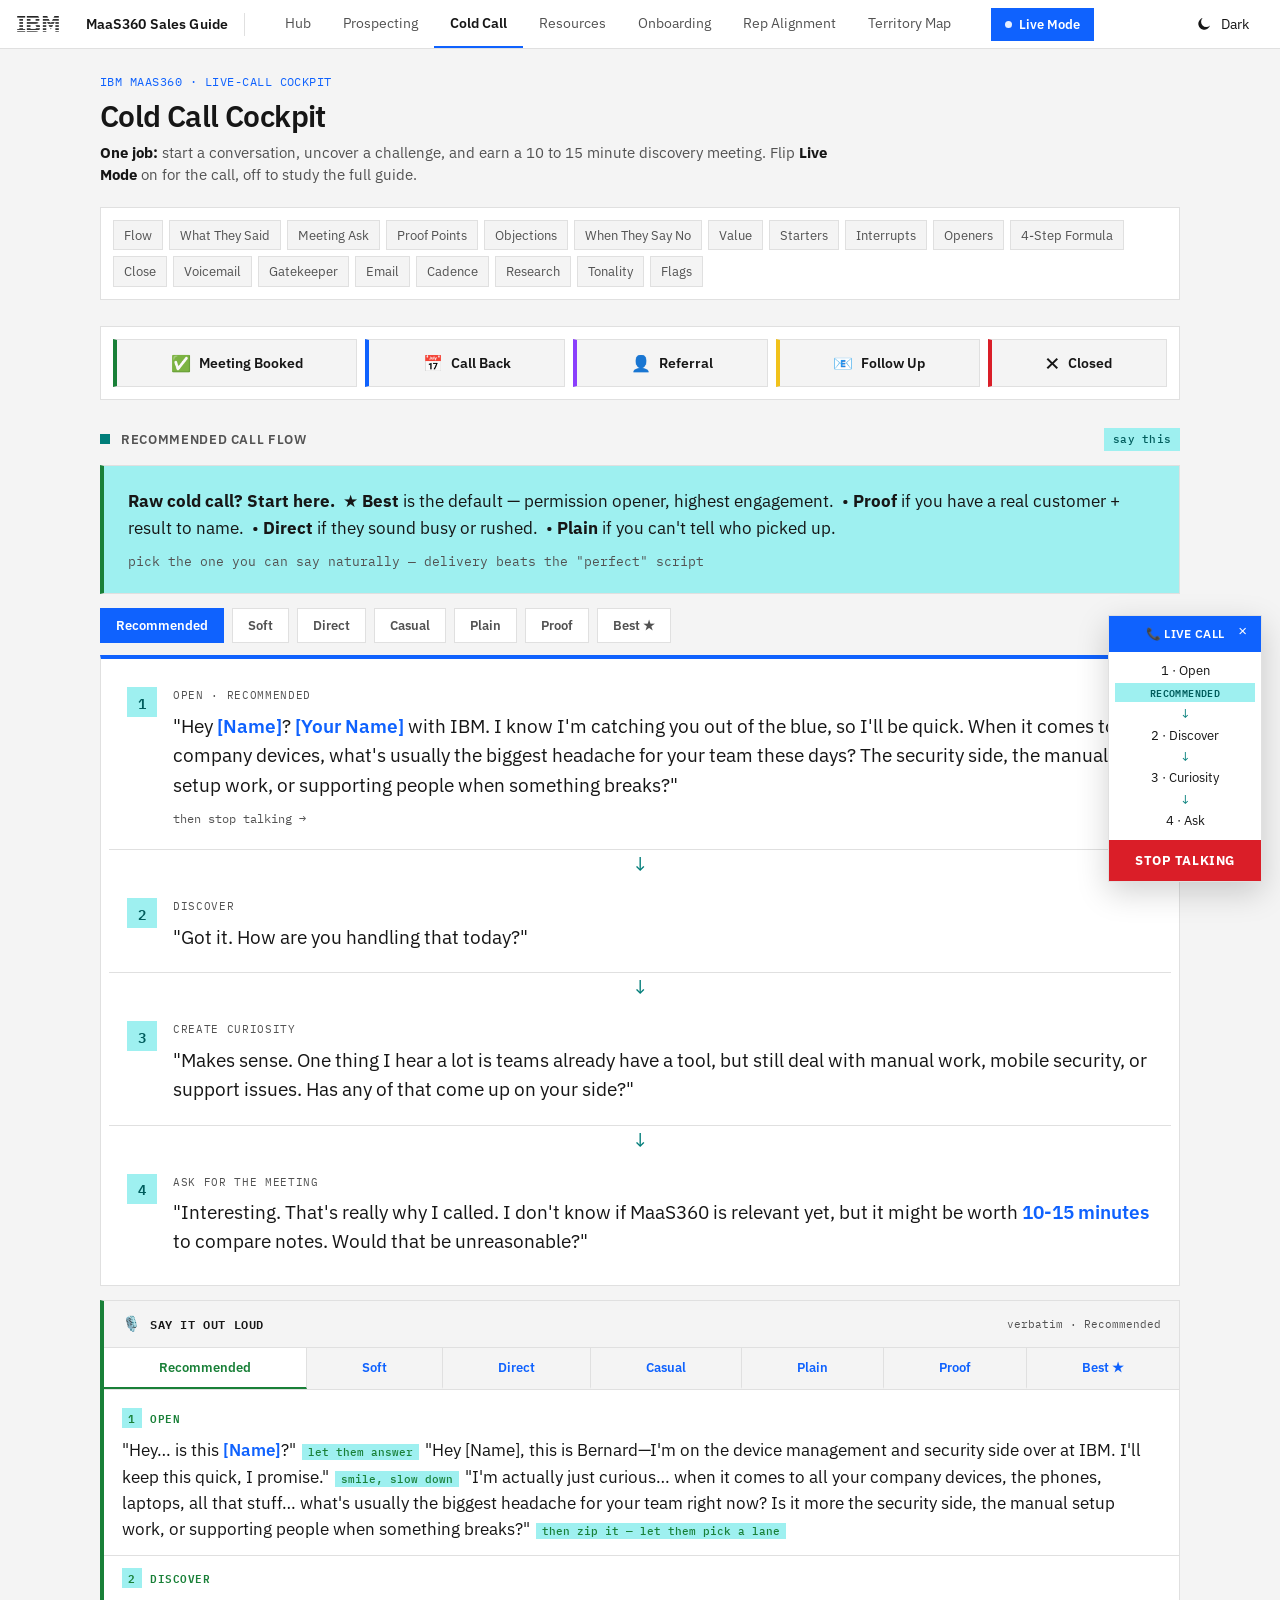
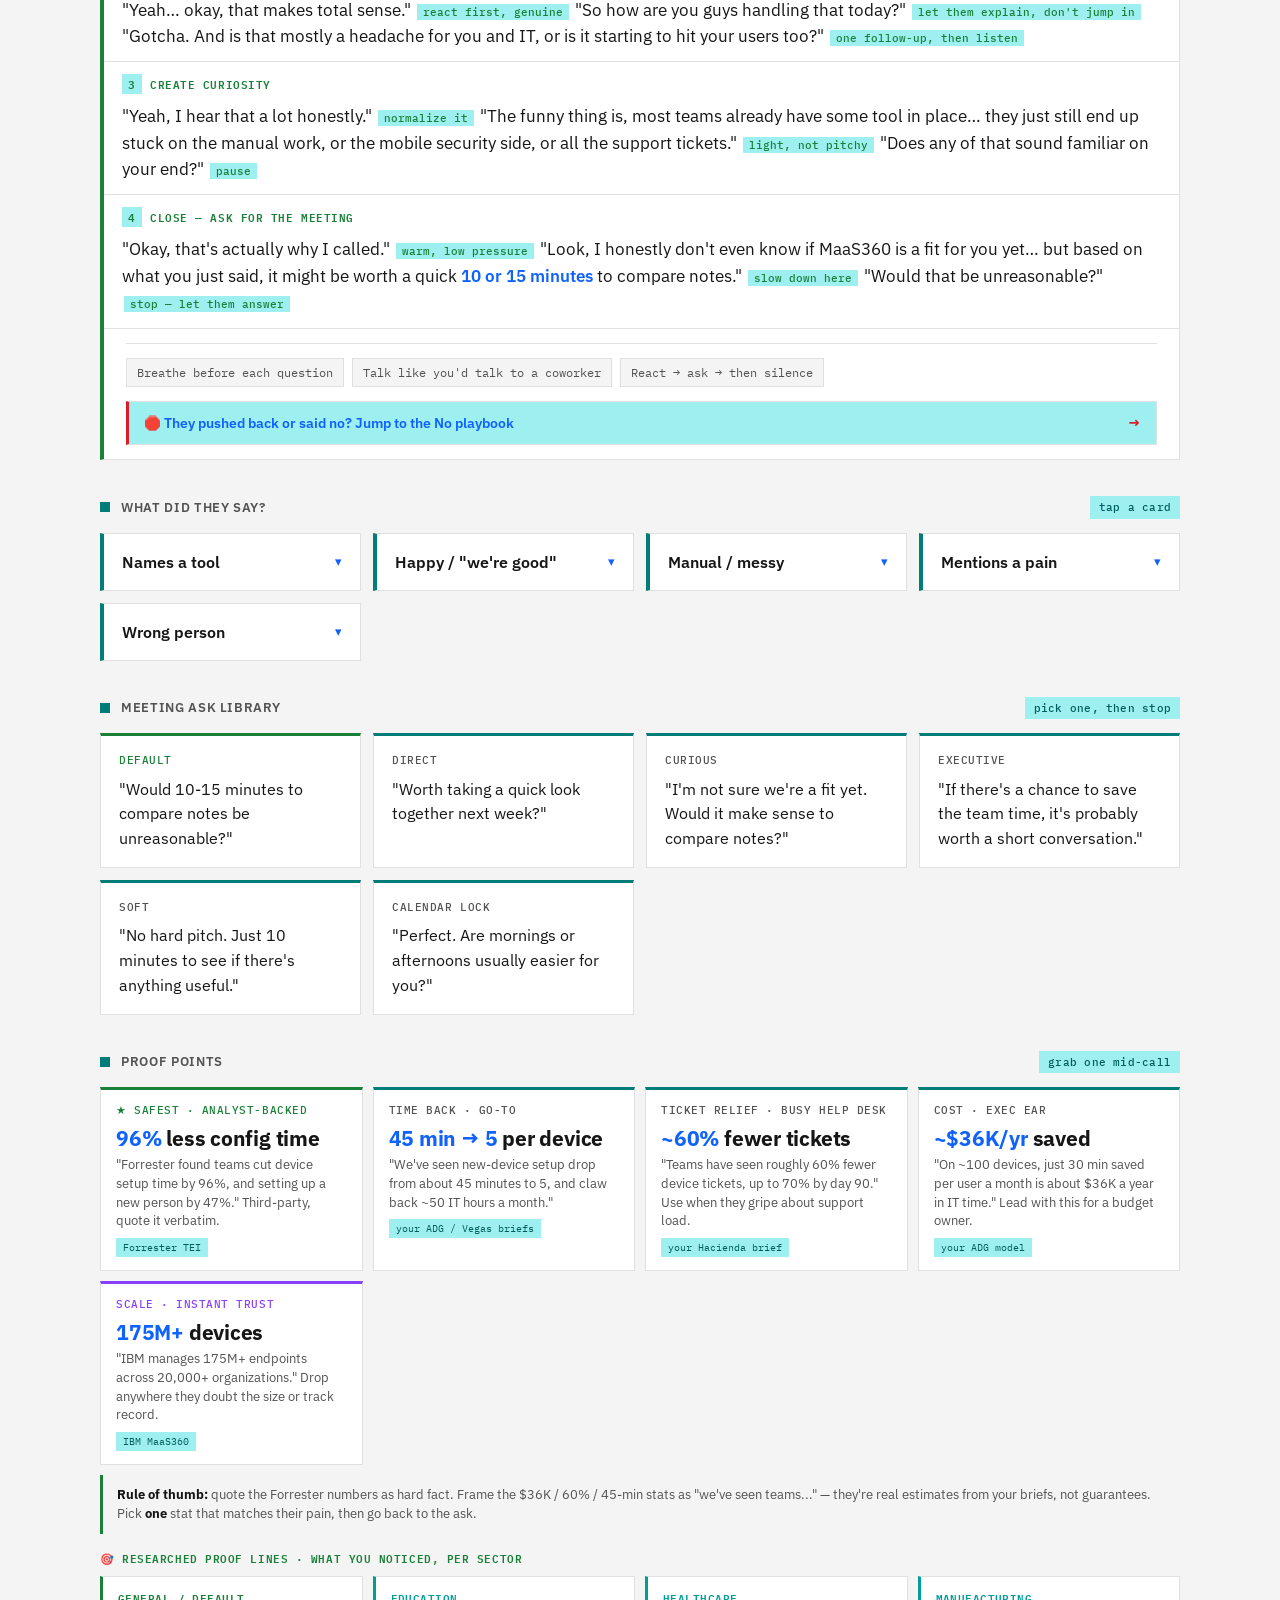
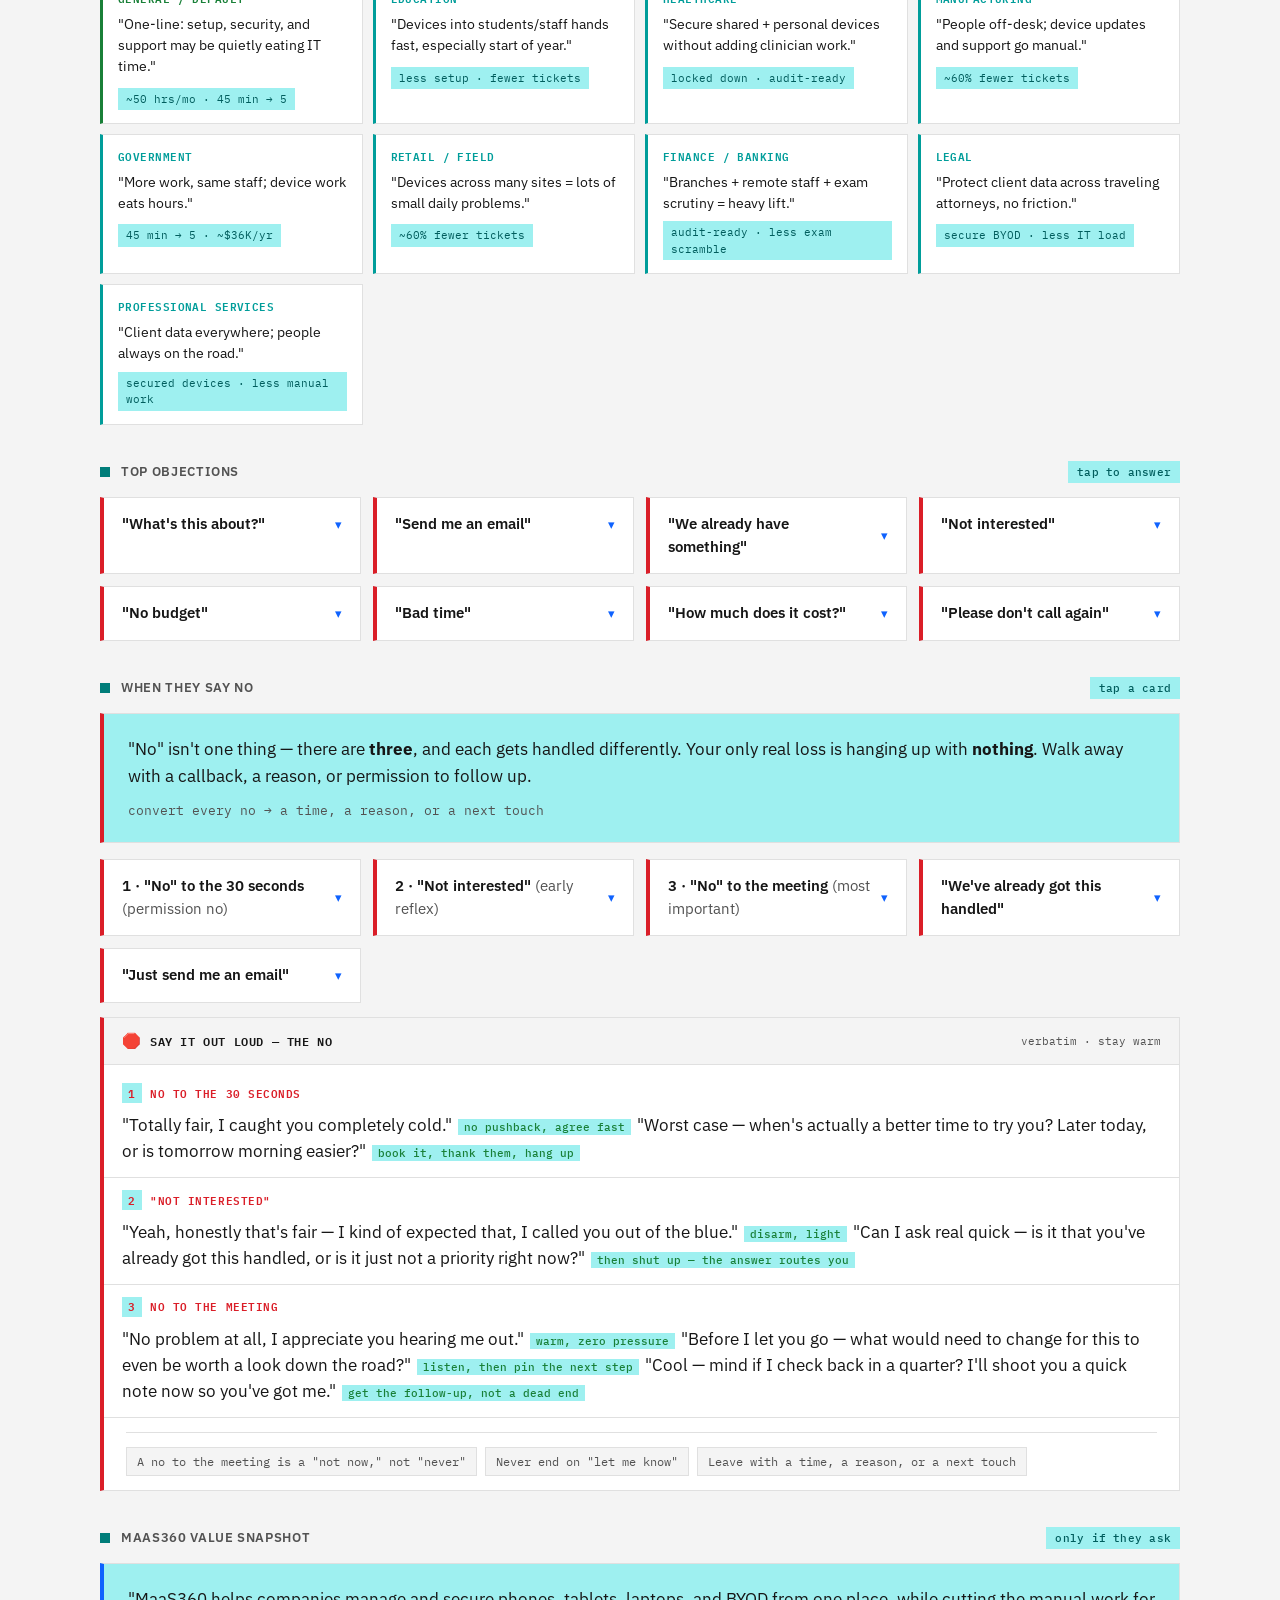
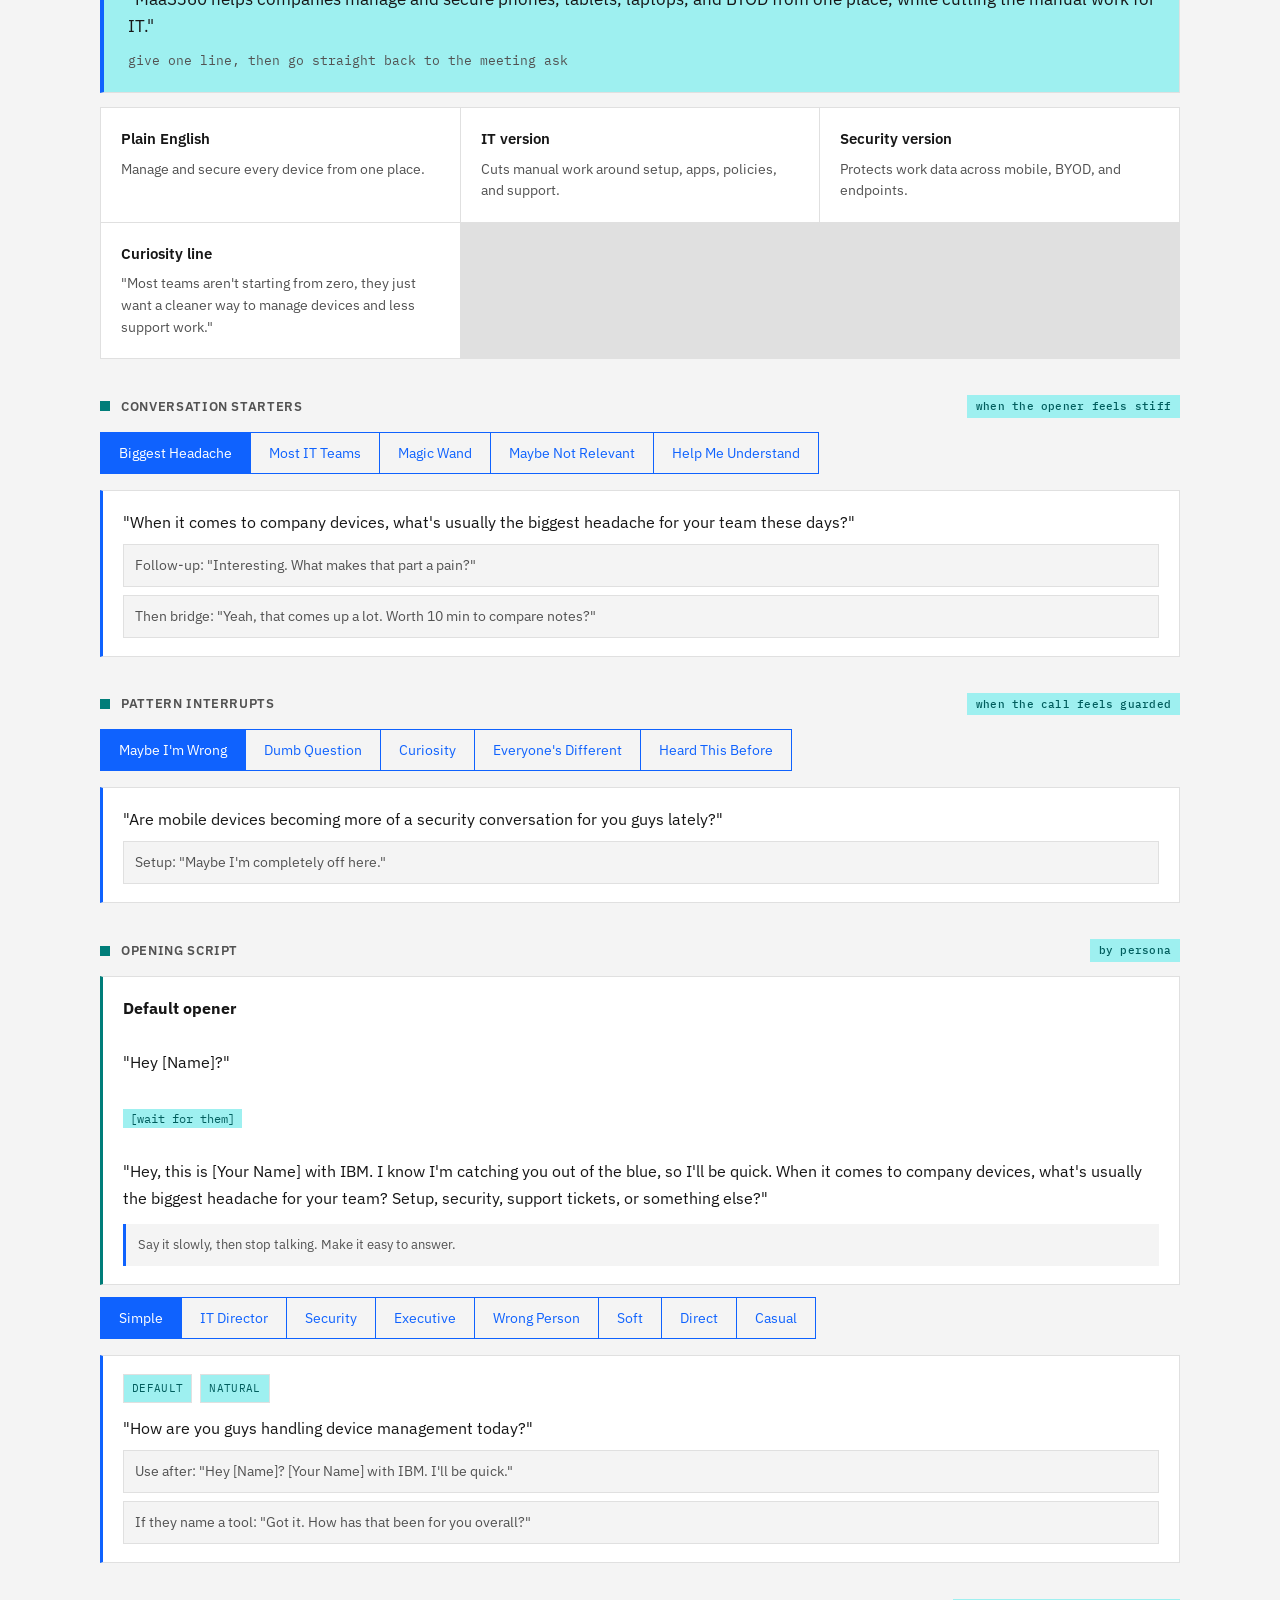
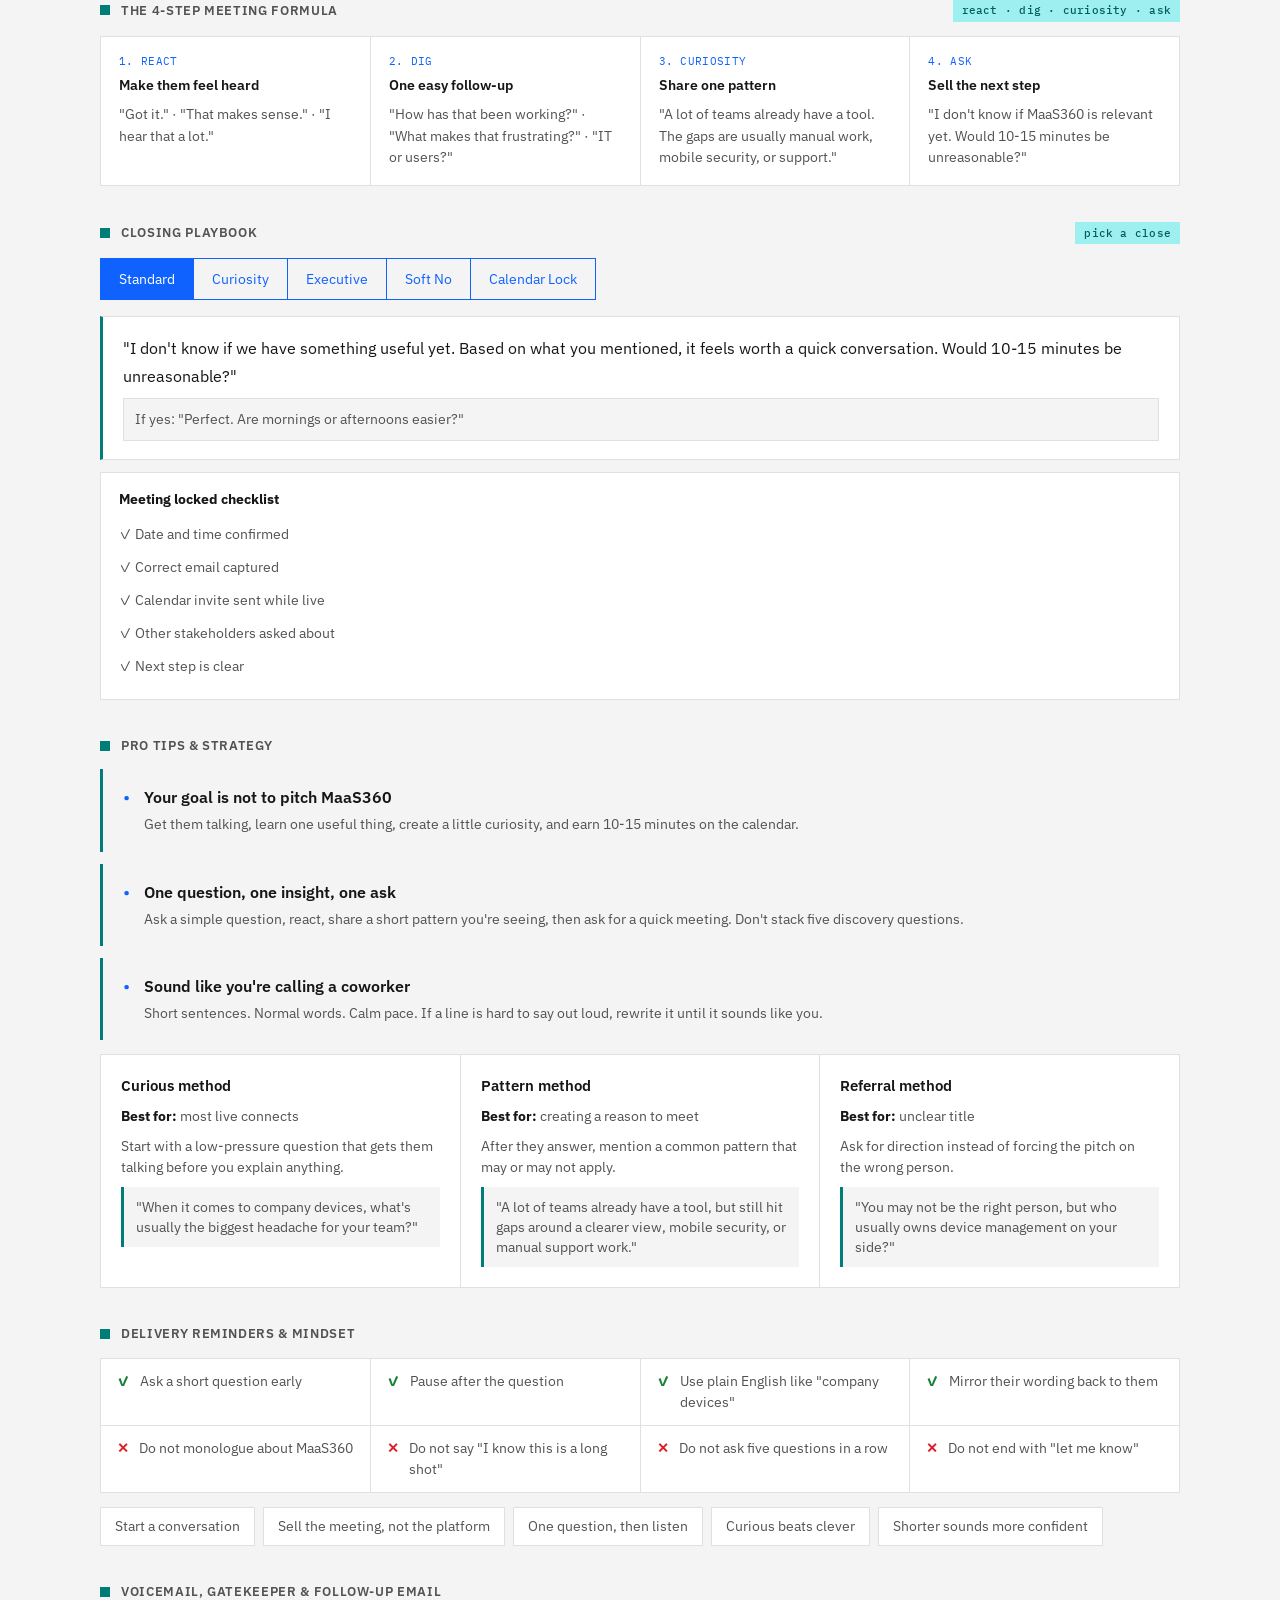
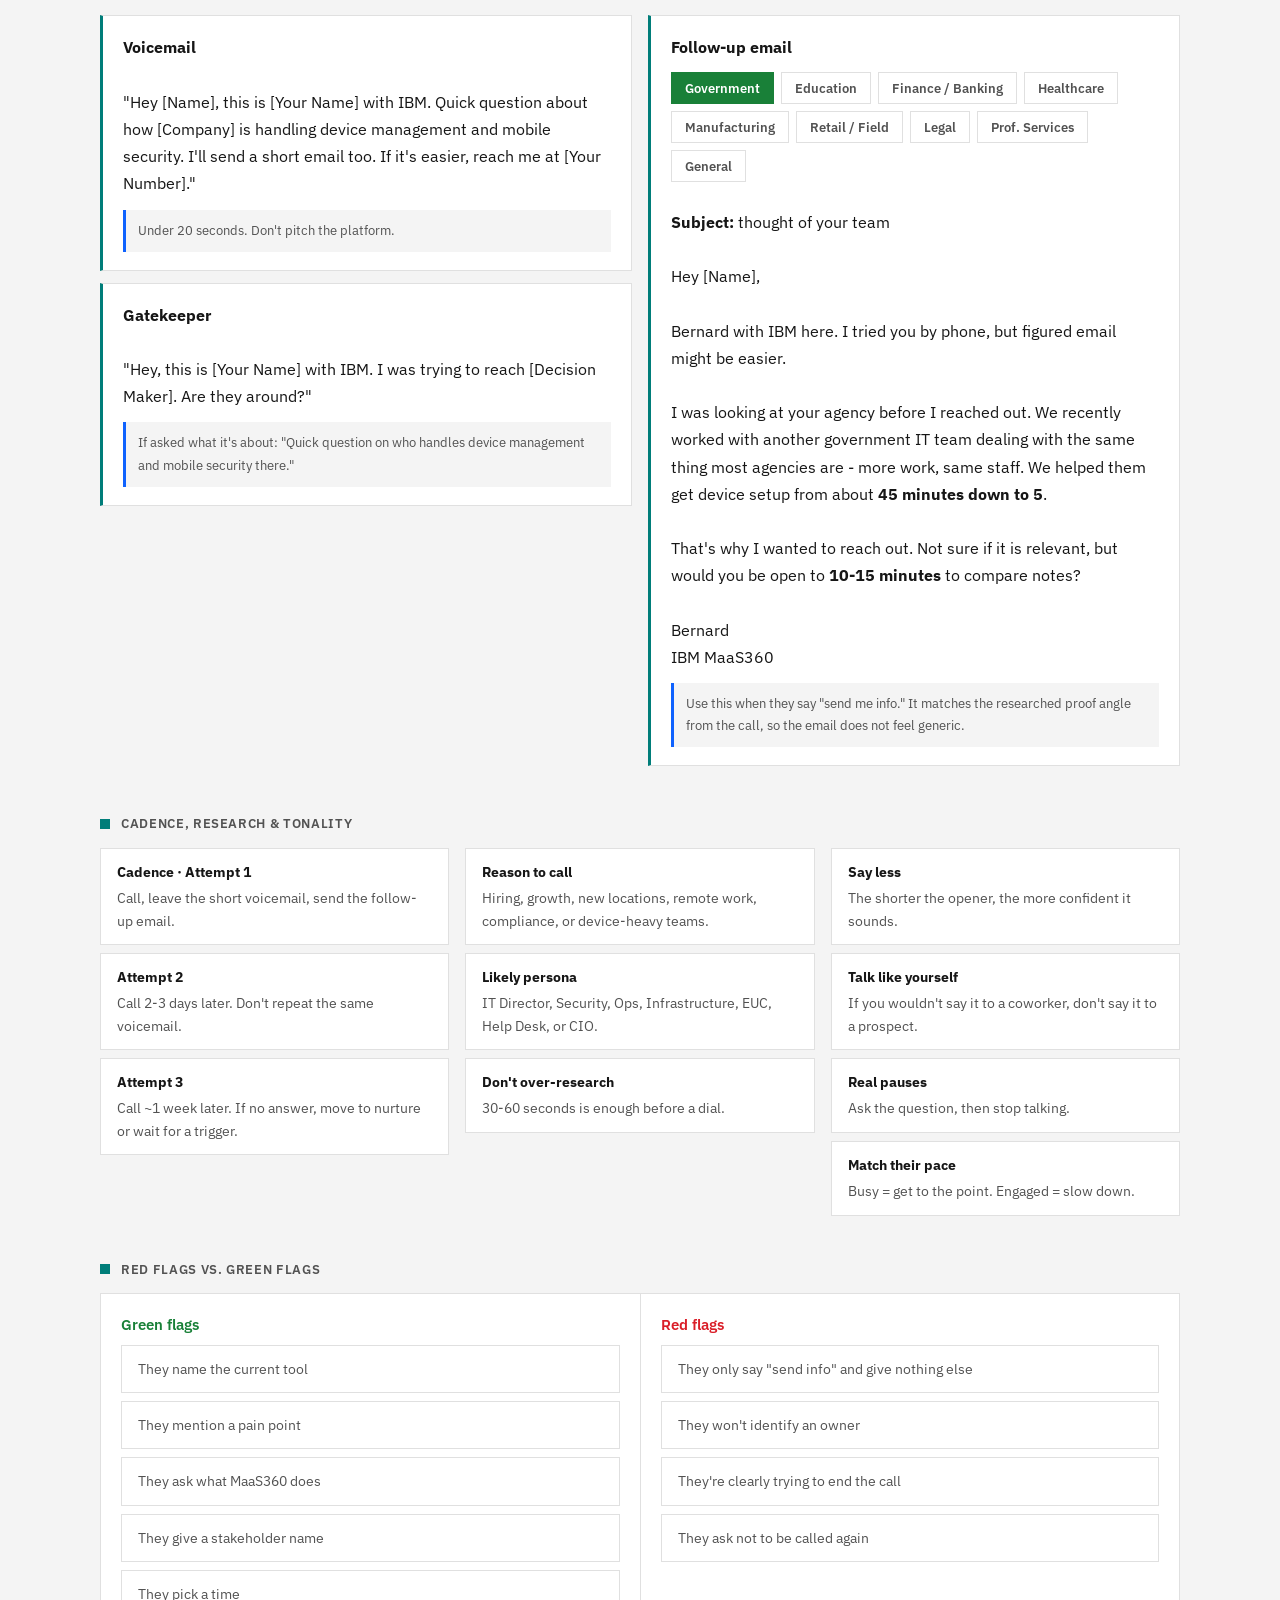
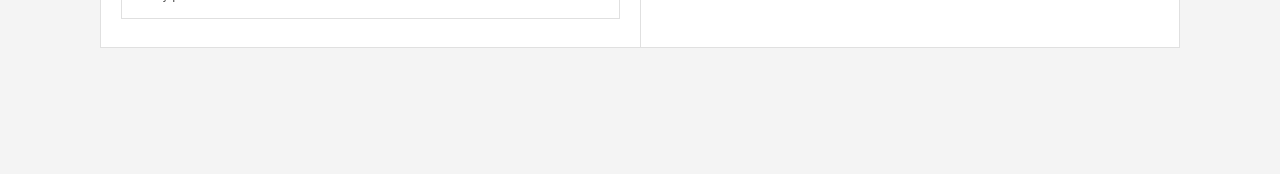
==== cold-call.html @ 193ea431 "8/11/2026" ====
<!DOCTYPE html>
<!--
  MaaS360 Cold Call — Master Cockpit
  Combines the best of three sheets into one:
    • Live-Call Cockpit  → fast "what do I say next" engine + Live Mode + floating rail
    • Conversational sheet → deep guide (delivery, discovery, close, voicemail, gatekeeper, email, cadence, research, tonality, flags)
    • Final sheet         → richest scripts (conversation starters, pattern interrupts, 4-step formula, meeting ask library)
  Self-contained: IBM Carbon theme, fonts, and light/dark toggle are embedded. No external CSS/JS needed.
  Live Mode collapses the page to the 4 in-call sections. Press L to toggle.
-->
<html lang="en">
<head>
  <meta charset="UTF-8">
  <meta name="viewport" content="width=device-width, initial-scale=1.0">
  <title>Cold Call Cockpit — MaaS360</title>
  <link rel="preconnect" href="https://fonts.googleapis.com">
  <link rel="preconnect" href="https://fonts.gstatic.com" crossorigin>
  <link href="https://fonts.googleapis.com/css2?family=IBM+Plex+Mono:wght@400;500&family=IBM+Plex+Sans:wght@300;400;500;600;700&display=swap" rel="stylesheet">
  <link rel="stylesheet" href="carbon.css">
  <script src="carbon-theme.js"></script>
  <style>
    /* ===== Cockpit-specific styles only. Theme tokens (--vars), fonts, the shared
       site-nav, and the theme-toggle all come from carbon.css / carbon-theme.js. ===== */

    /* Live Mode button in the shared nav */
    .live-btn{
      display:flex; align-items:center; gap:7px; background:var(--primary); border:1px solid var(--primary);
      color:var(--on-primary); font-family:inherit; font-size:13px; font-weight:600;
      padding:7px 13px; cursor:pointer; transition:filter .12s;
    }
    .live-btn:hover{filter:brightness(1.08);}
    .live-btn .dot{width:7px; height:7px; border-radius:50%; background:currentColor; opacity:.9;}
    body.live .live-btn{background:var(--support-error); border-color:var(--support-error);}

    /* ===================== LAYOUT ===================== */
    .cc-wrap{max-width:1120px; margin:0 auto; padding:24px 20px 90px;}

    /* Header */
    .cc-head{margin-bottom:20px;}
    .cc-eyebrow{font-family:'IBM Plex Mono',monospace; font-size:12px; letter-spacing:.04em; text-transform:uppercase; color:var(--primary); margin-bottom:8px;}
    .cc-head h1{font-size:30px; font-weight:600; letter-spacing:-.02em; line-height:1.15; margin:0 0 8px; color:var(--text);}
    .cc-head p.sub{font-size:15px; color:var(--text-dim); max-width:760px; margin:0;}
    .cc-head p.sub b{color:var(--text);}
    .live-hint{display:none; font-size:12.5px; color:var(--text-dim); font-family:'IBM Plex Mono',monospace; margin-top:10px;}
    .live-hint b{color:var(--text);}

    /* Jump bar (full-guide only) */
    .jump{display:flex; flex-wrap:wrap; gap:6px; margin:18px 0 26px; padding:12px; background:var(--panel); border:1px solid var(--line);}
    .jump a{font-size:12.5px; text-decoration:none; color:var(--text-dim); padding:5px 10px; border:1px solid var(--line); background:var(--panel-2);}
    .jump a:hover{color:var(--text); border-color:var(--primary);}

    /* Outcome bar */
    .outcome-bar{display:flex; flex-wrap:wrap; gap:8px; margin-bottom:28px; padding:12px; background:var(--panel); border:1px solid var(--line);}
    .outcome{display:flex; align-items:center; gap:8px; flex:1 1 auto; justify-content:center; min-width:140px; padding:11px 12px;
      background:var(--panel-2); border:1px solid var(--line); font-size:13.5px; font-weight:600; color:var(--text); border-left:4px solid var(--chip,var(--primary));}
    .outcome .ico{font-size:16px;}
    .outcome.book{--chip:var(--support-success);}
    .outcome.callback{--chip:var(--primary);}
    .outcome.referral{--chip:#8a3ffc;}
    .outcome.follow{--chip:#f1c21b;}
    .outcome.closed{--chip:var(--support-error);}

    /* Section shell */
    .cc-sec{margin-bottom:36px;}
    .cc-sec-title{display:flex; align-items:center; gap:11px; font-size:13px; font-weight:600; text-transform:uppercase; letter-spacing:.05em; color:var(--text-dim); margin-bottom:14px;}
    .cc-sec-title::before{content:""; width:10px; height:10px; background:var(--acc); flex:0 0 auto;}
    .cc-sec-title .badge{margin-left:auto; font-family:'IBM Plex Mono',monospace; font-size:11px; font-weight:500; letter-spacing:.02em; color:var(--acc-fg); background:var(--acc-bg); padding:3px 9px; text-transform:none;}

    /* Opener switcher pills (in-call, visible in Live Mode) */
    .opener-pills{display:flex; flex-wrap:wrap; gap:8px; margin-bottom:12px;}
    .op-pill{font-family:inherit; font-size:13px; font-weight:600; padding:8px 15px; cursor:pointer;
      background:var(--panel); color:var(--text-dim); border:1px solid var(--line); transition:all .12s;}
    .op-pill:hover{border-color:var(--primary); color:var(--text);}
    .op-pill.active{background:var(--primary); color:var(--on-primary); border-color:var(--primary);}
    /* Researched Proof mode */
    .sector-strip{margin:14px 0 14px; padding:12px 14px; background:var(--acc-bg); border:1px solid var(--line); border-left:3px solid var(--support-success);} 
    .sector-strip .sector-label{font-family:'IBM Plex Mono',monospace; font-size:11px; font-weight:600; text-transform:uppercase; letter-spacing:.04em; color:var(--support-success); margin-bottom:9px;}
    .sector-pills,.email-pills{display:flex; flex-wrap:wrap; gap:7px;}
    .sec-pill,.em-pill{font-family:inherit; font-size:12.5px; font-weight:600; padding:7px 13px; cursor:pointer; background:var(--panel); color:var(--text-dim); border:1px solid var(--line); transition:all .12s;}
    .sec-pill:hover,.em-pill:hover{border-color:var(--support-success); color:var(--text);}
    .sec-pill.active,.em-pill.active{background:var(--support-success); color:#fff; border-color:var(--support-success);}
    .sector-stat{margin-top:10px; padding:9px 12px; background:var(--panel); border-left:3px solid var(--support-success); font-size:12.5px; line-height:1.5; color:var(--text-dim);}
    
    .sector-examples{margin-top:8px; font-size:11.5px; color:var(--text-dim); font-family:'IBM Plex Mono',monospace;}
    .sector-examples b{color:var(--text); font-weight:600;}
    /* Quick "what you noticed" observation chips — grab one in <5s, click drops it into the script */
    .obs-strip{margin-top:12px; padding-top:11px; border-top:1px dashed var(--line);}
    .obs-label{font-family:'IBM Plex Mono',monospace; font-size:10.5px; font-weight:600; text-transform:uppercase; letter-spacing:.04em; color:var(--support-success); margin-bottom:8px;}
    .obs-chips{display:flex; flex-wrap:wrap; gap:7px;}
    .obs-chip{font-family:inherit; font-size:12.5px; font-weight:500; padding:7px 12px; cursor:pointer; background:var(--panel); color:var(--text); border:1px solid var(--line); border-left:3px solid var(--support-success); transition:all .12s; text-align:left;}
    .obs-chip:hover{background:var(--panel-2); border-left-color:var(--primary);}
    .obs-chip.active{background:var(--support-success); color:#fff; border-left-color:var(--support-success);}
    .obs-hint{margin-top:7px; font-size:11px; color:var(--text-dim); font-family:'IBM Plex Mono',monospace;}
.sector-stat b,#emailBody b{color:var(--text);} 
    .sect-ref{margin-top:16px;}.sect-ref-label{font-family:'IBM Plex Mono',monospace; font-size:11px; font-weight:600; text-transform:uppercase; letter-spacing:.05em; color:var(--support-success); margin-bottom:10px;}
    .sect-grid{display:grid; grid-template-columns:repeat(auto-fit,minmax(230px,1fr)); gap:10px;}.sect-card{background:var(--panel); border:1px solid var(--line); border-left:3px solid #009d9a; padding:13px 15px;}.sect-card.default{border-left-color:var(--support-success);}.sect-card h5{font-family:'IBM Plex Mono',monospace; font-size:11px; text-transform:uppercase; letter-spacing:.04em; color:#009d9a; margin:0 0 7px; font-weight:600;}.sect-card.default h5{color:var(--support-success);}.sect-card .hook{font-size:13.5px; line-height:1.55; color:var(--text); margin:0 0 8px;}.sect-card .hook b{color:var(--primary);}.sect-card .nums{font-family:'IBM Plex Mono',monospace; font-size:11px; color:var(--acc-fg); background:var(--acc-bg); padding:3px 8px; display:inline-block;}

    /* HERO call flow */
    .flow{background:var(--panel); border:1px solid var(--line); border-top:4px solid var(--primary); padding:8px;}
    .flow-step{position:relative; background:var(--panel); padding:20px 22px 20px 64px; border-bottom:1px solid var(--line);}
    .flow-step:last-child{border-bottom:none;}
    .flow-step .num{position:absolute; left:18px; top:20px; width:30px; height:30px; background:var(--acc-bg); color:var(--acc-fg); font-family:'IBM Plex Mono',monospace; font-size:14px; font-weight:600; display:flex; align-items:center; justify-content:center;}
    .flow-step .role{font-family:'IBM Plex Mono',monospace; font-size:11px; text-transform:uppercase; letter-spacing:.06em; color:var(--text-dim); margin-bottom:8px;}
    .flow-step p.line{font-size:19px; line-height:1.55; color:var(--text); font-weight:400; margin:0;}
    .flow-step p.line b{color:var(--primary); font-weight:600;}
    .flow-step .cue{display:inline-block; margin-top:10px; font-size:12px; font-family:'IBM Plex Mono',monospace; color:var(--text-dim);}
    .flow-arrow{text-align:center; color:var(--acc); font-size:20px; line-height:1; padding:4px 0; background:var(--panel);}
    /* Say It Out Loud — verbatim teleprompter */
    .spoken-wrap{background:var(--panel); border:1px solid var(--line); border-left:4px solid var(--support-success); margin-top:14px;}
    .spoken-head{display:flex; align-items:center; gap:9px; padding:12px 18px; border-bottom:1px solid var(--line); background:var(--panel-2);}
    .spoken-head .ic{font-size:15px;}
    .spoken-head .ttl{font-family:'IBM Plex Mono',monospace; font-size:12px; font-weight:600; text-transform:uppercase; letter-spacing:.05em; color:var(--text);}
    .spoken-head .sub{margin-left:auto; font-family:'IBM Plex Mono',monospace; font-size:11px; color:var(--text-dim);}
    .spoken-tabs{display:flex; flex-wrap:wrap; gap:0; border-bottom:1px solid var(--line); background:var(--panel-2);}
    .sp-tab{flex:1 1 auto; min-width:90px; padding:11px 14px; background:transparent; color:var(--link); font-family:inherit; font-size:13px; font-weight:600; cursor:pointer; border:none; border-right:1px solid var(--line); border-bottom:2px solid transparent; transition:background .11s,color .11s,border-color .11s;}
    .sp-tab:last-child{border-right:none;}
    .sp-tab:hover{background:var(--panel);}
    .sp-tab.active{background:var(--panel); color:var(--support-success); border-bottom-color:var(--support-success);}
    .spoken-body{padding:6px 0 14px;}
    .spoken-beat{padding:12px 18px; border-bottom:1px solid var(--line);}
    .spoken-beat:last-of-type{border-bottom:none;}
    .spoken-beat .beat-label{font-family:'IBM Plex Mono',monospace; font-size:11px; font-weight:600; text-transform:uppercase; letter-spacing:.05em; color:var(--support-success); margin-bottom:9px; display:flex; align-items:center; gap:8px;}
    .spoken-beat .beat-label .n{width:20px; height:20px; background:var(--acc-bg); color:var(--support-success); display:flex; align-items:center; justify-content:center; font-size:11px; flex:0 0 auto;}
    .spoken-body p.say{font-size:17px; line-height:1.55; color:var(--text); font-weight:400; margin:0;}
    .spoken-body p.say b{color:var(--primary); font-weight:600;}
    .cue-inline{display:inline; font-family:'IBM Plex Mono',monospace; font-size:11px; font-weight:500; color:var(--support-success); background:var(--acc-bg); padding:1px 6px; margin:0 2px; white-space:nowrap;}
    .spoken-tips{display:flex; flex-wrap:wrap; gap:8px; margin:14px 22px 0; padding-top:14px; border-top:1px solid var(--line);}
    .spoken-tips .st{font-family:'IBM Plex Mono',monospace; font-size:11.5px; color:var(--text-dim); background:var(--panel-2); border:1px solid var(--line); padding:5px 10px;}
    /* Best-only jump button inside the spoken card */
    .sp-jump{display:flex; align-items:center; gap:8px; margin:14px 22px 0; padding:11px 15px; background:var(--acc-bg); color:var(--link); text-decoration:none; border:1px solid var(--line); border-left:3px solid var(--support-error); font-family:inherit; font-size:13.5px; font-weight:600; transition:background .12s;}
    .sp-jump:hover{background:var(--panel-2);}
    .sp-jump .arr{margin-left:auto; color:var(--support-error); font-weight:700;}

    /* "When they say no" — reuse obj patterns */
    .no-body p{border-left-color:var(--support-error) !important;}

    /* Tap cards — "what did they say" */
    .say-grid{display:grid; grid-template-columns:repeat(auto-fit,minmax(220px,1fr)); gap:12px;}
    .say-card{background:var(--panel); border:1px solid var(--line); border-left:4px solid var(--acc); cursor:pointer; transition:box-shadow .12s,transform .08s,background .12s; user-select:none;}
    .say-card:hover{box-shadow:0 2px 8px rgba(0,0,0,.12); background:var(--panel-2);}
    .say-card:active{transform:translateY(1px);}
    .say-card.open{border-left-color:var(--primary); box-shadow:0 2px 8px rgba(0,0,0,.12);}
    .say-head{display:flex; align-items:center; justify-content:space-between; gap:10px; padding:16px 18px;}
    .say-head .label{font-size:16px; font-weight:600; color:var(--text);}
    .say-head .chev{font-size:13px; color:var(--link); transition:transform .2s; flex:0 0 auto;}
    .say-card.open .say-head .chev{transform:rotate(180deg);}
    .say-body{display:none; padding:0 18px 18px;}
    .say-card.open .say-body{display:block;}
    .say-body p{font-size:16px; line-height:1.6; color:var(--text-dim); padding:14px 16px; background:var(--panel-2); border-left:3px solid var(--acc); margin:0 0 8px;}
    .say-body p:last-child{margin-bottom:0;}
    .say-body p b{color:var(--text);}
    .say-body .follow{font-size:13px; font-family:'IBM Plex Mono',monospace; color:var(--acc-fg); background:var(--acc-bg); padding:3px 9px; display:inline-block; margin-top:2px;}

    /* Meeting ask library */
    .ask-grid{display:grid; grid-template-columns:repeat(auto-fit,minmax(230px,1fr)); gap:12px;}
    .ask-card{background:var(--panel); border:1px solid var(--line); padding:16px 18px; border-top:3px solid var(--acc);}
    .ask-card.default{border-top-color:var(--support-success);}
    .ask-card h4{font-family:'IBM Plex Mono',monospace; font-size:11px; text-transform:uppercase; letter-spacing:.05em; color:var(--text-dim); margin:0 0 8px; font-weight:500;}
    .ask-card.default h4{color:var(--support-success);}
    .ask-card p{font-size:16px; line-height:1.55; color:var(--text); margin:0;}

    /* Objections — tap cards */
    .obj-grid{display:grid; grid-template-columns:repeat(auto-fit,minmax(260px,1fr)); gap:12px;}
    .obj-card{background:var(--panel); border:1px solid var(--line); border-left:4px solid var(--support-error); cursor:pointer; transition:box-shadow .12s,background .12s; user-select:none;}
    .obj-card:hover{box-shadow:0 2px 8px rgba(0,0,0,.12); background:var(--panel-2);}
    .obj-card.open{box-shadow:0 2px 8px rgba(0,0,0,.12);}
    .obj-head{display:flex; align-items:center; justify-content:space-between; gap:10px; padding:15px 18px;}
    .obj-head .q{font-size:15px; font-weight:600; color:var(--text);}
    .obj-head .chev{font-size:13px; color:var(--link); transition:transform .2s; flex:0 0 auto;}
    .obj-card.open .chev{transform:rotate(180deg);}
    .obj-body{display:none; padding:0 18px 16px;}
    .obj-card.open .obj-body{display:block;}
    .obj-body p{font-size:15.5px; line-height:1.6; color:var(--text-dim); padding:13px 15px; background:var(--panel-2); border-left:3px solid var(--acc); margin:0 0 8px;}
    .obj-body p:last-child{margin-bottom:0;}
    .obj-body p b{color:var(--text);}
    .obj-body .then{display:inline-block; margin-top:2px; font-size:12px; font-family:'IBM Plex Mono',monospace; color:var(--acc-fg); background:var(--acc-bg); padding:4px 10px;}

    /* Proof-point cheat strip (visible in Live Mode) */
    .proof-strip{display:grid; grid-template-columns:repeat(auto-fit,minmax(215px,1fr)); gap:10px;}
    .proof-card{background:var(--panel); border:1px solid var(--line); border-top:3px solid var(--acc); padding:13px 15px;}
    .proof-card.safe{border-top-color:var(--support-success);}
    .proof-card.scale{border-top-color:#8a3ffc;}
    .proof-card h4{font-family:'IBM Plex Mono',monospace; font-size:10.5px; text-transform:uppercase; letter-spacing:.05em; color:var(--text-dim); margin:0 0 7px; font-weight:500; display:flex; align-items:center; gap:6px;}
    .proof-card.safe h4{color:var(--support-success);}
    .proof-card.scale h4{color:#8a3ffc;}
    .proof-card .stat{font-size:21px; font-weight:700; line-height:1.15; color:var(--text); letter-spacing:-.01em; margin:0 0 5px;}
    .proof-card .stat b{color:var(--primary); font-weight:700;}
    .proof-card .desc{font-size:12.5px; line-height:1.5; color:var(--text-dim); margin:0;}
    .proof-card .src{display:inline-block; margin-top:8px; font-family:'IBM Plex Mono',monospace; font-size:10px; color:var(--acc-fg); background:var(--acc-bg); padding:2px 7px;}
    .proof-note{margin-top:10px; padding:10px 14px; background:var(--panel-2); border-left:3px solid var(--support-success); font-size:12.5px; color:var(--text-dim); line-height:1.55;}
    .proof-note b{color:var(--text);}
    /* Snapshot */
    .snapshot{background:var(--acc-bg); border:1px solid var(--line); border-left:4px solid var(--primary); padding:22px 24px; margin-bottom:14px;}
    .snapshot p{font-size:17px; line-height:1.6; color:var(--text); margin:0;}
    .snapshot .hint{display:block; margin-top:10px; font-size:13px; color:var(--text-dim); font-family:'IBM Plex Mono',monospace;}

    /* Tabs (Carbon content switcher) */
    .tabs{display:inline-flex; border:1px solid var(--primary); margin-bottom:16px; flex-wrap:wrap;}
    .tab{padding:11px 18px; background:transparent; color:var(--link); font-family:inherit; font-size:14px; cursor:pointer; border:none; border-right:1px solid var(--primary); transition:background .11s,color .11s;}
    .tab:last-child{border-right:none;}
    .tab:hover{background:var(--panel-2);}
    .tab.active{background:var(--primary); color:var(--on-primary);}
    .tab-content{display:none;}
    .tab-content.active{display:block;}

    /* Script cards */
    .script-card{background:var(--panel); border:1px solid var(--line); border-left:3px solid var(--acc); padding:18px 20px; margin-bottom:12px; font-size:16px; color:var(--text); line-height:1.7;}
    .script-card.blue{border-left-color:var(--primary);}
    .script-card strong{color:var(--text);}
    .script-card em{font-style:normal; font-family:'IBM Plex Mono',monospace; font-size:12px; color:var(--acc-fg); background:var(--acc-bg); padding:2px 7px;}
    .script-note{font-size:13px; color:var(--text-dim); margin-top:12px; padding:10px 12px; background:var(--panel-2); border-left:3px solid var(--primary);}
    .human-line{font-size:13.5px; color:var(--text-dim); background:var(--panel-2); padding:9px 11px; margin-top:8px; border:1px solid var(--line);}
    .tag-row{display:flex; flex-wrap:wrap; gap:8px; margin:0 0 12px;}
    .micro-tag{font-family:'IBM Plex Mono',monospace; font-size:11px; text-transform:uppercase; letter-spacing:.03em; color:var(--acc-fg); background:var(--acc-bg); padding:4px 8px; border:1px solid var(--line);}
    .close-box{background:var(--panel-2); border-left:3px solid var(--acc); padding:16px 18px; margin:10px 0 4px;}
    .close-box .label{font-family:'IBM Plex Mono',monospace; font-size:12px; font-weight:500; color:var(--text-dim); text-transform:uppercase; letter-spacing:.03em; margin-bottom:8px;}
    .close-box p{font-size:16px; color:var(--text); font-weight:600; margin:0;}

    /* Formula grid */
    .flow-grid{display:grid; grid-template-columns:repeat(auto-fit,minmax(230px,1fr)); gap:1px; background:var(--line); border:1px solid var(--line); margin:0 0 12px;}
    .flow-card{background:var(--panel); padding:16px 18px; min-height:130px;}
    .flow-card .step-label{font-family:'IBM Plex Mono',monospace; font-size:11px; color:var(--link); text-transform:uppercase; letter-spacing:.03em; margin-bottom:6px;}
    .flow-card h4{font-size:14px; color:var(--text); margin:0 0 8px; font-weight:600;}
    .flow-card p{font-size:13.5px; color:var(--text-dim); line-height:1.6; margin:0;}

    /* Method / two-col */
    .two-col{display:grid; grid-template-columns:repeat(auto-fit,minmax(280px,1fr)); gap:1px; background:var(--line); border:1px solid var(--line); margin-top:4px;}
    .method-card{background:var(--panel); padding:20px;}
    .method-card h4{font-size:15px; color:var(--text); margin:0 0 8px; font-weight:600;}
    .method-card p{font-size:13.5px; color:var(--text-dim); line-height:1.6; margin:0 0 8px;}
    .method-card p strong{color:var(--text);}
    .method-card p:last-child{margin-bottom:0;}
    .method-example{background:var(--panel-2); padding:10px 12px; font-size:13.5px; color:var(--text-dim); margin-top:8px; border-left:3px solid var(--acc);}
    .method-card.green h4{color:var(--support-success);}
    .method-card.red h4{color:var(--support-error);}

    /* Callout / rules / pills / list */
    .callout-tip{display:flex; gap:14px; background:var(--panel-2); border-left:3px solid var(--acc); padding:16px 20px; margin-bottom:12px;}
    .callout-tip .ic{font-size:18px; flex:0 0 auto; line-height:1.4; color:var(--primary);}
    .callout-tip strong{display:block; color:var(--text); margin-bottom:4px; font-weight:600;}
    .callout-tip p{margin:0; color:var(--text-dim); font-size:14px; line-height:1.6;}
    .rules{display:grid; grid-template-columns:repeat(auto-fit,minmax(240px,1fr)); gap:1px; background:var(--line); border:1px solid var(--line);}
    .rule{background:var(--panel); padding:12px 16px; font-size:14px; color:var(--text-dim); display:flex; gap:10px; align-items:flex-start;}
    .rule::before{font-weight:700; flex:0 0 auto;}
    .rule.yes::before{content:"✓"; color:var(--support-success);}
    .rule.no::before{content:"✕"; color:var(--support-error);}
    .pills{display:flex; flex-wrap:wrap; gap:8px;}
    .pill{font-size:14px; padding:8px 14px; background:var(--panel); color:var(--text-dim); border:1px solid var(--line);}
    .list-item{background:var(--panel); border:1px solid var(--line); padding:12px 16px; margin-bottom:8px; font-size:14px; color:var(--text-dim); line-height:1.6;}
    .list-item strong{color:var(--text); display:block; margin-bottom:4px;}
    .checklist-box{background:var(--panel); border:1px solid var(--line); padding:16px 18px; margin:12px 0;}
    .checklist-box h4{margin:0 0 8px; font-size:14px; color:var(--text);}
    .checklist-box div{padding:6px 0; color:var(--text-dim); font-size:14px;}
    .trio{display:grid; grid-template-columns:repeat(auto-fit,minmax(280px,1fr)); gap:16px;}

    /* Floating live-call rail */
    .rail{position:fixed; right:18px; bottom:18px; z-index:90; width:154px; background:var(--panel); border:1px solid var(--line); box-shadow:0 10px 30px rgba(0,0,0,.18);}
    .rail-head{background:var(--primary); color:var(--on-primary); font-size:12px; font-weight:600; text-align:center; padding:9px; letter-spacing:.03em;}
    .rail a{display:block; text-align:center; font-size:13px; color:var(--text); text-decoration:none; padding:9px 6px;}
    .rail a:hover{background:var(--panel-2);}
    .rail .ar{text-align:center; color:var(--acc); font-size:13px; line-height:.4; padding:0;}
    .rail-stop{background:var(--support-error); color:#fff; text-align:center; font-weight:700; font-size:13px; padding:11px; letter-spacing:.04em;}
    .rail-tag{display:block; font-family:'IBM Plex Mono',monospace; font-size:10px; font-weight:600; text-transform:uppercase; letter-spacing:.04em; color:var(--acc-fg); background:var(--acc-bg); padding:2px 6px; margin-top:3px;}
    .rail-close{position:absolute; top:6px; right:8px; background:transparent; border:none; color:var(--on-primary); font-size:15px; cursor:pointer; line-height:1;}
    @media(max-width:900px){.rail{display:none;}}

    /* ===================== LIVE MODE ===================== */
    /* In Live Mode, hide everything except the 4 in-call sections. */
    body.live .full-guide,
    body.live .cc-head p.sub,
    body.live .jump{display:none;}
    body.live .live-hint{display:block;}
    body.live .cc-sec-title .badge{opacity:.65;}

    /* ===================== PRINT ===================== */
    @media print{
      .rail,.live-btn,.theme-toggle,.jump{display:none !important;}
      .site-nav{position:static;}
      .cc-wrap{max-width:100%; padding:0;}
      .cc-sec{margin-bottom:14px; break-inside:avoid;}
      .flow,.snapshot,.say-card,.obj-card,.ask-card,.method-card,.script-card{break-inside:avoid;}
      .say-card .say-body,.obj-card .obj-body{display:block !important;}
      .tab-content{display:block !important;}
    }

    @media(max-width:640px){
      .cc-head h1{font-size:24px;}
      .flow-step{padding:16px 16px 16px 56px;}
      .flow-step .num{left:14px;}
      .flow-step p.line{font-size:17px;}
      .outcome{min-width:calc(50% - 4px);}
    }
  </style>
</head>
<body class="acc-cold">
  <!-- ===================== NAV ===================== -->
  <header class="site-nav">
    <div class="site-nav-inner">
      <a class="site-nav-brand" href="index.html" aria-label="MaaS360 Sales Guide — home">
        <svg class="ibm-logo" viewBox="0 0 110 44" role="img" aria-label="IBM">
          <defs><mask id="ibmbars">
            <rect width="110" height="44" fill="#000"/>
            <g fill="#fff">
              <rect y="0" width="110" height="2.93"/><rect y="5.87" width="110" height="2.93"/>
              <rect y="11.73" width="110" height="2.93"/><rect y="17.6" width="110" height="2.93"/>
              <rect y="23.47" width="110" height="2.93"/><rect y="29.33" width="110" height="2.93"/>
              <rect y="35.2" width="110" height="2.93"/><rect y="41.07" width="110" height="2.93"/>
            </g>
          </mask></defs>
          <text x="0" y="36" font-family="'IBM Plex Sans','Helvetica Neue',Arial,sans-serif" font-weight="700" font-size="46" letter-spacing="-1" fill="currentColor" mask="url(#ibmbars)">IBM</text>
        </svg>
        <span class="product">MaaS360 Sales Guide</span>
      </a>
      <nav class="site-nav-links" aria-label="Guides">
        <a href="index.html">Hub</a>
        <a href="prospecting.html">Prospecting</a>
        <a href="cold-call.html" class="active">Cold Call</a>
        <a href="resources.html">Resources</a>
        <a href="onboarding.html">Onboarding</a>
        <a href="rep-alignment.html">Rep Alignment</a>
        <a href="territory-map.html">Territory Map</a>
      </nav>
      <button class="live-btn" type="button" id="liveBtn" aria-pressed="false" title="Toggle Live Mode (L)">
        <span class="dot"></span><span id="liveLbl">Live Mode</span>
      </button>
      <button class="theme-toggle" type="button" aria-label="Toggle light or dark theme">
        <svg class="tt-moon" viewBox="0 0 32 32" aria-hidden="true"><path d="M13.5 5.5A10.5 10.5 0 1 0 26.5 18.5 8.5 8.5 0 0 1 13.5 5.5z"/></svg>
        <svg class="tt-sun" viewBox="0 0 32 32" aria-hidden="true"><path d="M16 12a4 4 0 1 0 4 4 4 4 0 0 0-4-4zm0 6a2 2 0 1 1 2-2 2 2 0 0 1-2 2zM15 3h2v4h-2zM15 25h2v4h-2zM5.6 7l1.4-1.4 2.8 2.8L8.5 9.9zM22.1 23.5l1.4-1.4 2.9 2.8-1.5 1.5zM3 15h4v2H3zM25 15h4v2h-4zM7 26.4 5.6 25l2.8-2.9 1.5 1.5zM23.5 9.9l2.8-2.9L27.8 8.5 24.9 11.3z"/></svg>
        <span class="tt-label">Dark</span>
      </button>
    </div>
  </header>

  <main class="cc-wrap" id="top">
    <!-- Header -->
    <div class="cc-head">
      <div class="cc-eyebrow">IBM MaaS360 · Live-Call Cockpit</div>
      <h1>Cold Call Cockpit</h1>
      <p class="sub"><b>One job:</b> start a conversation, uncover a challenge, and earn a 10 to 15 minute discovery meeting. Flip <b>Live Mode</b> on for the call, off to study the full guide.</p>
      <p class="live-hint">Live Mode on — showing only <b>Flow</b>, <b>What Did They Say</b>, <b>Ask</b>, and <b>Objections</b>. Press <b>L</b> or the button to exit.</p>
    </div>

    <!-- Jump bar (hidden in Live Mode) -->
    <nav class="jump full-guide" aria-label="Jump to">
      <a href="#s-flow">Flow</a>
      <a href="#s-say">What They Said</a>
      <a href="#s-ask">Meeting Ask</a>
      <a href="#s-proof">Proof Points</a>
      <a href="#s-obj">Objections</a>
      <a href="#s-no">When They Say No</a>
      <a href="#s-snap">Value</a>
      <a href="#s-starters">Starters</a>
      <a href="#s-interrupts">Interrupts</a>
      <a href="#s-opening">Openers</a>
      <a href="#s-formula">4-Step Formula</a>
      <a href="#s-close">Close</a>
      <a href="#s-voicemail">Voicemail</a>
      <a href="#s-gatekeeper">Gatekeeper</a>
      <a href="#s-email">Email</a>
      <a href="#s-cadence">Cadence</a>
      <a href="#s-research">Research</a>
      <a href="#s-tonality">Tonality</a>
      <a href="#s-flags">Flags</a>
    </nav>

    <!-- Outcome bar -->
    <div class="outcome-bar" aria-label="Possible call outcomes">
      <div class="outcome book"><span class="ico">✅</span> Meeting Booked</div>
      <div class="outcome callback"><span class="ico">📅</span> Call Back</div>
      <div class="outcome referral"><span class="ico">👤</span> Referral</div>
      <div class="outcome follow"><span class="ico">📧</span> Follow Up</div>
      <div class="outcome closed"><span class="ico">❌</span> Closed</div>
    </div>

    <!-- ============ 1. IN-CALL: HERO FLOW ============ -->
    <section class="cc-sec" id="s-flow">
      <div class="cc-sec-title">Recommended Call Flow <span class="badge">say this</span></div>
      <div class="snapshot" style="border-left-color:var(--support-success); margin-bottom:14px;">
        <p><b>Raw cold call? Start here.</b> &nbsp;&#9733; <b>Best</b> is the default &mdash; permission opener, highest engagement. &nbsp;&#8226; <b>Proof</b> if you have a real customer + result to name. &nbsp;&#8226; <b>Direct</b> if they sound busy or rushed. &nbsp;&#8226; <b>Plain</b> if you can't tell who picked up.</p>
        <span class="hint">pick the one you can say naturally &mdash; delivery beats the "perfect" script</span>
      </div>
      <div class="opener-pills" id="openerPills" role="tablist" aria-label="Choose your opener">
        <button class="op-pill active" type="button" data-open="rec">Recommended</button>
        <button class="op-pill" type="button" data-open="soft">Soft</button>
        <button class="op-pill" type="button" data-open="direct">Direct</button>
        <button class="op-pill" type="button" data-open="casual">Casual</button>
        <button class="op-pill" type="button" data-open="plain">Plain</button>
        <button class="op-pill" type="button" data-open="proof">Proof</button>
        <button class="op-pill" type="button" data-open="best">Best &#9733;</button>
      </div>
      <div class="flow">
        <div class="flow-step">
          <span class="num">1</span>
          <div class="role" id="openRole">Open · Recommended</div>
          <p class="line" id="openLine">"Hey <b>[Name]</b>? <b>[Your Name]</b> with IBM. I know I'm catching you out of the blue, so I'll be quick. When it comes to company devices, what's usually the biggest headache for your team these days? The security side, the manual setup work, or supporting people when something breaks?"</p>
          <span class="cue" id="openCue">then stop talking →</span>
        </div>
        <div class="flow-arrow">↓</div>
        <div class="flow-step">
          <span class="num">2</span>
          <div class="role" id="discRole">Discover</div>
          <p class="line" id="discLine">"Got it. How are you handling that today?"</p>
        </div>
        <div class="flow-arrow">↓</div>
        <div class="flow-step">
          <span class="num">3</span>
          <div class="role" id="curiRole">Create curiosity</div>
          <p class="line" id="curiLine">"Makes sense. One thing I hear a lot is teams already have a tool, but still deal with manual work, mobile security, or support issues. Has any of that come up on your side?"</p>
        </div>
        <div class="flow-arrow">↓</div>
        <div class="flow-step">
          <span class="num">4</span>
          <div class="role" id="askRole">Ask for the meeting</div>
          <p class="line" id="askLine">"Interesting. That's really why I called. I don't know if MaaS360 is relevant yet, but it might be worth <b>10-15 minutes</b> to compare notes. Would that be unreasonable?"</p>
        </div>
      </div>

      <!-- Proof-only: researched-call angle + sector proof story -->
      <div class="sector-strip" id="sectorStrip" style="display:none;">
        <div class="sector-label">&#127919; What You Noticed &mdash; choose this before reading the verbatim script</div>
        <div class="sector-pills" id="sectorPills" role="tablist" aria-label="Choose what you noticed">
          <button class="sec-pill active" type="button" data-sec="government">Government</button>
          <button class="sec-pill" type="button" data-sec="school">Education</button>
          <button class="sec-pill" type="button" data-sec="finance">Finance / Banking</button>
          <button class="sec-pill" type="button" data-sec="healthcare">Healthcare</button>
          <button class="sec-pill" type="button" data-sec="industrial">Manufacturing</button>
          <button class="sec-pill" type="button" data-sec="retail">Retail / Field</button>
          <button class="sec-pill" type="button" data-sec="legal">Legal</button>
          <button class="sec-pill" type="button" data-sec="profservices">Prof. Services</button>
          <button class="sec-pill" type="button" data-sec="general">General</button>
        </div>
        <div class="sector-examples" id="sectorExamples"></div>
        <div class="obs-strip" id="obsStrip">
          <div class="obs-label">&#128064; Safe "what I noticed" &mdash; true even if you don't know them yet</div>
          <div class="obs-chips" id="obsChips"></div>
          <div class="obs-hint">Don't know the account? Tap any of these &mdash; they're safe bets for the whole sector. Fills the <b>[quick observation]</b> line.</div>
        </div>
        <div class="sector-stat" id="sectorStat"></div>
      </div>
      <!-- Say It Out Loud — verbatim teleprompter, synced to the opener pills -->
      <div class="spoken-wrap">
        <div class="spoken-head">
          <span class="ic">&#127897;&#65039;</span>
          <span class="ttl">Say It Out Loud</span>
          <span class="sub" id="spokenTag">verbatim &middot; Recommended</span>
        </div>
        <div class="spoken-tabs" id="spokenTabs" role="tablist" aria-label="Choose spoken style">
          <button class="sp-tab active" type="button" data-open="rec">Recommended</button>
          <button class="sp-tab" type="button" data-open="soft">Soft</button>
          <button class="sp-tab" type="button" data-open="direct">Direct</button>
          <button class="sp-tab" type="button" data-open="casual">Casual</button>
          <button class="sp-tab" type="button" data-open="plain">Plain</button>
          <button class="sp-tab" type="button" data-open="proof">Proof</button>
          <button class="sp-tab" type="button" data-open="best">Best &#9733;</button>
        </div>
        <div class="spoken-body">
          <div class="spoken-beat">
            <div class="beat-label"><span class="n">1</span> Open</div>
            <p class="say" id="spokenLine">"Hey&hellip; is this <b>[Name]</b>?" <span class="cue-inline">let them answer</span> "Hey [Name], this is Bernard&mdash;I'm on the device management and security side over at IBM. I'll keep this quick, I promise." <span class="cue-inline">smile, slow down</span> "I'm actually just curious&hellip; when it comes to all your company devices, the phones, laptops, all that stuff&hellip; what's usually the biggest headache for your team right now? Is it more the security side, the manual setup work, or supporting people when something breaks?" <span class="cue-inline">then zip it &mdash; let them pick a lane</span></p>
          </div>
          <div class="spoken-beat">
            <div class="beat-label"><span class="n">2</span> Discover</div>
            <p class="say" id="spokenDisc">"Yeah&hellip; okay, that makes total sense." <span class="cue-inline">react first, genuine</span> "So how are you guys handling that today?" <span class="cue-inline">let them explain, don't jump in</span> "Gotcha. And is that mostly a headache for you and IT, or is it starting to hit your users too?" <span class="cue-inline">one follow-up, then listen</span></p>
          </div>
          <div class="spoken-beat">
            <div class="beat-label"><span class="n">3</span> Create curiosity</div>
            <p class="say" id="spokenCuri">"Yeah, I hear that a lot honestly." <span class="cue-inline">normalize it</span> "The funny thing is, most teams already have some tool in place&hellip; they just still end up stuck on the manual work, or the mobile security side, or all the support tickets." <span class="cue-inline">light, not pitchy</span> "Does any of that sound familiar on your end?" <span class="cue-inline">pause</span></p>
          </div>
          <div class="spoken-beat">
            <div class="beat-label"><span class="n">4</span> Close &mdash; ask for the meeting</div>
            <p class="say" id="spokenAsk">"Okay, that's actually why I called." <span class="cue-inline">warm, low pressure</span> "Look, I honestly don't even know if MaaS360 is a fit for you yet&hellip; but based on what you just said, it might be worth a quick <b>10 or 15 minutes</b> to compare notes." <span class="cue-inline">slow down here</span> "Would that be unreasonable?" <span class="cue-inline">stop &mdash; let them answer</span></p>
          </div>
          <div class="spoken-tips">
            <span class="st">Breathe before each question</span>
            <span class="st">Talk like you'd talk to a coworker</span>
            <span class="st">React &rarr; ask &rarr; then silence</span>
          </div>
          <a class="sp-jump" href="#s-no"><span>&#128721; They pushed back or said no? Jump to the No playbook</span><span class="arr">&rarr;</span></a>
        </div>
      </div>
    </section>

    <!-- ============ 2. IN-CALL: WHAT DID THEY SAY ============ -->
    <section class="cc-sec" id="s-say">
      <div class="cc-sec-title">What Did They Say? <span class="badge">tap a card</span></div>
      <div class="say-grid">
        <div class="say-card" data-say>
          <div class="say-head"><span class="label">Names a tool</span><span class="chev">▾</span></div>
          <div class="say-body">
            <p>"Got it, most teams I speak with already have something. How has <b>[Intune / Jamf / Workspace ONE]</b> been working overall?"</p>
            <span class="follow">then → "Is there one part the team still complains about?"</span>
          </div>
        </div>
        <div class="say-card" data-say>
          <div class="say-head"><span class="label">Happy / "we're good"</span><span class="chev">▾</span></div>
          <div class="say-body">
            <p>"Totally fair, I'd be surprised if you didn't. Is it smooth across the board, or is there one area the team still gripes about? Even good tools have a weak spot."</p>
          </div>
        </div>
        <div class="say-card" data-say>
          <div class="say-head"><span class="label">Manual / messy</span><span class="chev">▾</span></div>
          <div class="say-body">
            <p>"That sounds like a lot to keep track of. Is the painful part the <b>setup</b>, the <b>security</b> side, or <b>supporting users</b> after the fact?"</p>
            <span class="follow">then → "How do you handle it when someone's remote or offsite?"</span>
          </div>
        </div>
        <div class="say-card" data-say>
          <div class="say-head"><span class="label">Mentions a pain</span><span class="chev">▾</span></div>
          <div class="say-body">
            <p>"How are you handling that today? And is that more of a headache for <b>IT</b>, or is it starting to hit your <b>end users</b> too?"</p>
          </div>
        </div>
        <div class="say-card" data-say>
          <div class="say-head"><span class="label">Wrong person</span><span class="chev">▾</span></div>
          <div class="say-body">
            <p>"No worries. Who's closest to device management or mobile security on your side?"</p>
            <span class="follow">then → "Would it be weird if I mentioned you pointed me the right way?"</span>
          </div>
        </div>
      </div>
    </section>

    <!-- ============ 3. IN-CALL: MEETING ASK LIBRARY ============ -->
    <section class="cc-sec" id="s-ask">
      <div class="cc-sec-title">Meeting Ask Library <span class="badge">pick one, then stop</span></div>
      <div class="ask-grid">
        <div class="ask-card default"><h4>Default</h4><p>"Would 10-15 minutes to compare notes be unreasonable?"</p></div>
        <div class="ask-card"><h4>Direct</h4><p>"Worth taking a quick look together next week?"</p></div>
        <div class="ask-card"><h4>Curious</h4><p>"I'm not sure we're a fit yet. Would it make sense to compare notes?"</p></div>
        <div class="ask-card"><h4>Executive</h4><p>"If there's a chance to save the team time, it's probably worth a short conversation."</p></div>
        <div class="ask-card"><h4>Soft</h4><p>"No hard pitch. Just 10 minutes to see if there's anything useful."</p></div>
        <div class="ask-card"><h4>Calendar lock</h4><p>"Perfect. Are mornings or afternoons usually easier for you?"</p></div>
      </div>
    </section>

    <!-- ============ 3.5 IN-CALL: PROOF-POINT CHEAT STRIP ============ -->
    <section class="cc-sec" id="s-proof">
      <div class="cc-sec-title">Proof Points <span class="badge">grab one mid-call</span></div>
      <div class="proof-strip">
        <div class="proof-card safe">
          <h4>&#9733; Safest &middot; analyst-backed</h4>
          <p class="stat"><b>96%</b> less config time</p>
          <p class="desc">"Forrester found teams cut device setup time by 96%, and setting up a new person by 47%." Third-party, quote it verbatim.</p>
          <span class="src">Forrester TEI</span>
        </div>
        <div class="proof-card">
          <h4>Time back &middot; go-to</h4>
          <p class="stat"><b>45 min &rarr; 5</b> per device</p>
          <p class="desc">"We've seen new-device setup drop from about 45 minutes to 5, and claw back ~50 IT hours a month."</p>
          <span class="src">your ADG / Vegas briefs</span>
        </div>
        <div class="proof-card">
          <h4>Ticket relief &middot; busy help desk</h4>
          <p class="stat"><b>~60%</b> fewer tickets</p>
          <p class="desc">"Teams have seen roughly 60% fewer device tickets, up to 70% by day 90." Use when they gripe about support load.</p>
          <span class="src">your Hacienda brief</span>
        </div>
        <div class="proof-card">
          <h4>Cost &middot; exec ear</h4>
          <p class="stat"><b>~$36K/yr</b> saved</p>
          <p class="desc">"On ~100 devices, just 30 min saved per user a month is about $36K a year in IT time." Lead with this for a budget owner.</p>
          <span class="src">your ADG model</span>
        </div>
        <div class="proof-card scale">
          <h4>Scale &middot; instant trust</h4>
          <p class="stat"><b>175M+</b> devices</p>
          <p class="desc">"IBM manages 175M+ endpoints across 20,000+ organizations." Drop anywhere they doubt the size or track record.</p>
          <span class="src">IBM MaaS360</span>
        </div>
      </div>
      <div class="proof-note"><b>Rule of thumb:</b> quote the Forrester numbers as hard fact. Frame the $36K / 60% / 45-min stats as "we've seen teams..." &mdash; they're real estimates from your briefs, not guarantees. Pick <b>one</b> stat that matches their pain, then go back to the ask.</div>
      <div class="sect-ref">
        <div class="sect-ref-label">&#127919; Researched proof lines &middot; what you noticed, per sector</div>
        <div class="sect-grid">
          <div class="sect-card default"><h5>General / Default</h5><p class="hook">"One-line: setup, security, and support may be quietly eating IT time."</p><span class="nums">~50 hrs/mo &middot; 45 min &rarr; 5</span></div>
          <div class="sect-card"><h5>Education</h5><p class="hook">"Devices into students/staff hands fast, especially start of year."</p><span class="nums">less setup &middot; fewer tickets</span></div>
          <div class="sect-card"><h5>Healthcare</h5><p class="hook">"Secure shared + personal devices without adding clinician work."</p><span class="nums">locked down &middot; audit-ready</span></div>
          <div class="sect-card"><h5>Manufacturing</h5><p class="hook">"People off-desk; device updates and support go manual."</p><span class="nums">~60% fewer tickets</span></div>
          <div class="sect-card"><h5>Government</h5><p class="hook">"More work, same staff; device work eats hours."</p><span class="nums">45 min &rarr; 5 &middot; ~$36K/yr</span></div>
          <div class="sect-card"><h5>Retail / Field</h5><p class="hook">"Devices across many sites = lots of small daily problems."</p><span class="nums">~60% fewer tickets</span></div>
          <div class="sect-card"><h5>Finance / Banking</h5><p class="hook">"Branches + remote staff + exam scrutiny = heavy lift."</p><span class="nums">audit-ready &middot; less exam scramble</span></div>
          <div class="sect-card"><h5>Legal</h5><p class="hook">"Protect client data across traveling attorneys, no friction."</p><span class="nums">secure BYOD &middot; less IT load</span></div>
          <div class="sect-card"><h5>Professional Services</h5><p class="hook">"Client data everywhere; people always on the road."</p><span class="nums">secured devices &middot; less manual work</span></div>
        </div>
      </div>
    </section>

    <!-- ============ 4. IN-CALL: OBJECTIONS ============ -->
    <section class="cc-sec" id="s-obj">
      <div class="cc-sec-title">Top Objections <span class="badge">tap to answer</span></div>
      <div class="obj-grid">
        <div class="obj-card" data-obj>
          <div class="obj-head"><span class="q">"What's this about?"</span><span class="chev">▾</span></div>
          <div class="obj-body"><p>"Fair question. I work with teams on managing and securing company devices. I was really just trying to understand how you guys handle that today."</p><span class="then">then → "Are you close to that, or is that someone else?"</span></div>
        </div>
        <div class="obj-card" data-obj>
          <div class="obj-head"><span class="q">"Send me an email"</span><span class="chev">▾</span></div>
          <div class="obj-body"><p>"Happy to. Just so I don't send you something generic, are you using anything today for device management?"</p><span class="then">then → "The email makes more sense with 10 min of context. Crazy to compare notes next week?"</span></div>
        </div>
        <div class="obj-card" data-obj>
          <div class="obj-head"><span class="q">"We already have something"</span><span class="chev">▾</span></div>
          <div class="obj-body"><p>"Makes sense, most teams I call already do. Is it working smoothly, or is there one part the team still complains about?"</p><span class="then">find the gap</span></div>
        </div>
        <div class="obj-card" data-obj>
          <div class="obj-head"><span class="q">"Not interested"</span><span class="chev">▾</span></div>
          <div class="obj-body"><p>"Totally fair. Usually that means timing is off, you already have something that works, or I caught the wrong person. Which one is it?"</p><span class="then">learn why or exit clean</span></div>
        </div>
        <div class="obj-card" data-obj>
          <div class="obj-head"><span class="q">"No budget"</span><span class="chev">▾</span></div>
          <div class="obj-body"><p>"Makes sense. I'm not calling to ask you to buy anything today. Would it still be useful to know what's out there so you're not starting from scratch later?"</p><span class="then">low pressure meeting</span></div>
        </div>
        <div class="obj-card" data-obj>
          <div class="obj-head"><span class="q">"Bad time"</span><span class="chev">▾</span></div>
          <div class="obj-body"><p>"No worries, I caught you in the middle of something. Should I try later today, or is tomorrow morning better?"</p><span class="then">get a callback window</span></div>
        </div>
        <div class="obj-card" data-obj>
          <div class="obj-head"><span class="q">"How much does it cost?"</span><span class="chev">▾</span></div>
          <div class="obj-body"><p>"It depends on the number of devices and what you actually need, so I don't want to throw out a random number. Roughly how many users or devices would this apply to?"</p><span class="then">qualify, then book</span></div>
        </div>
        <div class="obj-card" data-obj>
          <div class="obj-head"><span class="q">"Please don't call again"</span><span class="chev">▾</span></div>
          <div class="obj-body"><p>"Understood. I'll make a note and won't call again. Appreciate your time."</p><span class="then">then actually stop — log it, no follow-up</span></div>
        </div>
      </div>
    </section>

    <!-- ============ 5. IN-CALL: WHEN THEY SAY NO ============ -->
    <section class="cc-sec" id="s-no">
      <div class="cc-sec-title">When They Say No <span class="badge">tap a card</span></div>
      <div class="snapshot" style="border-left-color:var(--support-error); margin-bottom:16px;">
        <p>"No" isn't one thing &mdash; there are <b>three</b>, and each gets handled differently. Your only real loss is hanging up with <b>nothing</b>. Walk away with a callback, a reason, or permission to follow up.</p>
        <span class="hint">convert every no &rarr; a time, a reason, or a next touch</span>
      </div>
      <div class="obj-grid">
        <div class="obj-card" data-obj>
          <div class="obj-head"><span class="q">1 &middot; "No" to the 30 seconds <span style="font-weight:400; color:var(--text-dim);">(permission no)</span></span><span class="chev">&#9662;</span></div>
          <div class="obj-body no-body"><p>"Totally fair, I caught you cold. Worst case &mdash; when's a better time to try you, later today or tomorrow morning?"</p><span class="then">don't push into the pitch &mdash; just book the callback and go</span></div>
        </div>
        <div class="obj-card" data-obj>
          <div class="obj-head"><span class="q">2 &middot; "Not interested" <span style="font-weight:400; color:var(--text-dim);">(early reflex)</span></span><span class="chev">&#9662;</span></div>
          <div class="obj-body no-body"><p>"Yeah, that's fair &mdash; I kind of expected that since I called you out of nowhere. Can I ask, is it that you've already got this handled, or just that it's not a priority right now?"</p><span class="then">their answer tells you: real no vs. brush-off</span></div>
        </div>
        <div class="obj-card" data-obj>
          <div class="obj-head"><span class="q">3 &middot; "No" to the meeting <span style="font-weight:400; color:var(--text-dim);">(most important)</span></span><span class="chev">&#9662;</span></div>
          <div class="obj-body no-body"><p>"No problem at all. Before I let you go &mdash; what would need to change for this to be worth a look down the road?"</p><span class="then">then pin it: "Mind if I check back in a quarter? I'll send my info now."</span></div>
        </div>
        <div class="obj-card" data-obj>
          <div class="obj-head"><span class="q">"We've already got this handled"</span><span class="chev">&#9662;</span></div>
          <div class="obj-body no-body"><p>"Makes sense, most teams I call already have something. Is it working smoothly across the board, or is there one part the team still gripes about?"</p><span class="then">find the gap, or exit clean with a follow-up date</span></div>
        </div>
        <div class="obj-card" data-obj>
          <div class="obj-head"><span class="q">"Just send me an email"</span><span class="chev">&#9662;</span></div>
          <div class="obj-body no-body"><p>"Happy to. So I don't send you something generic &mdash; what's the one thing that'd actually be useful to see?"</p><span class="then">get a morsel of discovery, then send something specific</span></div>
        </div>
      </div>
      <!-- Say It Out Loud — the No, verbatim -->
      <div class="spoken-wrap" style="border-left-color:var(--support-error);">
        <div class="spoken-head">
          <span class="ic">&#128721;</span>
          <span class="ttl">Say It Out Loud &mdash; The No</span>
          <span class="sub">verbatim &middot; stay warm</span>
        </div>
        <div class="spoken-body">
          <div class="spoken-beat">
            <div class="beat-label" style="color:var(--support-error);"><span class="n" style="color:var(--support-error);">1</span> No to the 30 seconds</div>
            <p class="say">"Totally fair, I caught you completely cold." <span class="cue-inline">no pushback, agree fast</span> "Worst case &mdash; when's actually a better time to try you? Later today, or is tomorrow morning easier?" <span class="cue-inline">book it, thank them, hang up</span></p>
          </div>
          <div class="spoken-beat">
            <div class="beat-label" style="color:var(--support-error);"><span class="n" style="color:var(--support-error);">2</span> "Not interested"</div>
            <p class="say">"Yeah, honestly that's fair &mdash; I kind of expected that, I called you out of the blue." <span class="cue-inline">disarm, light</span> "Can I ask real quick &mdash; is it that you've already got this handled, or is it just not a priority right now?" <span class="cue-inline">then shut up &mdash; the answer routes you</span></p>
          </div>
          <div class="spoken-beat">
            <div class="beat-label" style="color:var(--support-error);"><span class="n" style="color:var(--support-error);">3</span> No to the meeting</div>
            <p class="say">"No problem at all, I appreciate you hearing me out." <span class="cue-inline">warm, zero pressure</span> "Before I let you go &mdash; what would need to change for this to even be worth a look down the road?" <span class="cue-inline">listen, then pin the next step</span> "Cool &mdash; mind if I check back in a quarter? I'll shoot you a quick note now so you've got me." <span class="cue-inline">get the follow-up, not a dead end</span></p>
          </div>
          <div class="spoken-tips">
            <span class="st">A no to the meeting is a "not now," not "never"</span>
            <span class="st">Never end on "let me know"</span>
            <span class="st">Leave with a time, a reason, or a next touch</span>
          </div>
        </div>
      </div>
    </section>

    <!-- ==================================================== -->
    <!-- ============ FULL GUIDE (hidden in Live Mode) ====== -->
    <!-- ==================================================== -->

    <!-- Value snapshot -->
    <section class="cc-sec full-guide" id="s-snap">
      <div class="cc-sec-title">MaaS360 Value Snapshot <span class="badge">only if they ask</span></div>
      <div class="snapshot">
        <p>"MaaS360 helps companies manage and secure phones, tablets, laptops, and BYOD from one place, while cutting the manual work for IT."</p>
        <span class="hint">give one line, then go straight back to the meeting ask</span>
      </div>
      <div class="two-col">
        <div class="method-card"><h4>Plain English</h4><p>Manage and secure every device from one place.</p></div>
        <div class="method-card"><h4>IT version</h4><p>Cuts manual work around setup, apps, policies, and support.</p></div>
        <div class="method-card"><h4>Security version</h4><p>Protects work data across mobile, BYOD, and endpoints.</p></div>
        <div class="method-card"><h4>Curiosity line</h4><p>"Most teams aren't starting from zero, they just want a cleaner way to manage devices and less support work."</p></div>
      </div>
    </section>

    <!-- Conversation starters -->
    <section class="cc-sec full-guide" id="s-starters">
      <div class="cc-sec-title">Conversation Starters <span class="badge">when the opener feels stiff</span></div>
      <div class="tabs" role="tablist" data-group="starters">
        <button class="tab active" type="button" data-group="starters" data-id="headache">Biggest Headache</button>
        <button class="tab" type="button" data-group="starters" data-id="teams">Most IT Teams</button>
        <button class="tab" type="button" data-group="starters" data-id="magic">Magic Wand</button>
        <button class="tab" type="button" data-group="starters" data-id="relevant">Maybe Not Relevant</button>
        <button class="tab" type="button" data-group="starters" data-id="understand">Help Me Understand</button>
      </div>
      <div class="tab-content active" data-group="starters" data-id="headache"><div class="script-card blue">"When it comes to company devices, what's usually the biggest headache for your team these days?"<div class="human-line">Follow-up: "Interesting. What makes that part a pain?"</div><div class="human-line">Then bridge: "Yeah, that comes up a lot. Worth 10 min to compare notes?"</div></div></div>
      <div class="tab-content" data-group="starters" data-id="teams"><div class="script-card blue">"Out of these three, what gets the most attention: device security, manual work, or support tickets?"<div class="human-line">Setup: "Most IT teams I talk to already have something in place."</div><div class="human-line">Follow-up: "Got it, what's driving that being the priority right now?"</div></div></div>
      <div class="tab-content" data-group="starters" data-id="magic"><div class="script-card blue">"If you could wave a magic wand and fix one thing around device management, what would it be?"<div class="human-line">Follow-up: "How long has that been a thorn in the side?"</div><div class="human-line">Then bridge: "That's exactly the kind of thing we poke at. Quick look next week?"</div></div></div>
      <div class="tab-content" data-group="starters" data-id="relevant"><div class="script-card blue">"How are you handling employee-owned devices today?"<div class="human-line">Setup: "This may not even be relevant for you, but I was curious."</div><div class="human-line">Follow-up: "Has that worked pretty well, or is BYOD still a bit of a headache?"</div></div></div>
      <div class="tab-content" data-group="starters" data-id="understand"><div class="script-card blue">"How does your team manage phones, tablets, and laptops today?"<div class="human-line">Setup: "Help me understand something."</div></div></div>
    </section>

    <!-- Pattern interrupts -->
    <section class="cc-sec full-guide" id="s-interrupts">
      <div class="cc-sec-title">Pattern Interrupts <span class="badge">when the call feels guarded</span></div>
      <div class="tabs" role="tablist" data-group="interrupts">
        <button class="tab active" type="button" data-group="interrupts" data-id="wrong">Maybe I'm Wrong</button>
        <button class="tab" type="button" data-group="interrupts" data-id="dumb">Dumb Question</button>
        <button class="tab" type="button" data-group="interrupts" data-id="curious">Curiosity</button>
        <button class="tab" type="button" data-group="interrupts" data-id="different">Everyone's Different</button>
        <button class="tab" type="button" data-group="interrupts" data-id="heard">Heard This Before</button>
      </div>
      <div class="tab-content active" data-group="interrupts" data-id="wrong"><div class="script-card blue">"Are mobile devices becoming more of a security conversation for you guys lately?"<div class="human-line">Setup: "Maybe I'm completely off here."</div></div></div>
      <div class="tab-content" data-group="interrupts" data-id="dumb"><div class="script-card blue">"Who actually owns device management over there?"<div class="human-line">Setup: "This might be a dumb question."</div></div></div>
      <div class="tab-content" data-group="interrupts" data-id="curious"><div class="script-card blue">"Roughly how many devices are you managing these days?"<div class="human-line">Setup: "Out of curiosity."</div></div></div>
      <div class="tab-content" data-group="interrupts" data-id="different"><div class="script-card blue">"How are you guys approaching device management today?"<div class="human-line">Setup: "Every company seems to handle this differently."</div></div></div>
      <div class="tab-content" data-group="interrupts" data-id="heard"><div class="script-card blue">"Has manual device work come up for your team at all?"<div class="human-line">Setup: "One thing I keep hearing is IT teams spend too much time on device work."</div></div></div>
    </section>

    <!-- Opening script + persona hooks -->
    <section class="cc-sec full-guide" id="s-opening">
      <div class="cc-sec-title">Opening Script <span class="badge">by persona</span></div>
      <div class="script-card"><strong>Default opener</strong><br><br>"Hey [Name]?"<br><br><em>[wait for them]</em><br><br>"Hey, this is [Your Name] with IBM. I know I'm catching you out of the blue, so I'll be quick. When it comes to company devices, what's usually the biggest headache for your team? Setup, security, support tickets, or something else?"<div class="script-note">Say it slowly, then stop talking. Make it easy to answer.</div></div>
      <div class="tabs" role="tablist" data-group="opening">
        <button class="tab active" type="button" data-group="opening" data-id="simple">Simple</button>
        <button class="tab" type="button" data-group="opening" data-id="it">IT Director</button>
        <button class="tab" type="button" data-group="opening" data-id="security">Security</button>
        <button class="tab" type="button" data-group="opening" data-id="exec">Executive</button>
        <button class="tab" type="button" data-group="opening" data-id="unknown">Wrong Person</button>
        <button class="tab" type="button" data-group="opening" data-id="soft">Soft</button>
        <button class="tab" type="button" data-group="opening" data-id="direct">Direct</button>
        <button class="tab" type="button" data-group="opening" data-id="casual">Casual</button>
      </div>
      <div class="tab-content active" data-group="opening" data-id="simple"><div class="script-card blue"><div class="tag-row"><span class="micro-tag">default</span><span class="micro-tag">natural</span></div>"How are you guys handling device management today?"<div class="human-line">Use after: "Hey [Name]? [Your Name] with IBM. I'll be quick."</div><div class="human-line">If they name a tool: "Got it. How has that been for you overall?"</div></div></div>
      <div class="tab-content" data-group="opening" data-id="it"><div class="script-card blue"><div class="tag-row"><span class="micro-tag">IT</span><span class="micro-tag">workload</span></div>"With all the devices your team supports, what's the bigger headache right now? Setup, security, or support tickets?"<div class="human-line">If they pick one: "Yeah, I hear that a lot. What makes that part painful?"</div></div></div>
      <div class="tab-content" data-group="opening" data-id="security"><div class="script-card blue"><div class="tag-row"><span class="micro-tag">security</span><span class="micro-tag">risk</span></div>"Are mobile devices and BYOD a security priority for your team, or is that handled somewhere else?"<div class="human-line">If they engage: "Is the biggest concern risk, compliance, or keeping work data protected?"</div></div></div>
      <div class="tab-content" data-group="opening" data-id="exec"><div class="script-card blue"><div class="tag-row"><span class="micro-tag">exec</span><span class="micro-tag">business</span></div>"For your team this year, is reducing device risk or reducing manual IT work the bigger priority?"<div class="human-line">Keep it high-level: risk, time, user productivity.</div></div></div>
      <div class="tab-content" data-group="opening" data-id="unknown"><div class="script-card blue"><div class="tag-row"><span class="micro-tag">route</span><span class="micro-tag">safe</span></div>"Who usually owns device management or mobile security on your side?"<div class="human-line">Use after: "You might not be the right person."</div><div class="human-line">If they give a name: "Would it be weird if I mentioned you pointed me the right way?"</div></div></div>
      <div class="tab-content" data-group="opening" data-id="soft"><div class="script-card blue"><div class="tag-row"><span class="micro-tag">lowest pressure</span><span class="micro-tag">guarded prospect</span></div>"Hey [Name]? [Your Name] with IBM. I know you weren't expecting my call, so I'll keep it short. This might not even be relevant for you, but how's your team handling company devices these days?"<div class="human-line">If they open up: "Got it. Has that been pretty smooth, or is there a part that still bugs the team?"</div><div class="human-line">If they stall: "No worries. Are you even the right person for device stuff, or is that someone else?"</div></div></div>
      <div class="tab-content" data-group="opening" data-id="direct"><div class="script-card blue"><div class="tag-row"><span class="micro-tag">busy prospect</span><span class="micro-tag">concrete</span></div>"Hey [Name]? [Your Name] with IBM. I'll be quick, I promise. When it comes to managing all your company's phones and laptops, what usually eats up the most time for your team?"<div class="human-line">Follow-up: "Yeah, I hear that a lot. Is that more on IT, or does it hit your users too?"</div><div class="human-line">Then bridge: "That's actually why I called, worth 10-15 min to compare notes?"</div></div></div>
      <div class="tab-content" data-group="opening" data-id="casual"><div class="script-card blue"><div class="tag-row"><span class="micro-tag">most human</span><span class="micro-tag">routes fast</span></div>"Hey [Name]? It's [Your Name] calling from IBM. Total cold call, full transparency. Real quick though, are you the person who deals with device management and security over there, or is that somebody else?"<div class="human-line">If yes: "Perfect. Quick one then, how are you guys handling all that today?"</div><div class="human-line">If no: "No worries, who should I be talking to? Would it be weird if I said you pointed me their way?"</div></div></div>
    </section>

    <!-- 4-step formula -->
    <section class="cc-sec full-guide" id="s-formula">
      <div class="cc-sec-title">The 4-Step Meeting Formula <span class="badge">react · dig · curiosity · ask</span></div>
      <div class="flow-grid">
        <div class="flow-card"><div class="step-label">1. React</div><h4>Make them feel heard</h4><p>"Got it." · "That makes sense." · "I hear that a lot."</p></div>
        <div class="flow-card"><div class="step-label">2. Dig</div><h4>One easy follow-up</h4><p>"How has that been working?" · "What makes that frustrating?" · "IT or users?"</p></div>
        <div class="flow-card"><div class="step-label">3. Curiosity</div><h4>Share one pattern</h4><p>"A lot of teams already have a tool. The gaps are usually manual work, mobile security, or support."</p></div>
        <div class="flow-card"><div class="step-label">4. Ask</div><h4>Sell the next step</h4><p>"I don't know if MaaS360 is relevant yet. Would 10-15 minutes be unreasonable?"</p></div>
      </div>
    </section>

    <!-- Closing playbook -->
    <section class="cc-sec full-guide" id="s-close">
      <div class="cc-sec-title">Closing Playbook <span class="badge">pick a close</span></div>
      <div class="tabs" role="tablist" data-group="close">
        <button class="tab active" type="button" data-group="close" data-id="standard">Standard</button>
        <button class="tab" type="button" data-group="close" data-id="curious">Curiosity</button>
        <button class="tab" type="button" data-group="close" data-id="exec">Executive</button>
        <button class="tab" type="button" data-group="close" data-id="soft">Soft No</button>
        <button class="tab" type="button" data-group="close" data-id="lock">Calendar Lock</button>
      </div>
      <div class="tab-content active" data-group="close" data-id="standard"><div class="script-card">"I don't know if we have something useful yet. Based on what you mentioned, it feels worth a quick conversation. Would 10-15 minutes be unreasonable?"<div class="human-line">If yes: "Perfect. Are mornings or afternoons easier?"</div></div></div>
      <div class="tab-content" data-group="close" data-id="curious"><div class="script-card">"I'm not even sure MaaS360 is a fit yet. That's why I think a quick conversation would be useful. We compare what you do today against where we usually help. If it's not relevant, you tell me. Unreasonable?"</div></div>
      <div class="tab-content" data-group="close" data-id="exec"><div class="script-card">"This may not turn into a project. But if there's a chance to reduce risk or take manual work off IT, it's probably worth a short look. Would 15 minutes next week be fair?"</div></div>
      <div class="tab-content" data-group="close" data-id="soft"><div class="script-card">"Totally fair. Before I let you go, what would need to change for this to be worth looking at later?"<div class="human-line">Then set a specific follow-up date, not "sometime later."</div></div></div>
      <div class="tab-content" data-group="close" data-id="lock"><div class="script-card">"Perfect. I've got Tuesday at 2. What's the best email for the invite?"<br><br>After they answer: "Great, I'm sending it while we're on the phone so I don't lose you."<br><br>Then: "Anyone else who should be included if we're talking device management or security?"</div></div>
      <div class="checklist-box"><h4>Meeting locked checklist</h4><div>✓ Date and time confirmed</div><div>✓ Correct email captured</div><div>✓ Calendar invite sent while live</div><div>✓ Other stakeholders asked about</div><div>✓ Next step is clear</div></div>
    </section>

    <!-- Pro tips + delivery + mindset -->
    <section class="cc-sec full-guide" id="s-tips">
      <div class="cc-sec-title">Pro Tips &amp; Strategy</div>
      <div class="callout-tip"><span class="ic">•</span><div><strong>Your goal is not to pitch MaaS360</strong><p>Get them talking, learn one useful thing, create a little curiosity, and earn 10-15 minutes on the calendar.</p></div></div>
      <div class="callout-tip"><span class="ic">•</span><div><strong>One question, one insight, one ask</strong><p>Ask a simple question, react, share a short pattern you're seeing, then ask for a quick meeting. Don't stack five discovery questions.</p></div></div>
      <div class="callout-tip"><span class="ic">•</span><div><strong>Sound like you're calling a coworker</strong><p>Short sentences. Normal words. Calm pace. If a line is hard to say out loud, rewrite it until it sounds like you.</p></div></div>
      <div class="two-col" style="margin-top:14px;">
        <div class="method-card"><h4>Curious method</h4><p><strong>Best for:</strong> most live connects</p><p>Start with a low-pressure question that gets them talking before you explain anything.</p><div class="method-example">"When it comes to company devices, what's usually the biggest headache for your team?"</div></div>
        <div class="method-card"><h4>Pattern method</h4><p><strong>Best for:</strong> creating a reason to meet</p><p>After they answer, mention a common pattern that may or may not apply.</p><div class="method-example">"A lot of teams already have a tool, but still hit gaps around a clearer view, mobile security, or manual support work."</div></div>
        <div class="method-card"><h4>Referral method</h4><p><strong>Best for:</strong> unclear title</p><p>Ask for direction instead of forcing the pitch on the wrong person.</p><div class="method-example">"You may not be the right person, but who usually owns device management on your side?"</div></div>
      </div>
    </section>

    <section class="cc-sec full-guide" id="s-delivery">
      <div class="cc-sec-title">Delivery Reminders &amp; Mindset</div>
      <div class="rules">
        <div class="rule yes">Ask a short question early</div>
        <div class="rule yes">Pause after the question</div>
        <div class="rule yes">Use plain English like "company devices"</div>
        <div class="rule yes">Mirror their wording back to them</div>
        <div class="rule no">Do not monologue about MaaS360</div>
        <div class="rule no">Do not say "I know this is a long shot"</div>
        <div class="rule no">Do not ask five questions in a row</div>
        <div class="rule no">Do not end with "let me know"</div>
      </div>
      <div class="pills" style="margin-top:14px;">
        <div class="pill">Start a conversation</div>
        <div class="pill">Sell the meeting, not the platform</div>
        <div class="pill">One question, then listen</div>
        <div class="pill">Curious beats clever</div>
        <div class="pill">Shorter sounds more confident</div>
      </div>
    </section>

    <!-- Voicemail / Gatekeeper / Email -->
    <section class="cc-sec full-guide" id="s-voicemail">
      <div class="cc-sec-title">Voicemail, Gatekeeper &amp; Follow-Up Email</div>
      <div class="trio">
        <div>
          <div class="script-card" id="s-gatekeeper"><strong>Voicemail</strong><br><br>"Hey [Name], this is [Your Name] with IBM. Quick question about how [Company] is handling device management and mobile security. I'll send a short email too. If it's easier, reach me at [Your Number]."<div class="script-note">Under 20 seconds. Don't pitch the platform.</div></div>
          <div class="script-card"><strong>Gatekeeper</strong><br><br>"Hey, this is [Your Name] with IBM. I was trying to reach [Decision Maker]. Are they around?"<div class="script-note">If asked what it's about: "Quick question on who handles device management and mobile security there."</div></div>
        </div>
        <div>
          <div class="script-card" id="s-email"><strong>Follow-up email</strong>
            <div class="email-pills" id="emailPills" role="tablist" aria-label="Match email to sector" style="margin-top:10px;">
              <button class="em-pill active" type="button" data-em="government">Government</button>
              <button class="em-pill" type="button" data-em="school">Education</button>
              <button class="em-pill" type="button" data-em="finance">Finance / Banking</button>
              <button class="em-pill" type="button" data-em="healthcare">Healthcare</button>
              <button class="em-pill" type="button" data-em="industrial">Manufacturing</button>
              <button class="em-pill" type="button" data-em="retail">Retail / Field</button>
              <button class="em-pill" type="button" data-em="legal">Legal</button>
              <button class="em-pill" type="button" data-em="profservices">Prof. Services</button>
              <button class="em-pill" type="button" data-em="general">General</button>
        </div>
            <div id="emailBody"></div>
            <div class="script-note">Use this when they say "send me info." It matches the researched proof angle from the call, so the email does not feel generic.</div>
          </div>
        </div>
      </div>
    </section>

    <!-- Cadence / Research / Tonality / Flags -->
    <section class="cc-sec full-guide" id="s-cadence">
      <div class="cc-sec-title">Cadence, Research &amp; Tonality</div>
      <div class="trio">
        <div id="s-research">
          <div class="list-item"><strong>Cadence · Attempt 1</strong>Call, leave the short voicemail, send the follow-up email.</div>
          <div class="list-item"><strong>Attempt 2</strong>Call 2-3 days later. Don't repeat the same voicemail.</div>
          <div class="list-item"><strong>Attempt 3</strong>Call ~1 week later. If no answer, move to nurture or wait for a trigger.</div>
        </div>
        <div>
          <div class="list-item"><strong>Reason to call</strong>Hiring, growth, new locations, remote work, compliance, or device-heavy teams.</div>
          <div class="list-item"><strong>Likely persona</strong>IT Director, Security, Ops, Infrastructure, EUC, Help Desk, or CIO.</div>
          <div class="list-item"><strong>Don't over-research</strong>30-60 seconds is enough before a dial.</div>
        </div>
        <div id="s-tonality">
          <div class="list-item"><strong>Say less</strong>The shorter the opener, the more confident it sounds.</div>
          <div class="list-item"><strong>Talk like yourself</strong>If you wouldn't say it to a coworker, don't say it to a prospect.</div>
          <div class="list-item"><strong>Real pauses</strong>Ask the question, then stop talking.</div>
          <div class="list-item"><strong>Match their pace</strong>Busy = get to the point. Engaged = slow down.</div>
        </div>
      </div>
    </section>

    <!-- Flags -->
    <section class="cc-sec full-guide" id="s-flags">
      <div class="cc-sec-title">Red Flags vs. Green Flags</div>
      <div class="two-col">
        <div class="method-card green"><h4>Green flags</h4>
          <div class="list-item">They name the current tool</div>
          <div class="list-item">They mention a pain point</div>
          <div class="list-item">They ask what MaaS360 does</div>
          <div class="list-item">They give a stakeholder name</div>
          <div class="list-item">They pick a time</div>
        </div>
        <div class="method-card red"><h4>Red flags</h4>
          <div class="list-item">They only say "send info" and give nothing else</div>
          <div class="list-item">They won't identify an owner</div>
          <div class="list-item">They're clearly trying to end the call</div>
          <div class="list-item">They ask not to be called again</div>
        </div>
      </div>
    </section>
  </main>

  <!-- Floating live-call rail -->
  <aside class="rail" id="rail" aria-label="Live call flow">
    <button class="rail-close" id="railClose" aria-label="Hide">×</button>
    <div class="rail-head">📞 LIVE CALL</div>
    <a href="#s-flow">1 · Open <span class="rail-tag" id="railOpen">Recommended</span></a>
    <div class="ar">↓</div>
    <a href="#s-flow">2 · Discover</a>
    <div class="ar">↓</div>
    <a href="#s-flow">3 · Curiosity</a>
    <div class="ar">↓</div>
    <a href="#s-ask">4 · Ask</a>
    <div class="rail-stop">STOP TALKING</div>
  </aside>

  <script>
    // Tap cards — "what did they say" (one open at a time)
    document.querySelectorAll('[data-say]').forEach(function(card){
      card.addEventListener('click',function(){
        var wasOpen=card.classList.contains('open');
        document.querySelectorAll('[data-say]').forEach(function(c){c.classList.remove('open');});
        if(!wasOpen){card.classList.add('open');}
      });
    });
    // Objection cards (one open at a time)
    document.querySelectorAll('[data-obj]').forEach(function(card){
      card.addEventListener('click',function(){
        var wasOpen=card.classList.contains('open');
        document.querySelectorAll('[data-obj]').forEach(function(c){c.classList.remove('open');});
        if(!wasOpen){card.classList.add('open');}
      });
    });
    // Tabs (persona / starters / interrupts / close)
    document.querySelectorAll('.tab').forEach(function(btn){
      btn.addEventListener('click',function(){
        var group=btn.getAttribute('data-group'), id=btn.getAttribute('data-id');
        document.querySelectorAll('.tab[data-group="'+group+'"]').forEach(function(t){t.classList.remove('active');});
        document.querySelectorAll('.tab-content[data-group="'+group+'"]').forEach(function(c){c.classList.remove('active');});
        btn.classList.add('active');
        var panel=document.querySelector('.tab-content[data-group="'+group+'"][data-id="'+id+'"]');
        if(panel){panel.classList.add('active');}
      });
    });
    // Opener switcher — swaps step 1 of the flow (works in Live Mode)
    (function(){
      var openers={
        rec:{tag:'Recommended', role:'Open \u00b7 Recommended', cue:'then stop talking \u2192',
          line:'"Hey <b>[Name]</b>? <b>[Your Name]</b> with IBM. I know I\'m catching you out of the blue, so I\'ll be quick. When it comes to company devices, what\'s usually the biggest headache for your team these days? The security side, the manual setup work, or supporting people when something breaks?"',
          discRole:'Discover', discLine:'"Got it. How are you handling that today? And when it flares up, is it eating your time, IT\'s, or your users\' too?"',
          curiRole:'Create curiosity', curiLine:'"Makes sense. One thing I hear a lot is teams already have a tool, but still deal with manual work, mobile security, or support issues. Has any of that come up on your side?"',
          askRole:'Ask for the meeting', askLine:'"Interesting. That\'s really why I called. I don\'t know if MaaS360 is relevant yet, but it might be worth <b>10-15 minutes</b> to compare notes. Would that be unreasonable?"',
          spoken:'"Hey&hellip; is this <b>[Name]</b>?" <span class="cue-inline">let them answer</span> "Hey [Name], this is Bernard&mdash;I\'m on the device management and security side over at IBM. I\'ll keep this quick, I promise." <span class="cue-inline">smile, slow down</span> "I\'m actually just curious&hellip; when it comes to all your company devices, the phones, laptops, all that stuff&hellip; what\'s usually the biggest headache for your team right now? Is it more the security side, the manual setup work, or supporting people when something breaks?" <span class="cue-inline">then zip it &mdash; let them pick a lane</span>',
          spokenDisc:'"Yeah&hellip; okay, that makes total sense." <span class="cue-inline">react first, genuine</span> "So how are you handling that today?" <span class="cue-inline">let them explain</span> "Gotcha. And when it flares up, is that eating your time and IT\'s, or is it actually slowing your users down too?" <span class="cue-inline">dig into who it hurts</span> "How often are you running into it?" <span class="cue-inline">quantify &mdash; then really listen</span>',
          spokenCuri:'"Yeah, I hear that a lot honestly." <span class="cue-inline">normalize it</span> "The funny thing is, most teams already have some tool in place&hellip; they just still end up stuck on the manual work, or the mobile security side, or all the support tickets." <span class="cue-inline">light, not pitchy</span> "Does any of that sound familiar on your end?" <span class="cue-inline">pause</span>',
          spokenAsk:'"Okay, that\'s actually why I called." <span class="cue-inline">warm, low pressure</span> "Look, I honestly don\'t even know if MaaS360 is a fit for you yet&hellip; but based on what you just said, it might be worth a quick <b>10 or 15 minutes</b> to compare notes." <span class="cue-inline">slow down here</span> "Would that be unreasonable?" <span class="cue-inline">stop &mdash; let them answer</span>'},
        soft:{tag:'Soft', role:'Open \u00b7 Soft \u2014 lowest pressure', cue:'if they stall \u2192 "Are you even the right person for device stuff, or is that someone else?"',
          line:'"Hey <b>[Name]</b>? <b>[Your Name]</b> with IBM. I know you weren\'t expecting my call, so I\'ll keep it short. This might not even be relevant for you, but how\'s your team handling company devices these days?"',
          discRole:'Discover', discLine:'"Got it. Has that been pretty smooth, or is there one part that still bugs the team? And are you looking to change anything, or just living with it for now?"',
          curiRole:'Create curiosity', curiLine:'"Yeah, that comes up a lot. Usually it\'s not the tool itself, it\'s the stuff falling through the cracks between what it does and what the team actually needs. Sound familiar at all?"',
          askRole:'Ask for the meeting', askLine:'"No pressure either way, but it might be worth a quick <b>10-15 minutes</b> to compare notes. Worth a look?"',
          spoken:'"Hey, is this <b>[Name]</b>?" <span class="cue-inline">let them answer</span> "Hey [Name], it\'s Bernard&mdash;I\'m on the device management and security side at IBM. I know you weren\'t expecting my call, so I\'ll keep this really short." <span class="cue-inline">easy tone</span> "Honestly this might not even be relevant for you&hellip; but I was just curious how your team\'s handling company devices these days?" <span class="cue-inline">soft landing, wait</span>',
          spokenDisc:'"Got it&hellip; no, that\'s helpful." <span class="cue-inline">gentle</span> "Has that been pretty smooth for you, or is there one part that still kind of bugs the team?" <span class="cue-inline">let them vent a little</span> "And are you guys actively trying to fix that, or is it more of a \'we just live with it\' thing right now?" <span class="cue-inline">soft dig &mdash; then listen</span>',
          spokenCuri:'"Yeah, that comes up a lot actually." <span class="cue-inline">easy tone</span> "And honestly, usually it\'s not even the tool that\'s the problem &mdash; it\'s the stuff that slips through the cracks between what it does and what the team actually needs day to day." <span class="cue-inline">soft, not salesy</span> "Sound familiar at all?" <span class="cue-inline">wait</span>',
          spokenAsk:'"No pressure either way here, honestly." <span class="cue-inline">reassure</span> "But it might be worth a quick <b>10 or 15 minutes</b> just to compare notes and see if there\'s anything useful." <span class="cue-inline">soft landing</span> "Worth a look?" <span class="cue-inline">stop, let them answer</span>'},
        direct:{tag:'Direct', role:'Open \u00b7 Direct \u2014 for busy people', cue:'then keep it moving \u2192',
          line:'"Hey <b>[Name]</b>? <b>[Your Name]</b> with IBM, I\'ll get right to it. With all the phones and laptops your team runs, what\'s eating the most time right now?"',
          discRole:'Discover', discLine:'"Yeah, I hear that a lot. Roughly how much time does that eat in a week? And is it steady, or does it spike when you onboard someone or they walk out the door?"',
          curiRole:'Create curiosity', curiLine:'"Makes sense. The teams I work with that fix this usually claw back a chunk of that time and stop chasing the same tickets twice. Is that the kind of thing that\'d actually move the needle for you?"',
          askRole:'Ask for the meeting', askLine:'"That\'s actually why I called. Worth <b>10-15 minutes</b> to compare notes and see if we can take some of that off your plate?"',
          spoken:'"Hey [Name]? Bernard with IBM, I\'ll get right to it." <span class="cue-inline">confident, brisk</span> "With all the phones and laptops your team runs, what\'s eating the most time right now?" <span class="cue-inline">stop &mdash; let them answer, don\'t feed them options</span>',
          spokenDisc:'"Yeah, I hear that a lot." <span class="cue-inline">quick, confident</span> "Roughly how much time is that eating in a given week?" <span class="cue-inline">let them put a number on it</span> "And is it pretty steady, or does it spike when you onboard someone new or somebody leaves?" <span class="cue-inline">find the trigger &mdash; then stop</span>',
          spokenCuri:'"Makes sense." <span class="cue-inline">brisk</span> "The teams that actually fix this usually claw back a real chunk of that time &mdash; and stop chasing the same tickets over and over." <span class="cue-inline">concrete, not pitchy</span> "Is that the kind of thing that\'d move the needle for you?" <span class="cue-inline">pause</span>',
          spokenAsk:'"That\'s actually why I called." <span class="cue-inline">get to it</span> "Worth a quick <b>10 or 15 minutes</b> to compare notes and see if we can take some of that off your plate?" <span class="cue-inline">stop, let them answer</span>'},
        casual:{tag:'Casual', role:'Open \u00b7 Casual \u2014 most human', cue:'if right person \u2192',
          line:'"Hey <b>[Name]</b>? It\'s <b>[Your Name]</b> calling from IBM. Total cold call, full transparency. Real quick though, are you the person who deals with device management and security over there, or is that somebody else?"',
          discRole:'Discover', discLine:'"Perfect. So how are you guys handling all that today? Is that a daily kind of thing, or more of a once-in-a-while headache?"',
          curiRole:'Create curiosity', curiLine:'"Gotcha. Honestly the funny thing is most people don\'t realize how much little stuff like that piles up until they actually add it all up one day. Ever feel like that?"',
          askRole:'Ask for the meeting', askLine:'"Honestly that\'s why I called. Not sure we\'re even a fit yet, but might be worth <b>10-15 minutes</b> to compare notes. Crazy idea?"',
          spoken:'"Hey, is this <b>[Name]</b>?" <span class="cue-inline">let them answer</span> "Hey [Name], it\'s Bernard calling from IBM. Total cold call, full transparency here." <span class="cue-inline">grin, relaxed</span> "Real quick though&mdash;are you the person who deals with device management and security over there, or is that somebody else?" <span class="cue-inline">let them route you</span>',
          spokenDisc:'"Perfect." <span class="cue-inline">relaxed</span> "So how are you guys handling all that today?" <span class="cue-inline">let them talk</span> "Gotcha. Is that a daily kind of thing, or more of a once-in-a-while headache?" <span class="cue-inline">easy dig on frequency</span> "And is it mostly on you, or does the whole team touch it?" <span class="cue-inline">then listen</span>',
          spokenCuri:'"Gotcha." <span class="cue-inline">friendly</span> "Honestly, the funny thing is most people don\'t even clock how much all that little stuff adds up&hellip; until they sit down one day and actually tally it." <span class="cue-inline">light, relatable</span> "Ever get that feeling?" <span class="cue-inline">pause</span>',
          spokenAsk:'"Honestly, that\'s why I called." <span class="cue-inline">warm</span> "Not sure we\'re even a fit yet, but it might be worth a quick <b>10 or 15 minutes</b> to compare notes." <span class="cue-inline">easy</span> "Crazy idea?" <span class="cue-inline">stop, let them answer</span>'},
        plain:{tag:'Plain', role:'Open \u00b7 Plain \u2014 no jargon', cue:'keep it everyday \u2192',
          line:'"Hey <b>[Name]</b>? <b>[Your Name]</b> with IBM. I won\'t take much of your time. For the phones and laptops your team uses for work, who\'s usually the one setting those up and keeping them safe?"',
          discRole:'Discover', discLine:'"Okay, gotcha. And when something goes wrong, like a lost phone or someone can\'t log in, how does that usually get sorted out? Quick fix, or a whole afternoon?"',
          curiRole:'Create curiosity', curiLine:'"Yeah, that\'s super common. Most places just want it so a new person\'s laptop is ready on day one, and a lost phone isn\'t a fire drill. Would that kind of thing make your life easier?"',
          askRole:'Ask for the meeting', askLine:'"That\'s really why I called. Might be worth a quick <b>10 or 15 minutes</b> just to walk through it. That sound alright?"',
          spoken:'"Hey&hellip; is this <b>[Name]</b>?" <span class="cue-inline">let them answer</span> "Hey [Name], Bernard here with IBM. I won\'t take much of your time." <span class="cue-inline">friendly, easy</span> "So real quick&hellip; for the phones and laptops your team uses for work, who\'s the person that usually handles setting those up and keeping them safe?" <span class="cue-inline">then let them answer</span>',
          spokenDisc:'"Okay, got it." <span class="cue-inline">no jargon</span> "And when something goes sideways&hellip; like a phone gets lost, or somebody can\'t get into their email&hellip; how does that usually get sorted out?" <span class="cue-inline">let them walk you through it</span> "Is that normally a quick fix, or does it turn into a whole afternoon?" <span class="cue-inline">dig into the real pain &mdash; then listen</span>',
          spokenCuri:'"Yeah, that\'s super common honestly." <span class="cue-inline">reassure</span> "Most places I talk to just want the simple stuff to be simple &mdash; a new hire\'s laptop ready on day one, and a lost phone not turning into a whole fire drill." <span class="cue-inline">keep it plain, paint the picture</span> "Would that kind of thing make your life easier?" <span class="cue-inline">pause</span>',
          spokenAsk:'"That\'s really why I gave you a call." <span class="cue-inline">warm</span> "Might be worth a quick <b>10 or 15 minutes</b> just to show you what I mean and see if it even fits." <span class="cue-inline">easy</span> "That sound alright?" <span class="cue-inline">stop, let them answer</span>'},
        proof:{tag:'Proof', role:'Open \u00b7 Proof \u2014 lead with a result', cue:'proof \u2192 value \u2192 one question',
          line:'"Hey <b>[Name]</b>? <b>[Your Name]</b> with IBM. I\'ll be quick. We just helped <b>a government IT team about your size</b> <b>go from 45 minutes to set up a new device down to about 5</b>, and I figured it might be worth a look for [Company] too. How are you handling all your work phones and laptops today?"',
          discRole:'Discover', discLine:'"Yeah, makes sense. Where\'s the gap for you \u2014 more the rollout and setup side, or keeping everything locked down after? And how far off is that from where you\'d want it?"',
          curiRole:'Create curiosity', curiLine:'"That\'s exactly what that customer was dealing with. And the reason it worked is we didn\'t rip anything out, we just closed the gaps around what they already had. Does that line up with your setup?"',
          askRole:'Ask for the meeting', askLine:'"That\'s really why I called. Might be worth <b>10-15 minutes</b> to compare what you\'re doing today against where we usually help. Open to it?"',
          spoken:'"Hey&hellip; is this <b>[Name]</b>?" <span class="cue-inline">let them answer</span> "Hey [Name], it\'s Bernard with IBM. I\'ll get right to it." <span class="cue-inline">warm, confident</span> "So the reason I\'m calling &mdash; we just helped <b>a government IT team about your size</b> <b>go from 45 minutes to stand up a new device down to about 5</b>, and claw back around <b>50 IT hours a month</b>." <span class="cue-inline">swap in your own customer + number if you\'ve got one approved</span> "Basically an easier handle on all their work phones and laptops. Less manual setup, tighter security on the stuff that matters." <span class="cue-inline">brief pause &mdash; that was your proof</span> "I figured it might be worth a look for [Company] too. How are you guys handling that today?" <span class="cue-inline">then stop &mdash; let them answer</span>',
          spokenDisc:'"Yeah, makes sense &mdash; that\'s helpful." <span class="cue-inline">react genuine</span> "Where\'s the gap for you honestly &mdash; is it more the rollout and getting people set up, or locking everything down and keeping it secure after?" <span class="cue-inline">two lanes, not three</span> "And how far off is that from where you\'d actually want it to be?" <span class="cue-inline">frame it against the result you named &mdash; then listen</span>',
          spokenCuri:'"Yeah, that\'s exactly what that customer was wrestling with too honestly." <span class="cue-inline">confident, not salesy</span> "And the reason it actually worked &mdash; we didn\'t rip anything out on them, we just closed the gaps around what they already had running." <span class="cue-inline">tie it straight back to the result you named</span> "Does that line up with how your setup looks?" <span class="cue-inline">pause</span>',
          spokenAsk:'"That\'s really why I gave you a call." <span class="cue-inline">warm</span> "Might be worth a quick <b>10 or 15 minutes</b> just to compare what you\'re doing today against where we usually help. If it\'s not relevant, you tell me and we\'re done." <span class="cue-inline">low pressure, honest</span> "Open to it?" <span class="cue-inline">stop &mdash; let them answer</span>'},
        best:{tag:'Best \u2605', role:'Open \u00b7 Best \u2014 permission + reason', cue:'get the yes \u2192 give the reason \u2192 one question',
          line:'"Hey <b>[Name]</b>? <b>[Your Name]</b> with IBM. We\'ve never spoken, so full honesty, this is a cold call. Can I have 30 seconds to tell you why I called, and then you can tell me to buzz off? [wait for yes] Appreciate it. The reason I called \u2014 teams your size keep telling me their work phones and laptops eat up way more time and risk than they should. We\'ve actually helped some cut new-device setup from 45 minutes down to about 5. Didn\'t know if that\'s on your radar, or if you\'ve got it handled?"',
          discRole:'Discover', discLine:'"Right, okay. Is that landing mostly on you, or is there a whole team on it? And honestly, is fixing it a priority this year, or more of a someday thing?"',
          curiRole:'Create curiosity', curiLine:'"Yeah, that\'s the pattern I keep running into. The part that bites people is usually the stuff you don\'t see coming, a device walks out the door, or you get asked to prove everything\'s locked down and it\'s a scramble. That ever a worry on your end?"',
          askRole:'Ask for the meeting', askLine:'"That\'s really why I called. Might be worth <b>10-15 minutes</b> to compare what you do today with where we usually help. If it\'s not a fit, you tell me. Fair?"',
          spoken:'"Hey, is this <b>[Name]</b>?" <span class="cue-inline">let them answer</span> "So, we\'ve never actually talked &mdash; full honesty, this is a cold call." <span class="cue-inline">say it light, almost smiling</span> "Can I steal 30 seconds to tell you why I called? If it\'s useless, tell me to buzz off." <span class="cue-inline">STOP. wait for the yes &mdash; this is the whole move.</span> "Appreciate it. So I talk to a lot of teams around your size, and the same thing keeps coming up &mdash; their work phones and laptops eat way more time and risk than they should." <span class="cue-inline">calm, curious &mdash; not excited</span> "Didn\'t know if that\'s on your radar, or if you\'ve already got it handled?" <span class="cue-inline">then zip it</span>',
          spokenDisc:'"Right, okay &mdash; that\'s helpful." <span class="cue-inline">genuine</span> "Is that landing mostly on you, or do you\'ve got a whole team on it?" <span class="cue-inline">size up who owns it</span> "And be honest with me &mdash; is actually fixing this a priority this year, or is it more of a someday, when-we-get-to-it thing?" <span class="cue-inline">find the timing &mdash; then really listen</span>',
          spokenCuri:'"Yeah, honestly that\'s the pattern I keep running into." <span class="cue-inline">calm, not salesy</span> "The part that usually bites people is the stuff they don\'t see coming &mdash; a device walks out the door with someone, or they get asked to prove everything\'s locked down and it turns into a scramble." <span class="cue-inline">name the risk they haven\'t said yet</span> "Is that ever a worry on your end?" <span class="cue-inline">pause</span>',
          spokenAsk:'"That\'s really why I gave you a call." <span class="cue-inline">low pressure</span> "Might be worth a quick <b>10 or 15 minutes</b> just to compare what you\'re doing today against where we usually help. And if it\'s not a fit, you tell me and we\'re done, no weirdness." <span class="cue-inline">honest, easy</span> "Fair enough?" <span class="cue-inline">stop &mdash; let them answer</span>'}
      };
      var proofSectors={"general": {"tag": "General", "line": "\"Hey <b>[Name]</b>? <b>[Your Name]</b> with IBM. I was looking at <b>[Company]</b> before I called. We recently worked with another organization pretty similar to you guys and had some good success simplifying how they manage and secure devices. That's actually why I wanted to give you a call. How are you guys handling device management today?\"", "disc": "\"Got it. Where does most of the time go today - setup, security, or support tickets?\"", "curi": "\"Yeah, that makes sense. Most teams already have something in place, but the device work still piles up in the background.\"", "ask": "\"Might be worth <b>10 or 15 minutes</b> to compare notes and see if there is anything useful.\"", "spoken": "\"Hey, is this <b>[Name]</b>?\" <span class=\"cue-inline\">let them answer</span> \"Hey [Name], it is Bernard with IBM. I was looking at <b>[Company]</b> before I called.\" <span class=\"cue-inline\">normal tone</span> \"We recently worked with another organization pretty similar to you guys and had some good success simplifying how they manage and secure devices.\" <span class=\"cue-inline\">short proof</span> \"That's actually why I wanted to give you a call.\" <span class=\"cue-inline\">pause</span> \"Just curious, how are you guys handling device management today?\" <span class=\"cue-inline\">then stop</span>", "spDisc": "\"Got it, that helps.\" <span class=\"cue-inline\">react first</span> \"Where does most of the time go today - setup, security, or support tickets?\" <span class=\"cue-inline\">let them pick a lane</span>", "spCuri": "\"Yeah, that makes sense.\" <span class=\"cue-inline\">connect it back</span> \"Most teams already have something in place, but the device work still piles up in the background.\" <span class=\"cue-inline\">keep it light</span>", "spAsk": "\"That is why I reached out.\" <span class=\"cue-inline\">low pressure</span> \"Might be worth a quick <b>10 or 15 minutes</b> to compare notes and see if there is anything useful. If not, totally fair.\" <span class=\"cue-inline\">give the out</span> \"Fair enough?\" <span class=\"cue-inline\">stop</span>", "stat": "<b>Angle:</b> similar organization, similar device workload. <b>Bridge:</b> that's why I wanted to call."}, "school": {"tag": "Education", "line": "\"Hey <b>[Name]</b>? <b>[Your Name]</b> with IBM. I was looking at <b>[Company]</b> before I called. We recently worked with another school system pretty similar to you guys and helped cut down a lot of device setup and support headaches. That's actually why I wanted to give you a call. How are you handling devices today?\"", "disc": "\"How has the device side been for you this year? More of a setup headache, or more of a support ticket headache?\"", "curi": "\"Yeah, that tracks. Schools usually have a ton of devices moving at once, and IT ends up carrying most of that load.\"", "ask": "\"Might be worth <b>10 or 15 minutes</b> to compare notes and see if there is anything useful before the next device cycle.\"", "spoken": "\"Hey, is this <b>[Name]</b>?\" <span class=\"cue-inline\">let them answer</span> \"Hey [Name], it is Bernard with IBM. I was looking at <b>[Company]</b> before I called.\" <span class=\"cue-inline\">easy tone</span> \"We recently worked with another school system pretty similar to you guys and helped cut down a lot of device setup and support headaches.\" <span class=\"cue-inline\">short proof</span> \"That's actually why I wanted to give you a call.\" <span class=\"cue-inline\">pause</span> \"Just curious, how are you handling devices today?\" <span class=\"cue-inline\">then stop</span>", "spDisc": "\"Got it.\" <span class=\"cue-inline\">react first</span> \"How has the device side been for you this year? More setup, or more support tickets?\" <span class=\"cue-inline\">let them talk</span>", "spCuri": "\"Yeah, that tracks.\" <span class=\"cue-inline\">connect it</span> \"Schools usually have a ton of devices moving at once, and IT ends up carrying most of that load.\" <span class=\"cue-inline\">normalize</span>", "spAsk": "\"That is why I called.\" <span class=\"cue-inline\">warm</span> \"Might be worth a quick <b>10 or 15 minutes</b> to compare notes and see if there is anything useful before the next device cycle.\" <span class=\"cue-inline\">low pressure</span> \"Fair enough?\" <span class=\"cue-inline\">stop</span>", "stat": "<b>Angle:</b> similar school system with recurring device load. <b>Bridge:</b> that's why I wanted to call."}, "healthcare": {"tag": "Healthcare", "line": "\"Hey <b>[Name]</b>? <b>[Your Name]</b> with IBM. I was looking at <b>[Company]</b> before I called. We recently worked with another healthcare team that was trying to keep devices secure and compliant without creating more work for staff. That's actually why I wanted to give you a call. How are you handling device security today?\"", "disc": "\"Is the bigger challenge locking devices down, proving compliance, or just supporting staff day to day?\"", "curi": "\"Yeah, that is the balance I keep hearing about in healthcare - secure everything, but do not slow the staff down.\"", "ask": "\"Might be worth <b>10 or 15 minutes</b> to compare notes and see if there is anything useful.\"", "spoken": "\"Hey, is this <b>[Name]</b>?\" <span class=\"cue-inline\">let them answer</span> \"Hey [Name], it is Bernard with IBM. I was looking at <b>[Company]</b> before I called.\" <span class=\"cue-inline\">soft, credible</span> \"We recently worked with another healthcare team that was trying to keep devices secure and compliant without creating more work for staff.\" <span class=\"cue-inline\">short proof</span> \"That's actually why I wanted to give you a call.\" <span class=\"cue-inline\">pause</span> \"Just curious, how are you handling device security today?\" <span class=\"cue-inline\">then stop</span>", "spDisc": "\"Got it.\" <span class=\"cue-inline\">react first</span> \"Is the bigger challenge locking devices down, proving compliance, or just supporting staff day to day?\" <span class=\"cue-inline\">let them pick</span>", "spCuri": "\"Yeah, that is the balance I keep hearing about in healthcare.\" <span class=\"cue-inline\">normalize</span> \"Secure everything, but do not slow the staff down.\" <span class=\"cue-inline\">simple</span>", "spAsk": "\"That is why I wanted to reach out.\" <span class=\"cue-inline\">low pressure</span> \"Might be worth a quick <b>10 or 15 minutes</b> to compare notes and see if there is anything useful.\" <span class=\"cue-inline\">give the out</span> \"Fair enough?\" <span class=\"cue-inline\">stop</span>", "stat": "<b>Angle:</b> healthcare security and compliance without extra staff burden. <b>Bridge:</b> that's why I wanted to call."}, "industrial": {"tag": "Manufacturing", "line": "\"Hey <b>[Name]</b>? <b>[Your Name]</b> with IBM. I was looking at <b>[Company]</b> before I called. We recently worked with another manufacturer pretty similar to you guys and helped cut down a lot of the device support work that was eating up time. That's actually why I wanted to give you a call. How are you handling device management today?\"", "disc": "\"Is the bigger headache keeping devices updated, or supporting people when something breaks out on the floor or in the field?\"", "curi": "\"Yeah, that is usually where it adds up - not one huge project, just a lot of little device issues that keep pulling IT away.\"", "ask": "\"Might be worth <b>10 or 15 minutes</b> to compare notes and see if there is anything useful.\"", "spoken": "\"Hey, is this <b>[Name]</b>?\" <span class=\"cue-inline\">let them answer</span> \"Hey [Name], it is Bernard with IBM. I was looking at <b>[Company]</b> before I called.\" <span class=\"cue-inline\">natural</span> \"We recently worked with another manufacturer pretty similar to you guys and helped cut down a lot of the device support work that was eating up time.\" <span class=\"cue-inline\">short proof</span> \"That's actually why I wanted to give you a call.\" <span class=\"cue-inline\">pause</span> \"Just curious, how are you handling device management today?\" <span class=\"cue-inline\">then stop</span>", "spDisc": "\"Gotcha.\" <span class=\"cue-inline\">react first</span> \"Is the bigger headache keeping devices updated, or supporting people when something breaks out on the floor or in the field?\" <span class=\"cue-inline\">let them answer</span>", "spCuri": "\"Yeah, that is usually where it adds up.\" <span class=\"cue-inline\">connect</span> \"Not one huge project, just a lot of little device issues that keep pulling IT away.\" <span class=\"cue-inline\">pause</span>", "spAsk": "\"That is why I called.\" <span class=\"cue-inline\">low pressure</span> \"Might be worth a quick <b>10 or 15 minutes</b> to compare notes and see if there is anything useful.\" <span class=\"cue-inline\">give the out</span> \"Fair enough?\" <span class=\"cue-inline\">stop</span>", "stat": "<b>Angle:</b> similar manufacturer with device support eating time. <b>Bridge:</b> that's why I wanted to call."}, "government": {"tag": "Government", "line": "\"Hey <b>[Name]</b>? <b>[Your Name]</b> with IBM. I was looking at <b>[Company]</b> before I called. We recently worked with another government IT team dealing with the same thing most agencies are - more work, same staff. We helped them get device setup from about 45 minutes down to 5. That's actually why I wanted to give you a call. How are you handling devices today?\"", "disc": "\"Where does device work eat the most time today - issuing them, supporting them, or keeping everything secure and compliant?\"", "curi": "\"Yeah, that is exactly why I thought of your team. Public-sector IT usually has to make every hour count.\"", "ask": "\"Might be worth <b>10 or 15 minutes</b> to compare notes and see if there is anything useful.\"", "spoken": "\"Hey, is this <b>[Name]</b>?\" <span class=\"cue-inline\">let them answer</span> \"Hey [Name], it is Bernard with IBM. I was looking at <b>[Company]</b> before I called.\" <span class=\"cue-inline\">steady</span> \"We recently worked with another government IT team dealing with the same thing most agencies are - more work, same staff. We helped them get device setup from about <b>45 minutes down to 5</b>.\" <span class=\"cue-inline\">short proof</span> \"That's actually why I wanted to give you a call.\" <span class=\"cue-inline\">pause</span> \"Just curious, how are you handling devices today?\" <span class=\"cue-inline\">then stop</span>", "spDisc": "\"Got it.\" <span class=\"cue-inline\">react first</span> \"Where does device work eat the most time today - issuing them, supporting them, or keeping everything secure and compliant?\" <span class=\"cue-inline\">let them pick</span>", "spCuri": "\"Yeah, that is exactly why I thought of your team.\" <span class=\"cue-inline\">connect it</span> \"Public-sector IT usually has to make every hour count.\" <span class=\"cue-inline\">keep it simple</span>", "spAsk": "\"That is why I wanted to reach out.\" <span class=\"cue-inline\">low pressure</span> \"Might be worth a quick <b>10 or 15 minutes</b> to compare notes and see if there is anything useful.\" <span class=\"cue-inline\">give the out</span> \"Fair enough?\" <span class=\"cue-inline\">stop</span>", "stat": "<b>Angle:</b> government IT doing more with the same staff. <b>Bridge:</b> that's why I wanted to call."}, "retail": {"tag": "Retail / Field", "line": "\"Hey <b>[Name]</b>? <b>[Your Name]</b> with IBM. I was looking at <b>[Company]</b> before I called. We recently worked with another organization with a similar footprint and helped reduce device support issues across multiple locations. That's actually why I wanted to give you a call. How are you handling devices across your locations today?\"", "disc": "\"Is the bigger issue keeping devices updated across sites, or the support load when something breaks at one of them?\"", "curi": "\"Yeah, that is usually the hidden cost with distributed teams - a lot of small device problems across a lot of places.\"", "ask": "\"Might be worth <b>10 or 15 minutes</b> to compare notes and see if there is anything useful.\"", "spoken": "\"Hey, is this <b>[Name]</b>?\" <span class=\"cue-inline\">let them answer</span> \"Hey [Name], it is Bernard with IBM. I was looking at <b>[Company]</b> before I called.\" <span class=\"cue-inline\">easy</span> \"We recently worked with another organization with a similar footprint and helped reduce device support issues across multiple locations.\" <span class=\"cue-inline\">short proof</span> \"That's actually why I wanted to give you a call.\" <span class=\"cue-inline\">pause</span> \"Just curious, how are you handling devices across your locations today?\" <span class=\"cue-inline\">then stop</span>", "spDisc": "\"Got it.\" <span class=\"cue-inline\">react first</span> \"Is the bigger issue keeping devices updated across sites, or the support load when something breaks at one of them?\" <span class=\"cue-inline\">let them answer</span>", "spCuri": "\"Yeah, that is usually the hidden cost with distributed teams.\" <span class=\"cue-inline\">normalize</span> \"A lot of small device problems across a lot of places.\" <span class=\"cue-inline\">pause</span>", "spAsk": "\"That is really why I reached out.\" <span class=\"cue-inline\">low pressure</span> \"Might be worth a quick <b>10 or 15 minutes</b> to compare notes and see if there is anything useful.\" <span class=\"cue-inline\">give the out</span> \"Fair enough?\" <span class=\"cue-inline\">stop</span>", "stat": "<b>Angle:</b> similar footprint with device issues across locations. <b>Bridge:</b> that's why I wanted to call."}, "finance": {"tag": "Finance / Banking", "line": "\"Hey <b>[Name]</b>? <b>[Your Name]</b> with IBM. I was looking at <b>[Company]</b> before I called. We recently worked with another financial institution pretty similar to you guys and helped make device security and audit prep a lot easier. That's actually why I wanted to give you a call. How are you handling device security today?\"", "disc": "\"Is the bigger pressure locking devices down, or proving everything when audit or exam time comes around?\"", "curi": "\"Yeah, that is exactly the kind of thing I was thinking of. In finance, the device work is not just support - it has to be provable.\"", "ask": "\"Might be worth <b>10 or 15 minutes</b> to compare notes and see if there is anything useful.\"", "spoken": "\"Hey, is this <b>[Name]</b>?\" <span class=\"cue-inline\">let them answer</span> \"Hey [Name], it is Bernard with IBM. I was looking at <b>[Company]</b> before I called.\" <span class=\"cue-inline\">calm</span> \"We recently worked with another financial institution pretty similar to you guys and helped make device security and audit prep a lot easier.\" <span class=\"cue-inline\">short proof</span> \"That's actually why I wanted to give you a call.\" <span class=\"cue-inline\">pause</span> \"Just curious, how are you handling device security today?\" <span class=\"cue-inline\">then stop</span>", "spDisc": "\"Got it.\" <span class=\"cue-inline\">react first</span> \"Is the bigger pressure locking devices down, or proving everything when audit or exam time comes around?\" <span class=\"cue-inline\">let them pick</span>", "spCuri": "\"Yeah, that is exactly the kind of thing I was thinking of.\" <span class=\"cue-inline\">connect</span> \"In finance, the device work is not just support - it has to be provable.\" <span class=\"cue-inline\">pause</span>", "spAsk": "\"That is why I wanted to reach you.\" <span class=\"cue-inline\">low pressure</span> \"Might be worth a quick <b>10 or 15 minutes</b> to compare notes and see if there is anything useful.\" <span class=\"cue-inline\">give the out</span> \"Fair enough?\" <span class=\"cue-inline\">stop</span>", "stat": "<b>Angle:</b> similar financial team with security and audit pressure. <b>Bridge:</b> that's why I wanted to call."}, "legal": {"tag": "Legal", "line": "\"Hey <b>[Name]</b>? <b>[Your Name]</b> with IBM. I was looking at <b>[Company]</b> before I called. We recently worked with another law firm pretty similar to you guys and helped them better secure client data across laptops and mobile devices. That's actually why I wanted to give you a call. How are you handling that today?\"", "disc": "\"Is the bigger concern protecting client data, or supporting attorneys across laptops and phones without slowing them down?\"", "curi": "\"Yeah, that is the balance I hear from firms a lot - protect the data, but keep attorneys moving.\"", "ask": "\"Might be worth <b>10 or 15 minutes</b> to compare notes and see if there is anything useful.\"", "spoken": "\"Hey, is this <b>[Name]</b>?\" <span class=\"cue-inline\">let them answer</span> \"Hey [Name], it is Bernard with IBM. I was looking at <b>[Company]</b> before I called.\" <span class=\"cue-inline\">natural</span> \"We recently worked with another law firm pretty similar to you guys and helped them better secure client data across laptops and mobile devices.\" <span class=\"cue-inline\">short proof</span> \"That's actually why I wanted to give you a call.\" <span class=\"cue-inline\">pause</span> \"Just curious, how are you handling that today?\" <span class=\"cue-inline\">then stop</span>", "spDisc": "\"Got it.\" <span class=\"cue-inline\">react first</span> \"Is the bigger concern protecting client data, or supporting attorneys across laptops and phones without slowing them down?\" <span class=\"cue-inline\">listen</span>", "spCuri": "\"Yeah, that is the balance I hear from firms a lot.\" <span class=\"cue-inline\">normalize</span> \"Protect the data, but keep attorneys moving.\" <span class=\"cue-inline\">simple</span>", "spAsk": "\"That is really why I reached out.\" <span class=\"cue-inline\">low pressure</span> \"Might be worth a quick <b>10 or 15 minutes</b> to compare notes and see if there is anything useful.\" <span class=\"cue-inline\">give the out</span> \"Fair enough?\" <span class=\"cue-inline\">stop</span>", "stat": "<b>Angle:</b> similar law firm protecting client data across devices. <b>Bridge:</b> that's why I wanted to call."}, "profservices": {"tag": "Professional Services", "line": "\"Hey <b>[Name]</b>? <b>[Your Name]</b> with IBM. I was looking at <b>[Company]</b> before I called. We recently worked with another professional services firm pretty similar to you guys and helped improve device security while reducing support overhead. That's actually why I wanted to give you a call. How are you handling device management today?\"", "disc": "\"Is the bigger challenge keeping client data secure, or supporting people who are always moving between offices and client sites?\"", "curi": "\"Yeah, that is usually where it gets messy - client data everywhere, devices everywhere, and IT trying to keep it consistent.\"", "ask": "\"Might be worth <b>10 or 15 minutes</b> to compare notes and see if there is anything useful.\"", "spoken": "\"Hey, is this <b>[Name]</b>?\" <span class=\"cue-inline\">let them answer</span> \"Hey [Name], it is Bernard with IBM. I was looking at <b>[Company]</b> before I called.\" <span class=\"cue-inline\">easy tone</span> \"We recently worked with another professional services firm pretty similar to you guys and helped improve device security while reducing support overhead.\" <span class=\"cue-inline\">short proof</span> \"That's actually why I wanted to give you a call.\" <span class=\"cue-inline\">pause</span> \"Just curious, how are you handling device management today?\" <span class=\"cue-inline\">then stop</span>", "spDisc": "\"Got it.\" <span class=\"cue-inline\">react first</span> \"Is the bigger challenge keeping client data secure, or supporting people who are always moving between offices and client sites?\" <span class=\"cue-inline\">let them talk</span>", "spCuri": "\"Yeah, that is usually where it gets messy.\" <span class=\"cue-inline\">connect</span> \"Client data everywhere, devices everywhere, and IT trying to keep it consistent.\" <span class=\"cue-inline\">pause</span>", "spAsk": "\"That is why I reached out.\" <span class=\"cue-inline\">low pressure</span> \"Might be worth a quick <b>10 or 15 minutes</b> to compare notes and see if there is anything useful.\" <span class=\"cue-inline\">give the out</span> \"Fair enough?\" <span class=\"cue-inline\">stop</span>", "stat": "<b>Angle:</b> similar professional services firm with security and support overhead. <b>Bridge:</b> that's why I wanted to call."}};
      var roleEl=document.getElementById('openRole'), lineEl=document.getElementById('openLine'), cueEl=document.getElementById('openCue'), railEl=document.getElementById('railOpen');
      var sectorStripEl=document.getElementById('sectorStrip'), sectorStatEl=document.getElementById('sectorStat'), activeSector='government';
      var discRoleEl=document.getElementById('discRole'), discLineEl=document.getElementById('discLine');
      var curiRoleEl=document.getElementById('curiRole'), curiLineEl=document.getElementById('curiLine');
      var askRoleEl=document.getElementById('askRole'), askLineEl=document.getElementById('askLine');
      var spokenLineEl=document.getElementById('spokenLine'), spokenTagEl=document.getElementById('spokenTag');
      var spokenDiscEl=document.getElementById('spokenDisc'), spokenCuriEl=document.getElementById('spokenCuri'), spokenAskEl=document.getElementById('spokenAsk');
      // Shared updater — drives the flow steps AND the spoken teleprompter, keeps both control sets in sync.
      function applyOpener(key){
        var o=openers[key];
        if(!o) return;
        roleEl.textContent=o.role; lineEl.innerHTML=o.line; cueEl.innerHTML=o.cue;
        discRoleEl.textContent=o.discRole; discLineEl.innerHTML=o.discLine;
        curiRoleEl.textContent=o.curiRole; curiLineEl.innerHTML=o.curiLine;
        askRoleEl.textContent=o.askRole; askLineEl.innerHTML=o.askLine;
        if(spokenLineEl&&o.spoken){spokenLineEl.innerHTML=o.spoken;}
        if(spokenDiscEl&&o.spokenDisc){spokenDiscEl.innerHTML=o.spokenDisc;}
        if(spokenCuriEl&&o.spokenCuri){spokenCuriEl.innerHTML=o.spokenCuri;}
        if(spokenAskEl&&o.spokenAsk){spokenAskEl.innerHTML=o.spokenAsk;}
        if(spokenTagEl){spokenTagEl.textContent='verbatim \u00b7 '+o.tag;}
        if(railEl){railEl.textContent=o.tag;}
        document.querySelectorAll('#openerPills .op-pill').forEach(function(x){x.classList.toggle('active', x.getAttribute('data-open')===key);});
        document.querySelectorAll('#spokenTabs .sp-tab').forEach(function(x){x.classList.toggle('active', x.getAttribute('data-open')===key);});
        if(sectorStripEl){ sectorStripEl.style.display=(key==='proof')?'block':'none'; if(key==='proof'){applySector(activeSector);renderObs(activeSector);} }
      }
      var emailTemplates={"general": "<strong>Subject:</strong> thought of your team<br><br>Hey [Name],<br><br>Bernard with IBM here. I tried you by phone, but figured email might be easier.<br><br>I was looking at [Company] before I reached out. We recently worked with another organization pretty similar to you guys and had some good success simplifying how they manage and secure devices.<br><br>That's why I wanted to reach out. Not sure if it is relevant, but would you be open to <b>10-15 minutes</b> to compare notes?<br><br>Bernard<br>IBM MaaS360", "school": "<strong>Subject:</strong> thought of your team<br><br>Hey [Name],<br><br>Bernard with IBM here. I tried you by phone, but figured email might be easier.<br><br>I was looking at your district/school before I reached out. We recently worked with another school system pretty similar to you guys and helped cut down a lot of device setup and support headaches.<br><br>That's why I wanted to reach out. Not sure if it is relevant, but would you be open to <b>10-15 minutes</b> to compare notes?<br><br>Bernard<br>IBM MaaS360", "healthcare": "<strong>Subject:</strong> thought of your team<br><br>Hey [Name],<br><br>Bernard with IBM here. I tried you by phone, but figured email might be easier.<br><br>I was looking at your organization before I reached out. We recently worked with another healthcare team that was trying to keep devices secure and compliant without creating more work for staff.<br><br>That's why I wanted to reach out. Not sure if it is relevant, but would you be open to <b>10-15 minutes</b> to compare notes?<br><br>Bernard<br>IBM MaaS360", "industrial": "<strong>Subject:</strong> thought of your team<br><br>Hey [Name],<br><br>Bernard with IBM here. I tried you by phone, but figured email might be easier.<br><br>I was looking at [Company] before I reached out. We recently worked with another manufacturer pretty similar to you guys and helped cut down a lot of device support work that was eating up time.<br><br>That's why I wanted to reach out. Not sure if it is relevant, but would you be open to <b>10-15 minutes</b> to compare notes?<br><br>Bernard<br>IBM MaaS360", "government": "<strong>Subject:</strong> thought of your team<br><br>Hey [Name],<br><br>Bernard with IBM here. I tried you by phone, but figured email might be easier.<br><br>I was looking at your agency before I reached out. We recently worked with another government IT team dealing with the same thing most agencies are - more work, same staff. We helped them get device setup from about <b>45 minutes down to 5</b>.<br><br>That's why I wanted to reach out. Not sure if it is relevant, but would you be open to <b>10-15 minutes</b> to compare notes?<br><br>Bernard<br>IBM MaaS360", "retail": "<strong>Subject:</strong> thought of your team<br><br>Hey [Name],<br><br>Bernard with IBM here. I tried you by phone, but figured email might be easier.<br><br>I was looking at [Company] before I reached out. We recently worked with another organization with a similar footprint and helped reduce device support issues across multiple locations.<br><br>That's why I wanted to reach out. Not sure if it is relevant, but would you be open to <b>10-15 minutes</b> to compare notes?<br><br>Bernard<br>IBM MaaS360", "finance": "<strong>Subject:</strong> thought of your team<br><br>Hey [Name],<br><br>Bernard with IBM here. I tried you by phone, but figured email might be easier.<br><br>I was looking at [Company] before I reached out. We recently worked with another financial institution pretty similar to you guys and helped make device security and audit prep a lot easier.<br><br>That's why I wanted to reach out. Not sure if it is relevant, but would you be open to <b>10-15 minutes</b> to compare notes?<br><br>Bernard<br>IBM MaaS360", "legal": "<strong>Subject:</strong> thought of your team<br><br>Hey [Name],<br><br>Bernard with IBM here. I tried you by phone, but figured email might be easier.<br><br>I was looking at your firm before I reached out. We recently worked with another law firm pretty similar to you guys and helped them better secure client data across laptops and mobile devices.<br><br>That's why I wanted to reach out. Not sure if it is relevant, but would you be open to <b>10-15 minutes</b> to compare notes?<br><br>Bernard<br>IBM MaaS360", "profservices": "<strong>Subject:</strong> thought of your team<br><br>Hey [Name],<br><br>Bernard with IBM here. I tried you by phone, but figured email might be easier.<br><br>I was looking at [Company] before I reached out. We recently worked with another professional services firm pretty similar to you guys and helped improve device security while reducing support overhead.<br><br>That's why I wanted to reach out. Not sure if it is relevant, but would you be open to <b>10-15 minutes</b> to compare notes?<br><br>Bernard<br>IBM MaaS360"};
      var sectorExamples={
        general:'Fits: mixed/unknown IT shops \u2014 <b>Comporium, Vector Security, Daktronics, Deluxe</b>',
        school:'Fits: universities & districts \u2014 <b>UNL, LSU, Tulane, Creighton, Lincoln Public Schools</b>',
        healthcare:'Fits: hospitals & health systems \u2014 <b>Oklahoma Heart, FMOLHS, North Memorial, Magellan Health</b>',
        industrial:'Fits: manufacturing & field ops \u2014 <b>Vermeer, Ziegler CAT, Japs-Olson, Stuller</b>',
        government:'Fits: agencies & public sector \u2014 <b>City of New Orleans, Sedgwick County, Oakland</b>',
        retail:'Fits: multi-location & stores \u2014 <b>Caribou Coffee, Living Spaces, Restaurant Technologies</b>',
        finance:'Fits: banks, insurance, lending \u2014 <b>Arvest, BancFirst, Tinker FCU, Lockton, LoanDepot, QBE/NAU</b>',
        legal:'Fits: law firms \u2014 <b>Polsinelli, Husch Blackwell, Fish & Richardson</b>',
        profservices:'Fits: consulting & accounting \u2014 <b>EisnerAmper, Eide Bailly, Augeo, Colle & McVoy</b>'
      };
      var sectorExamplesEl=document.getElementById('sectorExamples');
      // Quick, tappable "what I noticed" observations — pick one in under 5 seconds mid-call.
      var sectorObs={
        general:["how much every team runs on mobile now","hybrid work is basically the norm","work and personal devices all mixed together","device counts just keep climbing"],
        school:["back-to-school season ramping up","the summer device refresh window","how many devices schools juggle now","end-of-year device collection coming"],
        healthcare:["how many shared devices you all run","compliance is always front and center","staff leaning on mobile more than ever","patient data lives on so many devices now"],
        industrial:["how many folks are off-desk","devices out on the floor take a beating","shift work makes support tricky","operations basically run around the clock"],
        government:["you're likely heading into budget season","doing more with tight staffing","compliance is always on the radar","device security keeps getting scrutiny"],
        retail:["the seasonal / holiday ramp","how many locations you're juggling","high device turnover on the floor","seasonal hiring spikes"],
        finance:["exams and audits are always looming","how much customer data sits on devices","branches plus remote staff everywhere","security scrutiny keeps climbing"],
        legal:["how much client data lives on devices","attorneys are always on the move","confidentiality is everything in your world","billable time's too precious for IT hassles"],
        profservices:["how much your people are on the road","client data travels everywhere","utilization time is precious","growth usually means more devices fast"]
      }
      var obsChipsEl=document.getElementById('obsChips');
      // Swap the [quick observation] placeholder in whatever's on screen with the chosen phrase.
      function injectObs(text){
        var tag='<b>['+text+']</b>';
        [lineEl,spokenLineEl].forEach(function(el){
          if(!el) return;
          el.innerHTML=el.innerHTML.replace('<b>[quick observation]</b>',tag);
        });
      }
      function renderObs(sec){
        if(!obsChipsEl||!sectorObs[sec]) return;
        obsChipsEl.innerHTML='';
        sectorObs[sec].forEach(function(t){
          var b=document.createElement('button');
          b.type='button'; b.className='obs-chip'; b.textContent=t;
          b.addEventListener('click',function(){
            applySector(activeSector);
            injectObs(t);
            document.querySelectorAll('#obsChips .obs-chip').forEach(function(c){c.classList.remove('active');});
            b.classList.add('active');
          });
          obsChipsEl.appendChild(b);
        });
      }
      function applySector(sec){
        var x=proofSectors[sec]; if(!x) return; activeSector=sec;
        if(sectorExamplesEl&&sectorExamples[sec]){sectorExamplesEl.innerHTML=sectorExamples[sec];}
        if(lineEl){lineEl.innerHTML=x.line;} if(discLineEl){discLineEl.innerHTML=x.disc;} if(curiLineEl){curiLineEl.innerHTML=x.curi;} if(askLineEl){askLineEl.innerHTML=x.ask;}
        if(spokenLineEl){spokenLineEl.innerHTML=x.spoken;} if(spokenDiscEl){spokenDiscEl.innerHTML=x.spDisc;} if(spokenCuriEl){spokenCuriEl.innerHTML=x.spCuri;} if(spokenAskEl){spokenAskEl.innerHTML=x.spAsk;}
        if(sectorStatEl){sectorStatEl.innerHTML=x.stat;} if(spokenTagEl){spokenTagEl.textContent='verbatim \u00b7 Proof \u00b7 '+x.tag;}
        document.querySelectorAll('#sectorPills .sec-pill').forEach(function(btn){btn.classList.toggle('active',btn.getAttribute('data-sec')===sec);});
      }
      document.querySelectorAll('#sectorPills .sec-pill').forEach(function(btn){btn.addEventListener('click',function(){var s=btn.getAttribute('data-sec');applySector(s);renderObs(s);});});
      var emailBodyEl=document.getElementById('emailBody');
      function applyEmail(sec){if(!emailBodyEl||!emailTemplates[sec]) return; emailBodyEl.innerHTML='<br>'+emailTemplates[sec]; document.querySelectorAll('#emailPills .em-pill').forEach(function(btn){btn.classList.toggle('active',btn.getAttribute('data-em')===sec);});}
      document.querySelectorAll('#emailPills .em-pill').forEach(function(btn){btn.addEventListener('click',function(){applyEmail(btn.getAttribute('data-em'));});});
      if(emailBodyEl){applyEmail('government');}
      document.querySelectorAll('#openerPills .op-pill, #spokenTabs .sp-tab').forEach(function(btn){
        btn.addEventListener('click',function(){ applyOpener(btn.getAttribute('data-open')); });
      });
    })();
    // Hide rail
    document.getElementById('railClose').addEventListener('click',function(){
      document.getElementById('rail').style.display='none';
    });
    // Live Mode (L to toggle) — collapses to the 4 in-call sections
    (function(){
      var body=document.body, btn=document.getElementById('liveBtn'), lbl=document.getElementById('liveLbl');
      function apply(on){ body.classList.toggle('live',on); lbl.textContent=on?'Exit Live':'Live Mode'; btn.setAttribute('aria-pressed',on?'true':'false'); if(on){window.scrollTo({top:0,behavior:'smooth'});} }
      btn.addEventListener('click',function(){ apply(!body.classList.contains('live')); });
      document.addEventListener('keydown',function(e){
        var t=e.target.tagName; if(t==='INPUT'||t==='TEXTAREA') return;
        if((e.key==='l'||e.key==='L') && !e.metaKey && !e.ctrlKey && !e.altKey){ apply(!body.classList.contains('live')); }
      });
    })();
    // Theme is handled by the shared carbon-theme.js (binds to .theme-toggle).
  </script>
</body>
</html>
---- carbon.css ----
/* =====================================================================
   MaaS360 Sales Guide — shared IBM Carbon Design System theme layer.
   Grounded in carbondesignsystem.com: IBM Plex Sans, IBM Blue #0f62fe,
   Carbon Gray palette, flat surfaces (no gradients), square geometry,
   2x-grid spacing. Light (White / Gray 10) is default; dark is Gray 100.
   Tokens are owned here so every page shares one system and both themes.
   ===================================================================== */

/* ---------- Light theme (default) ---------- */
:root,
:root[data-theme="light"]{
  --ink:#f4f4f4;          /* page background (Gray 10)            */
  --panel:#ffffff;        /* primary surface / tile (Layer 01)   */
  --panel-2:#f4f4f4;      /* inset / field (Layer 02)            */
  --field:#f4f4f4;        /* input fill                          */
  --line:#e0e0e0;         /* border-subtle (Gray 20)             */
  --line-soft:#e0e0e0;    /* subtle divider                      */
  --line-strong:#8d8d8d;  /* border-strong (Gray 50)             */
  --text:#161616;         /* text-primary (Gray 100)             */
  --text-dim:#525252;     /* text-secondary (Gray 70)            */
  --mist:#6f6f6f;         /* text-helper / placeholder (Gray 60) */

  --primary:#0f62fe;      /* IBM Blue 60 — the one interactive color */
  --primary-hover:#0050e6;
  --primary-active:#002d9c;
  --link:#0f62fe;
  --link-hover:#0043ce;
  --focus:#0f62fe;
  --on-primary:#ffffff;

  /* Section category accents (subtle tags/markers only) — IBM palette */
  --acc-prospect:#0f62fe; --acc-prospect-bg:#d0e2ff; --acc-prospect-fg:#0043ce;  /* Blue    */
  --acc-cold:#007d79;     --acc-cold-bg:#9ef0f0;     --acc-cold-fg:#005d5d;      /* Teal    */
  --acc-resources:#8a3ffc;--acc-resources-bg:#e8daff;--acc-resources-fg:#6929c4; /* Purple  */
  --acc-onboarding:#d02670;--acc-onboarding-bg:#ffd6e8;--acc-onboarding-fg:#9f1853; /* Magenta */
  --acc-rep:#1192e8;      --acc-rep-bg:#bae6ff;      --acc-rep-fg:#00539a;       /* Cyan    */
  --acc-territory:#198038;--acc-territory-bg:#a7f0ba;--acc-territory-fg:#0e6027; /* Green   */

  --support-error:#da1e28;
  --support-success:#198038;
  --overlay:rgba(22,22,22,0.05);
  --shadow:0 2px 6px rgba(0,0,0,0.10);
}

/* ---------- Dark theme (Gray 100) ---------- */
:root[data-theme="dark"]{
  --ink:#161616;          /* background (Gray 100)   */
  --panel:#262626;        /* Layer 01 (Gray 90)      */
  --panel-2:#393939;      /* Layer 02 / field (Gray 80) */
  --field:#393939;
  --line:#393939;         /* border-subtle dark      */
  --line-soft:#303030;
  --line-strong:#6f6f6f;
  --text:#f4f4f4;         /* text-primary (Gray 10)  */
  --text-dim:#c6c6c6;     /* text-secondary (Gray 30)*/
  --mist:#8d8d8d;         /* text-helper (Gray 50)   */

  --primary:#0f62fe;
  --primary-hover:#0353e9;
  --primary-active:#002d9c;
  --link:#78a9ff;         /* Blue 40 for links on dark */
  --link-hover:#a6c8ff;
  --focus:#ffffff;
  --on-primary:#ffffff;

  --acc-prospect:#78a9ff; --acc-prospect-bg:#00297a; --acc-prospect-fg:#d0e2ff;
  --acc-cold:#08bdba;     --acc-cold-bg:#022b30;     --acc-cold-fg:#9ef0f0;
  --acc-resources:#be95ff;--acc-resources-bg:#31135e;--acc-resources-fg:#e8daff;
  --acc-onboarding:#ff7eb6;--acc-onboarding-bg:#510224;--acc-onboarding-fg:#ffd6e8;
  --acc-rep:#33b1ff;      --acc-rep-bg:#003a6d;      --acc-rep-fg:#bae6ff;
  --acc-territory:#42be65;--acc-territory-bg:#022d0d; --acc-territory-fg:#a7f0ba;

  --support-error:#fa4d56;
  --support-success:#42be65;
  --overlay:rgba(255,255,255,0.06);
  --shadow:0 2px 6px rgba(0,0,0,0.40);
}

*{box-sizing:border-box;}
html{color-scheme:light;}
html[data-theme="dark"]{color-scheme:dark;}

html,body{margin:0;padding:0;}
body{
  background:var(--ink);
  color:var(--text);
  font-family:'IBM Plex Sans',-apple-system,BlinkMacSystemFont,'Segoe UI',Roboto,Helvetica,Arial,sans-serif;
  font-size:16px;
  line-height:1.5;
  -webkit-font-smoothing:antialiased;
  transition:background .12s linear, color .12s linear;
}

a{color:var(--link);text-decoration:none;}
a:hover{color:var(--link-hover);text-decoration:underline;}

:focus-visible{outline:2px solid var(--focus);outline-offset:2px;}

/* ---------- IBM 8-bar logo (never stretched or recolored: uses currentColor) ---------- */
.ibm-logo{height:23px;width:auto;display:block;color:var(--text);flex:0 0 auto;}

/* ---------- Shared site navigation ---------- */
.site-nav{
  position:sticky;top:0;z-index:200;
  background:var(--panel);
  border-bottom:1px solid var(--line);
}
.site-nav-inner{
  max-width:1584px;margin:0 auto;padding:0 16px;
  display:flex;align-items:center;gap:24px;min-height:48px;flex-wrap:wrap;
}
.site-nav-brand{
  display:flex;align-items:center;gap:12px;text-decoration:none;color:var(--text);
  padding-right:16px;border-right:1px solid var(--line);
}
.site-nav-brand:hover{text-decoration:none;color:var(--text);}
.site-nav-brand .product{font-weight:600;font-size:14px;letter-spacing:.01em;white-space:nowrap;}
.site-nav-links{display:flex;gap:0;flex-wrap:wrap;margin-left:0;}
.site-nav-links a{
  font-size:14px;color:var(--text-dim);
  padding:0 16px;height:48px;display:inline-flex;align-items:center;
  border-bottom:2px solid transparent;
  transition:background .11s, color .11s, border-color .11s;
}
.site-nav-links a:hover{background:var(--panel-2);color:var(--text);text-decoration:none;}
.site-nav-links a.active{color:var(--text);border-bottom-color:var(--primary);font-weight:600;}
.site-nav-spacer{margin-left:auto;}

/* Theme toggle (Carbon ghost button) */
.theme-toggle{
  margin-left:auto;
  display:inline-flex;align-items:center;gap:8px;
  height:40px;padding:0 14px;
  background:transparent;color:var(--text);
  border:1px solid transparent;border-radius:0;
  font-family:inherit;font-size:14px;cursor:pointer;
  transition:background .11s;
}
.theme-toggle:hover{background:var(--panel-2);}
.theme-toggle svg{width:18px;height:18px;fill:currentColor;flex:0 0 auto;}
.theme-toggle .tt-moon{display:block;}
.theme-toggle .tt-sun{display:none;}
html[data-theme="dark"] .theme-toggle .tt-moon{display:none;}
html[data-theme="dark"] .theme-toggle .tt-sun{display:block;}
@media(max-width:760px){
  .site-nav-links{width:100%;order:3;}
  .site-nav-links a{height:44px;padding:0 12px;}
  .theme-toggle{margin-left:auto;}
}

/* ---------- Carbon buttons ---------- */
.btn-primary,.btn-secondary,.btn-tertiary{
  display:inline-flex;align-items:center;justify-content:space-between;gap:32px;
  font-family:inherit;font-size:14px;font-weight:400;line-height:1;
  border-radius:0;cursor:pointer;border:1px solid transparent;
  padding:13px 16px;min-height:48px;transition:background .11s,border-color .11s,color .11s;
}
.btn-primary{background:var(--primary);color:var(--on-primary);}
.btn-primary:hover{background:var(--primary-hover);color:var(--on-primary);text-decoration:none;}
.btn-primary:active{background:var(--primary-active);}
.btn-secondary{background:transparent;color:var(--link);border-color:var(--primary);}
.btn-secondary:hover{background:var(--primary);color:var(--on-primary);text-decoration:none;}
.btn-tertiary{background:transparent;color:var(--link);}
.btn-tertiary:hover{background:var(--panel-2);text-decoration:none;}

/* ---------- Carbon tag (rounded pill is Carbon-accurate) ---------- */
.ctag{
  display:inline-flex;align-items:center;
  font-size:12px;line-height:1;font-weight:400;
  padding:5px 10px;border-radius:16px;white-space:nowrap;
}

/* Section accent helpers */
.acc-prospect{--acc:var(--acc-prospect);--acc-bg:var(--acc-prospect-bg);--acc-fg:var(--acc-prospect-fg);}
.acc-cold{--acc:var(--acc-cold);--acc-bg:var(--acc-cold-bg);--acc-fg:var(--acc-cold-fg);}
.acc-resources{--acc:var(--acc-resources);--acc-bg:var(--acc-resources-bg);--acc-fg:var(--acc-resources-fg);}
.acc-onboarding{--acc:var(--acc-onboarding);--acc-bg:var(--acc-onboarding-bg);--acc-fg:var(--acc-onboarding-fg);}
.acc-rep{--acc:var(--acc-rep);--acc-bg:var(--acc-rep-bg);--acc-fg:var(--acc-rep-fg);}
.acc-territory{--acc:var(--acc-territory);--acc-bg:var(--acc-territory-bg);--acc-fg:var(--acc-territory-fg);}

/* =====================================================================
   Shared guide-page layer (hero, sticky TOC, sections, tiles, lists)
   ===================================================================== */
.guide{max-width:1056px;margin:0 auto;padding:0 16px;}

.g-hero{padding:64px 0 28px;border-bottom:1px solid var(--line);}
.g-eyebrow{
  font-family:'IBM Plex Mono',monospace;font-size:12px;letter-spacing:.02em;
  text-transform:uppercase;color:var(--acc,var(--text-dim));margin-bottom:20px;
}
.g-h1{font-weight:600;font-size:clamp(32px,5vw,48px);line-height:1.1;margin:0 0 16px;letter-spacing:-.01em;color:var(--text);}
.g-lede{font-size:19px;font-weight:300;color:var(--text-dim);max-width:640px;margin:0;line-height:1.5;}
.g-meta{font-family:'IBM Plex Mono',monospace;font-size:12px;color:var(--mist);margin-top:20px;}

/* Sticky in-page tabs (table of contents) */
.g-toc{position:sticky;top:48px;z-index:100;background:var(--panel);border-bottom:1px solid var(--line);}
.g-toc-inner{max-width:1056px;margin:0 auto;padding:0 16px;display:flex;gap:0;overflow-x:auto;}
.g-toc a{
  flex:0 0 auto;font-size:14px;color:var(--text-dim);
  padding:14px 16px;border-bottom:2px solid transparent;white-space:nowrap;
  transition:background .11s,color .11s,border-color .11s;
}
.g-toc a:hover{background:var(--panel-2);color:var(--text);text-decoration:none;}
.g-toc a.here{color:var(--text);border-bottom-color:var(--acc,var(--primary));font-weight:600;}

.g-main{max-width:1056px;margin:0 auto;padding:0 16px;}
.g-section{padding:48px 0;border-bottom:1px solid var(--line);scroll-margin-top:104px;}
.g-section:last-child{border-bottom:none;}
.g-section-title{font-size:28px;font-weight:600;letter-spacing:-.01em;margin:0 0 8px;color:var(--text);}
.g-section-lede{font-size:16px;color:var(--text-dim);margin:0 0 28px;max-width:640px;}

/* Carbon tiles */
.tile-grid{display:grid;grid-template-columns:repeat(auto-fit,minmax(280px,1fr));gap:1px;background:var(--line);border:1px solid var(--line);}
.tile{background:var(--panel);padding:24px;}
.tile h3{font-size:18px;font-weight:600;margin:0 0 16px;color:var(--text);}
.tile h4{font-size:14px;font-weight:600;margin:0 0 8px;color:var(--text);}

/* Link lists */
.link-list,.checklist,.tool-list,.resource-list{margin:0;padding:0;list-style:none;}
.link-list li,.resource-list li,.tool-list li{
  font-size:14px;color:var(--text-dim);line-height:1.5;padding:10px 0 10px 22px;position:relative;
  border-top:1px solid var(--line);
}
.link-list li:first-child,.resource-list li:first-child,.tool-list li:first-child{border-top:none;}
.link-list li::before,.resource-list li::before{content:"→";position:absolute;left:0;top:10px;color:var(--acc,var(--primary));}
.tool-list li{padding-left:16px;}
.tool-list li::before{content:"";position:absolute;left:0;top:16px;width:6px;height:6px;background:var(--acc,var(--primary));}
.checklist li{font-size:14px;color:var(--text-dim);line-height:1.5;padding:10px 0 10px 26px;position:relative;border-top:1px solid var(--line);}
.checklist li:first-child{border-top:none;}
.checklist li::before{content:"";position:absolute;left:2px;top:14px;width:8px;height:8px;border:1.5px solid var(--acc,var(--primary));}
.tile strong{color:var(--text);font-weight:600;}

/* Callout / info box */
.callout{background:var(--panel-2);border-left:3px solid var(--acc,var(--primary));padding:16px 20px;}
.callout h3{margin:0 0 6px;font-size:15px;color:var(--text);}
.callout p{margin:0;font-size:14px;color:var(--text-dim);}

/* Section category tag */
.g-tag{display:inline-flex;align-items:center;font-size:12px;padding:5px 10px;border-radius:16px;background:var(--acc-bg);color:var(--acc-fg);margin-bottom:20px;}

/* Reduced motion */
@media (prefers-reduced-motion: reduce){
  *{transition:none !important;animation:none !important;}
}
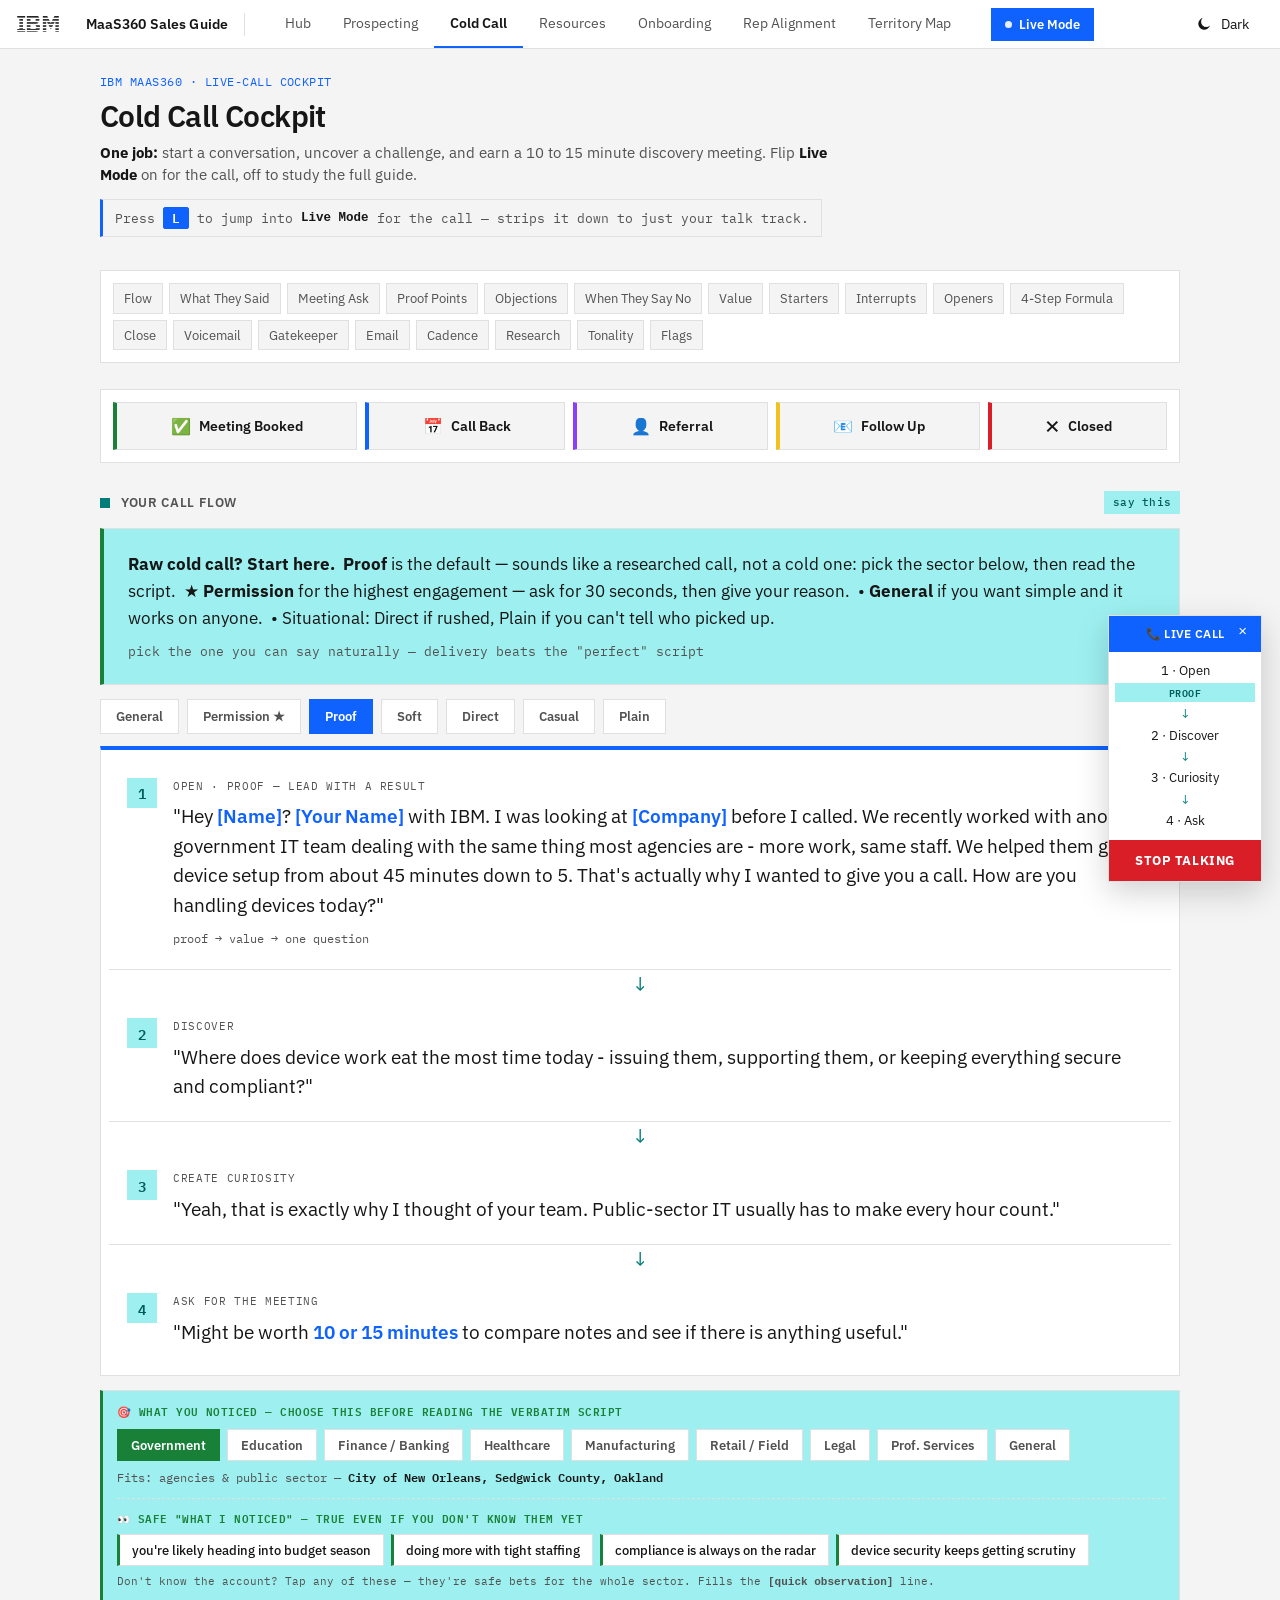
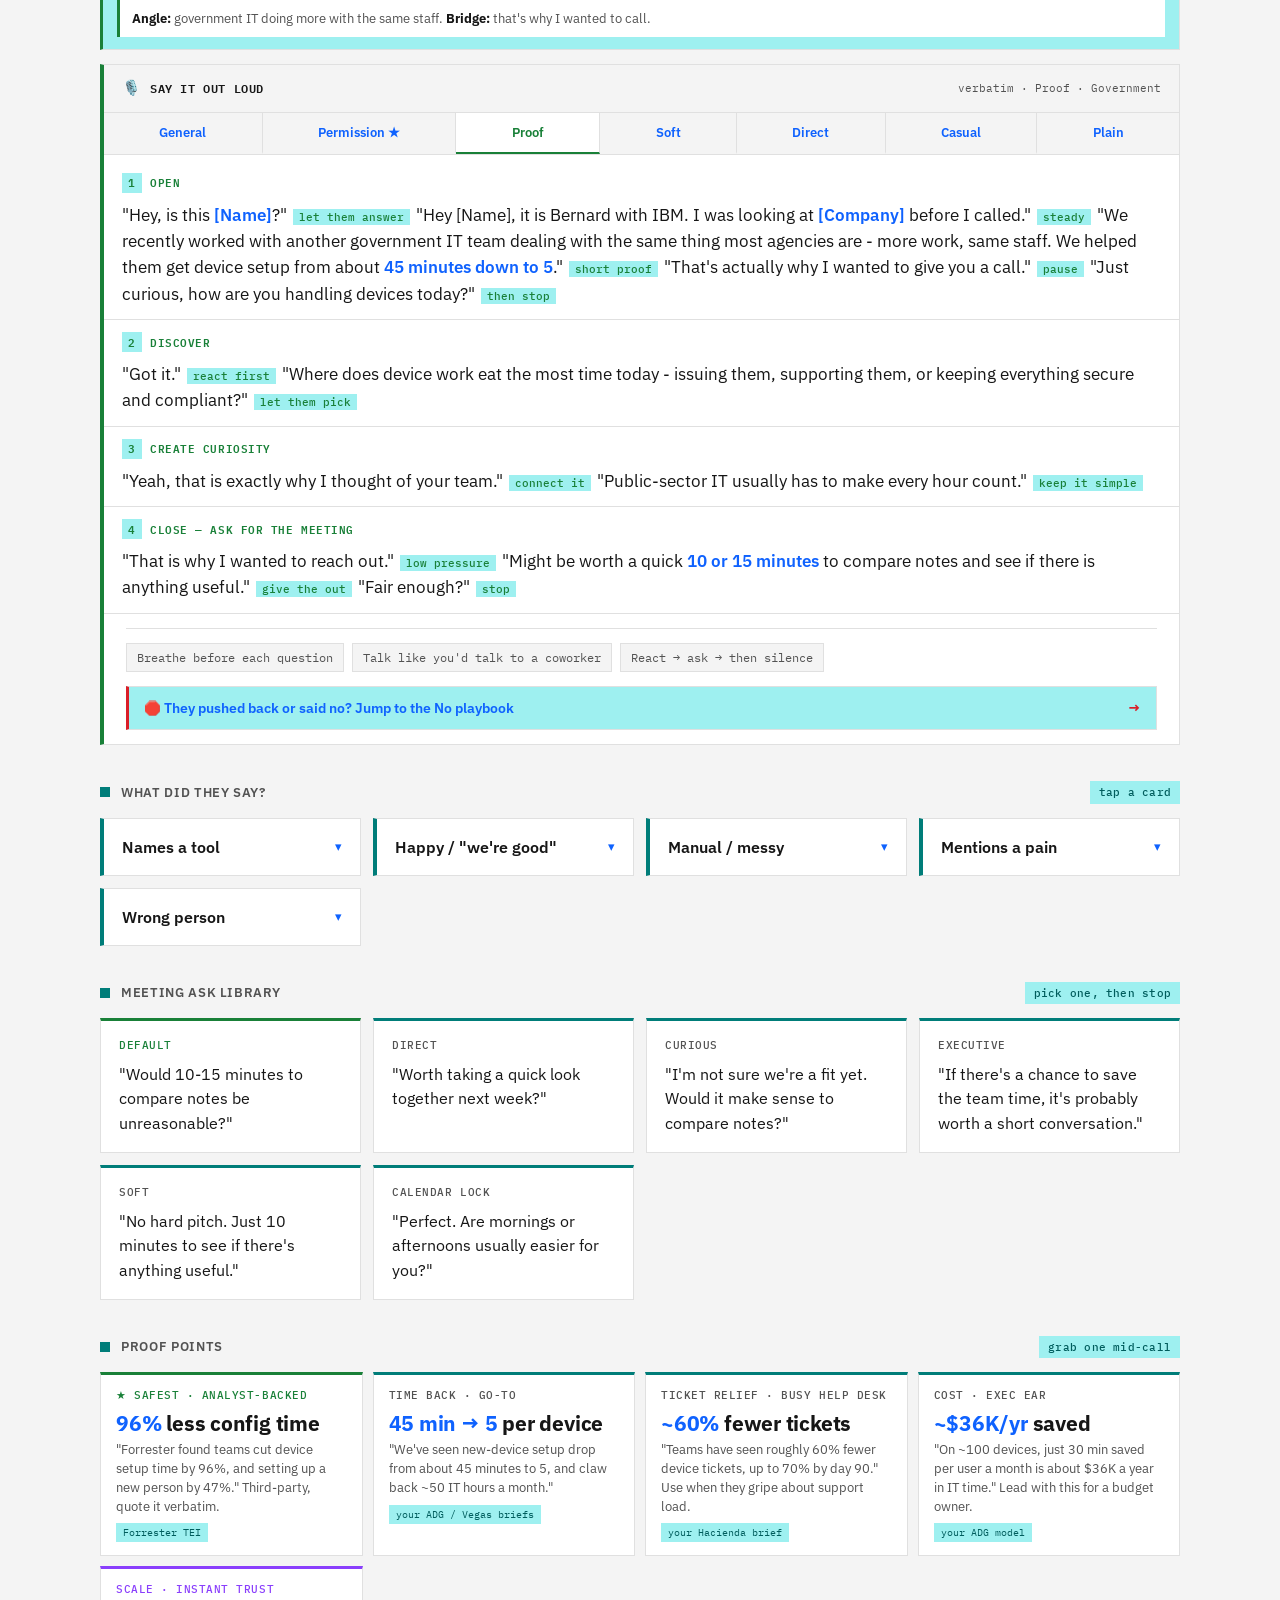
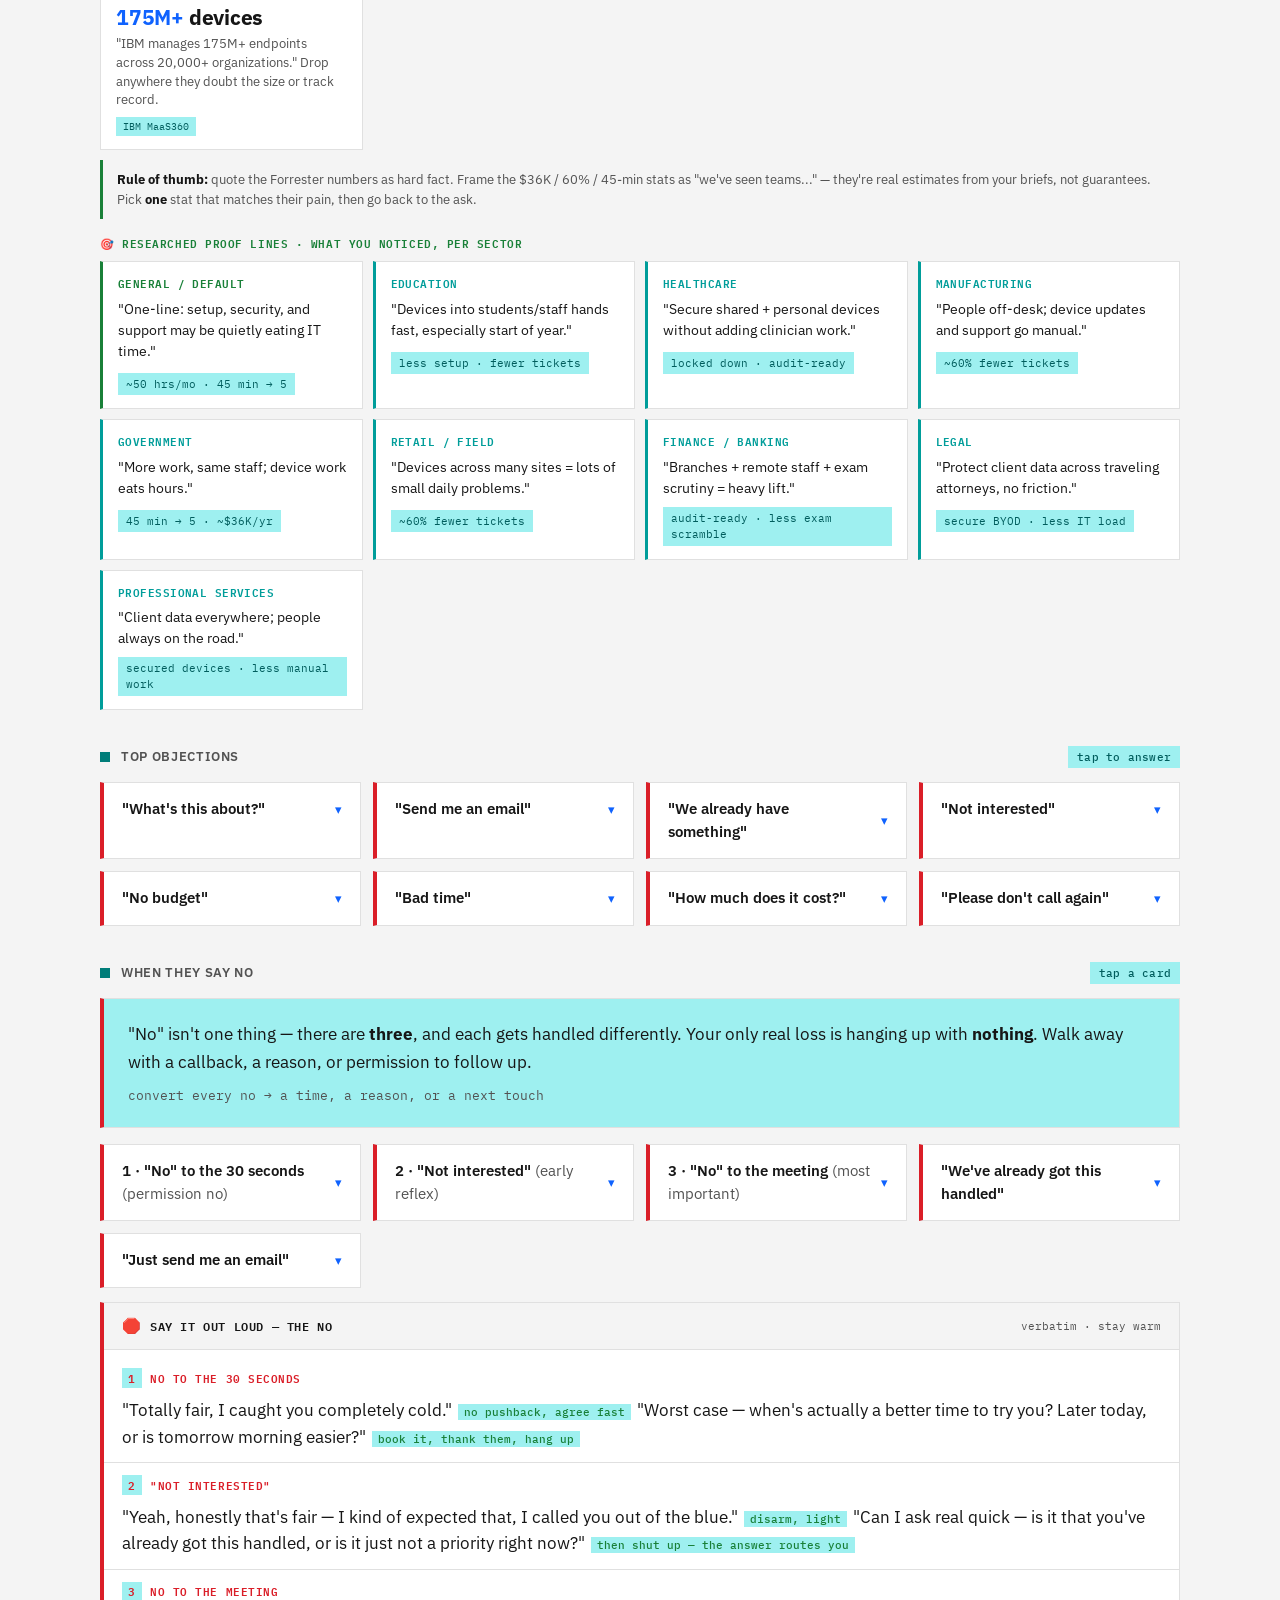
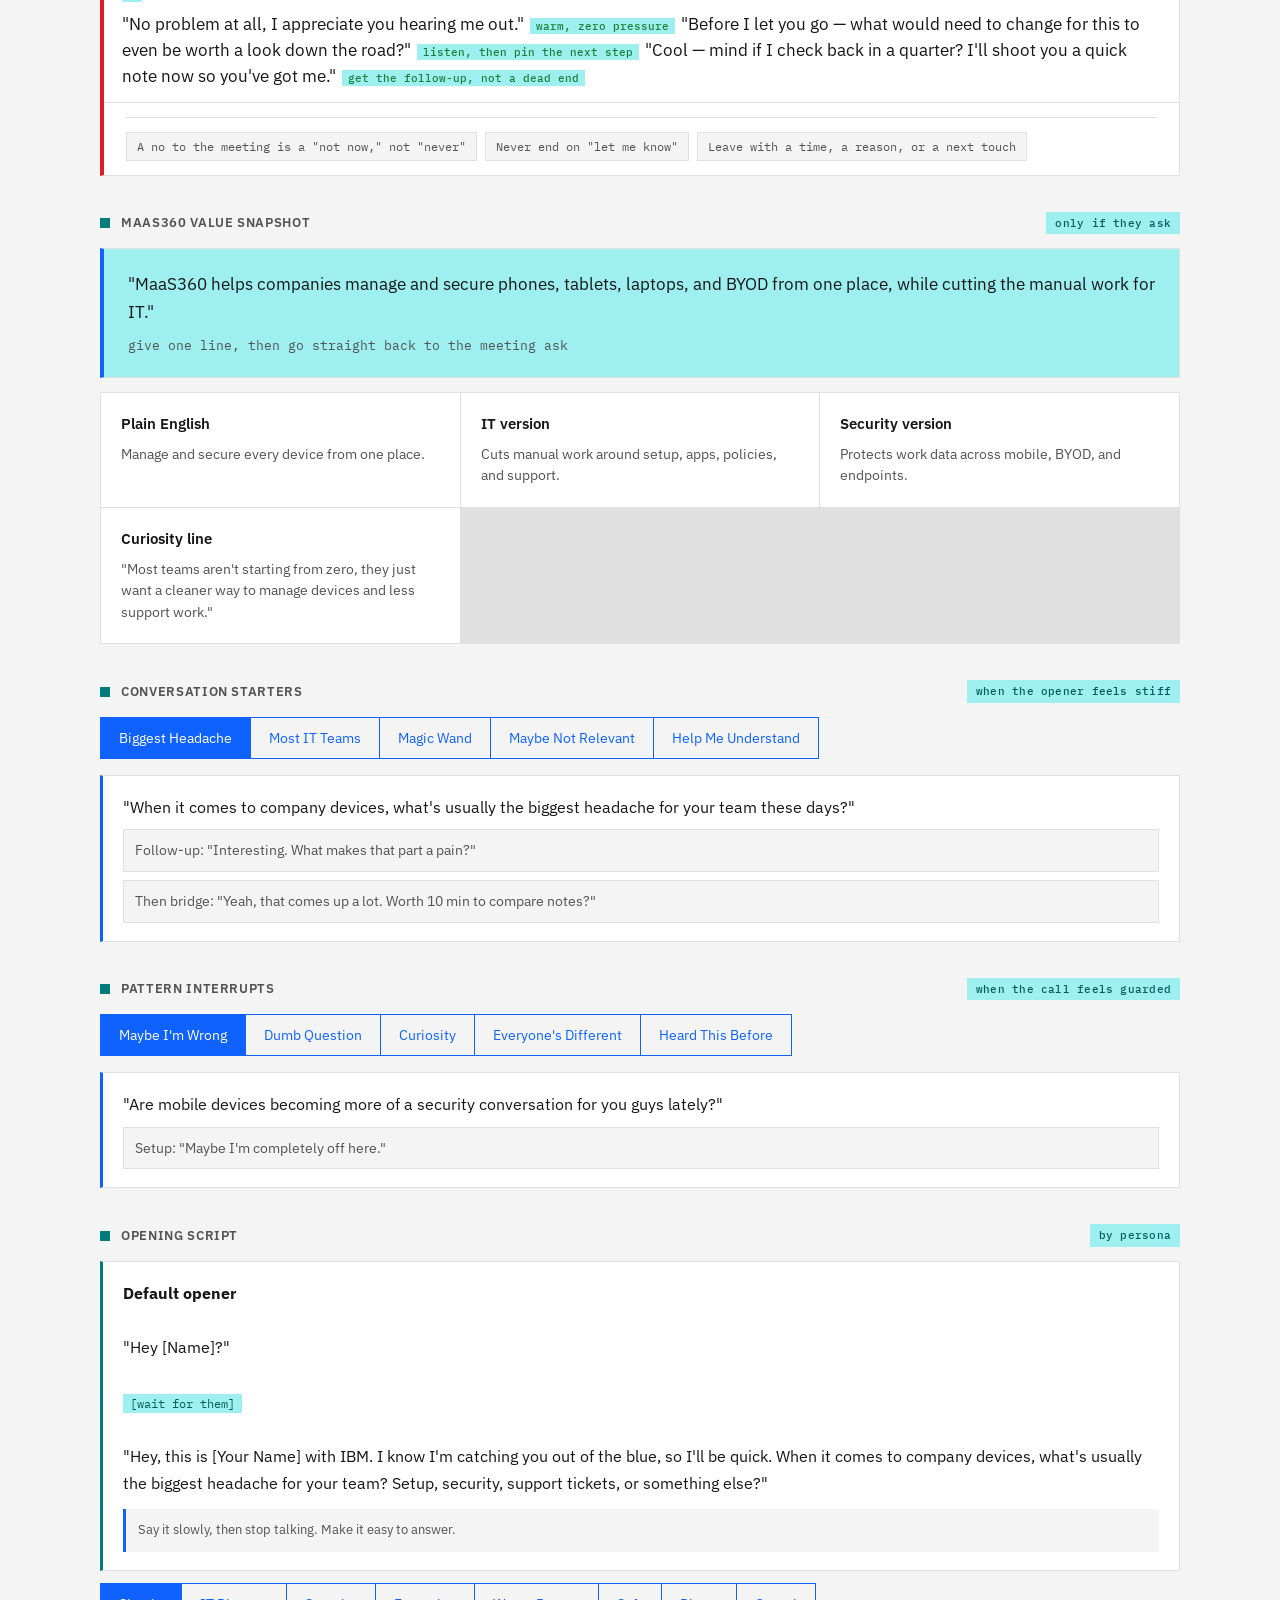
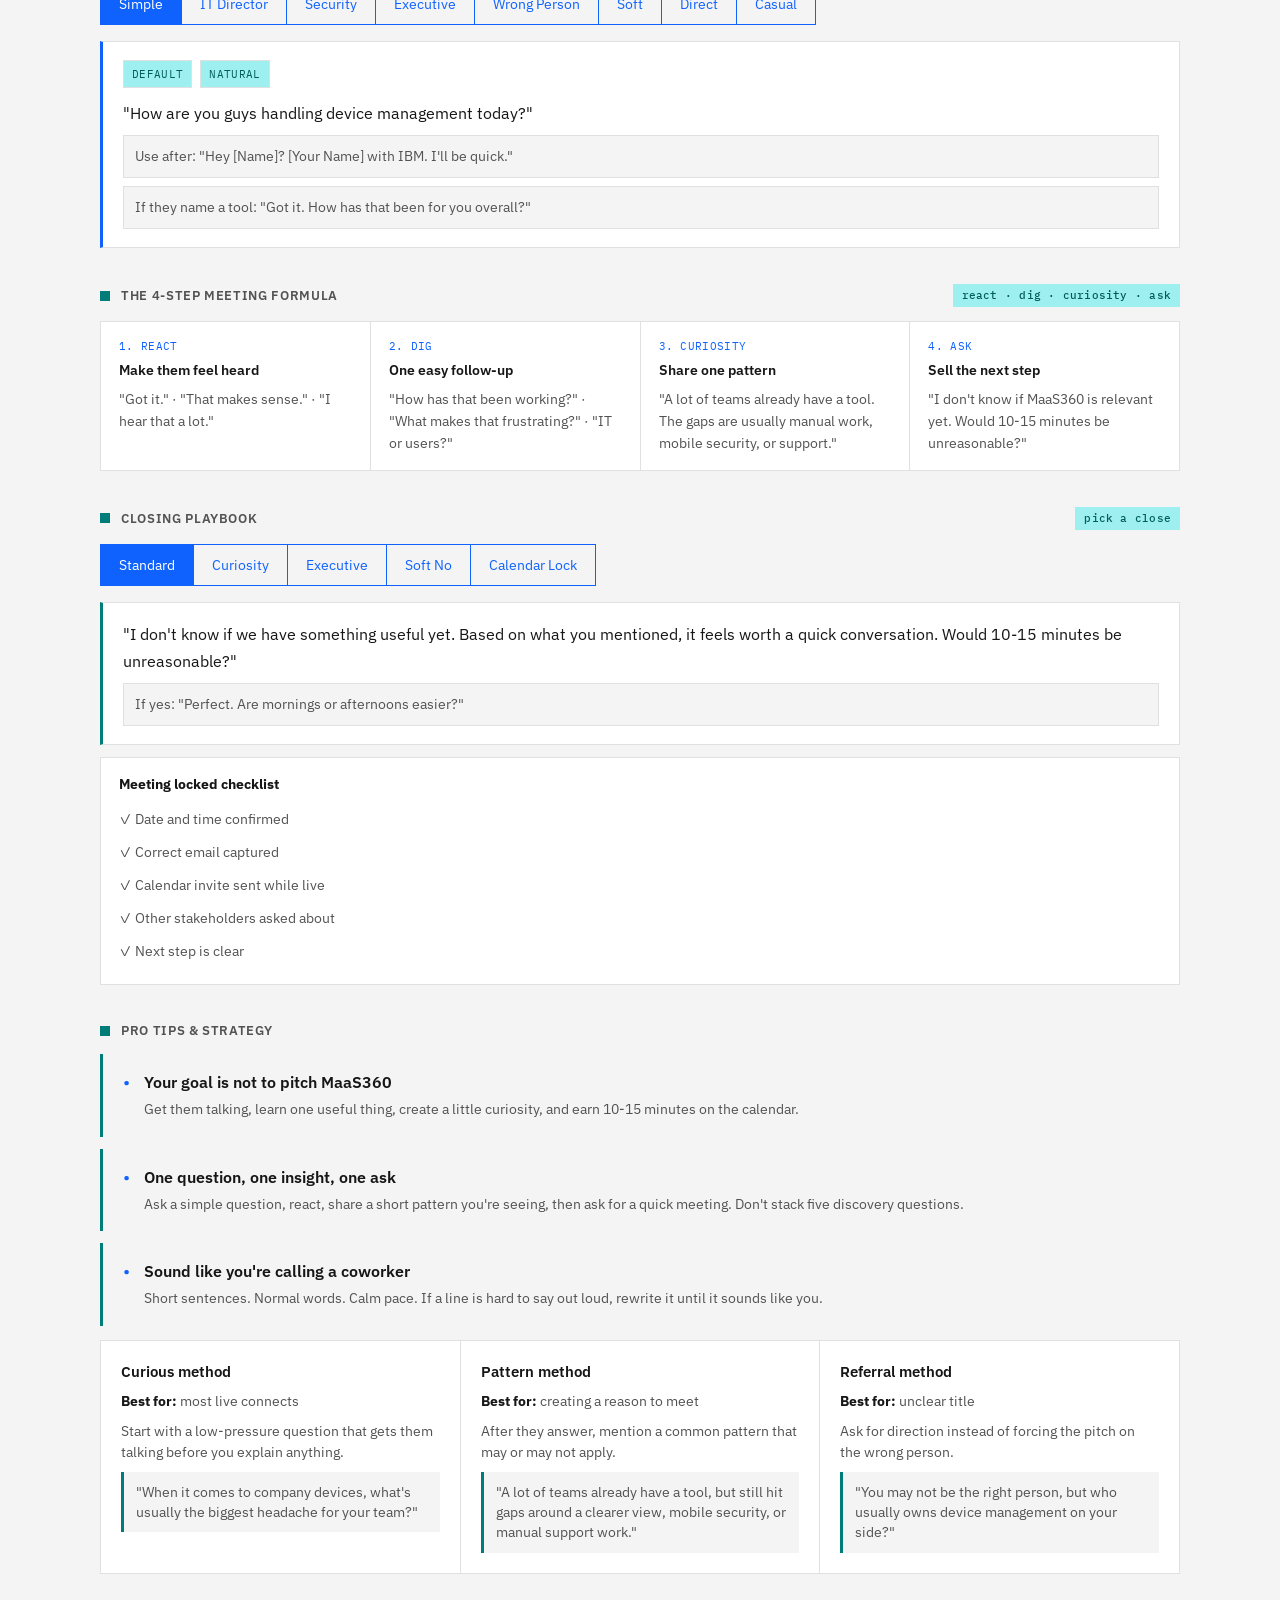
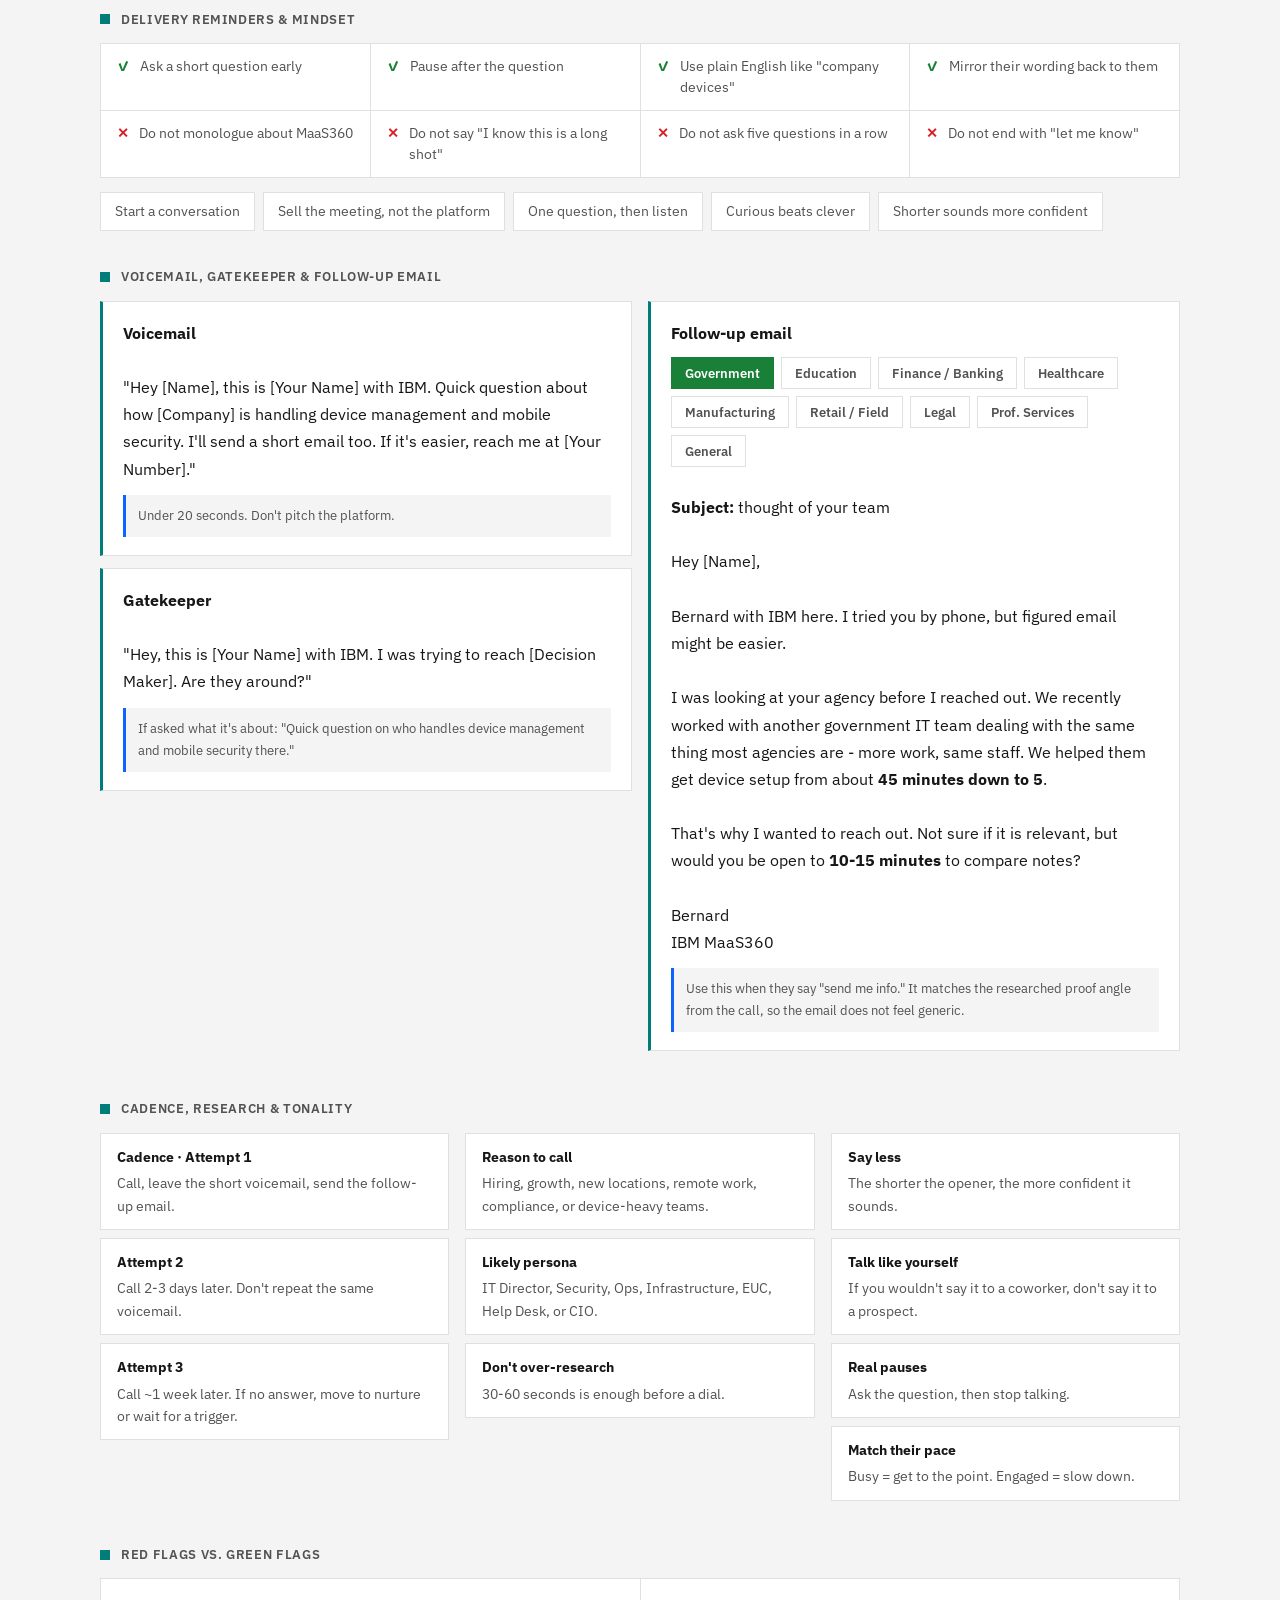
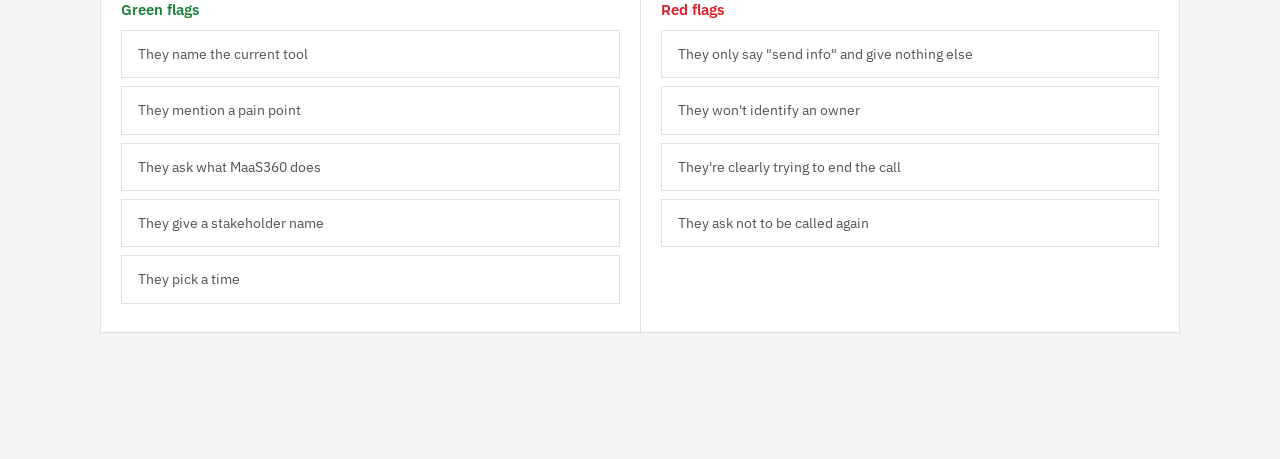
==== commit 7888f28e: "update to cold call" ====
--- a/cold-call.html
+++ b/cold-call.html
@@ -43,6 +43,10 @@
     .cc-head p.sub b{color:var(--text);}
     .live-hint{display:none; font-size:12.5px; color:var(--text-dim); font-family:'IBM Plex Mono',monospace; margin-top:10px;}
     .live-hint b{color:var(--text);}
+    /* "Press L" hint — visible only when NOT in Live Mode */
+    .press-l{display:inline-flex; align-items:center; gap:8px; margin-top:12px; font-size:12.5px; font-family:'IBM Plex Mono',monospace; color:var(--text-dim); background:var(--panel-2); border:1px solid var(--line); border-left:3px solid var(--primary); padding:7px 12px;}
+    .press-l kbd{font-family:inherit; font-weight:600; color:var(--on-primary); background:var(--primary); padding:1px 8px; border:1px solid var(--primary); border-radius:2px;}
+    .press-l b{color:var(--text);}
 
     /* Jump bar (full-guide only) */
     .jump{display:flex; flex-wrap:wrap; gap:6px; margin:18px 0 26px; padding:12px; background:var(--panel); border:1px solid var(--line);}
@@ -268,9 +272,14 @@
     /* In Live Mode, hide everything except the 4 in-call sections. */
     body.live .full-guide,
     body.live .cc-head p.sub,
+    body.live .press-l,
     body.live .jump{display:none;}
     body.live .live-hint{display:block;}
     body.live .cc-sec-title .badge{opacity:.65;}
+    /* Live Mode: drop the flow-step script + duplicate opener pills so only the
+       verbatim "Say It Out Loud" teleprompter shows — no two scripts side by side. */
+    body.live #s-flow .flow,
+    body.live #s-flow .opener-pills{display:none;}
 
     /* ===================== PRINT ===================== */
     @media print{
@@ -337,7 +346,8 @@
       <div class="cc-eyebrow">IBM MaaS360 · Live-Call Cockpit</div>
       <h1>Cold Call Cockpit</h1>
       <p class="sub"><b>One job:</b> start a conversation, uncover a challenge, and earn a 10 to 15 minute discovery meeting. Flip <b>Live Mode</b> on for the call, off to study the full guide.</p>
-      <p class="live-hint">Live Mode on — showing only <b>Flow</b>, <b>What Did They Say</b>, <b>Ask</b>, and <b>Objections</b>. Press <b>L</b> or the button to exit.</p>
+      <p class="press-l">Press <kbd>L</kbd> to jump into <b>Live Mode</b> for the call &mdash; strips it down to just your talk track.</p>
+      <p class="live-hint">Live Mode on — showing only the <b>verbatim talk track</b>, <b>What Did They Say</b>, <b>Ask</b>, and <b>Objections</b>. Press <b>L</b> or the button to exit.</p>
     </div>
 
     <!-- Jump bar (hidden in Live Mode) -->
@@ -374,24 +384,24 @@
 
     <!-- ============ 1. IN-CALL: HERO FLOW ============ -->
     <section class="cc-sec" id="s-flow">
-      <div class="cc-sec-title">Recommended Call Flow <span class="badge">say this</span></div>
+      <div class="cc-sec-title">Your Call Flow <span class="badge">say this</span></div>
       <div class="snapshot" style="border-left-color:var(--support-success); margin-bottom:14px;">
-        <p><b>Raw cold call? Start here.</b> &nbsp;&#9733; <b>Best</b> is the default &mdash; permission opener, highest engagement. &nbsp;&#8226; <b>Proof</b> if you have a real customer + result to name. &nbsp;&#8226; <b>Direct</b> if they sound busy or rushed. &nbsp;&#8226; <b>Plain</b> if you can't tell who picked up.</p>
+        <p><b>Raw cold call? Start here.</b> &nbsp;<b>Proof</b> is the default &mdash; sounds like a researched call, not a cold one: pick the sector below, then read the script. &nbsp;&#9733; <b>Permission</b> for the highest engagement &mdash; ask for 30 seconds, then give your reason. &nbsp;&#8226; <b>General</b> if you want simple and it works on anyone. &nbsp;&#8226; Situational: Direct if rushed, Plain if you can't tell who picked up.</p>
         <span class="hint">pick the one you can say naturally &mdash; delivery beats the "perfect" script</span>
       </div>
       <div class="opener-pills" id="openerPills" role="tablist" aria-label="Choose your opener">
-        <button class="op-pill active" type="button" data-open="rec">Recommended</button>
+        <button class="op-pill" type="button" data-open="rec">General</button>
+        <button class="op-pill" type="button" data-open="best">Permission &#9733;</button>
+        <button class="op-pill active" type="button" data-open="proof">Proof</button>
         <button class="op-pill" type="button" data-open="soft">Soft</button>
         <button class="op-pill" type="button" data-open="direct">Direct</button>
         <button class="op-pill" type="button" data-open="casual">Casual</button>
         <button class="op-pill" type="button" data-open="plain">Plain</button>
-        <button class="op-pill" type="button" data-open="proof">Proof</button>
-        <button class="op-pill" type="button" data-open="best">Best &#9733;</button>
       </div>
       <div class="flow">
         <div class="flow-step">
           <span class="num">1</span>
-          <div class="role" id="openRole">Open · Recommended</div>
+          <div class="role" id="openRole">Open · General</div>
           <p class="line" id="openLine">"Hey <b>[Name]</b>? <b>[Your Name]</b> with IBM. I know I'm catching you out of the blue, so I'll be quick. When it comes to company devices, what's usually the biggest headache for your team these days? The security side, the manual setup work, or supporting people when something breaks?"</p>
           <span class="cue" id="openCue">then stop talking →</span>
         </div>
@@ -442,16 +452,16 @@
         <div class="spoken-head">
           <span class="ic">&#127897;&#65039;</span>
           <span class="ttl">Say It Out Loud</span>
-          <span class="sub" id="spokenTag">verbatim &middot; Recommended</span>
+          <span class="sub" id="spokenTag">verbatim &middot; General</span>
         </div>
         <div class="spoken-tabs" id="spokenTabs" role="tablist" aria-label="Choose spoken style">
-          <button class="sp-tab active" type="button" data-open="rec">Recommended</button>
+          <button class="sp-tab" type="button" data-open="rec">General</button>
+          <button class="sp-tab" type="button" data-open="best">Permission &#9733;</button>
+          <button class="sp-tab active" type="button" data-open="proof">Proof</button>
           <button class="sp-tab" type="button" data-open="soft">Soft</button>
           <button class="sp-tab" type="button" data-open="direct">Direct</button>
           <button class="sp-tab" type="button" data-open="casual">Casual</button>
           <button class="sp-tab" type="button" data-open="plain">Plain</button>
-          <button class="sp-tab" type="button" data-open="proof">Proof</button>
-          <button class="sp-tab" type="button" data-open="best">Best &#9733;</button>
         </div>
         <div class="spoken-body">
           <div class="spoken-beat">
@@ -898,7 +908,7 @@
   <aside class="rail" id="rail" aria-label="Live call flow">
     <button class="rail-close" id="railClose" aria-label="Hide">×</button>
     <div class="rail-head">📞 LIVE CALL</div>
-    <a href="#s-flow">1 · Open <span class="rail-tag" id="railOpen">Recommended</span></a>
+    <a href="#s-flow">1 · Open <span class="rail-tag" id="railOpen">General</span></a>
     <div class="ar">↓</div>
     <a href="#s-flow">2 · Discover</a>
     <div class="ar">↓</div>
@@ -939,7 +949,7 @@
     // Opener switcher — swaps step 1 of the flow (works in Live Mode)
     (function(){
       var openers={
-        rec:{tag:'Recommended', role:'Open \u00b7 Recommended', cue:'then stop talking \u2192',
+        rec:{tag:'General', role:'Open \u00b7 General', cue:'then stop talking \u2192',
           line:'"Hey <b>[Name]</b>? <b>[Your Name]</b> with IBM. I know I\'m catching you out of the blue, so I\'ll be quick. When it comes to company devices, what\'s usually the biggest headache for your team these days? The security side, the manual setup work, or supporting people when something breaks?"',
           discRole:'Discover', discLine:'"Got it. How are you handling that today? And when it flares up, is it eating your time, IT\'s, or your users\' too?"',
           curiRole:'Create curiosity', curiLine:'"Makes sense. One thing I hear a lot is teams already have a tool, but still deal with manual work, mobile security, or support issues. Has any of that come up on your side?"',
@@ -993,7 +1003,7 @@
           spokenDisc:'"Yeah, makes sense &mdash; that\'s helpful." <span class="cue-inline">react genuine</span> "Where\'s the gap for you honestly &mdash; is it more the rollout and getting people set up, or locking everything down and keeping it secure after?" <span class="cue-inline">two lanes, not three</span> "And how far off is that from where you\'d actually want it to be?" <span class="cue-inline">frame it against the result you named &mdash; then listen</span>',
           spokenCuri:'"Yeah, that\'s exactly what that customer was wrestling with too honestly." <span class="cue-inline">confident, not salesy</span> "And the reason it actually worked &mdash; we didn\'t rip anything out on them, we just closed the gaps around what they already had running." <span class="cue-inline">tie it straight back to the result you named</span> "Does that line up with how your setup looks?" <span class="cue-inline">pause</span>',
           spokenAsk:'"That\'s really why I gave you a call." <span class="cue-inline">warm</span> "Might be worth a quick <b>10 or 15 minutes</b> just to compare what you\'re doing today against where we usually help. If it\'s not relevant, you tell me and we\'re done." <span class="cue-inline">low pressure, honest</span> "Open to it?" <span class="cue-inline">stop &mdash; let them answer</span>'},
-        best:{tag:'Best \u2605', role:'Open \u00b7 Best \u2014 permission + reason', cue:'get the yes \u2192 give the reason \u2192 one question',
+        best:{tag:'Permission \u2605', role:'Open \u00b7 Permission \u2014 ask first, then your reason', cue:'get the yes \u2192 give the reason \u2192 one question',
           line:'"Hey <b>[Name]</b>? <b>[Your Name]</b> with IBM. We\'ve never spoken, so full honesty, this is a cold call. Can I have 30 seconds to tell you why I called, and then you can tell me to buzz off? [wait for yes] Appreciate it. The reason I called \u2014 teams your size keep telling me their work phones and laptops eat up way more time and risk than they should. We\'ve actually helped some cut new-device setup from 45 minutes down to about 5. Didn\'t know if that\'s on your radar, or if you\'ve got it handled?"',
           discRole:'Discover', discLine:'"Right, okay. Is that landing mostly on you, or is there a whole team on it? And honestly, is fixing it a priority this year, or more of a someday thing?"',
           curiRole:'Create curiosity', curiLine:'"Yeah, that\'s the pattern I keep running into. The part that bites people is usually the stuff you don\'t see coming, a device walks out the door, or you get asked to prove everything\'s locked down and it\'s a scramble. That ever a worry on your end?"',
@@ -1094,6 +1104,8 @@
       document.querySelectorAll('#openerPills .op-pill, #spokenTabs .sp-tab').forEach(function(btn){
         btn.addEventListener('click',function(){ applyOpener(btn.getAttribute('data-open')); });
       });
+      // Default opener on load — Proof (shows the sector strip + researched-call script)
+      applyOpener('proof');
     })();
     // Hide rail
     document.getElementById('railClose').addEventListener('click',function(){
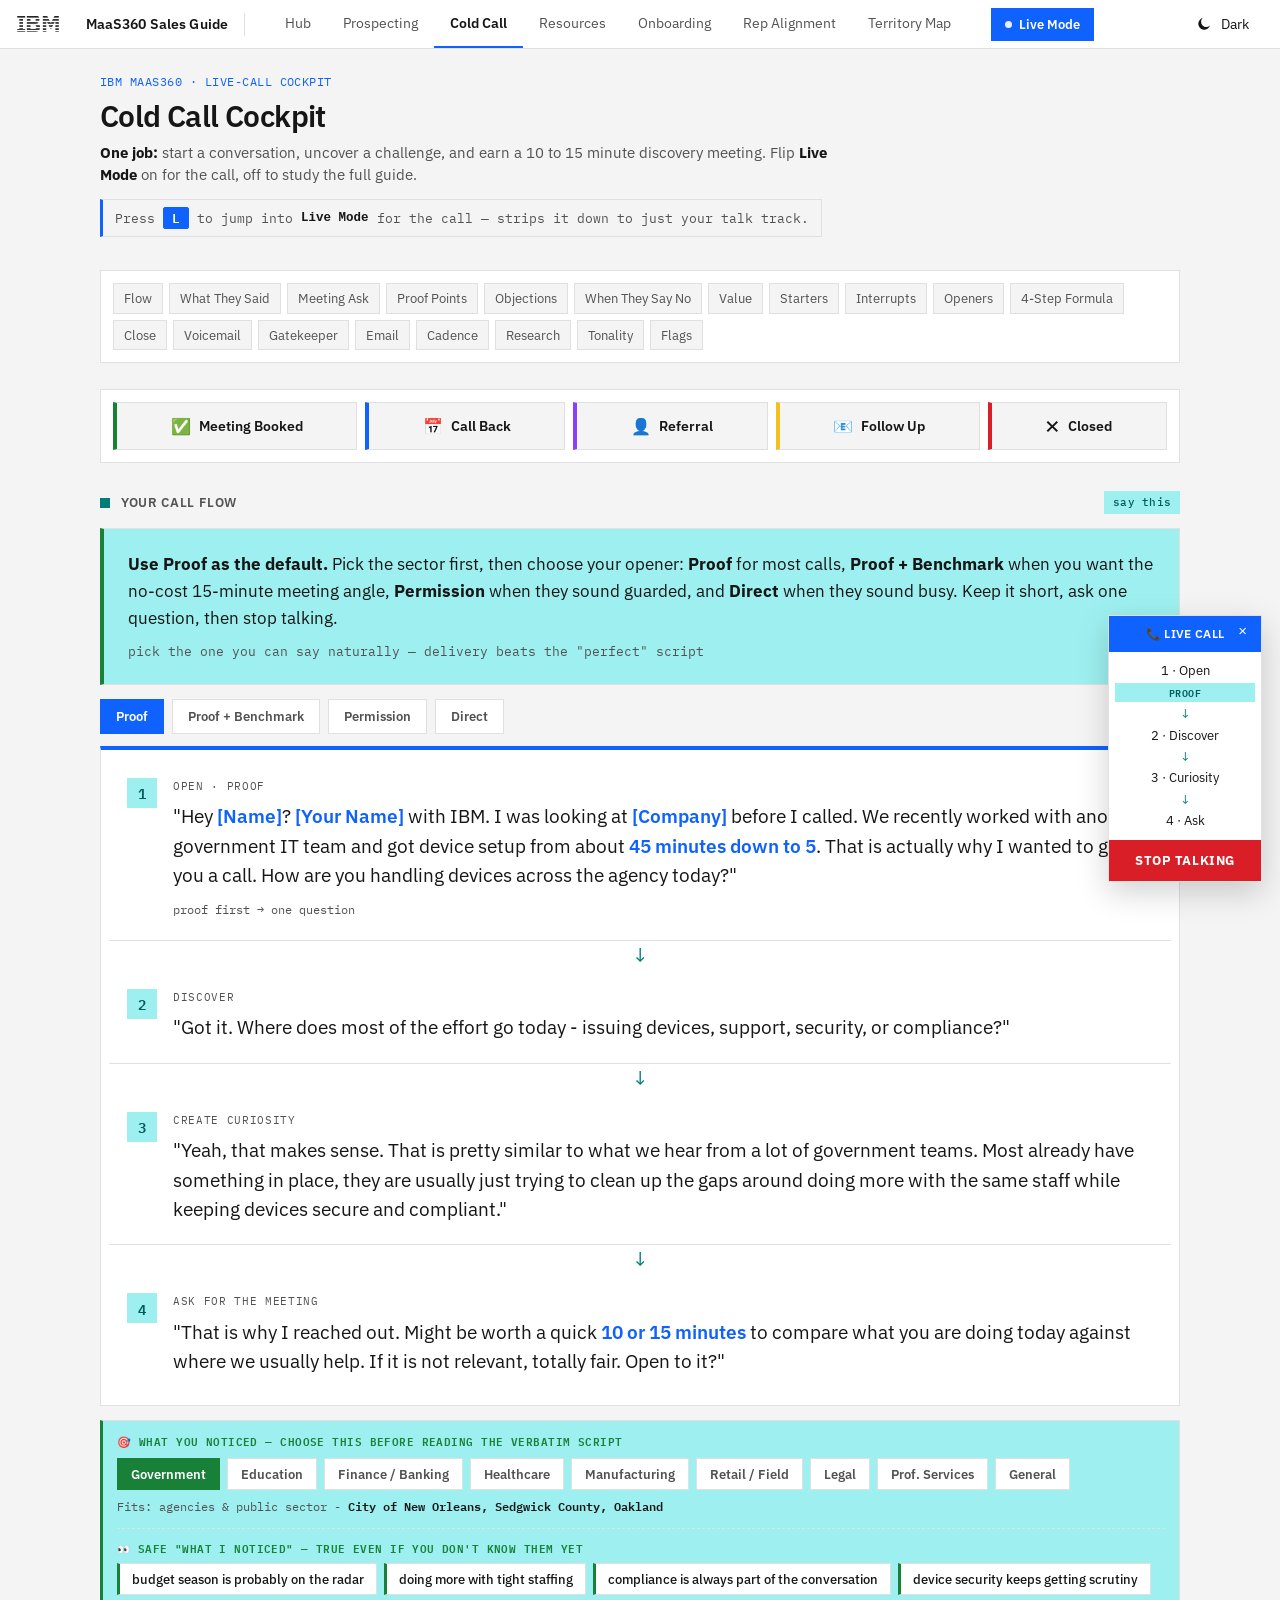
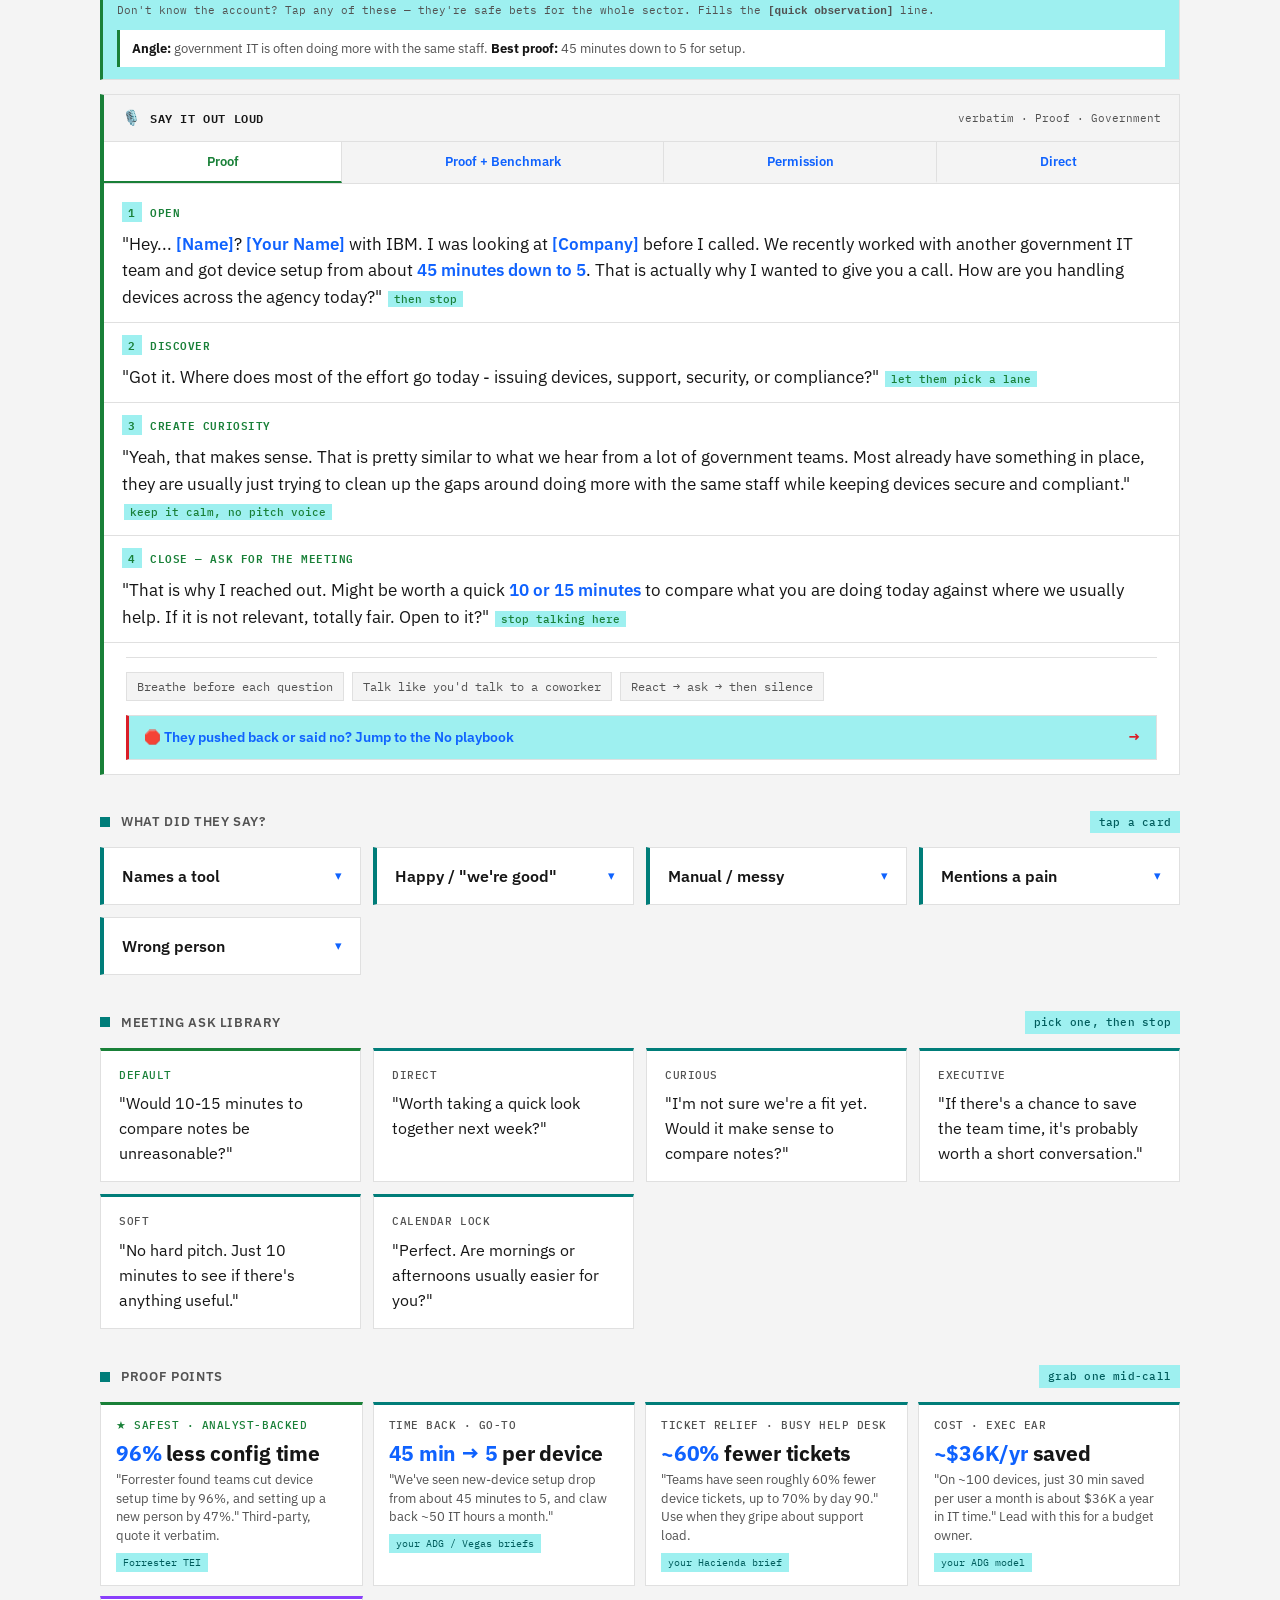
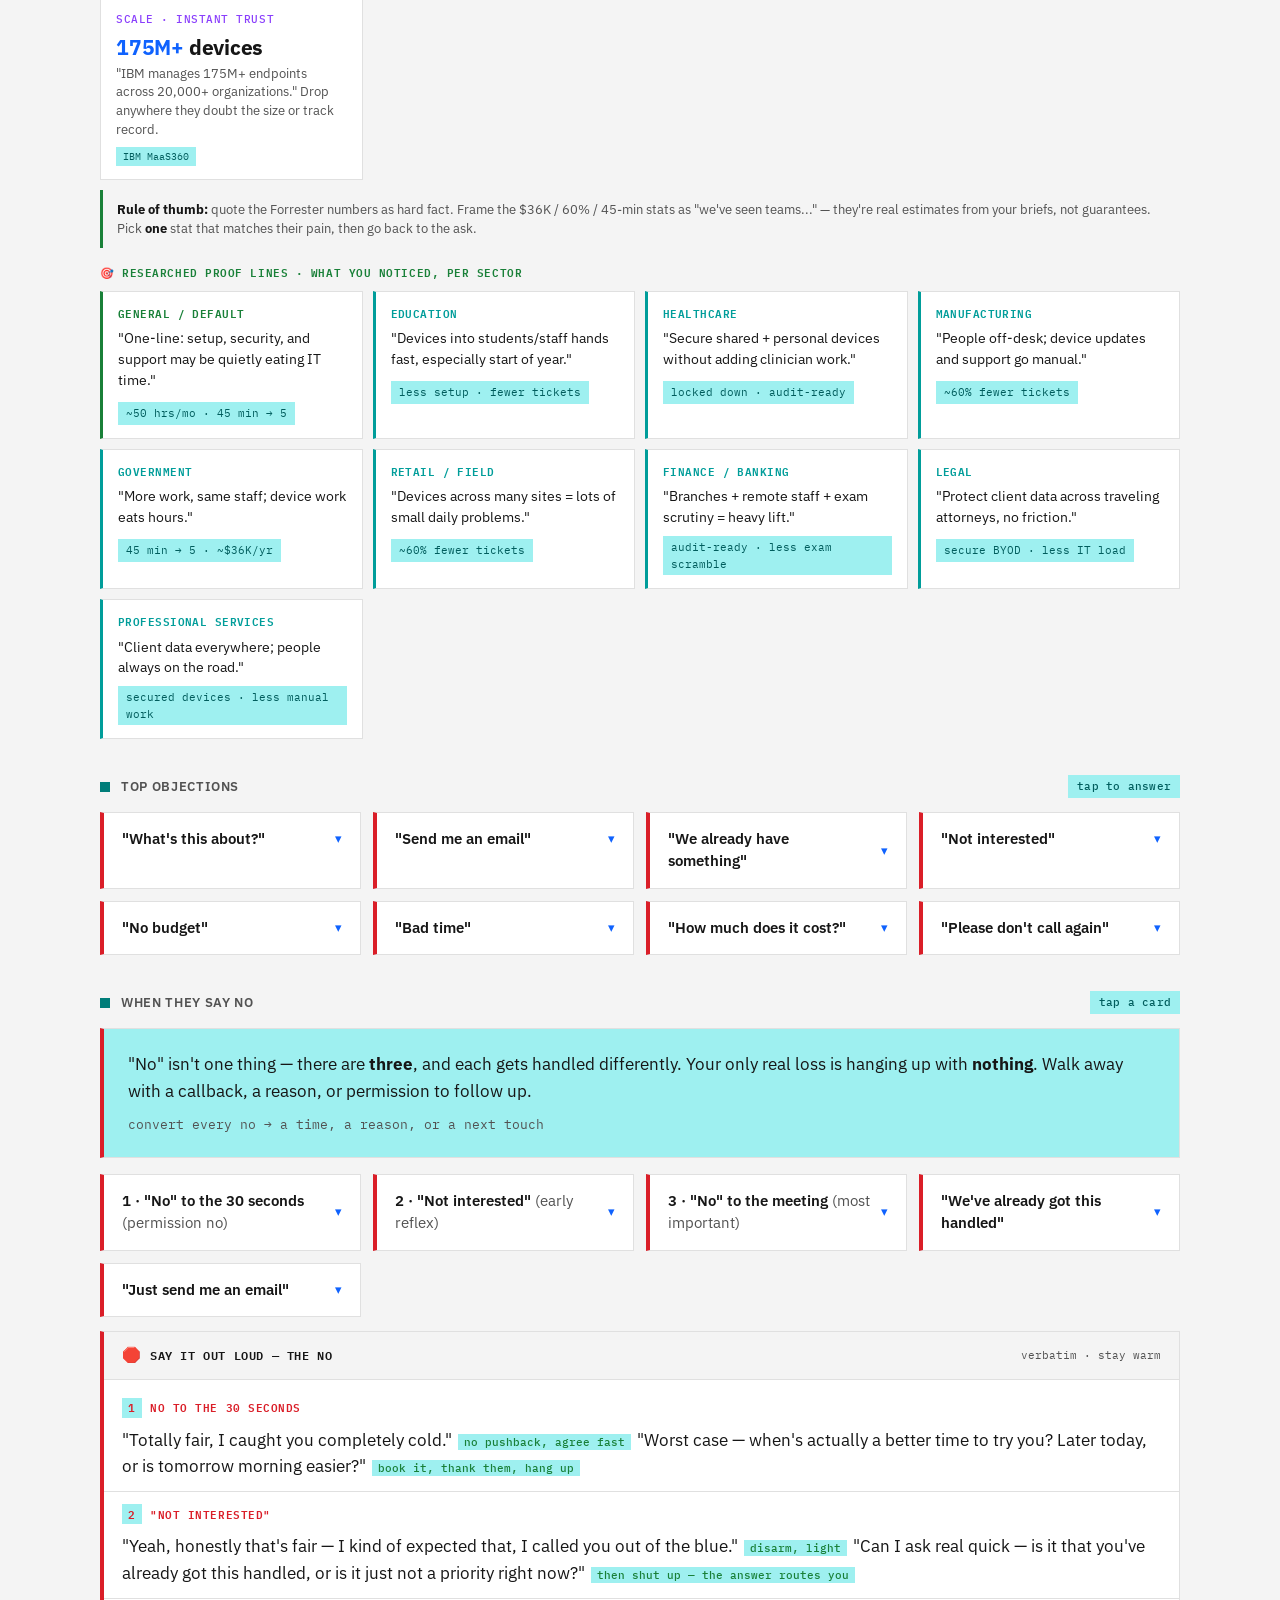
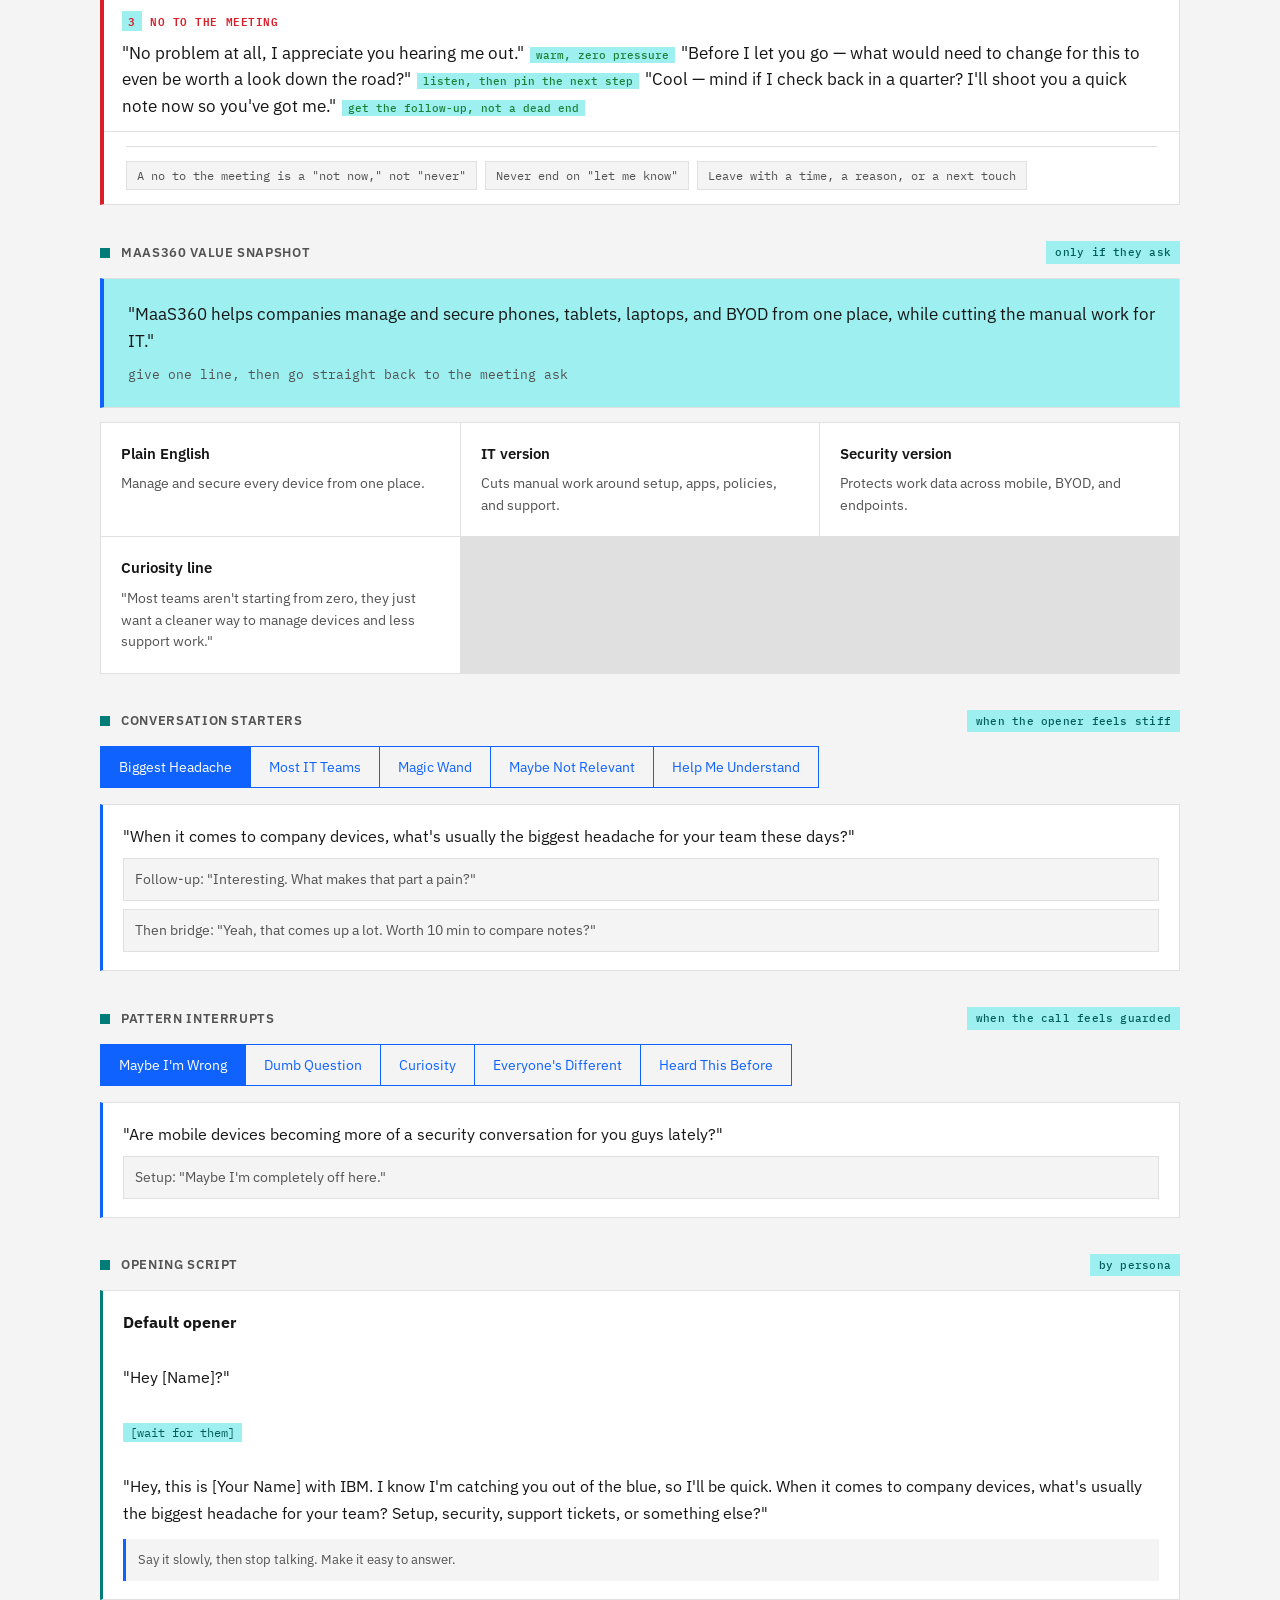
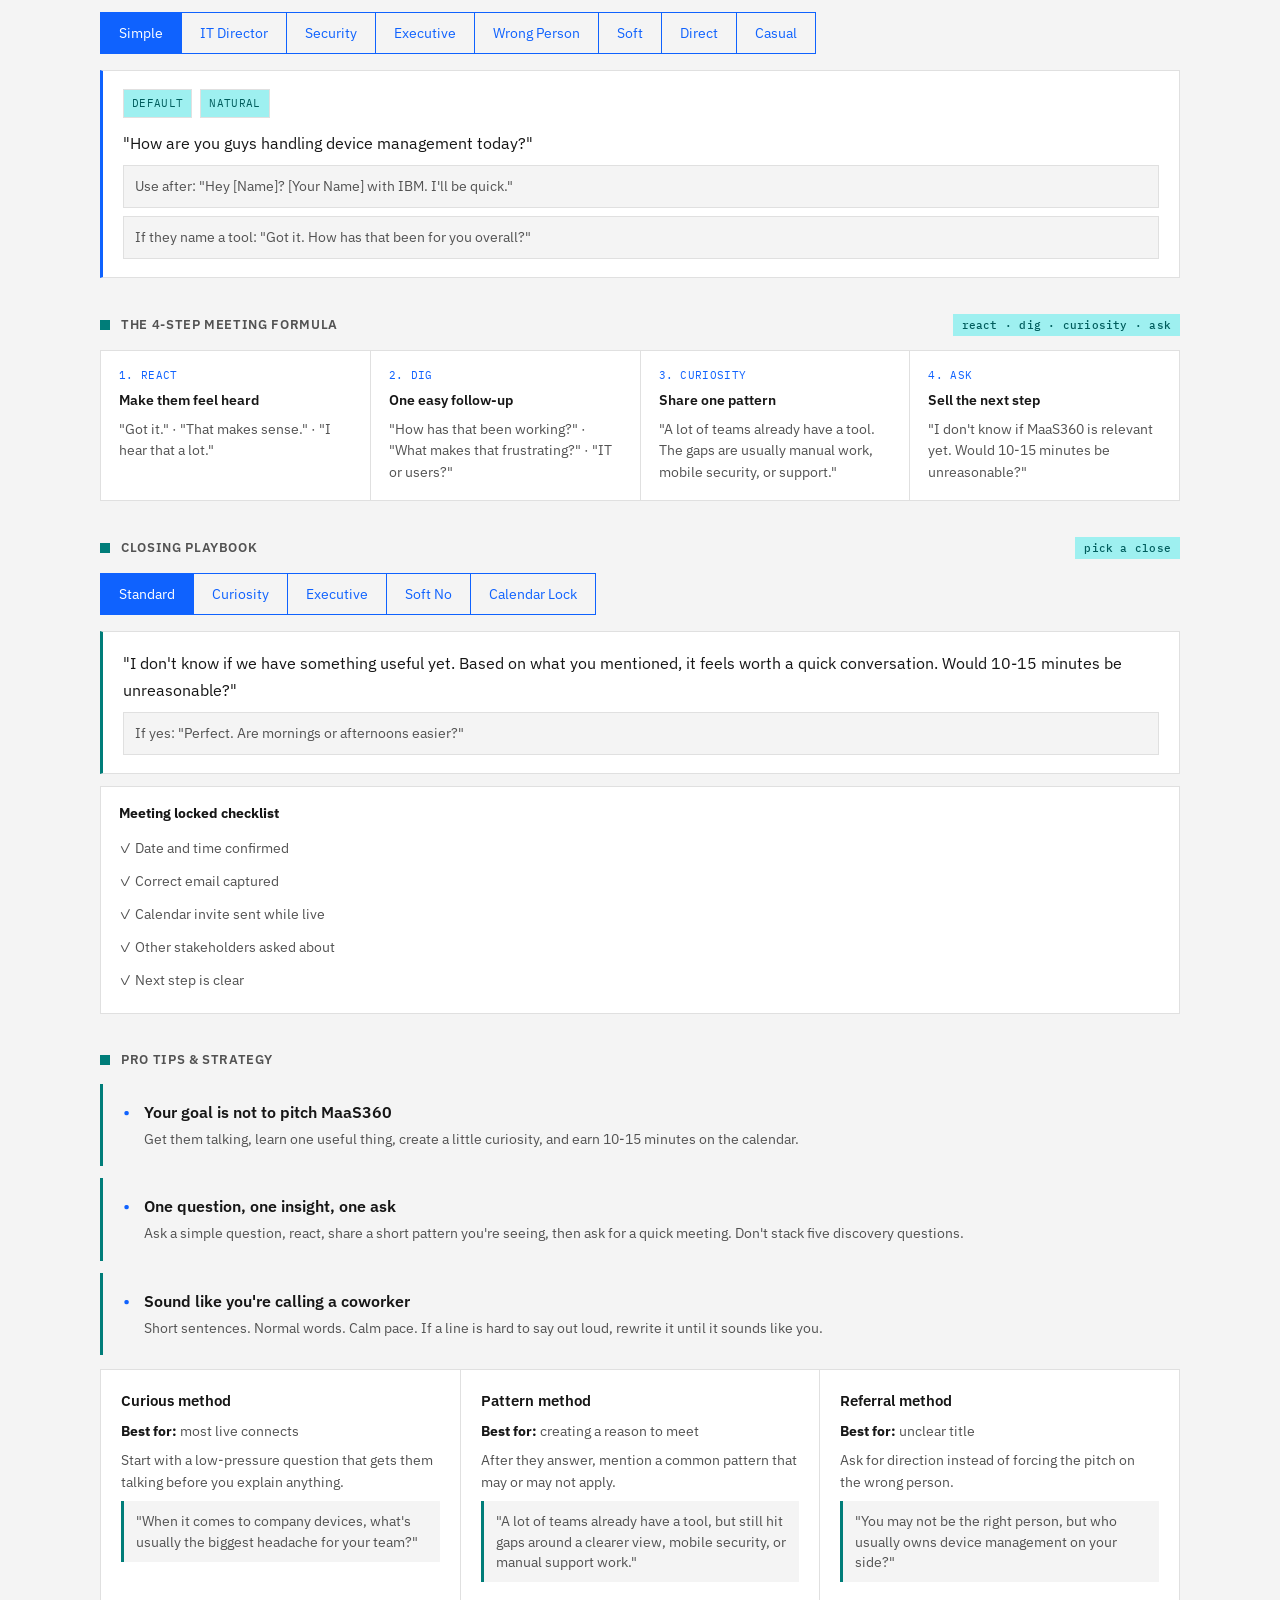
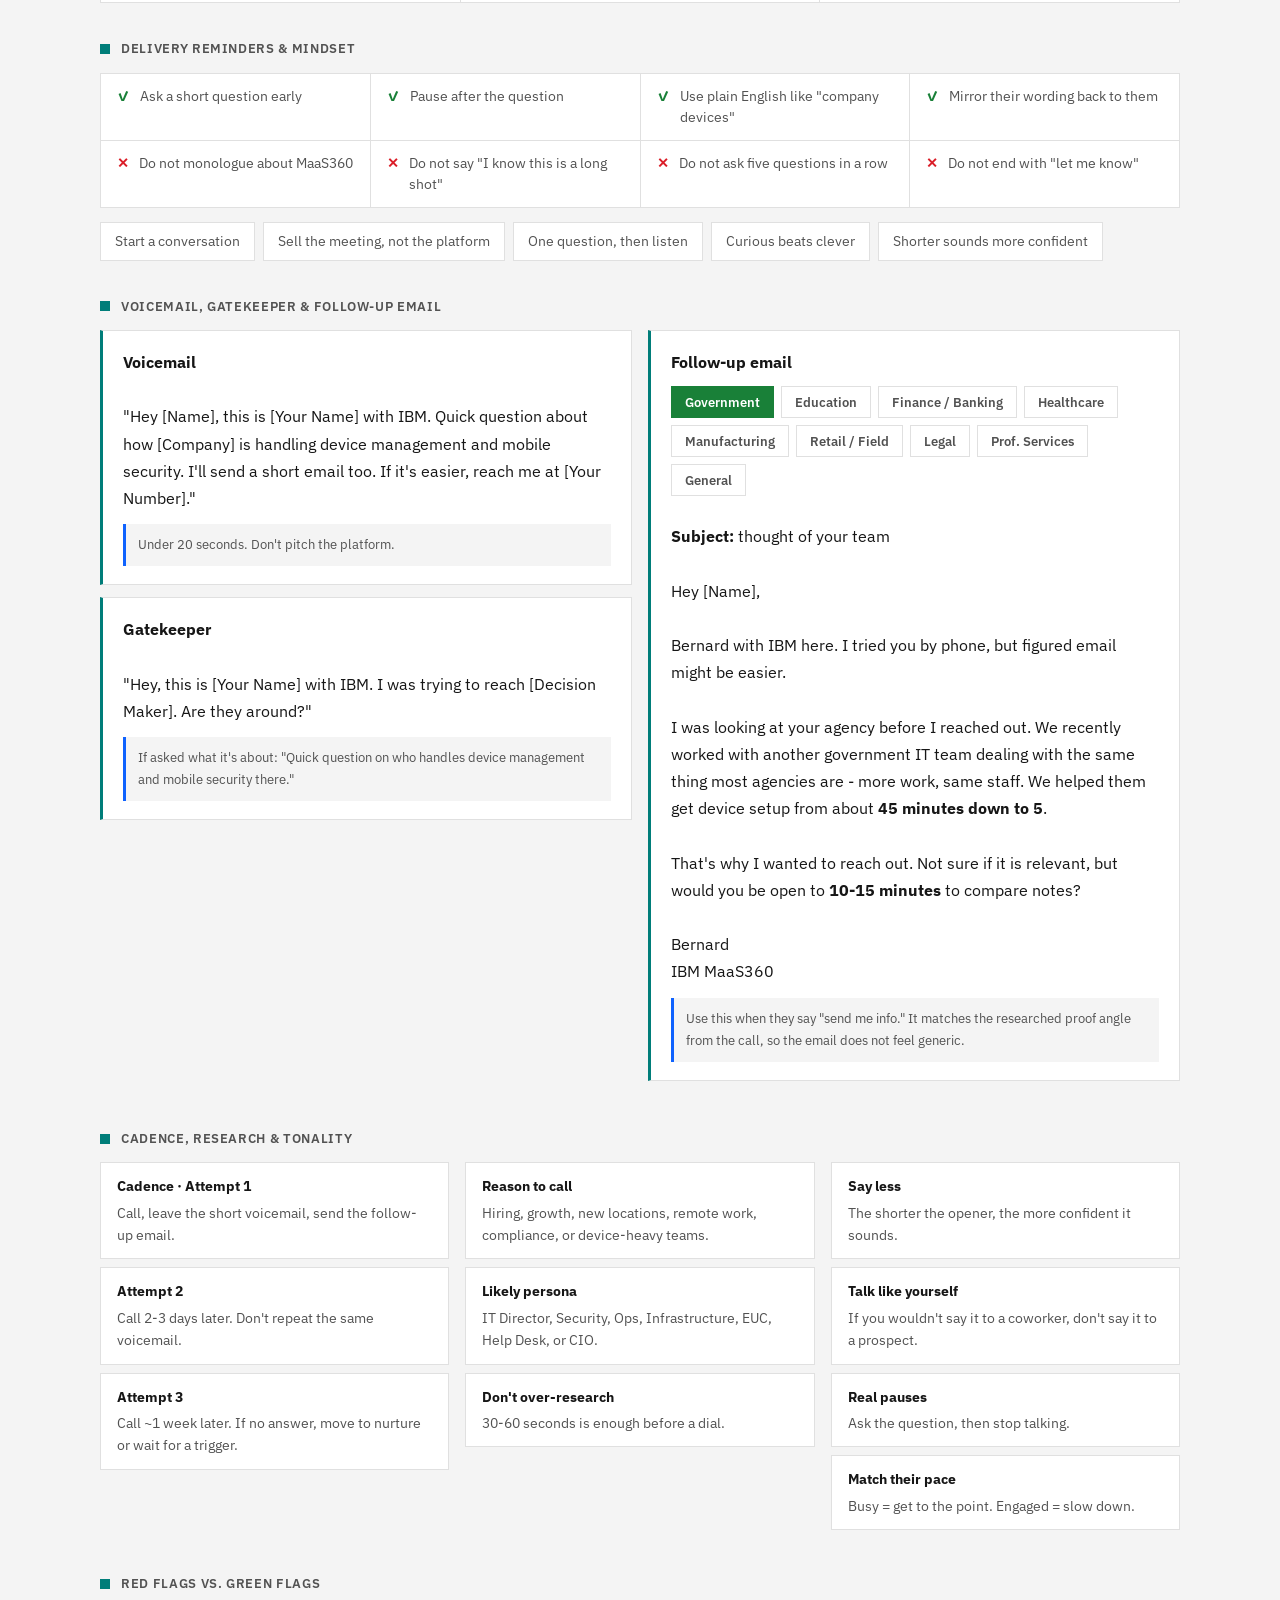
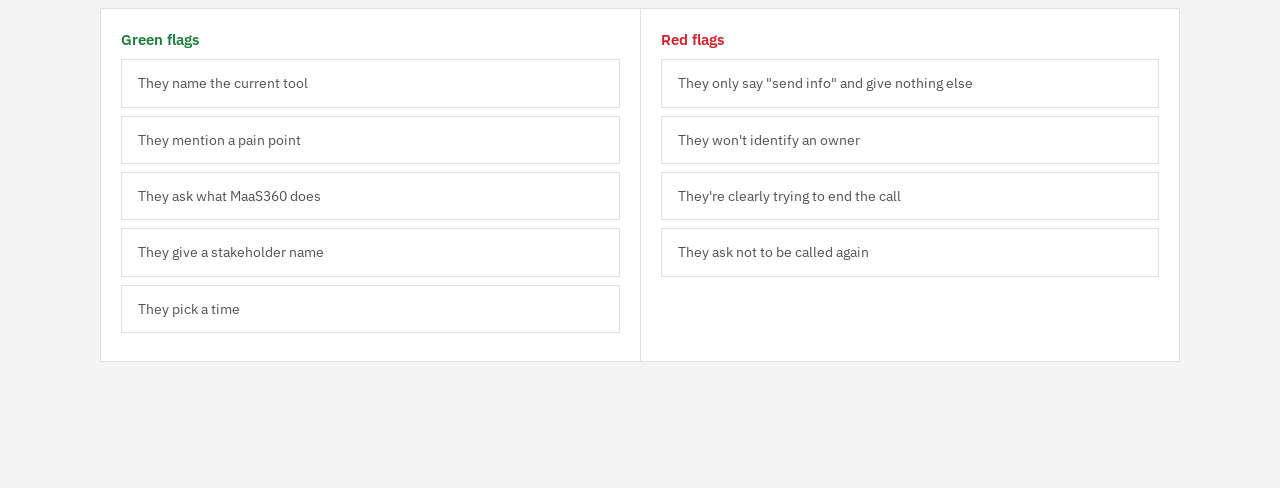
==== commit a81a9af3: "update to cold call" ====
--- a/cold-call.html
+++ b/cold-call.html
@@ -1123,5 +1123,272 @@
     })();
     // Theme is handled by the shared carbon-theme.js (binds to .theme-toggle).
   </script>
+
+  <script>
+    /* ===== 2026-08 Update: focused opener set + sector-aware scripts for every opener ===== */
+    (function(){
+      var activeOpener = 'proof';
+      var activeSector = 'government';
+      var openerPills = document.getElementById('openerPills');
+      var spokenTabs = document.getElementById('spokenTabs');
+      var sectorStrip = document.getElementById('sectorStrip');
+      var roleEl = document.getElementById('openRole');
+      var lineEl = document.getElementById('openLine');
+      var cueEl = document.getElementById('openCue');
+      var discRoleEl = document.getElementById('discRole');
+      var discLineEl = document.getElementById('discLine');
+      var curiRoleEl = document.getElementById('curiRole');
+      var curiLineEl = document.getElementById('curiLine');
+      var askRoleEl = document.getElementById('askRole');
+      var askLineEl = document.getElementById('askLine');
+      var spokenLineEl = document.getElementById('spokenLine');
+      var spokenDiscEl = document.getElementById('spokenDisc');
+      var spokenCuriEl = document.getElementById('spokenCuri');
+      var spokenAskEl = document.getElementById('spokenAsk');
+      var spokenTagEl = document.getElementById('spokenTag');
+      var railEl = document.getElementById('railOpen');
+      var sectorStatEl = document.getElementById('sectorStat');
+      var sectorExamplesEl = document.getElementById('sectorExamples');
+      var obsChipsEl = document.getElementById('obsChips');
+
+      var openerLabels = {
+        proof: 'Proof',
+        benchmark: 'Proof + Benchmark',
+        best: 'Permission',
+        direct: 'Direct'
+      };
+
+      var sectorData = {
+        general: {
+          label: 'General',
+          similar: 'another organization pretty similar to you guys',
+          proof: 'had some good success simplifying how they manage and secure devices',
+          value: 'setup, security, and support may be quietly eating IT time',
+          deviceQuestion: 'device management',
+          handleQuestion: 'How are you handling device management today?',
+          lanes: 'setup, security, compliance, or support',
+          examples: 'Fits: mixed/unknown IT shops - <b>Comporium, Vector Security, Daktronics, Deluxe</b>',
+          stat: '<b>Angle:</b> similar organization, similar device workload. <b>Best proof:</b> less manual setup, fewer support tickets, tighter security.',
+          obs: ['hybrid work is basically the norm','work and personal devices are more mixed now','device counts just keep climbing','IT teams are being asked to do more with less']
+        },
+        school: {
+          label: 'Education',
+          similar: 'another school system pretty similar to you guys',
+          proof: 'cut down a lot of device setup and support headaches',
+          value: 'getting devices into students and staff hands quickly without burying IT',
+          deviceQuestion: 'devices across students and staff',
+          handleQuestion: 'How are you handling devices across students and staff today?',
+          lanes: 'setup, support tickets, security, or the next device cycle',
+          examples: 'Fits: universities & districts - <b>UNL, LSU, Tulane, Creighton, Lincoln Public Schools</b>',
+          stat: '<b>Angle:</b> school systems have recurring device cycles. <b>Best proof:</b> faster setup and fewer support headaches.',
+          obs: ['back-to-school season ramping up','the device refresh cycle','how many devices schools juggle now','students and staff both needing support']
+        },
+        healthcare: {
+          label: 'Healthcare',
+          similar: 'another healthcare team',
+          proof: 'kept devices secure and compliant without creating more work for staff',
+          value: 'securing devices without slowing clinicians or staff down',
+          deviceQuestion: 'device security and compliance',
+          handleQuestion: 'How are you handling device security today?',
+          lanes: 'security, compliance, shared devices, or staff support',
+          examples: 'Fits: hospitals & health systems - <b>Oklahoma Heart, FMOLHS, North Memorial, Magellan Health</b>',
+          stat: '<b>Angle:</b> healthcare balances security and staff productivity. <b>Best proof:</b> secure devices without adding workflow friction.',
+          obs: ['how many shared devices you all run','compliance is always front and center','staff is leaning on mobile more than ever','patient data lives on so many devices now']
+        },
+        industrial: {
+          label: 'Manufacturing',
+          similar: 'another manufacturer pretty similar to you guys',
+          proof: 'cut down a lot of the device support work that was eating up time',
+          value: 'keeping floor, field, and off-desk devices running without constant IT touch',
+          deviceQuestion: 'device management across floor and field teams',
+          handleQuestion: 'How are you handling device management across the floor or field today?',
+          lanes: 'updates, support, security, or keeping devices running in the field',
+          examples: 'Fits: manufacturing & field ops - <b>Vermeer, Ziegler CAT, Japs-Olson, Stuller</b>',
+          stat: '<b>Angle:</b> off-desk teams create steady device support load. <b>Best proof:</b> less support work pulling IT away.',
+          obs: ['how many folks are off-desk','devices out on the floor take a beating','shift work makes support tricky','operations basically run around the clock']
+        },
+        government: {
+          label: 'Government',
+          similar: 'another government IT team',
+          proof: 'got device setup from about <b>45 minutes down to 5</b>',
+          value: 'doing more with the same staff while keeping devices secure and compliant',
+          deviceQuestion: 'devices across the agency',
+          handleQuestion: 'How are you handling devices across the agency today?',
+          lanes: 'issuing devices, support, security, or compliance',
+          examples: 'Fits: agencies & public sector - <b>City of New Orleans, Sedgwick County, Oakland</b>',
+          stat: '<b>Angle:</b> government IT is often doing more with the same staff. <b>Best proof:</b> 45 minutes down to 5 for setup.',
+          obs: ['budget season is probably on the radar','doing more with tight staffing','compliance is always part of the conversation','device security keeps getting scrutiny']
+        },
+        retail: {
+          label: 'Retail / Field',
+          similar: 'another organization with a similar footprint',
+          proof: 'reduced device support issues across multiple locations',
+          value: 'keeping devices consistent across locations without creating a ton of small support fires',
+          deviceQuestion: 'devices across your locations',
+          handleQuestion: 'How are you handling devices across your locations today?',
+          lanes: 'updates across sites, support, security, or seasonal device turnover',
+          examples: 'Fits: multi-location & stores - <b>Caribou Coffee, Living Spaces, Restaurant Technologies</b>',
+          stat: '<b>Angle:</b> distributed teams create lots of small device issues. <b>Best proof:</b> fewer support problems across locations.',
+          obs: ['the seasonal ramp','how many locations are involved','high device turnover on the floor','support across sites gets messy fast']
+        },
+        finance: {
+          label: 'Finance / Banking',
+          similar: 'another financial institution pretty similar to you guys',
+          proof: 'made device security and audit prep a lot easier',
+          value: 'locking devices down and making security easier to prove when it matters',
+          deviceQuestion: 'device security',
+          handleQuestion: 'How are you handling device security today?',
+          lanes: 'security, audit prep, branch devices, or remote staff',
+          examples: 'Fits: banks, insurance, lending - <b>Arvest, BancFirst, Tinker FCU, Lockton, LoanDepot, QBE/NAU</b>',
+          stat: '<b>Angle:</b> finance needs device controls to be provable. <b>Best proof:</b> easier security and audit prep.',
+          obs: ['exams and audits are always looming','customer data sits on a lot of devices','branches plus remote staff add complexity','security scrutiny keeps climbing']
+        },
+        legal: {
+          label: 'Legal',
+          similar: 'another law firm pretty similar to you guys',
+          proof: 'better secured client data across laptops and mobile devices',
+          value: 'protecting client data without slowing attorneys down',
+          deviceQuestion: 'client data across laptops and mobile devices',
+          handleQuestion: 'How are you handling that across laptops and mobile devices today?',
+          lanes: 'client data, attorney mobility, security, or support',
+          examples: 'Fits: law firms - <b>Polsinelli, Husch Blackwell, Fish & Richardson</b>',
+          stat: '<b>Angle:</b> law firms need security with low friction. <b>Best proof:</b> protect client data across mobile and laptops.',
+          obs: ['client data lives on devices','attorneys are always moving','confidentiality is everything','billable time is too precious for IT hassles']
+        },
+        profservices: {
+          label: 'Professional Services',
+          similar: 'another professional services firm pretty similar to you guys',
+          proof: 'improved device security while reducing support overhead',
+          value: 'securing client data across a mobile workforce without adding IT drag',
+          deviceQuestion: 'device management for a mobile workforce',
+          handleQuestion: 'How are you handling device management today?',
+          lanes: 'client data, support overhead, security, or people moving between sites',
+          examples: 'Fits: consulting & accounting - <b>EisnerAmper, Eide Bailly, Augeo, Colle & McVoy</b>',
+          stat: '<b>Angle:</b> client data moves with the employee. <b>Best proof:</b> better security with less support overhead.',
+          obs: ['your people are on the road a lot','client data travels everywhere','utilization time is precious','growth usually means devices multiply fast']
+        }
+      };
+
+      function setControls(){
+        if(openerPills){
+          openerPills.innerHTML = '<button class="op-pill active" type="button" data-open="proof">Proof</button><button class="op-pill" type="button" data-open="benchmark">Proof + Benchmark</button><button class="op-pill" type="button" data-open="best">Permission</button><button class="op-pill" type="button" data-open="direct">Direct</button>';
+        }
+        if(spokenTabs){
+          spokenTabs.innerHTML = '<button class="sp-tab active" type="button" data-open="proof">Proof</button><button class="sp-tab" type="button" data-open="benchmark">Proof + Benchmark</button><button class="sp-tab" type="button" data-open="best">Permission</button><button class="sp-tab" type="button" data-open="direct">Direct</button>';
+        }
+        document.querySelectorAll('#openerPills .op-pill, #spokenTabs .sp-tab').forEach(function(btn){
+          btn.addEventListener('click', function(){
+            activeOpener = btn.getAttribute('data-open') || 'proof';
+            applySectorScript(activeOpener, activeSector);
+          });
+        });
+      }
+
+      function openerCopy(kind, s){
+        var d = sectorData[s] || sectorData.general;
+        var copy = {
+          proof: {
+            tag: 'Proof', role: 'Open · Proof', cue: 'proof first → one question',
+            open: '"Hey <b>[Name]</b>? <b>[Your Name]</b> with IBM. I was looking at <b>[Company]</b> before I called. We recently worked with '+d.similar+' and '+d.proof+'. That is actually why I wanted to give you a call. '+d.handleQuestion+'"',
+            disc: '"Got it. Where does most of the effort go today - '+d.lanes+'?"',
+            curi: '"Yeah, that makes sense. That is pretty similar to what we hear from a lot of '+d.label.toLowerCase()+' teams. Most already have something in place, they are usually just trying to clean up the gaps around '+d.value+'."',
+            ask: '"That is why I reached out. Might be worth a quick <b>10 or 15 minutes</b> to compare what you are doing today against where we usually help. If it is not relevant, totally fair. Open to it?"'
+          },
+          benchmark: {
+            tag: 'Proof + Benchmark', role: 'Open · Proof + Benchmark', cue: 'proof → no-cost benchmark → one question',
+            open: '"Hey <b>[Name]</b>? <b>[Your Name]</b> with IBM. I was looking at <b>[Company]</b> before I called. We recently worked with '+d.similar+' and '+d.proof+'. Because of that, I have been offering a few teams a quick, no-cost <b>15-minute benchmark conversation</b> where we compare what they are doing today against what we are seeing work elsewhere. Did not know if it would make sense for you, but I figured it was worth reaching out. '+d.handleQuestion+'"',
+            disc: '"Got it. For you, where would a benchmark be most useful - '+d.lanes+'?"',
+            curi: '"That is exactly why the benchmark is useful. It is not a hard pitch, it is a quick way to see where your current approach is strong and where teams like yours usually save time or reduce risk."',
+            ask: '"Would it be crazy to spend <b>15 minutes</b> comparing your current approach against what we are seeing work elsewhere? If nothing else, you would walk away with a benchmark of where you stand."'
+          },
+          best: {
+            tag: 'Permission', role: 'Open · Permission', cue: 'ask for 30 seconds → proof → question',
+            open: '"Hey <b>[Name]</b>? <b>[Your Name]</b> with IBM. We have never spoken, so full honesty, this is a cold call. Can I take 30 seconds to tell you why I called, and then you can tell me if I am way off? <span class="cue-inline">wait</span> Appreciate it. I was looking at <b>[Company]</b>, and we recently worked with '+d.similar+' that was focused on '+d.value+'. We '+d.proof+'. Did not know if that is on your radar, or if you have it handled?"',
+            disc: '"Right, okay. Is that landing mostly on you, or is there a broader team on it? And is fixing it a priority this year, or more of a later thing?"',
+            curi: '"Yeah, that is the pattern I keep running into. Teams usually have tools already, but the gaps show up around '+d.lanes+'. Is any of that a worry on your end?"',
+            ask: '"That is really why I called. Might be worth a quick <b>10 or 15 minutes</b> to compare what you do today with where we usually help. If it is not a fit, you tell me. Fair?"'
+          },
+          direct: {
+            tag: 'Direct', role: 'Open · Direct', cue: 'short proof → direct question',
+            open: '"Hey <b>[Name]</b>? Bernard with IBM. I will get right to it. We have been helping '+d.label.toLowerCase()+' teams simplify '+d.deviceQuestion+', and we recently helped '+d.similar+' '+d.proof+'. What is eating the most time for your team around devices right now?"',
+            disc: '"Yeah, I hear that a lot. Roughly how much time is that eating in a given week? And is it steady, or does it spike during onboarding, offboarding, audits, or support issues?"',
+            curi: '"Makes sense. The teams that actually fix this usually claw back time and stop chasing the same device problems over and over. Is that the kind of thing that would move the needle for you?"',
+            ask: '"Worth a quick <b>10 or 15 minutes</b> to compare notes and see if we can take some of that off your plate?"'
+          }
+        };
+        return copy[kind] || copy.proof;
+      }
+
+      function spokenFrom(c){
+        return {
+          open: c.open.replace('"Hey','"Hey...').replace('"', '"') + ' <span class="cue-inline">then stop</span>',
+          disc: c.disc + ' <span class="cue-inline">let them pick a lane</span>',
+          curi: c.curi + ' <span class="cue-inline">keep it calm, no pitch voice</span>',
+          ask: c.ask + ' <span class="cue-inline">stop talking here</span>'
+        };
+      }
+
+      function renderObs(sec){
+        var d = sectorData[sec] || sectorData.general;
+        if(!obsChipsEl) return;
+        obsChipsEl.innerHTML = '';
+        d.obs.forEach(function(t){
+          var b = document.createElement('button');
+          b.type = 'button';
+          b.className = 'obs-chip';
+          b.textContent = t;
+          b.addEventListener('click', function(){
+            document.querySelectorAll('#obsChips .obs-chip').forEach(function(x){x.classList.remove('active');});
+            b.classList.add('active');
+          });
+          obsChipsEl.appendChild(b);
+        });
+      }
+
+      function applySectorScript(kind, sec){
+        activeOpener = kind || activeOpener;
+        activeSector = sec || activeSector;
+        var d = sectorData[activeSector] || sectorData.general;
+        var c = openerCopy(activeOpener, activeSector);
+        var sp = spokenFrom(c);
+        if(roleEl) roleEl.textContent = c.role;
+        if(lineEl) lineEl.innerHTML = c.open;
+        if(cueEl) cueEl.innerHTML = c.cue;
+        if(discRoleEl) discRoleEl.textContent = 'Discover';
+        if(discLineEl) discLineEl.innerHTML = c.disc;
+        if(curiRoleEl) curiRoleEl.textContent = 'Create curiosity';
+        if(curiLineEl) curiLineEl.innerHTML = c.curi;
+        if(askRoleEl) askRoleEl.textContent = 'Ask for the meeting';
+        if(askLineEl) askLineEl.innerHTML = c.ask;
+        if(spokenLineEl) spokenLineEl.innerHTML = sp.open;
+        if(spokenDiscEl) spokenDiscEl.innerHTML = sp.disc;
+        if(spokenCuriEl) spokenCuriEl.innerHTML = sp.curi;
+        if(spokenAskEl) spokenAskEl.innerHTML = sp.ask;
+        if(spokenTagEl) spokenTagEl.textContent = 'verbatim · '+c.tag+' · '+d.label;
+        if(railEl) railEl.textContent = c.tag;
+        if(sectorStrip) sectorStrip.style.display = 'block';
+        if(sectorExamplesEl) sectorExamplesEl.innerHTML = d.examples;
+        if(sectorStatEl) sectorStatEl.innerHTML = d.stat;
+        renderObs(activeSector);
+        document.querySelectorAll('#openerPills .op-pill').forEach(function(x){x.classList.toggle('active', x.getAttribute('data-open') === activeOpener);});
+        document.querySelectorAll('#spokenTabs .sp-tab').forEach(function(x){x.classList.toggle('active', x.getAttribute('data-open') === activeOpener);});
+        document.querySelectorAll('#sectorPills .sec-pill').forEach(function(x){x.classList.toggle('active', x.getAttribute('data-sec') === activeSector);});
+      }
+
+      setControls();
+      document.querySelectorAll('#sectorPills .sec-pill').forEach(function(btn){
+        btn.addEventListener('click', function(){
+          applySectorScript(activeOpener, btn.getAttribute('data-sec') || 'general');
+        });
+      });
+
+      var headerNote = document.querySelector('#s-flow .snapshot p');
+      if(headerNote){
+        headerNote.innerHTML = '<b>Use Proof as the default.</b> Pick the sector first, then choose your opener: <b>Proof</b> for most calls, <b>Proof + Benchmark</b> when you want the no-cost 15-minute meeting angle, <b>Permission</b> when they sound guarded, and <b>Direct</b> when they sound busy. Keep it short, ask one question, then stop talking.';
+      }
+      applySectorScript('proof', 'government');
+    })();
+  </script>
+
 </body>
 </html>
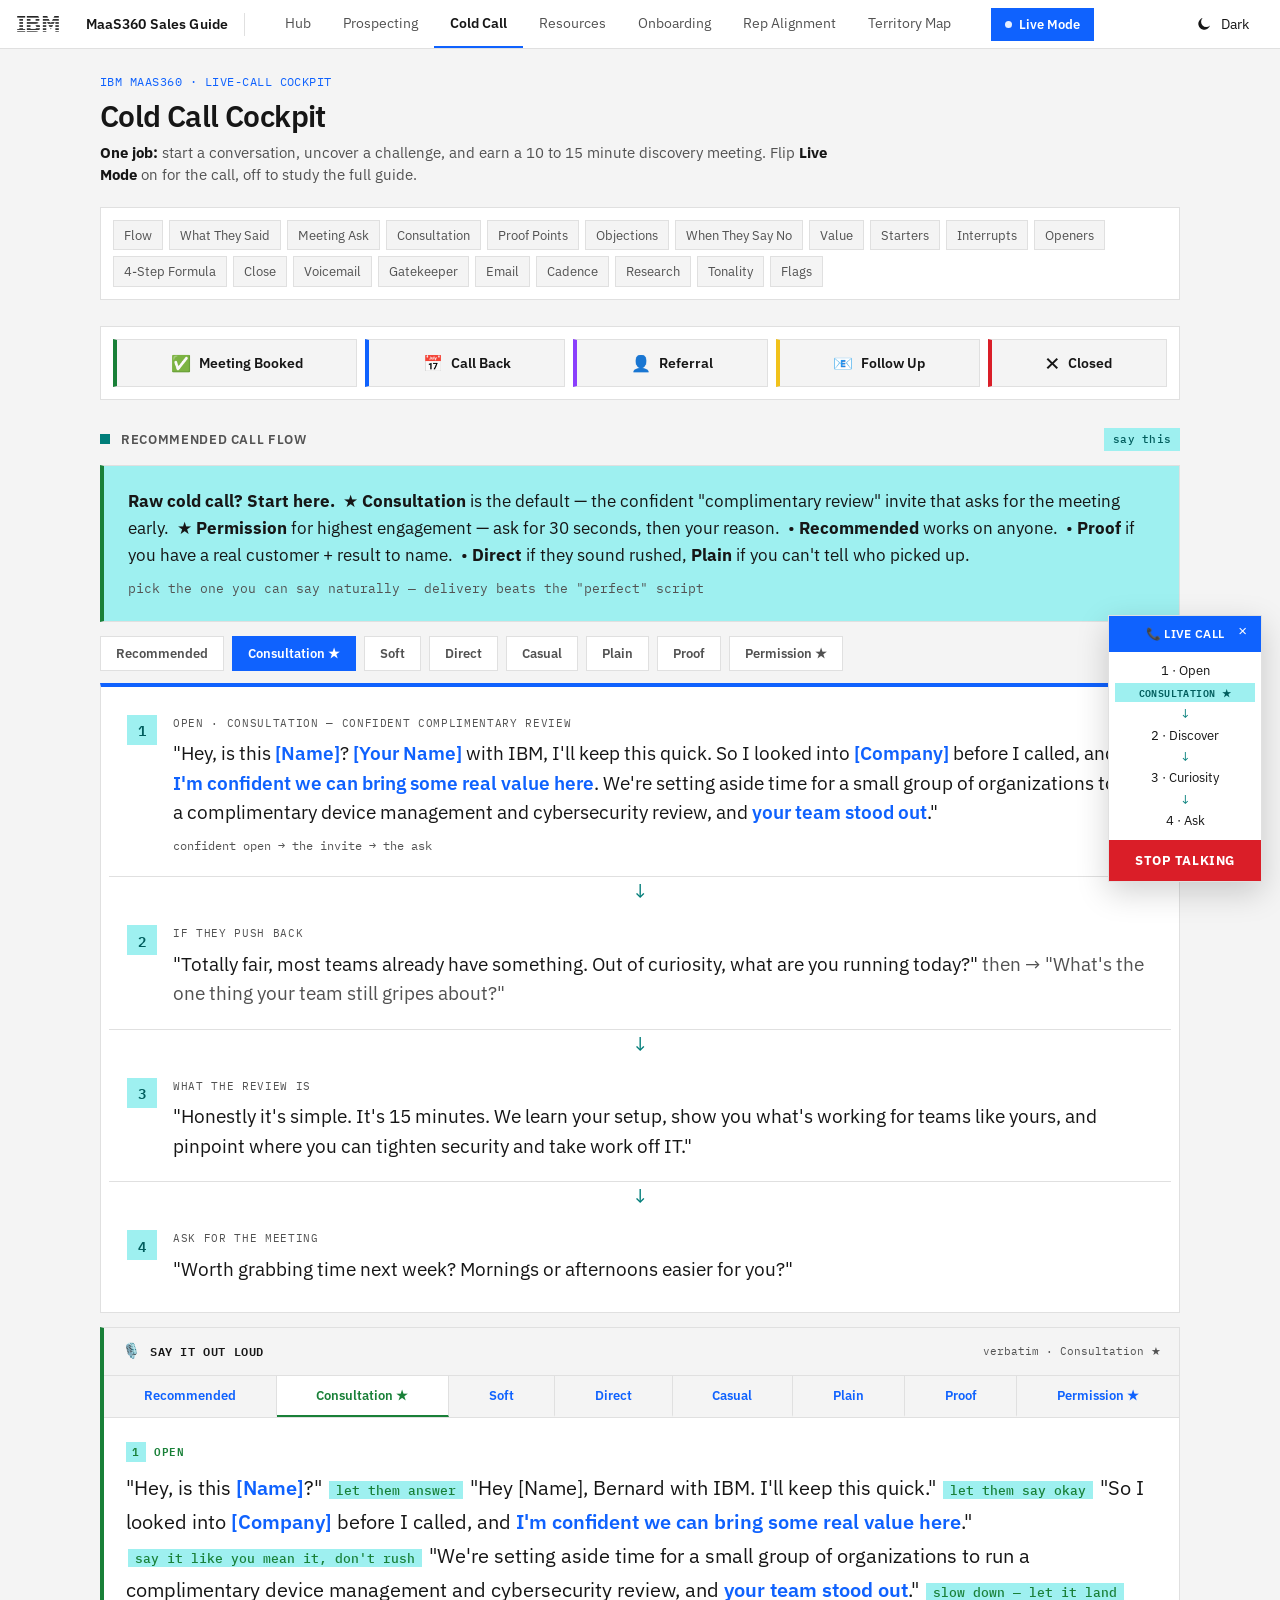
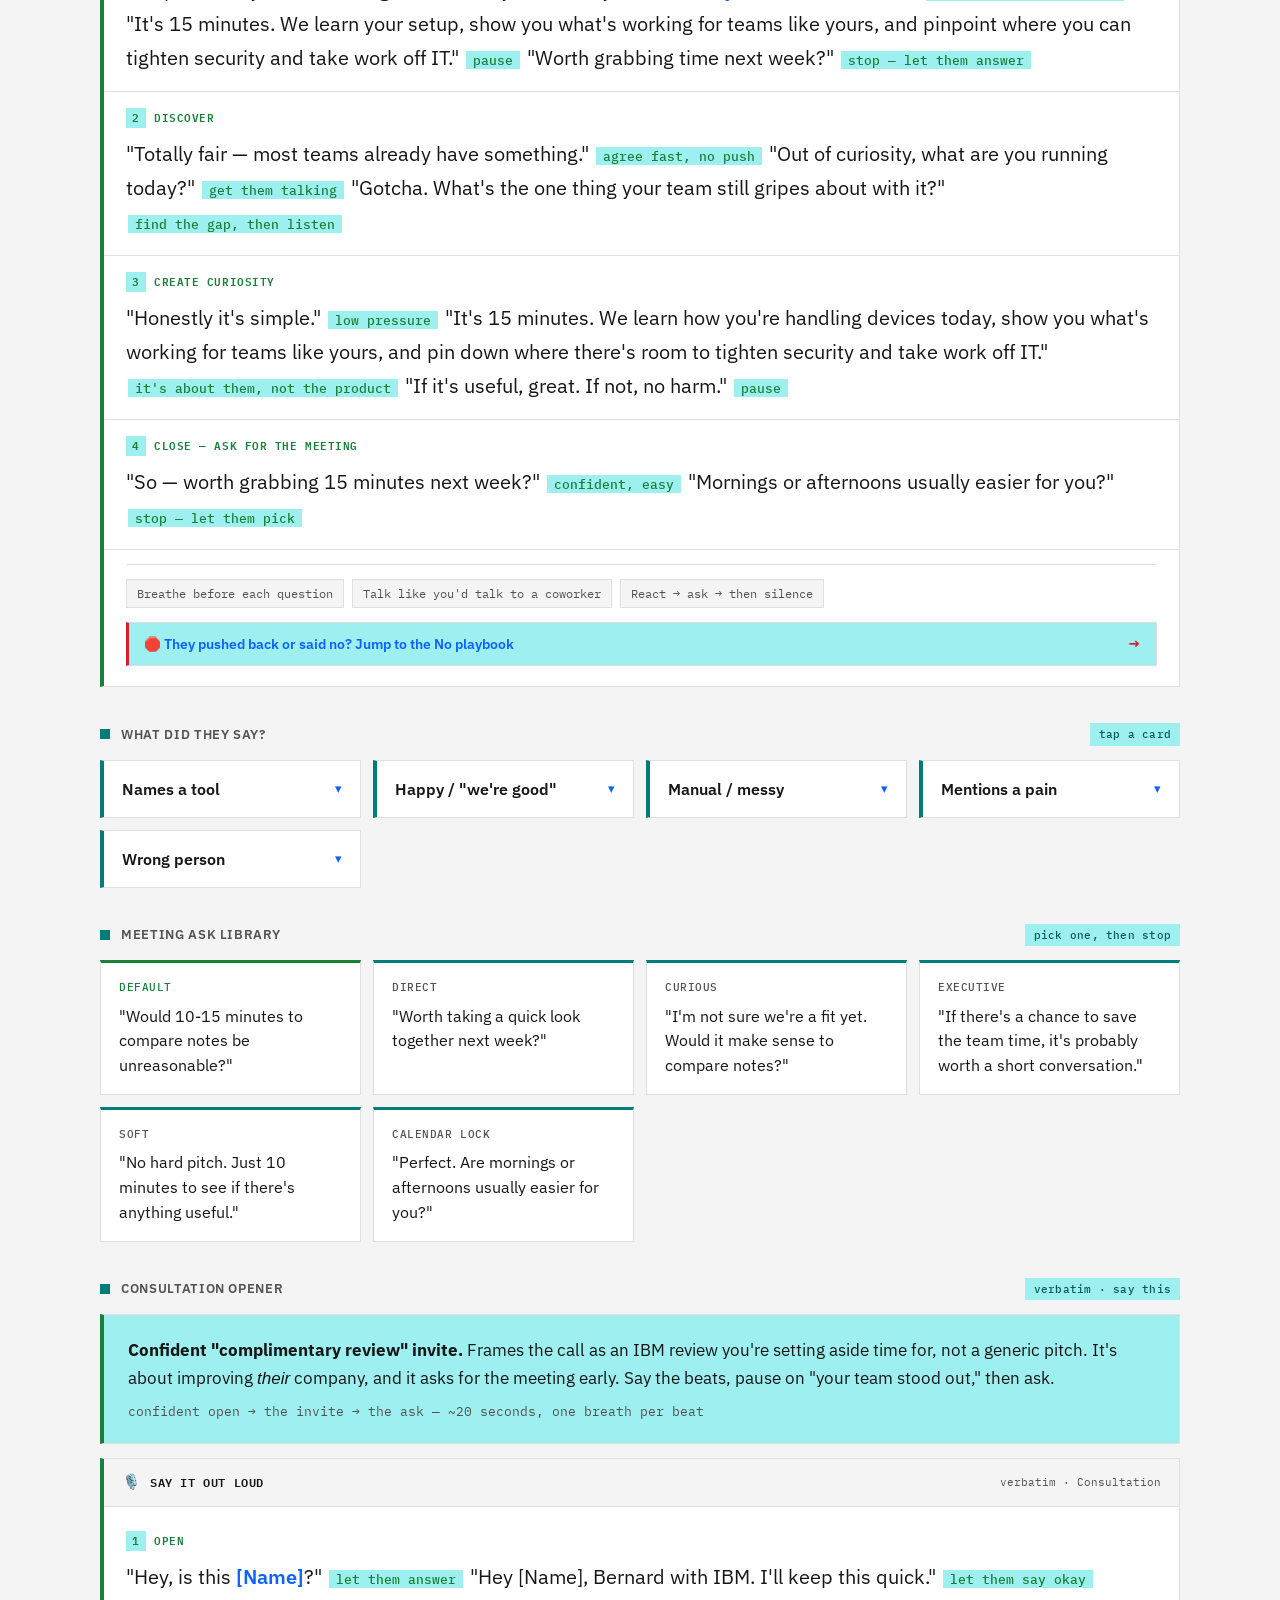
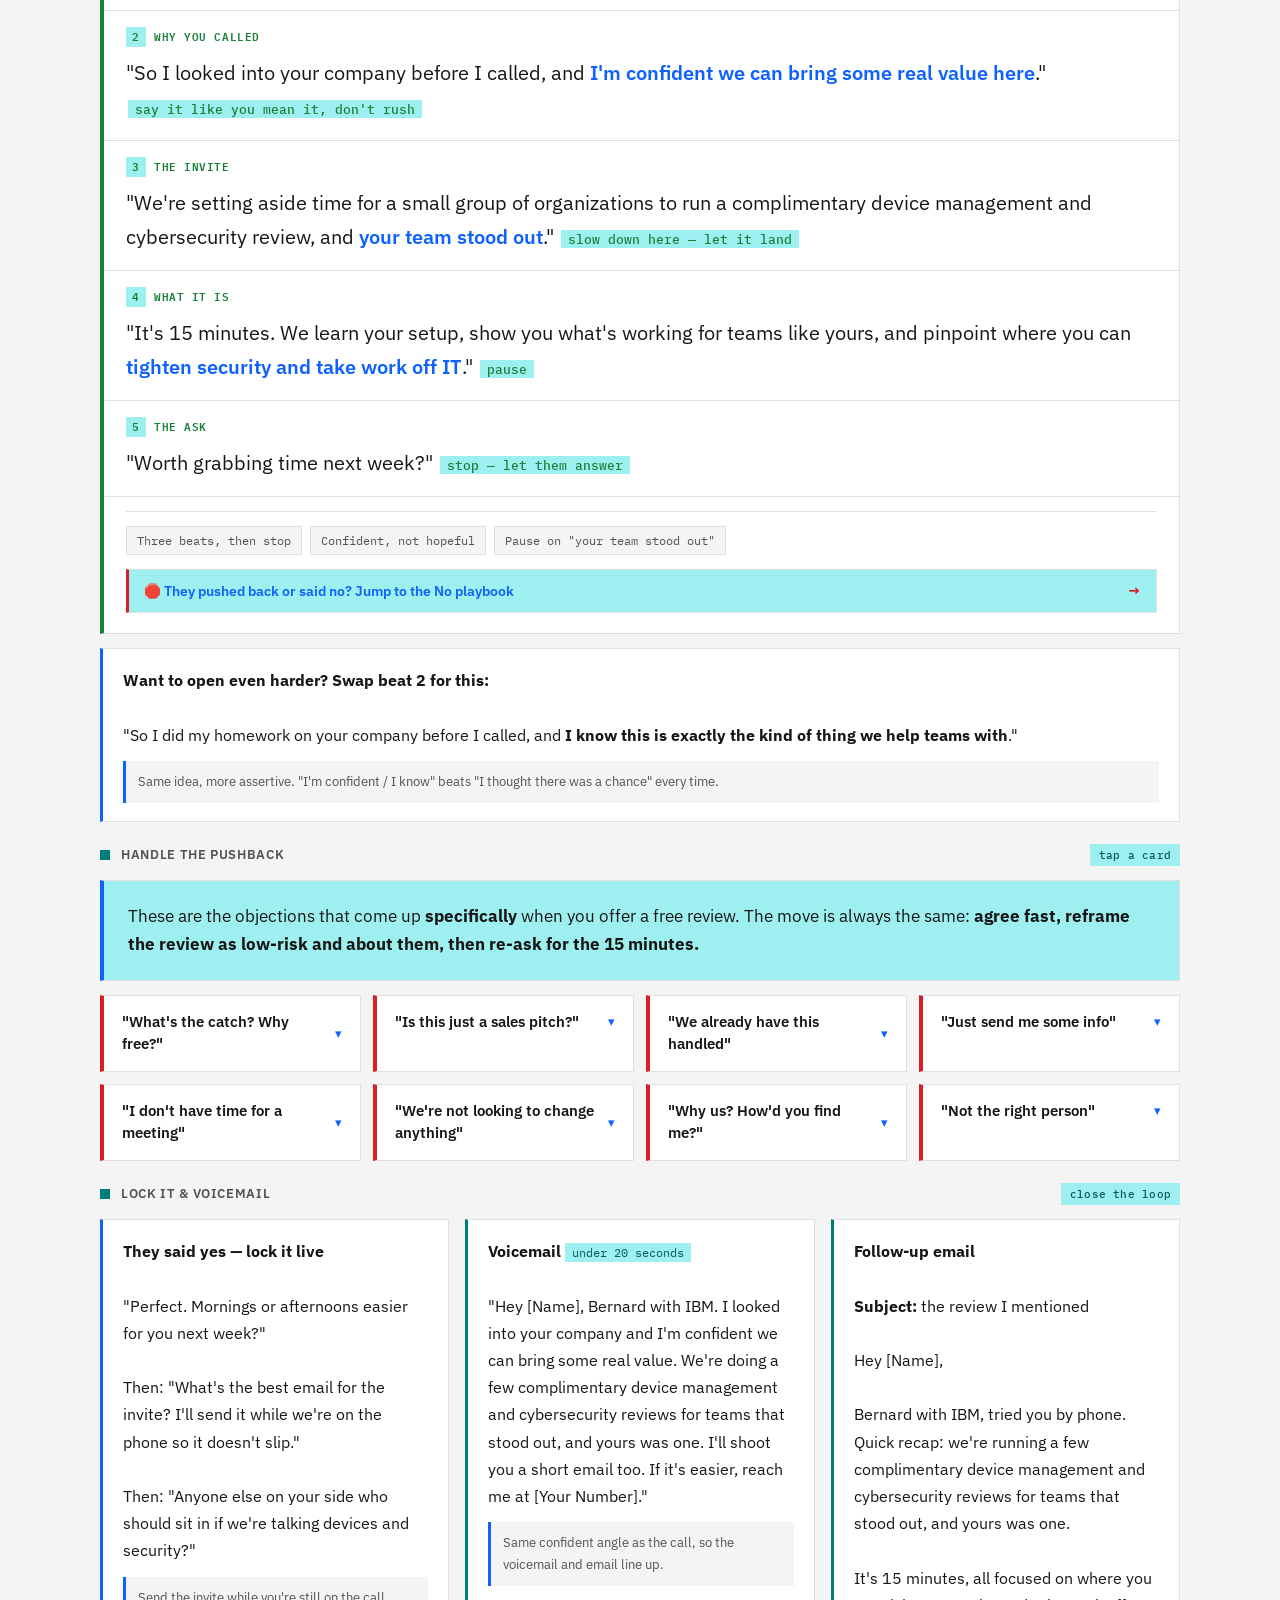
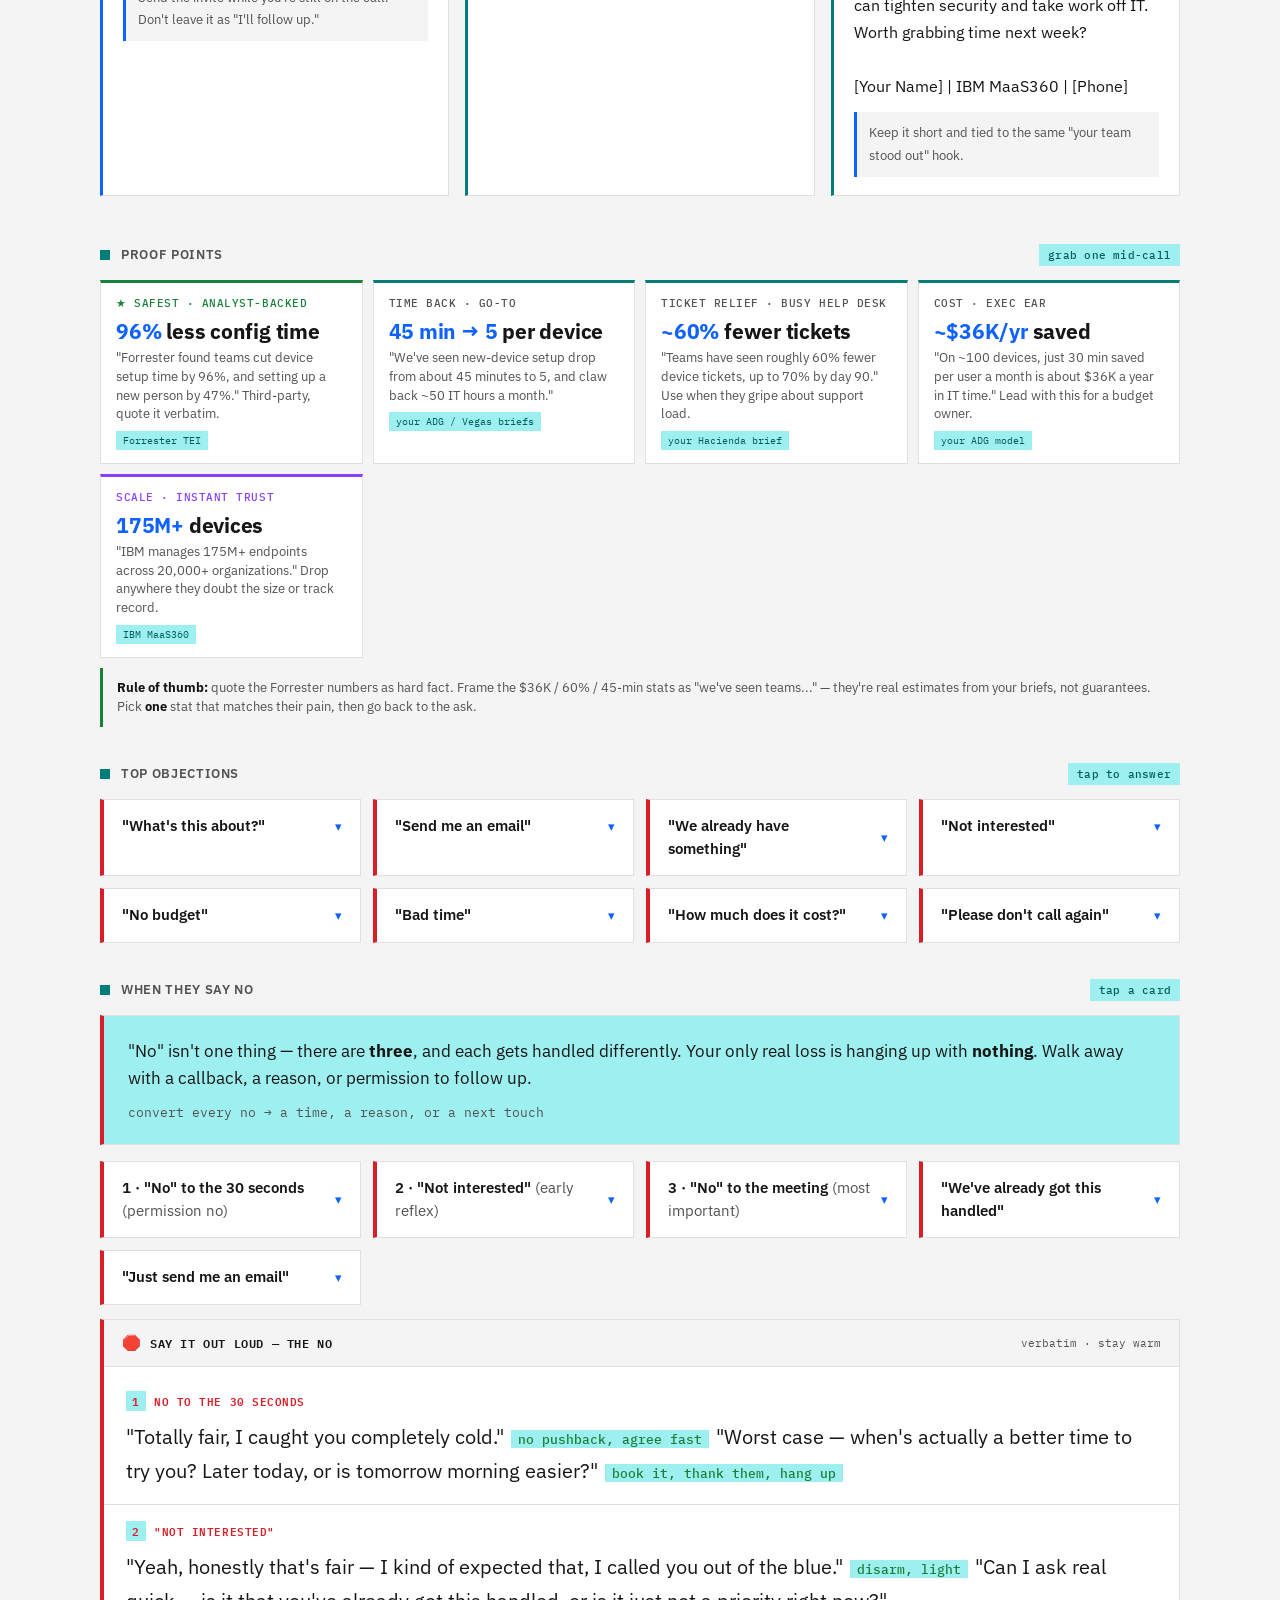
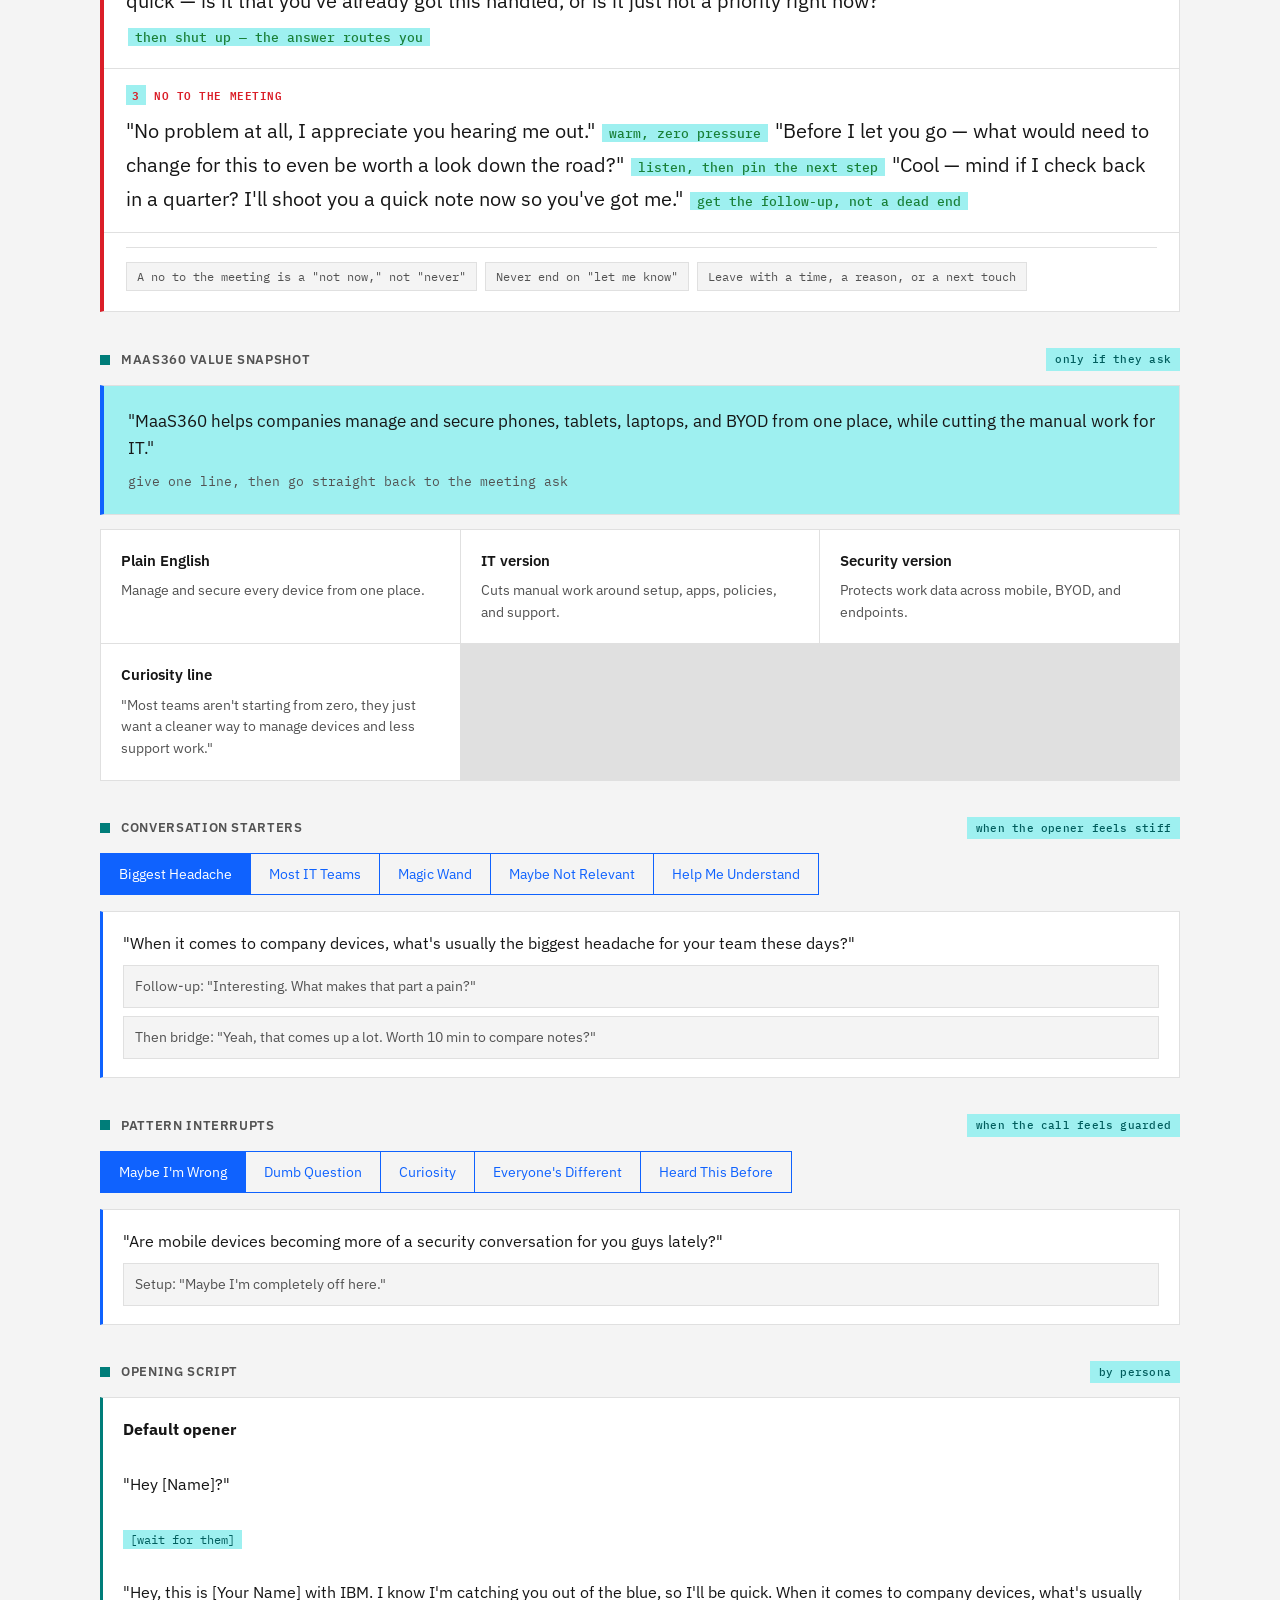
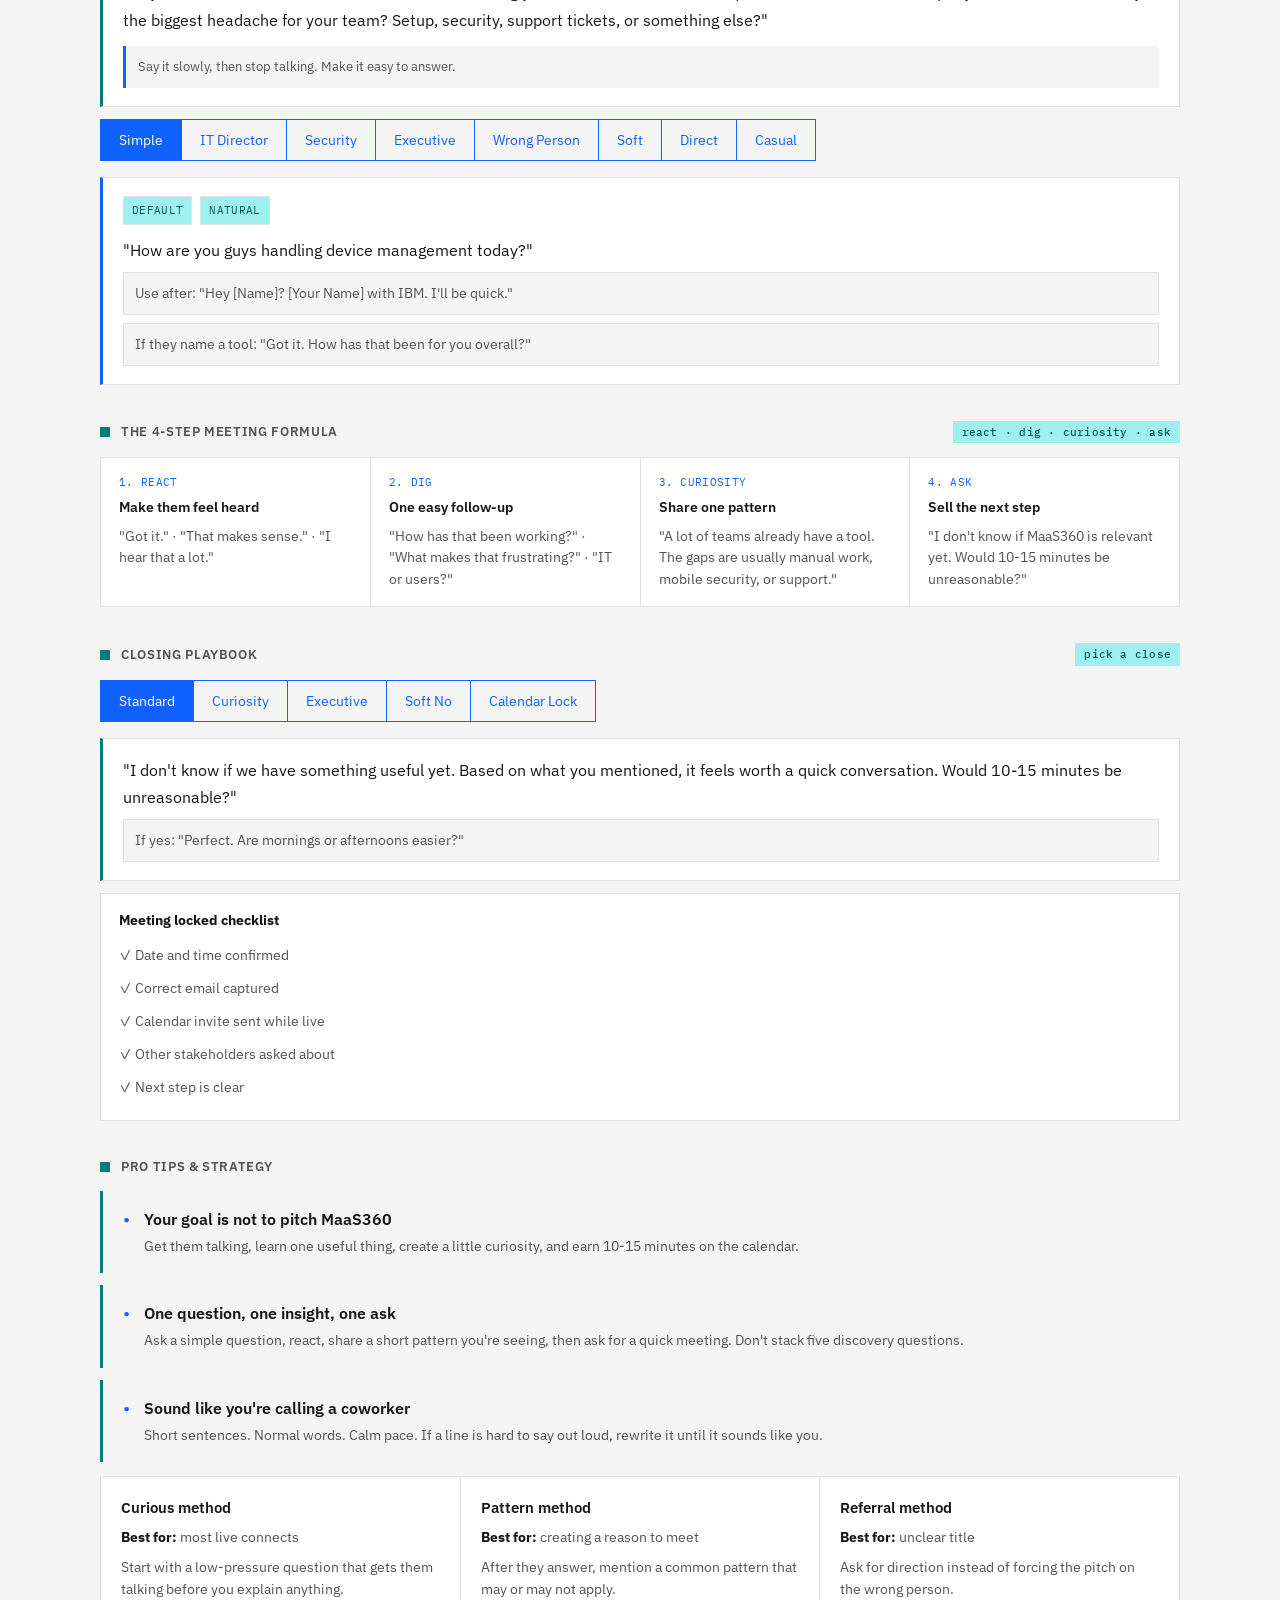
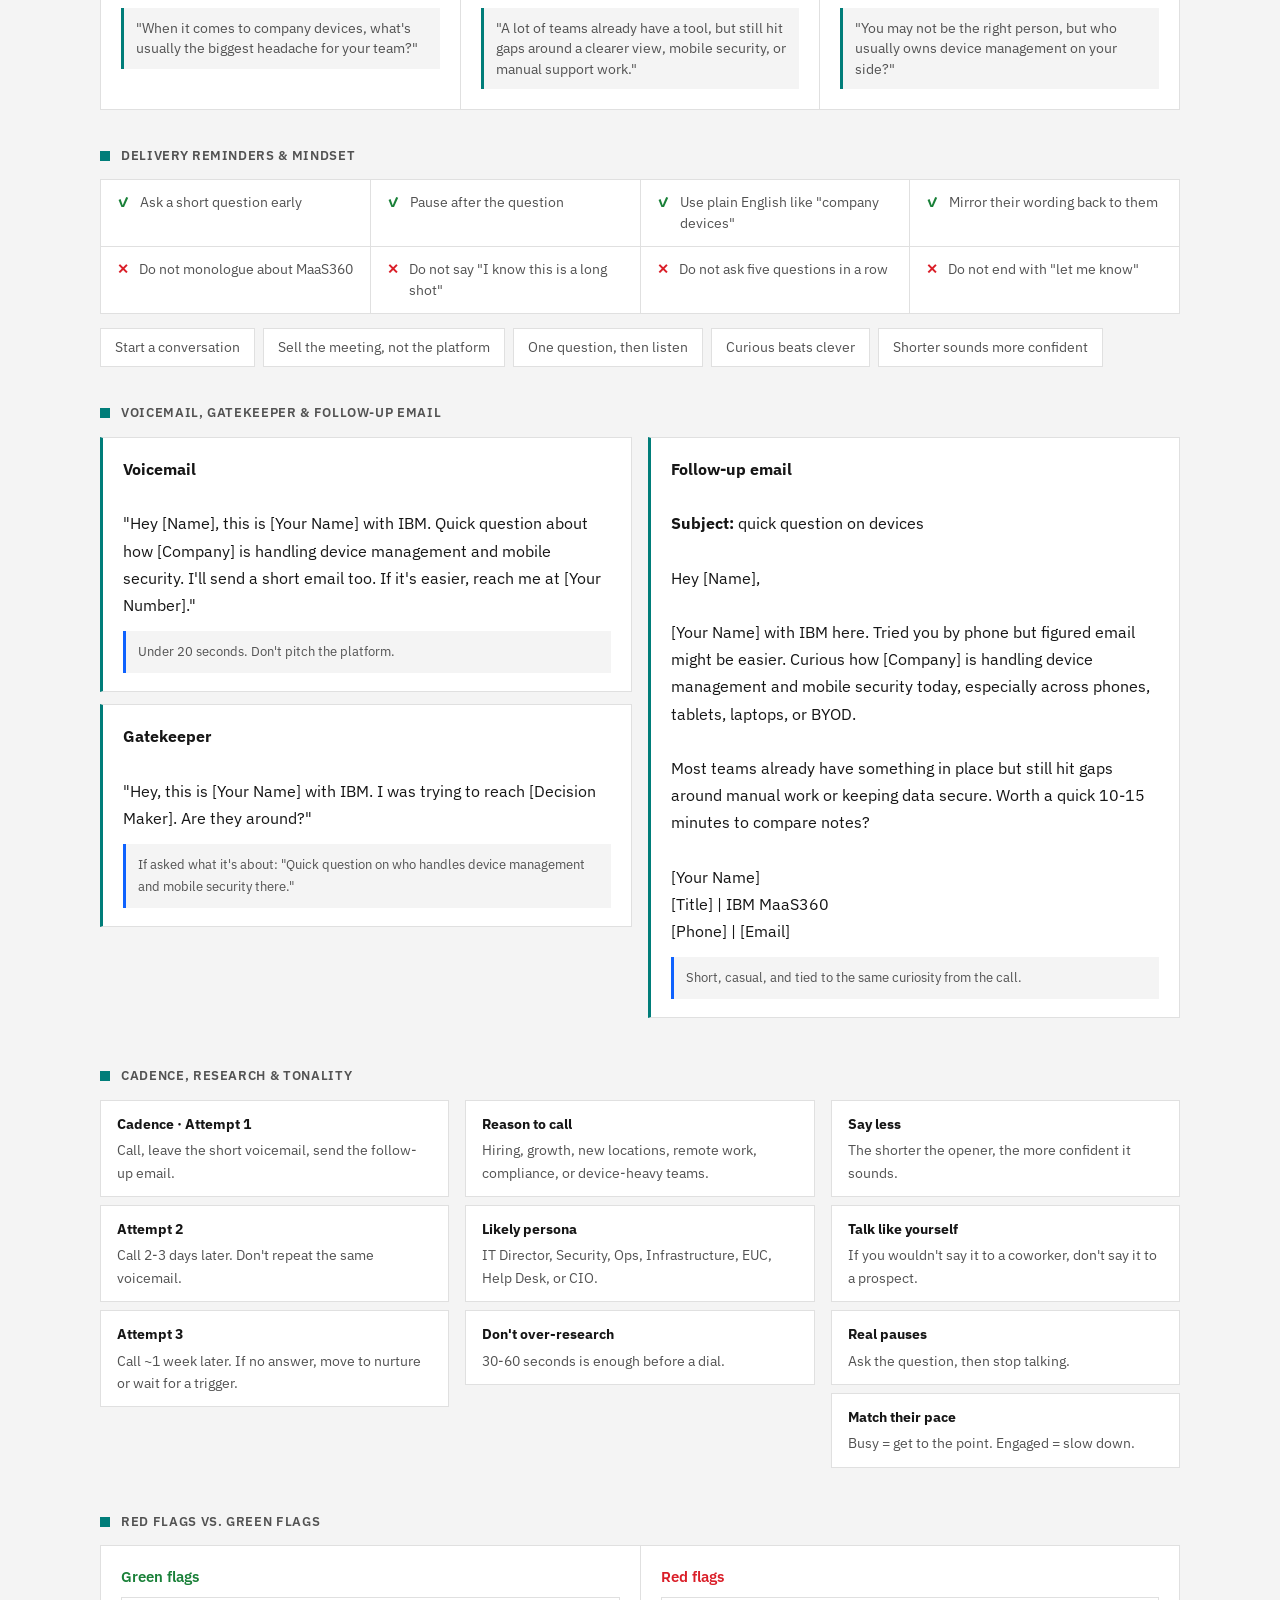
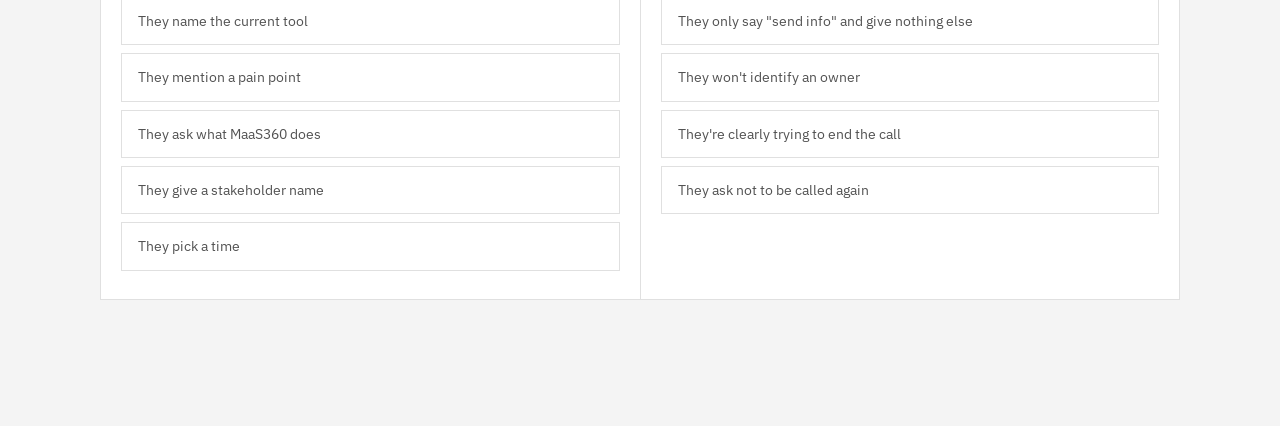
==== commit 75336ecb: "update to cold call" ====
--- a/cold-call.html
+++ b/cold-call.html
@@ -43,10 +43,6 @@
     .cc-head p.sub b{color:var(--text);}
     .live-hint{display:none; font-size:12.5px; color:var(--text-dim); font-family:'IBM Plex Mono',monospace; margin-top:10px;}
     .live-hint b{color:var(--text);}
-    /* "Press L" hint — visible only when NOT in Live Mode */
-    .press-l{display:inline-flex; align-items:center; gap:8px; margin-top:12px; font-size:12.5px; font-family:'IBM Plex Mono',monospace; color:var(--text-dim); background:var(--panel-2); border:1px solid var(--line); border-left:3px solid var(--primary); padding:7px 12px;}
-    .press-l kbd{font-family:inherit; font-weight:600; color:var(--on-primary); background:var(--primary); padding:1px 8px; border:1px solid var(--primary); border-radius:2px;}
-    .press-l b{color:var(--text);}
 
     /* Jump bar (full-guide only) */
     .jump{display:flex; flex-wrap:wrap; gap:6px; margin:18px 0 26px; padding:12px; background:var(--panel); border:1px solid var(--line);}
@@ -76,28 +72,6 @@
       background:var(--panel); color:var(--text-dim); border:1px solid var(--line); transition:all .12s;}
     .op-pill:hover{border-color:var(--primary); color:var(--text);}
     .op-pill.active{background:var(--primary); color:var(--on-primary); border-color:var(--primary);}
-    /* Researched Proof mode */
-    .sector-strip{margin:14px 0 14px; padding:12px 14px; background:var(--acc-bg); border:1px solid var(--line); border-left:3px solid var(--support-success);} 
-    .sector-strip .sector-label{font-family:'IBM Plex Mono',monospace; font-size:11px; font-weight:600; text-transform:uppercase; letter-spacing:.04em; color:var(--support-success); margin-bottom:9px;}
-    .sector-pills,.email-pills{display:flex; flex-wrap:wrap; gap:7px;}
-    .sec-pill,.em-pill{font-family:inherit; font-size:12.5px; font-weight:600; padding:7px 13px; cursor:pointer; background:var(--panel); color:var(--text-dim); border:1px solid var(--line); transition:all .12s;}
-    .sec-pill:hover,.em-pill:hover{border-color:var(--support-success); color:var(--text);}
-    .sec-pill.active,.em-pill.active{background:var(--support-success); color:#fff; border-color:var(--support-success);}
-    .sector-stat{margin-top:10px; padding:9px 12px; background:var(--panel); border-left:3px solid var(--support-success); font-size:12.5px; line-height:1.5; color:var(--text-dim);}
-    
-    .sector-examples{margin-top:8px; font-size:11.5px; color:var(--text-dim); font-family:'IBM Plex Mono',monospace;}
-    .sector-examples b{color:var(--text); font-weight:600;}
-    /* Quick "what you noticed" observation chips — grab one in <5s, click drops it into the script */
-    .obs-strip{margin-top:12px; padding-top:11px; border-top:1px dashed var(--line);}
-    .obs-label{font-family:'IBM Plex Mono',monospace; font-size:10.5px; font-weight:600; text-transform:uppercase; letter-spacing:.04em; color:var(--support-success); margin-bottom:8px;}
-    .obs-chips{display:flex; flex-wrap:wrap; gap:7px;}
-    .obs-chip{font-family:inherit; font-size:12.5px; font-weight:500; padding:7px 12px; cursor:pointer; background:var(--panel); color:var(--text); border:1px solid var(--line); border-left:3px solid var(--support-success); transition:all .12s; text-align:left;}
-    .obs-chip:hover{background:var(--panel-2); border-left-color:var(--primary);}
-    .obs-chip.active{background:var(--support-success); color:#fff; border-left-color:var(--support-success);}
-    .obs-hint{margin-top:7px; font-size:11px; color:var(--text-dim); font-family:'IBM Plex Mono',monospace;}
-.sector-stat b,#emailBody b{color:var(--text);} 
-    .sect-ref{margin-top:16px;}.sect-ref-label{font-family:'IBM Plex Mono',monospace; font-size:11px; font-weight:600; text-transform:uppercase; letter-spacing:.05em; color:var(--support-success); margin-bottom:10px;}
-    .sect-grid{display:grid; grid-template-columns:repeat(auto-fit,minmax(230px,1fr)); gap:10px;}.sect-card{background:var(--panel); border:1px solid var(--line); border-left:3px solid #009d9a; padding:13px 15px;}.sect-card.default{border-left-color:var(--support-success);}.sect-card h5{font-family:'IBM Plex Mono',monospace; font-size:11px; text-transform:uppercase; letter-spacing:.04em; color:#009d9a; margin:0 0 7px; font-weight:600;}.sect-card.default h5{color:var(--support-success);}.sect-card .hook{font-size:13.5px; line-height:1.55; color:var(--text); margin:0 0 8px;}.sect-card .hook b{color:var(--primary);}.sect-card .nums{font-family:'IBM Plex Mono',monospace; font-size:11px; color:var(--acc-fg); background:var(--acc-bg); padding:3px 8px; display:inline-block;}
 
     /* HERO call flow */
     .flow{background:var(--panel); border:1px solid var(--line); border-top:4px solid var(--primary); padding:8px;}
@@ -120,14 +94,14 @@
     .sp-tab:last-child{border-right:none;}
     .sp-tab:hover{background:var(--panel);}
     .sp-tab.active{background:var(--panel); color:var(--support-success); border-bottom-color:var(--support-success);}
-    .spoken-body{padding:6px 0 14px;}
-    .spoken-beat{padding:12px 18px; border-bottom:1px solid var(--line);}
+    .spoken-body{padding:8px 0 20px;}
+    .spoken-beat{padding:16px 22px; border-bottom:1px solid var(--line);}
     .spoken-beat:last-of-type{border-bottom:none;}
     .spoken-beat .beat-label{font-family:'IBM Plex Mono',monospace; font-size:11px; font-weight:600; text-transform:uppercase; letter-spacing:.05em; color:var(--support-success); margin-bottom:9px; display:flex; align-items:center; gap:8px;}
     .spoken-beat .beat-label .n{width:20px; height:20px; background:var(--acc-bg); color:var(--support-success); display:flex; align-items:center; justify-content:center; font-size:11px; flex:0 0 auto;}
-    .spoken-body p.say{font-size:17px; line-height:1.55; color:var(--text); font-weight:400; margin:0;}
+    .spoken-body p.say{font-size:20px; line-height:1.7; color:var(--text); font-weight:400; margin:0;}
     .spoken-body p.say b{color:var(--primary); font-weight:600;}
-    .cue-inline{display:inline; font-family:'IBM Plex Mono',monospace; font-size:11px; font-weight:500; color:var(--support-success); background:var(--acc-bg); padding:1px 6px; margin:0 2px; white-space:nowrap;}
+    .cue-inline{display:inline; font-family:'IBM Plex Mono',monospace; font-size:12.5px; font-weight:500; color:var(--support-success); background:var(--acc-bg); padding:1px 7px; margin:0 2px; white-space:nowrap;}
     .spoken-tips{display:flex; flex-wrap:wrap; gap:8px; margin:14px 22px 0; padding-top:14px; border-top:1px solid var(--line);}
     .spoken-tips .st{font-family:'IBM Plex Mono',monospace; font-size:11.5px; color:var(--text-dim); background:var(--panel-2); border:1px solid var(--line); padding:5px 10px;}
     /* Best-only jump button inside the spoken card */
@@ -272,14 +246,9 @@
     /* In Live Mode, hide everything except the 4 in-call sections. */
     body.live .full-guide,
     body.live .cc-head p.sub,
-    body.live .press-l,
     body.live .jump{display:none;}
     body.live .live-hint{display:block;}
     body.live .cc-sec-title .badge{opacity:.65;}
-    /* Live Mode: drop the flow-step script + duplicate opener pills so only the
-       verbatim "Say It Out Loud" teleprompter shows — no two scripts side by side. */
-    body.live #s-flow .flow,
-    body.live #s-flow .opener-pills{display:none;}
 
     /* ===================== PRINT ===================== */
     @media print{
@@ -346,8 +315,7 @@
       <div class="cc-eyebrow">IBM MaaS360 · Live-Call Cockpit</div>
       <h1>Cold Call Cockpit</h1>
       <p class="sub"><b>One job:</b> start a conversation, uncover a challenge, and earn a 10 to 15 minute discovery meeting. Flip <b>Live Mode</b> on for the call, off to study the full guide.</p>
-      <p class="press-l">Press <kbd>L</kbd> to jump into <b>Live Mode</b> for the call &mdash; strips it down to just your talk track.</p>
-      <p class="live-hint">Live Mode on — showing only the <b>verbatim talk track</b>, <b>What Did They Say</b>, <b>Ask</b>, and <b>Objections</b>. Press <b>L</b> or the button to exit.</p>
+      <p class="live-hint">Live Mode on — showing only <b>Flow</b>, <b>What Did They Say</b>, <b>Ask</b>, and <b>Objections</b>. Press <b>L</b> or the button to exit.</p>
     </div>
 
     <!-- Jump bar (hidden in Live Mode) -->
@@ -355,6 +323,7 @@
       <a href="#s-flow">Flow</a>
       <a href="#s-say">What They Said</a>
       <a href="#s-ask">Meeting Ask</a>
+      <a href="#s-consult">Consultation</a>
       <a href="#s-proof">Proof Points</a>
       <a href="#s-obj">Objections</a>
       <a href="#s-no">When They Say No</a>
@@ -384,24 +353,25 @@
 
     <!-- ============ 1. IN-CALL: HERO FLOW ============ -->
     <section class="cc-sec" id="s-flow">
-      <div class="cc-sec-title">Your Call Flow <span class="badge">say this</span></div>
+      <div class="cc-sec-title">Recommended Call Flow <span class="badge">say this</span></div>
       <div class="snapshot" style="border-left-color:var(--support-success); margin-bottom:14px;">
-        <p><b>Raw cold call? Start here.</b> &nbsp;<b>Proof</b> is the default &mdash; sounds like a researched call, not a cold one: pick the sector below, then read the script. &nbsp;&#9733; <b>Permission</b> for the highest engagement &mdash; ask for 30 seconds, then give your reason. &nbsp;&#8226; <b>General</b> if you want simple and it works on anyone. &nbsp;&#8226; Situational: Direct if rushed, Plain if you can't tell who picked up.</p>
+        <p><b>Raw cold call? Start here.</b> &nbsp;&#9733; <b>Consultation</b> is the default &mdash; the confident "complimentary review" invite that asks for the meeting early. &nbsp;&#9733; <b>Permission</b> for highest engagement &mdash; ask for 30 seconds, then your reason. &nbsp;&#8226; <b>Recommended</b> works on anyone. &nbsp;&#8226; <b>Proof</b> if you have a real customer + result to name. &nbsp;&#8226; <b>Direct</b> if they sound rushed, <b>Plain</b> if you can't tell who picked up.</p>
         <span class="hint">pick the one you can say naturally &mdash; delivery beats the "perfect" script</span>
       </div>
       <div class="opener-pills" id="openerPills" role="tablist" aria-label="Choose your opener">
-        <button class="op-pill" type="button" data-open="rec">General</button>
-        <button class="op-pill" type="button" data-open="best">Permission &#9733;</button>
-        <button class="op-pill active" type="button" data-open="proof">Proof</button>
+        <button class="op-pill active" type="button" data-open="rec">Recommended</button>
+        <button class="op-pill" type="button" data-open="consult">Consultation &#9733;</button>
         <button class="op-pill" type="button" data-open="soft">Soft</button>
         <button class="op-pill" type="button" data-open="direct">Direct</button>
         <button class="op-pill" type="button" data-open="casual">Casual</button>
         <button class="op-pill" type="button" data-open="plain">Plain</button>
+        <button class="op-pill" type="button" data-open="proof">Proof</button>
+        <button class="op-pill" type="button" data-open="best">Permission &#9733;</button>
       </div>
       <div class="flow">
         <div class="flow-step">
           <span class="num">1</span>
-          <div class="role" id="openRole">Open · General</div>
+          <div class="role" id="openRole">Open · Recommended</div>
           <p class="line" id="openLine">"Hey <b>[Name]</b>? <b>[Your Name]</b> with IBM. I know I'm catching you out of the blue, so I'll be quick. When it comes to company devices, what's usually the biggest headache for your team these days? The security side, the manual setup work, or supporting people when something breaks?"</p>
           <span class="cue" id="openCue">then stop talking →</span>
         </div>
@@ -424,44 +394,22 @@
           <p class="line" id="askLine">"Interesting. That's really why I called. I don't know if MaaS360 is relevant yet, but it might be worth <b>10-15 minutes</b> to compare notes. Would that be unreasonable?"</p>
         </div>
       </div>
-
-      <!-- Proof-only: researched-call angle + sector proof story -->
-      <div class="sector-strip" id="sectorStrip" style="display:none;">
-        <div class="sector-label">&#127919; What You Noticed &mdash; choose this before reading the verbatim script</div>
-        <div class="sector-pills" id="sectorPills" role="tablist" aria-label="Choose what you noticed">
-          <button class="sec-pill active" type="button" data-sec="government">Government</button>
-          <button class="sec-pill" type="button" data-sec="school">Education</button>
-          <button class="sec-pill" type="button" data-sec="finance">Finance / Banking</button>
-          <button class="sec-pill" type="button" data-sec="healthcare">Healthcare</button>
-          <button class="sec-pill" type="button" data-sec="industrial">Manufacturing</button>
-          <button class="sec-pill" type="button" data-sec="retail">Retail / Field</button>
-          <button class="sec-pill" type="button" data-sec="legal">Legal</button>
-          <button class="sec-pill" type="button" data-sec="profservices">Prof. Services</button>
-          <button class="sec-pill" type="button" data-sec="general">General</button>
-        </div>
-        <div class="sector-examples" id="sectorExamples"></div>
-        <div class="obs-strip" id="obsStrip">
-          <div class="obs-label">&#128064; Safe "what I noticed" &mdash; true even if you don't know them yet</div>
-          <div class="obs-chips" id="obsChips"></div>
-          <div class="obs-hint">Don't know the account? Tap any of these &mdash; they're safe bets for the whole sector. Fills the <b>[quick observation]</b> line.</div>
-        </div>
-        <div class="sector-stat" id="sectorStat"></div>
-      </div>
       <!-- Say It Out Loud — verbatim teleprompter, synced to the opener pills -->
       <div class="spoken-wrap">
         <div class="spoken-head">
           <span class="ic">&#127897;&#65039;</span>
           <span class="ttl">Say It Out Loud</span>
-          <span class="sub" id="spokenTag">verbatim &middot; General</span>
+          <span class="sub" id="spokenTag">verbatim &middot; Recommended</span>
         </div>
         <div class="spoken-tabs" id="spokenTabs" role="tablist" aria-label="Choose spoken style">
-          <button class="sp-tab" type="button" data-open="rec">General</button>
-          <button class="sp-tab" type="button" data-open="best">Permission &#9733;</button>
-          <button class="sp-tab active" type="button" data-open="proof">Proof</button>
+          <button class="sp-tab active" type="button" data-open="rec">Recommended</button>
+          <button class="sp-tab" type="button" data-open="consult">Consultation &#9733;</button>
           <button class="sp-tab" type="button" data-open="soft">Soft</button>
           <button class="sp-tab" type="button" data-open="direct">Direct</button>
           <button class="sp-tab" type="button" data-open="casual">Casual</button>
           <button class="sp-tab" type="button" data-open="plain">Plain</button>
+          <button class="sp-tab" type="button" data-open="proof">Proof</button>
+          <button class="sp-tab" type="button" data-open="best">Permission &#9733;</button>
         </div>
         <div class="spoken-body">
           <div class="spoken-beat">
@@ -543,6 +491,145 @@
       </div>
     </section>
 
+    <!-- ============ 3.25 IN-CALL: CONSULTATION OPENER ============ -->
+    <section class="cc-sec" id="s-consult">
+      <div class="cc-sec-title">Consultation Opener <span class="badge">verbatim &middot; say this</span></div>
+      <div class="snapshot" style="border-left-color:var(--support-success); margin-bottom:14px;">
+        <p><b>Confident "complimentary review" invite.</b> Frames the call as an IBM review you're setting aside time for, not a generic pitch. It's about improving <em>their</em> company, and it asks for the meeting early. Say the beats, pause on "your team stood out," then ask.</p>
+        <span class="hint">confident open &rarr; the invite &rarr; the ask &mdash; ~20 seconds, one breath per beat</span>
+      </div>
+      <!-- Say It Out Loud — verbatim teleprompter -->
+      <div class="spoken-wrap">
+        <div class="spoken-head">
+          <span class="ic">&#127897;&#65039;</span>
+          <span class="ttl">Say It Out Loud</span>
+          <span class="sub">verbatim &middot; Consultation</span>
+        </div>
+        <div class="spoken-body">
+          <div class="spoken-beat">
+            <div class="beat-label"><span class="n">1</span> Open</div>
+            <p class="say">"Hey, is this <b>[Name]</b>?" <span class="cue-inline">let them answer</span> "Hey [Name], Bernard with IBM. I'll keep this quick." <span class="cue-inline">let them say okay</span></p>
+          </div>
+          <div class="spoken-beat">
+            <div class="beat-label"><span class="n">2</span> Why you called</div>
+            <p class="say">"So I looked into your company before I called, and <b>I'm confident we can bring some real value here</b>." <span class="cue-inline">say it like you mean it, don't rush</span></p>
+          </div>
+          <div class="spoken-beat">
+            <div class="beat-label"><span class="n">3</span> The invite</div>
+            <p class="say">"We're setting aside time for a small group of organizations to run a complimentary device management and cybersecurity review, and <b>your team stood out</b>." <span class="cue-inline">slow down here &mdash; let it land</span></p>
+          </div>
+          <div class="spoken-beat">
+            <div class="beat-label"><span class="n">4</span> What it is</div>
+            <p class="say">"It's 15 minutes. We learn your setup, show you what's working for teams like yours, and pinpoint where you can <b>tighten security and take work off IT</b>." <span class="cue-inline">pause</span></p>
+          </div>
+          <div class="spoken-beat">
+            <div class="beat-label"><span class="n">5</span> The ask</div>
+            <p class="say">"Worth grabbing time next week?" <span class="cue-inline">stop &mdash; let them answer</span></p>
+          </div>
+          <div class="spoken-tips">
+            <span class="st">Three beats, then stop</span>
+            <span class="st">Confident, not hopeful</span>
+            <span class="st">Pause on "your team stood out"</span>
+          </div>
+          <a class="sp-jump" href="#s-no"><span>&#128721; They pushed back or said no? Jump to the No playbook</span><span class="arr">&rarr;</span></a>
+        </div>
+      </div>
+      <!-- Even harder open (optional swap) -->
+      <div class="script-card blue" style="margin-top:14px;">
+        <strong>Want to open even harder? Swap beat 2 for this:</strong><br><br>
+        "So I did my homework on your company before I called, and <b>I know this is exactly the kind of thing we help teams with</b>."
+        <div class="script-note">Same idea, more assertive. "I'm confident / I know" beats "I thought there was a chance" every time.</div>
+      </div>
+      <!-- Consultation-specific objection handling -->
+      <div class="cc-sec-title" style="margin-top:22px;">Handle the Pushback <span class="badge">tap a card</span></div>
+      <div class="snapshot" style="border-left-color:var(--primary); margin-bottom:14px;">
+        <p>These are the objections that come up <b>specifically</b> when you offer a free review. The move is always the same: <b>agree fast, reframe the review as low-risk and about them, then re-ask for the 15 minutes.</b></p>
+      </div>
+      <div class="obj-grid">
+        <div class="obj-card" data-obj>
+          <div class="obj-head"><span class="q">"What's the catch? Why free?"</span><span class="chev">&#9662;</span></div>
+          <div class="obj-body">
+            <p>"No catch, honestly. We do a handful of these because it's the easiest way to show a team where we can actually help. If there's a fit, great, we keep talking. If not, you still walk away knowing where you stand. No cost either way."</p>
+            <span class="then">then &rarr; "So &mdash; worth 15 minutes next week?"</span>
+          </div>
+        </div>
+        <div class="obj-card" data-obj>
+          <div class="obj-head"><span class="q">"Is this just a sales pitch?"</span><span class="chev">&#9662;</span></div>
+          <div class="obj-body">
+            <p>"Fair to ask. It's not a pitch, it's a review. First 15 minutes is us learning how you handle devices today. If there's something worth exploring, I'll say so. If there's not, I'll tell you that too. Either way you get value out of it."</p>
+            <span class="then">then &rarr; "That fair?"</span>
+          </div>
+        </div>
+        <div class="obj-card" data-obj>
+          <div class="obj-head"><span class="q">"We already have this handled"</span><span class="chev">&#9662;</span></div>
+          <div class="obj-body">
+            <p>"Makes sense, most teams I talk to do. That's actually who the review is best for &mdash; not to rip anything out, just a second set of eyes on where the gaps might be. Out of curiosity, what are you running today?"</p>
+            <span class="then">then &rarr; "What's the one thing the team still gripes about?"</span>
+          </div>
+        </div>
+        <div class="obj-card" data-obj>
+          <div class="obj-head"><span class="q">"Just send me some info"</span><span class="chev">&#9662;</span></div>
+          <div class="obj-body">
+            <p>"Happy to. So I don't send you a generic overview though &mdash; what's the one area you'd actually want to see? Security, setup time, or support load? The review's basically that, just live and quicker."</p>
+            <span class="then">then &rarr; "Honestly might be faster to grab 15 minutes. Worth it?"</span>
+          </div>
+        </div>
+        <div class="obj-card" data-obj>
+          <div class="obj-head"><span class="q">"I don't have time for a meeting"</span><span class="chev">&#9662;</span></div>
+          <div class="obj-body">
+            <p>"Totally get it. That's why I kept it to 15 minutes, not an hour. If it's not useful in the first five, you can kick me off the call. When's usually calmer for you, mornings or later in the week?"</p>
+            <span class="then">then &rarr; get a specific window</span>
+          </div>
+        </div>
+        <div class="obj-card" data-obj>
+          <div class="obj-head"><span class="q">"We're not looking to change anything"</span><span class="chev">&#9662;</span></div>
+          <div class="obj-body">
+            <p>"Totally fair, and the review isn't about switching anything. It's just a snapshot of where you're strong and where there might be some easy wins. No pressure to do a thing with it. Worth a look while it's free?"</p>
+            <span class="then">then &rarr; if still no, get a follow-up date</span>
+          </div>
+        </div>
+        <div class="obj-card" data-obj>
+          <div class="obj-head"><span class="q">"Why us? How'd you find me?"</span><span class="chev">&#9662;</span></div>
+          <div class="obj-body">
+            <p>"Honest answer &mdash; I look at teams around your size and industry that tend to deal with a lot of device and security work, and yours stood out. That's the whole reason I picked up the phone."</p>
+            <span class="then">then &rarr; back to the ask: "That's why I figured the 15 minutes was worth it."</span>
+          </div>
+        </div>
+        <div class="obj-card" data-obj>
+          <div class="obj-head"><span class="q">"Not the right person"</span><span class="chev">&#9662;</span></div>
+          <div class="obj-body">
+            <p>"No worries at all. Who usually owns device management or security on your side? I'll bring the review to them &mdash; and would it be weird if I mentioned you pointed me their way?"</p>
+            <span class="then">then &rarr; get the name + warm intro</span>
+          </div>
+        </div>
+      </div>
+      <!-- Lock the meeting + voicemail -->
+      <div class="cc-sec-title" style="margin-top:22px;">Lock It &amp; Voicemail <span class="badge">close the loop</span></div>
+      <div class="trio">
+        <div class="script-card blue">
+          <strong>They said yes &mdash; lock it live</strong><br><br>
+          "Perfect. Mornings or afternoons easier for you next week?"<br><br>
+          Then: "What's the best email for the invite? I'll send it while we're on the phone so it doesn't slip."<br><br>
+          Then: "Anyone else on your side who should sit in if we're talking devices and security?"
+          <div class="script-note">Send the invite while you're still on the call. Don't leave it as "I'll follow up."</div>
+        </div>
+        <div class="script-card">
+          <strong>Voicemail</strong> <em>under 20 seconds</em><br><br>
+          "Hey [Name], Bernard with IBM. I looked into your company and I'm confident we can bring some real value. We're doing a few complimentary device management and cybersecurity reviews for teams that stood out, and yours was one. I'll shoot you a short email too. If it's easier, reach me at [Your Number]."
+          <div class="script-note">Same confident angle as the call, so the voicemail and email line up.</div>
+        </div>
+        <div class="script-card">
+          <strong>Follow-up email</strong><br><br>
+          <strong>Subject:</strong> the review I mentioned<br><br>
+          Hey [Name],<br><br>
+          Bernard with IBM, tried you by phone. Quick recap: we're running a few complimentary device management and cybersecurity reviews for teams that stood out, and yours was one.<br><br>
+          It's 15 minutes, all focused on where you can tighten security and take work off IT. Worth grabbing time next week?<br><br>
+          [Your Name] | IBM MaaS360 | [Phone]
+          <div class="script-note">Keep it short and tied to the same "your team stood out" hook.</div>
+        </div>
+      </div>
+    </section>
+
     <!-- ============ 3.5 IN-CALL: PROOF-POINT CHEAT STRIP ============ -->
     <section class="cc-sec" id="s-proof">
       <div class="cc-sec-title">Proof Points <span class="badge">grab one mid-call</span></div>
@@ -579,20 +666,6 @@
         </div>
       </div>
       <div class="proof-note"><b>Rule of thumb:</b> quote the Forrester numbers as hard fact. Frame the $36K / 60% / 45-min stats as "we've seen teams..." &mdash; they're real estimates from your briefs, not guarantees. Pick <b>one</b> stat that matches their pain, then go back to the ask.</div>
-      <div class="sect-ref">
-        <div class="sect-ref-label">&#127919; Researched proof lines &middot; what you noticed, per sector</div>
-        <div class="sect-grid">
-          <div class="sect-card default"><h5>General / Default</h5><p class="hook">"One-line: setup, security, and support may be quietly eating IT time."</p><span class="nums">~50 hrs/mo &middot; 45 min &rarr; 5</span></div>
-          <div class="sect-card"><h5>Education</h5><p class="hook">"Devices into students/staff hands fast, especially start of year."</p><span class="nums">less setup &middot; fewer tickets</span></div>
-          <div class="sect-card"><h5>Healthcare</h5><p class="hook">"Secure shared + personal devices without adding clinician work."</p><span class="nums">locked down &middot; audit-ready</span></div>
-          <div class="sect-card"><h5>Manufacturing</h5><p class="hook">"People off-desk; device updates and support go manual."</p><span class="nums">~60% fewer tickets</span></div>
-          <div class="sect-card"><h5>Government</h5><p class="hook">"More work, same staff; device work eats hours."</p><span class="nums">45 min &rarr; 5 &middot; ~$36K/yr</span></div>
-          <div class="sect-card"><h5>Retail / Field</h5><p class="hook">"Devices across many sites = lots of small daily problems."</p><span class="nums">~60% fewer tickets</span></div>
-          <div class="sect-card"><h5>Finance / Banking</h5><p class="hook">"Branches + remote staff + exam scrutiny = heavy lift."</p><span class="nums">audit-ready &middot; less exam scramble</span></div>
-          <div class="sect-card"><h5>Legal</h5><p class="hook">"Protect client data across traveling attorneys, no friction."</p><span class="nums">secure BYOD &middot; less IT load</span></div>
-          <div class="sect-card"><h5>Professional Services</h5><p class="hook">"Client data everywhere; people always on the road."</p><span class="nums">secured devices &middot; less manual work</span></div>
-        </div>
-      </div>
     </section>
 
     <!-- ============ 4. IN-CALL: OBJECTIONS ============ -->
@@ -841,21 +914,7 @@
           <div class="script-card"><strong>Gatekeeper</strong><br><br>"Hey, this is [Your Name] with IBM. I was trying to reach [Decision Maker]. Are they around?"<div class="script-note">If asked what it's about: "Quick question on who handles device management and mobile security there."</div></div>
         </div>
         <div>
-          <div class="script-card" id="s-email"><strong>Follow-up email</strong>
-            <div class="email-pills" id="emailPills" role="tablist" aria-label="Match email to sector" style="margin-top:10px;">
-              <button class="em-pill active" type="button" data-em="government">Government</button>
-              <button class="em-pill" type="button" data-em="school">Education</button>
-              <button class="em-pill" type="button" data-em="finance">Finance / Banking</button>
-              <button class="em-pill" type="button" data-em="healthcare">Healthcare</button>
-              <button class="em-pill" type="button" data-em="industrial">Manufacturing</button>
-              <button class="em-pill" type="button" data-em="retail">Retail / Field</button>
-              <button class="em-pill" type="button" data-em="legal">Legal</button>
-              <button class="em-pill" type="button" data-em="profservices">Prof. Services</button>
-              <button class="em-pill" type="button" data-em="general">General</button>
-        </div>
-            <div id="emailBody"></div>
-            <div class="script-note">Use this when they say "send me info." It matches the researched proof angle from the call, so the email does not feel generic.</div>
-          </div>
+          <div class="script-card" id="s-email"><strong>Follow-up email</strong><br><br><strong>Subject:</strong> quick question on devices<br><br>Hey [Name],<br><br>[Your Name] with IBM here. Tried you by phone but figured email might be easier. Curious how [Company] is handling device management and mobile security today, especially across phones, tablets, laptops, or BYOD.<br><br>Most teams already have something in place but still hit gaps around manual work or keeping data secure. Worth a quick 10-15 minutes to compare notes?<br><br>[Your Name]<br>[Title] | IBM MaaS360<br>[Phone] | [Email]<div class="script-note">Short, casual, and tied to the same curiosity from the call.</div></div>
         </div>
       </div>
     </section>
@@ -908,7 +967,7 @@
   <aside class="rail" id="rail" aria-label="Live call flow">
     <button class="rail-close" id="railClose" aria-label="Hide">×</button>
     <div class="rail-head">📞 LIVE CALL</div>
-    <a href="#s-flow">1 · Open <span class="rail-tag" id="railOpen">General</span></a>
+    <a href="#s-flow">1 · Open <span class="rail-tag" id="railOpen">Recommended</span></a>
     <div class="ar">↓</div>
     <a href="#s-flow">2 · Discover</a>
     <div class="ar">↓</div>
@@ -949,7 +1008,7 @@
     // Opener switcher — swaps step 1 of the flow (works in Live Mode)
     (function(){
       var openers={
-        rec:{tag:'General', role:'Open \u00b7 General', cue:'then stop talking \u2192',
+        rec:{tag:'Recommended', role:'Open \u00b7 Recommended', cue:'then stop talking \u2192',
           line:'"Hey <b>[Name]</b>? <b>[Your Name]</b> with IBM. I know I\'m catching you out of the blue, so I\'ll be quick. When it comes to company devices, what\'s usually the biggest headache for your team these days? The security side, the manual setup work, or supporting people when something breaks?"',
           discRole:'Discover', discLine:'"Got it. How are you handling that today? And when it flares up, is it eating your time, IT\'s, or your users\' too?"',
           curiRole:'Create curiosity', curiLine:'"Makes sense. One thing I hear a lot is teams already have a tool, but still deal with manual work, mobile security, or support issues. Has any of that come up on your side?"',
@@ -958,6 +1017,15 @@
           spokenDisc:'"Yeah&hellip; okay, that makes total sense." <span class="cue-inline">react first, genuine</span> "So how are you handling that today?" <span class="cue-inline">let them explain</span> "Gotcha. And when it flares up, is that eating your time and IT\'s, or is it actually slowing your users down too?" <span class="cue-inline">dig into who it hurts</span> "How often are you running into it?" <span class="cue-inline">quantify &mdash; then really listen</span>',
           spokenCuri:'"Yeah, I hear that a lot honestly." <span class="cue-inline">normalize it</span> "The funny thing is, most teams already have some tool in place&hellip; they just still end up stuck on the manual work, or the mobile security side, or all the support tickets." <span class="cue-inline">light, not pitchy</span> "Does any of that sound familiar on your end?" <span class="cue-inline">pause</span>',
           spokenAsk:'"Okay, that\'s actually why I called." <span class="cue-inline">warm, low pressure</span> "Look, I honestly don\'t even know if MaaS360 is a fit for you yet&hellip; but based on what you just said, it might be worth a quick <b>10 or 15 minutes</b> to compare notes." <span class="cue-inline">slow down here</span> "Would that be unreasonable?" <span class="cue-inline">stop &mdash; let them answer</span>'},
+        consult:{tag:'Consultation \u2605', role:'Open \u00b7 Consultation \u2014 confident complimentary review', cue:'confident open \u2192 the invite \u2192 the ask',
+          line:'"Hey, is this <b>[Name]</b>? <b>[Your Name]</b> with IBM, I\'ll keep this quick. So I looked into <b>[Company]</b> before I called, and <b>I\'m confident we can bring some real value here</b>. We\'re setting aside time for a small group of organizations to run a complimentary device management and cybersecurity review, and <b>your team stood out</b>."',
+          discRole:'If they push back', discLine:'"Totally fair, most teams already have something. Out of curiosity, what are you running today?" <span style="color:var(--text-dim);">then &rarr; "What\'s the one thing your team still gripes about?"</span>',
+          curiRole:'What the review is', curiLine:'"Honestly it\'s simple. It\'s 15 minutes. We learn your setup, show you what\'s working for teams like yours, and pinpoint where you can tighten security and take work off IT."',
+          askRole:'Ask for the meeting', askLine:'"Worth grabbing time next week? Mornings or afternoons easier for you?"',
+          spoken:'"Hey, is this <b>[Name]</b>?" <span class="cue-inline">let them answer</span> "Hey [Name], Bernard with IBM. I\'ll keep this quick." <span class="cue-inline">let them say okay</span> "So I looked into <b>[Company]</b> before I called, and <b>I\'m confident we can bring some real value here</b>." <span class="cue-inline">say it like you mean it, don\'t rush</span> "We\'re setting aside time for a small group of organizations to run a complimentary device management and cybersecurity review, and <b>your team stood out</b>." <span class="cue-inline">slow down &mdash; let it land</span> "It\'s 15 minutes. We learn your setup, show you what\'s working for teams like yours, and pinpoint where you can tighten security and take work off IT." <span class="cue-inline">pause</span> "Worth grabbing time next week?" <span class="cue-inline">stop &mdash; let them answer</span>',
+          spokenDisc:'"Totally fair &mdash; most teams already have something." <span class="cue-inline">agree fast, no push</span> "Out of curiosity, what are you running today?" <span class="cue-inline">get them talking</span> "Gotcha. What\'s the one thing your team still gripes about with it?" <span class="cue-inline">find the gap, then listen</span>',
+          spokenCuri:'"Honestly it\'s simple." <span class="cue-inline">low pressure</span> "It\'s 15 minutes. We learn how you\'re handling devices today, show you what\'s working for teams like yours, and pin down where there\'s room to tighten security and take work off IT." <span class="cue-inline">it\'s about them, not the product</span> "If it\'s useful, great. If not, no harm." <span class="cue-inline">pause</span>',
+          spokenAsk:'"So &mdash; worth grabbing 15 minutes next week?" <span class="cue-inline">confident, easy</span> "Mornings or afternoons usually easier for you?" <span class="cue-inline">stop &mdash; let them pick</span>'},
         soft:{tag:'Soft', role:'Open \u00b7 Soft \u2014 lowest pressure', cue:'if they stall \u2192 "Are you even the right person for device stuff, or is that someone else?"',
           line:'"Hey <b>[Name]</b>? <b>[Your Name]</b> with IBM. I know you weren\'t expecting my call, so I\'ll keep it short. This might not even be relevant for you, but how\'s your team handling company devices these days?"',
           discRole:'Discover', discLine:'"Got it. Has that been pretty smooth, or is there one part that still bugs the team? And are you looking to change anything, or just living with it for now?"',
@@ -1003,7 +1071,7 @@
           spokenDisc:'"Yeah, makes sense &mdash; that\'s helpful." <span class="cue-inline">react genuine</span> "Where\'s the gap for you honestly &mdash; is it more the rollout and getting people set up, or locking everything down and keeping it secure after?" <span class="cue-inline">two lanes, not three</span> "And how far off is that from where you\'d actually want it to be?" <span class="cue-inline">frame it against the result you named &mdash; then listen</span>',
           spokenCuri:'"Yeah, that\'s exactly what that customer was wrestling with too honestly." <span class="cue-inline">confident, not salesy</span> "And the reason it actually worked &mdash; we didn\'t rip anything out on them, we just closed the gaps around what they already had running." <span class="cue-inline">tie it straight back to the result you named</span> "Does that line up with how your setup looks?" <span class="cue-inline">pause</span>',
           spokenAsk:'"That\'s really why I gave you a call." <span class="cue-inline">warm</span> "Might be worth a quick <b>10 or 15 minutes</b> just to compare what you\'re doing today against where we usually help. If it\'s not relevant, you tell me and we\'re done." <span class="cue-inline">low pressure, honest</span> "Open to it?" <span class="cue-inline">stop &mdash; let them answer</span>'},
-        best:{tag:'Permission \u2605', role:'Open \u00b7 Permission \u2014 ask first, then your reason', cue:'get the yes \u2192 give the reason \u2192 one question',
+        best:{tag:'Best \u2605', role:'Open \u00b7 Best \u2014 permission + reason', cue:'get the yes \u2192 give the reason \u2192 one question',
           line:'"Hey <b>[Name]</b>? <b>[Your Name]</b> with IBM. We\'ve never spoken, so full honesty, this is a cold call. Can I have 30 seconds to tell you why I called, and then you can tell me to buzz off? [wait for yes] Appreciate it. The reason I called \u2014 teams your size keep telling me their work phones and laptops eat up way more time and risk than they should. We\'ve actually helped some cut new-device setup from 45 minutes down to about 5. Didn\'t know if that\'s on your radar, or if you\'ve got it handled?"',
           discRole:'Discover', discLine:'"Right, okay. Is that landing mostly on you, or is there a whole team on it? And honestly, is fixing it a priority this year, or more of a someday thing?"',
           curiRole:'Create curiosity', curiLine:'"Yeah, that\'s the pattern I keep running into. The part that bites people is usually the stuff you don\'t see coming, a device walks out the door, or you get asked to prove everything\'s locked down and it\'s a scramble. That ever a worry on your end?"',
@@ -1013,9 +1081,7 @@
           spokenCuri:'"Yeah, honestly that\'s the pattern I keep running into." <span class="cue-inline">calm, not salesy</span> "The part that usually bites people is the stuff they don\'t see coming &mdash; a device walks out the door with someone, or they get asked to prove everything\'s locked down and it turns into a scramble." <span class="cue-inline">name the risk they haven\'t said yet</span> "Is that ever a worry on your end?" <span class="cue-inline">pause</span>',
           spokenAsk:'"That\'s really why I gave you a call." <span class="cue-inline">low pressure</span> "Might be worth a quick <b>10 or 15 minutes</b> just to compare what you\'re doing today against where we usually help. And if it\'s not a fit, you tell me and we\'re done, no weirdness." <span class="cue-inline">honest, easy</span> "Fair enough?" <span class="cue-inline">stop &mdash; let them answer</span>'}
       };
-      var proofSectors={"general": {"tag": "General", "line": "\"Hey <b>[Name]</b>? <b>[Your Name]</b> with IBM. I was looking at <b>[Company]</b> before I called. We recently worked with another organization pretty similar to you guys and had some good success simplifying how they manage and secure devices. That's actually why I wanted to give you a call. How are you guys handling device management today?\"", "disc": "\"Got it. Where does most of the time go today - setup, security, or support tickets?\"", "curi": "\"Yeah, that makes sense. Most teams already have something in place, but the device work still piles up in the background.\"", "ask": "\"Might be worth <b>10 or 15 minutes</b> to compare notes and see if there is anything useful.\"", "spoken": "\"Hey, is this <b>[Name]</b>?\" <span class=\"cue-inline\">let them answer</span> \"Hey [Name], it is Bernard with IBM. I was looking at <b>[Company]</b> before I called.\" <span class=\"cue-inline\">normal tone</span> \"We recently worked with another organization pretty similar to you guys and had some good success simplifying how they manage and secure devices.\" <span class=\"cue-inline\">short proof</span> \"That's actually why I wanted to give you a call.\" <span class=\"cue-inline\">pause</span> \"Just curious, how are you guys handling device management today?\" <span class=\"cue-inline\">then stop</span>", "spDisc": "\"Got it, that helps.\" <span class=\"cue-inline\">react first</span> \"Where does most of the time go today - setup, security, or support tickets?\" <span class=\"cue-inline\">let them pick a lane</span>", "spCuri": "\"Yeah, that makes sense.\" <span class=\"cue-inline\">connect it back</span> \"Most teams already have something in place, but the device work still piles up in the background.\" <span class=\"cue-inline\">keep it light</span>", "spAsk": "\"That is why I reached out.\" <span class=\"cue-inline\">low pressure</span> \"Might be worth a quick <b>10 or 15 minutes</b> to compare notes and see if there is anything useful. If not, totally fair.\" <span class=\"cue-inline\">give the out</span> \"Fair enough?\" <span class=\"cue-inline\">stop</span>", "stat": "<b>Angle:</b> similar organization, similar device workload. <b>Bridge:</b> that's why I wanted to call."}, "school": {"tag": "Education", "line": "\"Hey <b>[Name]</b>? <b>[Your Name]</b> with IBM. I was looking at <b>[Company]</b> before I called. We recently worked with another school system pretty similar to you guys and helped cut down a lot of device setup and support headaches. That's actually why I wanted to give you a call. How are you handling devices today?\"", "disc": "\"How has the device side been for you this year? More of a setup headache, or more of a support ticket headache?\"", "curi": "\"Yeah, that tracks. Schools usually have a ton of devices moving at once, and IT ends up carrying most of that load.\"", "ask": "\"Might be worth <b>10 or 15 minutes</b> to compare notes and see if there is anything useful before the next device cycle.\"", "spoken": "\"Hey, is this <b>[Name]</b>?\" <span class=\"cue-inline\">let them answer</span> \"Hey [Name], it is Bernard with IBM. I was looking at <b>[Company]</b> before I called.\" <span class=\"cue-inline\">easy tone</span> \"We recently worked with another school system pretty similar to you guys and helped cut down a lot of device setup and support headaches.\" <span class=\"cue-inline\">short proof</span> \"That's actually why I wanted to give you a call.\" <span class=\"cue-inline\">pause</span> \"Just curious, how are you handling devices today?\" <span class=\"cue-inline\">then stop</span>", "spDisc": "\"Got it.\" <span class=\"cue-inline\">react first</span> \"How has the device side been for you this year? More setup, or more support tickets?\" <span class=\"cue-inline\">let them talk</span>", "spCuri": "\"Yeah, that tracks.\" <span class=\"cue-inline\">connect it</span> \"Schools usually have a ton of devices moving at once, and IT ends up carrying most of that load.\" <span class=\"cue-inline\">normalize</span>", "spAsk": "\"That is why I called.\" <span class=\"cue-inline\">warm</span> \"Might be worth a quick <b>10 or 15 minutes</b> to compare notes and see if there is anything useful before the next device cycle.\" <span class=\"cue-inline\">low pressure</span> \"Fair enough?\" <span class=\"cue-inline\">stop</span>", "stat": "<b>Angle:</b> similar school system with recurring device load. <b>Bridge:</b> that's why I wanted to call."}, "healthcare": {"tag": "Healthcare", "line": "\"Hey <b>[Name]</b>? <b>[Your Name]</b> with IBM. I was looking at <b>[Company]</b> before I called. We recently worked with another healthcare team that was trying to keep devices secure and compliant without creating more work for staff. That's actually why I wanted to give you a call. How are you handling device security today?\"", "disc": "\"Is the bigger challenge locking devices down, proving compliance, or just supporting staff day to day?\"", "curi": "\"Yeah, that is the balance I keep hearing about in healthcare - secure everything, but do not slow the staff down.\"", "ask": "\"Might be worth <b>10 or 15 minutes</b> to compare notes and see if there is anything useful.\"", "spoken": "\"Hey, is this <b>[Name]</b>?\" <span class=\"cue-inline\">let them answer</span> \"Hey [Name], it is Bernard with IBM. I was looking at <b>[Company]</b> before I called.\" <span class=\"cue-inline\">soft, credible</span> \"We recently worked with another healthcare team that was trying to keep devices secure and compliant without creating more work for staff.\" <span class=\"cue-inline\">short proof</span> \"That's actually why I wanted to give you a call.\" <span class=\"cue-inline\">pause</span> \"Just curious, how are you handling device security today?\" <span class=\"cue-inline\">then stop</span>", "spDisc": "\"Got it.\" <span class=\"cue-inline\">react first</span> \"Is the bigger challenge locking devices down, proving compliance, or just supporting staff day to day?\" <span class=\"cue-inline\">let them pick</span>", "spCuri": "\"Yeah, that is the balance I keep hearing about in healthcare.\" <span class=\"cue-inline\">normalize</span> \"Secure everything, but do not slow the staff down.\" <span class=\"cue-inline\">simple</span>", "spAsk": "\"That is why I wanted to reach out.\" <span class=\"cue-inline\">low pressure</span> \"Might be worth a quick <b>10 or 15 minutes</b> to compare notes and see if there is anything useful.\" <span class=\"cue-inline\">give the out</span> \"Fair enough?\" <span class=\"cue-inline\">stop</span>", "stat": "<b>Angle:</b> healthcare security and compliance without extra staff burden. <b>Bridge:</b> that's why I wanted to call."}, "industrial": {"tag": "Manufacturing", "line": "\"Hey <b>[Name]</b>? <b>[Your Name]</b> with IBM. I was looking at <b>[Company]</b> before I called. We recently worked with another manufacturer pretty similar to you guys and helped cut down a lot of the device support work that was eating up time. That's actually why I wanted to give you a call. How are you handling device management today?\"", "disc": "\"Is the bigger headache keeping devices updated, or supporting people when something breaks out on the floor or in the field?\"", "curi": "\"Yeah, that is usually where it adds up - not one huge project, just a lot of little device issues that keep pulling IT away.\"", "ask": "\"Might be worth <b>10 or 15 minutes</b> to compare notes and see if there is anything useful.\"", "spoken": "\"Hey, is this <b>[Name]</b>?\" <span class=\"cue-inline\">let them answer</span> \"Hey [Name], it is Bernard with IBM. I was looking at <b>[Company]</b> before I called.\" <span class=\"cue-inline\">natural</span> \"We recently worked with another manufacturer pretty similar to you guys and helped cut down a lot of the device support work that was eating up time.\" <span class=\"cue-inline\">short proof</span> \"That's actually why I wanted to give you a call.\" <span class=\"cue-inline\">pause</span> \"Just curious, how are you handling device management today?\" <span class=\"cue-inline\">then stop</span>", "spDisc": "\"Gotcha.\" <span class=\"cue-inline\">react first</span> \"Is the bigger headache keeping devices updated, or supporting people when something breaks out on the floor or in the field?\" <span class=\"cue-inline\">let them answer</span>", "spCuri": "\"Yeah, that is usually where it adds up.\" <span class=\"cue-inline\">connect</span> \"Not one huge project, just a lot of little device issues that keep pulling IT away.\" <span class=\"cue-inline\">pause</span>", "spAsk": "\"That is why I called.\" <span class=\"cue-inline\">low pressure</span> \"Might be worth a quick <b>10 or 15 minutes</b> to compare notes and see if there is anything useful.\" <span class=\"cue-inline\">give the out</span> \"Fair enough?\" <span class=\"cue-inline\">stop</span>", "stat": "<b>Angle:</b> similar manufacturer with device support eating time. <b>Bridge:</b> that's why I wanted to call."}, "government": {"tag": "Government", "line": "\"Hey <b>[Name]</b>? <b>[Your Name]</b> with IBM. I was looking at <b>[Company]</b> before I called. We recently worked with another government IT team dealing with the same thing most agencies are - more work, same staff. We helped them get device setup from about 45 minutes down to 5. That's actually why I wanted to give you a call. How are you handling devices today?\"", "disc": "\"Where does device work eat the most time today - issuing them, supporting them, or keeping everything secure and compliant?\"", "curi": "\"Yeah, that is exactly why I thought of your team. Public-sector IT usually has to make every hour count.\"", "ask": "\"Might be worth <b>10 or 15 minutes</b> to compare notes and see if there is anything useful.\"", "spoken": "\"Hey, is this <b>[Name]</b>?\" <span class=\"cue-inline\">let them answer</span> \"Hey [Name], it is Bernard with IBM. I was looking at <b>[Company]</b> before I called.\" <span class=\"cue-inline\">steady</span> \"We recently worked with another government IT team dealing with the same thing most agencies are - more work, same staff. We helped them get device setup from about <b>45 minutes down to 5</b>.\" <span class=\"cue-inline\">short proof</span> \"That's actually why I wanted to give you a call.\" <span class=\"cue-inline\">pause</span> \"Just curious, how are you handling devices today?\" <span class=\"cue-inline\">then stop</span>", "spDisc": "\"Got it.\" <span class=\"cue-inline\">react first</span> \"Where does device work eat the most time today - issuing them, supporting them, or keeping everything secure and compliant?\" <span class=\"cue-inline\">let them pick</span>", "spCuri": "\"Yeah, that is exactly why I thought of your team.\" <span class=\"cue-inline\">connect it</span> \"Public-sector IT usually has to make every hour count.\" <span class=\"cue-inline\">keep it simple</span>", "spAsk": "\"That is why I wanted to reach out.\" <span class=\"cue-inline\">low pressure</span> \"Might be worth a quick <b>10 or 15 minutes</b> to compare notes and see if there is anything useful.\" <span class=\"cue-inline\">give the out</span> \"Fair enough?\" <span class=\"cue-inline\">stop</span>", "stat": "<b>Angle:</b> government IT doing more with the same staff. <b>Bridge:</b> that's why I wanted to call."}, "retail": {"tag": "Retail / Field", "line": "\"Hey <b>[Name]</b>? <b>[Your Name]</b> with IBM. I was looking at <b>[Company]</b> before I called. We recently worked with another organization with a similar footprint and helped reduce device support issues across multiple locations. That's actually why I wanted to give you a call. How are you handling devices across your locations today?\"", "disc": "\"Is the bigger issue keeping devices updated across sites, or the support load when something breaks at one of them?\"", "curi": "\"Yeah, that is usually the hidden cost with distributed teams - a lot of small device problems across a lot of places.\"", "ask": "\"Might be worth <b>10 or 15 minutes</b> to compare notes and see if there is anything useful.\"", "spoken": "\"Hey, is this <b>[Name]</b>?\" <span class=\"cue-inline\">let them answer</span> \"Hey [Name], it is Bernard with IBM. I was looking at <b>[Company]</b> before I called.\" <span class=\"cue-inline\">easy</span> \"We recently worked with another organization with a similar footprint and helped reduce device support issues across multiple locations.\" <span class=\"cue-inline\">short proof</span> \"That's actually why I wanted to give you a call.\" <span class=\"cue-inline\">pause</span> \"Just curious, how are you handling devices across your locations today?\" <span class=\"cue-inline\">then stop</span>", "spDisc": "\"Got it.\" <span class=\"cue-inline\">react first</span> \"Is the bigger issue keeping devices updated across sites, or the support load when something breaks at one of them?\" <span class=\"cue-inline\">let them answer</span>", "spCuri": "\"Yeah, that is usually the hidden cost with distributed teams.\" <span class=\"cue-inline\">normalize</span> \"A lot of small device problems across a lot of places.\" <span class=\"cue-inline\">pause</span>", "spAsk": "\"That is really why I reached out.\" <span class=\"cue-inline\">low pressure</span> \"Might be worth a quick <b>10 or 15 minutes</b> to compare notes and see if there is anything useful.\" <span class=\"cue-inline\">give the out</span> \"Fair enough?\" <span class=\"cue-inline\">stop</span>", "stat": "<b>Angle:</b> similar footprint with device issues across locations. <b>Bridge:</b> that's why I wanted to call."}, "finance": {"tag": "Finance / Banking", "line": "\"Hey <b>[Name]</b>? <b>[Your Name]</b> with IBM. I was looking at <b>[Company]</b> before I called. We recently worked with another financial institution pretty similar to you guys and helped make device security and audit prep a lot easier. That's actually why I wanted to give you a call. How are you handling device security today?\"", "disc": "\"Is the bigger pressure locking devices down, or proving everything when audit or exam time comes around?\"", "curi": "\"Yeah, that is exactly the kind of thing I was thinking of. In finance, the device work is not just support - it has to be provable.\"", "ask": "\"Might be worth <b>10 or 15 minutes</b> to compare notes and see if there is anything useful.\"", "spoken": "\"Hey, is this <b>[Name]</b>?\" <span class=\"cue-inline\">let them answer</span> \"Hey [Name], it is Bernard with IBM. I was looking at <b>[Company]</b> before I called.\" <span class=\"cue-inline\">calm</span> \"We recently worked with another financial institution pretty similar to you guys and helped make device security and audit prep a lot easier.\" <span class=\"cue-inline\">short proof</span> \"That's actually why I wanted to give you a call.\" <span class=\"cue-inline\">pause</span> \"Just curious, how are you handling device security today?\" <span class=\"cue-inline\">then stop</span>", "spDisc": "\"Got it.\" <span class=\"cue-inline\">react first</span> \"Is the bigger pressure locking devices down, or proving everything when audit or exam time comes around?\" <span class=\"cue-inline\">let them pick</span>", "spCuri": "\"Yeah, that is exactly the kind of thing I was thinking of.\" <span class=\"cue-inline\">connect</span> \"In finance, the device work is not just support - it has to be provable.\" <span class=\"cue-inline\">pause</span>", "spAsk": "\"That is why I wanted to reach you.\" <span class=\"cue-inline\">low pressure</span> \"Might be worth a quick <b>10 or 15 minutes</b> to compare notes and see if there is anything useful.\" <span class=\"cue-inline\">give the out</span> \"Fair enough?\" <span class=\"cue-inline\">stop</span>", "stat": "<b>Angle:</b> similar financial team with security and audit pressure. <b>Bridge:</b> that's why I wanted to call."}, "legal": {"tag": "Legal", "line": "\"Hey <b>[Name]</b>? <b>[Your Name]</b> with IBM. I was looking at <b>[Company]</b> before I called. We recently worked with another law firm pretty similar to you guys and helped them better secure client data across laptops and mobile devices. That's actually why I wanted to give you a call. How are you handling that today?\"", "disc": "\"Is the bigger concern protecting client data, or supporting attorneys across laptops and phones without slowing them down?\"", "curi": "\"Yeah, that is the balance I hear from firms a lot - protect the data, but keep attorneys moving.\"", "ask": "\"Might be worth <b>10 or 15 minutes</b> to compare notes and see if there is anything useful.\"", "spoken": "\"Hey, is this <b>[Name]</b>?\" <span class=\"cue-inline\">let them answer</span> \"Hey [Name], it is Bernard with IBM. I was looking at <b>[Company]</b> before I called.\" <span class=\"cue-inline\">natural</span> \"We recently worked with another law firm pretty similar to you guys and helped them better secure client data across laptops and mobile devices.\" <span class=\"cue-inline\">short proof</span> \"That's actually why I wanted to give you a call.\" <span class=\"cue-inline\">pause</span> \"Just curious, how are you handling that today?\" <span class=\"cue-inline\">then stop</span>", "spDisc": "\"Got it.\" <span class=\"cue-inline\">react first</span> \"Is the bigger concern protecting client data, or supporting attorneys across laptops and phones without slowing them down?\" <span class=\"cue-inline\">listen</span>", "spCuri": "\"Yeah, that is the balance I hear from firms a lot.\" <span class=\"cue-inline\">normalize</span> \"Protect the data, but keep attorneys moving.\" <span class=\"cue-inline\">simple</span>", "spAsk": "\"That is really why I reached out.\" <span class=\"cue-inline\">low pressure</span> \"Might be worth a quick <b>10 or 15 minutes</b> to compare notes and see if there is anything useful.\" <span class=\"cue-inline\">give the out</span> \"Fair enough?\" <span class=\"cue-inline\">stop</span>", "stat": "<b>Angle:</b> similar law firm protecting client data across devices. <b>Bridge:</b> that's why I wanted to call."}, "profservices": {"tag": "Professional Services", "line": "\"Hey <b>[Name]</b>? <b>[Your Name]</b> with IBM. I was looking at <b>[Company]</b> before I called. We recently worked with another professional services firm pretty similar to you guys and helped improve device security while reducing support overhead. That's actually why I wanted to give you a call. How are you handling device management today?\"", "disc": "\"Is the bigger challenge keeping client data secure, or supporting people who are always moving between offices and client sites?\"", "curi": "\"Yeah, that is usually where it gets messy - client data everywhere, devices everywhere, and IT trying to keep it consistent.\"", "ask": "\"Might be worth <b>10 or 15 minutes</b> to compare notes and see if there is anything useful.\"", "spoken": "\"Hey, is this <b>[Name]</b>?\" <span class=\"cue-inline\">let them answer</span> \"Hey [Name], it is Bernard with IBM. I was looking at <b>[Company]</b> before I called.\" <span class=\"cue-inline\">easy tone</span> \"We recently worked with another professional services firm pretty similar to you guys and helped improve device security while reducing support overhead.\" <span class=\"cue-inline\">short proof</span> \"That's actually why I wanted to give you a call.\" <span class=\"cue-inline\">pause</span> \"Just curious, how are you handling device management today?\" <span class=\"cue-inline\">then stop</span>", "spDisc": "\"Got it.\" <span class=\"cue-inline\">react first</span> \"Is the bigger challenge keeping client data secure, or supporting people who are always moving between offices and client sites?\" <span class=\"cue-inline\">let them talk</span>", "spCuri": "\"Yeah, that is usually where it gets messy.\" <span class=\"cue-inline\">connect</span> \"Client data everywhere, devices everywhere, and IT trying to keep it consistent.\" <span class=\"cue-inline\">pause</span>", "spAsk": "\"That is why I reached out.\" <span class=\"cue-inline\">low pressure</span> \"Might be worth a quick <b>10 or 15 minutes</b> to compare notes and see if there is anything useful.\" <span class=\"cue-inline\">give the out</span> \"Fair enough?\" <span class=\"cue-inline\">stop</span>", "stat": "<b>Angle:</b> similar professional services firm with security and support overhead. <b>Bridge:</b> that's why I wanted to call."}};
       var roleEl=document.getElementById('openRole'), lineEl=document.getElementById('openLine'), cueEl=document.getElementById('openCue'), railEl=document.getElementById('railOpen');
-      var sectorStripEl=document.getElementById('sectorStrip'), sectorStatEl=document.getElementById('sectorStat'), activeSector='government';
       var discRoleEl=document.getElementById('discRole'), discLineEl=document.getElementById('discLine');
       var curiRoleEl=document.getElementById('curiRole'), curiLineEl=document.getElementById('curiLine');
       var askRoleEl=document.getElementById('askRole'), askLineEl=document.getElementById('askLine');
@@ -1037,75 +1103,12 @@
         if(railEl){railEl.textContent=o.tag;}
         document.querySelectorAll('#openerPills .op-pill').forEach(function(x){x.classList.toggle('active', x.getAttribute('data-open')===key);});
         document.querySelectorAll('#spokenTabs .sp-tab').forEach(function(x){x.classList.toggle('active', x.getAttribute('data-open')===key);});
-        if(sectorStripEl){ sectorStripEl.style.display=(key==='proof')?'block':'none'; if(key==='proof'){applySector(activeSector);renderObs(activeSector);} }
       }
-      var emailTemplates={"general": "<strong>Subject:</strong> thought of your team<br><br>Hey [Name],<br><br>Bernard with IBM here. I tried you by phone, but figured email might be easier.<br><br>I was looking at [Company] before I reached out. We recently worked with another organization pretty similar to you guys and had some good success simplifying how they manage and secure devices.<br><br>That's why I wanted to reach out. Not sure if it is relevant, but would you be open to <b>10-15 minutes</b> to compare notes?<br><br>Bernard<br>IBM MaaS360", "school": "<strong>Subject:</strong> thought of your team<br><br>Hey [Name],<br><br>Bernard with IBM here. I tried you by phone, but figured email might be easier.<br><br>I was looking at your district/school before I reached out. We recently worked with another school system pretty similar to you guys and helped cut down a lot of device setup and support headaches.<br><br>That's why I wanted to reach out. Not sure if it is relevant, but would you be open to <b>10-15 minutes</b> to compare notes?<br><br>Bernard<br>IBM MaaS360", "healthcare": "<strong>Subject:</strong> thought of your team<br><br>Hey [Name],<br><br>Bernard with IBM here. I tried you by phone, but figured email might be easier.<br><br>I was looking at your organization before I reached out. We recently worked with another healthcare team that was trying to keep devices secure and compliant without creating more work for staff.<br><br>That's why I wanted to reach out. Not sure if it is relevant, but would you be open to <b>10-15 minutes</b> to compare notes?<br><br>Bernard<br>IBM MaaS360", "industrial": "<strong>Subject:</strong> thought of your team<br><br>Hey [Name],<br><br>Bernard with IBM here. I tried you by phone, but figured email might be easier.<br><br>I was looking at [Company] before I reached out. We recently worked with another manufacturer pretty similar to you guys and helped cut down a lot of device support work that was eating up time.<br><br>That's why I wanted to reach out. Not sure if it is relevant, but would you be open to <b>10-15 minutes</b> to compare notes?<br><br>Bernard<br>IBM MaaS360", "government": "<strong>Subject:</strong> thought of your team<br><br>Hey [Name],<br><br>Bernard with IBM here. I tried you by phone, but figured email might be easier.<br><br>I was looking at your agency before I reached out. We recently worked with another government IT team dealing with the same thing most agencies are - more work, same staff. We helped them get device setup from about <b>45 minutes down to 5</b>.<br><br>That's why I wanted to reach out. Not sure if it is relevant, but would you be open to <b>10-15 minutes</b> to compare notes?<br><br>Bernard<br>IBM MaaS360", "retail": "<strong>Subject:</strong> thought of your team<br><br>Hey [Name],<br><br>Bernard with IBM here. I tried you by phone, but figured email might be easier.<br><br>I was looking at [Company] before I reached out. We recently worked with another organization with a similar footprint and helped reduce device support issues across multiple locations.<br><br>That's why I wanted to reach out. Not sure if it is relevant, but would you be open to <b>10-15 minutes</b> to compare notes?<br><br>Bernard<br>IBM MaaS360", "finance": "<strong>Subject:</strong> thought of your team<br><br>Hey [Name],<br><br>Bernard with IBM here. I tried you by phone, but figured email might be easier.<br><br>I was looking at [Company] before I reached out. We recently worked with another financial institution pretty similar to you guys and helped make device security and audit prep a lot easier.<br><br>That's why I wanted to reach out. Not sure if it is relevant, but would you be open to <b>10-15 minutes</b> to compare notes?<br><br>Bernard<br>IBM MaaS360", "legal": "<strong>Subject:</strong> thought of your team<br><br>Hey [Name],<br><br>Bernard with IBM here. I tried you by phone, but figured email might be easier.<br><br>I was looking at your firm before I reached out. We recently worked with another law firm pretty similar to you guys and helped them better secure client data across laptops and mobile devices.<br><br>That's why I wanted to reach out. Not sure if it is relevant, but would you be open to <b>10-15 minutes</b> to compare notes?<br><br>Bernard<br>IBM MaaS360", "profservices": "<strong>Subject:</strong> thought of your team<br><br>Hey [Name],<br><br>Bernard with IBM here. I tried you by phone, but figured email might be easier.<br><br>I was looking at [Company] before I reached out. We recently worked with another professional services firm pretty similar to you guys and helped improve device security while reducing support overhead.<br><br>That's why I wanted to reach out. Not sure if it is relevant, but would you be open to <b>10-15 minutes</b> to compare notes?<br><br>Bernard<br>IBM MaaS360"};
-      var sectorExamples={
-        general:'Fits: mixed/unknown IT shops \u2014 <b>Comporium, Vector Security, Daktronics, Deluxe</b>',
-        school:'Fits: universities & districts \u2014 <b>UNL, LSU, Tulane, Creighton, Lincoln Public Schools</b>',
-        healthcare:'Fits: hospitals & health systems \u2014 <b>Oklahoma Heart, FMOLHS, North Memorial, Magellan Health</b>',
-        industrial:'Fits: manufacturing & field ops \u2014 <b>Vermeer, Ziegler CAT, Japs-Olson, Stuller</b>',
-        government:'Fits: agencies & public sector \u2014 <b>City of New Orleans, Sedgwick County, Oakland</b>',
-        retail:'Fits: multi-location & stores \u2014 <b>Caribou Coffee, Living Spaces, Restaurant Technologies</b>',
-        finance:'Fits: banks, insurance, lending \u2014 <b>Arvest, BancFirst, Tinker FCU, Lockton, LoanDepot, QBE/NAU</b>',
-        legal:'Fits: law firms \u2014 <b>Polsinelli, Husch Blackwell, Fish & Richardson</b>',
-        profservices:'Fits: consulting & accounting \u2014 <b>EisnerAmper, Eide Bailly, Augeo, Colle & McVoy</b>'
-      };
-      var sectorExamplesEl=document.getElementById('sectorExamples');
-      // Quick, tappable "what I noticed" observations — pick one in under 5 seconds mid-call.
-      var sectorObs={
-        general:["how much every team runs on mobile now","hybrid work is basically the norm","work and personal devices all mixed together","device counts just keep climbing"],
-        school:["back-to-school season ramping up","the summer device refresh window","how many devices schools juggle now","end-of-year device collection coming"],
-        healthcare:["how many shared devices you all run","compliance is always front and center","staff leaning on mobile more than ever","patient data lives on so many devices now"],
-        industrial:["how many folks are off-desk","devices out on the floor take a beating","shift work makes support tricky","operations basically run around the clock"],
-        government:["you're likely heading into budget season","doing more with tight staffing","compliance is always on the radar","device security keeps getting scrutiny"],
-        retail:["the seasonal / holiday ramp","how many locations you're juggling","high device turnover on the floor","seasonal hiring spikes"],
-        finance:["exams and audits are always looming","how much customer data sits on devices","branches plus remote staff everywhere","security scrutiny keeps climbing"],
-        legal:["how much client data lives on devices","attorneys are always on the move","confidentiality is everything in your world","billable time's too precious for IT hassles"],
-        profservices:["how much your people are on the road","client data travels everywhere","utilization time is precious","growth usually means more devices fast"]
-      }
-      var obsChipsEl=document.getElementById('obsChips');
-      // Swap the [quick observation] placeholder in whatever's on screen with the chosen phrase.
-      function injectObs(text){
-        var tag='<b>['+text+']</b>';
-        [lineEl,spokenLineEl].forEach(function(el){
-          if(!el) return;
-          el.innerHTML=el.innerHTML.replace('<b>[quick observation]</b>',tag);
-        });
-      }
-      function renderObs(sec){
-        if(!obsChipsEl||!sectorObs[sec]) return;
-        obsChipsEl.innerHTML='';
-        sectorObs[sec].forEach(function(t){
-          var b=document.createElement('button');
-          b.type='button'; b.className='obs-chip'; b.textContent=t;
-          b.addEventListener('click',function(){
-            applySector(activeSector);
-            injectObs(t);
-            document.querySelectorAll('#obsChips .obs-chip').forEach(function(c){c.classList.remove('active');});
-            b.classList.add('active');
-          });
-          obsChipsEl.appendChild(b);
-        });
-      }
-      function applySector(sec){
-        var x=proofSectors[sec]; if(!x) return; activeSector=sec;
-        if(sectorExamplesEl&&sectorExamples[sec]){sectorExamplesEl.innerHTML=sectorExamples[sec];}
-        if(lineEl){lineEl.innerHTML=x.line;} if(discLineEl){discLineEl.innerHTML=x.disc;} if(curiLineEl){curiLineEl.innerHTML=x.curi;} if(askLineEl){askLineEl.innerHTML=x.ask;}
-        if(spokenLineEl){spokenLineEl.innerHTML=x.spoken;} if(spokenDiscEl){spokenDiscEl.innerHTML=x.spDisc;} if(spokenCuriEl){spokenCuriEl.innerHTML=x.spCuri;} if(spokenAskEl){spokenAskEl.innerHTML=x.spAsk;}
-        if(sectorStatEl){sectorStatEl.innerHTML=x.stat;} if(spokenTagEl){spokenTagEl.textContent='verbatim \u00b7 Proof \u00b7 '+x.tag;}
-        document.querySelectorAll('#sectorPills .sec-pill').forEach(function(btn){btn.classList.toggle('active',btn.getAttribute('data-sec')===sec);});
-      }
-      document.querySelectorAll('#sectorPills .sec-pill').forEach(function(btn){btn.addEventListener('click',function(){var s=btn.getAttribute('data-sec');applySector(s);renderObs(s);});});
-      var emailBodyEl=document.getElementById('emailBody');
-      function applyEmail(sec){if(!emailBodyEl||!emailTemplates[sec]) return; emailBodyEl.innerHTML='<br>'+emailTemplates[sec]; document.querySelectorAll('#emailPills .em-pill').forEach(function(btn){btn.classList.toggle('active',btn.getAttribute('data-em')===sec);});}
-      document.querySelectorAll('#emailPills .em-pill').forEach(function(btn){btn.addEventListener('click',function(){applyEmail(btn.getAttribute('data-em'));});});
-      if(emailBodyEl){applyEmail('government');}
       document.querySelectorAll('#openerPills .op-pill, #spokenTabs .sp-tab').forEach(function(btn){
         btn.addEventListener('click',function(){ applyOpener(btn.getAttribute('data-open')); });
       });
-      // Default opener on load — Proof (shows the sector strip + researched-call script)
-      applyOpener('proof');
+      // Default opener on load — Consultation
+      applyOpener('consult');
     })();
     // Hide rail
     document.getElementById('railClose').addEventListener('click',function(){
@@ -1123,272 +1126,5 @@
     })();
     // Theme is handled by the shared carbon-theme.js (binds to .theme-toggle).
   </script>
-
-  <script>
-    /* ===== 2026-08 Update: focused opener set + sector-aware scripts for every opener ===== */
-    (function(){
-      var activeOpener = 'proof';
-      var activeSector = 'government';
-      var openerPills = document.getElementById('openerPills');
-      var spokenTabs = document.getElementById('spokenTabs');
-      var sectorStrip = document.getElementById('sectorStrip');
-      var roleEl = document.getElementById('openRole');
-      var lineEl = document.getElementById('openLine');
-      var cueEl = document.getElementById('openCue');
-      var discRoleEl = document.getElementById('discRole');
-      var discLineEl = document.getElementById('discLine');
-      var curiRoleEl = document.getElementById('curiRole');
-      var curiLineEl = document.getElementById('curiLine');
-      var askRoleEl = document.getElementById('askRole');
-      var askLineEl = document.getElementById('askLine');
-      var spokenLineEl = document.getElementById('spokenLine');
-      var spokenDiscEl = document.getElementById('spokenDisc');
-      var spokenCuriEl = document.getElementById('spokenCuri');
-      var spokenAskEl = document.getElementById('spokenAsk');
-      var spokenTagEl = document.getElementById('spokenTag');
-      var railEl = document.getElementById('railOpen');
-      var sectorStatEl = document.getElementById('sectorStat');
-      var sectorExamplesEl = document.getElementById('sectorExamples');
-      var obsChipsEl = document.getElementById('obsChips');
-
-      var openerLabels = {
-        proof: 'Proof',
-        benchmark: 'Proof + Benchmark',
-        best: 'Permission',
-        direct: 'Direct'
-      };
-
-      var sectorData = {
-        general: {
-          label: 'General',
-          similar: 'another organization pretty similar to you guys',
-          proof: 'had some good success simplifying how they manage and secure devices',
-          value: 'setup, security, and support may be quietly eating IT time',
-          deviceQuestion: 'device management',
-          handleQuestion: 'How are you handling device management today?',
-          lanes: 'setup, security, compliance, or support',
-          examples: 'Fits: mixed/unknown IT shops - <b>Comporium, Vector Security, Daktronics, Deluxe</b>',
-          stat: '<b>Angle:</b> similar organization, similar device workload. <b>Best proof:</b> less manual setup, fewer support tickets, tighter security.',
-          obs: ['hybrid work is basically the norm','work and personal devices are more mixed now','device counts just keep climbing','IT teams are being asked to do more with less']
-        },
-        school: {
-          label: 'Education',
-          similar: 'another school system pretty similar to you guys',
-          proof: 'cut down a lot of device setup and support headaches',
-          value: 'getting devices into students and staff hands quickly without burying IT',
-          deviceQuestion: 'devices across students and staff',
-          handleQuestion: 'How are you handling devices across students and staff today?',
-          lanes: 'setup, support tickets, security, or the next device cycle',
-          examples: 'Fits: universities & districts - <b>UNL, LSU, Tulane, Creighton, Lincoln Public Schools</b>',
-          stat: '<b>Angle:</b> school systems have recurring device cycles. <b>Best proof:</b> faster setup and fewer support headaches.',
-          obs: ['back-to-school season ramping up','the device refresh cycle','how many devices schools juggle now','students and staff both needing support']
-        },
-        healthcare: {
-          label: 'Healthcare',
-          similar: 'another healthcare team',
-          proof: 'kept devices secure and compliant without creating more work for staff',
-          value: 'securing devices without slowing clinicians or staff down',
-          deviceQuestion: 'device security and compliance',
-          handleQuestion: 'How are you handling device security today?',
-          lanes: 'security, compliance, shared devices, or staff support',
-          examples: 'Fits: hospitals & health systems - <b>Oklahoma Heart, FMOLHS, North Memorial, Magellan Health</b>',
-          stat: '<b>Angle:</b> healthcare balances security and staff productivity. <b>Best proof:</b> secure devices without adding workflow friction.',
-          obs: ['how many shared devices you all run','compliance is always front and center','staff is leaning on mobile more than ever','patient data lives on so many devices now']
-        },
-        industrial: {
-          label: 'Manufacturing',
-          similar: 'another manufacturer pretty similar to you guys',
-          proof: 'cut down a lot of the device support work that was eating up time',
-          value: 'keeping floor, field, and off-desk devices running without constant IT touch',
-          deviceQuestion: 'device management across floor and field teams',
-          handleQuestion: 'How are you handling device management across the floor or field today?',
-          lanes: 'updates, support, security, or keeping devices running in the field',
-          examples: 'Fits: manufacturing & field ops - <b>Vermeer, Ziegler CAT, Japs-Olson, Stuller</b>',
-          stat: '<b>Angle:</b> off-desk teams create steady device support load. <b>Best proof:</b> less support work pulling IT away.',
-          obs: ['how many folks are off-desk','devices out on the floor take a beating','shift work makes support tricky','operations basically run around the clock']
-        },
-        government: {
-          label: 'Government',
-          similar: 'another government IT team',
-          proof: 'got device setup from about <b>45 minutes down to 5</b>',
-          value: 'doing more with the same staff while keeping devices secure and compliant',
-          deviceQuestion: 'devices across the agency',
-          handleQuestion: 'How are you handling devices across the agency today?',
-          lanes: 'issuing devices, support, security, or compliance',
-          examples: 'Fits: agencies & public sector - <b>City of New Orleans, Sedgwick County, Oakland</b>',
-          stat: '<b>Angle:</b> government IT is often doing more with the same staff. <b>Best proof:</b> 45 minutes down to 5 for setup.',
-          obs: ['budget season is probably on the radar','doing more with tight staffing','compliance is always part of the conversation','device security keeps getting scrutiny']
-        },
-        retail: {
-          label: 'Retail / Field',
-          similar: 'another organization with a similar footprint',
-          proof: 'reduced device support issues across multiple locations',
-          value: 'keeping devices consistent across locations without creating a ton of small support fires',
-          deviceQuestion: 'devices across your locations',
-          handleQuestion: 'How are you handling devices across your locations today?',
-          lanes: 'updates across sites, support, security, or seasonal device turnover',
-          examples: 'Fits: multi-location & stores - <b>Caribou Coffee, Living Spaces, Restaurant Technologies</b>',
-          stat: '<b>Angle:</b> distributed teams create lots of small device issues. <b>Best proof:</b> fewer support problems across locations.',
-          obs: ['the seasonal ramp','how many locations are involved','high device turnover on the floor','support across sites gets messy fast']
-        },
-        finance: {
-          label: 'Finance / Banking',
-          similar: 'another financial institution pretty similar to you guys',
-          proof: 'made device security and audit prep a lot easier',
-          value: 'locking devices down and making security easier to prove when it matters',
-          deviceQuestion: 'device security',
-          handleQuestion: 'How are you handling device security today?',
-          lanes: 'security, audit prep, branch devices, or remote staff',
-          examples: 'Fits: banks, insurance, lending - <b>Arvest, BancFirst, Tinker FCU, Lockton, LoanDepot, QBE/NAU</b>',
-          stat: '<b>Angle:</b> finance needs device controls to be provable. <b>Best proof:</b> easier security and audit prep.',
-          obs: ['exams and audits are always looming','customer data sits on a lot of devices','branches plus remote staff add complexity','security scrutiny keeps climbing']
-        },
-        legal: {
-          label: 'Legal',
-          similar: 'another law firm pretty similar to you guys',
-          proof: 'better secured client data across laptops and mobile devices',
-          value: 'protecting client data without slowing attorneys down',
-          deviceQuestion: 'client data across laptops and mobile devices',
-          handleQuestion: 'How are you handling that across laptops and mobile devices today?',
-          lanes: 'client data, attorney mobility, security, or support',
-          examples: 'Fits: law firms - <b>Polsinelli, Husch Blackwell, Fish & Richardson</b>',
-          stat: '<b>Angle:</b> law firms need security with low friction. <b>Best proof:</b> protect client data across mobile and laptops.',
-          obs: ['client data lives on devices','attorneys are always moving','confidentiality is everything','billable time is too precious for IT hassles']
-        },
-        profservices: {
-          label: 'Professional Services',
-          similar: 'another professional services firm pretty similar to you guys',
-          proof: 'improved device security while reducing support overhead',
-          value: 'securing client data across a mobile workforce without adding IT drag',
-          deviceQuestion: 'device management for a mobile workforce',
-          handleQuestion: 'How are you handling device management today?',
-          lanes: 'client data, support overhead, security, or people moving between sites',
-          examples: 'Fits: consulting & accounting - <b>EisnerAmper, Eide Bailly, Augeo, Colle & McVoy</b>',
-          stat: '<b>Angle:</b> client data moves with the employee. <b>Best proof:</b> better security with less support overhead.',
-          obs: ['your people are on the road a lot','client data travels everywhere','utilization time is precious','growth usually means devices multiply fast']
-        }
-      };
-
-      function setControls(){
-        if(openerPills){
-          openerPills.innerHTML = '<button class="op-pill active" type="button" data-open="proof">Proof</button><button class="op-pill" type="button" data-open="benchmark">Proof + Benchmark</button><button class="op-pill" type="button" data-open="best">Permission</button><button class="op-pill" type="button" data-open="direct">Direct</button>';
-        }
-        if(spokenTabs){
-          spokenTabs.innerHTML = '<button class="sp-tab active" type="button" data-open="proof">Proof</button><button class="sp-tab" type="button" data-open="benchmark">Proof + Benchmark</button><button class="sp-tab" type="button" data-open="best">Permission</button><button class="sp-tab" type="button" data-open="direct">Direct</button>';
-        }
-        document.querySelectorAll('#openerPills .op-pill, #spokenTabs .sp-tab').forEach(function(btn){
-          btn.addEventListener('click', function(){
-            activeOpener = btn.getAttribute('data-open') || 'proof';
-            applySectorScript(activeOpener, activeSector);
-          });
-        });
-      }
-
-      function openerCopy(kind, s){
-        var d = sectorData[s] || sectorData.general;
-        var copy = {
-          proof: {
-            tag: 'Proof', role: 'Open · Proof', cue: 'proof first → one question',
-            open: '"Hey <b>[Name]</b>? <b>[Your Name]</b> with IBM. I was looking at <b>[Company]</b> before I called. We recently worked with '+d.similar+' and '+d.proof+'. That is actually why I wanted to give you a call. '+d.handleQuestion+'"',
-            disc: '"Got it. Where does most of the effort go today - '+d.lanes+'?"',
-            curi: '"Yeah, that makes sense. That is pretty similar to what we hear from a lot of '+d.label.toLowerCase()+' teams. Most already have something in place, they are usually just trying to clean up the gaps around '+d.value+'."',
-            ask: '"That is why I reached out. Might be worth a quick <b>10 or 15 minutes</b> to compare what you are doing today against where we usually help. If it is not relevant, totally fair. Open to it?"'
-          },
-          benchmark: {
-            tag: 'Proof + Benchmark', role: 'Open · Proof + Benchmark', cue: 'proof → no-cost benchmark → one question',
-            open: '"Hey <b>[Name]</b>? <b>[Your Name]</b> with IBM. I was looking at <b>[Company]</b> before I called. We recently worked with '+d.similar+' and '+d.proof+'. Because of that, I have been offering a few teams a quick, no-cost <b>15-minute benchmark conversation</b> where we compare what they are doing today against what we are seeing work elsewhere. Did not know if it would make sense for you, but I figured it was worth reaching out. '+d.handleQuestion+'"',
-            disc: '"Got it. For you, where would a benchmark be most useful - '+d.lanes+'?"',
-            curi: '"That is exactly why the benchmark is useful. It is not a hard pitch, it is a quick way to see where your current approach is strong and where teams like yours usually save time or reduce risk."',
-            ask: '"Would it be crazy to spend <b>15 minutes</b> comparing your current approach against what we are seeing work elsewhere? If nothing else, you would walk away with a benchmark of where you stand."'
-          },
-          best: {
-            tag: 'Permission', role: 'Open · Permission', cue: 'ask for 30 seconds → proof → question',
-            open: '"Hey <b>[Name]</b>? <b>[Your Name]</b> with IBM. We have never spoken, so full honesty, this is a cold call. Can I take 30 seconds to tell you why I called, and then you can tell me if I am way off? <span class="cue-inline">wait</span> Appreciate it. I was looking at <b>[Company]</b>, and we recently worked with '+d.similar+' that was focused on '+d.value+'. We '+d.proof+'. Did not know if that is on your radar, or if you have it handled?"',
-            disc: '"Right, okay. Is that landing mostly on you, or is there a broader team on it? And is fixing it a priority this year, or more of a later thing?"',
-            curi: '"Yeah, that is the pattern I keep running into. Teams usually have tools already, but the gaps show up around '+d.lanes+'. Is any of that a worry on your end?"',
-            ask: '"That is really why I called. Might be worth a quick <b>10 or 15 minutes</b> to compare what you do today with where we usually help. If it is not a fit, you tell me. Fair?"'
-          },
-          direct: {
-            tag: 'Direct', role: 'Open · Direct', cue: 'short proof → direct question',
-            open: '"Hey <b>[Name]</b>? Bernard with IBM. I will get right to it. We have been helping '+d.label.toLowerCase()+' teams simplify '+d.deviceQuestion+', and we recently helped '+d.similar+' '+d.proof+'. What is eating the most time for your team around devices right now?"',
-            disc: '"Yeah, I hear that a lot. Roughly how much time is that eating in a given week? And is it steady, or does it spike during onboarding, offboarding, audits, or support issues?"',
-            curi: '"Makes sense. The teams that actually fix this usually claw back time and stop chasing the same device problems over and over. Is that the kind of thing that would move the needle for you?"',
-            ask: '"Worth a quick <b>10 or 15 minutes</b> to compare notes and see if we can take some of that off your plate?"'
-          }
-        };
-        return copy[kind] || copy.proof;
-      }
-
-      function spokenFrom(c){
-        return {
-          open: c.open.replace('"Hey','"Hey...').replace('"', '"') + ' <span class="cue-inline">then stop</span>',
-          disc: c.disc + ' <span class="cue-inline">let them pick a lane</span>',
-          curi: c.curi + ' <span class="cue-inline">keep it calm, no pitch voice</span>',
-          ask: c.ask + ' <span class="cue-inline">stop talking here</span>'
-        };
-      }
-
-      function renderObs(sec){
-        var d = sectorData[sec] || sectorData.general;
-        if(!obsChipsEl) return;
-        obsChipsEl.innerHTML = '';
-        d.obs.forEach(function(t){
-          var b = document.createElement('button');
-          b.type = 'button';
-          b.className = 'obs-chip';
-          b.textContent = t;
-          b.addEventListener('click', function(){
-            document.querySelectorAll('#obsChips .obs-chip').forEach(function(x){x.classList.remove('active');});
-            b.classList.add('active');
-          });
-          obsChipsEl.appendChild(b);
-        });
-      }
-
-      function applySectorScript(kind, sec){
-        activeOpener = kind || activeOpener;
-        activeSector = sec || activeSector;
-        var d = sectorData[activeSector] || sectorData.general;
-        var c = openerCopy(activeOpener, activeSector);
-        var sp = spokenFrom(c);
-        if(roleEl) roleEl.textContent = c.role;
-        if(lineEl) lineEl.innerHTML = c.open;
-        if(cueEl) cueEl.innerHTML = c.cue;
-        if(discRoleEl) discRoleEl.textContent = 'Discover';
-        if(discLineEl) discLineEl.innerHTML = c.disc;
-        if(curiRoleEl) curiRoleEl.textContent = 'Create curiosity';
-        if(curiLineEl) curiLineEl.innerHTML = c.curi;
-        if(askRoleEl) askRoleEl.textContent = 'Ask for the meeting';
-        if(askLineEl) askLineEl.innerHTML = c.ask;
-        if(spokenLineEl) spokenLineEl.innerHTML = sp.open;
-        if(spokenDiscEl) spokenDiscEl.innerHTML = sp.disc;
-        if(spokenCuriEl) spokenCuriEl.innerHTML = sp.curi;
-        if(spokenAskEl) spokenAskEl.innerHTML = sp.ask;
-        if(spokenTagEl) spokenTagEl.textContent = 'verbatim · '+c.tag+' · '+d.label;
-        if(railEl) railEl.textContent = c.tag;
-        if(sectorStrip) sectorStrip.style.display = 'block';
-        if(sectorExamplesEl) sectorExamplesEl.innerHTML = d.examples;
-        if(sectorStatEl) sectorStatEl.innerHTML = d.stat;
-        renderObs(activeSector);
-        document.querySelectorAll('#openerPills .op-pill').forEach(function(x){x.classList.toggle('active', x.getAttribute('data-open') === activeOpener);});
-        document.querySelectorAll('#spokenTabs .sp-tab').forEach(function(x){x.classList.toggle('active', x.getAttribute('data-open') === activeOpener);});
-        document.querySelectorAll('#sectorPills .sec-pill').forEach(function(x){x.classList.toggle('active', x.getAttribute('data-sec') === activeSector);});
-      }
-
-      setControls();
-      document.querySelectorAll('#sectorPills .sec-pill').forEach(function(btn){
-        btn.addEventListener('click', function(){
-          applySectorScript(activeOpener, btn.getAttribute('data-sec') || 'general');
-        });
-      });
-
-      var headerNote = document.querySelector('#s-flow .snapshot p');
-      if(headerNote){
-        headerNote.innerHTML = '<b>Use Proof as the default.</b> Pick the sector first, then choose your opener: <b>Proof</b> for most calls, <b>Proof + Benchmark</b> when you want the no-cost 15-minute meeting angle, <b>Permission</b> when they sound guarded, and <b>Direct</b> when they sound busy. Keep it short, ask one question, then stop talking.';
-      }
-      applySectorScript('proof', 'government');
-    })();
-  </script>
-
 </body>
 </html>
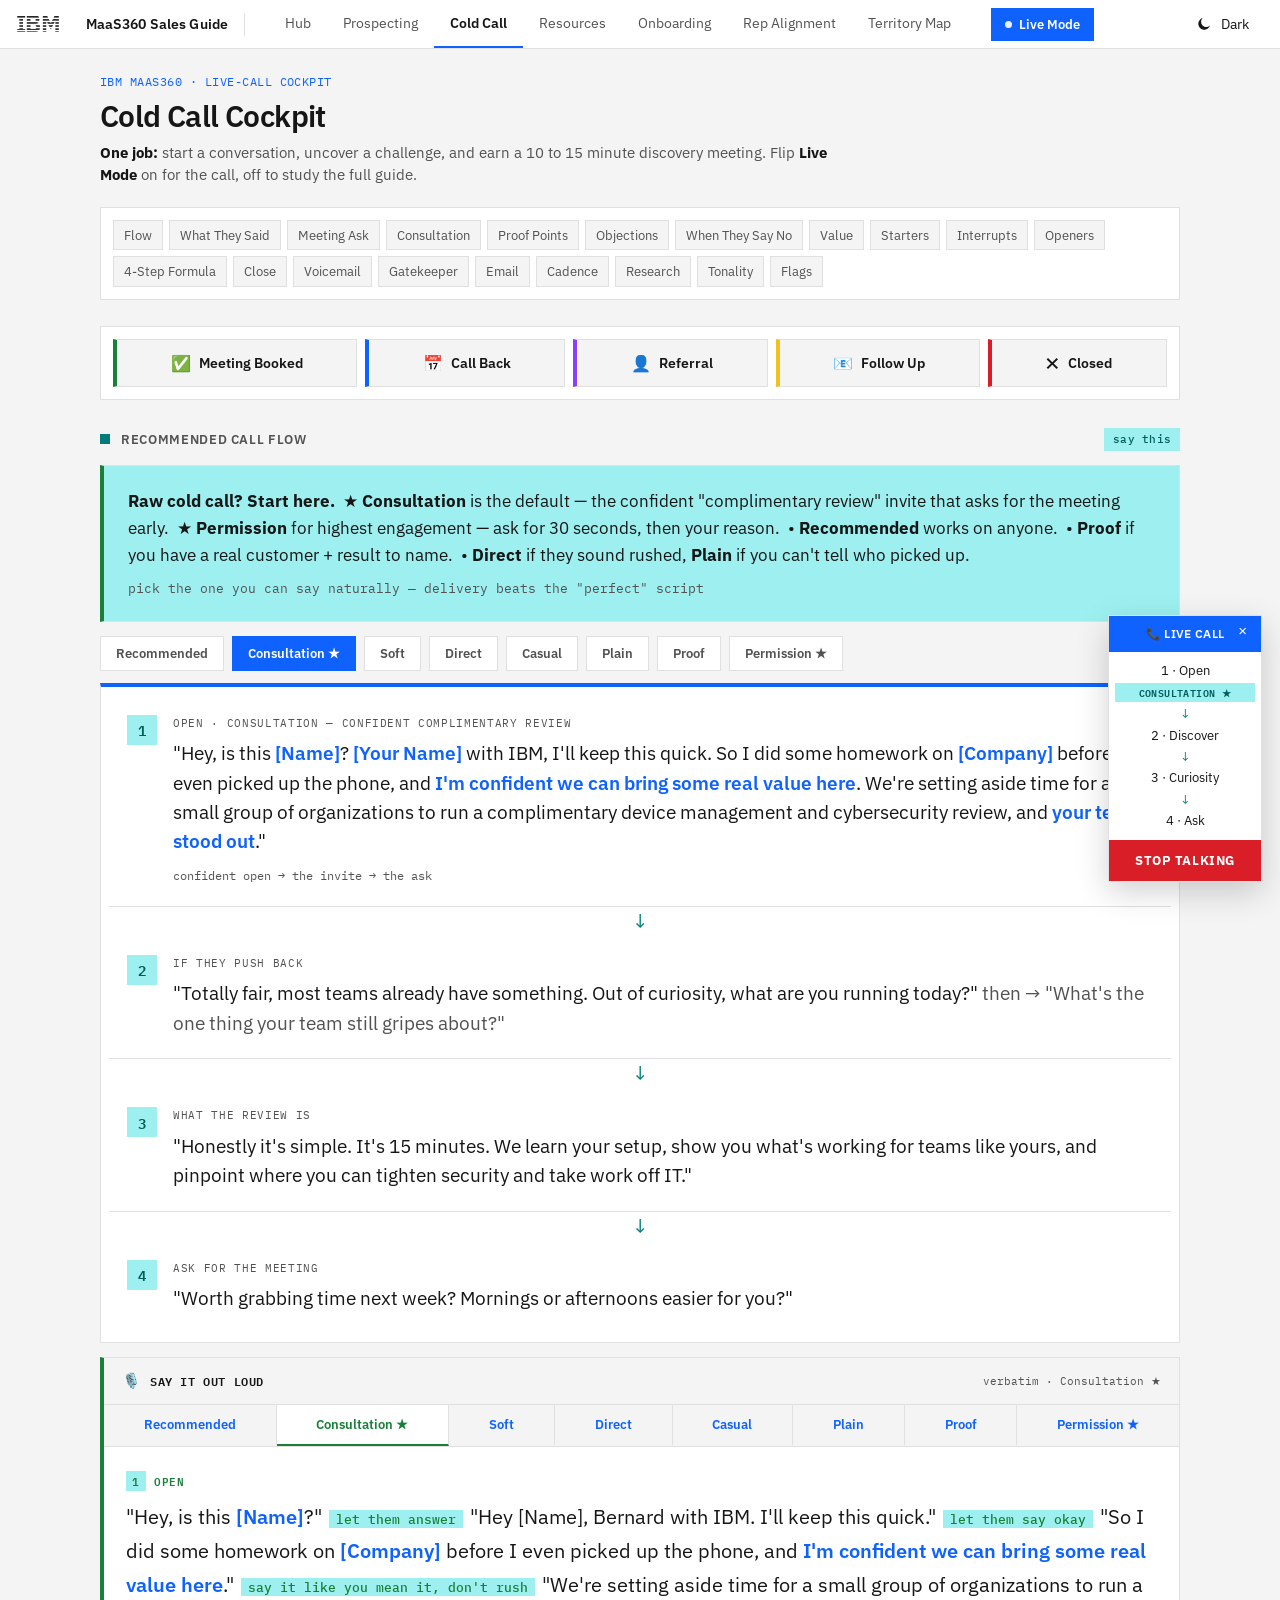
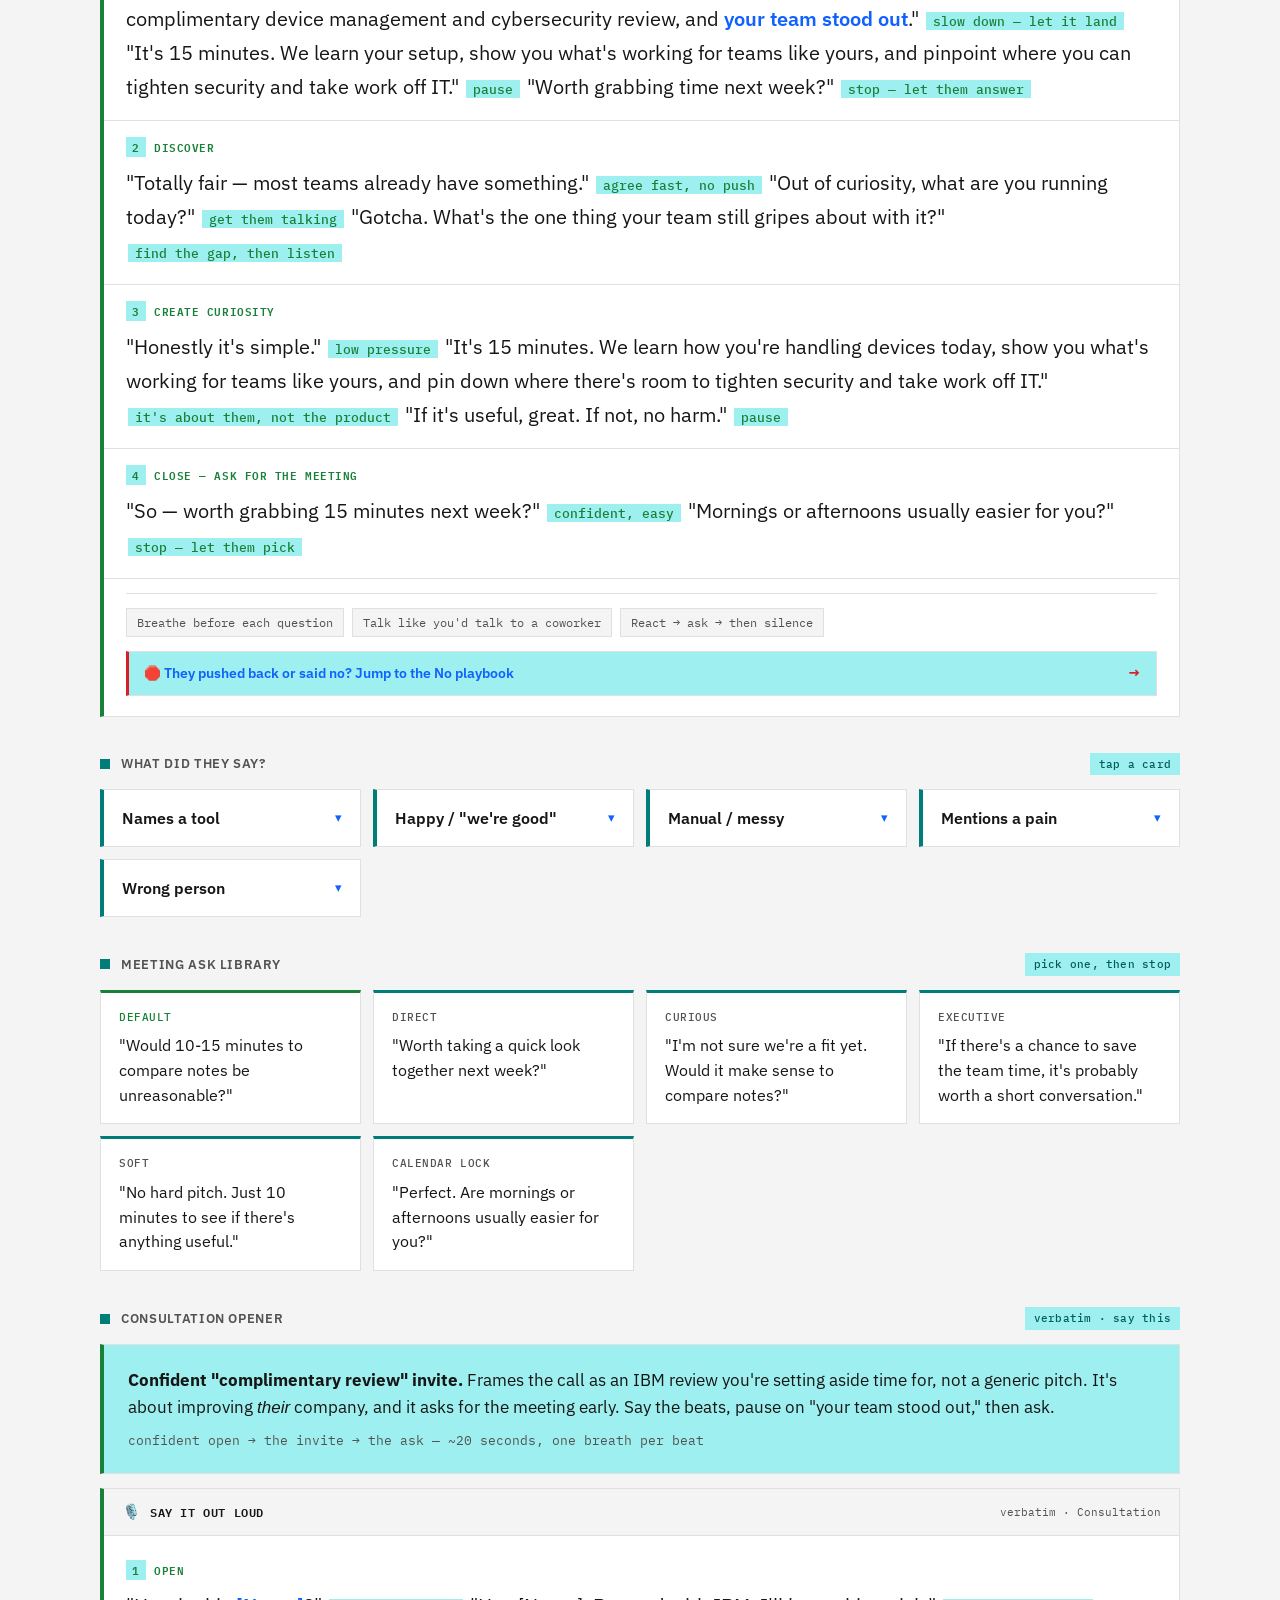
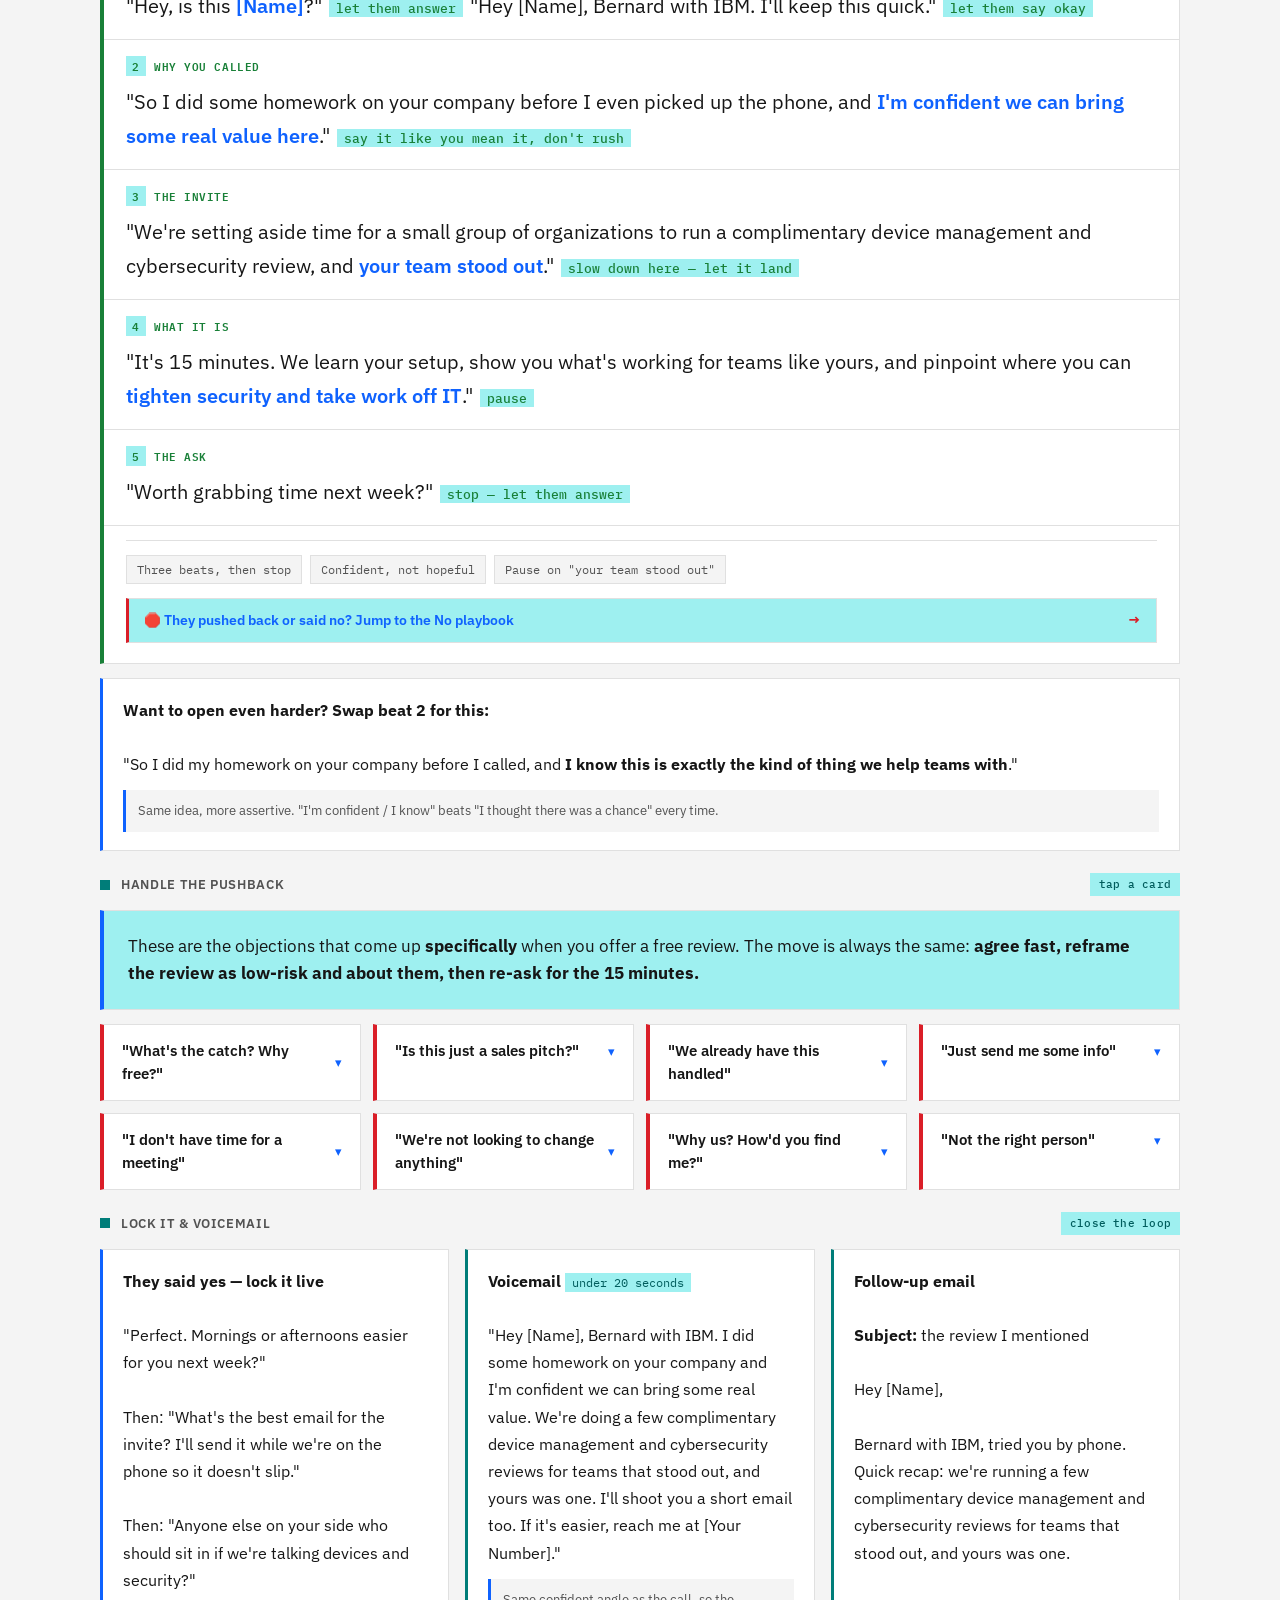
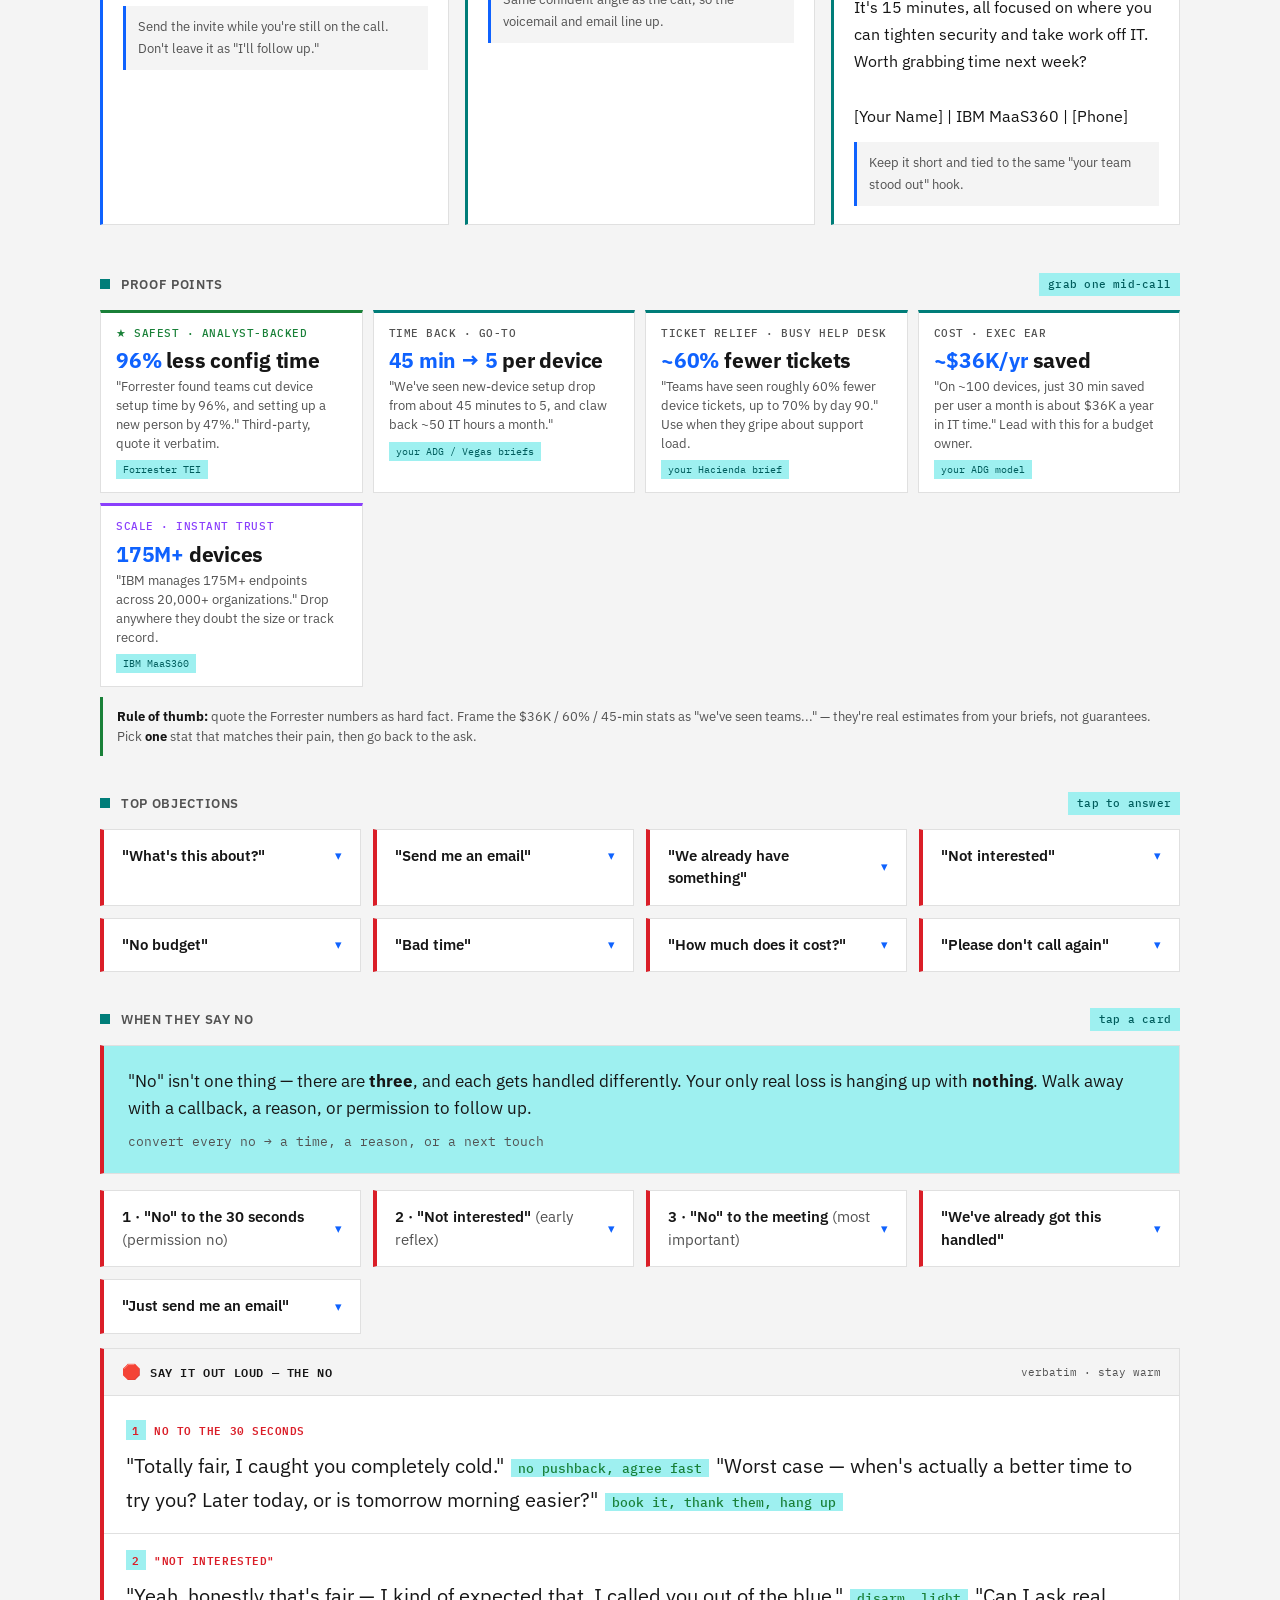
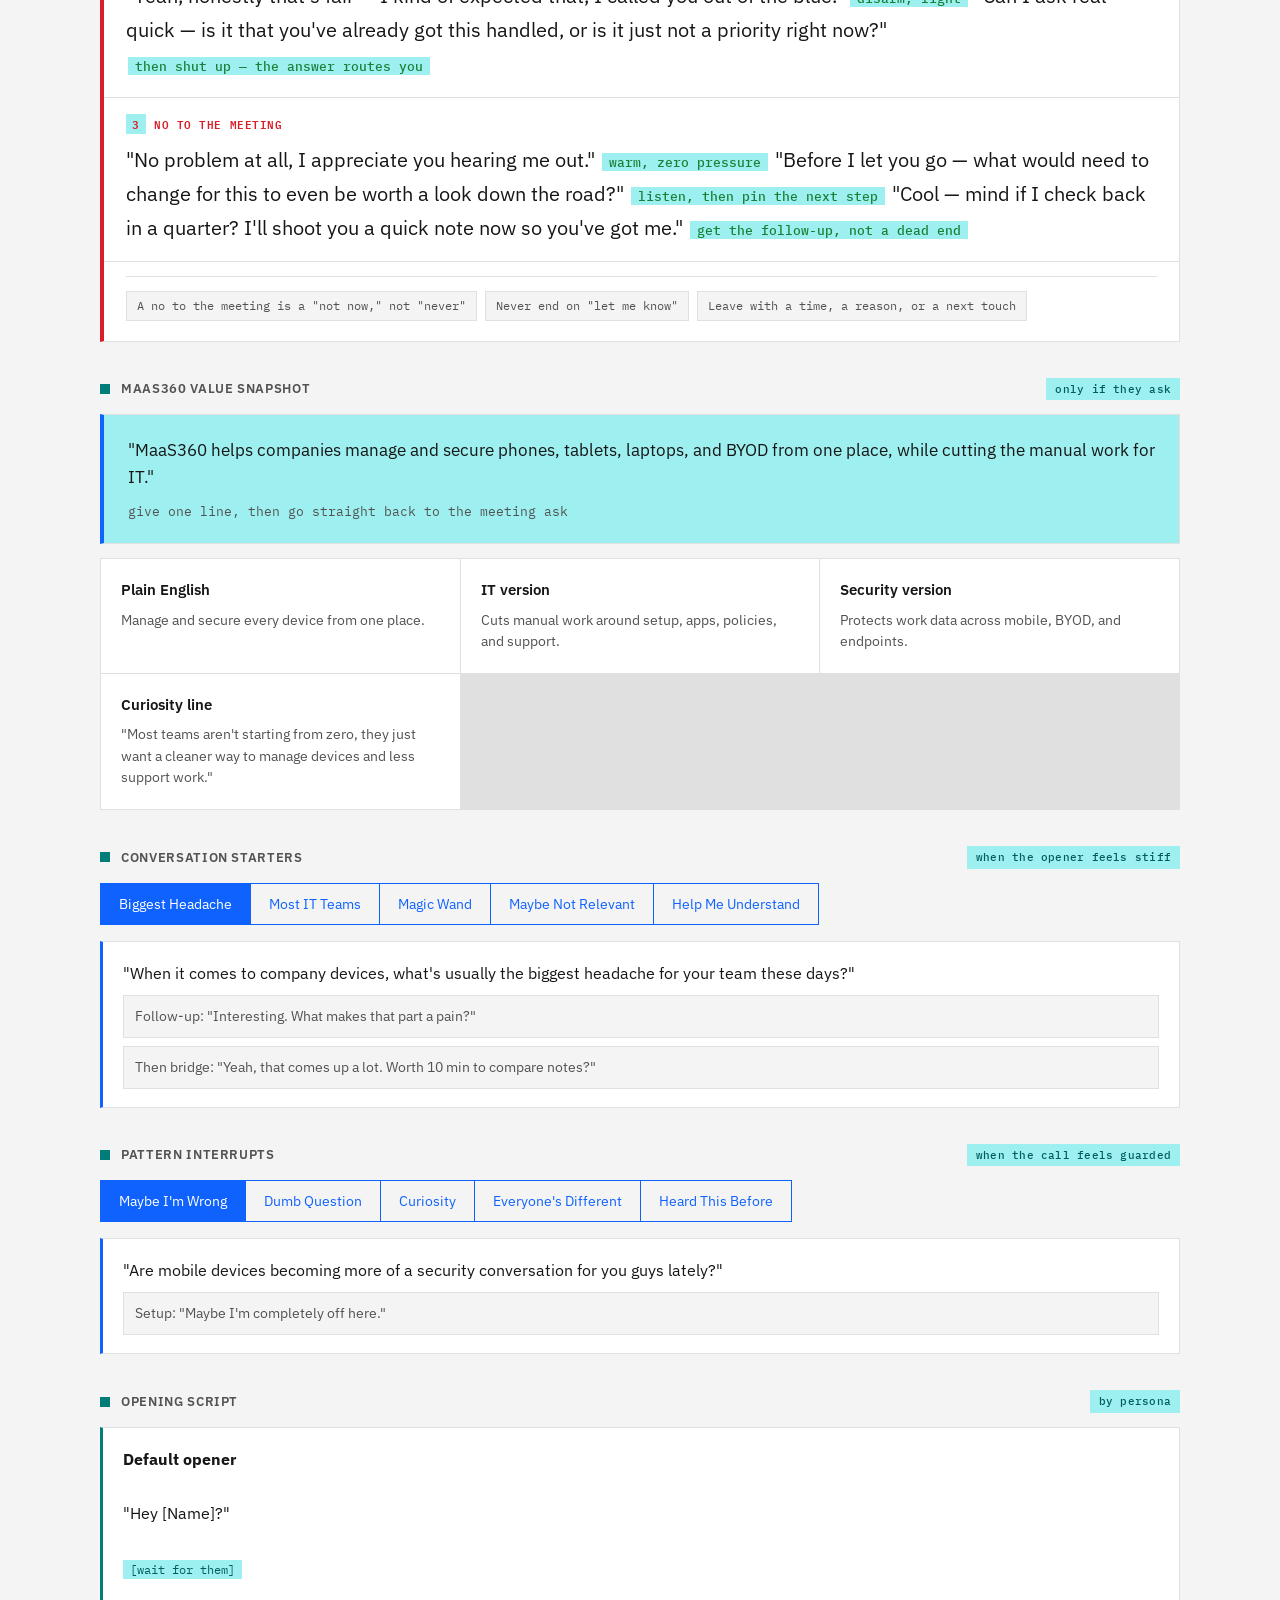
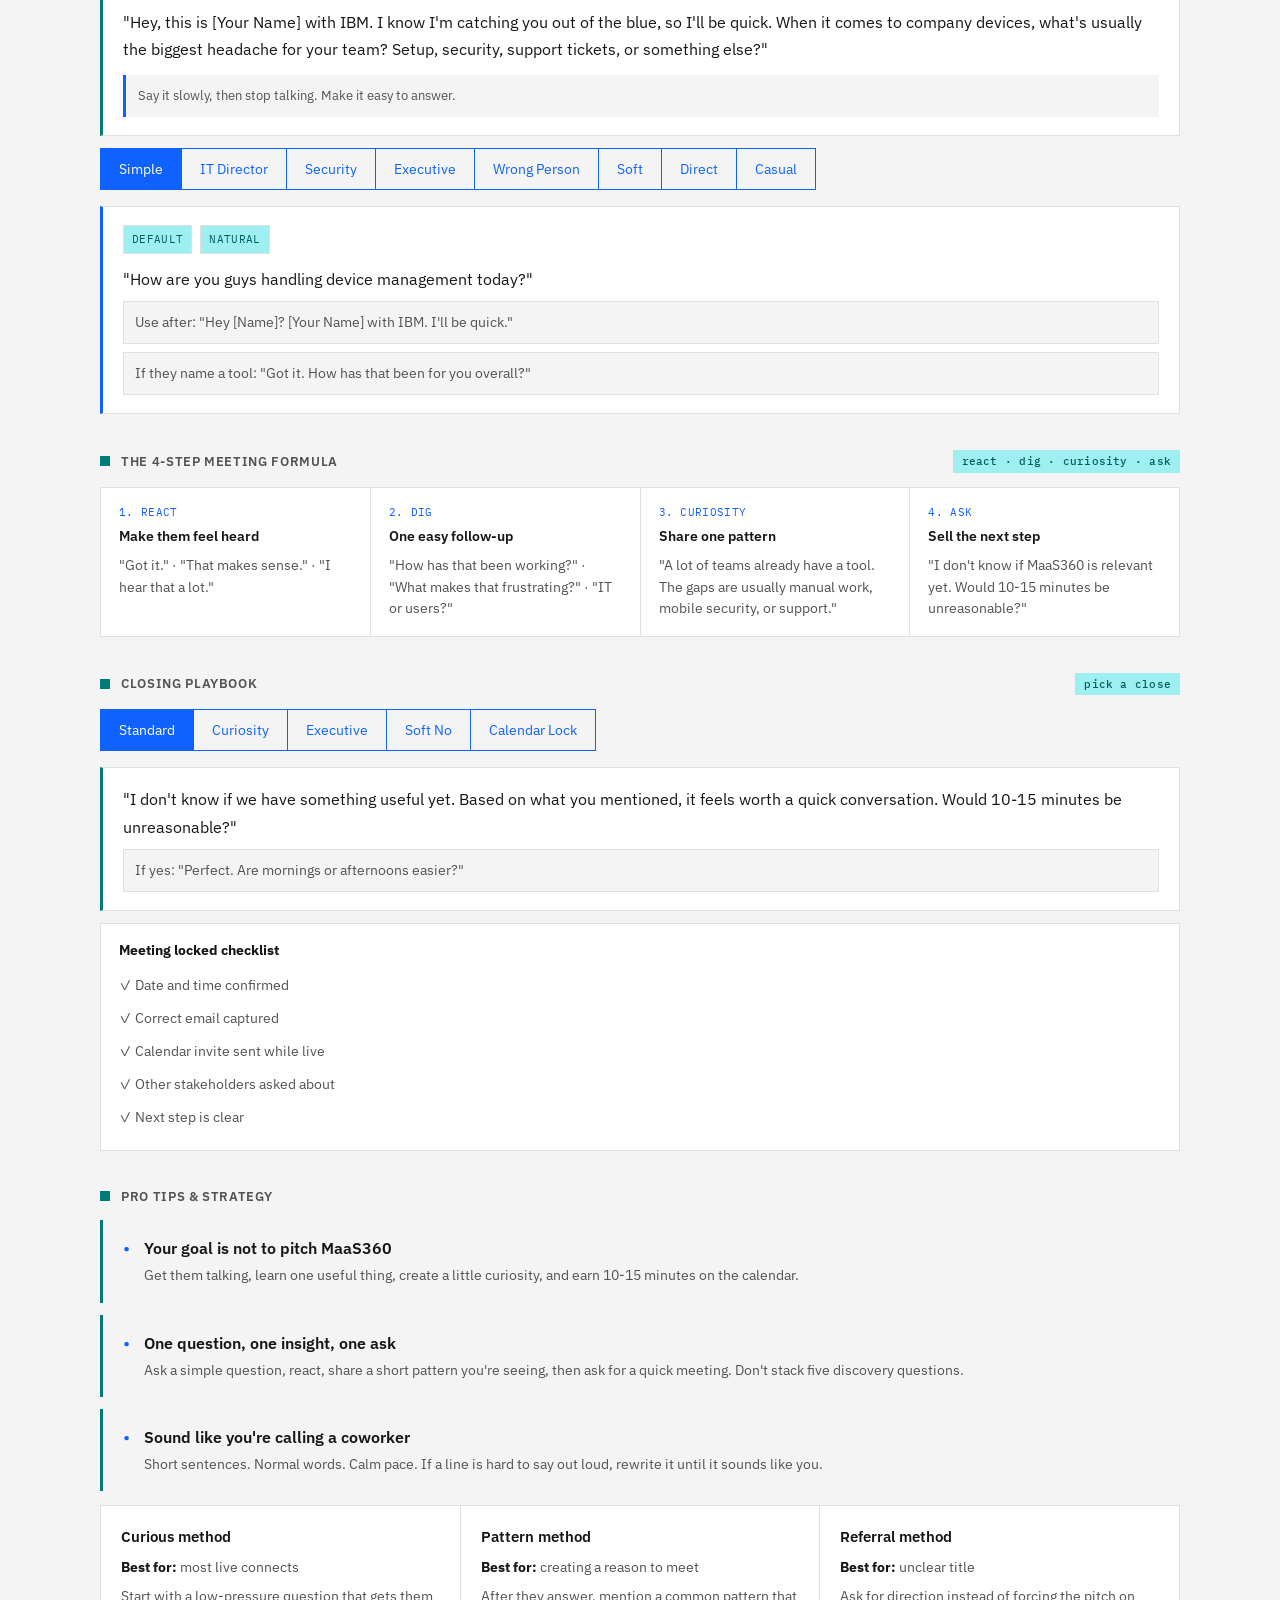
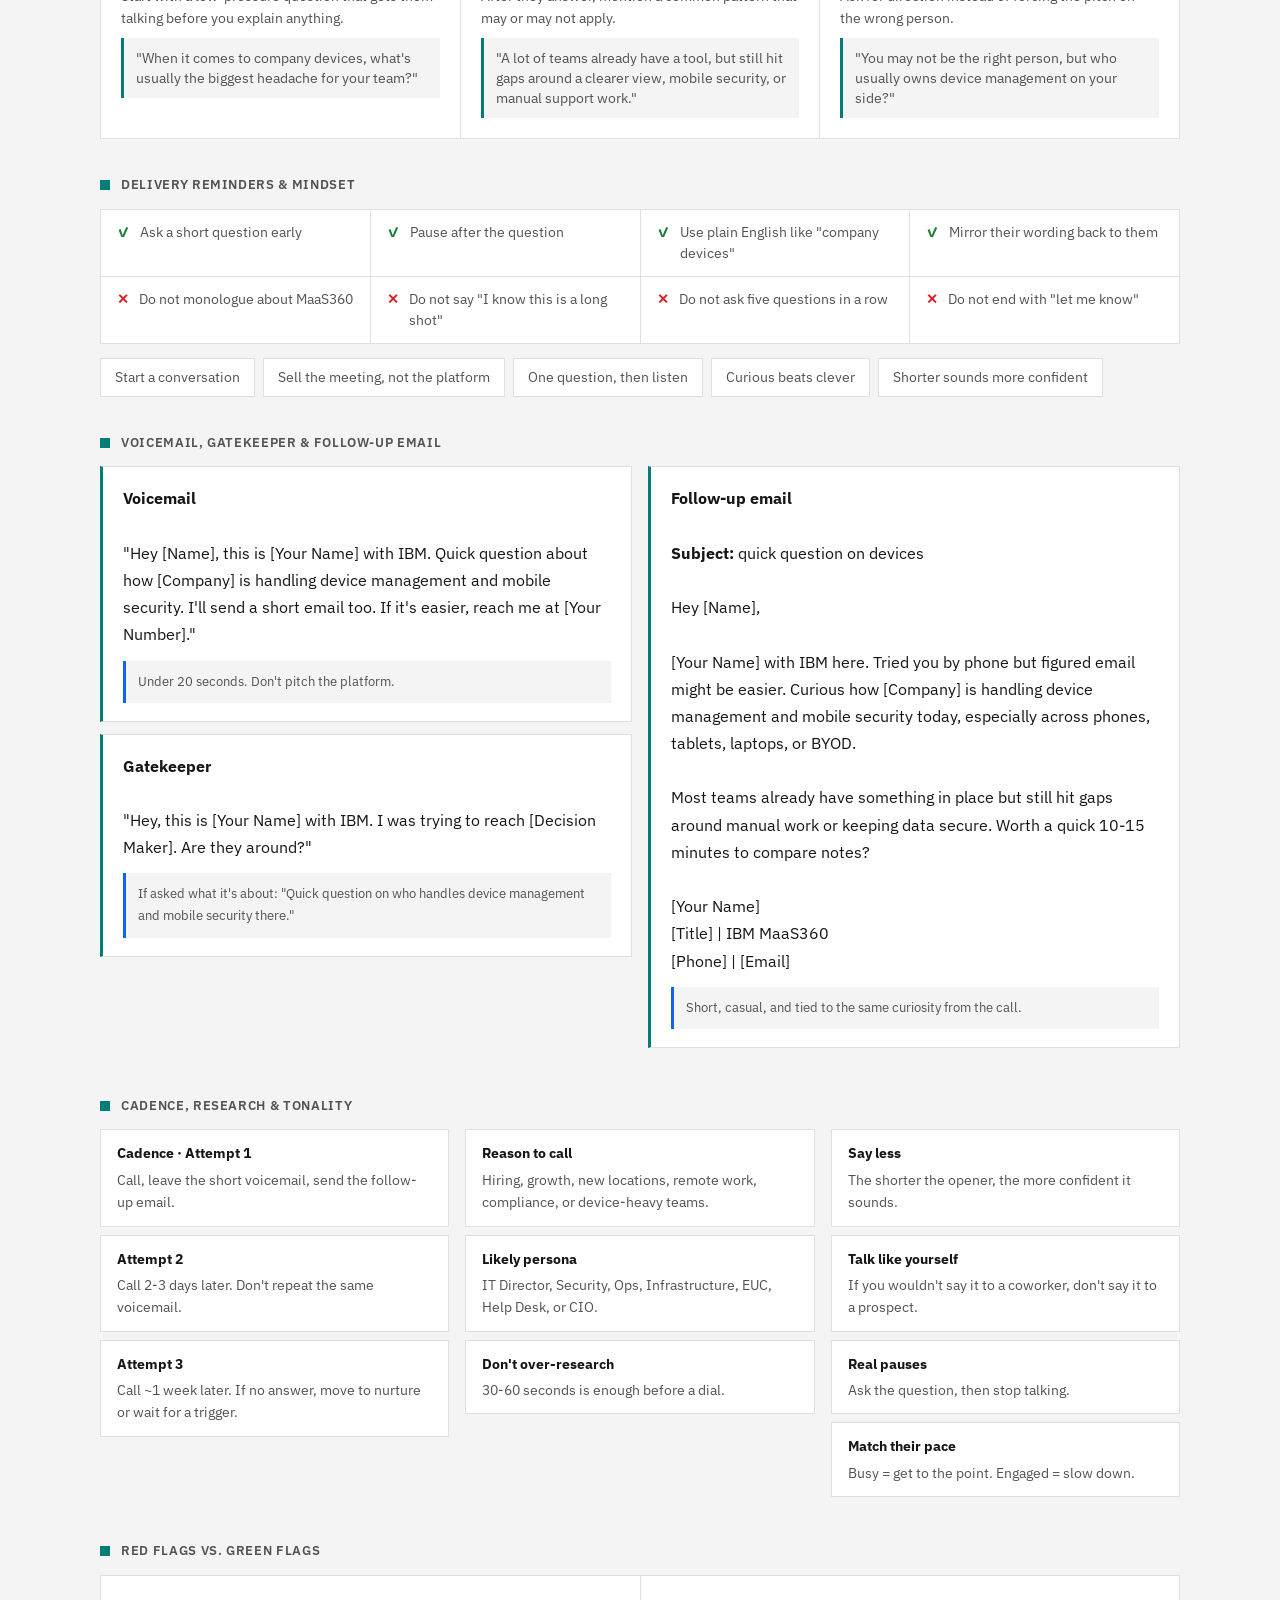
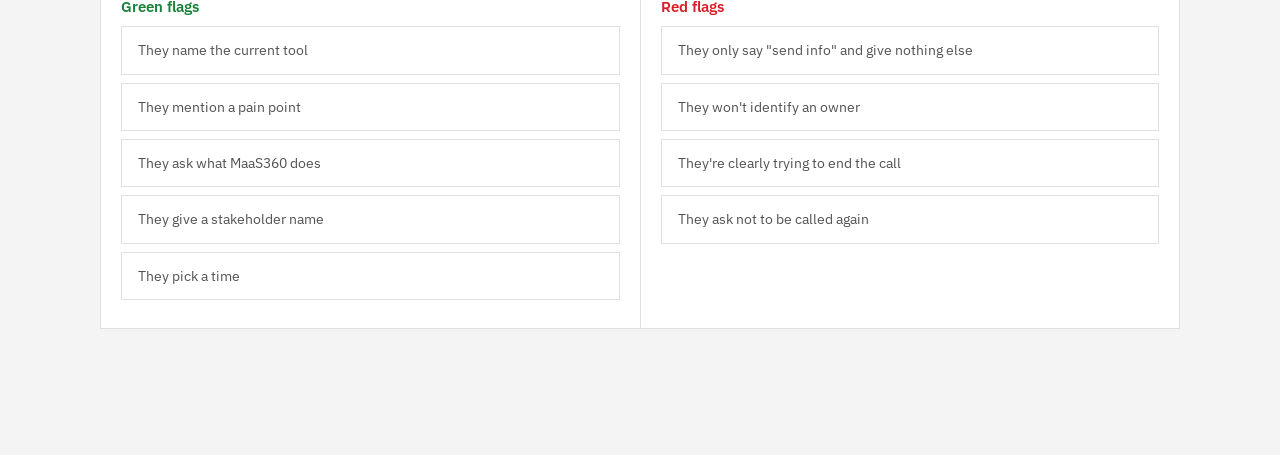
==== commit ded34827: "update to cold call" ====
--- a/cold-call.html
+++ b/cold-call.html
@@ -492,7 +492,7 @@
     </section>
 
     <!-- ============ 3.25 IN-CALL: CONSULTATION OPENER ============ -->
-    <section class="cc-sec" id="s-consult">
+    <section class="cc-sec full-guide" id="s-consult">
       <div class="cc-sec-title">Consultation Opener <span class="badge">verbatim &middot; say this</span></div>
       <div class="snapshot" style="border-left-color:var(--support-success); margin-bottom:14px;">
         <p><b>Confident "complimentary review" invite.</b> Frames the call as an IBM review you're setting aside time for, not a generic pitch. It's about improving <em>their</em> company, and it asks for the meeting early. Say the beats, pause on "your team stood out," then ask.</p>
@@ -512,7 +512,7 @@
           </div>
           <div class="spoken-beat">
             <div class="beat-label"><span class="n">2</span> Why you called</div>
-            <p class="say">"So I looked into your company before I called, and <b>I'm confident we can bring some real value here</b>." <span class="cue-inline">say it like you mean it, don't rush</span></p>
+            <p class="say">"So I did some homework on your company before I even picked up the phone, and <b>I'm confident we can bring some real value here</b>." <span class="cue-inline">say it like you mean it, don't rush</span></p>
           </div>
           <div class="spoken-beat">
             <div class="beat-label"><span class="n">3</span> The invite</div>
@@ -615,7 +615,7 @@
         </div>
         <div class="script-card">
           <strong>Voicemail</strong> <em>under 20 seconds</em><br><br>
-          "Hey [Name], Bernard with IBM. I looked into your company and I'm confident we can bring some real value. We're doing a few complimentary device management and cybersecurity reviews for teams that stood out, and yours was one. I'll shoot you a short email too. If it's easier, reach me at [Your Number]."
+          "Hey [Name], Bernard with IBM. I did some homework on your company and I'm confident we can bring some real value. We're doing a few complimentary device management and cybersecurity reviews for teams that stood out, and yours was one. I'll shoot you a short email too. If it's easier, reach me at [Your Number]."
           <div class="script-note">Same confident angle as the call, so the voicemail and email line up.</div>
         </div>
         <div class="script-card">
@@ -1018,11 +1018,11 @@
           spokenCuri:'"Yeah, I hear that a lot honestly." <span class="cue-inline">normalize it</span> "The funny thing is, most teams already have some tool in place&hellip; they just still end up stuck on the manual work, or the mobile security side, or all the support tickets." <span class="cue-inline">light, not pitchy</span> "Does any of that sound familiar on your end?" <span class="cue-inline">pause</span>',
           spokenAsk:'"Okay, that\'s actually why I called." <span class="cue-inline">warm, low pressure</span> "Look, I honestly don\'t even know if MaaS360 is a fit for you yet&hellip; but based on what you just said, it might be worth a quick <b>10 or 15 minutes</b> to compare notes." <span class="cue-inline">slow down here</span> "Would that be unreasonable?" <span class="cue-inline">stop &mdash; let them answer</span>'},
         consult:{tag:'Consultation \u2605', role:'Open \u00b7 Consultation \u2014 confident complimentary review', cue:'confident open \u2192 the invite \u2192 the ask',
-          line:'"Hey, is this <b>[Name]</b>? <b>[Your Name]</b> with IBM, I\'ll keep this quick. So I looked into <b>[Company]</b> before I called, and <b>I\'m confident we can bring some real value here</b>. We\'re setting aside time for a small group of organizations to run a complimentary device management and cybersecurity review, and <b>your team stood out</b>."',
+          line:'"Hey, is this <b>[Name]</b>? <b>[Your Name]</b> with IBM, I\'ll keep this quick. So I did some homework on <b>[Company]</b> before I even picked up the phone, and <b>I\'m confident we can bring some real value here</b>. We\'re setting aside time for a small group of organizations to run a complimentary device management and cybersecurity review, and <b>your team stood out</b>."',
           discRole:'If they push back', discLine:'"Totally fair, most teams already have something. Out of curiosity, what are you running today?" <span style="color:var(--text-dim);">then &rarr; "What\'s the one thing your team still gripes about?"</span>',
           curiRole:'What the review is', curiLine:'"Honestly it\'s simple. It\'s 15 minutes. We learn your setup, show you what\'s working for teams like yours, and pinpoint where you can tighten security and take work off IT."',
           askRole:'Ask for the meeting', askLine:'"Worth grabbing time next week? Mornings or afternoons easier for you?"',
-          spoken:'"Hey, is this <b>[Name]</b>?" <span class="cue-inline">let them answer</span> "Hey [Name], Bernard with IBM. I\'ll keep this quick." <span class="cue-inline">let them say okay</span> "So I looked into <b>[Company]</b> before I called, and <b>I\'m confident we can bring some real value here</b>." <span class="cue-inline">say it like you mean it, don\'t rush</span> "We\'re setting aside time for a small group of organizations to run a complimentary device management and cybersecurity review, and <b>your team stood out</b>." <span class="cue-inline">slow down &mdash; let it land</span> "It\'s 15 minutes. We learn your setup, show you what\'s working for teams like yours, and pinpoint where you can tighten security and take work off IT." <span class="cue-inline">pause</span> "Worth grabbing time next week?" <span class="cue-inline">stop &mdash; let them answer</span>',
+          spoken:'"Hey, is this <b>[Name]</b>?" <span class="cue-inline">let them answer</span> "Hey [Name], Bernard with IBM. I\'ll keep this quick." <span class="cue-inline">let them say okay</span> "So I did some homework on <b>[Company]</b> before I even picked up the phone, and <b>I\'m confident we can bring some real value here</b>." <span class="cue-inline">say it like you mean it, don\'t rush</span> "We\'re setting aside time for a small group of organizations to run a complimentary device management and cybersecurity review, and <b>your team stood out</b>." <span class="cue-inline">slow down &mdash; let it land</span> "It\'s 15 minutes. We learn your setup, show you what\'s working for teams like yours, and pinpoint where you can tighten security and take work off IT." <span class="cue-inline">pause</span> "Worth grabbing time next week?" <span class="cue-inline">stop &mdash; let them answer</span>',
           spokenDisc:'"Totally fair &mdash; most teams already have something." <span class="cue-inline">agree fast, no push</span> "Out of curiosity, what are you running today?" <span class="cue-inline">get them talking</span> "Gotcha. What\'s the one thing your team still gripes about with it?" <span class="cue-inline">find the gap, then listen</span>',
           spokenCuri:'"Honestly it\'s simple." <span class="cue-inline">low pressure</span> "It\'s 15 minutes. We learn how you\'re handling devices today, show you what\'s working for teams like yours, and pin down where there\'s room to tighten security and take work off IT." <span class="cue-inline">it\'s about them, not the product</span> "If it\'s useful, great. If not, no harm." <span class="cue-inline">pause</span>',
           spokenAsk:'"So &mdash; worth grabbing 15 minutes next week?" <span class="cue-inline">confident, easy</span> "Mornings or afternoons usually easier for you?" <span class="cue-inline">stop &mdash; let them pick</span>'},
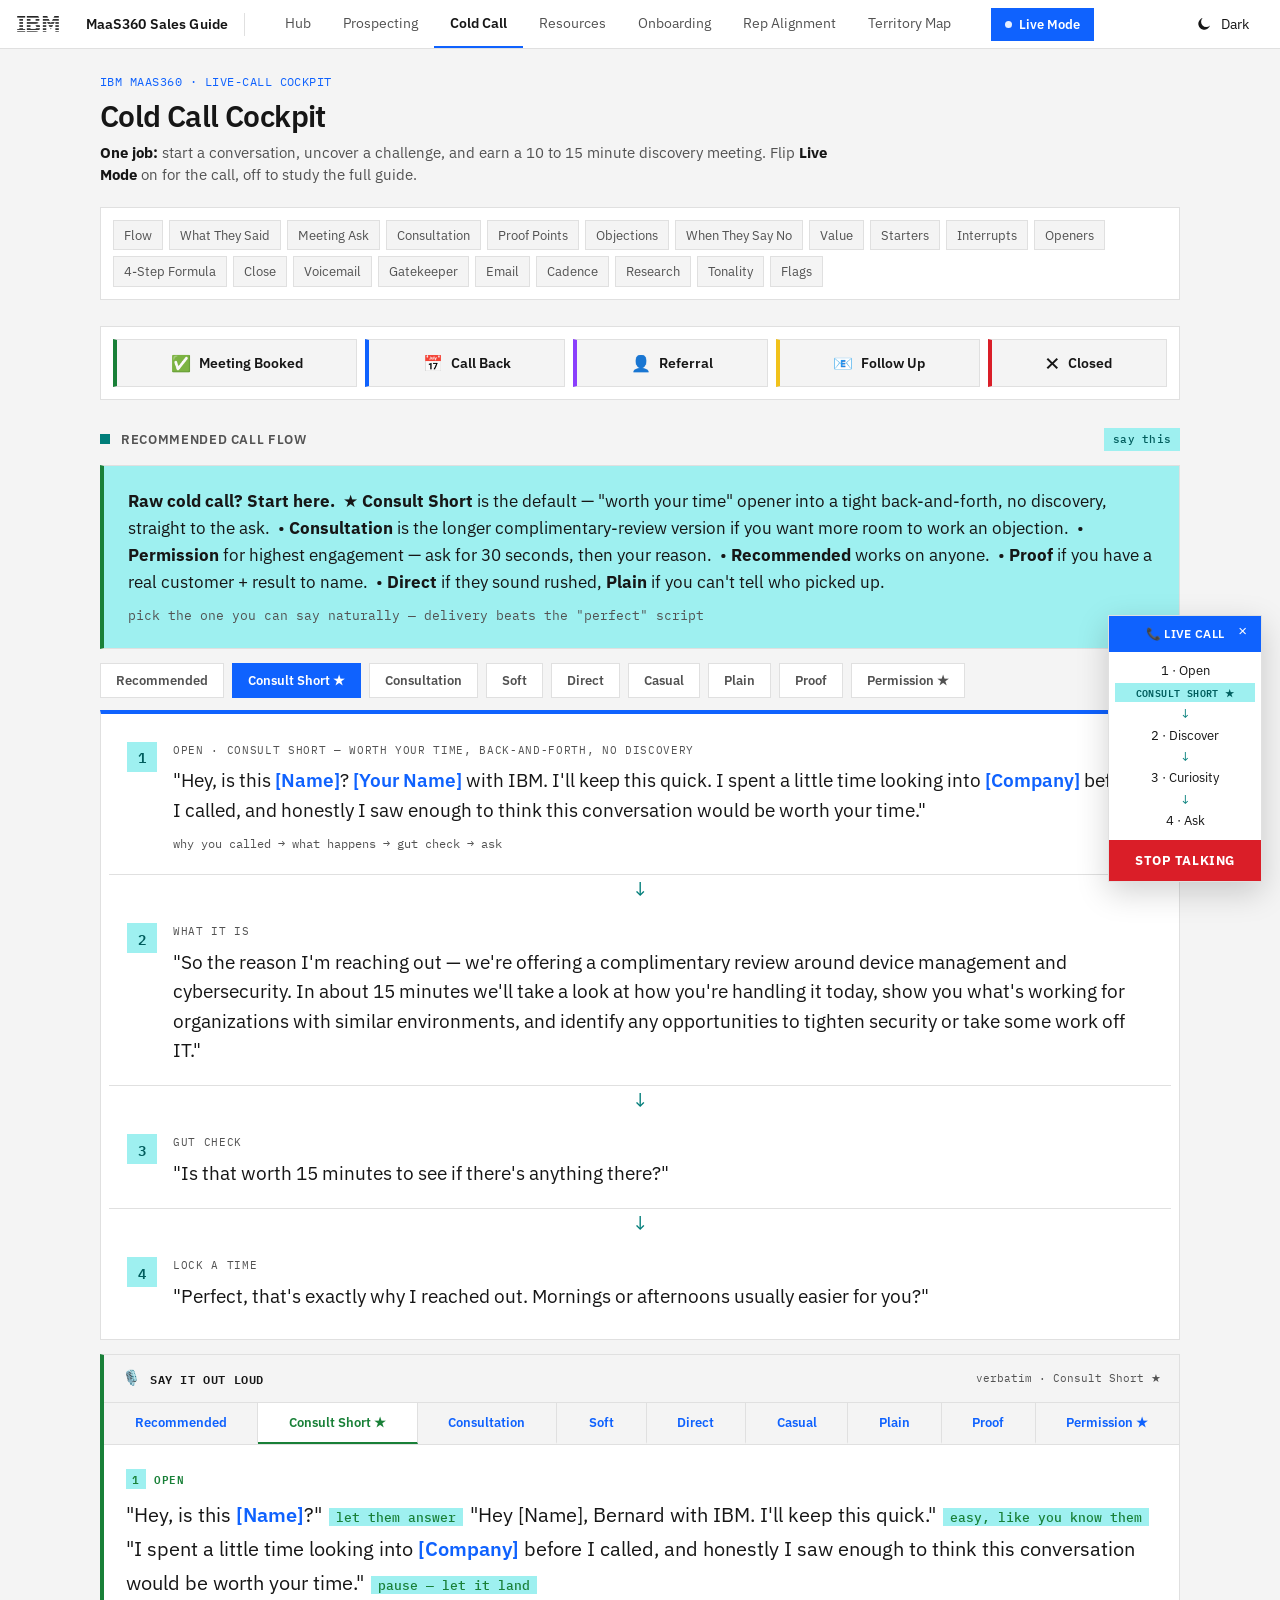
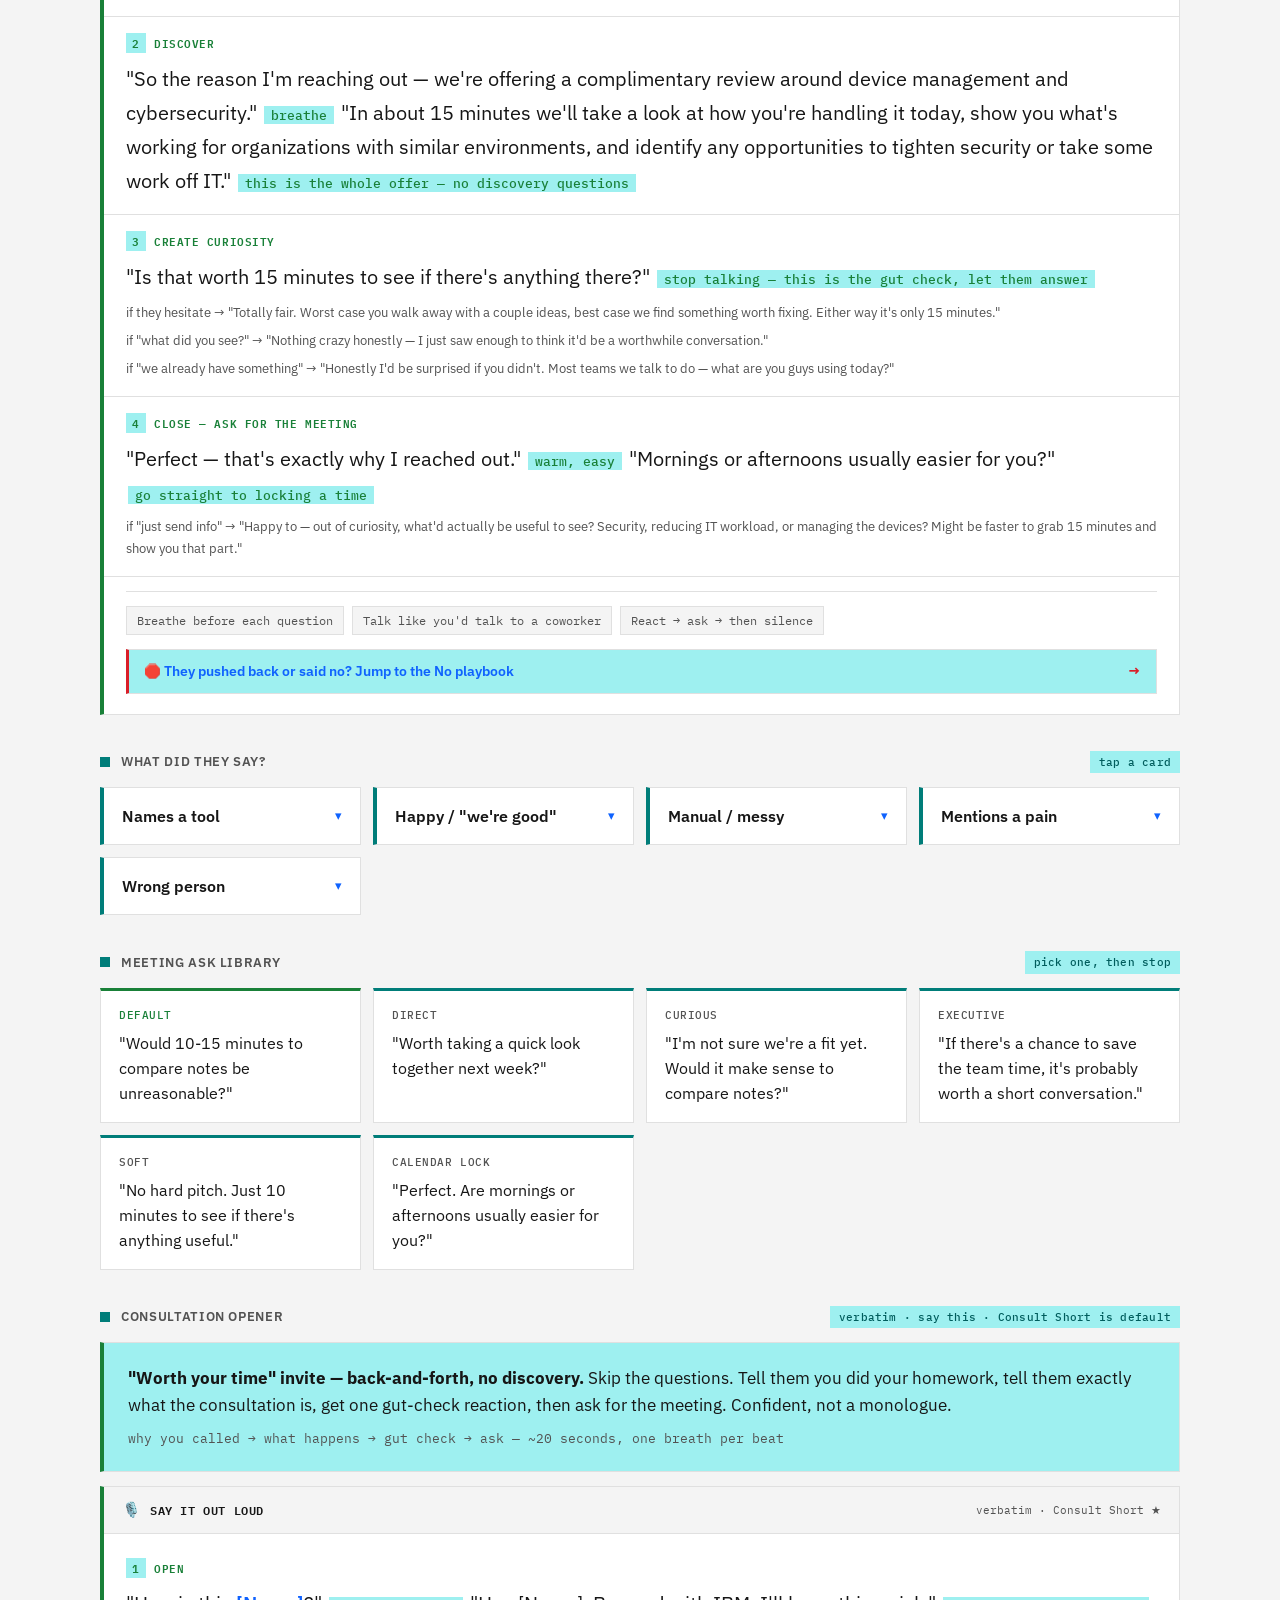
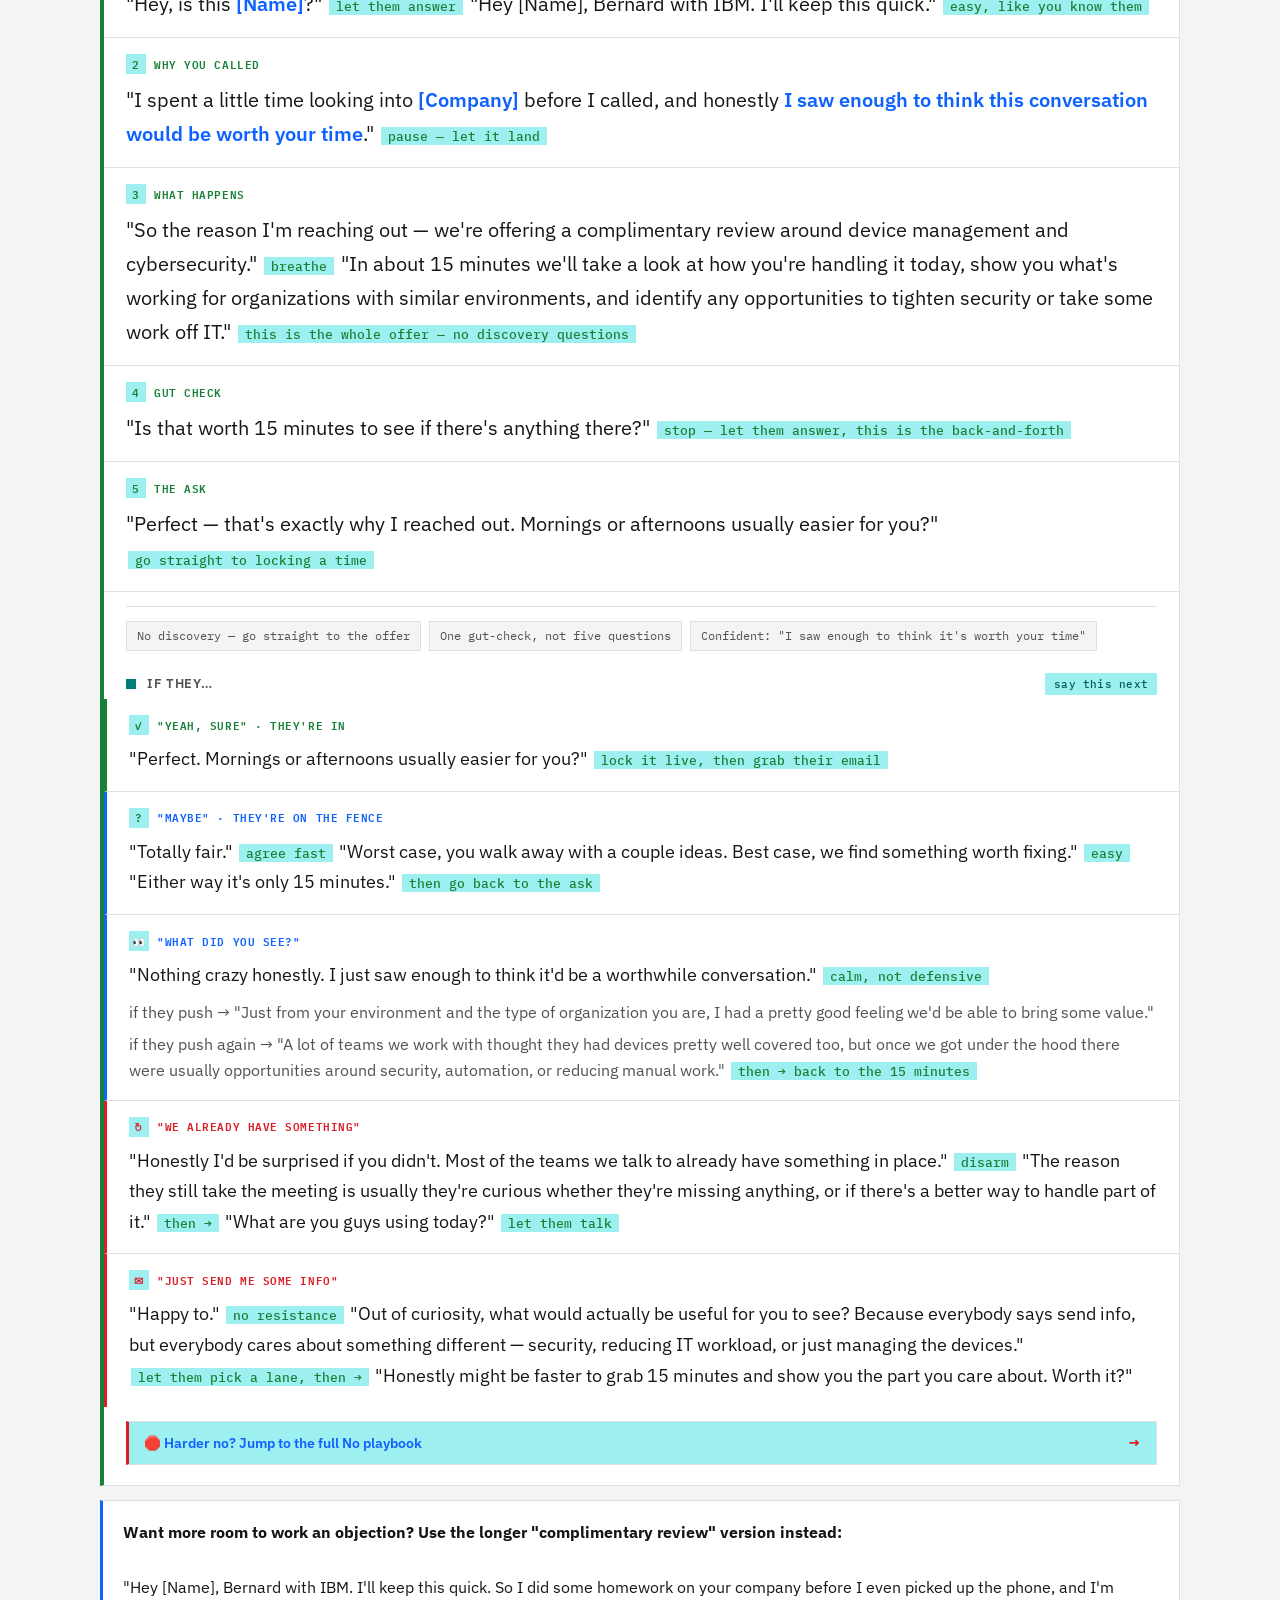
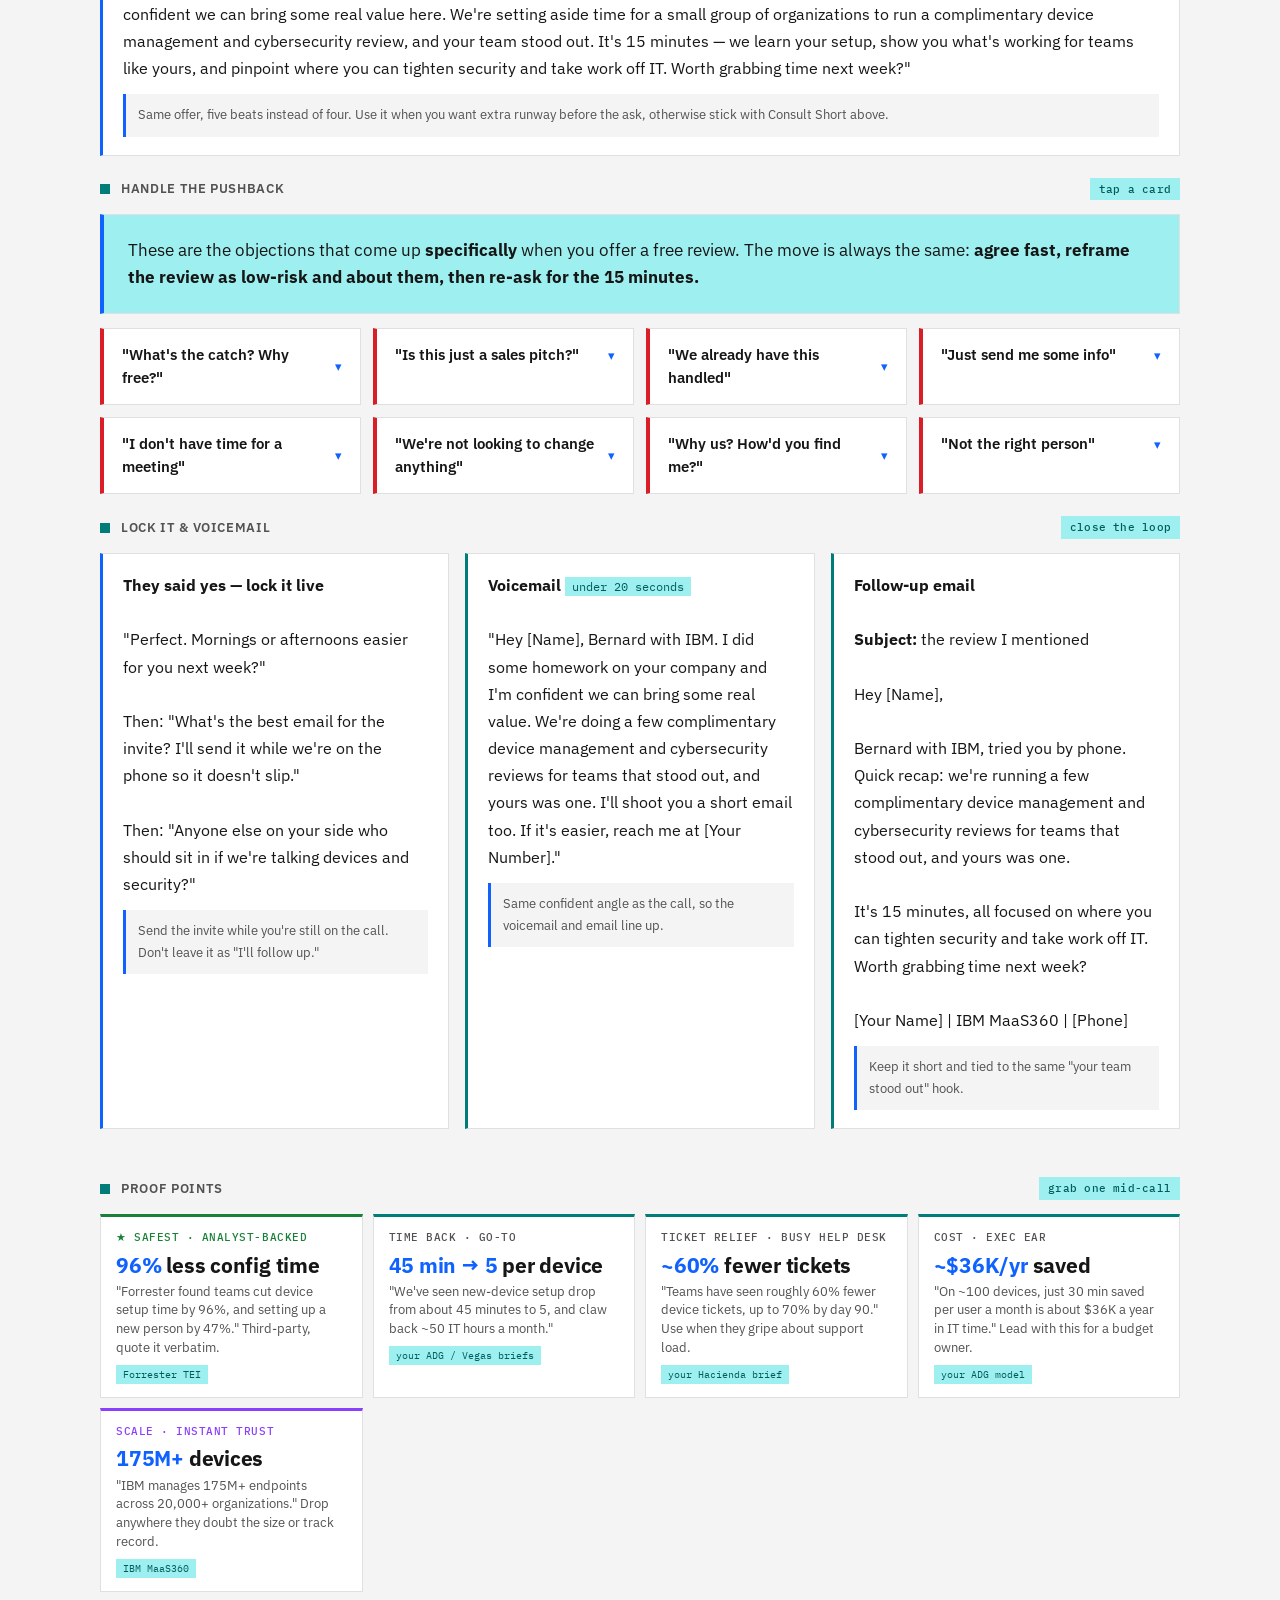
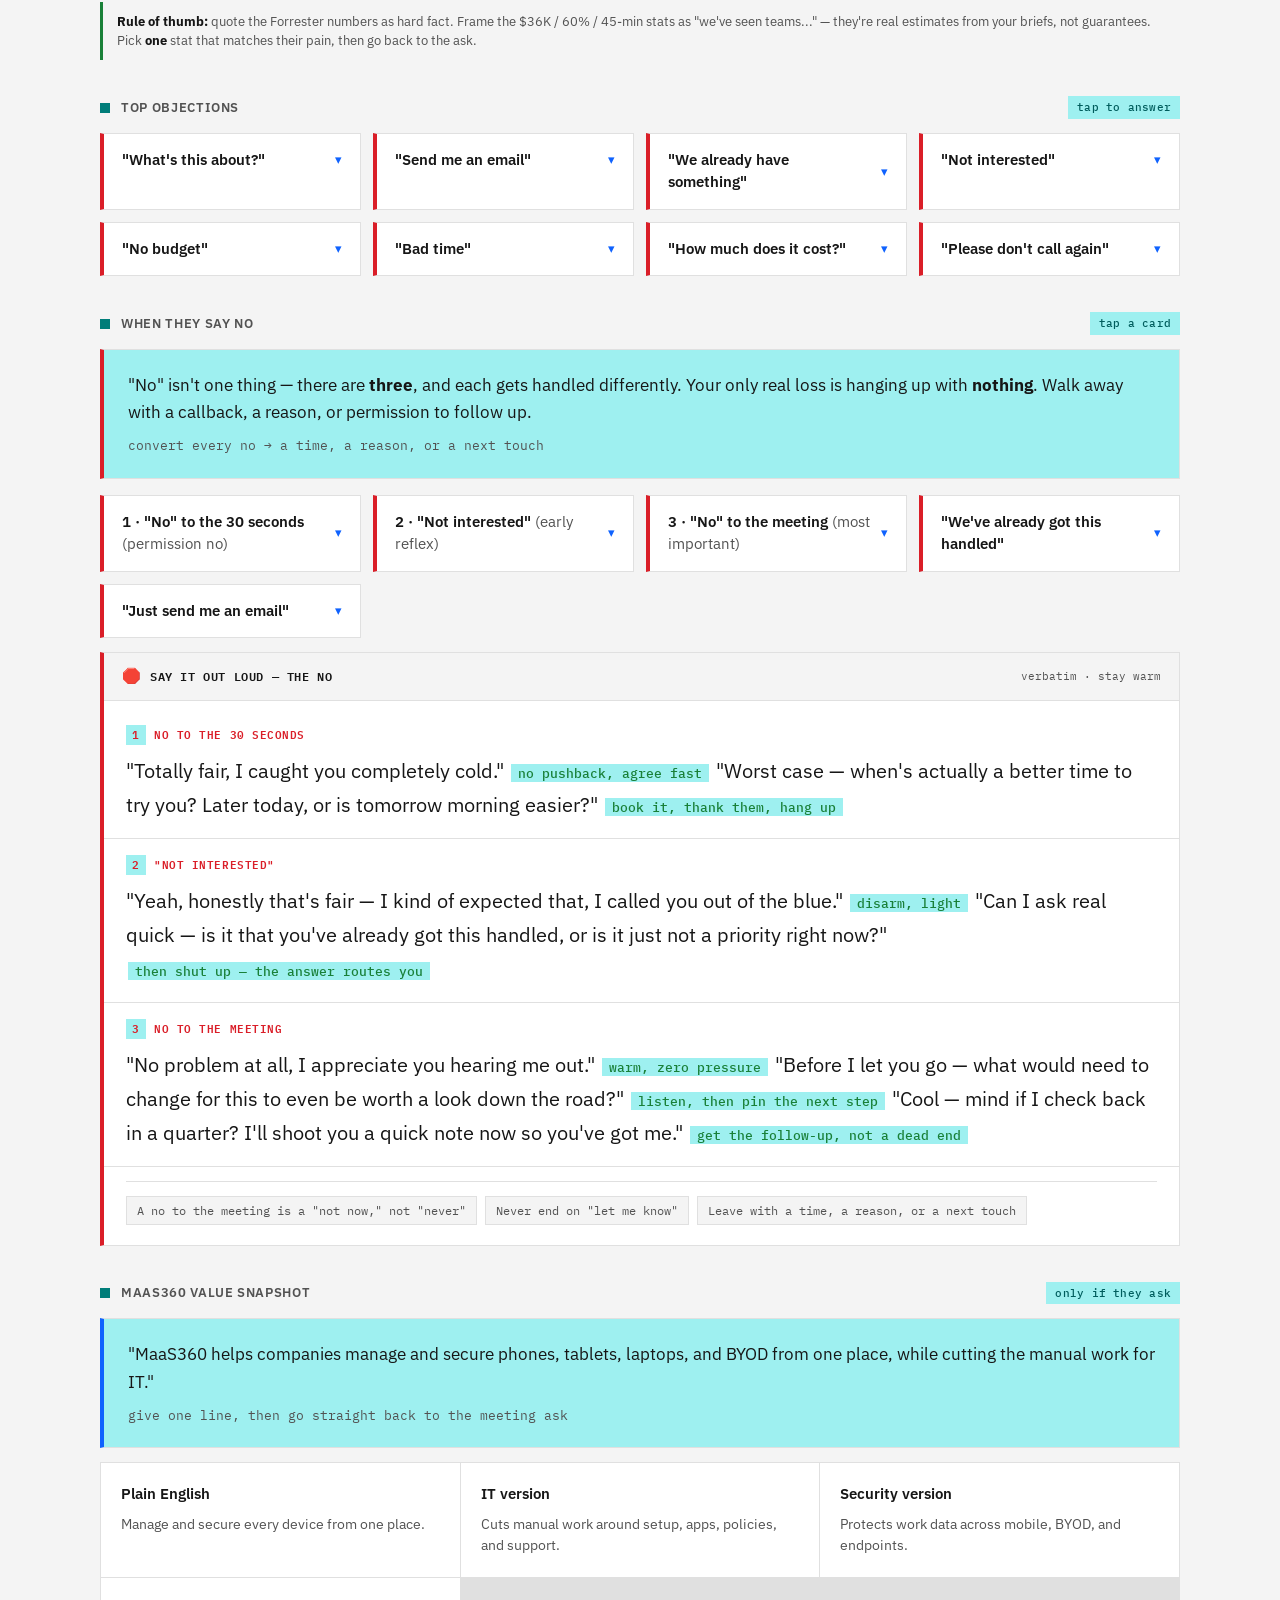
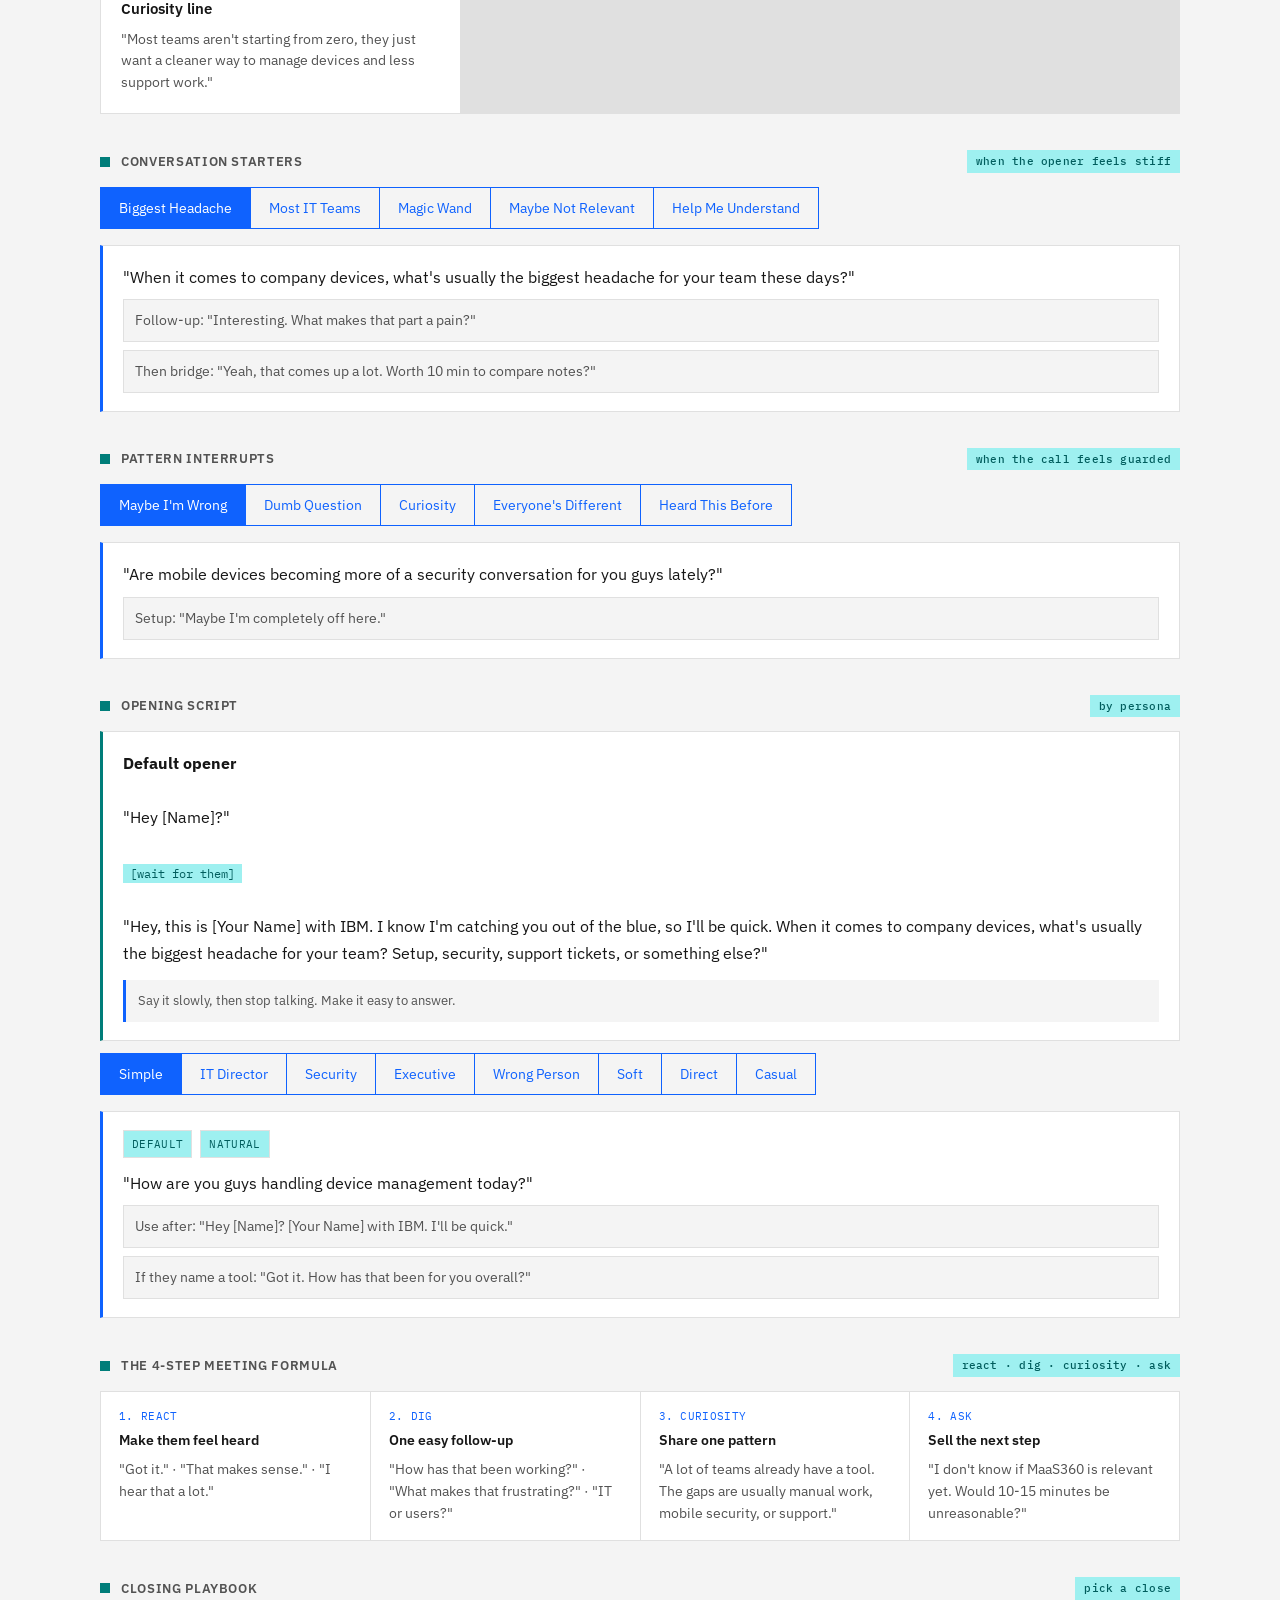
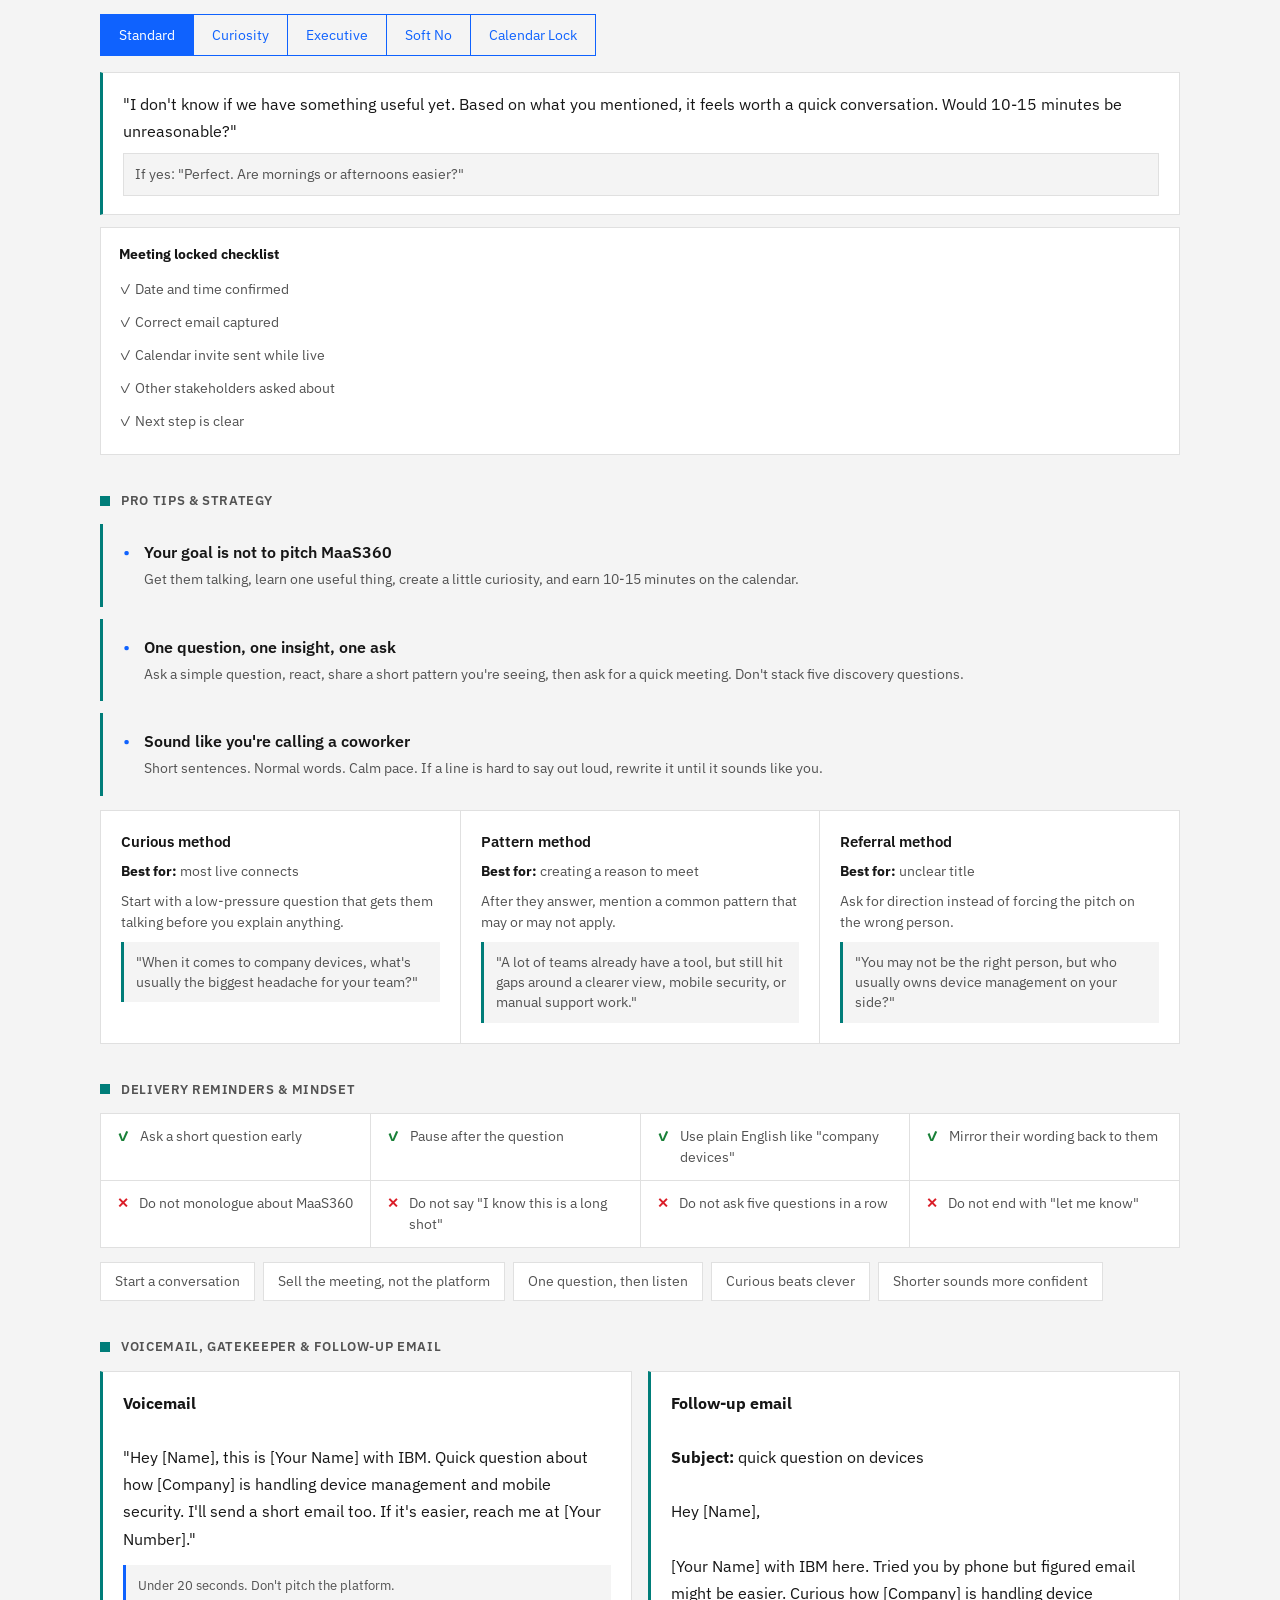
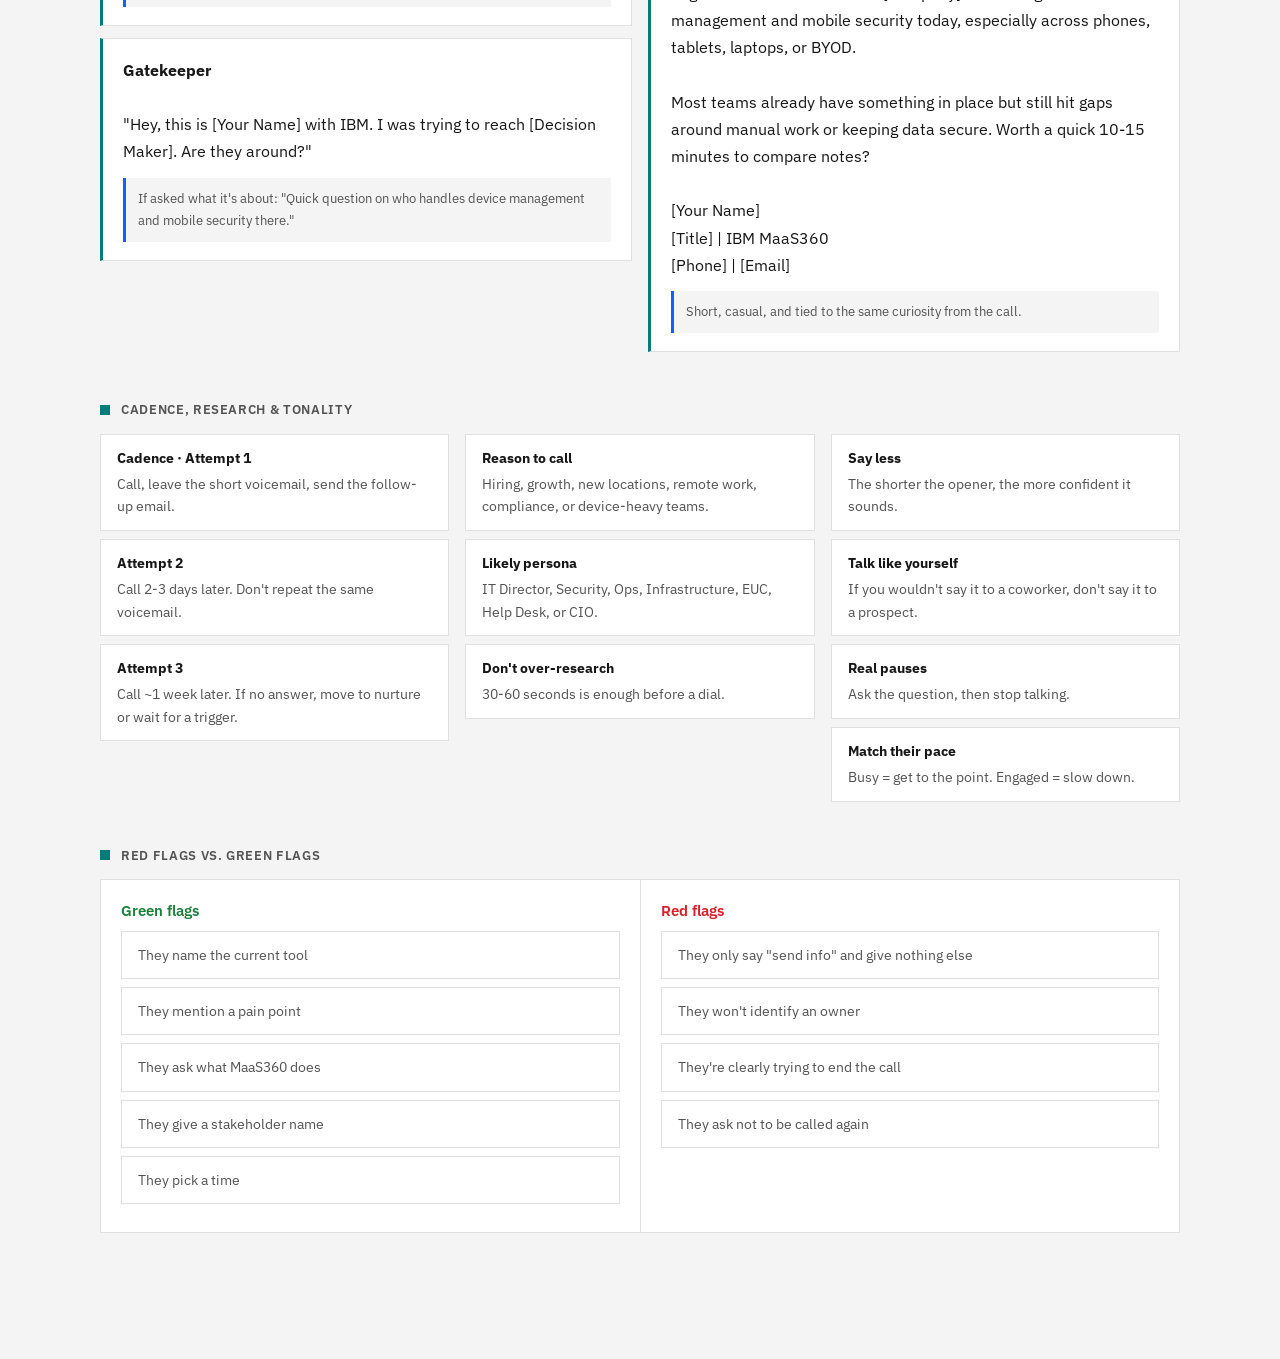
==== commit aaec3407: "update to cold call" ====
--- a/cold-call.html
+++ b/cold-call.html
@@ -355,12 +355,13 @@
     <section class="cc-sec" id="s-flow">
       <div class="cc-sec-title">Recommended Call Flow <span class="badge">say this</span></div>
       <div class="snapshot" style="border-left-color:var(--support-success); margin-bottom:14px;">
-        <p><b>Raw cold call? Start here.</b> &nbsp;&#9733; <b>Consultation</b> is the default &mdash; the confident "complimentary review" invite that asks for the meeting early. &nbsp;&#9733; <b>Permission</b> for highest engagement &mdash; ask for 30 seconds, then your reason. &nbsp;&#8226; <b>Recommended</b> works on anyone. &nbsp;&#8226; <b>Proof</b> if you have a real customer + result to name. &nbsp;&#8226; <b>Direct</b> if they sound rushed, <b>Plain</b> if you can't tell who picked up.</p>
+        <p><b>Raw cold call? Start here.</b> &nbsp;&#9733; <b>Consult Short</b> is the default &mdash; "worth your time" opener into a tight back-and-forth, no discovery, straight to the ask. &nbsp;&#8226; <b>Consultation</b> is the longer complimentary-review version if you want more room to work an objection. &nbsp;&#8226; <b>Permission</b> for highest engagement &mdash; ask for 30 seconds, then your reason. &nbsp;&#8226; <b>Recommended</b> works on anyone. &nbsp;&#8226; <b>Proof</b> if you have a real customer + result to name. &nbsp;&#8226; <b>Direct</b> if they sound rushed, <b>Plain</b> if you can't tell who picked up.</p>
         <span class="hint">pick the one you can say naturally &mdash; delivery beats the "perfect" script</span>
       </div>
       <div class="opener-pills" id="openerPills" role="tablist" aria-label="Choose your opener">
-        <button class="op-pill active" type="button" data-open="rec">Recommended</button>
-        <button class="op-pill" type="button" data-open="consult">Consultation &#9733;</button>
+        <button class="op-pill" type="button" data-open="rec">Recommended</button>
+        <button class="op-pill" type="button" data-open="consultshort">Consult Short &#9733;</button>
+        <button class="op-pill" type="button" data-open="consult">Consultation</button>
         <button class="op-pill" type="button" data-open="soft">Soft</button>
         <button class="op-pill" type="button" data-open="direct">Direct</button>
         <button class="op-pill" type="button" data-open="casual">Casual</button>
@@ -402,8 +403,9 @@
           <span class="sub" id="spokenTag">verbatim &middot; Recommended</span>
         </div>
         <div class="spoken-tabs" id="spokenTabs" role="tablist" aria-label="Choose spoken style">
-          <button class="sp-tab active" type="button" data-open="rec">Recommended</button>
-          <button class="sp-tab" type="button" data-open="consult">Consultation &#9733;</button>
+          <button class="sp-tab" type="button" data-open="rec">Recommended</button>
+          <button class="sp-tab" type="button" data-open="consultshort">Consult Short &#9733;</button>
+          <button class="sp-tab" type="button" data-open="consult">Consultation</button>
           <button class="sp-tab" type="button" data-open="soft">Soft</button>
           <button class="sp-tab" type="button" data-open="direct">Direct</button>
           <button class="sp-tab" type="button" data-open="casual">Casual</button>
@@ -493,52 +495,84 @@
 
     <!-- ============ 3.25 IN-CALL: CONSULTATION OPENER ============ -->
     <section class="cc-sec full-guide" id="s-consult">
-      <div class="cc-sec-title">Consultation Opener <span class="badge">verbatim &middot; say this</span></div>
+      <div class="cc-sec-title">Consultation Opener <span class="badge">verbatim &middot; say this &middot; Consult Short is default</span></div>
       <div class="snapshot" style="border-left-color:var(--support-success); margin-bottom:14px;">
-        <p><b>Confident "complimentary review" invite.</b> Frames the call as an IBM review you're setting aside time for, not a generic pitch. It's about improving <em>their</em> company, and it asks for the meeting early. Say the beats, pause on "your team stood out," then ask.</p>
-        <span class="hint">confident open &rarr; the invite &rarr; the ask &mdash; ~20 seconds, one breath per beat</span>
-      </div>
-      <!-- Say It Out Loud — verbatim teleprompter -->
+        <p><b>"Worth your time" invite &mdash; back-and-forth, no discovery.</b> Skip the questions. Tell them you did your homework, tell them exactly what the consultation is, get one gut-check reaction, then ask for the meeting. Confident, not a monologue.</p>
+        <span class="hint">why you called &rarr; what happens &rarr; gut check &rarr; ask &mdash; ~20 seconds, one breath per beat</span>
+      </div>
+      <!-- Say It Out Loud — verbatim teleprompter: Consult Short (default) -->
       <div class="spoken-wrap">
         <div class="spoken-head">
           <span class="ic">&#127897;&#65039;</span>
           <span class="ttl">Say It Out Loud</span>
-          <span class="sub">verbatim &middot; Consultation</span>
+          <span class="sub">verbatim &middot; Consult Short &#9733;</span>
         </div>
         <div class="spoken-body">
           <div class="spoken-beat">
             <div class="beat-label"><span class="n">1</span> Open</div>
-            <p class="say">"Hey, is this <b>[Name]</b>?" <span class="cue-inline">let them answer</span> "Hey [Name], Bernard with IBM. I'll keep this quick." <span class="cue-inline">let them say okay</span></p>
+            <p class="say">"Hey, is this <b>[Name]</b>?" <span class="cue-inline">let them answer</span> "Hey [Name], Bernard with IBM. I'll keep this quick." <span class="cue-inline">easy, like you know them</span></p>
           </div>
           <div class="spoken-beat">
             <div class="beat-label"><span class="n">2</span> Why you called</div>
-            <p class="say">"So I did some homework on your company before I even picked up the phone, and <b>I'm confident we can bring some real value here</b>." <span class="cue-inline">say it like you mean it, don't rush</span></p>
+            <p class="say">"I spent a little time looking into <b>[Company]</b> before I called, and honestly <b>I saw enough to think this conversation would be worth your time</b>." <span class="cue-inline">pause &mdash; let it land</span></p>
           </div>
           <div class="spoken-beat">
-            <div class="beat-label"><span class="n">3</span> The invite</div>
-            <p class="say">"We're setting aside time for a small group of organizations to run a complimentary device management and cybersecurity review, and <b>your team stood out</b>." <span class="cue-inline">slow down here &mdash; let it land</span></p>
+            <div class="beat-label"><span class="n">3</span> What happens</div>
+            <p class="say">"So the reason I'm reaching out &mdash; we're offering a complimentary review around device management and cybersecurity." <span class="cue-inline">breathe</span> "In about 15 minutes we'll take a look at how you're handling it today, show you what's working for organizations with similar environments, and identify any opportunities to tighten security or take some work off IT." <span class="cue-inline">this is the whole offer &mdash; no discovery questions</span></p>
           </div>
           <div class="spoken-beat">
-            <div class="beat-label"><span class="n">4</span> What it is</div>
-            <p class="say">"It's 15 minutes. We learn your setup, show you what's working for teams like yours, and pinpoint where you can <b>tighten security and take work off IT</b>." <span class="cue-inline">pause</span></p>
+            <div class="beat-label"><span class="n">4</span> Gut check</div>
+            <p class="say">"Is that worth 15 minutes to see if there's anything there?" <span class="cue-inline">stop &mdash; let them answer, this is the back-and-forth</span></p>
           </div>
           <div class="spoken-beat">
             <div class="beat-label"><span class="n">5</span> The ask</div>
-            <p class="say">"Worth grabbing time next week?" <span class="cue-inline">stop &mdash; let them answer</span></p>
-          </div>
+            <p class="say">"Perfect &mdash; that's exactly why I reached out. Mornings or afternoons usually easier for you?" <span class="cue-inline">go straight to locking a time</span></p>
+          </div>
+
           <div class="spoken-tips">
-            <span class="st">Three beats, then stop</span>
-            <span class="st">Confident, not hopeful</span>
-            <span class="st">Pause on "your team stood out"</span>
-          </div>
-          <a class="sp-jump" href="#s-no"><span>&#128721; They pushed back or said no? Jump to the No playbook</span><span class="arr">&rarr;</span></a>
-        </div>
-      </div>
-      <!-- Even harder open (optional swap) -->
+            <span class="st">No discovery &mdash; go straight to the offer</span>
+            <span class="st">One gut-check, not five questions</span>
+            <span class="st">Confident: "I saw enough to think it's worth your time"</span>
+          </div>
+
+          <!-- Follow-up branches -->
+          <div class="cc-sec-title" style="margin:22px 22px 4px;">If they&hellip; <span class="badge">say this next</span></div>
+
+          <div class="spoken-beat" style="border-left:3px solid var(--support-success);">
+            <div class="beat-label" style="color:var(--support-success);"><span class="n" style="color:var(--support-success);">&#10003;</span> "Yeah, sure" &middot; they're in</div>
+            <p class="say" style="font-size:18px;">"Perfect. Mornings or afternoons usually easier for you?" <span class="cue-inline">lock it live, then grab their email</span></p>
+          </div>
+
+          <div class="spoken-beat" style="border-left:3px solid var(--primary);">
+            <div class="beat-label" style="color:var(--primary);"><span class="n" style="color:var(--support-success);">?</span> "Maybe" &middot; they're on the fence</div>
+            <p class="say" style="font-size:18px;">"Totally fair." <span class="cue-inline">agree fast</span> "Worst case, you walk away with a couple ideas. Best case, we find something worth fixing." <span class="cue-inline">easy</span> "Either way it's only 15 minutes." <span class="cue-inline">then go back to the ask</span></p>
+          </div>
+
+          <div class="spoken-beat" style="border-left:3px solid var(--primary);">
+            <div class="beat-label" style="color:var(--primary);"><span class="n" style="color:var(--support-success);">&#128064;</span> "What did you see?"</div>
+            <p class="say" style="font-size:18px;">"Nothing crazy honestly. I just saw enough to think it'd be a worthwhile conversation." <span class="cue-inline">calm, not defensive</span></p>
+            <p class="say" style="font-size:15.5px; color:var(--text-dim); margin-top:8px;">if they push &rarr; "Just from your environment and the type of organization you are, I had a pretty good feeling we'd be able to bring some value."</p>
+            <p class="say" style="font-size:15.5px; color:var(--text-dim); margin-top:6px;">if they push again &rarr; "A lot of teams we work with thought they had devices pretty well covered too, but once we got under the hood there were usually opportunities around security, automation, or reducing manual work." <span class="cue-inline">then &rarr; back to the 15 minutes</span></p>
+          </div>
+
+          <div class="spoken-beat" style="border-left:3px solid var(--support-error);">
+            <div class="beat-label" style="color:var(--support-error);"><span class="n" style="color:var(--support-error);">&#8635;</span> "We already have something"</div>
+            <p class="say" style="font-size:18px;">"Honestly I'd be surprised if you didn't. Most of the teams we talk to already have something in place." <span class="cue-inline">disarm</span> "The reason they still take the meeting is usually they're curious whether they're missing anything, or if there's a better way to handle part of it." <span class="cue-inline">then &rarr;</span> "What are you guys using today?" <span class="cue-inline">let them talk</span></p>
+          </div>
+
+          <div class="spoken-beat" style="border-left:3px solid var(--support-error);">
+            <div class="beat-label" style="color:var(--support-error);"><span class="n" style="color:var(--support-error);">&#9993;</span> "Just send me some info"</div>
+            <p class="say" style="font-size:18px;">"Happy to." <span class="cue-inline">no resistance</span> "Out of curiosity, what would actually be useful for you to see? Because everybody says send info, but everybody cares about something different &mdash; security, reducing IT workload, or just managing the devices." <span class="cue-inline">let them pick a lane, then &rarr;</span> "Honestly might be faster to grab 15 minutes and show you the part you care about. Worth it?"</p>
+          </div>
+
+          <a class="sp-jump" href="#s-no"><span>&#128721; Harder no? Jump to the full No playbook</span><span class="arr">&rarr;</span></a>
+        </div>
+      </div>
+      <!-- Longer version (optional swap) -->
       <div class="script-card blue" style="margin-top:14px;">
-        <strong>Want to open even harder? Swap beat 2 for this:</strong><br><br>
-        "So I did my homework on your company before I called, and <b>I know this is exactly the kind of thing we help teams with</b>."
-        <div class="script-note">Same idea, more assertive. "I'm confident / I know" beats "I thought there was a chance" every time.</div>
+        <strong>Want more room to work an objection? Use the longer "complimentary review" version instead:</strong><br><br>
+        "Hey [Name], Bernard with IBM. I'll keep this quick. So I did some homework on your company before I even picked up the phone, and I'm confident we can bring some real value here. We're setting aside time for a small group of organizations to run a complimentary device management and cybersecurity review, and your team stood out. It's 15 minutes &mdash; we learn your setup, show you what's working for teams like yours, and pinpoint where you can tighten security and take work off IT. Worth grabbing time next week?"
+        <div class="script-note">Same offer, five beats instead of four. Use it when you want extra runway before the ask, otherwise stick with Consult Short above.</div>
       </div>
       <!-- Consultation-specific objection handling -->
       <div class="cc-sec-title" style="margin-top:22px;">Handle the Pushback <span class="badge">tap a card</span></div>
@@ -1017,6 +1051,15 @@
           spokenDisc:'"Yeah&hellip; okay, that makes total sense." <span class="cue-inline">react first, genuine</span> "So how are you handling that today?" <span class="cue-inline">let them explain</span> "Gotcha. And when it flares up, is that eating your time and IT\'s, or is it actually slowing your users down too?" <span class="cue-inline">dig into who it hurts</span> "How often are you running into it?" <span class="cue-inline">quantify &mdash; then really listen</span>',
           spokenCuri:'"Yeah, I hear that a lot honestly." <span class="cue-inline">normalize it</span> "The funny thing is, most teams already have some tool in place&hellip; they just still end up stuck on the manual work, or the mobile security side, or all the support tickets." <span class="cue-inline">light, not pitchy</span> "Does any of that sound familiar on your end?" <span class="cue-inline">pause</span>',
           spokenAsk:'"Okay, that\'s actually why I called." <span class="cue-inline">warm, low pressure</span> "Look, I honestly don\'t even know if MaaS360 is a fit for you yet&hellip; but based on what you just said, it might be worth a quick <b>10 or 15 minutes</b> to compare notes." <span class="cue-inline">slow down here</span> "Would that be unreasonable?" <span class="cue-inline">stop &mdash; let them answer</span>'},
+        consultshort:{tag:'Consult Short \u2605', role:'Open \u00b7 Consult Short \u2014 worth your time, back-and-forth, no discovery', cue:'why you called \u2192 what happens \u2192 gut check \u2192 ask',
+          line:'"Hey, is this <b>[Name]</b>? <b>[Your Name]</b> with IBM. I\'ll keep this quick. I spent a little time looking into <b>[Company]</b> before I called, and honestly I saw enough to think this conversation would be worth your time."',
+          discRole:'What it is', discLine:'"So the reason I\'m reaching out &mdash; we\'re offering a complimentary review around device management and cybersecurity. In about 15 minutes we\'ll take a look at how you\'re handling it today, show you what\'s working for organizations with similar environments, and identify any opportunities to tighten security or take some work off IT."',
+          curiRole:'Gut check', curiLine:'"Is that worth 15 minutes to see if there\'s anything there?"',
+          askRole:'Lock a time', askLine:'"Perfect, that\'s exactly why I reached out. Mornings or afternoons usually easier for you?"',
+          spoken:'"Hey, is this <b>[Name]</b>?" <span class="cue-inline">let them answer</span> "Hey [Name], Bernard with IBM. I\'ll keep this quick." <span class="cue-inline">easy, like you know them</span> "I spent a little time looking into <b>[Company]</b> before I called, and honestly I saw enough to think this conversation would be worth your time." <span class="cue-inline">pause &mdash; let it land</span>',
+          spokenDisc:'"So the reason I\'m reaching out &mdash; we\'re offering a complimentary review around device management and cybersecurity." <span class="cue-inline">breathe</span> "In about 15 minutes we\'ll take a look at how you\'re handling it today, show you what\'s working for organizations with similar environments, and identify any opportunities to tighten security or take some work off IT." <span class="cue-inline">this is the whole offer &mdash; no discovery questions</span>',
+          spokenCuri:'"Is that worth 15 minutes to see if there\'s anything there?" <span class="cue-inline">stop talking &mdash; this is the gut check, let them answer</span> <span style="display:block;margin-top:8px;color:var(--text-dim);font-size:13px;">if they hesitate &rarr; "Totally fair. Worst case you walk away with a couple ideas, best case we find something worth fixing. Either way it\'s only 15 minutes."</span> <span style="display:block;margin-top:6px;color:var(--text-dim);font-size:13px;">if "what did you see?" &rarr; "Nothing crazy honestly &mdash; I just saw enough to think it\'d be a worthwhile conversation."</span> <span style="display:block;margin-top:6px;color:var(--text-dim);font-size:13px;">if "we already have something" &rarr; "Honestly I\'d be surprised if you didn\'t. Most teams we talk to do &mdash; what are you guys using today?"</span>',
+          spokenAsk:'"Perfect &mdash; that\'s exactly why I reached out." <span class="cue-inline">warm, easy</span> "Mornings or afternoons usually easier for you?" <span class="cue-inline">go straight to locking a time</span> <span style="display:block;margin-top:6px;color:var(--text-dim);font-size:13px;">if "just send info" &rarr; "Happy to &mdash; out of curiosity, what\'d actually be useful to see? Security, reducing IT workload, or managing the devices? Might be faster to grab 15 minutes and show you that part."</span>'},
         consult:{tag:'Consultation \u2605', role:'Open \u00b7 Consultation \u2014 confident complimentary review', cue:'confident open \u2192 the invite \u2192 the ask',
           line:'"Hey, is this <b>[Name]</b>? <b>[Your Name]</b> with IBM, I\'ll keep this quick. So I did some homework on <b>[Company]</b> before I even picked up the phone, and <b>I\'m confident we can bring some real value here</b>. We\'re setting aside time for a small group of organizations to run a complimentary device management and cybersecurity review, and <b>your team stood out</b>."',
           discRole:'If they push back', discLine:'"Totally fair, most teams already have something. Out of curiosity, what are you running today?" <span style="color:var(--text-dim);">then &rarr; "What\'s the one thing your team still gripes about?"</span>',
@@ -1107,8 +1150,8 @@
       document.querySelectorAll('#openerPills .op-pill, #spokenTabs .sp-tab').forEach(function(btn){
         btn.addEventListener('click',function(){ applyOpener(btn.getAttribute('data-open')); });
       });
-      // Default opener on load — Consultation
-      applyOpener('consult');
+      // Default opener on load — Consult Short
+      applyOpener('consultshort');
     })();
     // Hide rail
     document.getElementById('railClose').addEventListener('click',function(){
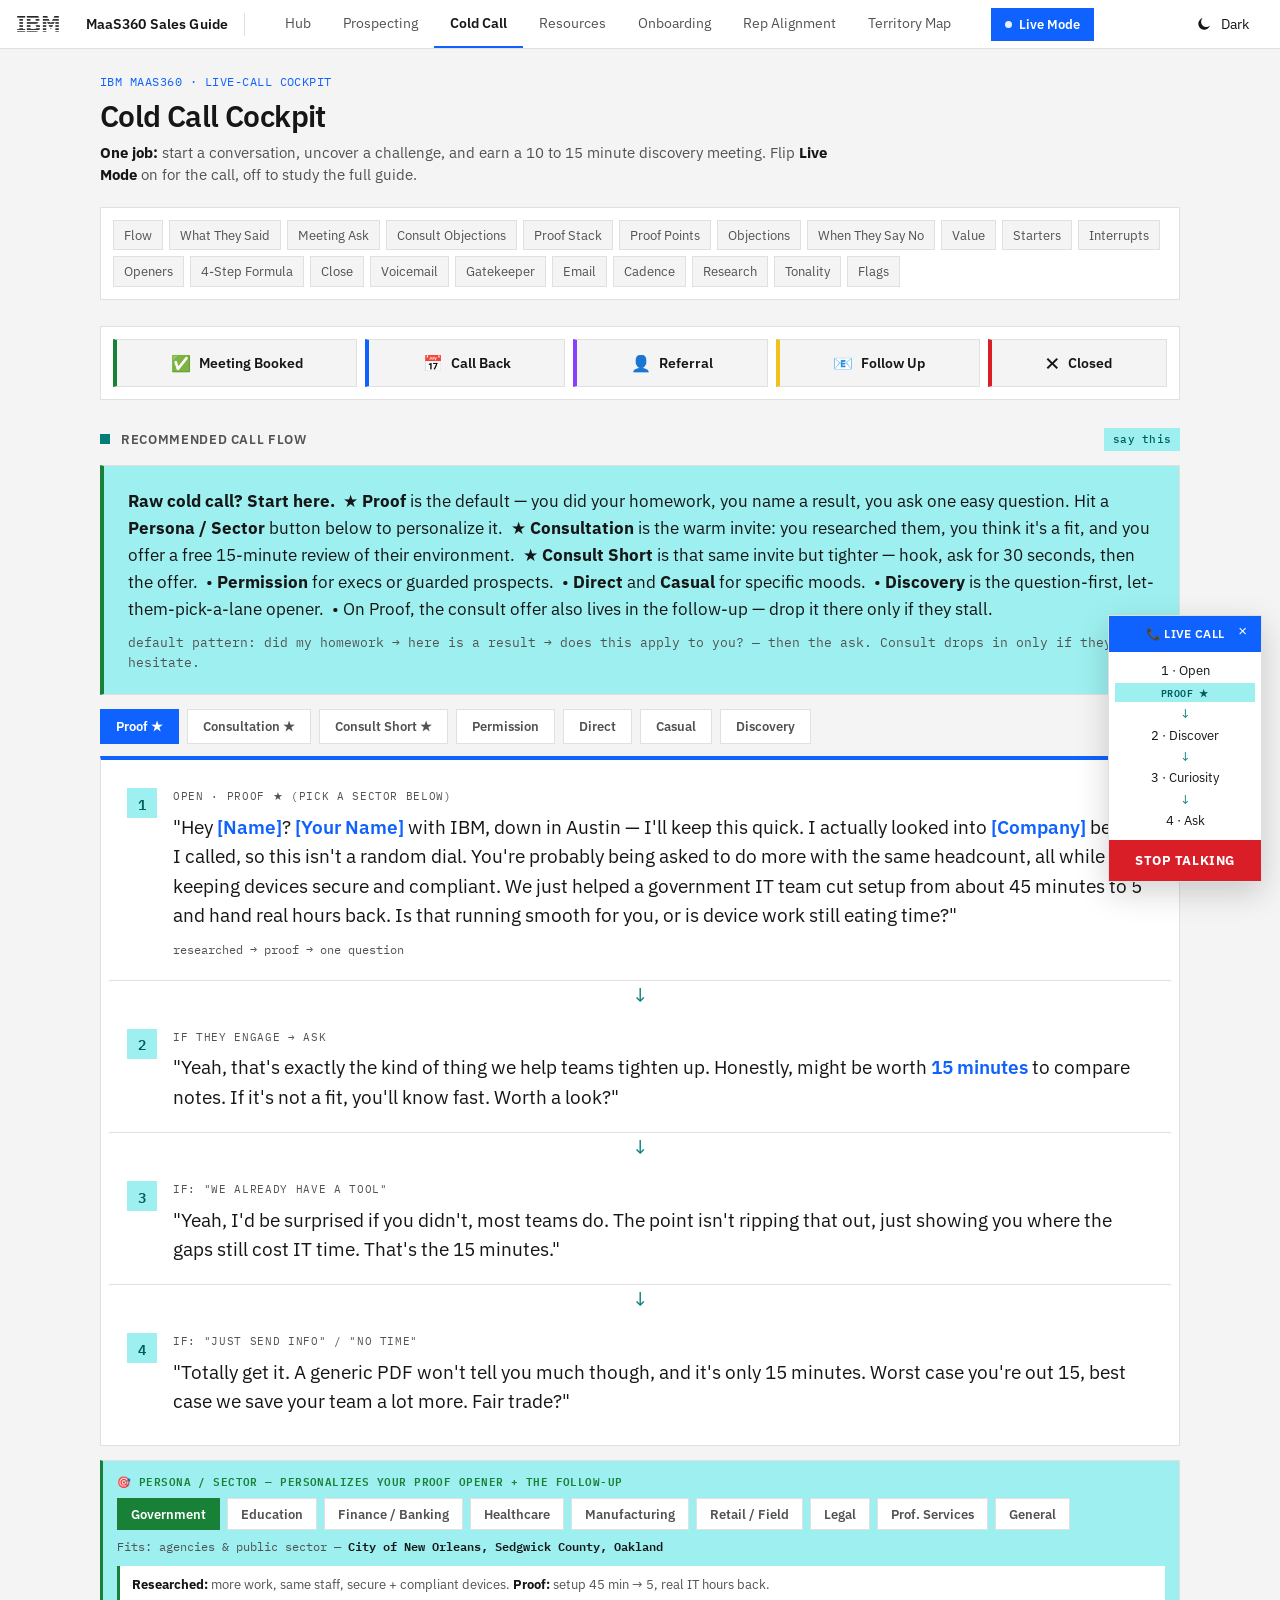
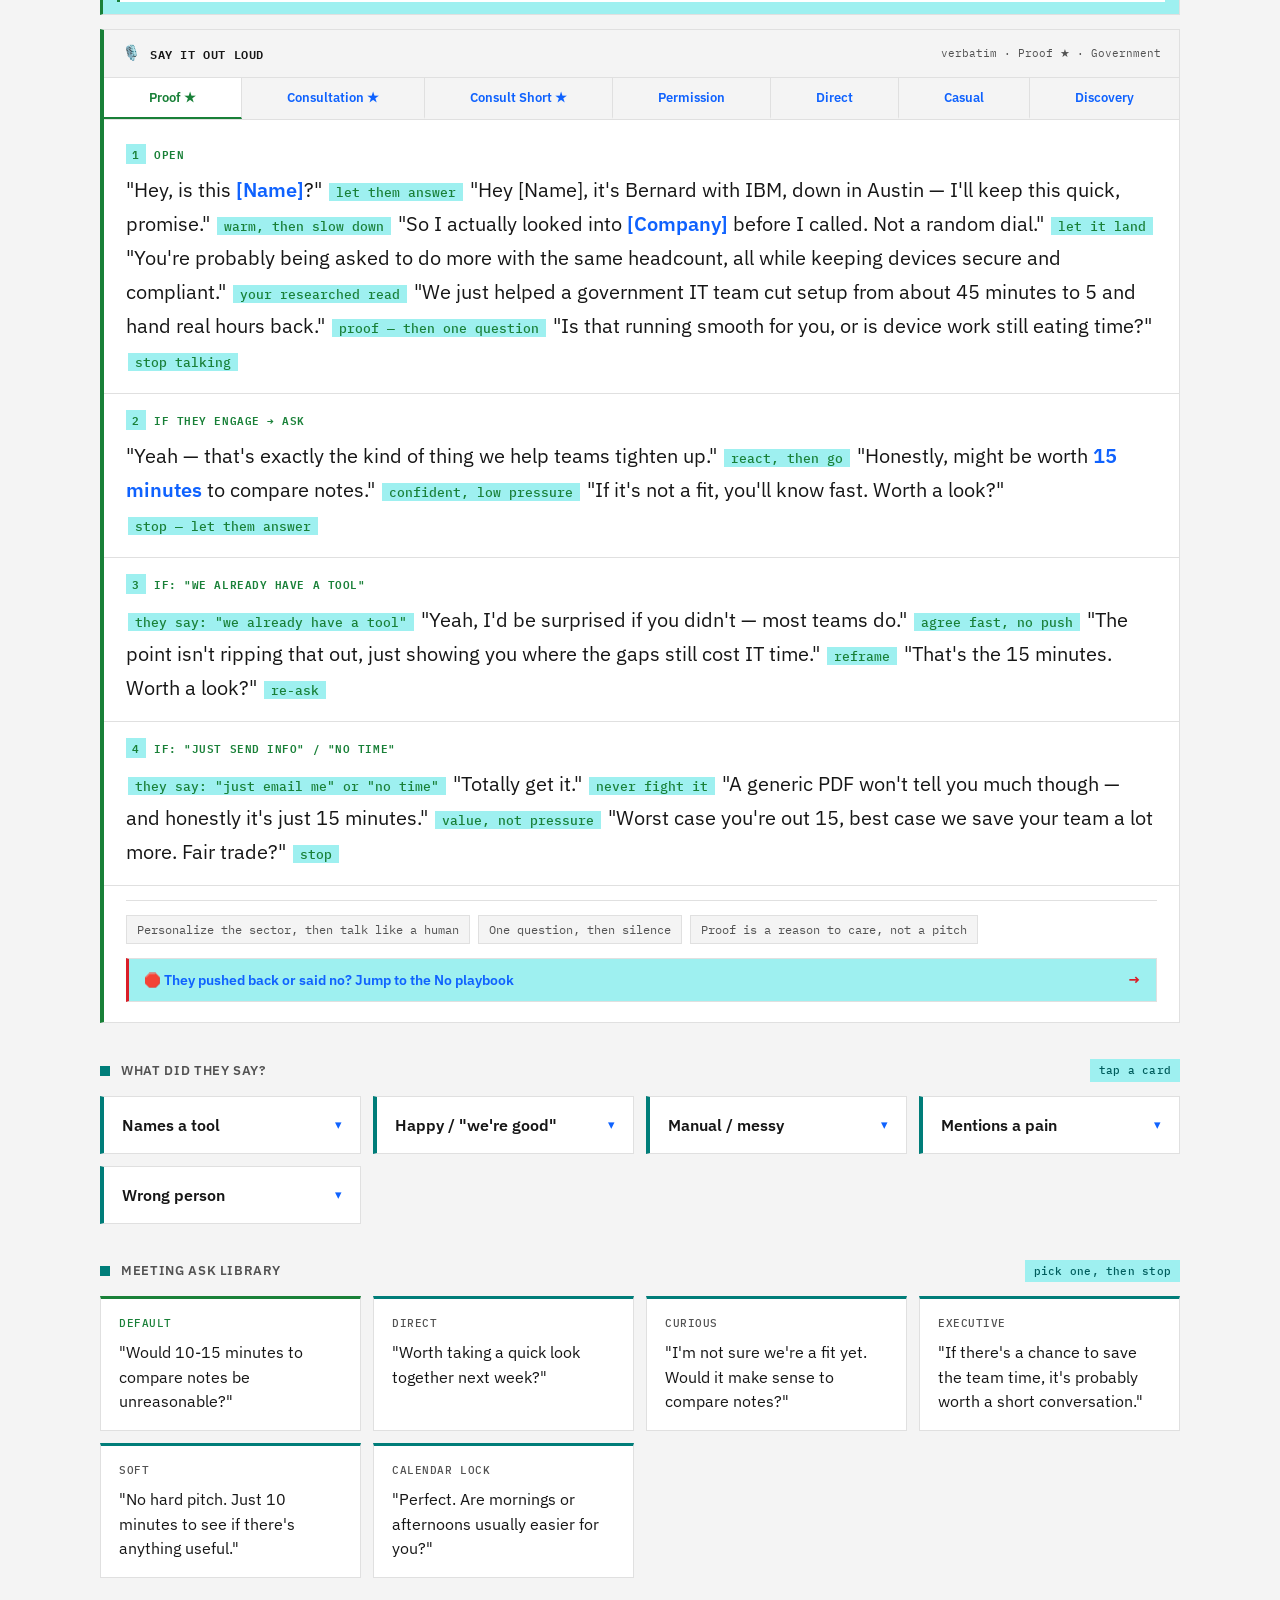
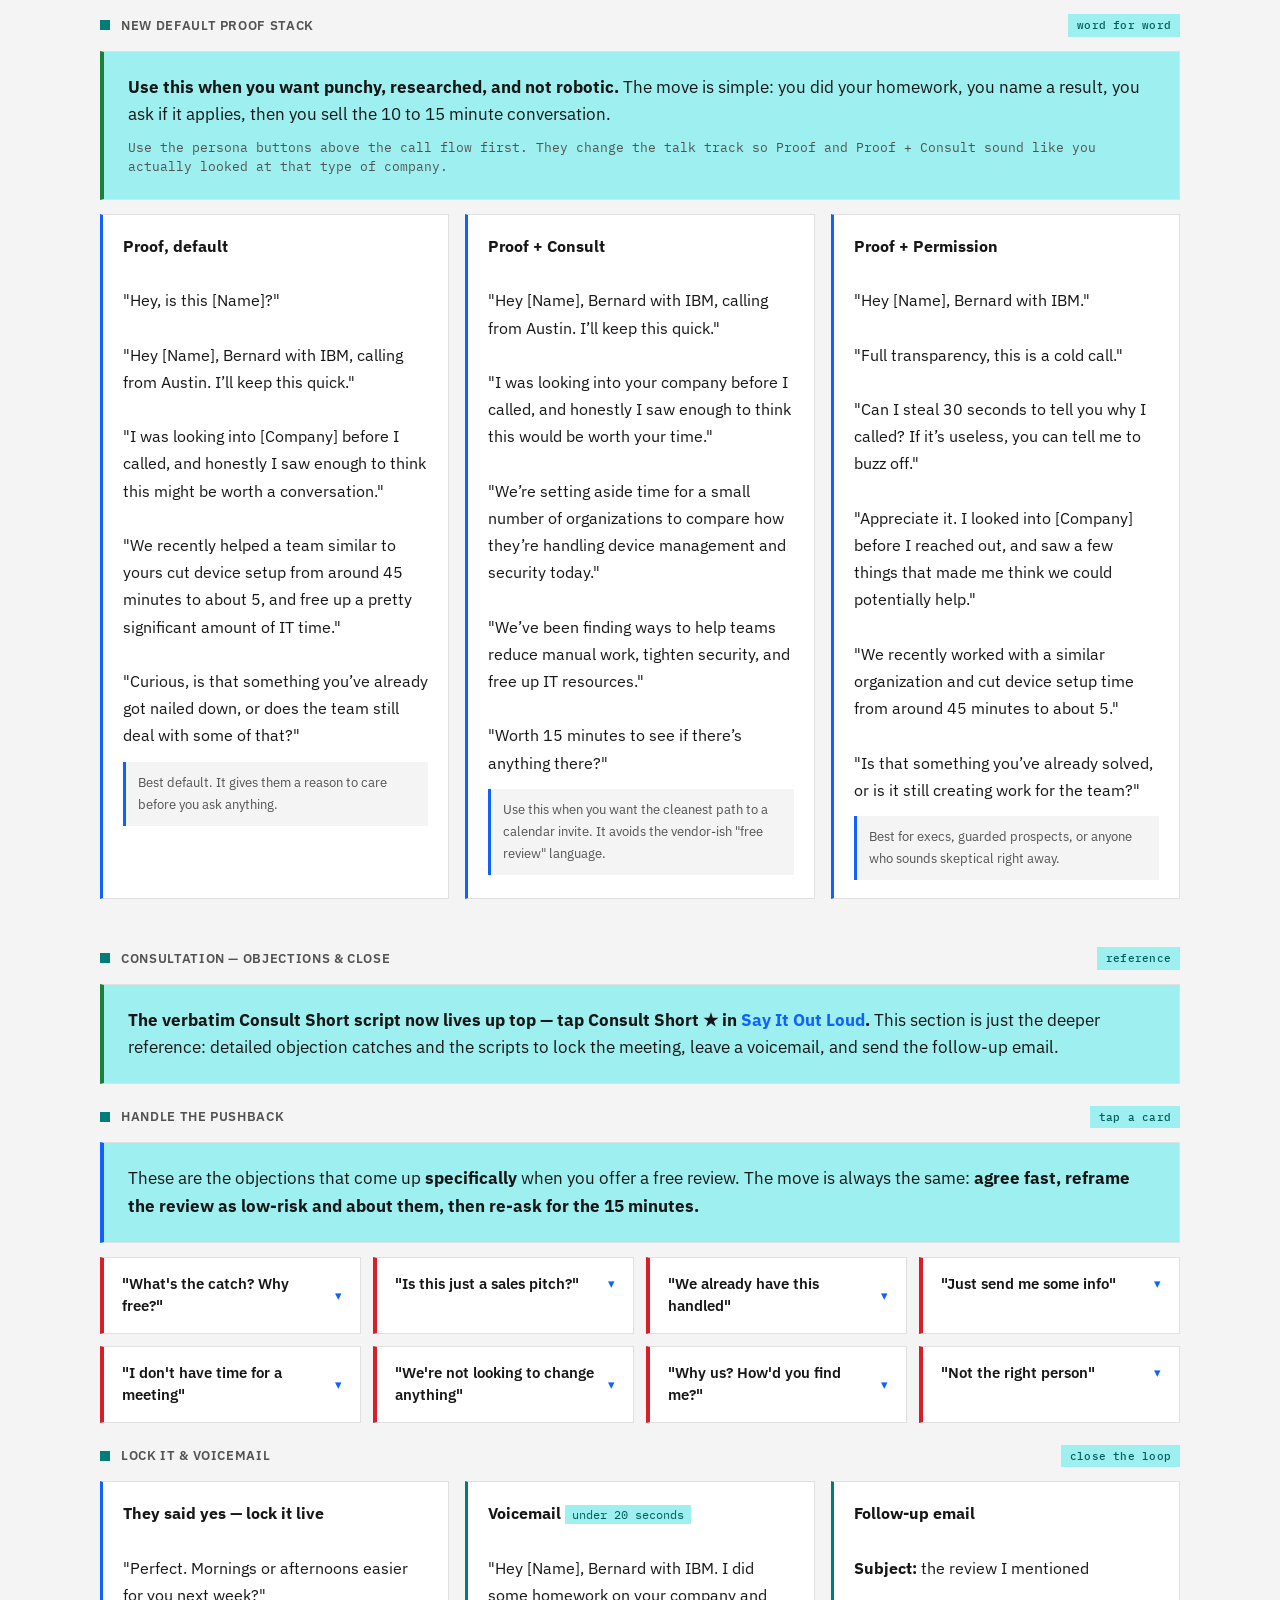
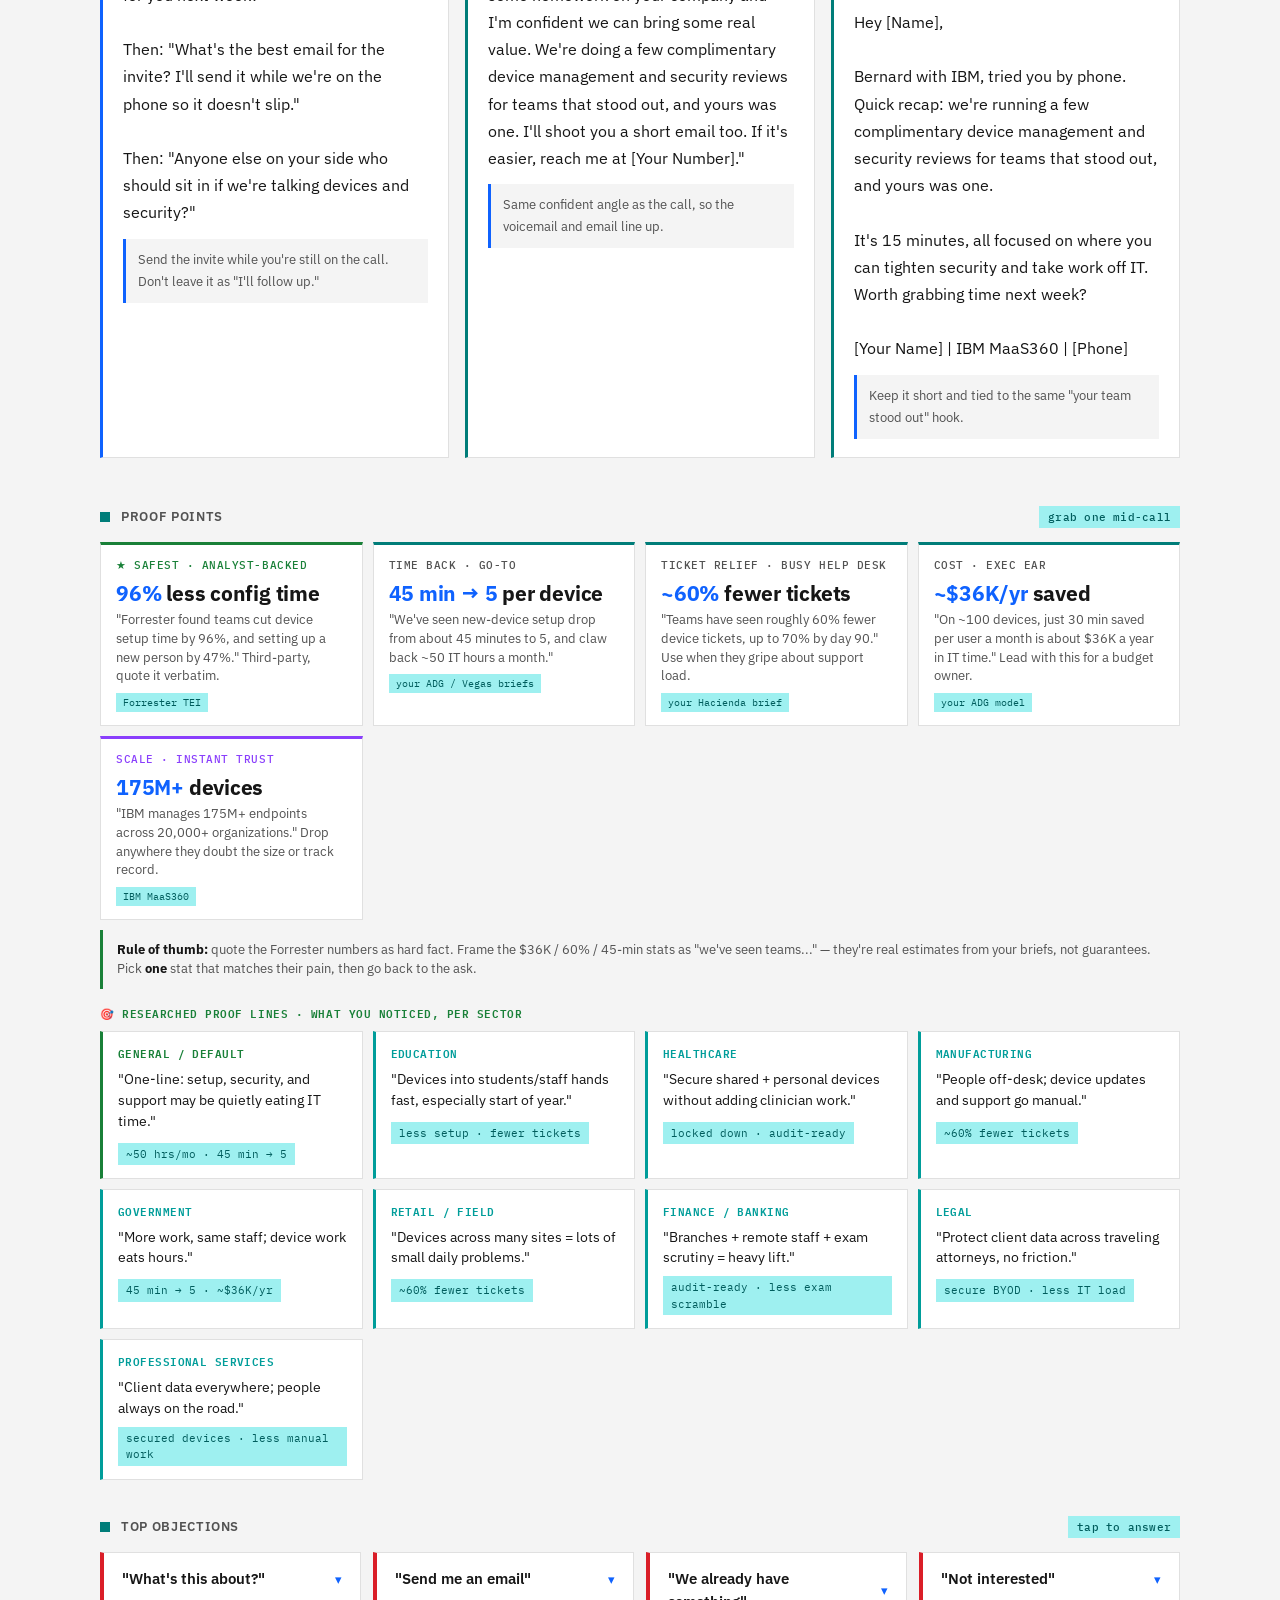
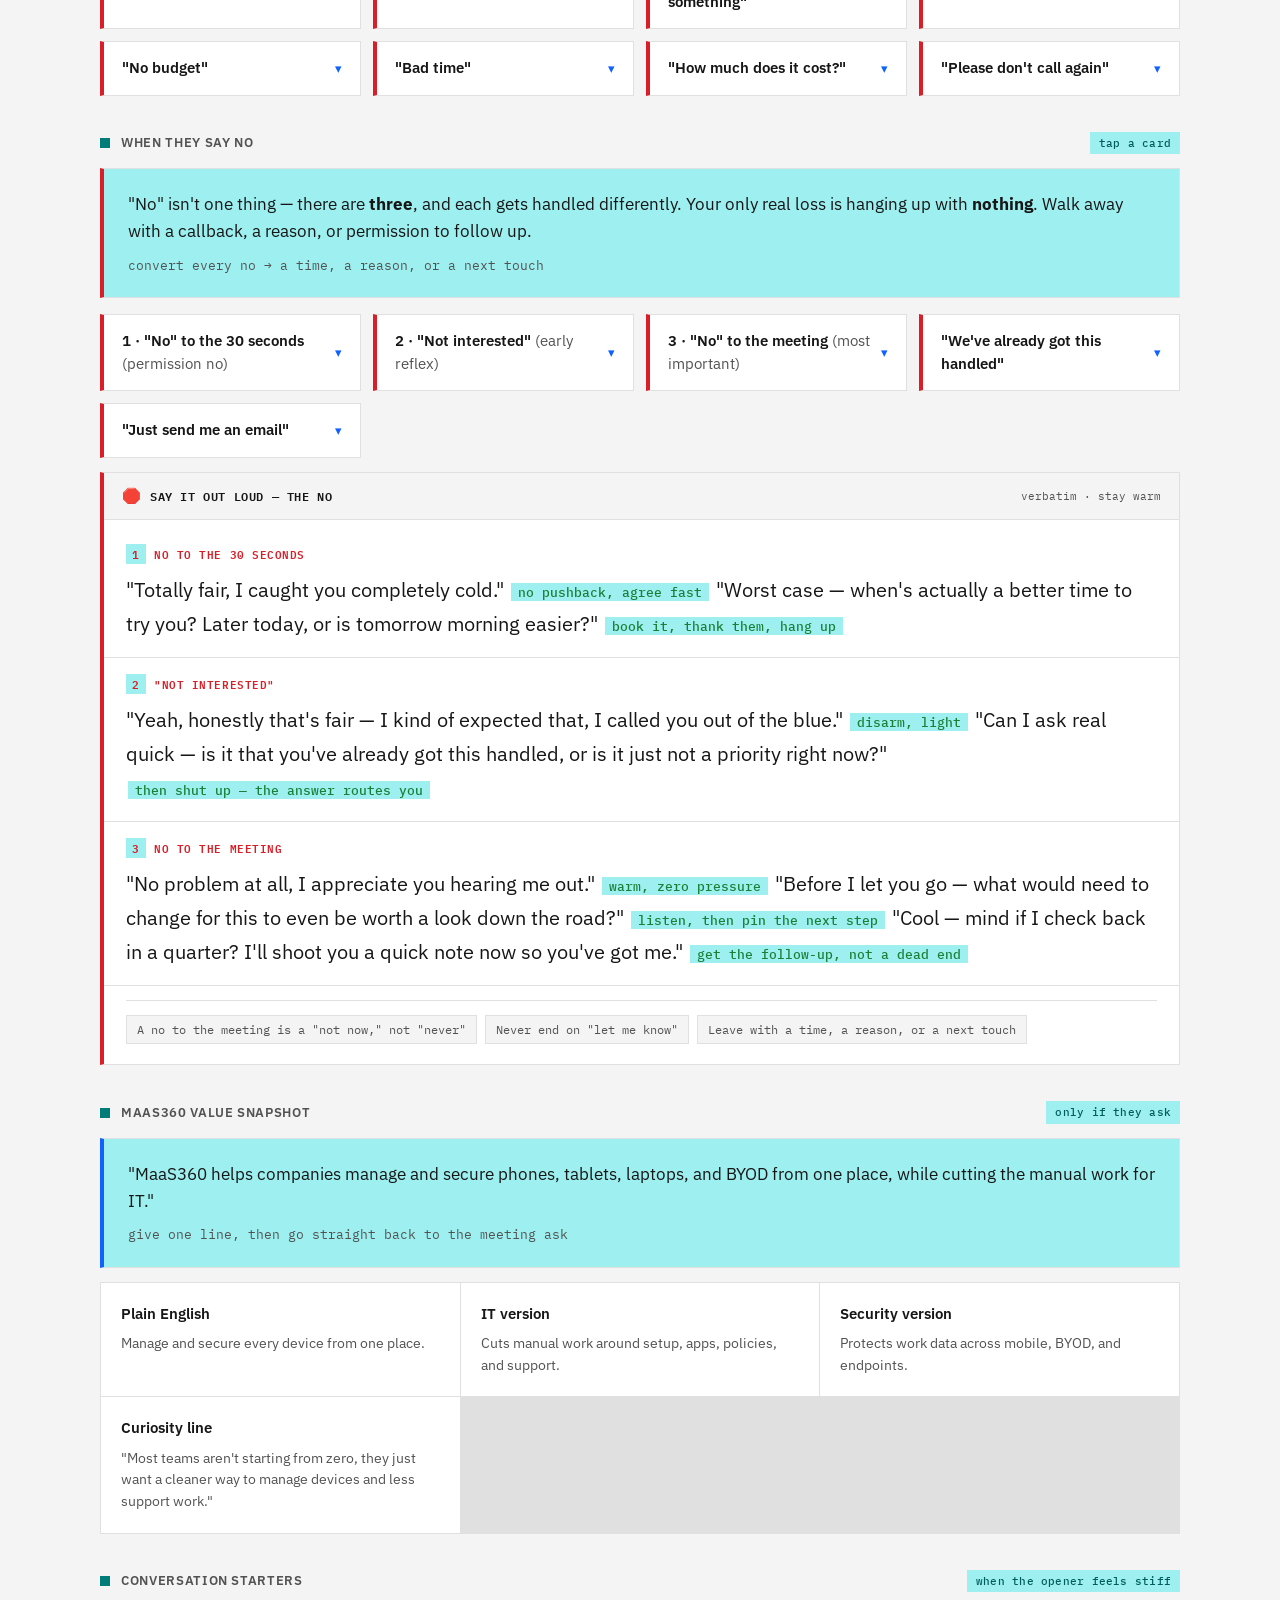
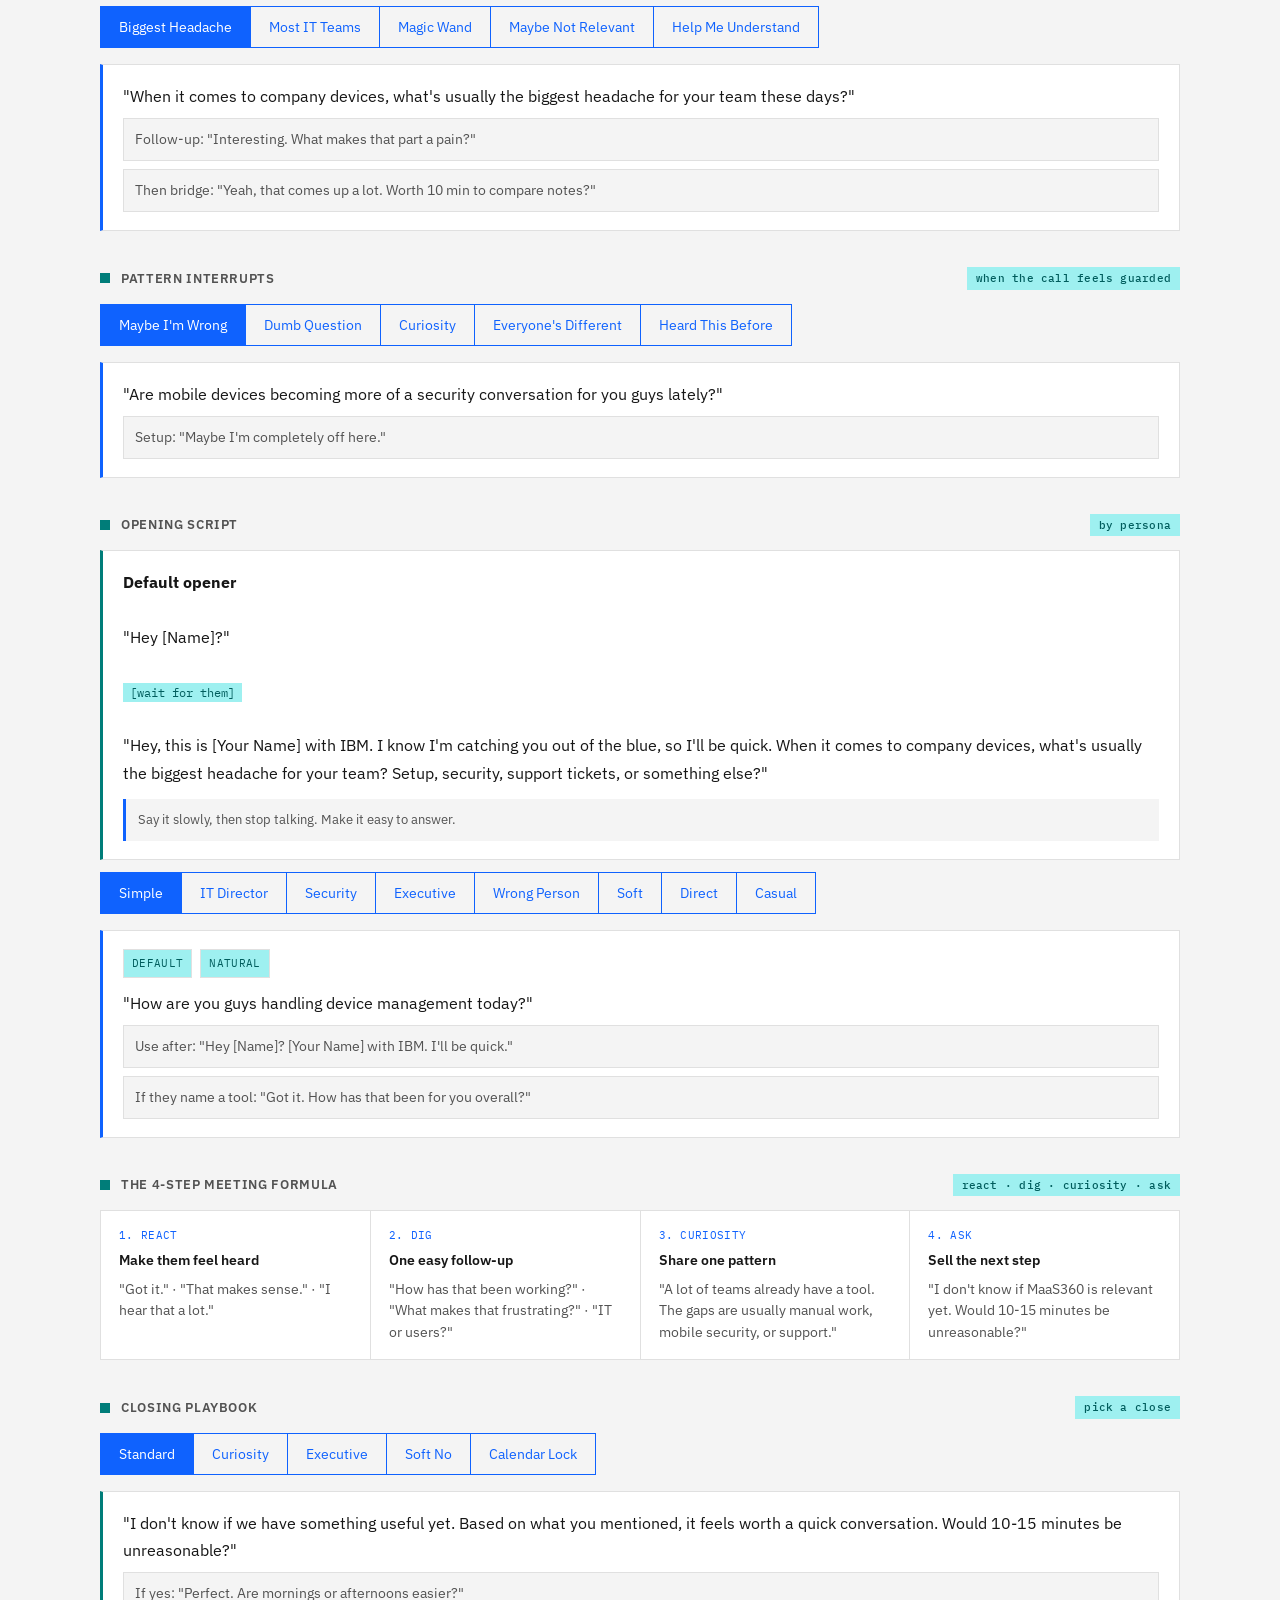
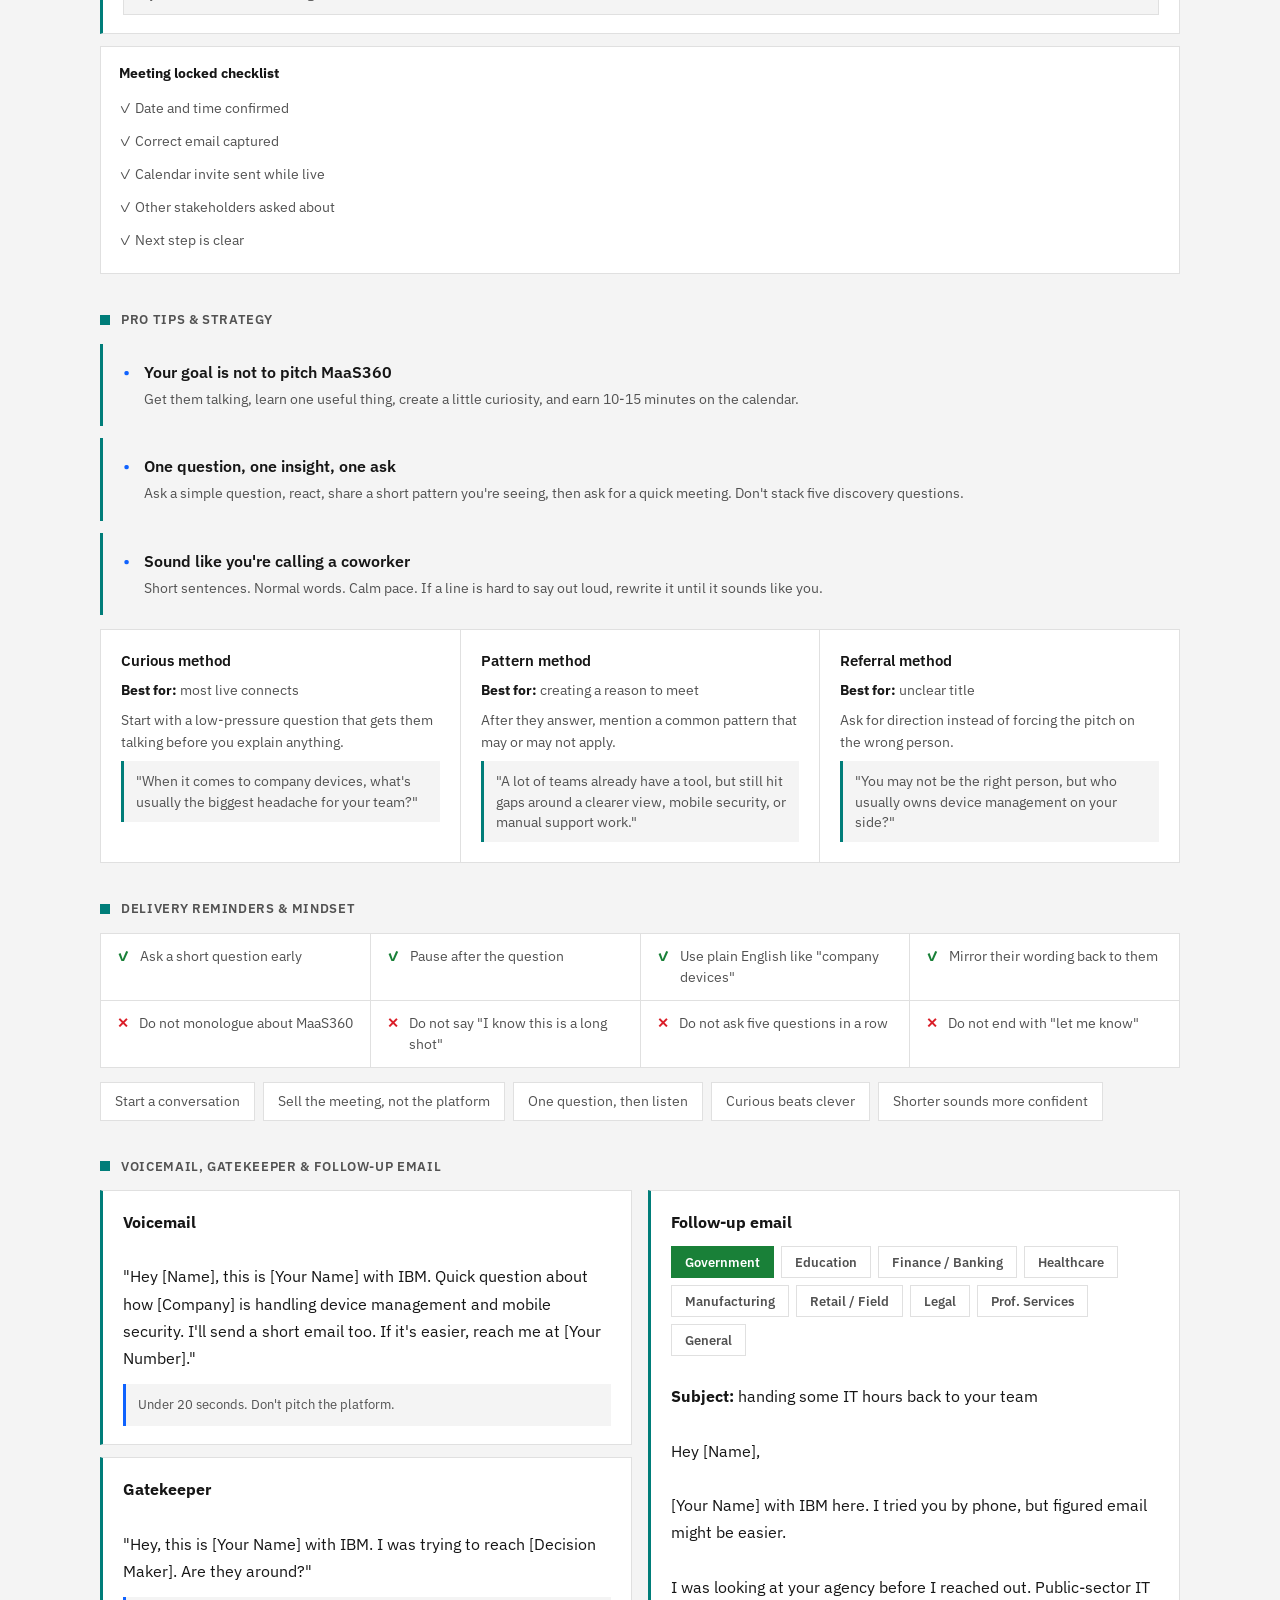
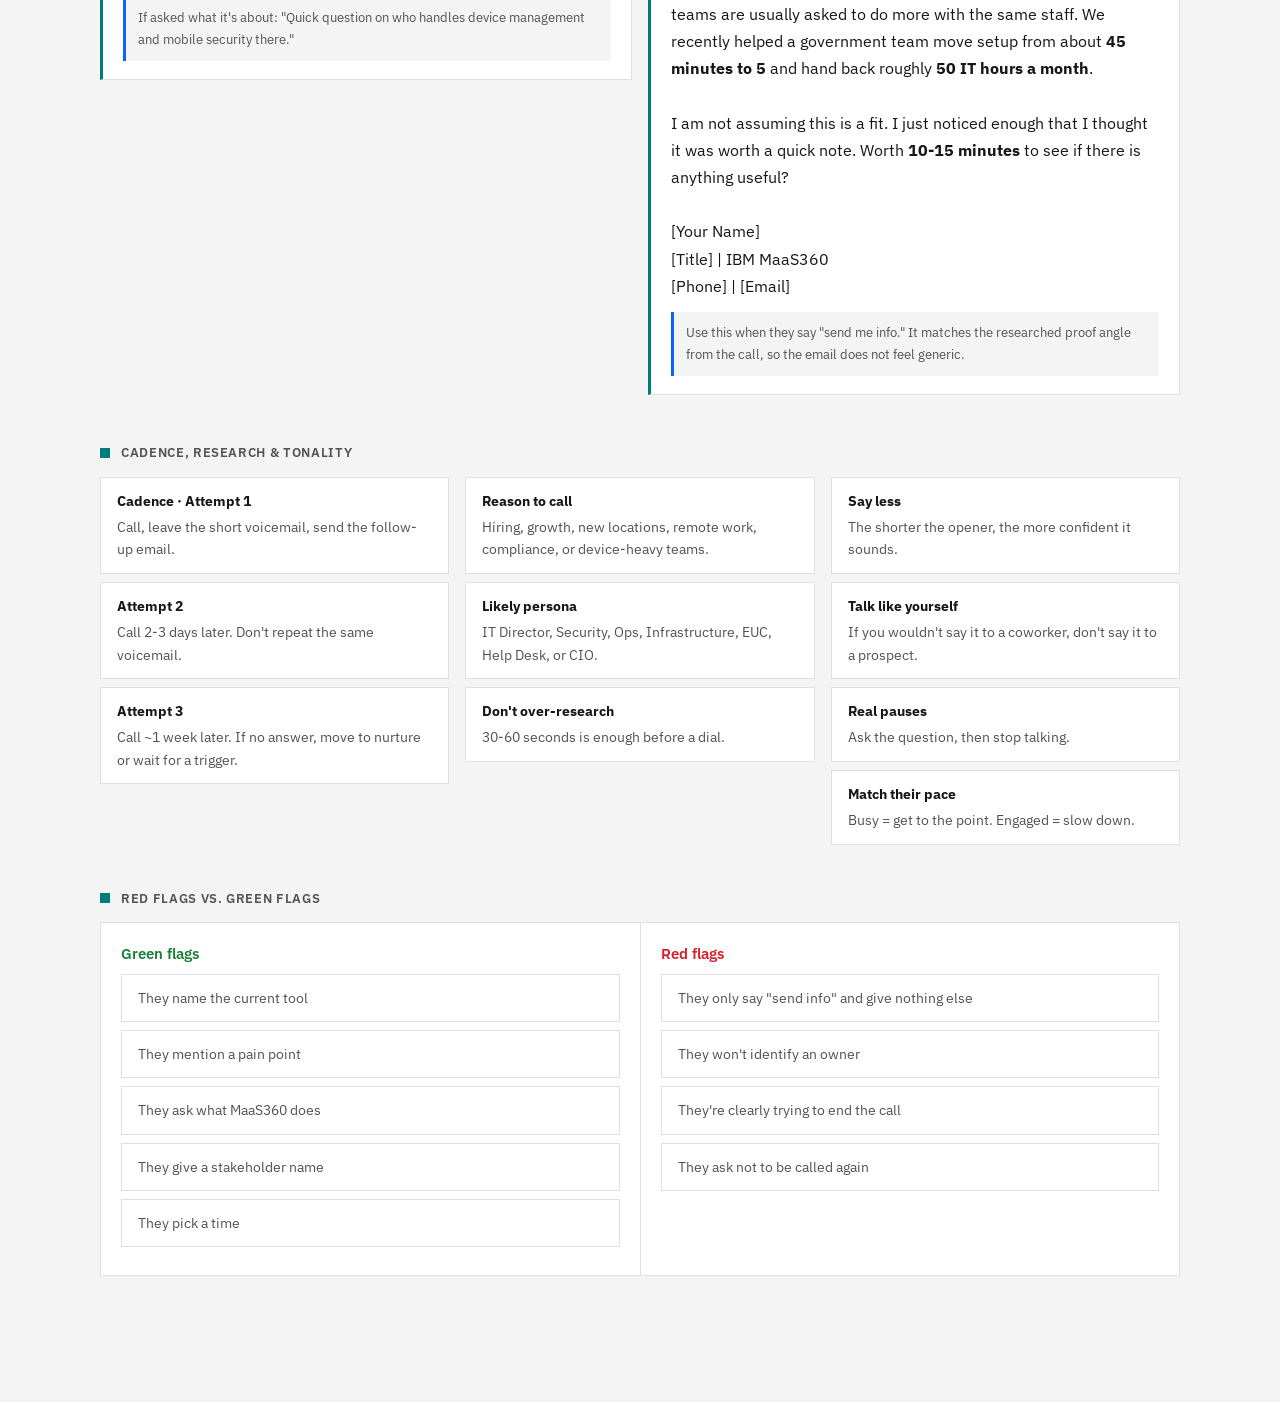
==== commit 6ee5f172: "update to cold call" ====
--- a/cold-call.html
+++ b/cold-call.html
@@ -73,6 +73,19 @@
     .op-pill:hover{border-color:var(--primary); color:var(--text);}
     .op-pill.active{background:var(--primary); color:var(--on-primary); border-color:var(--primary);}
 
+    .sector-strip{margin:14px 0 14px; padding:12px 14px; background:var(--acc-bg); border:1px solid var(--line); border-left:3px solid var(--support-success);} 
+    .sector-strip .sector-label{font-family:'IBM Plex Mono',monospace; font-size:11px; font-weight:600; text-transform:uppercase; letter-spacing:.04em; color:var(--support-success); margin-bottom:9px;}
+    .sector-pills,.email-pills{display:flex; flex-wrap:wrap; gap:7px;}
+    .sec-pill,.em-pill{font-family:inherit; font-size:12.5px; font-weight:600; padding:7px 13px; cursor:pointer; background:var(--panel); color:var(--text-dim); border:1px solid var(--line); transition:all .12s;}
+    .sec-pill:hover,.em-pill:hover{border-color:var(--support-success); color:var(--text);}
+    .sec-pill.active,.em-pill.active{background:var(--support-success); color:#fff; border-color:var(--support-success);}
+    .sector-stat{margin-top:10px; padding:9px 12px; background:var(--panel); border-left:3px solid var(--support-success); font-size:12.5px; line-height:1.5; color:var(--text-dim);}
+    
+    .sector-examples{margin-top:8px; font-size:11.5px; color:var(--text-dim); font-family:'IBM Plex Mono',monospace;}
+    .sector-examples b{color:var(--text); font-weight:600;}
+.sector-stat b,#emailBody b{color:var(--text);} 
+    .sect-ref{margin-top:16px;}.sect-ref-label{font-family:'IBM Plex Mono',monospace; font-size:11px; font-weight:600; text-transform:uppercase; letter-spacing:.05em; color:var(--support-success); margin-bottom:10px;}
+    .sect-grid{display:grid; grid-template-columns:repeat(auto-fit,minmax(230px,1fr)); gap:10px;}.sect-card{background:var(--panel); border:1px solid var(--line); border-left:3px solid #009d9a; padding:13px 15px;}.sect-card.default{border-left-color:var(--support-success);}.sect-card h5{font-family:'IBM Plex Mono',monospace; font-size:11px; text-transform:uppercase; letter-spacing:.04em; color:#009d9a; margin:0 0 7px; font-weight:600;}.sect-card.default h5{color:var(--support-success);}.sect-card .hook{font-size:13.5px; line-height:1.55; color:var(--text); margin:0 0 8px;}.sect-card .hook b{color:var(--primary);}.sect-card .nums{font-family:'IBM Plex Mono',monospace; font-size:11px; color:var(--acc-fg); background:var(--acc-bg); padding:3px 8px; display:inline-block;}
     /* HERO call flow */
     .flow{background:var(--panel); border:1px solid var(--line); border-top:4px solid var(--primary); padding:8px;}
     .flow-step{position:relative; background:var(--panel); padding:20px 22px 20px 64px; border-bottom:1px solid var(--line);}
@@ -95,6 +108,11 @@
     .sp-tab:hover{background:var(--panel);}
     .sp-tab.active{background:var(--panel); color:var(--support-success); border-bottom-color:var(--support-success);}
     .spoken-body{padding:8px 0 20px;}
+    /* Sector personalization cards inside the "what did you see" branch */
+    .sector-grid{display:grid; grid-template-columns:repeat(auto-fit,minmax(215px,1fr)); gap:8px; margin:10px 22px 0;}
+    .sector-card{background:var(--panel-2); border:1px solid var(--line); border-left:3px solid var(--primary); padding:11px 13px;}
+    .sector-card h5{font-family:'IBM Plex Mono',monospace; font-size:10.5px; text-transform:uppercase; letter-spacing:.04em; color:var(--primary); margin:0 0 6px; font-weight:600;}
+    .sector-card p{font-size:15px; line-height:1.5; color:var(--text); margin:0;}
     .spoken-beat{padding:16px 22px; border-bottom:1px solid var(--line);}
     .spoken-beat:last-of-type{border-bottom:none;}
     .spoken-beat .beat-label{font-family:'IBM Plex Mono',monospace; font-size:11px; font-weight:600; text-transform:uppercase; letter-spacing:.05em; color:var(--support-success); margin-bottom:9px; display:flex; align-items:center; gap:8px;}
@@ -323,7 +341,8 @@
       <a href="#s-flow">Flow</a>
       <a href="#s-say">What They Said</a>
       <a href="#s-ask">Meeting Ask</a>
-      <a href="#s-consult">Consultation</a>
+      <a href="#s-consult">Consult Objections</a>
+      <a href="#s-proof-stack">Proof Stack</a>
       <a href="#s-proof">Proof Points</a>
       <a href="#s-obj">Objections</a>
       <a href="#s-no">When They Say No</a>
@@ -355,25 +374,23 @@
     <section class="cc-sec" id="s-flow">
       <div class="cc-sec-title">Recommended Call Flow <span class="badge">say this</span></div>
       <div class="snapshot" style="border-left-color:var(--support-success); margin-bottom:14px;">
-        <p><b>Raw cold call? Start here.</b> &nbsp;&#9733; <b>Consult Short</b> is the default &mdash; "worth your time" opener into a tight back-and-forth, no discovery, straight to the ask. &nbsp;&#8226; <b>Consultation</b> is the longer complimentary-review version if you want more room to work an objection. &nbsp;&#8226; <b>Permission</b> for highest engagement &mdash; ask for 30 seconds, then your reason. &nbsp;&#8226; <b>Recommended</b> works on anyone. &nbsp;&#8226; <b>Proof</b> if you have a real customer + result to name. &nbsp;&#8226; <b>Direct</b> if they sound rushed, <b>Plain</b> if you can't tell who picked up.</p>
-        <span class="hint">pick the one you can say naturally &mdash; delivery beats the "perfect" script</span>
+        <p><b>Raw cold call? Start here.</b> &nbsp;&#9733; <b>Proof</b> is the default &mdash; you did your homework, you name a result, you ask one easy question. Hit a <b>Persona / Sector</b> button below to personalize it. &nbsp;&#9733; <b>Consultation</b> is the warm invite: you researched them, you think it's a fit, and you offer a free 15-minute review of their environment. &nbsp;&#9733; <b>Consult Short</b> is that same invite but tighter &mdash; hook, ask for 30 seconds, then the offer. &nbsp;&#8226; <b>Permission</b> for execs or guarded prospects. &nbsp;&#8226; <b>Direct</b> and <b>Casual</b> for specific moods. &nbsp;&#8226; <b>Discovery</b> is the question-first, let-them-pick-a-lane opener. &nbsp;&#8226; On Proof, the consult offer also lives in the follow-up &mdash; drop it there only if they stall.</p>  
+        <span class="hint">default pattern: did my homework &rarr; here is a result &rarr; does this apply to you? &mdash; then the ask. Consult drops in only if they hesitate.</span>
       </div>
       <div class="opener-pills" id="openerPills" role="tablist" aria-label="Choose your opener">
-        <button class="op-pill" type="button" data-open="rec">Recommended</button>
+        <button class="op-pill" type="button" data-open="proofdefault">Proof &#9733;</button>
+        <button class="op-pill" type="button" data-open="consult">Consultation &#9733;</button>
         <button class="op-pill" type="button" data-open="consultshort">Consult Short &#9733;</button>
-        <button class="op-pill" type="button" data-open="consult">Consultation</button>
-        <button class="op-pill" type="button" data-open="soft">Soft</button>
+        <button class="op-pill" type="button" data-open="proofperm">Permission</button>
         <button class="op-pill" type="button" data-open="direct">Direct</button>
         <button class="op-pill" type="button" data-open="casual">Casual</button>
-        <button class="op-pill" type="button" data-open="plain">Plain</button>
-        <button class="op-pill" type="button" data-open="proof">Proof</button>
-        <button class="op-pill" type="button" data-open="best">Permission &#9733;</button>
+        <button class="op-pill" type="button" data-open="rec">Discovery</button>
       </div>
       <div class="flow">
         <div class="flow-step">
           <span class="num">1</span>
           <div class="role" id="openRole">Open · Recommended</div>
-          <p class="line" id="openLine">"Hey <b>[Name]</b>? <b>[Your Name]</b> with IBM. I know I'm catching you out of the blue, so I'll be quick. When it comes to company devices, what's usually the biggest headache for your team these days? The security side, the manual setup work, or supporting people when something breaks?"</p>
+          <p class="line" id="openLine">"Hey <b>[Name]</b>? <b>[Your Name]</b> with IBM. I know I'm catching you out of the blue, so I'll be quick. When it comes to company devices, what's usually the biggest headache for your team these days? The manual setup and rollout work, supporting people when something breaks, or the security side?"</p>
           <span class="cue" id="openCue">then stop talking →</span>
         </div>
         <div class="flow-arrow">↓</div>
@@ -394,6 +411,23 @@
           <div class="role" id="askRole">Ask for the meeting</div>
           <p class="line" id="askLine">"Interesting. That's really why I called. I don't know if MaaS360 is relevant yet, but it might be worth <b>10-15 minutes</b> to compare notes. Would that be unreasonable?"</p>
         </div>
+      </div>
+      <!-- Proof-only: researched-call angle + sector proof story -->
+      <div class="sector-strip" id="sectorStrip" style="display:none;">
+        <div class="sector-label">&#127919; Persona / Sector &mdash; personalizes your Proof opener + the follow-up</div>
+        <div class="sector-pills" id="sectorPills" role="tablist" aria-label="Choose what you noticed">
+          <button class="sec-pill active" type="button" data-sec="government">Government</button>
+          <button class="sec-pill" type="button" data-sec="school">Education</button>
+          <button class="sec-pill" type="button" data-sec="finance">Finance / Banking</button>
+          <button class="sec-pill" type="button" data-sec="healthcare">Healthcare</button>
+          <button class="sec-pill" type="button" data-sec="industrial">Manufacturing</button>
+          <button class="sec-pill" type="button" data-sec="retail">Retail / Field</button>
+          <button class="sec-pill" type="button" data-sec="legal">Legal</button>
+          <button class="sec-pill" type="button" data-sec="profservices">Prof. Services</button>
+          <button class="sec-pill" type="button" data-sec="general">General</button>
+        </div>
+        <div class="sector-examples" id="sectorExamples"></div>
+        <div class="sector-stat" id="sectorStat"></div>
       </div>
       <!-- Say It Out Loud — verbatim teleprompter, synced to the opener pills -->
       <div class="spoken-wrap">
@@ -403,37 +437,51 @@
           <span class="sub" id="spokenTag">verbatim &middot; Recommended</span>
         </div>
         <div class="spoken-tabs" id="spokenTabs" role="tablist" aria-label="Choose spoken style">
-          <button class="sp-tab" type="button" data-open="rec">Recommended</button>
+          <button class="sp-tab" type="button" data-open="proofdefault">Proof &#9733;</button>
+          <button class="sp-tab" type="button" data-open="consult">Consultation &#9733;</button>
           <button class="sp-tab" type="button" data-open="consultshort">Consult Short &#9733;</button>
-          <button class="sp-tab" type="button" data-open="consult">Consultation</button>
-          <button class="sp-tab" type="button" data-open="soft">Soft</button>
+          <button class="sp-tab" type="button" data-open="proofperm">Permission</button>
           <button class="sp-tab" type="button" data-open="direct">Direct</button>
           <button class="sp-tab" type="button" data-open="casual">Casual</button>
-          <button class="sp-tab" type="button" data-open="plain">Plain</button>
-          <button class="sp-tab" type="button" data-open="proof">Proof</button>
-          <button class="sp-tab" type="button" data-open="best">Permission &#9733;</button>
+          <button class="sp-tab" type="button" data-open="rec">Discovery</button>
         </div>
         <div class="spoken-body">
           <div class="spoken-beat">
             <div class="beat-label"><span class="n">1</span> Open</div>
-            <p class="say" id="spokenLine">"Hey&hellip; is this <b>[Name]</b>?" <span class="cue-inline">let them answer</span> "Hey [Name], this is Bernard&mdash;I'm on the device management and security side over at IBM. I'll keep this quick, I promise." <span class="cue-inline">smile, slow down</span> "I'm actually just curious&hellip; when it comes to all your company devices, the phones, laptops, all that stuff&hellip; what's usually the biggest headache for your team right now? Is it more the security side, the manual setup work, or supporting people when something breaks?" <span class="cue-inline">then zip it &mdash; let them pick a lane</span></p>
+            <p class="say" id="spokenLine">"Hey&hellip; is this <b>[Name]</b>?" <span class="cue-inline">let them answer</span> "Hey [Name], this is Bernard&mdash;I'm on the device management and security side over at IBM. I'll keep this quick, I promise." <span class="cue-inline">smile, slow down</span> "I'm actually just curious&hellip; when it comes to all your company devices, the phones, laptops, all that stuff&hellip; what's usually the biggest headache for your team right now? Is it more the manual setup work, supporting people when something breaks, or the security side?" <span class="cue-inline">then zip it &mdash; let them pick a lane</span></p>
           </div>
           <div class="spoken-beat">
-            <div class="beat-label"><span class="n">2</span> Discover</div>
+            <div class="beat-label"><span class="n">2</span> <span id="beatDiscLbl">Discover</span></div>
             <p class="say" id="spokenDisc">"Yeah&hellip; okay, that makes total sense." <span class="cue-inline">react first, genuine</span> "So how are you guys handling that today?" <span class="cue-inline">let them explain, don't jump in</span> "Gotcha. And is that mostly a headache for you and IT, or is it starting to hit your users too?" <span class="cue-inline">one follow-up, then listen</span></p>
           </div>
           <div class="spoken-beat">
-            <div class="beat-label"><span class="n">3</span> Create curiosity</div>
+            <div class="beat-label"><span class="n">3</span> <span id="beatCuriLbl">Create curiosity</span></div>
             <p class="say" id="spokenCuri">"Yeah, I hear that a lot honestly." <span class="cue-inline">normalize it</span> "The funny thing is, most teams already have some tool in place&hellip; they just still end up stuck on the manual work, or the mobile security side, or all the support tickets." <span class="cue-inline">light, not pitchy</span> "Does any of that sound familiar on your end?" <span class="cue-inline">pause</span></p>
           </div>
           <div class="spoken-beat">
-            <div class="beat-label"><span class="n">4</span> Close &mdash; ask for the meeting</div>
+            <div class="beat-label"><span class="n">4</span> <span id="beatAskLbl">Close &mdash; ask for the meeting</span></div>
             <p class="say" id="spokenAsk">"Okay, that's actually why I called." <span class="cue-inline">warm, low pressure</span> "Look, I honestly don't even know if MaaS360 is a fit for you yet&hellip; but based on what you just said, it might be worth a quick <b>10 or 15 minutes</b> to compare notes." <span class="cue-inline">slow down here</span> "Would that be unreasonable?" <span class="cue-inline">stop &mdash; let them answer</span></p>
           </div>
+          <!-- Extra objection catches — auto-hidden for Proof & Consultation (those already handle objections in beats 2-4 above) -->
+          <div id="extraObjections">
+          <div class="cc-sec-title" style="margin:22px 22px 4px;">Common objections &mdash; quick catches <span class="badge">any opener</span></div>
+          <div class="spoken-beat" style="border-left:3px solid var(--support-error);">
+            <div class="beat-label" style="color:var(--support-error);"><span class="n" style="color:var(--support-error);">&#8635;</span> "We already have something"</div>
+            <p class="say" style="font-size:18px;">"I'd be surprised if you didn't &mdash; most teams do. The ones who still take the call are just curious what they might be missing." <span class="cue-inline">then &rarr;</span> "What are you running today?" <span class="cue-inline">let them talk</span></p>
+          </div>
+          <div class="spoken-beat" style="border-left:3px solid var(--support-error);">
+            <div class="beat-label" style="color:var(--support-error);"><span class="n" style="color:var(--support-error);">&#9993;</span> "Just send me info"</div>
+            <p class="say" style="font-size:18px;">"Happy to &mdash; what'd actually be useful? Security, IT workload, or managing the devices?" <span class="cue-inline">then &rarr;</span> "Honestly might be faster to just show you on a quick call." <span class="cue-inline">re-ask</span></p>
+          </div>
+          <div class="spoken-beat" style="border-left:3px solid var(--support-error);">
+            <div class="beat-label" style="color:var(--support-error);"><span class="n" style="color:var(--support-error);">&#128100;</span> "I'm not the right person"</div>
+            <p class="say" style="font-size:18px;">"No worries at all &mdash; that actually helps." <span class="cue-inline">stay easy</span> "Who usually owns device management and security over there? I'll reach out to them directly." <span class="cue-inline">get the name, then thank them</span></p>
+          </div>
+          </div>
           <div class="spoken-tips">
-            <span class="st">Breathe before each question</span>
-            <span class="st">Talk like you'd talk to a coworker</span>
-            <span class="st">React &rarr; ask &rarr; then silence</span>
+            <span class="st">Personalize the sector, then talk like a human</span>
+            <span class="st">One question, then silence</span>
+            <span class="st">Proof is a reason to care, not a pitch</span>
           </div>
           <a class="sp-jump" href="#s-no"><span>&#128721; They pushed back or said no? Jump to the No playbook</span><span class="arr">&rarr;</span></a>
         </div>
@@ -493,86 +541,46 @@
       </div>
     </section>
 
+    <!-- ============ 3.1 FULL GUIDE: NEW DEFAULT PROOF STACK ============ -->
+    <section class="cc-sec full-guide" id="s-proof-stack">
+      <div class="cc-sec-title">New Default Proof Stack <span class="badge">word for word</span></div>
+      <div class="snapshot" style="border-left-color:var(--support-success); margin-bottom:14px;">
+        <p><b>Use this when you want punchy, researched, and not robotic.</b> The move is simple: you did your homework, you name a result, you ask if it applies, then you sell the 10 to 15 minute conversation.</p>
+        <span class="hint">Use the persona buttons above the call flow first. They change the talk track so Proof and Proof + Consult sound like you actually looked at that type of company.</span>
+      </div>
+      <div class="trio">
+        <div class="script-card blue"><strong>Proof, default</strong><br><br>
+          "Hey, is this [Name]?"<br><br>
+          "Hey [Name], Bernard with IBM, calling from Austin. I’ll keep this quick."<br><br>
+          "I was looking into [Company] before I called, and honestly I saw enough to think this might be worth a conversation."<br><br>
+          "We recently helped a team similar to yours cut device setup from around 45 minutes to about 5, and free up a pretty significant amount of IT time."<br><br>
+          "Curious, is that something you’ve already got nailed down, or does the team still deal with some of that?"
+          <div class="script-note">Best default. It gives them a reason to care before you ask anything.</div>
+        </div>
+        <div class="script-card blue"><strong>Proof + Consult</strong><br><br>
+          "Hey [Name], Bernard with IBM, calling from Austin. I’ll keep this quick."<br><br>
+          "I was looking into your company before I called, and honestly I saw enough to think this would be worth your time."<br><br>
+          "We’re setting aside time for a small number of organizations to compare how they’re handling device management and security today."<br><br>
+          "We’ve been finding ways to help teams reduce manual work, tighten security, and free up IT resources."<br><br>
+          "Worth 15 minutes to see if there’s anything there?"
+          <div class="script-note">Use this when you want the cleanest path to a calendar invite. It avoids the vendor-ish "free review" language.</div>
+        </div>
+        <div class="script-card blue"><strong>Proof + Permission</strong><br><br>
+          "Hey [Name], Bernard with IBM."<br><br>
+          "Full transparency, this is a cold call."<br><br>
+          "Can I steal 30 seconds to tell you why I called? If it’s useless, you can tell me to buzz off."<br><br>
+          "Appreciate it. I looked into [Company] before I reached out, and saw a few things that made me think we could potentially help."<br><br>
+          "We recently worked with a similar organization and cut device setup time from around 45 minutes to about 5."<br><br>
+          "Is that something you’ve already solved, or is it still creating work for the team?"
+          <div class="script-note">Best for execs, guarded prospects, or anyone who sounds skeptical right away.</div>
+        </div>
+      </div>
+    </section>
     <!-- ============ 3.25 IN-CALL: CONSULTATION OPENER ============ -->
     <section class="cc-sec full-guide" id="s-consult">
-      <div class="cc-sec-title">Consultation Opener <span class="badge">verbatim &middot; say this &middot; Consult Short is default</span></div>
+      <div class="cc-sec-title">Consultation &mdash; Objections &amp; Close <span class="badge">reference</span></div>
       <div class="snapshot" style="border-left-color:var(--support-success); margin-bottom:14px;">
-        <p><b>"Worth your time" invite &mdash; back-and-forth, no discovery.</b> Skip the questions. Tell them you did your homework, tell them exactly what the consultation is, get one gut-check reaction, then ask for the meeting. Confident, not a monologue.</p>
-        <span class="hint">why you called &rarr; what happens &rarr; gut check &rarr; ask &mdash; ~20 seconds, one breath per beat</span>
-      </div>
-      <!-- Say It Out Loud — verbatim teleprompter: Consult Short (default) -->
-      <div class="spoken-wrap">
-        <div class="spoken-head">
-          <span class="ic">&#127897;&#65039;</span>
-          <span class="ttl">Say It Out Loud</span>
-          <span class="sub">verbatim &middot; Consult Short &#9733;</span>
-        </div>
-        <div class="spoken-body">
-          <div class="spoken-beat">
-            <div class="beat-label"><span class="n">1</span> Open</div>
-            <p class="say">"Hey, is this <b>[Name]</b>?" <span class="cue-inline">let them answer</span> "Hey [Name], Bernard with IBM. I'll keep this quick." <span class="cue-inline">easy, like you know them</span></p>
-          </div>
-          <div class="spoken-beat">
-            <div class="beat-label"><span class="n">2</span> Why you called</div>
-            <p class="say">"I spent a little time looking into <b>[Company]</b> before I called, and honestly <b>I saw enough to think this conversation would be worth your time</b>." <span class="cue-inline">pause &mdash; let it land</span></p>
-          </div>
-          <div class="spoken-beat">
-            <div class="beat-label"><span class="n">3</span> What happens</div>
-            <p class="say">"So the reason I'm reaching out &mdash; we're offering a complimentary review around device management and cybersecurity." <span class="cue-inline">breathe</span> "In about 15 minutes we'll take a look at how you're handling it today, show you what's working for organizations with similar environments, and identify any opportunities to tighten security or take some work off IT." <span class="cue-inline">this is the whole offer &mdash; no discovery questions</span></p>
-          </div>
-          <div class="spoken-beat">
-            <div class="beat-label"><span class="n">4</span> Gut check</div>
-            <p class="say">"Is that worth 15 minutes to see if there's anything there?" <span class="cue-inline">stop &mdash; let them answer, this is the back-and-forth</span></p>
-          </div>
-          <div class="spoken-beat">
-            <div class="beat-label"><span class="n">5</span> The ask</div>
-            <p class="say">"Perfect &mdash; that's exactly why I reached out. Mornings or afternoons usually easier for you?" <span class="cue-inline">go straight to locking a time</span></p>
-          </div>
-
-          <div class="spoken-tips">
-            <span class="st">No discovery &mdash; go straight to the offer</span>
-            <span class="st">One gut-check, not five questions</span>
-            <span class="st">Confident: "I saw enough to think it's worth your time"</span>
-          </div>
-
-          <!-- Follow-up branches -->
-          <div class="cc-sec-title" style="margin:22px 22px 4px;">If they&hellip; <span class="badge">say this next</span></div>
-
-          <div class="spoken-beat" style="border-left:3px solid var(--support-success);">
-            <div class="beat-label" style="color:var(--support-success);"><span class="n" style="color:var(--support-success);">&#10003;</span> "Yeah, sure" &middot; they're in</div>
-            <p class="say" style="font-size:18px;">"Perfect. Mornings or afternoons usually easier for you?" <span class="cue-inline">lock it live, then grab their email</span></p>
-          </div>
-
-          <div class="spoken-beat" style="border-left:3px solid var(--primary);">
-            <div class="beat-label" style="color:var(--primary);"><span class="n" style="color:var(--support-success);">?</span> "Maybe" &middot; they're on the fence</div>
-            <p class="say" style="font-size:18px;">"Totally fair." <span class="cue-inline">agree fast</span> "Worst case, you walk away with a couple ideas. Best case, we find something worth fixing." <span class="cue-inline">easy</span> "Either way it's only 15 minutes." <span class="cue-inline">then go back to the ask</span></p>
-          </div>
-
-          <div class="spoken-beat" style="border-left:3px solid var(--primary);">
-            <div class="beat-label" style="color:var(--primary);"><span class="n" style="color:var(--support-success);">&#128064;</span> "What did you see?"</div>
-            <p class="say" style="font-size:18px;">"Nothing crazy honestly. I just saw enough to think it'd be a worthwhile conversation." <span class="cue-inline">calm, not defensive</span></p>
-            <p class="say" style="font-size:15.5px; color:var(--text-dim); margin-top:8px;">if they push &rarr; "Just from your environment and the type of organization you are, I had a pretty good feeling we'd be able to bring some value."</p>
-            <p class="say" style="font-size:15.5px; color:var(--text-dim); margin-top:6px;">if they push again &rarr; "A lot of teams we work with thought they had devices pretty well covered too, but once we got under the hood there were usually opportunities around security, automation, or reducing manual work." <span class="cue-inline">then &rarr; back to the 15 minutes</span></p>
-          </div>
-
-          <div class="spoken-beat" style="border-left:3px solid var(--support-error);">
-            <div class="beat-label" style="color:var(--support-error);"><span class="n" style="color:var(--support-error);">&#8635;</span> "We already have something"</div>
-            <p class="say" style="font-size:18px;">"Honestly I'd be surprised if you didn't. Most of the teams we talk to already have something in place." <span class="cue-inline">disarm</span> "The reason they still take the meeting is usually they're curious whether they're missing anything, or if there's a better way to handle part of it." <span class="cue-inline">then &rarr;</span> "What are you guys using today?" <span class="cue-inline">let them talk</span></p>
-          </div>
-
-          <div class="spoken-beat" style="border-left:3px solid var(--support-error);">
-            <div class="beat-label" style="color:var(--support-error);"><span class="n" style="color:var(--support-error);">&#9993;</span> "Just send me some info"</div>
-            <p class="say" style="font-size:18px;">"Happy to." <span class="cue-inline">no resistance</span> "Out of curiosity, what would actually be useful for you to see? Because everybody says send info, but everybody cares about something different &mdash; security, reducing IT workload, or just managing the devices." <span class="cue-inline">let them pick a lane, then &rarr;</span> "Honestly might be faster to grab 15 minutes and show you the part you care about. Worth it?"</p>
-          </div>
-
-          <a class="sp-jump" href="#s-no"><span>&#128721; Harder no? Jump to the full No playbook</span><span class="arr">&rarr;</span></a>
-        </div>
-      </div>
-      <!-- Longer version (optional swap) -->
-      <div class="script-card blue" style="margin-top:14px;">
-        <strong>Want more room to work an objection? Use the longer "complimentary review" version instead:</strong><br><br>
-        "Hey [Name], Bernard with IBM. I'll keep this quick. So I did some homework on your company before I even picked up the phone, and I'm confident we can bring some real value here. We're setting aside time for a small group of organizations to run a complimentary device management and cybersecurity review, and your team stood out. It's 15 minutes &mdash; we learn your setup, show you what's working for teams like yours, and pinpoint where you can tighten security and take work off IT. Worth grabbing time next week?"
-        <div class="script-note">Same offer, five beats instead of four. Use it when you want extra runway before the ask, otherwise stick with Consult Short above.</div>
+        <p><b>The verbatim Consult Short script now lives up top &mdash; tap <b>Consult Short &#9733;</b> in <a href="#s-flow" style="color:var(--link);">Say It Out Loud</a>.</b> This section is just the deeper reference: detailed objection catches and the scripts to lock the meeting, leave a voicemail, and send the follow-up email.</p>
       </div>
       <!-- Consultation-specific objection handling -->
       <div class="cc-sec-title" style="margin-top:22px;">Handle the Pushback <span class="badge">tap a card</span></div>
@@ -649,14 +657,14 @@
         </div>
         <div class="script-card">
           <strong>Voicemail</strong> <em>under 20 seconds</em><br><br>
-          "Hey [Name], Bernard with IBM. I did some homework on your company and I'm confident we can bring some real value. We're doing a few complimentary device management and cybersecurity reviews for teams that stood out, and yours was one. I'll shoot you a short email too. If it's easier, reach me at [Your Number]."
+          "Hey [Name], Bernard with IBM. I did some homework on your company and I'm confident we can bring some real value. We're doing a few complimentary device management and security reviews for teams that stood out, and yours was one. I'll shoot you a short email too. If it's easier, reach me at [Your Number]."
           <div class="script-note">Same confident angle as the call, so the voicemail and email line up.</div>
         </div>
         <div class="script-card">
           <strong>Follow-up email</strong><br><br>
           <strong>Subject:</strong> the review I mentioned<br><br>
           Hey [Name],<br><br>
-          Bernard with IBM, tried you by phone. Quick recap: we're running a few complimentary device management and cybersecurity reviews for teams that stood out, and yours was one.<br><br>
+          Bernard with IBM, tried you by phone. Quick recap: we're running a few complimentary device management and security reviews for teams that stood out, and yours was one.<br><br>
           It's 15 minutes, all focused on where you can tighten security and take work off IT. Worth grabbing time next week?<br><br>
           [Your Name] | IBM MaaS360 | [Phone]
           <div class="script-note">Keep it short and tied to the same "your team stood out" hook.</div>
@@ -700,6 +708,20 @@
         </div>
       </div>
       <div class="proof-note"><b>Rule of thumb:</b> quote the Forrester numbers as hard fact. Frame the $36K / 60% / 45-min stats as "we've seen teams..." &mdash; they're real estimates from your briefs, not guarantees. Pick <b>one</b> stat that matches their pain, then go back to the ask.</div>
+      <div class="sect-ref">
+        <div class="sect-ref-label">&#127919; Researched proof lines &middot; what you noticed, per sector</div>
+        <div class="sect-grid">
+          <div class="sect-card default"><h5>General / Default</h5><p class="hook">"One-line: setup, security, and support may be quietly eating IT time."</p><span class="nums">~50 hrs/mo &middot; 45 min &rarr; 5</span></div>
+          <div class="sect-card"><h5>Education</h5><p class="hook">"Devices into students/staff hands fast, especially start of year."</p><span class="nums">less setup &middot; fewer tickets</span></div>
+          <div class="sect-card"><h5>Healthcare</h5><p class="hook">"Secure shared + personal devices without adding clinician work."</p><span class="nums">locked down &middot; audit-ready</span></div>
+          <div class="sect-card"><h5>Manufacturing</h5><p class="hook">"People off-desk; device updates and support go manual."</p><span class="nums">~60% fewer tickets</span></div>
+          <div class="sect-card"><h5>Government</h5><p class="hook">"More work, same staff; device work eats hours."</p><span class="nums">45 min &rarr; 5 &middot; ~$36K/yr</span></div>
+          <div class="sect-card"><h5>Retail / Field</h5><p class="hook">"Devices across many sites = lots of small daily problems."</p><span class="nums">~60% fewer tickets</span></div>
+          <div class="sect-card"><h5>Finance / Banking</h5><p class="hook">"Branches + remote staff + exam scrutiny = heavy lift."</p><span class="nums">audit-ready &middot; less exam scramble</span></div>
+          <div class="sect-card"><h5>Legal</h5><p class="hook">"Protect client data across traveling attorneys, no friction."</p><span class="nums">secure BYOD &middot; less IT load</span></div>
+          <div class="sect-card"><h5>Professional Services</h5><p class="hook">"Client data everywhere; people always on the road."</p><span class="nums">secured devices &middot; less manual work</span></div>
+        </div>
+      </div>
     </section>
 
     <!-- ============ 4. IN-CALL: OBJECTIONS ============ -->
@@ -948,7 +970,21 @@
           <div class="script-card"><strong>Gatekeeper</strong><br><br>"Hey, this is [Your Name] with IBM. I was trying to reach [Decision Maker]. Are they around?"<div class="script-note">If asked what it's about: "Quick question on who handles device management and mobile security there."</div></div>
         </div>
         <div>
-          <div class="script-card" id="s-email"><strong>Follow-up email</strong><br><br><strong>Subject:</strong> quick question on devices<br><br>Hey [Name],<br><br>[Your Name] with IBM here. Tried you by phone but figured email might be easier. Curious how [Company] is handling device management and mobile security today, especially across phones, tablets, laptops, or BYOD.<br><br>Most teams already have something in place but still hit gaps around manual work or keeping data secure. Worth a quick 10-15 minutes to compare notes?<br><br>[Your Name]<br>[Title] | IBM MaaS360<br>[Phone] | [Email]<div class="script-note">Short, casual, and tied to the same curiosity from the call.</div></div>
+          <div class="script-card" id="s-email"><strong>Follow-up email</strong>
+            <div class="email-pills" id="emailPills" role="tablist" aria-label="Match email to sector" style="margin-top:10px;">
+              <button class="em-pill active" type="button" data-em="government">Government</button>
+              <button class="em-pill" type="button" data-em="school">Education</button>
+              <button class="em-pill" type="button" data-em="finance">Finance / Banking</button>
+              <button class="em-pill" type="button" data-em="healthcare">Healthcare</button>
+              <button class="em-pill" type="button" data-em="industrial">Manufacturing</button>
+              <button class="em-pill" type="button" data-em="retail">Retail / Field</button>
+              <button class="em-pill" type="button" data-em="legal">Legal</button>
+              <button class="em-pill" type="button" data-em="profservices">Prof. Services</button>
+              <button class="em-pill" type="button" data-em="general">General</button>
+        </div>
+            <div id="emailBody"></div>
+            <div class="script-note">Use this when they say "send me info." It matches the researched proof angle from the call, so the email does not feel generic.</div>
+          </div>
         </div>
       </div>
     </section>
@@ -1042,33 +1078,64 @@
     // Opener switcher — swaps step 1 of the flow (works in Live Mode)
     (function(){
       var openers={
-        rec:{tag:'Recommended', role:'Open \u00b7 Recommended', cue:'then stop talking \u2192',
-          line:'"Hey <b>[Name]</b>? <b>[Your Name]</b> with IBM. I know I\'m catching you out of the blue, so I\'ll be quick. When it comes to company devices, what\'s usually the biggest headache for your team these days? The security side, the manual setup work, or supporting people when something breaks?"',
+      proofdefault:{tag:'Proof ★', role:'Open · Proof ★ (pick a sector below)', cue:'researched → proof → one question',
+          discLabel:'If they engage &rarr; ask', curiLabel:'If: "we already have a tool"', askLabel:'If: "just send info" / "no time"',
+          line:'"Hey <b>[Name]</b>? <b>[Your Name]</b> with IBM, down in Austin &mdash; I\'ll keep this quick. I actually looked into <b>[Company]</b> before I called, so this isn\'t a random dial. You\'ve got enough people and devices that setup, security, and support are probably quietly eating IT time. We just helped a similar team cut new-device setup from about 45 minutes to 5. Is that pretty dialed in for you, or still a bit of a grind?"',
+          discRole:'If they engage → ask', discLine:'"Yeah, that\'s exactly the kind of thing we help teams tighten up. Honestly, might be worth <b>15 minutes</b> to compare notes. If it\'s not a fit, you\'ll know fast. Worth a look?"',
+          curiRole:'If: "we already have a tool"', curiLine:'"Yeah, I\'d be surprised if you didn\'t, most teams do. The point isn\'t ripping that out, just showing you where the gaps still cost IT time. That\'s the 15 minutes."',
+          askRole:'If: "just send info" / "no time"', askLine:'"Totally get it. A generic PDF won\'t tell you much though, and it\'s only 15 minutes. Worst case you\'re out 15, best case we save your team a lot more. Fair trade?"',
+          spoken:'"Hey, is this <b>[Name]</b>?" <span class="cue-inline">let them answer</span> "Hey [Name], it\'s Bernard with IBM, down in Austin &mdash; I\'ll keep this quick, promise." <span class="cue-inline">warm, then slow down</span> "So I actually looked into <b>[Company]</b> before I called. Not a random dial." <span class="cue-inline">let it land</span> "You\'ve got enough people and devices that setup, security, and support are probably quietly eating IT time." <span class="cue-inline">your researched read</span> "We just helped a similar team cut new-device setup from about 45 minutes to 5." <span class="cue-inline">proof &mdash; then one question</span> "Is that pretty dialed in for you, or still a bit of a grind?" <span class="cue-inline">stop talking</span>',
+          spokenDisc:'"Yeah &mdash; that\'s exactly the kind of thing we help teams tighten up." <span class="cue-inline">react, then go</span> "Honestly, might be worth <b>15 minutes</b> to compare notes." <span class="cue-inline">confident, low pressure</span> "If it\'s not a fit, you\'ll know fast. Worth a look?" <span class="cue-inline">stop &mdash; let them answer</span>',
+          spokenCuri:'<span class="cue-inline">they say: "we already have a tool"</span> "Yeah, I\'d be surprised if you didn\'t &mdash; most teams do." <span class="cue-inline">agree fast, no push</span> "The point isn\'t ripping that out, just showing you where the gaps still cost IT time." <span class="cue-inline">reframe</span> "That\'s the 15 minutes. Worth a look?" <span class="cue-inline">re-ask</span>',
+          spokenAsk:'<span class="cue-inline">they say: "just email me" or "no time"</span> "Totally get it." <span class="cue-inline">never fight it</span> "A generic PDF won\'t tell you much though &mdash; and honestly it\'s just 15 minutes." <span class="cue-inline">value, not pressure</span> "Worst case you\'re out 15, best case we save your team a lot more. Fair trade?" <span class="cue-inline">stop</span>'},
+        proofconsult:{tag:'Proof + Consult ★', role:'Open · Proof + Consult', cue:'research ★ consult invite ★ ask',
+          line:'"Hey <b>[Name]</b>, <b>[Your Name]</b> with IBM, calling from Austin. I\'ll keep this quick. I was looking into your company before I called, and honestly I saw enough to think this would be worth your time. We are setting aside time for a small number of organizations to compare how they are handling device management and security today. We have been finding ways to help teams reduce manual work, tighten security, and free up IT resources. Worth 15 minutes to see if there is anything there?"',
+          discRole:'If they ask what it is', discLine:'"It is simple. We compare how you are handling devices today, what is working, and where there may be room to tighten security or save IT time. No big pitch."',
+          curiRole:'If they hesitate', curiLine:'"Totally fair. Worst case, you get a couple ideas. Best case, we find something worth fixing. Either way, it is 15 minutes."',
+          askRole:'Lock a time', askLine:'"Worth a quick look next week? Mornings or afternoons easier for you?"',
+          spoken:'"Hey, is this <b>[Name]</b>?" <span class="cue-inline">let them answer</span> "Hey [Name], Bernard with IBM, calling from Austin. I\'ll keep this quick." <span class="cue-inline">grounded, human</span> "I was looking into your company before I called, and honestly I saw enough to think this would be worth your time." <span class="cue-inline">let it land</span> "We are setting aside time for a small number of organizations to compare how they are handling device management and security today." <span class="cue-inline">not a generic free review</span>',
+          spokenDisc:'"We have been finding ways to help teams reduce manual work, tighten security, and free up IT resources." <span class="cue-inline">short value</span> "That is really the whole reason I reached out." <span class="cue-inline">no discovery spiral</span>',
+          spokenCuri:'"Worth 15 minutes to see if there is anything there?" <span class="cue-inline">stop</span> <span style="display:block;margin-top:8px;color:var(--text-dim);font-size:13px;">if they say maybe: "Totally fair. Worst case, you get a couple ideas. Best case, we find something worth fixing. Either way, it is 15 minutes."</span>',
+          spokenAsk:'"If it is worth a look, great. If not, you will know pretty quickly." <span class="cue-inline">give the out</span> "Open to grabbing time next week?" <span class="cue-inline">then lock mornings/afternoons</span>'},
+        proofperm:{tag:'Proof + Permission', role:'Open · Proof + Permission', cue:'permission ★ proof ★ one question',
+          line:'"Hey <b>[Name]</b>, <b>[Your Name]</b> with IBM. Full transparency, this is a cold call. Can I steal 30 seconds to tell you why I called? If it is useless, you can tell me to buzz off. Appreciate it. I looked into <b>[Company]</b> before I reached out, and saw a few things that made me think we could potentially help. We recently worked with a similar organization and cut device setup time from around 45 minutes to about 5. Is that something you have already solved, or is it still creating work for the team?"',
+          discRole:'If they answer', discLine:'"Got it. Is that landing mostly on you, or does a broader team own it?"',
+          curiRole:'Create curiosity', curiLine:'"That is why I asked. The teams we help usually are not starting from zero. They already have tools, but still have gaps that create extra IT work or security risk."',
+          askRole:'Ask for the meeting', askLine:'"Might be worth <b>10 or 15 minutes</b> to compare notes. If it is not useful, you can tell me and we are done. Fair?"',
+          spoken:'"Hey, is this <b>[Name]</b>?" <span class="cue-inline">let them answer</span> "Hey [Name], Bernard with IBM." <span class="cue-inline">simple</span> "Full transparency, this is a cold call." <span class="cue-inline">light tone</span> "Can I steal 30 seconds to tell you why I called? If it is useless, you can tell me to buzz off." <span class="cue-inline">stop, wait for yes</span>',
+          spokenDisc:'"Appreciate it." <span class="cue-inline">now earn the time</span> "I looked into <b>[Company]</b> before I reached out, and saw a few things that made me think we could potentially help." <span class="cue-inline">researched</span> "We recently worked with a similar organization and cut device setup time from around 45 minutes to about 5." <span class="cue-inline">proof</span>',
+          spokenCuri:'"Is that something you have already solved, or is it still creating work for the team?" <span class="cue-inline">one question, then silence</span> <span style="display:block;margin-top:8px;color:var(--text-dim);font-size:13px;">if they answer: "Got it. Is that landing mostly on you, or does a broader team own it?"</span>',
+          spokenAsk:'"That is why I asked." <span class="cue-inline">connect the dots</span> "Might be worth a quick <b>10 or 15 minutes</b> to compare notes. If it is not useful, you can tell me and we are done." <span class="cue-inline">low pressure</span> "Fair?" <span class="cue-inline">stop</span>'},
+
+        rec:{tag:'Discovery', role:'Open \u00b7 Discovery', cue:'then stop talking \u2192',
+          line:'"Hey <b>[Name]</b>? <b>[Your Name]</b> with IBM. I know I\'m catching you out of the blue, so I\'ll be quick. When it comes to company devices, what\'s usually the biggest headache for your team these days? The manual setup and rollout work, supporting people when something breaks, or the security side?"',
           discRole:'Discover', discLine:'"Got it. How are you handling that today? And when it flares up, is it eating your time, IT\'s, or your users\' too?"',
           curiRole:'Create curiosity', curiLine:'"Makes sense. One thing I hear a lot is teams already have a tool, but still deal with manual work, mobile security, or support issues. Has any of that come up on your side?"',
           askRole:'Ask for the meeting', askLine:'"Interesting. That\'s really why I called. I don\'t know if MaaS360 is relevant yet, but it might be worth <b>10-15 minutes</b> to compare notes. Would that be unreasonable?"',
-          spoken:'"Hey&hellip; is this <b>[Name]</b>?" <span class="cue-inline">let them answer</span> "Hey [Name], this is Bernard&mdash;I\'m on the device management and security side over at IBM. I\'ll keep this quick, I promise." <span class="cue-inline">smile, slow down</span> "I\'m actually just curious&hellip; when it comes to all your company devices, the phones, laptops, all that stuff&hellip; what\'s usually the biggest headache for your team right now? Is it more the security side, the manual setup work, or supporting people when something breaks?" <span class="cue-inline">then zip it &mdash; let them pick a lane</span>',
+          spoken:'"Hey&hellip; is this <b>[Name]</b>?" <span class="cue-inline">let them answer</span> "Hey [Name], this is Bernard&mdash;I\'m on the device management and security side over at IBM. I\'ll keep this quick, I promise." <span class="cue-inline">smile, slow down</span> "I\'m actually just curious&hellip; when it comes to all your company devices, the phones, laptops, all that stuff&hellip; what\'s usually the biggest headache for your team right now? Is it more the manual setup work, supporting people when something breaks, or the security side?" <span class="cue-inline">then zip it &mdash; let them pick a lane</span>',
           spokenDisc:'"Yeah&hellip; okay, that makes total sense." <span class="cue-inline">react first, genuine</span> "So how are you handling that today?" <span class="cue-inline">let them explain</span> "Gotcha. And when it flares up, is that eating your time and IT\'s, or is it actually slowing your users down too?" <span class="cue-inline">dig into who it hurts</span> "How often are you running into it?" <span class="cue-inline">quantify &mdash; then really listen</span>',
           spokenCuri:'"Yeah, I hear that a lot honestly." <span class="cue-inline">normalize it</span> "The funny thing is, most teams already have some tool in place&hellip; they just still end up stuck on the manual work, or the mobile security side, or all the support tickets." <span class="cue-inline">light, not pitchy</span> "Does any of that sound familiar on your end?" <span class="cue-inline">pause</span>',
           spokenAsk:'"Okay, that\'s actually why I called." <span class="cue-inline">warm, low pressure</span> "Look, I honestly don\'t even know if MaaS360 is a fit for you yet&hellip; but based on what you just said, it might be worth a quick <b>10 or 15 minutes</b> to compare notes." <span class="cue-inline">slow down here</span> "Would that be unreasonable?" <span class="cue-inline">stop &mdash; let them answer</span>'},
-        consultshort:{tag:'Consult Short \u2605', role:'Open \u00b7 Consult Short \u2014 worth your time, back-and-forth, no discovery', cue:'why you called \u2192 what happens \u2192 gut check \u2192 ask',
-          line:'"Hey, is this <b>[Name]</b>? <b>[Your Name]</b> with IBM. I\'ll keep this quick. I spent a little time looking into <b>[Company]</b> before I called, and honestly I saw enough to think this conversation would be worth your time."',
-          discRole:'What it is', discLine:'"So the reason I\'m reaching out &mdash; we\'re offering a complimentary review around device management and cybersecurity. In about 15 minutes we\'ll take a look at how you\'re handling it today, show you what\'s working for organizations with similar environments, and identify any opportunities to tighten security or take some work off IT."',
+        consultshort:{tag:'Consult Short \u2605', role:'Open \u00b7 Consult Short \u2014 worth your time, then ask for 30 seconds', cue:'hook \u2192 got 30 sec? \u2192 the review \u2192 gut check \u2192 lock',
+          discLabel:'They say yes &rarr; what it is', curiLabel:'Gut check', askLabel:'Lock a time',
+          line:'"Hey, is this <b>[Name]</b>? <b>[Your Name]</b> with IBM, down in Austin. I\'ll keep this quick. I spent a little time looking into <b>[Company]</b> before I called, and honestly I saw enough to think this conversation would be worth your time. You got 30 seconds and I\'ll tell you why?"',
+          discRole:'They say yes → what it is', discLine:'"So the reason I\'m reaching out &mdash; we\'re offering a complimentary review of how you manage and secure your devices. In about 15 minutes we\'ll look at how you\'re handling it today, show you what\'s working for organizations with similar environments, and point out where you could simplify device management, take work off IT, and tighten security where it counts."',
           curiRole:'Gut check', curiLine:'"Is that worth 15 minutes to see if there\'s anything there?"',
           askRole:'Lock a time', askLine:'"Perfect, that\'s exactly why I reached out. Mornings or afternoons usually easier for you?"',
-          spoken:'"Hey, is this <b>[Name]</b>?" <span class="cue-inline">let them answer</span> "Hey [Name], Bernard with IBM. I\'ll keep this quick." <span class="cue-inline">easy, like you know them</span> "I spent a little time looking into <b>[Company]</b> before I called, and honestly I saw enough to think this conversation would be worth your time." <span class="cue-inline">pause &mdash; let it land</span>',
-          spokenDisc:'"So the reason I\'m reaching out &mdash; we\'re offering a complimentary review around device management and cybersecurity." <span class="cue-inline">breathe</span> "In about 15 minutes we\'ll take a look at how you\'re handling it today, show you what\'s working for organizations with similar environments, and identify any opportunities to tighten security or take some work off IT." <span class="cue-inline">this is the whole offer &mdash; no discovery questions</span>',
-          spokenCuri:'"Is that worth 15 minutes to see if there\'s anything there?" <span class="cue-inline">stop talking &mdash; this is the gut check, let them answer</span> <span style="display:block;margin-top:8px;color:var(--text-dim);font-size:13px;">if they hesitate &rarr; "Totally fair. Worst case you walk away with a couple ideas, best case we find something worth fixing. Either way it\'s only 15 minutes."</span> <span style="display:block;margin-top:6px;color:var(--text-dim);font-size:13px;">if "what did you see?" &rarr; "Nothing crazy honestly &mdash; I just saw enough to think it\'d be a worthwhile conversation."</span> <span style="display:block;margin-top:6px;color:var(--text-dim);font-size:13px;">if "we already have something" &rarr; "Honestly I\'d be surprised if you didn\'t. Most teams we talk to do &mdash; what are you guys using today?"</span>',
-          spokenAsk:'"Perfect &mdash; that\'s exactly why I reached out." <span class="cue-inline">warm, easy</span> "Mornings or afternoons usually easier for you?" <span class="cue-inline">go straight to locking a time</span> <span style="display:block;margin-top:6px;color:var(--text-dim);font-size:13px;">if "just send info" &rarr; "Happy to &mdash; out of curiosity, what\'d actually be useful to see? Security, reducing IT workload, or managing the devices? Might be faster to grab 15 minutes and show you that part."</span>'},
-        consult:{tag:'Consultation \u2605', role:'Open \u00b7 Consultation \u2014 confident complimentary review', cue:'confident open \u2192 the invite \u2192 the ask',
-          line:'"Hey, is this <b>[Name]</b>? <b>[Your Name]</b> with IBM, I\'ll keep this quick. So I did some homework on <b>[Company]</b> before I even picked up the phone, and <b>I\'m confident we can bring some real value here</b>. We\'re setting aside time for a small group of organizations to run a complimentary device management and cybersecurity review, and <b>your team stood out</b>."',
-          discRole:'If they push back', discLine:'"Totally fair, most teams already have something. Out of curiosity, what are you running today?" <span style="color:var(--text-dim);">then &rarr; "What\'s the one thing your team still gripes about?"</span>',
-          curiRole:'What the review is', curiLine:'"Honestly it\'s simple. It\'s 15 minutes. We learn your setup, show you what\'s working for teams like yours, and pinpoint where you can tighten security and take work off IT."',
-          askRole:'Ask for the meeting', askLine:'"Worth grabbing time next week? Mornings or afternoons easier for you?"',
-          spoken:'"Hey, is this <b>[Name]</b>?" <span class="cue-inline">let them answer</span> "Hey [Name], Bernard with IBM. I\'ll keep this quick." <span class="cue-inline">let them say okay</span> "So I did some homework on <b>[Company]</b> before I even picked up the phone, and <b>I\'m confident we can bring some real value here</b>." <span class="cue-inline">say it like you mean it, don\'t rush</span> "We\'re setting aside time for a small group of organizations to run a complimentary device management and cybersecurity review, and <b>your team stood out</b>." <span class="cue-inline">slow down &mdash; let it land</span> "It\'s 15 minutes. We learn your setup, show you what\'s working for teams like yours, and pinpoint where you can tighten security and take work off IT." <span class="cue-inline">pause</span> "Worth grabbing time next week?" <span class="cue-inline">stop &mdash; let them answer</span>',
-          spokenDisc:'"Totally fair &mdash; most teams already have something." <span class="cue-inline">agree fast, no push</span> "Out of curiosity, what are you running today?" <span class="cue-inline">get them talking</span> "Gotcha. What\'s the one thing your team still gripes about with it?" <span class="cue-inline">find the gap, then listen</span>',
-          spokenCuri:'"Honestly it\'s simple." <span class="cue-inline">low pressure</span> "It\'s 15 minutes. We learn how you\'re handling devices today, show you what\'s working for teams like yours, and pin down where there\'s room to tighten security and take work off IT." <span class="cue-inline">it\'s about them, not the product</span> "If it\'s useful, great. If not, no harm." <span class="cue-inline">pause</span>',
-          spokenAsk:'"So &mdash; worth grabbing 15 minutes next week?" <span class="cue-inline">confident, easy</span> "Mornings or afternoons usually easier for you?" <span class="cue-inline">stop &mdash; let them pick</span>'},
+          spoken:'"Hey, is this <b>[Name]</b>?" <span class="cue-inline">let them answer</span> "Hey [Name], Bernard with IBM, down in Austin &mdash; I\'ll keep this quick." <span class="cue-inline">easy, like you know them</span> "I spent a little time looking into <b>[Company]</b> before I called, and honestly I saw enough to think this conversation would be worth your time." <span class="cue-inline">pause &mdash; let it land</span> "You got 30 seconds and I\'ll tell you why?" <span class="cue-inline">stop &mdash; wait for the yes before you keep going</span>',
+          spokenDisc:'<span class="cue-inline">once they say yes &mdash; now the monologue</span> "Awesome, appreciate it." <span class="cue-inline">quick thanks, then go</span> "So the reason I\'m reaching out &mdash; we\'re offering a complimentary review of how you manage and secure your devices." <span class="cue-inline">unhurried</span> "In about 15 minutes we\'ll look at how you\'re handling it today, show you what\'s working for organizations with similar environments, and point out where you could simplify device management, take work off IT, and tighten security where it counts." <span class="cue-inline">that\'s the whole offer &mdash; no discovery</span>',
+          spokenCuri:'"Is that worth 15 minutes to see if there\'s anything there?" <span class="cue-inline">stop talking &mdash; let them answer</span> <span style="display:block;margin-top:8px;color:var(--text-dim);font-size:13px;">if "maybe" &rarr; "Totally fair. Worst case you get a couple ideas, best case we find something worth fixing &mdash; either way it\'s 15 minutes."</span> <span style="display:block;margin-top:6px;color:var(--text-dim);font-size:13px;">if "what did you see?" &rarr; "Nothing crazy &mdash; just enough to think it\'d be worth a conversation." (then a sector line: education / healthcare / gov / multi-site &mdash; see the Consultation section)</span> <span style="display:block;margin-top:6px;color:var(--text-dim);font-size:13px;">if "we already have something" &rarr; "I\'d be surprised if you didn\'t &mdash; most teams do. What are you running today?"</span>',
+          spokenAsk:'"Perfect, that\'s exactly why I reached out." <span class="cue-inline">warm</span> "Mornings or afternoons usually easier for you?" <span class="cue-inline">lock the time</span> <span style="display:block;margin-top:6px;color:var(--text-dim);font-size:13px;">if "just send info" &rarr; "Happy to &mdash; what\'d actually be useful to see? Security, IT workload, or managing the devices? Might be faster to just show you on a quick call."</span> <span style="display:block;margin-top:6px;color:var(--text-dim);font-size:13px;">if "no time right now" &rarr; "No worries &mdash; that\'s the whole point of keeping it to 15. When\'s better, later this week?"</span>'},
+        consult:{tag:'Consultation \u2605', role:'Open \u00b7 Consultation \u2014 free review, confident invite', cue:'did research \u2192 could be a fit \u2192 free review \u2192 how does 15 min sound',
+          line:'"Hey, is this <b>[Name]</b>? <b>[Your Name]</b> with IBM, I\'ll keep this quick. So I actually did some homework on <b>[Company]</b> before I called, and honestly <b>I think we could be a really good fit</b> &mdash; might genuinely be worth your time. What I\'d love to do is offer you a <b>free consultation to review your environment</b> &mdash; how you\'re managing your devices day to day, and where you could simplify things and tighten security. <b>How does 15 minutes sound?</b>"',
+          discLabel:'If they say: "we already have something"', curiLabel:'If they say: "just send me info"', askLabel:'If they say: "I don\'t have time"',
+          discRole:'Objection · "we already have something"', discLine:'"Yeah, I\'d be surprised if you didn\'t &mdash; most teams do. That\'s actually the whole point of the review: not to replace what\'s working, just to show you where the gaps are. That\'s the 15 minutes."',
+          curiRole:'Objection · "just send me info"', curiLine:'"Happy to &mdash; but honestly a generic PDF won\'t tell you much. The review is built around your setup, so 15 minutes on a call will be way more useful than anything I\'d email. Worth a quick look?"',
+          askRole:'Objection · "I don\'t have time"', askLine:'"Totally get it, that\'s exactly why it\'s only 15 minutes. If nothing useful comes out of it, you\'ve lost 15 minutes. If something does, it could save your team a lot more than that. Fair trade?"',
+          spoken:'"Hey, is this <b>[Name]</b>?" <span class="cue-inline">let them answer</span> "Hey [Name], Bernard with IBM. I\'ll keep this quick." <span class="cue-inline">let them say okay</span> "So I actually did some homework on <b>[Company]</b> before I called&hellip; and honestly <b>I think we could be a really good fit</b>." <span class="cue-inline">say it like you mean it, don\'t rush</span> "Might genuinely be worth your time." <span class="cue-inline">let it land</span> "What I\'d love to do is offer you a <b>free consultation to review your environment</b> &mdash; how you\'re managing your devices day to day, and where there\'s room to simplify things and tighten security." <span class="cue-inline">warm, confident</span> "<b>How does 15 minutes sound?</b>" <span class="cue-inline">stop &mdash; let them answer</span>',
+          spokenDisc:'<span class="cue-inline">they say: "we already have a tool"</span> "Yeah, I\'d be surprised if you didn\'t &mdash; most teams do." <span class="cue-inline">agree fast, zero push</span> "That\'s actually the whole point of the review though. It\'s not about replacing what\'s working, just showing you where the gaps still are." <span class="cue-inline">reframe</span> "That\'s the 15 minutes. Worth a look?" <span class="cue-inline">re-ask, then stop</span>',
+          spokenCuri:'<span class="cue-inline">they say: "just email me something"</span> "Yeah, happy to." <span class="cue-inline">never fight it</span> "Honestly though, a generic PDF isn\'t gonna tell you much. The whole review is built around your setup, so 15 minutes on a call will be way more useful than anything I\'d send over." <span class="cue-inline">value, not pressure</span> "Want me to just grab 15 minutes instead?" <span class="cue-inline">re-ask</span>',
+          spokenAsk:'<span class="cue-inline">they say: "I\'m slammed / no time"</span> "Totally get it &mdash; that\'s honestly why it\'s just 15 minutes." <span class="cue-inline">empathize, stay confident</span> "Worst case, you\'re out 15 minutes. Best case, we spot something that saves your team a lot more than that down the line." <span class="cue-inline">flip the math</span> "Fair trade?" <span class="cue-inline">stop &mdash; let them answer</span>'},
         soft:{tag:'Soft', role:'Open \u00b7 Soft \u2014 lowest pressure', cue:'if they stall \u2192 "Are you even the right person for device stuff, or is that someone else?"',
           line:'"Hey <b>[Name]</b>? <b>[Your Name]</b> with IBM. I know you weren\'t expecting my call, so I\'ll keep it short. This might not even be relevant for you, but how\'s your team handling company devices these days?"',
           discRole:'Discover', discLine:'"Got it. Has that been pretty smooth, or is there one part that still bugs the team? And are you looking to change anything, or just living with it for now?"',
@@ -1124,12 +1191,17 @@
           spokenCuri:'"Yeah, honestly that\'s the pattern I keep running into." <span class="cue-inline">calm, not salesy</span> "The part that usually bites people is the stuff they don\'t see coming &mdash; a device walks out the door with someone, or they get asked to prove everything\'s locked down and it turns into a scramble." <span class="cue-inline">name the risk they haven\'t said yet</span> "Is that ever a worry on your end?" <span class="cue-inline">pause</span>',
           spokenAsk:'"That\'s really why I gave you a call." <span class="cue-inline">low pressure</span> "Might be worth a quick <b>10 or 15 minutes</b> just to compare what you\'re doing today against where we usually help. And if it\'s not a fit, you tell me and we\'re done, no weirdness." <span class="cue-inline">honest, easy</span> "Fair enough?" <span class="cue-inline">stop &mdash; let them answer</span>'}
       };
+      var proofSectors={"general": {"tag": "General", "line": "\"Hey <b>[Name]</b>? <b>[Your Name]</b> with IBM. I was actually looking at <b>[Company]</b> before I called. One thing that stood out is it looks like you have enough people and devices where setup, security, and support could quietly be eating more IT time than anyone realizes. How close am I there?\"", "disc": "\"Yeah, okay, that tracks. Is the bigger drain the setup and rollout side, the security side, or the day to day support tickets?\"", "curi": "\"That is exactly why I asked. We recently helped a team in a really similar spot claw back about <b>50 IT hours a month</b>, mostly by cutting new-device setup from around 45 minutes to 5.\"", "ask": "\"Might be worth <b>10 or 15 minutes</b> to see if there is a similar opportunity for you. If it is not relevant, you can tell me and we are done. Open to it?\"", "spoken": "\"Hey, is this <b>[Name]</b>?\" <span class=\"cue-inline\">let them answer</span> \"Hey [Name], Bernard with IBM. Full honesty, I was actually looking at <b>[Company]</b> before I called, so this is not totally random.\" <span class=\"cue-inline\">easy, not pitchy</span> \"One thing that stood out is it looks like you have enough people and devices where setup, security, and support could quietly be eating more IT time than anyone realizes.\" <span class=\"cue-inline\">then the magic line</span> \"How close am I there?\" <span class=\"cue-inline\">stop talking, let them react</span>", "spDisc": "\"Yeah, okay, that tracks.\" <span class=\"cue-inline\">react to what they said first</span> \"Is the bigger drain the setup and rollout side, the security side, or the day to day support tickets?\" <span class=\"cue-inline\">one dig, then listen</span>", "spCuri": "\"That is exactly why I asked.\" <span class=\"cue-inline\">their answer earned this</span> \"We recently helped a team in a really similar spot claw back about <b>50 IT hours a month</b>, mostly by cutting new-device setup from around 45 minutes to 5.\" <span class=\"cue-inline\">proof is now a response, not a pitch</span>", "spAsk": "\"Might be worth <b>10 or 15 minutes</b> to see if there is a similar opportunity for you.\" <span class=\"cue-inline\">low pressure</span> \"If it is not relevant, you can tell me and we are done.\" <span class=\"cue-inline\">give the out</span> \"Open to it?\" <span class=\"cue-inline\">stop</span>", "stat": "<b>Noticed:</b> enough people + devices that setup/security/support may be eating IT time. <b>Proof:</b> ~50 IT hours/mo back, 45 min &rarr; 5 setup."}, "school": {"tag": "Education", "line": "\"Hey <b>[Name]</b>? <b>[Your Name]</b> with IBM. I was actually looking at <b>[Company]</b> before I called. It looks like getting devices into students and staff hands quickly, especially around the start of the year, could be a pretty big lift for your team. How close am I there?\"", "disc": "\"Yeah, I figured that might be the case. Is the tougher part the day-one setup and imaging, keeping them secure, or the lost-device and reset tickets that pile up?\"", "curi": "\"That is exactly why I asked. We have helped districts and universities cut that setup time way down and take a real chunk of those support tickets off IT.\"", "ask": "\"Might be worth <b>10 or 15 minutes</b> to see if there is a way to make the next device cycle easier. If it is not relevant, you can tell me and we are done. Open to it?\"", "spoken": "\"Hey, is this <b>[Name]</b>?\" <span class=\"cue-inline\">let them answer</span> \"Hey [Name], Bernard with IBM. Full honesty, I was actually looking at <b>[Company]</b> before I called, so this is not totally random.\" <span class=\"cue-inline\">easy, not pitchy</span> \"It looks like getting devices into students and staff hands quickly, especially around the start of the year, could be a pretty big lift for your team.\" <span class=\"cue-inline\">then the magic line</span> \"How close am I there?\" <span class=\"cue-inline\">stop talking, let them react</span>", "spDisc": "\"Yeah, I figured that might be the case.\" <span class=\"cue-inline\">react to what they said first</span> \"Is the tougher part the day-one setup and imaging, keeping them secure, or the lost-device and reset tickets that pile up?\" <span class=\"cue-inline\">one dig, then listen</span>", "spCuri": "\"That is exactly why I asked.\" <span class=\"cue-inline\">their answer earned this</span> \"We have helped districts and universities cut that setup time way down and take a real chunk of those support tickets off IT.\" <span class=\"cue-inline\">proof is now a response, not a pitch</span>", "spAsk": "\"Might be worth <b>10 or 15 minutes</b> to see if there is a way to make the next device cycle easier.\" <span class=\"cue-inline\">low pressure</span> \"If it is not relevant, you can tell me and we are done.\" <span class=\"cue-inline\">give the out</span> \"Open to it?\" <span class=\"cue-inline\">stop</span>", "stat": "<b>Noticed:</b> getting devices to students/staff fast, especially start of year. <b>Proof:</b> less setup time, fewer support tickets."}, "healthcare": {"tag": "Healthcare", "line": "\"Hey <b>[Name]</b>? <b>[Your Name]</b> with IBM. I was actually looking at <b>[Company]</b> before I called. My guess is the real challenge is not just securing all the shared and personal devices, it is doing that without creating more work for clinicians and staff. How close am I there?\"", "disc": "\"Yeah, that is usually the balance. Is the pressure more on the patient-data and compliance side, or more on just supporting all those devices day to day?\"", "curi": "\"That is exactly why I asked. We have helped healthcare teams keep devices locked down and audit-ready while actually taking manual work off the staff, not adding to it.\"", "ask": "\"Might be worth <b>10 or 15 minutes</b> to compare what I noticed with what is actually happening on your side. If it is not relevant, you can tell me and we are done. Open to it?\"", "spoken": "\"Hey, is this <b>[Name]</b>?\" <span class=\"cue-inline\">let them answer</span> \"Hey [Name], Bernard with IBM. Full honesty, I was actually looking at <b>[Company]</b> before I called, so this is not totally random.\" <span class=\"cue-inline\">easy, not pitchy</span> \"My guess is the real challenge is not just securing all the shared and personal devices, it is doing that without creating more work for clinicians and staff.\" <span class=\"cue-inline\">then the magic line</span> \"How close am I there?\" <span class=\"cue-inline\">stop talking, let them react</span>", "spDisc": "\"Yeah, that is usually the balance.\" <span class=\"cue-inline\">react to what they said first</span> \"Is the pressure more on the patient-data and compliance side, or more on just supporting all those devices day to day?\" <span class=\"cue-inline\">one dig, then listen</span>", "spCuri": "\"That is exactly why I asked.\" <span class=\"cue-inline\">their answer earned this</span> \"We have helped healthcare teams keep devices locked down and audit-ready while actually taking manual work off the staff, not adding to it.\" <span class=\"cue-inline\">proof is now a response, not a pitch</span>", "spAsk": "\"Might be worth <b>10 or 15 minutes</b> to compare what I noticed with what is actually happening on your side.\" <span class=\"cue-inline\">low pressure</span> \"If it is not relevant, you can tell me and we are done.\" <span class=\"cue-inline\">give the out</span> \"Open to it?\" <span class=\"cue-inline\">stop</span>", "stat": "<b>Noticed:</b> secure shared/personal devices without adding clinician work. <b>Proof:</b> locked down + audit-ready with less manual effort."}, "industrial": {"tag": "Manufacturing", "line": "\"Hey <b>[Name]</b>? <b>[Your Name]</b> with IBM. I was actually looking at <b>[Company]</b> before I called. It seems like you have got a lot of people who are not just sitting behind a desk, and usually when I see that, keeping their devices updated and supported gets a lot more manual than anyone wants. How close am I there?\"", "disc": "\"Yeah, that is what I figured. Is the bigger headache pushing updates and security out to those devices, or the support runs when something goes down out on the floor?\"", "curi": "\"That is exactly why I asked. We have helped manufacturers cut device tickets around <b>60%</b> by handling updates and fixes remotely instead of someone walking the floor device by device.\"", "ask": "\"Might be worth <b>10 or 15 minutes</b> to see if we can take some of that manual work off your team. If it is not relevant, you can tell me and we are done. Open to it?\"", "spoken": "\"Hey, is this <b>[Name]</b>?\" <span class=\"cue-inline\">let them answer</span> \"Hey [Name], Bernard with IBM. Full honesty, I was actually looking at <b>[Company]</b> before I called, so this is not totally random.\" <span class=\"cue-inline\">easy, not pitchy</span> \"It seems like you have got a lot of people who are not just sitting behind a desk, and usually when I see that, keeping their devices updated and supported gets a lot more manual than anyone wants.\" <span class=\"cue-inline\">then the magic line</span> \"How close am I there?\" <span class=\"cue-inline\">stop talking, let them react</span>", "spDisc": "\"Yeah, that is what I figured.\" <span class=\"cue-inline\">react to what they said first</span> \"Is the bigger headache pushing updates and security out to those devices, or the support runs when something goes down out on the floor?\" <span class=\"cue-inline\">one dig, then listen</span>", "spCuri": "\"That is exactly why I asked.\" <span class=\"cue-inline\">their answer earned this</span> \"We have helped manufacturers cut device tickets around <b>60%</b> by handling updates and fixes remotely instead of someone walking the floor device by device.\" <span class=\"cue-inline\">proof is now a response, not a pitch</span>", "spAsk": "\"Might be worth <b>10 or 15 minutes</b> to see if we can take some of that manual work off your team.\" <span class=\"cue-inline\">low pressure</span> \"If it is not relevant, you can tell me and we are done.\" <span class=\"cue-inline\">give the out</span> \"Open to it?\" <span class=\"cue-inline\">stop</span>", "stat": "<b>Noticed:</b> people not behind desks; device updates/support go manual. <b>Proof:</b> ~60% fewer tickets, remote updates."}, "government": {"tag": "Government", "line": "\"Hey <b>[Name]</b>? <b>[Your Name]</b> with IBM. I was actually looking at <b>[Company]</b> before I called. It seems like your team is probably being asked to do more with the same staff, and device setup and support can quietly eat a lot of those hours. How close am I there?\"", "disc": "\"Yeah, that is usually how it goes. Is the bigger drag issuing and setting up the devices, keeping them secure, or proving compliance when someone asks?\"", "curi": "\"That is exactly why I asked. We recently helped a government IT team move setup from about <b>45 minutes to 5</b> and hand back roughly <b>50 IT hours a month</b>, which is around <b>$36K a year</b> on 100 devices.\"", "ask": "\"Might be worth <b>10 or 15 minutes</b> to see if there is a way to get some of those hours back for your team. If it is not relevant, you can tell me and we are done. Open to it?\"", "spoken": "\"Hey, is this <b>[Name]</b>?\" <span class=\"cue-inline\">let them answer</span> \"Hey [Name], Bernard with IBM. Full honesty, I was actually looking at <b>[Company]</b> before I called, so this is not totally random.\" <span class=\"cue-inline\">easy, not pitchy</span> \"It seems like your team is probably being asked to do more with the same staff, and device setup and support can quietly eat a lot of those hours.\" <span class=\"cue-inline\">then the magic line</span> \"How close am I there?\" <span class=\"cue-inline\">stop talking, let them react</span>", "spDisc": "\"Yeah, that is usually how it goes.\" <span class=\"cue-inline\">react to what they said first</span> \"Is the bigger drag issuing and setting up the devices, keeping them secure, or proving compliance when someone asks?\" <span class=\"cue-inline\">one dig, then listen</span>", "spCuri": "\"That is exactly why I asked.\" <span class=\"cue-inline\">their answer earned this</span> \"We recently helped a government IT team move setup from about <b>45 minutes to 5</b> and hand back roughly <b>50 IT hours a month</b>, which is around <b>$36K a year</b> on 100 devices.\" <span class=\"cue-inline\">proof is now a response, not a pitch</span>", "spAsk": "\"Might be worth <b>10 or 15 minutes</b> to see if there is a way to get some of those hours back for your team.\" <span class=\"cue-inline\">low pressure</span> \"If it is not relevant, you can tell me and we are done.\" <span class=\"cue-inline\">give the out</span> \"Open to it?\" <span class=\"cue-inline\">stop</span>", "stat": "<b>Noticed:</b> more work, same staff; device work eats hours. <b>Proof:</b> 45 min &rarr; 5, ~50 hrs/mo, ~$36K/yr."}, "retail": {"tag": "Retail / Field", "line": "\"Hey <b>[Name]</b>? <b>[Your Name]</b> with IBM. I was actually looking at <b>[Company]</b> before I called. It looks like you have got devices spread across a bunch of different locations, and usually when I see that, support turns into a lot of little problems that eat time every single day. How close am I there?\"", "disc": "\"Yeah, that is pretty common. Is the bigger issue keeping those devices updated and secure across sites, or the support load when something breaks at a location?\"", "curi": "\"That is exactly why I asked. We have helped teams with lots of sites cut support tickets around <b>60%</b> by pushing updates and fixes out remotely instead of sending someone store to store.\"", "ask": "\"Might be worth <b>10 or 15 minutes</b> to see if we can take some of that daily support load off your team. If it is not relevant, you can tell me and we are done. Open to it?\"", "spoken": "\"Hey, is this <b>[Name]</b>?\" <span class=\"cue-inline\">let them answer</span> \"Hey [Name], Bernard with IBM. Full honesty, I was actually looking at <b>[Company]</b> before I called, so this is not totally random.\" <span class=\"cue-inline\">easy, not pitchy</span> \"It looks like you have got devices spread across a bunch of different locations, and usually when I see that, support turns into a lot of little problems that eat time every single day.\" <span class=\"cue-inline\">then the magic line</span> \"How close am I there?\" <span class=\"cue-inline\">stop talking, let them react</span>", "spDisc": "\"Yeah, that is pretty common.\" <span class=\"cue-inline\">react to what they said first</span> \"Is the bigger issue keeping those devices updated and secure across sites, or the support load when something breaks at a location?\" <span class=\"cue-inline\">one dig, then listen</span>", "spCuri": "\"That is exactly why I asked.\" <span class=\"cue-inline\">their answer earned this</span> \"We have helped teams with lots of sites cut support tickets around <b>60%</b> by pushing updates and fixes out remotely instead of sending someone store to store.\" <span class=\"cue-inline\">proof is now a response, not a pitch</span>", "spAsk": "\"Might be worth <b>10 or 15 minutes</b> to see if we can take some of that daily support load off your team.\" <span class=\"cue-inline\">low pressure</span> \"If it is not relevant, you can tell me and we are done.\" <span class=\"cue-inline\">give the out</span> \"Open to it?\" <span class=\"cue-inline\">stop</span>", "stat": "<b>Noticed:</b> devices across many locations; support = lots of small daily problems. <b>Proof:</b> ~60% fewer tickets, remote fixes."}, "finance": {"tag": "Finance / Banking", "line": "\"Hey <b>[Name]</b>? <b>[Your Name]</b> with IBM. I was actually looking at <b>[Company]</b> before I called. My guess is that between all the branches, remote staff, and everything examiners expect, keeping devices secure and provable is a bigger lift than it probably should be. How close am I there?\"", "disc": "\"Yeah, that is usually the reality. Is the bigger pressure locking down all those devices and BYOD, or being able to actually prove it when audit or an examiner comes around?\"", "curi": "\"That is exactly why I asked. We have helped banks and insurance teams keep devices locked down and audit-ready while cutting the manual work it takes to prove it, so exam prep is not a fire drill.\"", "ask": "\"Might be worth <b>10 or 15 minutes</b> to compare what I noticed with how you are handling it today. If it is not relevant, you can tell me and we are done. Open to it?\"", "spoken": "\"Hey, is this <b>[Name]</b>?\" <span class=\"cue-inline\">let them answer</span> \"Hey [Name], Bernard with IBM. Full honesty, I was actually looking at <b>[Company]</b> before I called, so this is not totally random.\" <span class=\"cue-inline\">easy, not pitchy</span> \"My guess is that between all the branches, remote staff, and everything examiners expect, keeping devices secure and provable is a bigger lift than it probably should be.\" <span class=\"cue-inline\">then the magic line</span> \"How close am I there?\" <span class=\"cue-inline\">stop talking, let them react</span>", "spDisc": "\"Yeah, that is usually the reality.\" <span class=\"cue-inline\">react to what they said first</span> \"Is the bigger pressure locking down all those devices and BYOD, or being able to actually prove it when audit or an examiner comes around?\" <span class=\"cue-inline\">one dig, then listen</span>", "spCuri": "\"That is exactly why I asked.\" <span class=\"cue-inline\">their answer earned this</span> \"We have helped banks and insurance teams keep devices locked down and audit-ready while cutting the manual work it takes to prove it, so exam prep is not a fire drill.\" <span class=\"cue-inline\">proof is now a response, not a pitch</span>", "spAsk": "\"Might be worth <b>10 or 15 minutes</b> to compare what I noticed with how you are handling it today.\" <span class=\"cue-inline\">low pressure</span> \"If it is not relevant, you can tell me and we are done.\" <span class=\"cue-inline\">give the out</span> \"Open to it?\" <span class=\"cue-inline\">stop</span>", "stat": "<b>Noticed:</b> branches + remote staff + exam scrutiny = heavy security lift. <b>Proof:</b> locked down, audit-ready, less exam-prep scramble."}, "legal": {"tag": "Legal", "line": "\"Hey <b>[Name]</b>? <b>[Your Name]</b> with IBM. I was actually looking at <b>[Company]</b> before I called. My guess is the tricky part is keeping client data protected across everyone's laptops and phones, including attorneys who travel, without slowing them down or adding hoops. How close am I there?\"", "disc": "\"Yeah, that is usually the tension. Is the bigger concern protecting client and matter data on all those devices, or supporting attorneys and staff across offices when something goes wrong?\"", "curi": "\"That is exactly why I asked. We have helped firms keep client data secure across every device, including BYOD and traveling attorneys, while taking support work off IT instead of adding friction.\"", "ask": "\"Might be worth <b>10 or 15 minutes</b> to see if there is a cleaner way to handle it. If it is not relevant, you can tell me and we are done. Open to it?\"", "spoken": "\"Hey, is this <b>[Name]</b>?\" <span class=\"cue-inline\">let them answer</span> \"Hey [Name], Bernard with IBM. Full honesty, I was actually looking at <b>[Company]</b> before I called, so this is not totally random.\" <span class=\"cue-inline\">easy, not pitchy</span> \"My guess is the tricky part is keeping client data protected across everyone's laptops and phones, including attorneys who travel, without slowing them down or adding hoops.\" <span class=\"cue-inline\">then the magic line</span> \"How close am I there?\" <span class=\"cue-inline\">stop talking, let them react</span>", "spDisc": "\"Yeah, that is usually the tension.\" <span class=\"cue-inline\">react to what they said first</span> \"Is the bigger concern protecting client and matter data on all those devices, or supporting attorneys and staff across offices when something goes wrong?\" <span class=\"cue-inline\">one dig, then listen</span>", "spCuri": "\"That is exactly why I asked.\" <span class=\"cue-inline\">their answer earned this</span> \"We have helped firms keep client data secure across every device, including BYOD and traveling attorneys, while taking support work off IT instead of adding friction.\" <span class=\"cue-inline\">proof is now a response, not a pitch</span>", "spAsk": "\"Might be worth <b>10 or 15 minutes</b> to see if there is a cleaner way to handle it.\" <span class=\"cue-inline\">low pressure</span> \"If it is not relevant, you can tell me and we are done.\" <span class=\"cue-inline\">give the out</span> \"Open to it?\" <span class=\"cue-inline\">stop</span>", "stat": "<b>Noticed:</b> protect client data across mobile attorneys/offices without friction. <b>Proof:</b> secure BYOD + less IT support load."}, "profservices": {"tag": "Professional Services", "line": "\"Hey <b>[Name]</b>? <b>[Your Name]</b> with IBM. I was actually looking at <b>[Company]</b> before I called. My guess is with client data everywhere and people constantly on the road or at client sites, keeping all those devices secure and consistent is a real balancing act. How close am I there?\"", "disc": "\"Yeah, that is usually the case. Is the bigger challenge securing client data across all the laptops and phones, or just keeping devices consistent and supported for people who are rarely in one office?\"", "curi": "\"That is exactly why I asked. We have helped consulting and accounting firms keep client data locked down across every device while cutting the manual setup and support, even with people spread out.\"", "ask": "\"Might be worth <b>10 or 15 minutes</b> to compare notes on how you are handling it. If it is not relevant, you can tell me and we are done. Open to it?\"", "spoken": "\"Hey, is this <b>[Name]</b>?\" <span class=\"cue-inline\">let them answer</span> \"Hey [Name], Bernard with IBM. Full honesty, I was actually looking at <b>[Company]</b> before I called, so this is not totally random.\" <span class=\"cue-inline\">easy, not pitchy</span> \"My guess is with client data everywhere and people constantly on the road or at client sites, keeping all those devices secure and consistent is a real balancing act.\" <span class=\"cue-inline\">then the magic line</span> \"How close am I there?\" <span class=\"cue-inline\">stop talking, let them react</span>", "spDisc": "\"Yeah, that is usually the case.\" <span class=\"cue-inline\">react to what they said first</span> \"Is the bigger challenge securing client data across all the laptops and phones, or just keeping devices consistent and supported for people who are rarely in one office?\" <span class=\"cue-inline\">one dig, then listen</span>", "spCuri": "\"That is exactly why I asked.\" <span class=\"cue-inline\">their answer earned this</span> \"We have helped consulting and accounting firms keep client data locked down across every device while cutting the manual setup and support, even with people spread out.\" <span class=\"cue-inline\">proof is now a response, not a pitch</span>", "spAsk": "\"Might be worth <b>10 or 15 minutes</b> to compare notes on how you are handling it.\" <span class=\"cue-inline\">low pressure</span> \"If it is not relevant, you can tell me and we are done.\" <span class=\"cue-inline\">give the out</span> \"Open to it?\" <span class=\"cue-inline\">stop</span>", "stat": "<b>Noticed:</b> client data everywhere + people on the road. <b>Proof:</b> secured devices, less manual setup/support."}};
+      var proofDefaultSectors={"government": {"tag": "Government", "line": "\"Hey <b>[Name]</b>? <b>[Your Name]</b> with IBM, down in Austin &mdash; I'll keep this quick. I actually looked into <b>[Company]</b> before I called, so this isn't a random dial. You're probably being asked to do more with the same headcount, all while keeping devices secure and compliant. We just helped a government IT team cut setup from about 45 minutes to 5 and hand real hours back. Is that running smooth for you, or is device work still eating time?\"", "disc": "\"Yeah, that's exactly the kind of thing we help teams tighten up. Honestly, might be worth <b>15 minutes</b> to compare notes. If it's not a fit, you'll know fast. Worth a look?\"", "curi": "\"Yeah, I'd be surprised if you didn't, most teams do. The point isn't ripping that out, just showing you where the gaps still cost IT time. That's the 15 minutes.\"", "ask": "\"Totally get it. A generic PDF won't tell you much though, and it's only 15 minutes. Worst case you're out 15, best case we save your team a lot more. Fair trade?\"", "spoken": "\"Hey, is this <b>[Name]</b>?\" <span class=\"cue-inline\">let them answer</span> \"Hey [Name], it's Bernard with IBM, down in Austin &mdash; I'll keep this quick, promise.\" <span class=\"cue-inline\">warm, then slow down</span> \"So I actually looked into <b>[Company]</b> before I called. Not a random dial.\" <span class=\"cue-inline\">let it land</span> \"You're probably being asked to do more with the same headcount, all while keeping devices secure and compliant.\" <span class=\"cue-inline\">your researched read</span> \"We just helped a government IT team cut setup from about 45 minutes to 5 and hand real hours back.\" <span class=\"cue-inline\">proof &mdash; then one question</span> \"Is that running smooth for you, or is device work still eating time?\" <span class=\"cue-inline\">stop talking</span>", "spDisc": "\"Yeah &mdash; that's exactly the kind of thing we help teams tighten up.\" <span class=\"cue-inline\">react, then go</span> \"Honestly, might be worth <b>15 minutes</b> to compare notes.\" <span class=\"cue-inline\">confident, low pressure</span> \"If it's not a fit, you'll know fast. Worth a look?\" <span class=\"cue-inline\">stop &mdash; let them answer</span>", "spCuri": "<span class=\"cue-inline\">they say: \"we already have a tool\"</span> \"Yeah, I'd be surprised if you didn't &mdash; most teams do.\" <span class=\"cue-inline\">agree fast, no push</span> \"The point isn't ripping that out, just showing you where the gaps still cost IT time.\" <span class=\"cue-inline\">reframe</span> \"That's the 15 minutes. Worth a look?\" <span class=\"cue-inline\">re-ask</span>", "spAsk": "<span class=\"cue-inline\">they say: \"just email me\" or \"no time\"</span> \"Totally get it.\" <span class=\"cue-inline\">never fight it</span> \"A generic PDF won't tell you much though &mdash; and honestly it's just 15 minutes.\" <span class=\"cue-inline\">value, not pressure</span> \"Worst case you're out 15, best case we save your team a lot more. Fair trade?\" <span class=\"cue-inline\">stop</span>", "stat": "<b>Researched:</b> more work, same staff, secure + compliant devices. <b>Proof:</b> setup 45 min &rarr; 5, real IT hours back."}, "school": {"tag": "Education", "line": "\"Hey <b>[Name]</b>? <b>[Your Name]</b> with IBM, down in Austin &mdash; I'll keep this quick. I actually looked into <b>[Company]</b> before I called, so this isn't a random dial. Getting devices into students' and staff hands fast, especially at the start of the year, is probably a real lift. We've helped schools and districts simplify setup and cut the tickets that pile on IT. Is that dialed in for you, or does it still get messy in the busy stretches?\"", "disc": "\"Yeah, that's exactly the kind of thing we help teams tighten up. Honestly, might be worth <b>15 minutes</b> to compare notes. If it's not a fit, you'll know fast. Worth a look?\"", "curi": "\"Yeah, I'd be surprised if you didn't, most teams do. The point isn't ripping that out, just showing you where the gaps still cost IT time. That's the 15 minutes.\"", "ask": "\"Totally get it. A generic PDF won't tell you much though, and it's only 15 minutes. Worst case you're out 15, best case we save your team a lot more. Fair trade?\"", "spoken": "\"Hey, is this <b>[Name]</b>?\" <span class=\"cue-inline\">let them answer</span> \"Hey [Name], it's Bernard with IBM, down in Austin &mdash; I'll keep this quick, promise.\" <span class=\"cue-inline\">warm, then slow down</span> \"So I actually looked into <b>[Company]</b> before I called. Not a random dial.\" <span class=\"cue-inline\">let it land</span> \"Getting devices into students' and staff hands fast, especially at the start of the year, is probably a real lift.\" <span class=\"cue-inline\">your researched read</span> \"We've helped schools and districts simplify setup and cut the tickets that pile on IT.\" <span class=\"cue-inline\">proof &mdash; then one question</span> \"Is that dialed in for you, or does it still get messy in the busy stretches?\" <span class=\"cue-inline\">stop talking</span>", "spDisc": "\"Yeah &mdash; that's exactly the kind of thing we help teams tighten up.\" <span class=\"cue-inline\">react, then go</span> \"Honestly, might be worth <b>15 minutes</b> to compare notes.\" <span class=\"cue-inline\">confident, low pressure</span> \"If it's not a fit, you'll know fast. Worth a look?\" <span class=\"cue-inline\">stop &mdash; let them answer</span>", "spCuri": "<span class=\"cue-inline\">they say: \"we already have a tool\"</span> \"Yeah, I'd be surprised if you didn't &mdash; most teams do.\" <span class=\"cue-inline\">agree fast, no push</span> \"The point isn't ripping that out, just showing you where the gaps still cost IT time.\" <span class=\"cue-inline\">reframe</span> \"That's the 15 minutes. Worth a look?\" <span class=\"cue-inline\">re-ask</span>", "spAsk": "<span class=\"cue-inline\">they say: \"just email me\" or \"no time\"</span> \"Totally get it.\" <span class=\"cue-inline\">never fight it</span> \"A generic PDF won't tell you much though &mdash; and honestly it's just 15 minutes.\" <span class=\"cue-inline\">value, not pressure</span> \"Worst case you're out 15, best case we save your team a lot more. Fair trade?\" <span class=\"cue-inline\">stop</span>", "stat": "<b>Researched:</b> student/staff device rollout, start-of-year crunch. <b>Proof:</b> simpler setup, fewer tickets."}, "finance": {"tag": "Finance / Banking", "line": "\"Hey <b>[Name]</b>? <b>[Your Name]</b> with IBM, down in Austin &mdash; I'll keep this quick. I actually looked into <b>[Company]</b> before I called, so this isn't a random dial. Between branches, remote staff, and compliance, device security is probably a bigger lift than it should be. We've helped banks and insurers stay audit-ready while cutting the manual work behind it. Is that buttoned up for you, or does proving it still create work?\"", "disc": "\"Yeah, that's exactly the kind of thing we help teams tighten up. Honestly, might be worth <b>15 minutes</b> to compare notes. If it's not a fit, you'll know fast. Worth a look?\"", "curi": "\"Yeah, I'd be surprised if you didn't, most teams do. The point isn't ripping that out, just showing you where the gaps still cost IT time. That's the 15 minutes.\"", "ask": "\"Totally get it. A generic PDF won't tell you much though, and it's only 15 minutes. Worst case you're out 15, best case we save your team a lot more. Fair trade?\"", "spoken": "\"Hey, is this <b>[Name]</b>?\" <span class=\"cue-inline\">let them answer</span> \"Hey [Name], it's Bernard with IBM, down in Austin &mdash; I'll keep this quick, promise.\" <span class=\"cue-inline\">warm, then slow down</span> \"So I actually looked into <b>[Company]</b> before I called. Not a random dial.\" <span class=\"cue-inline\">let it land</span> \"Between branches, remote staff, and compliance, device security is probably a bigger lift than it should be.\" <span class=\"cue-inline\">your researched read</span> \"We've helped banks and insurers stay audit-ready while cutting the manual work behind it.\" <span class=\"cue-inline\">proof &mdash; then one question</span> \"Is that buttoned up for you, or does proving it still create work?\" <span class=\"cue-inline\">stop talking</span>", "spDisc": "\"Yeah &mdash; that's exactly the kind of thing we help teams tighten up.\" <span class=\"cue-inline\">react, then go</span> \"Honestly, might be worth <b>15 minutes</b> to compare notes.\" <span class=\"cue-inline\">confident, low pressure</span> \"If it's not a fit, you'll know fast. Worth a look?\" <span class=\"cue-inline\">stop &mdash; let them answer</span>", "spCuri": "<span class=\"cue-inline\">they say: \"we already have a tool\"</span> \"Yeah, I'd be surprised if you didn't &mdash; most teams do.\" <span class=\"cue-inline\">agree fast, no push</span> \"The point isn't ripping that out, just showing you where the gaps still cost IT time.\" <span class=\"cue-inline\">reframe</span> \"That's the 15 minutes. Worth a look?\" <span class=\"cue-inline\">re-ask</span>", "spAsk": "<span class=\"cue-inline\">they say: \"just email me\" or \"no time\"</span> \"Totally get it.\" <span class=\"cue-inline\">never fight it</span> \"A generic PDF won't tell you much though &mdash; and honestly it's just 15 minutes.\" <span class=\"cue-inline\">value, not pressure</span> \"Worst case you're out 15, best case we save your team a lot more. Fair trade?\" <span class=\"cue-inline\">stop</span>", "stat": "<b>Researched:</b> branches, remote staff, compliance scrutiny. <b>Proof:</b> audit-ready with less manual work."}, "healthcare": {"tag": "Healthcare", "line": "\"Hey <b>[Name]</b>? <b>[Your Name]</b> with IBM, down in Austin &mdash; I'll keep this quick. I actually looked into <b>[Company]</b> before I called, so this isn't a random dial. The tricky part is probably keeping shared and personal devices secure without piling more work on clinicians. We've helped healthcare teams tighten security while actually taking work off IT. Is that balance manageable today, or still a headache?\"", "disc": "\"Yeah, that's exactly the kind of thing we help teams tighten up. Honestly, might be worth <b>15 minutes</b> to compare notes. If it's not a fit, you'll know fast. Worth a look?\"", "curi": "\"Yeah, I'd be surprised if you didn't, most teams do. The point isn't ripping that out, just showing you where the gaps still cost IT time. That's the 15 minutes.\"", "ask": "\"Totally get it. A generic PDF won't tell you much though, and it's only 15 minutes. Worst case you're out 15, best case we save your team a lot more. Fair trade?\"", "spoken": "\"Hey, is this <b>[Name]</b>?\" <span class=\"cue-inline\">let them answer</span> \"Hey [Name], it's Bernard with IBM, down in Austin &mdash; I'll keep this quick, promise.\" <span class=\"cue-inline\">warm, then slow down</span> \"So I actually looked into <b>[Company]</b> before I called. Not a random dial.\" <span class=\"cue-inline\">let it land</span> \"The tricky part is probably keeping shared and personal devices secure without piling more work on clinicians.\" <span class=\"cue-inline\">your researched read</span> \"We've helped healthcare teams tighten security while actually taking work off IT.\" <span class=\"cue-inline\">proof &mdash; then one question</span> \"Is that balance manageable today, or still a headache?\" <span class=\"cue-inline\">stop talking</span>", "spDisc": "\"Yeah &mdash; that's exactly the kind of thing we help teams tighten up.\" <span class=\"cue-inline\">react, then go</span> \"Honestly, might be worth <b>15 minutes</b> to compare notes.\" <span class=\"cue-inline\">confident, low pressure</span> \"If it's not a fit, you'll know fast. Worth a look?\" <span class=\"cue-inline\">stop &mdash; let them answer</span>", "spCuri": "<span class=\"cue-inline\">they say: \"we already have a tool\"</span> \"Yeah, I'd be surprised if you didn't &mdash; most teams do.\" <span class=\"cue-inline\">agree fast, no push</span> \"The point isn't ripping that out, just showing you where the gaps still cost IT time.\" <span class=\"cue-inline\">reframe</span> \"That's the 15 minutes. Worth a look?\" <span class=\"cue-inline\">re-ask</span>", "spAsk": "<span class=\"cue-inline\">they say: \"just email me\" or \"no time\"</span> \"Totally get it.\" <span class=\"cue-inline\">never fight it</span> \"A generic PDF won't tell you much though &mdash; and honestly it's just 15 minutes.\" <span class=\"cue-inline\">value, not pressure</span> \"Worst case you're out 15, best case we save your team a lot more. Fair trade?\" <span class=\"cue-inline\">stop</span>", "stat": "<b>Researched:</b> secure shared/personal devices without clinician friction. <b>Proof:</b> tighter security, less IT load."}, "industrial": {"tag": "Manufacturing", "line": "\"Hey <b>[Name]</b>? <b>[Your Name]</b> with IBM, down in Austin &mdash; I'll keep this quick. I actually looked into <b>[Company]</b> before I called, so this isn't a random dial. With people out on plants, floors, and field sites, device support probably gets manual fast. We've helped manufacturers cut device tickets and push updates remotely, no extra headcount. Is that under control for you, or are there still manual runs eating time?\"", "disc": "\"Yeah, that's exactly the kind of thing we help teams tighten up. Honestly, might be worth <b>15 minutes</b> to compare notes. If it's not a fit, you'll know fast. Worth a look?\"", "curi": "\"Yeah, I'd be surprised if you didn't, most teams do. The point isn't ripping that out, just showing you where the gaps still cost IT time. That's the 15 minutes.\"", "ask": "\"Totally get it. A generic PDF won't tell you much though, and it's only 15 minutes. Worst case you're out 15, best case we save your team a lot more. Fair trade?\"", "spoken": "\"Hey, is this <b>[Name]</b>?\" <span class=\"cue-inline\">let them answer</span> \"Hey [Name], it's Bernard with IBM, down in Austin &mdash; I'll keep this quick, promise.\" <span class=\"cue-inline\">warm, then slow down</span> \"So I actually looked into <b>[Company]</b> before I called. Not a random dial.\" <span class=\"cue-inline\">let it land</span> \"With people out on plants, floors, and field sites, device support probably gets manual fast.\" <span class=\"cue-inline\">your researched read</span> \"We've helped manufacturers cut device tickets and push updates remotely, no extra headcount.\" <span class=\"cue-inline\">proof &mdash; then one question</span> \"Is that under control for you, or are there still manual runs eating time?\" <span class=\"cue-inline\">stop talking</span>", "spDisc": "\"Yeah &mdash; that's exactly the kind of thing we help teams tighten up.\" <span class=\"cue-inline\">react, then go</span> \"Honestly, might be worth <b>15 minutes</b> to compare notes.\" <span class=\"cue-inline\">confident, low pressure</span> \"If it's not a fit, you'll know fast. Worth a look?\" <span class=\"cue-inline\">stop &mdash; let them answer</span>", "spCuri": "<span class=\"cue-inline\">they say: \"we already have a tool\"</span> \"Yeah, I'd be surprised if you didn't &mdash; most teams do.\" <span class=\"cue-inline\">agree fast, no push</span> \"The point isn't ripping that out, just showing you where the gaps still cost IT time.\" <span class=\"cue-inline\">reframe</span> \"That's the 15 minutes. Worth a look?\" <span class=\"cue-inline\">re-ask</span>", "spAsk": "<span class=\"cue-inline\">they say: \"just email me\" or \"no time\"</span> \"Totally get it.\" <span class=\"cue-inline\">never fight it</span> \"A generic PDF won't tell you much though &mdash; and honestly it's just 15 minutes.\" <span class=\"cue-inline\">value, not pressure</span> \"Worst case you're out 15, best case we save your team a lot more. Fair trade?\" <span class=\"cue-inline\">stop</span>", "stat": "<b>Researched:</b> plant/floor/field devices go manual. <b>Proof:</b> fewer tickets, remote management."}, "retail": {"tag": "Retail / Field", "line": "\"Hey <b>[Name]</b>? <b>[Your Name]</b> with IBM, down in Austin &mdash; I'll keep this quick. I actually looked into <b>[Company]</b> before I called, so this isn't a random dial. With devices spread across locations, support probably turns into a lot of small daily fires. We've helped multi-site teams cut ticket volume by pushing fixes out remotely instead of going site by site. Is that smooth for you, or do those little issues still pile up?\"", "disc": "\"Yeah, that's exactly the kind of thing we help teams tighten up. Honestly, might be worth <b>15 minutes</b> to compare notes. If it's not a fit, you'll know fast. Worth a look?\"", "curi": "\"Yeah, I'd be surprised if you didn't, most teams do. The point isn't ripping that out, just showing you where the gaps still cost IT time. That's the 15 minutes.\"", "ask": "\"Totally get it. A generic PDF won't tell you much though, and it's only 15 minutes. Worst case you're out 15, best case we save your team a lot more. Fair trade?\"", "spoken": "\"Hey, is this <b>[Name]</b>?\" <span class=\"cue-inline\">let them answer</span> \"Hey [Name], it's Bernard with IBM, down in Austin &mdash; I'll keep this quick, promise.\" <span class=\"cue-inline\">warm, then slow down</span> \"So I actually looked into <b>[Company]</b> before I called. Not a random dial.\" <span class=\"cue-inline\">let it land</span> \"With devices spread across locations, support probably turns into a lot of small daily fires.\" <span class=\"cue-inline\">your researched read</span> \"We've helped multi-site teams cut ticket volume by pushing fixes out remotely instead of going site by site.\" <span class=\"cue-inline\">proof &mdash; then one question</span> \"Is that smooth for you, or do those little issues still pile up?\" <span class=\"cue-inline\">stop talking</span>", "spDisc": "\"Yeah &mdash; that's exactly the kind of thing we help teams tighten up.\" <span class=\"cue-inline\">react, then go</span> \"Honestly, might be worth <b>15 minutes</b> to compare notes.\" <span class=\"cue-inline\">confident, low pressure</span> \"If it's not a fit, you'll know fast. Worth a look?\" <span class=\"cue-inline\">stop &mdash; let them answer</span>", "spCuri": "<span class=\"cue-inline\">they say: \"we already have a tool\"</span> \"Yeah, I'd be surprised if you didn't &mdash; most teams do.\" <span class=\"cue-inline\">agree fast, no push</span> \"The point isn't ripping that out, just showing you where the gaps still cost IT time.\" <span class=\"cue-inline\">reframe</span> \"That's the 15 minutes. Worth a look?\" <span class=\"cue-inline\">re-ask</span>", "spAsk": "<span class=\"cue-inline\">they say: \"just email me\" or \"no time\"</span> \"Totally get it.\" <span class=\"cue-inline\">never fight it</span> \"A generic PDF won't tell you much though &mdash; and honestly it's just 15 minutes.\" <span class=\"cue-inline\">value, not pressure</span> \"Worst case you're out 15, best case we save your team a lot more. Fair trade?\" <span class=\"cue-inline\">stop</span>", "stat": "<b>Researched:</b> devices across locations, daily small fires. <b>Proof:</b> remote fixes, lower ticket load."}, "legal": {"tag": "Legal", "line": "\"Hey <b>[Name]</b>? <b>[Your Name]</b> with IBM, down in Austin &mdash; I'll keep this quick. I actually looked into <b>[Company]</b> before I called, so this isn't a random dial. The tricky part is probably protecting client data across laptops and phones without slowing attorneys down. We've helped firms lock down every device, including BYOD and travelers, without adding friction. Is that handled well today, or still a balancing act?\"", "disc": "\"Yeah, that's exactly the kind of thing we help teams tighten up. Honestly, might be worth <b>15 minutes</b> to compare notes. If it's not a fit, you'll know fast. Worth a look?\"", "curi": "\"Yeah, I'd be surprised if you didn't, most teams do. The point isn't ripping that out, just showing you where the gaps still cost IT time. That's the 15 minutes.\"", "ask": "\"Totally get it. A generic PDF won't tell you much though, and it's only 15 minutes. Worst case you're out 15, best case we save your team a lot more. Fair trade?\"", "spoken": "\"Hey, is this <b>[Name]</b>?\" <span class=\"cue-inline\">let them answer</span> \"Hey [Name], it's Bernard with IBM, down in Austin &mdash; I'll keep this quick, promise.\" <span class=\"cue-inline\">warm, then slow down</span> \"So I actually looked into <b>[Company]</b> before I called. Not a random dial.\" <span class=\"cue-inline\">let it land</span> \"The tricky part is probably protecting client data across laptops and phones without slowing attorneys down.\" <span class=\"cue-inline\">your researched read</span> \"We've helped firms lock down every device, including BYOD and travelers, without adding friction.\" <span class=\"cue-inline\">proof &mdash; then one question</span> \"Is that handled well today, or still a balancing act?\" <span class=\"cue-inline\">stop talking</span>", "spDisc": "\"Yeah &mdash; that's exactly the kind of thing we help teams tighten up.\" <span class=\"cue-inline\">react, then go</span> \"Honestly, might be worth <b>15 minutes</b> to compare notes.\" <span class=\"cue-inline\">confident, low pressure</span> \"If it's not a fit, you'll know fast. Worth a look?\" <span class=\"cue-inline\">stop &mdash; let them answer</span>", "spCuri": "<span class=\"cue-inline\">they say: \"we already have a tool\"</span> \"Yeah, I'd be surprised if you didn't &mdash; most teams do.\" <span class=\"cue-inline\">agree fast, no push</span> \"The point isn't ripping that out, just showing you where the gaps still cost IT time.\" <span class=\"cue-inline\">reframe</span> \"That's the 15 minutes. Worth a look?\" <span class=\"cue-inline\">re-ask</span>", "spAsk": "<span class=\"cue-inline\">they say: \"just email me\" or \"no time\"</span> \"Totally get it.\" <span class=\"cue-inline\">never fight it</span> \"A generic PDF won't tell you much though &mdash; and honestly it's just 15 minutes.\" <span class=\"cue-inline\">value, not pressure</span> \"Worst case you're out 15, best case we save your team a lot more. Fair trade?\" <span class=\"cue-inline\">stop</span>", "stat": "<b>Researched:</b> client data across mobile attorneys/staff. <b>Proof:</b> secure BYOD/travelers, less IT load."}, "profservices": {"tag": "Professional Services", "line": "\"Hey <b>[Name]</b>? <b>[Your Name]</b> with IBM, down in Austin &mdash; I'll keep this quick. I actually looked into <b>[Company]</b> before I called, so this isn't a random dial. With client data everywhere and people always on the road, keeping devices secure and consistent is probably a juggle. We've helped consulting and accounting teams lock that down while cutting manual setup and support. Is that dialed in for you, or still a bit of a juggle?\"", "disc": "\"Yeah, that's exactly the kind of thing we help teams tighten up. Honestly, might be worth <b>15 minutes</b> to compare notes. If it's not a fit, you'll know fast. Worth a look?\"", "curi": "\"Yeah, I'd be surprised if you didn't, most teams do. The point isn't ripping that out, just showing you where the gaps still cost IT time. That's the 15 minutes.\"", "ask": "\"Totally get it. A generic PDF won't tell you much though, and it's only 15 minutes. Worst case you're out 15, best case we save your team a lot more. Fair trade?\"", "spoken": "\"Hey, is this <b>[Name]</b>?\" <span class=\"cue-inline\">let them answer</span> \"Hey [Name], it's Bernard with IBM, down in Austin &mdash; I'll keep this quick, promise.\" <span class=\"cue-inline\">warm, then slow down</span> \"So I actually looked into <b>[Company]</b> before I called. Not a random dial.\" <span class=\"cue-inline\">let it land</span> \"With client data everywhere and people always on the road, keeping devices secure and consistent is probably a juggle.\" <span class=\"cue-inline\">your researched read</span> \"We've helped consulting and accounting teams lock that down while cutting manual setup and support.\" <span class=\"cue-inline\">proof &mdash; then one question</span> \"Is that dialed in for you, or still a bit of a juggle?\" <span class=\"cue-inline\">stop talking</span>", "spDisc": "\"Yeah &mdash; that's exactly the kind of thing we help teams tighten up.\" <span class=\"cue-inline\">react, then go</span> \"Honestly, might be worth <b>15 minutes</b> to compare notes.\" <span class=\"cue-inline\">confident, low pressure</span> \"If it's not a fit, you'll know fast. Worth a look?\" <span class=\"cue-inline\">stop &mdash; let them answer</span>", "spCuri": "<span class=\"cue-inline\">they say: \"we already have a tool\"</span> \"Yeah, I'd be surprised if you didn't &mdash; most teams do.\" <span class=\"cue-inline\">agree fast, no push</span> \"The point isn't ripping that out, just showing you where the gaps still cost IT time.\" <span class=\"cue-inline\">reframe</span> \"That's the 15 minutes. Worth a look?\" <span class=\"cue-inline\">re-ask</span>", "spAsk": "<span class=\"cue-inline\">they say: \"just email me\" or \"no time\"</span> \"Totally get it.\" <span class=\"cue-inline\">never fight it</span> \"A generic PDF won't tell you much though &mdash; and honestly it's just 15 minutes.\" <span class=\"cue-inline\">value, not pressure</span> \"Worst case you're out 15, best case we save your team a lot more. Fair trade?\" <span class=\"cue-inline\">stop</span>", "stat": "<b>Researched:</b> client data everywhere, mobile workers. <b>Proof:</b> secure + consistent, less manual work."}, "general": {"tag": "General", "line": "\"Hey <b>[Name]</b>? <b>[Your Name]</b> with IBM, down in Austin &mdash; I'll keep this quick. I actually looked into <b>[Company]</b> before I called, so this isn't a random dial. You've got enough people and devices that setup, security, and support are probably quietly eating IT time. We just helped a similar team cut new-device setup from about 45 minutes to 5. Is that pretty dialed in for you, or still a bit of a grind?\"", "disc": "\"Yeah, that's exactly the kind of thing we help teams tighten up. Honestly, might be worth <b>15 minutes</b> to compare notes. If it's not a fit, you'll know fast. Worth a look?\"", "curi": "\"Yeah, I'd be surprised if you didn't, most teams do. The point isn't ripping that out, just showing you where the gaps still cost IT time. That's the 15 minutes.\"", "ask": "\"Totally get it. A generic PDF won't tell you much though, and it's only 15 minutes. Worst case you're out 15, best case we save your team a lot more. Fair trade?\"", "spoken": "\"Hey, is this <b>[Name]</b>?\" <span class=\"cue-inline\">let them answer</span> \"Hey [Name], it's Bernard with IBM, down in Austin &mdash; I'll keep this quick, promise.\" <span class=\"cue-inline\">warm, then slow down</span> \"So I actually looked into <b>[Company]</b> before I called. Not a random dial.\" <span class=\"cue-inline\">let it land</span> \"You've got enough people and devices that setup, security, and support are probably quietly eating IT time.\" <span class=\"cue-inline\">your researched read</span> \"We just helped a similar team cut new-device setup from about 45 minutes to 5.\" <span class=\"cue-inline\">proof &mdash; then one question</span> \"Is that pretty dialed in for you, or still a bit of a grind?\" <span class=\"cue-inline\">stop talking</span>", "spDisc": "\"Yeah &mdash; that's exactly the kind of thing we help teams tighten up.\" <span class=\"cue-inline\">react, then go</span> \"Honestly, might be worth <b>15 minutes</b> to compare notes.\" <span class=\"cue-inline\">confident, low pressure</span> \"If it's not a fit, you'll know fast. Worth a look?\" <span class=\"cue-inline\">stop &mdash; let them answer</span>", "spCuri": "<span class=\"cue-inline\">they say: \"we already have a tool\"</span> \"Yeah, I'd be surprised if you didn't &mdash; most teams do.\" <span class=\"cue-inline\">agree fast, no push</span> \"The point isn't ripping that out, just showing you where the gaps still cost IT time.\" <span class=\"cue-inline\">reframe</span> \"That's the 15 minutes. Worth a look?\" <span class=\"cue-inline\">re-ask</span>", "spAsk": "<span class=\"cue-inline\">they say: \"just email me\" or \"no time\"</span> \"Totally get it.\" <span class=\"cue-inline\">never fight it</span> \"A generic PDF won't tell you much though &mdash; and honestly it's just 15 minutes.\" <span class=\"cue-inline\">value, not pressure</span> \"Worst case you're out 15, best case we save your team a lot more. Fair trade?\" <span class=\"cue-inline\">stop</span>", "stat": "<b>Researched:</b> enough people + devices that setup/security/support eat IT time. <b>Proof:</b> setup 45 min &rarr; 5."}};
+      var proofConsultSectors={"general": {"tag": "General", "line": "\"Hey <b>[Name]</b>, <b>[Your Name]</b> with IBM, calling from Austin. I'll keep this quick. I was looking into <b>[Company]</b> before I called, and honestly you have enough people and devices where setup, security, and support could quietly be eating more IT time than anyone realizes. We are setting aside time for a small number of general teams to compare how you are handling device management and security today, and see if there are easy wins around manual work, security, or support. Worth 15 minutes to see if there is anything there?\"", "disc": "\"If it is useful, great. If not, you will know pretty quickly. No big pitch.\"", "curi": "\"Worst case, you get a couple ideas. Best case, we find something worth fixing. Either way, it is 15 minutes.\"", "ask": "\"Worth a quick look next week? Mornings or afternoons easier for you?\"", "spoken": "\"Hey, is this <b>[Name]</b>?\" <span class=\"cue-inline\">let them answer</span> \"Hey [Name], Bernard with IBM, calling from Austin. I'll keep this quick.\" <span class=\"cue-inline\">grounded and human</span> \"I was looking into <b>[Company]</b> before I called, and honestly you have enough people and devices where setup, security, and support could quietly be eating more IT time than anyone realizes.\" <span class=\"cue-inline\">make it feel researched</span> \"We are setting aside time for a small number of general teams to compare how you are handling device management and security today, and see if there are easy wins around manual work, security, or support.\" <span class=\"cue-inline\">clear value</span> \"Worth 15 minutes to see if there is anything there?\" <span class=\"cue-inline\">stop</span>", "spDisc": "\"If it is useful, great.\" <span class=\"cue-inline\">make it easy</span> \"If not, you will know pretty quickly. No big pitch.\" <span class=\"cue-inline\">lower the pressure</span>", "spCuri": "\"Worst case, you get a couple ideas.\" <span class=\"cue-inline\">simple</span> \"Best case, we find something worth fixing. Either way, it is 15 minutes.\" <span class=\"cue-inline\">reframe the risk</span>", "spAsk": "\"Worth a quick look next week?\" <span class=\"cue-inline\">ask clean</span> \"Mornings or afternoons easier for you?\" <span class=\"cue-inline\">lock the time</span>", "stat": "<b>Personalized:</b> enough people + devices that setup/security/support may be eating IT time. <b>Proof:</b> 45 min to 5, significant IT time back."}, "government": {"tag": "Government", "line": "\"Hey <b>[Name]</b>, <b>[Your Name]</b> with IBM, calling from Austin. I'll keep this quick. I was looking into <b>[Company]</b> before I called, and honestly your team is probably being asked to do more with the same staff while still keeping devices secure and compliant. We are setting aside time for a small number of government teams to compare how your team is handling device setup, security, and compliance today, and see where there may be room to give IT some time back. Worth 15 minutes to see if there is anything there?\"", "disc": "\"If it is useful, great. If not, you will know pretty quickly. No big pitch.\"", "curi": "\"Worst case, you get a couple ideas. Best case, we find something worth fixing. Either way, it is 15 minutes.\"", "ask": "\"Worth a quick look next week? Mornings or afternoons easier for you?\"", "spoken": "\"Hey, is this <b>[Name]</b>?\" <span class=\"cue-inline\">let them answer</span> \"Hey [Name], Bernard with IBM, calling from Austin. I'll keep this quick.\" <span class=\"cue-inline\">grounded and human</span> \"I was looking into <b>[Company]</b> before I called, and honestly your team is probably being asked to do more with the same staff while still keeping devices secure and compliant.\" <span class=\"cue-inline\">make it feel researched</span> \"We are setting aside time for a small number of government teams to compare how your team is handling device setup, security, and compliance today, and see where there may be room to give IT some time back.\" <span class=\"cue-inline\">clear value</span> \"Worth 15 minutes to see if there is anything there?\" <span class=\"cue-inline\">stop</span>", "spDisc": "\"If it is useful, great.\" <span class=\"cue-inline\">make it easy</span> \"If not, you will know pretty quickly. No big pitch.\" <span class=\"cue-inline\">lower the pressure</span>", "spCuri": "\"Worst case, you get a couple ideas.\" <span class=\"cue-inline\">simple</span> \"Best case, we find something worth fixing. Either way, it is 15 minutes.\" <span class=\"cue-inline\">reframe the risk</span>", "spAsk": "\"Worth a quick look next week?\" <span class=\"cue-inline\">ask clean</span> \"Mornings or afternoons easier for you?\" <span class=\"cue-inline\">lock the time</span>", "stat": "<b>Personalized:</b> more work, same staff, secure/compliant devices. <b>Proof:</b> government setup 45 min to 5, time back to IT."}, "school": {"tag": "Education", "line": "\"Hey <b>[Name]</b>, <b>[Your Name]</b> with IBM, calling from Austin. I'll keep this quick. I was looking into <b>[Company]</b> before I called, and honestly getting devices into students and staff hands quickly, especially around the start of the year, is probably a real lift. We are setting aside time for a small number of education teams to compare how you are handling student, staff, and shared devices today, and see where there may be room to cut setup time and support load. Worth 15 minutes to see if there is anything there?\"", "disc": "\"If it is useful, great. If not, you will know pretty quickly. No big pitch.\"", "curi": "\"Worst case, you get a couple ideas. Best case, we find something worth fixing. Either way, it is 15 minutes.\"", "ask": "\"Worth a quick look next week? Mornings or afternoons easier for you?\"", "spoken": "\"Hey, is this <b>[Name]</b>?\" <span class=\"cue-inline\">let them answer</span> \"Hey [Name], Bernard with IBM, calling from Austin. I'll keep this quick.\" <span class=\"cue-inline\">grounded and human</span> \"I was looking into <b>[Company]</b> before I called, and honestly getting devices into students and staff hands quickly, especially around the start of the year, is probably a real lift.\" <span class=\"cue-inline\">make it feel researched</span> \"We are setting aside time for a small number of education teams to compare how you are handling student, staff, and shared devices today, and see where there may be room to cut setup time and support load.\" <span class=\"cue-inline\">clear value</span> \"Worth 15 minutes to see if there is anything there?\" <span class=\"cue-inline\">stop</span>", "spDisc": "\"If it is useful, great.\" <span class=\"cue-inline\">make it easy</span> \"If not, you will know pretty quickly. No big pitch.\" <span class=\"cue-inline\">lower the pressure</span>", "spCuri": "\"Worst case, you get a couple ideas.\" <span class=\"cue-inline\">simple</span> \"Best case, we find something worth fixing. Either way, it is 15 minutes.\" <span class=\"cue-inline\">reframe the risk</span>", "spAsk": "\"Worth a quick look next week?\" <span class=\"cue-inline\">ask clean</span> \"Mornings or afternoons easier for you?\" <span class=\"cue-inline\">lock the time</span>", "stat": "<b>Personalized:</b> student/staff devices and start-of-year setup. <b>Proof:</b> simplified setup and fewer support tickets."}, "healthcare": {"tag": "Healthcare", "line": "\"Hey <b>[Name]</b>, <b>[Your Name]</b> with IBM, calling from Austin. I'll keep this quick. I was looking into <b>[Company]</b> before I called, and honestly the challenge is probably keeping shared and personal devices secure without creating more work for clinicians and staff. We are setting aside time for a small number of healthcare teams to compare how you are securing shared, personal, and clinical devices today, and see where there may be room to tighten security without adding friction. Worth 15 minutes to see if there is anything there?\"", "disc": "\"If it is useful, great. If not, you will know pretty quickly. No big pitch.\"", "curi": "\"Worst case, you get a couple ideas. Best case, we find something worth fixing. Either way, it is 15 minutes.\"", "ask": "\"Worth a quick look next week? Mornings or afternoons easier for you?\"", "spoken": "\"Hey, is this <b>[Name]</b>?\" <span class=\"cue-inline\">let them answer</span> \"Hey [Name], Bernard with IBM, calling from Austin. I'll keep this quick.\" <span class=\"cue-inline\">grounded and human</span> \"I was looking into <b>[Company]</b> before I called, and honestly the challenge is probably keeping shared and personal devices secure without creating more work for clinicians and staff.\" <span class=\"cue-inline\">make it feel researched</span> \"We are setting aside time for a small number of healthcare teams to compare how you are securing shared, personal, and clinical devices today, and see where there may be room to tighten security without adding friction.\" <span class=\"cue-inline\">clear value</span> \"Worth 15 minutes to see if there is anything there?\" <span class=\"cue-inline\">stop</span>", "spDisc": "\"If it is useful, great.\" <span class=\"cue-inline\">make it easy</span> \"If not, you will know pretty quickly. No big pitch.\" <span class=\"cue-inline\">lower the pressure</span>", "spCuri": "\"Worst case, you get a couple ideas.\" <span class=\"cue-inline\">simple</span> \"Best case, we find something worth fixing. Either way, it is 15 minutes.\" <span class=\"cue-inline\">reframe the risk</span>", "spAsk": "\"Worth a quick look next week?\" <span class=\"cue-inline\">ask clean</span> \"Mornings or afternoons easier for you?\" <span class=\"cue-inline\">lock the time</span>", "stat": "<b>Personalized:</b> secure shared/personal devices without clinician friction. <b>Proof:</b> tighter security with less IT workload."}, "industrial": {"tag": "Manufacturing", "line": "\"Hey <b>[Name]</b>, <b>[Your Name]</b> with IBM, calling from Austin. I'll keep this quick. I was looking into <b>[Company]</b> before I called, and honestly with people spread across plants, floors, or field locations, device support could get pretty manual pretty quickly. We are setting aside time for a small number of manufacturing teams to compare how you are managing devices across locations today, and see where remote updates and support could take manual work off the team. Worth 15 minutes to see if there is anything there?\"", "disc": "\"If it is useful, great. If not, you will know pretty quickly. No big pitch.\"", "curi": "\"Worst case, you get a couple ideas. Best case, we find something worth fixing. Either way, it is 15 minutes.\"", "ask": "\"Worth a quick look next week? Mornings or afternoons easier for you?\"", "spoken": "\"Hey, is this <b>[Name]</b>?\" <span class=\"cue-inline\">let them answer</span> \"Hey [Name], Bernard with IBM, calling from Austin. I'll keep this quick.\" <span class=\"cue-inline\">grounded and human</span> \"I was looking into <b>[Company]</b> before I called, and honestly with people spread across plants, floors, or field locations, device support could get pretty manual pretty quickly.\" <span class=\"cue-inline\">make it feel researched</span> \"We are setting aside time for a small number of manufacturing teams to compare how you are managing devices across locations today, and see where remote updates and support could take manual work off the team.\" <span class=\"cue-inline\">clear value</span> \"Worth 15 minutes to see if there is anything there?\" <span class=\"cue-inline\">stop</span>", "spDisc": "\"If it is useful, great.\" <span class=\"cue-inline\">make it easy</span> \"If not, you will know pretty quickly. No big pitch.\" <span class=\"cue-inline\">lower the pressure</span>", "spCuri": "\"Worst case, you get a couple ideas.\" <span class=\"cue-inline\">simple</span> \"Best case, we find something worth fixing. Either way, it is 15 minutes.\" <span class=\"cue-inline\">reframe the risk</span>", "spAsk": "\"Worth a quick look next week?\" <span class=\"cue-inline\">ask clean</span> \"Mornings or afternoons easier for you?\" <span class=\"cue-inline\">lock the time</span>", "stat": "<b>Personalized:</b> plant/floor/field devices create manual support. <b>Proof:</b> fewer tickets and remote management."}, "retail": {"tag": "Retail / Field", "line": "\"Hey <b>[Name]</b>, <b>[Your Name]</b> with IBM, calling from Austin. I'll keep this quick. I was looking into <b>[Company]</b> before I called, and honestly with devices spread across multiple locations, support probably turns into a lot of small problems that eat time every day. We are setting aside time for a small number of retail / field teams to compare how you are supporting devices across locations today, and see if there are ways to cut the daily support load. Worth 15 minutes to see if there is anything there?\"", "disc": "\"If it is useful, great. If not, you will know pretty quickly. No big pitch.\"", "curi": "\"Worst case, you get a couple ideas. Best case, we find something worth fixing. Either way, it is 15 minutes.\"", "ask": "\"Worth a quick look next week? Mornings or afternoons easier for you?\"", "spoken": "\"Hey, is this <b>[Name]</b>?\" <span class=\"cue-inline\">let them answer</span> \"Hey [Name], Bernard with IBM, calling from Austin. I'll keep this quick.\" <span class=\"cue-inline\">grounded and human</span> \"I was looking into <b>[Company]</b> before I called, and honestly with devices spread across multiple locations, support probably turns into a lot of small problems that eat time every day.\" <span class=\"cue-inline\">make it feel researched</span> \"We are setting aside time for a small number of retail / field teams to compare how you are supporting devices across locations today, and see if there are ways to cut the daily support load.\" <span class=\"cue-inline\">clear value</span> \"Worth 15 minutes to see if there is anything there?\" <span class=\"cue-inline\">stop</span>", "spDisc": "\"If it is useful, great.\" <span class=\"cue-inline\">make it easy</span> \"If not, you will know pretty quickly. No big pitch.\" <span class=\"cue-inline\">lower the pressure</span>", "spCuri": "\"Worst case, you get a couple ideas.\" <span class=\"cue-inline\">simple</span> \"Best case, we find something worth fixing. Either way, it is 15 minutes.\" <span class=\"cue-inline\">reframe the risk</span>", "spAsk": "\"Worth a quick look next week?\" <span class=\"cue-inline\">ask clean</span> \"Mornings or afternoons easier for you?\" <span class=\"cue-inline\">lock the time</span>", "stat": "<b>Personalized:</b> multi-location device support creates daily small problems. <b>Proof:</b> remote updates and lower ticket load."}, "finance": {"tag": "Finance / Banking", "line": "\"Hey <b>[Name]</b>, <b>[Your Name]</b> with IBM, calling from Austin. I'll keep this quick. I was looking into <b>[Company]</b> before I called, and honestly between branches, remote employees, and compliance expectations, device security is probably a bigger lift than it should be. We are setting aside time for a small number of finance / banking teams to compare how you are securing and proving device compliance today, and see where there may be room to cut manual audit prep and support work. Worth 15 minutes to see if there is anything there?\"", "disc": "\"If it is useful, great. If not, you will know pretty quickly. No big pitch.\"", "curi": "\"Worst case, you get a couple ideas. Best case, we find something worth fixing. Either way, it is 15 minutes.\"", "ask": "\"Worth a quick look next week? Mornings or afternoons easier for you?\"", "spoken": "\"Hey, is this <b>[Name]</b>?\" <span class=\"cue-inline\">let them answer</span> \"Hey [Name], Bernard with IBM, calling from Austin. I'll keep this quick.\" <span class=\"cue-inline\">grounded and human</span> \"I was looking into <b>[Company]</b> before I called, and honestly between branches, remote employees, and compliance expectations, device security is probably a bigger lift than it should be.\" <span class=\"cue-inline\">make it feel researched</span> \"We are setting aside time for a small number of finance / banking teams to compare how you are securing and proving device compliance today, and see where there may be room to cut manual audit prep and support work.\" <span class=\"cue-inline\">clear value</span> \"Worth 15 minutes to see if there is anything there?\" <span class=\"cue-inline\">stop</span>", "spDisc": "\"If it is useful, great.\" <span class=\"cue-inline\">make it easy</span> \"If not, you will know pretty quickly. No big pitch.\" <span class=\"cue-inline\">lower the pressure</span>", "spCuri": "\"Worst case, you get a couple ideas.\" <span class=\"cue-inline\">simple</span> \"Best case, we find something worth fixing. Either way, it is 15 minutes.\" <span class=\"cue-inline\">reframe the risk</span>", "spAsk": "\"Worth a quick look next week?\" <span class=\"cue-inline\">ask clean</span> \"Mornings or afternoons easier for you?\" <span class=\"cue-inline\">lock the time</span>", "stat": "<b>Personalized:</b> branches, remote staff, compliance scrutiny. <b>Proof:</b> audit-ready device security with less manual work."}, "legal": {"tag": "Legal", "line": "\"Hey <b>[Name]</b>, <b>[Your Name]</b> with IBM, calling from Austin. I'll keep this quick. I was looking into <b>[Company]</b> before I called, and honestly the tricky part is probably protecting client data across laptops and phones without slowing down attorneys and staff. We are setting aside time for a small number of legal teams to compare how you are protecting client data across devices today, and see where there may be room to tighten control without slowing people down. Worth 15 minutes to see if there is anything there?\"", "disc": "\"If it is useful, great. If not, you will know pretty quickly. No big pitch.\"", "curi": "\"Worst case, you get a couple ideas. Best case, we find something worth fixing. Either way, it is 15 minutes.\"", "ask": "\"Worth a quick look next week? Mornings or afternoons easier for you?\"", "spoken": "\"Hey, is this <b>[Name]</b>?\" <span class=\"cue-inline\">let them answer</span> \"Hey [Name], Bernard with IBM, calling from Austin. I'll keep this quick.\" <span class=\"cue-inline\">grounded and human</span> \"I was looking into <b>[Company]</b> before I called, and honestly the tricky part is probably protecting client data across laptops and phones without slowing down attorneys and staff.\" <span class=\"cue-inline\">make it feel researched</span> \"We are setting aside time for a small number of legal teams to compare how you are protecting client data across devices today, and see where there may be room to tighten control without slowing people down.\" <span class=\"cue-inline\">clear value</span> \"Worth 15 minutes to see if there is anything there?\" <span class=\"cue-inline\">stop</span>", "spDisc": "\"If it is useful, great.\" <span class=\"cue-inline\">make it easy</span> \"If not, you will know pretty quickly. No big pitch.\" <span class=\"cue-inline\">lower the pressure</span>", "spCuri": "\"Worst case, you get a couple ideas.\" <span class=\"cue-inline\">simple</span> \"Best case, we find something worth fixing. Either way, it is 15 minutes.\" <span class=\"cue-inline\">reframe the risk</span>", "spAsk": "\"Worth a quick look next week?\" <span class=\"cue-inline\">ask clean</span> \"Mornings or afternoons easier for you?\" <span class=\"cue-inline\">lock the time</span>", "stat": "<b>Personalized:</b> client data across mobile attorneys and staff. <b>Proof:</b> secure BYOD/traveling users with less IT support load."}, "profservices": {"tag": "Professional Services", "line": "\"Hey <b>[Name]</b>, <b>[Your Name]</b> with IBM, calling from Austin. I'll keep this quick. I was looking into <b>[Company]</b> before I called, and honestly with client data everywhere and people constantly on the road or at client sites, keeping devices secure and consistent is probably a balancing act. We are setting aside time for a small number of professional services teams to compare how you are securing and supporting devices for people on the road today, and see where there may be room to reduce manual work. Worth 15 minutes to see if there is anything there?\"", "disc": "\"If it is useful, great. If not, you will know pretty quickly. No big pitch.\"", "curi": "\"Worst case, you get a couple ideas. Best case, we find something worth fixing. Either way, it is 15 minutes.\"", "ask": "\"Worth a quick look next week? Mornings or afternoons easier for you?\"", "spoken": "\"Hey, is this <b>[Name]</b>?\" <span class=\"cue-inline\">let them answer</span> \"Hey [Name], Bernard with IBM, calling from Austin. I'll keep this quick.\" <span class=\"cue-inline\">grounded and human</span> \"I was looking into <b>[Company]</b> before I called, and honestly with client data everywhere and people constantly on the road or at client sites, keeping devices secure and consistent is probably a balancing act.\" <span class=\"cue-inline\">make it feel researched</span> \"We are setting aside time for a small number of professional services teams to compare how you are securing and supporting devices for people on the road today, and see where there may be room to reduce manual work.\" <span class=\"cue-inline\">clear value</span> \"Worth 15 minutes to see if there is anything there?\" <span class=\"cue-inline\">stop</span>", "spDisc": "\"If it is useful, great.\" <span class=\"cue-inline\">make it easy</span> \"If not, you will know pretty quickly. No big pitch.\" <span class=\"cue-inline\">lower the pressure</span>", "spCuri": "\"Worst case, you get a couple ideas.\" <span class=\"cue-inline\">simple</span> \"Best case, we find something worth fixing. Either way, it is 15 minutes.\" <span class=\"cue-inline\">reframe the risk</span>", "spAsk": "\"Worth a quick look next week?\" <span class=\"cue-inline\">ask clean</span> \"Mornings or afternoons easier for you?\" <span class=\"cue-inline\">lock the time</span>", "stat": "<b>Personalized:</b> client data everywhere, mobile workers, device consistency. <b>Proof:</b> secure devices with less setup/support work."}};
       var roleEl=document.getElementById('openRole'), lineEl=document.getElementById('openLine'), cueEl=document.getElementById('openCue'), railEl=document.getElementById('railOpen');
+      var sectorStripEl=document.getElementById('sectorStrip'), sectorStatEl=document.getElementById('sectorStat'), activeSector='government', activeOpener='proofdefault';
       var discRoleEl=document.getElementById('discRole'), discLineEl=document.getElementById('discLine');
       var curiRoleEl=document.getElementById('curiRole'), curiLineEl=document.getElementById('curiLine');
       var askRoleEl=document.getElementById('askRole'), askLineEl=document.getElementById('askLine');
       var spokenLineEl=document.getElementById('spokenLine'), spokenTagEl=document.getElementById('spokenTag');
       var spokenDiscEl=document.getElementById('spokenDisc'), spokenCuriEl=document.getElementById('spokenCuri'), spokenAskEl=document.getElementById('spokenAsk');
+      var beatDiscLblEl=document.getElementById('beatDiscLbl'), beatCuriLblEl=document.getElementById('beatCuriLbl'), beatAskLblEl=document.getElementById('beatAskLbl');
       // Shared updater — drives the flow steps AND the spoken teleprompter, keeps both control sets in sync.
       function applyOpener(key){
         var o=openers[key];
@@ -1142,16 +1214,50 @@
         if(spokenDiscEl&&o.spokenDisc){spokenDiscEl.innerHTML=o.spokenDisc;}
         if(spokenCuriEl&&o.spokenCuri){spokenCuriEl.innerHTML=o.spokenCuri;}
         if(spokenAskEl&&o.spokenAsk){spokenAskEl.innerHTML=o.spokenAsk;}
+        if(beatDiscLblEl){beatDiscLblEl.innerHTML=o.discLabel||'Discover';}
+        if(beatCuriLblEl){beatCuriLblEl.innerHTML=o.curiLabel||'Create curiosity';}
+        if(beatAskLblEl){beatAskLblEl.innerHTML=o.askLabel||'Close &mdash; ask for the meeting';}
         if(spokenTagEl){spokenTagEl.textContent='verbatim \u00b7 '+o.tag;}
         if(railEl){railEl.textContent=o.tag;}
         document.querySelectorAll('#openerPills .op-pill').forEach(function(x){x.classList.toggle('active', x.getAttribute('data-open')===key);});
         document.querySelectorAll('#spokenTabs .sp-tab').forEach(function(x){x.classList.toggle('active', x.getAttribute('data-open')===key);});
+        if(sectorStripEl){ var usesSector=(key==='proof'||key==='proofdefault'||key==='proofconsult'); sectorStripEl.style.display=usesSector?'block':'none'; if(usesSector){applySector(activeSector);} }
+        var extraObj=document.getElementById('extraObjections'); if(extraObj){ extraObj.style.display=(key==='proofdefault'||key==='consult'||key==='consultshort')?'none':'block'; }
       }
+      var emailTemplates={"general": "<strong>Subject:</strong> a thought after looking at [Company]<br><br>Hey [Name],<br><br>[Your Name] with IBM here. I tried you by phone, but figured email might be easier.<br><br>I was looking at [Company] before I reached out, and it looks like device setup, security, and support could quietly be eating more IT time than anyone realizes. We recently helped a similar team claw back about <b>50 IT hours a month</b>.<br><br>I am not assuming this is a fit. I just noticed enough that I thought it was worth a quick note. Worth <b>10-15 minutes</b> to see if there is anything useful?<br><br>[Your Name]<br>[Title] | IBM MaaS360<br>[Phone] | [Email]", "school": "<strong>Subject:</strong> a thought on your student and staff devices<br><br>Hey [Name],<br><br>[Your Name] with IBM here. I tried you by phone, but figured email might be easier.<br><br>I was looking at your organization before I reached out. Getting devices into students and staff hands quickly, especially at the start of the year, looks like a real lift. We have helped districts and universities cut that setup time and take support tickets off IT.<br><br>I am not assuming this is a fit. I just noticed enough that I thought it was worth a quick note. Worth <b>10-15 minutes</b> to see if there is anything useful?<br><br>[Your Name]<br>[Title] | IBM MaaS360<br>[Phone] | [Email]", "healthcare": "<strong>Subject:</strong> a quick thought on device security<br><br>Hey [Name],<br><br>[Your Name] with IBM here. I tried you by phone, but figured email might be easier.<br><br>I was looking at your organization before I reached out. In healthcare the tricky part is usually securing all the shared and personal devices without adding work for clinicians and staff. We have helped teams stay locked down and audit-ready while taking manual work off, not adding it.<br><br>I am not assuming this is a fit. I just noticed enough that I thought it was worth a quick note. Worth <b>10-15 minutes</b> to see if there is anything useful?<br><br>[Your Name]<br>[Title] | IBM MaaS360<br>[Phone] | [Email]", "industrial": "<strong>Subject:</strong> a thought on your floor and field devices<br><br>Hey [Name],<br><br>[Your Name] with IBM here. I tried you by phone, but figured email might be easier.<br><br>I was looking at [Company] before I reached out. With a lot of people who are not behind a desk, keeping devices updated and supported can get very manual. We have helped manufacturers cut device tickets around <b>60%</b> by handling updates remotely.<br><br>I am not assuming this is a fit. I just noticed enough that I thought it was worth a quick note. Worth <b>10-15 minutes</b> to see if there is anything useful?<br><br>[Your Name]<br>[Title] | IBM MaaS360<br>[Phone] | [Email]", "government": "<strong>Subject:</strong> handing some IT hours back to your team<br><br>Hey [Name],<br><br>[Your Name] with IBM here. I tried you by phone, but figured email might be easier.<br><br>I was looking at your agency before I reached out. Public-sector IT teams are usually asked to do more with the same staff. We recently helped a government team move setup from about <b>45 minutes to 5</b> and hand back roughly <b>50 IT hours a month</b>.<br><br>I am not assuming this is a fit. I just noticed enough that I thought it was worth a quick note. Worth <b>10-15 minutes</b> to see if there is anything useful?<br><br>[Your Name]<br>[Title] | IBM MaaS360<br>[Phone] | [Email]", "retail": "<strong>Subject:</strong> a thought on devices across your locations<br><br>Hey [Name],<br><br>[Your Name] with IBM here. I tried you by phone, but figured email might be easier.<br><br>I was looking at [Company] before I reached out. With devices spread across a lot of locations, support tends to become a lot of small daily problems. We have helped teams with many sites cut tickets around <b>60%</b> with remote updates and fixes.<br><br>I am not assuming this is a fit. I just noticed enough that I thought it was worth a quick note. Worth <b>10-15 minutes</b> to see if there is anything useful?<br><br>[Your Name]<br>[Title] | IBM MaaS360<br>[Phone] | [Email]", "finance": "<strong>Subject:</strong> a quick thought on device security and audits<br><br>Hey [Name],<br><br>[Your Name] with IBM here. I tried you by phone, but figured email might be easier.<br><br>I was looking at [Company] before I reached out. Between branches, remote staff, and what examiners expect, keeping devices secure and provable is a real lift. We have helped banks and insurance teams stay locked down and audit-ready with far less manual work at exam time.<br><br>I am not assuming this is a fit. I just noticed enough that I thought it was worth a quick note. Worth <b>10-15 minutes</b> to see if there is anything useful?<br><br>[Your Name]<br>[Title] | IBM MaaS360<br>[Phone] | [Email]", "legal": "<strong>Subject:</strong> a thought on protecting client data across devices<br><br>Hey [Name],<br><br>[Your Name] with IBM here. I tried you by phone, but figured email might be easier.<br><br>I was looking at [Firm] before I reached out. Protecting client data across everyone's laptops and phones, including attorneys who travel, without slowing them down is a real balancing act. We have helped firms secure every device, including BYOD, while taking support work off IT.<br><br>I am not assuming this is a fit. I just noticed enough that I thought it was worth a quick note. Worth <b>10-15 minutes</b> to see if there is anything useful?<br><br>[Your Name]<br>[Title] | IBM MaaS360<br>[Phone] | [Email]", "profservices": "<strong>Subject:</strong> a quick thought on securing client data on the road<br><br>Hey [Name],<br><br>[Your Name] with IBM here. I tried you by phone, but figured email might be easier.<br><br>I was looking at [Company] before I reached out. With client data everywhere and people constantly on the road or at client sites, keeping devices secure and consistent is tough. We have helped consulting and accounting firms lock that down while cutting manual setup and support.<br><br>I am not assuming this is a fit. I just noticed enough that I thought it was worth a quick note. Worth <b>10-15 minutes</b> to see if there is anything useful?<br><br>[Your Name]<br>[Title] | IBM MaaS360<br>[Phone] | [Email]"};
+      var sectorExamples={
+        general:'Fits: mixed/unknown IT shops \u2014 <b>Comporium, Vector Security, Daktronics, Deluxe</b>',
+        school:'Fits: universities & districts \u2014 <b>UNL, LSU, Tulane, Creighton, Lincoln Public Schools</b>',
+        healthcare:'Fits: hospitals & health systems \u2014 <b>Oklahoma Heart, FMOLHS, North Memorial, Magellan Health</b>',
+        industrial:'Fits: manufacturing & field ops \u2014 <b>Vermeer, Ziegler CAT, Japs-Olson, Stuller</b>',
+        government:'Fits: agencies & public sector \u2014 <b>City of New Orleans, Sedgwick County, Oakland</b>',
+        retail:'Fits: multi-location & stores \u2014 <b>Caribou Coffee, Living Spaces, Restaurant Technologies</b>',
+        finance:'Fits: banks, insurance, lending \u2014 <b>Arvest, BancFirst, Tinker FCU, Lockton, LoanDepot, QBE/NAU</b>',
+        legal:'Fits: law firms \u2014 <b>Polsinelli, Husch Blackwell, Fish & Richardson</b>',
+        profservices:'Fits: consulting & accounting \u2014 <b>EisnerAmper, Eide Bailly, Augeo, Colle & McVoy</b>'
+      };
+      var sectorExamplesEl=document.getElementById('sectorExamples');
+      function applySector(sec){
+        var source=proofSectors;
+        if(activeOpener==='proofdefault'){source=proofDefaultSectors;}
+        if(activeOpener==='proofconsult'){source=proofConsultSectors;}
+        var x=source[sec]; if(!x) return; activeSector=sec;
+        if(sectorExamplesEl&&sectorExamples[sec]){sectorExamplesEl.innerHTML=sectorExamples[sec];}
+        if(lineEl){lineEl.innerHTML=x.line;} if(discLineEl){discLineEl.innerHTML=x.disc;} if(curiLineEl){curiLineEl.innerHTML=x.curi;} if(askLineEl){askLineEl.innerHTML=x.ask;}
+        if(spokenLineEl){spokenLineEl.innerHTML=x.spoken;} if(spokenDiscEl){spokenDiscEl.innerHTML=x.spDisc;} if(spokenCuriEl){spokenCuriEl.innerHTML=x.spCuri;} if(spokenAskEl){spokenAskEl.innerHTML=x.spAsk;}
+        if(sectorStatEl){sectorStatEl.innerHTML=x.stat;} if(spokenTagEl){spokenTagEl.textContent='verbatim · '+openers[activeOpener].tag+' · '+x.tag;}
+        document.querySelectorAll('#sectorPills .sec-pill').forEach(function(btn){btn.classList.toggle('active',btn.getAttribute('data-sec')===sec);});
+      }
+      document.querySelectorAll('#sectorPills .sec-pill').forEach(function(btn){btn.addEventListener('click',function(){applySector(btn.getAttribute('data-sec'));});});
+      var emailBodyEl=document.getElementById('emailBody');
+      function applyEmail(sec){if(!emailBodyEl||!emailTemplates[sec]) return; emailBodyEl.innerHTML='<br>'+emailTemplates[sec]; document.querySelectorAll('#emailPills .em-pill').forEach(function(btn){btn.classList.toggle('active',btn.getAttribute('data-em')===sec);});}
+      document.querySelectorAll('#emailPills .em-pill').forEach(function(btn){btn.addEventListener('click',function(){applyEmail(btn.getAttribute('data-em'));});});
+      if(emailBodyEl){applyEmail('government');}
       document.querySelectorAll('#openerPills .op-pill, #spokenTabs .sp-tab').forEach(function(btn){
         btn.addEventListener('click',function(){ applyOpener(btn.getAttribute('data-open')); });
       });
-      // Default opener on load — Consult Short
-      applyOpener('consultshort');
+      // Default opener on load - Proof
+      applyOpener('proofdefault');
     })();
     // Hide rail
     document.getElementById('railClose').addEventListener('click',function(){
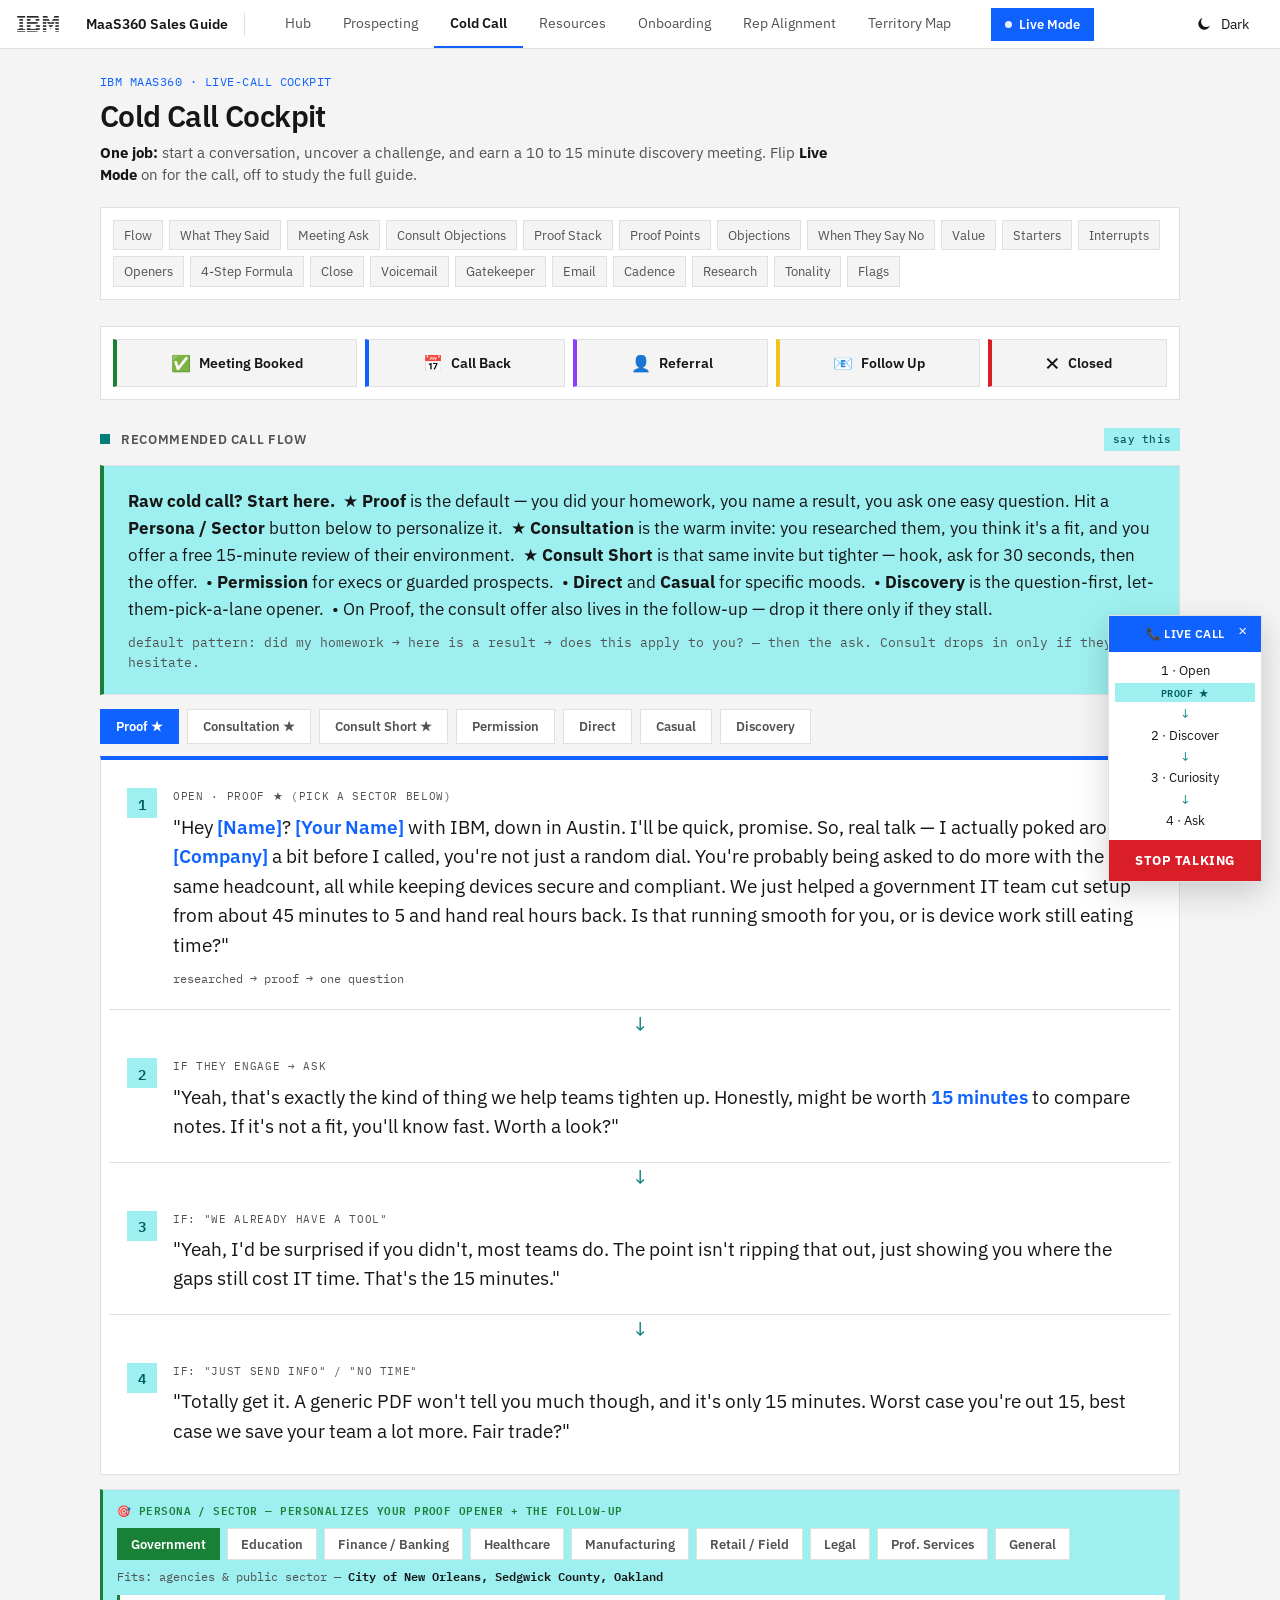
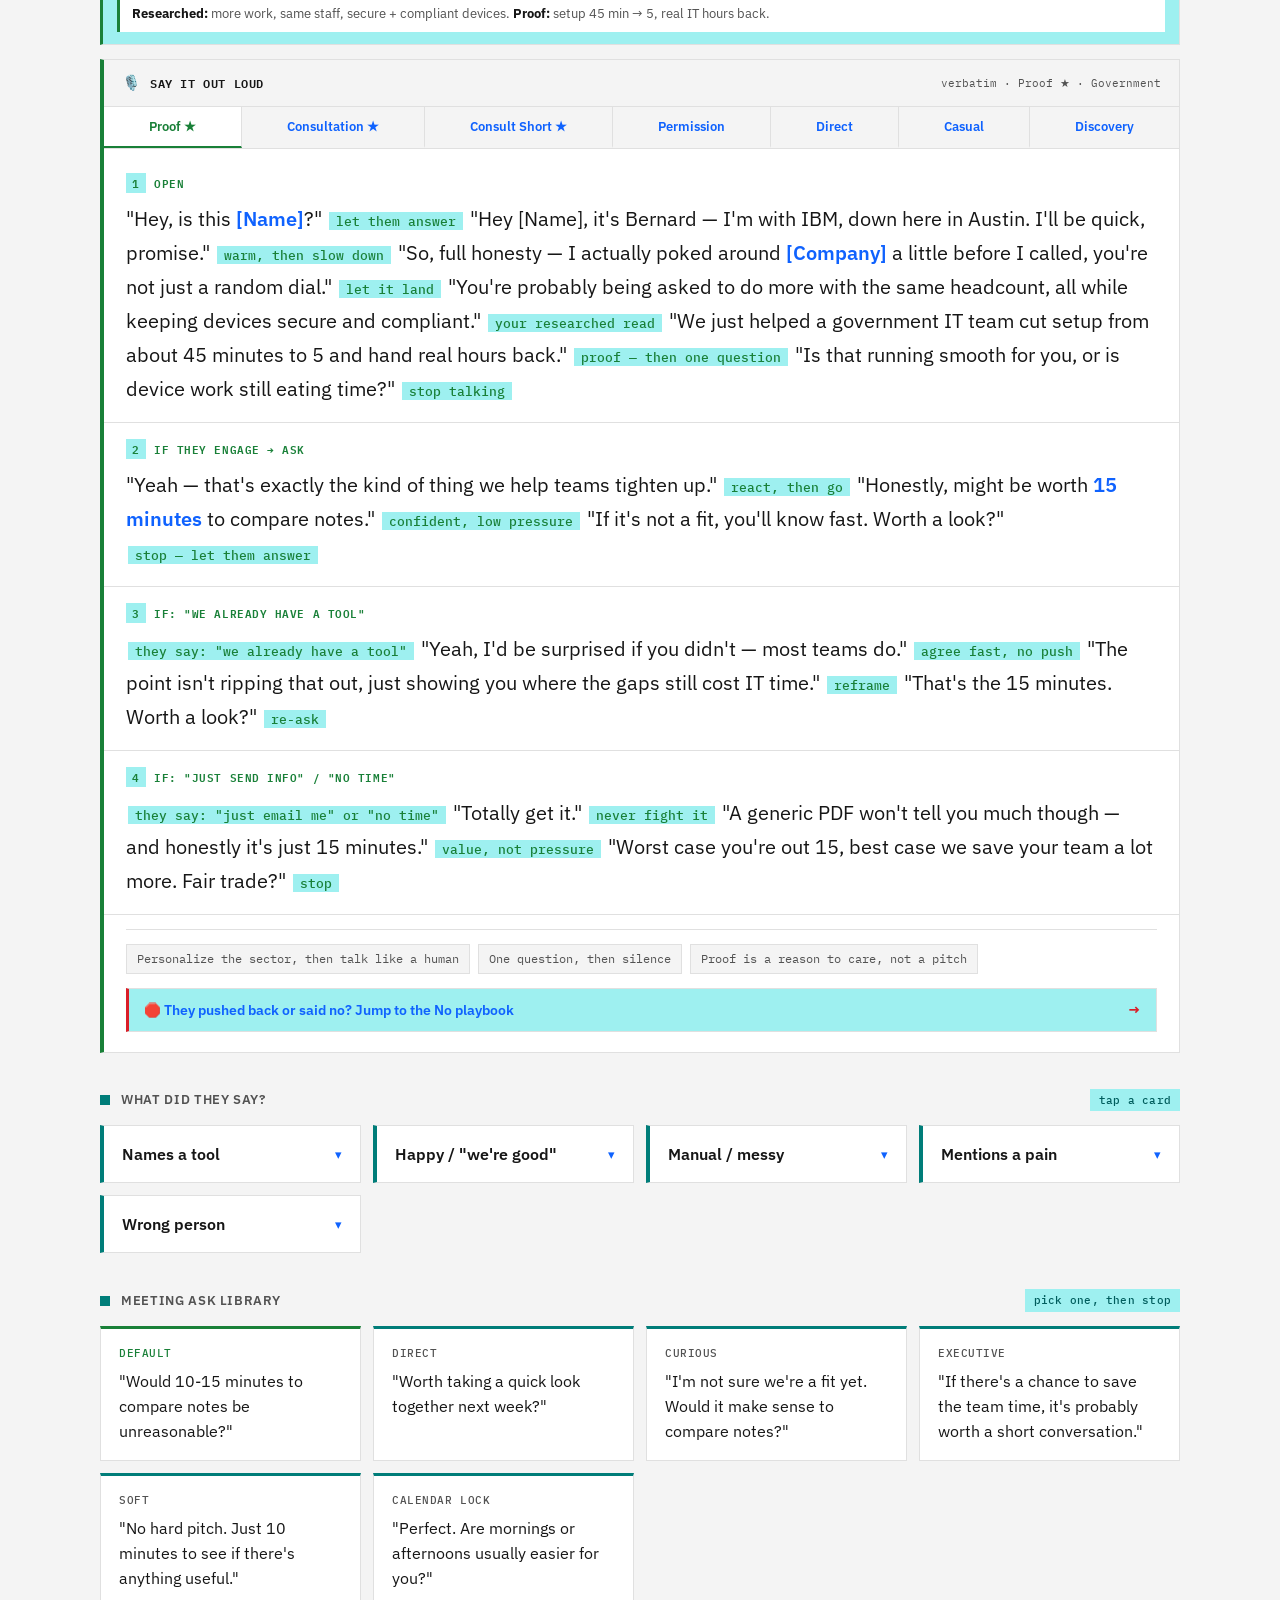
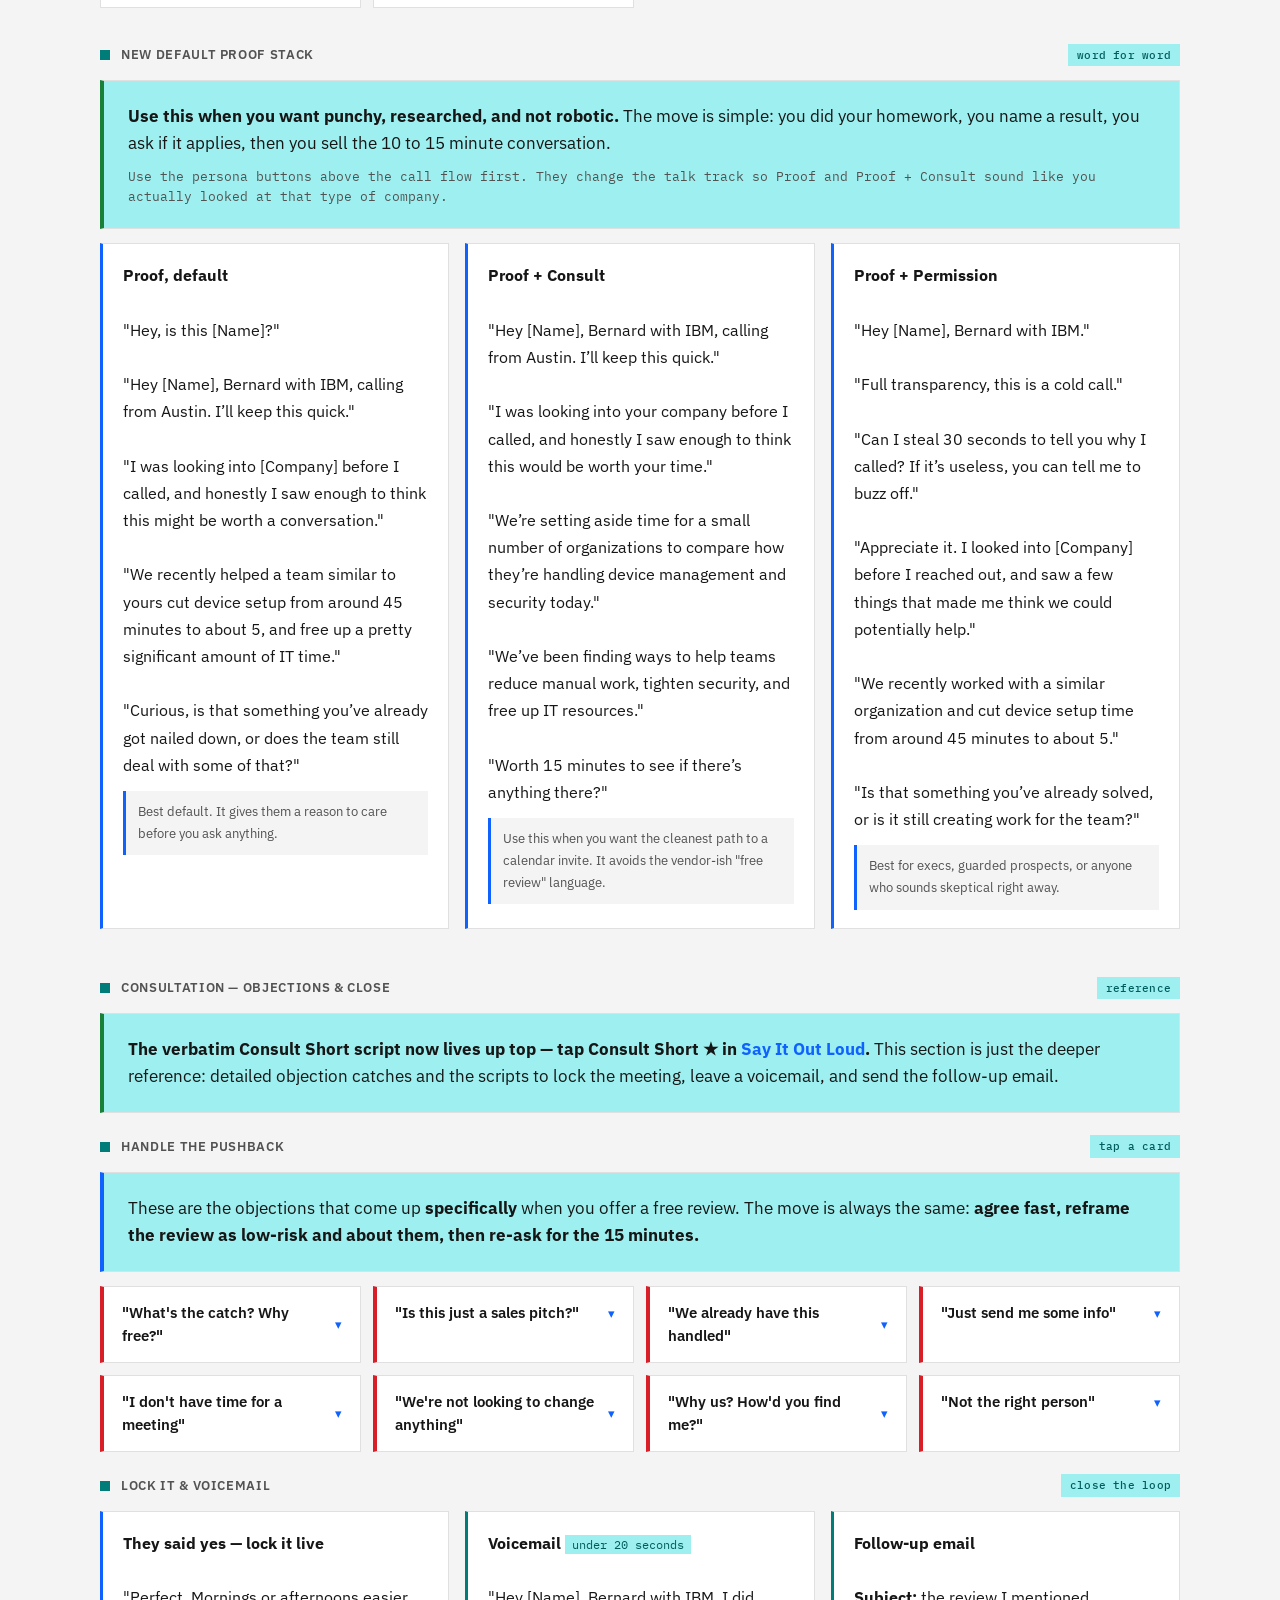
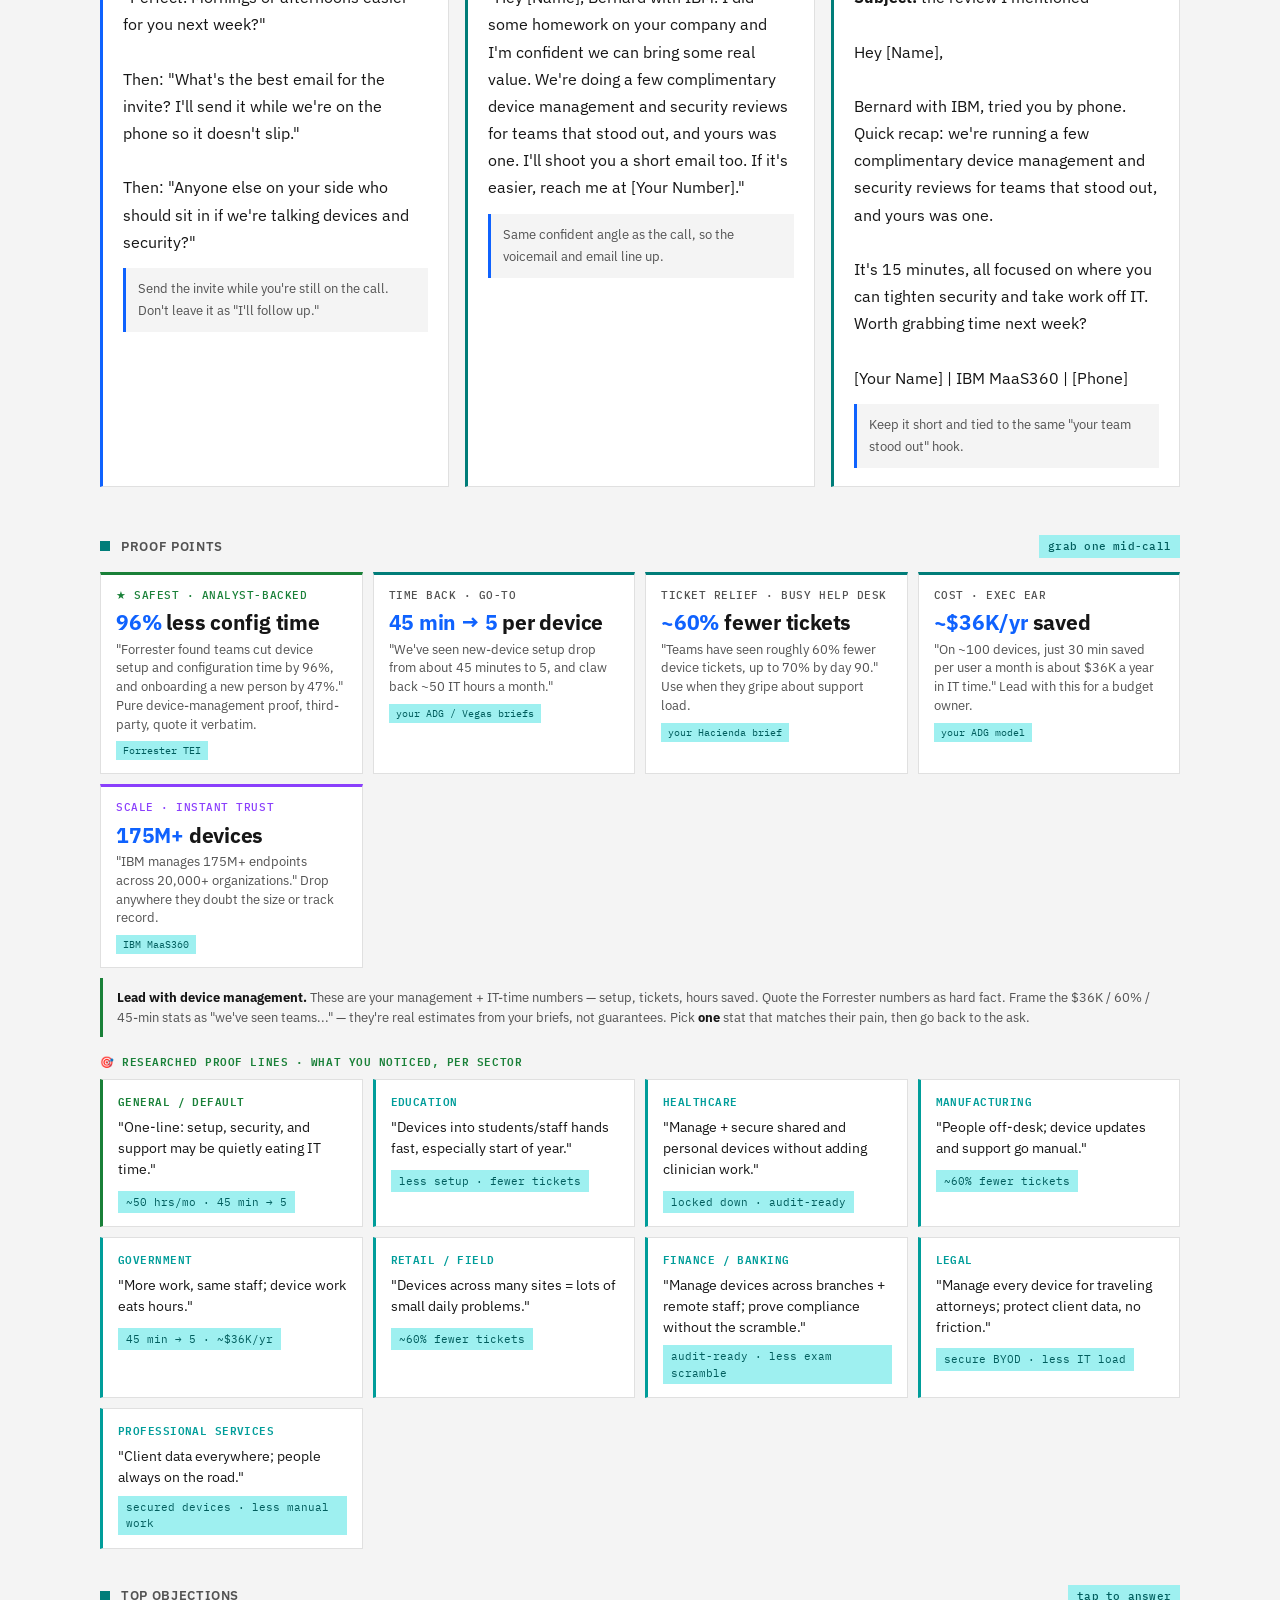
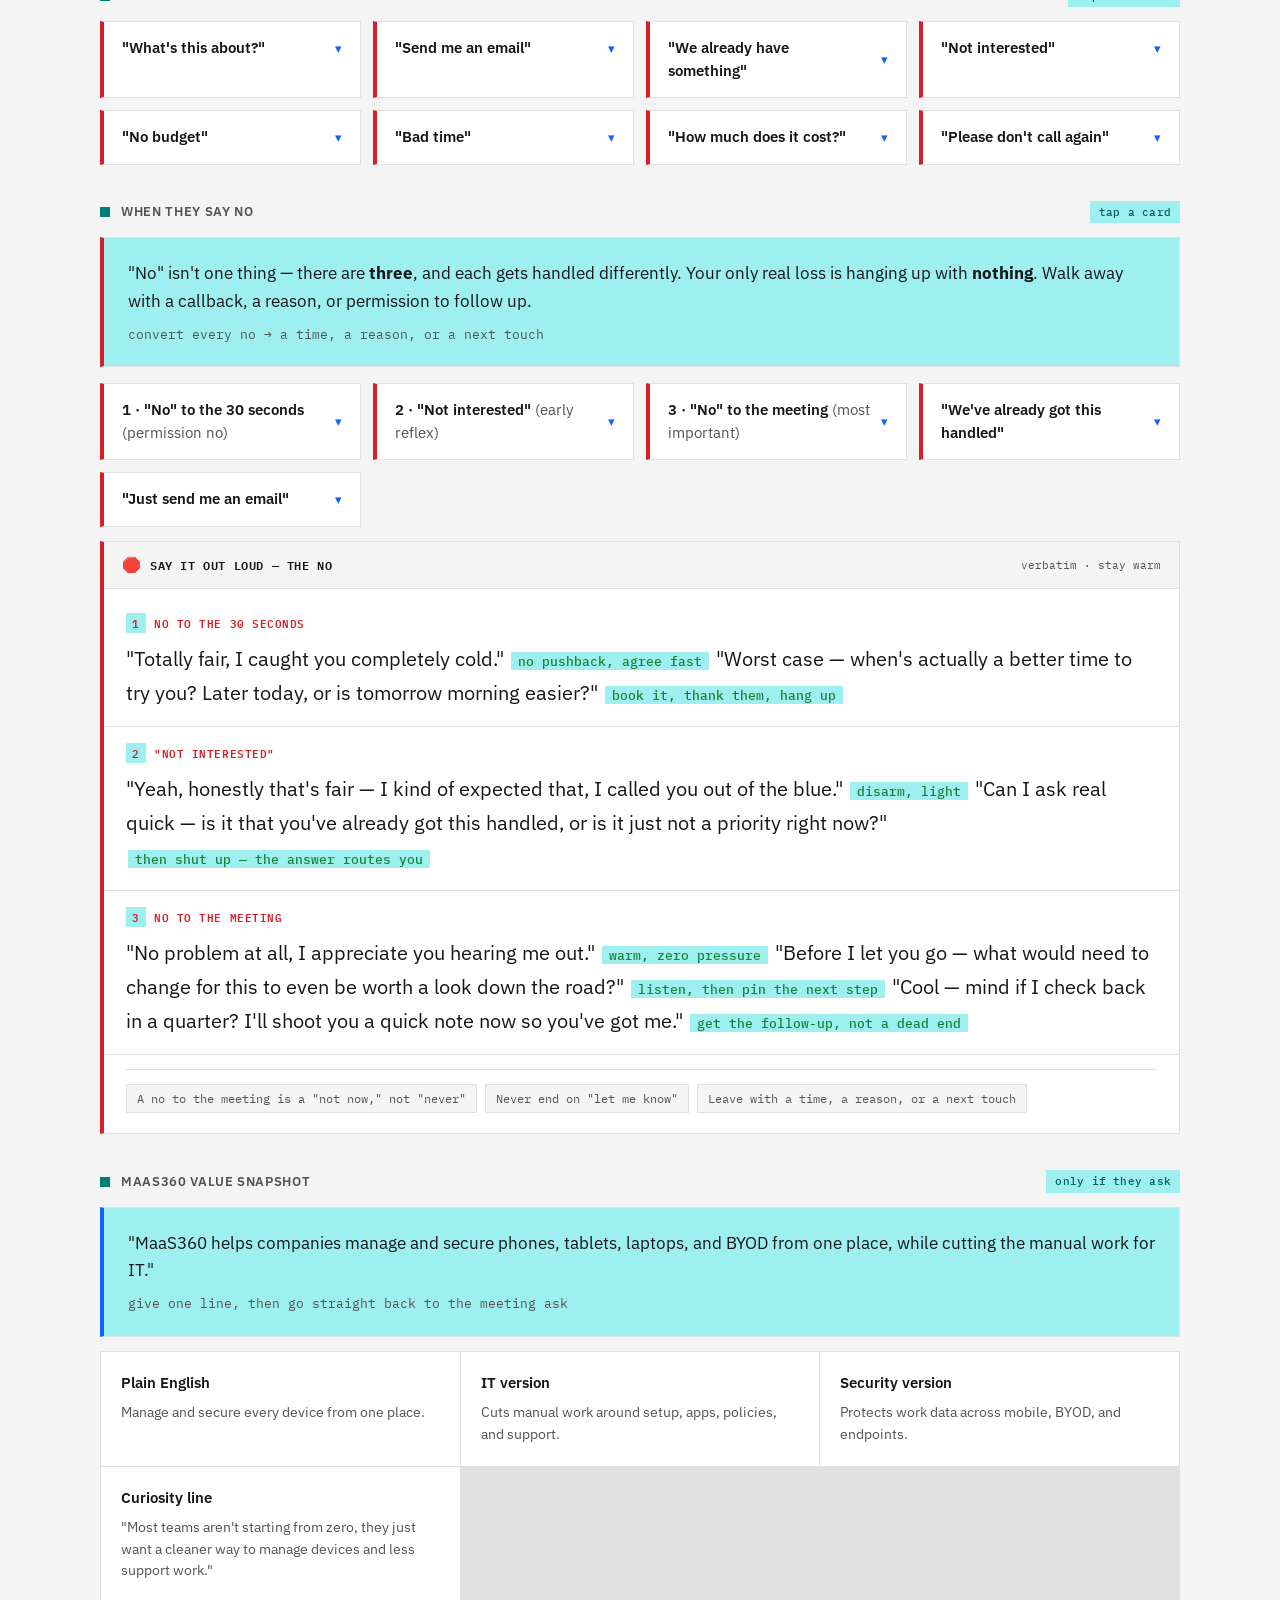
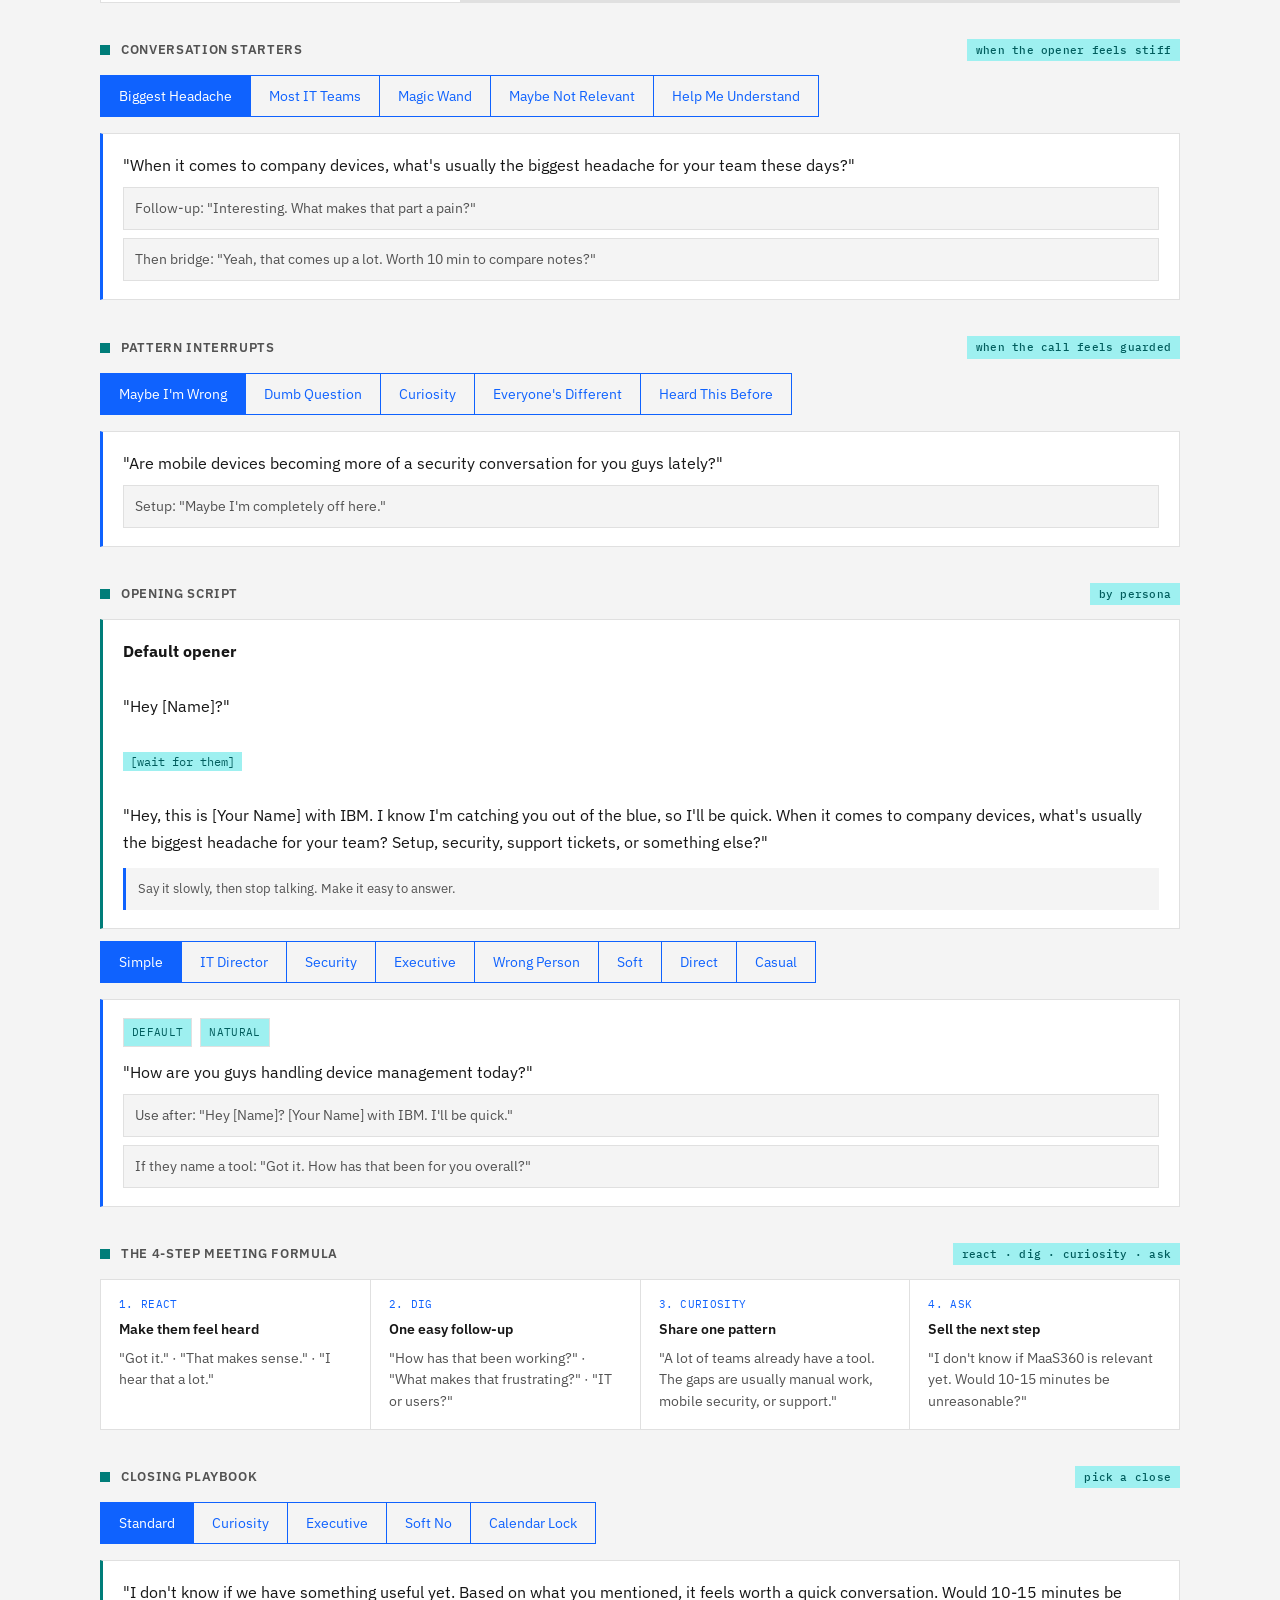
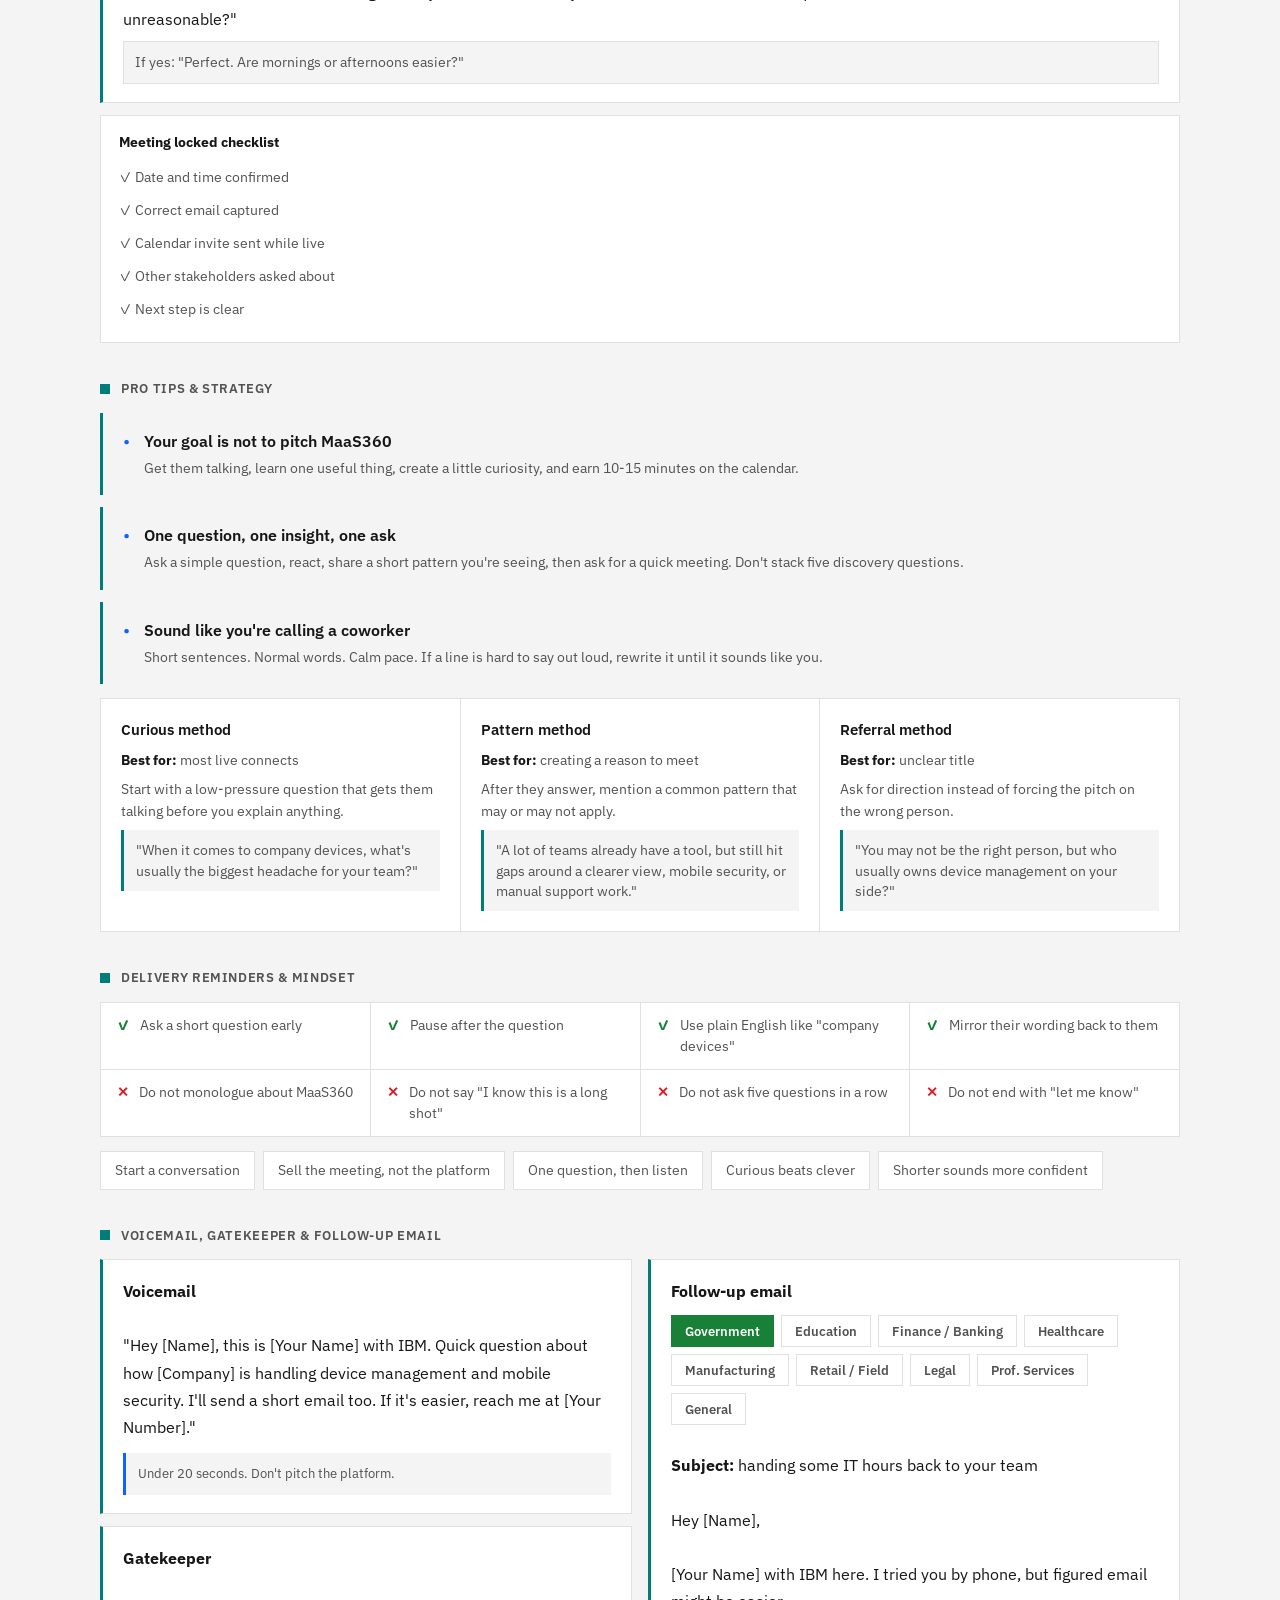
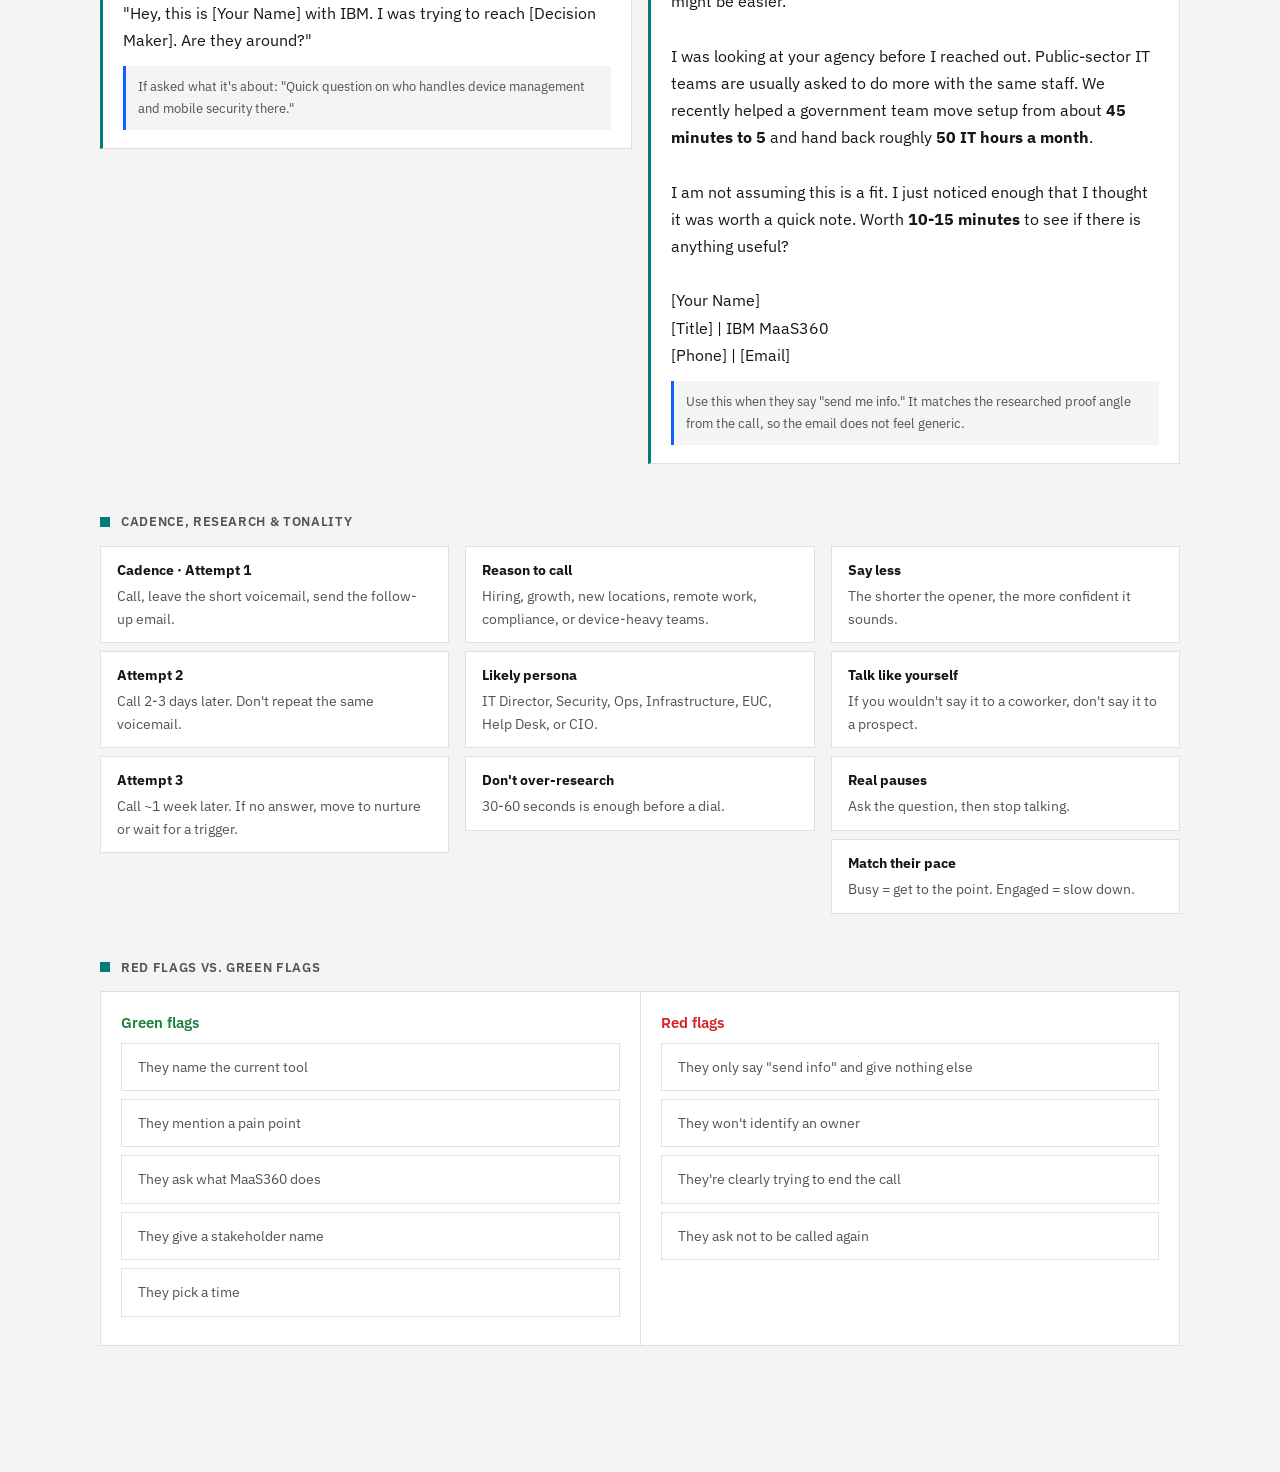
==== commit de28066a: "Replace cold-call with consolidated cockpit v9; add territory update tool" ====
--- a/cold-call.html
+++ b/cold-call.html
@@ -679,7 +679,7 @@
         <div class="proof-card safe">
           <h4>&#9733; Safest &middot; analyst-backed</h4>
           <p class="stat"><b>96%</b> less config time</p>
-          <p class="desc">"Forrester found teams cut device setup time by 96%, and setting up a new person by 47%." Third-party, quote it verbatim.</p>
+          <p class="desc">"Forrester found teams cut device setup and configuration time by 96%, and onboarding a new person by 47%." Pure device-management proof, third-party, quote it verbatim.</p>
           <span class="src">Forrester TEI</span>
         </div>
         <div class="proof-card">
@@ -707,18 +707,18 @@
           <span class="src">IBM MaaS360</span>
         </div>
       </div>
-      <div class="proof-note"><b>Rule of thumb:</b> quote the Forrester numbers as hard fact. Frame the $36K / 60% / 45-min stats as "we've seen teams..." &mdash; they're real estimates from your briefs, not guarantees. Pick <b>one</b> stat that matches their pain, then go back to the ask.</div>
+      <div class="proof-note"><b>Lead with device management.</b> These are your management + IT-time numbers &mdash; setup, tickets, hours saved. Quote the Forrester numbers as hard fact. Frame the $36K / 60% / 45-min stats as "we've seen teams..." &mdash; they're real estimates from your briefs, not guarantees. Pick <b>one</b> stat that matches their pain, then go back to the ask.</div>
       <div class="sect-ref">
         <div class="sect-ref-label">&#127919; Researched proof lines &middot; what you noticed, per sector</div>
         <div class="sect-grid">
           <div class="sect-card default"><h5>General / Default</h5><p class="hook">"One-line: setup, security, and support may be quietly eating IT time."</p><span class="nums">~50 hrs/mo &middot; 45 min &rarr; 5</span></div>
           <div class="sect-card"><h5>Education</h5><p class="hook">"Devices into students/staff hands fast, especially start of year."</p><span class="nums">less setup &middot; fewer tickets</span></div>
-          <div class="sect-card"><h5>Healthcare</h5><p class="hook">"Secure shared + personal devices without adding clinician work."</p><span class="nums">locked down &middot; audit-ready</span></div>
+          <div class="sect-card"><h5>Healthcare</h5><p class="hook">"Manage + secure shared and personal devices without adding clinician work."</p><span class="nums">locked down &middot; audit-ready</span></div>
           <div class="sect-card"><h5>Manufacturing</h5><p class="hook">"People off-desk; device updates and support go manual."</p><span class="nums">~60% fewer tickets</span></div>
           <div class="sect-card"><h5>Government</h5><p class="hook">"More work, same staff; device work eats hours."</p><span class="nums">45 min &rarr; 5 &middot; ~$36K/yr</span></div>
           <div class="sect-card"><h5>Retail / Field</h5><p class="hook">"Devices across many sites = lots of small daily problems."</p><span class="nums">~60% fewer tickets</span></div>
-          <div class="sect-card"><h5>Finance / Banking</h5><p class="hook">"Branches + remote staff + exam scrutiny = heavy lift."</p><span class="nums">audit-ready &middot; less exam scramble</span></div>
-          <div class="sect-card"><h5>Legal</h5><p class="hook">"Protect client data across traveling attorneys, no friction."</p><span class="nums">secure BYOD &middot; less IT load</span></div>
+          <div class="sect-card"><h5>Finance / Banking</h5><p class="hook">"Manage devices across branches + remote staff; prove compliance without the scramble."</p><span class="nums">audit-ready &middot; less exam scramble</span></div>
+          <div class="sect-card"><h5>Legal</h5><p class="hook">"Manage every device for traveling attorneys; protect client data, no friction."</p><span class="nums">secure BYOD &middot; less IT load</span></div>
           <div class="sect-card"><h5>Professional Services</h5><p class="hook">"Client data everywhere; people always on the road."</p><span class="nums">secured devices &middot; less manual work</span></div>
         </div>
       </div>
@@ -1080,11 +1080,11 @@
       var openers={
       proofdefault:{tag:'Proof ★', role:'Open · Proof ★ (pick a sector below)', cue:'researched → proof → one question',
           discLabel:'If they engage &rarr; ask', curiLabel:'If: "we already have a tool"', askLabel:'If: "just send info" / "no time"',
-          line:'"Hey <b>[Name]</b>? <b>[Your Name]</b> with IBM, down in Austin &mdash; I\'ll keep this quick. I actually looked into <b>[Company]</b> before I called, so this isn\'t a random dial. You\'ve got enough people and devices that setup, security, and support are probably quietly eating IT time. We just helped a similar team cut new-device setup from about 45 minutes to 5. Is that pretty dialed in for you, or still a bit of a grind?"',
+          line:'"Hey <b>[Name]</b>? <b>[Your Name]</b> with IBM, down in Austin. I\'ll be quick, promise. So, real talk &mdash; I actually poked around <b>[Company]</b> a bit before I called, you\'re not just a random dial. You\'ve got enough people and devices that setup, security, and support are probably quietly eating IT time. We just helped a similar team cut new-device setup from about 45 minutes to 5. Is that pretty dialed in for you, or still a bit of a grind?"',
           discRole:'If they engage → ask', discLine:'"Yeah, that\'s exactly the kind of thing we help teams tighten up. Honestly, might be worth <b>15 minutes</b> to compare notes. If it\'s not a fit, you\'ll know fast. Worth a look?"',
           curiRole:'If: "we already have a tool"', curiLine:'"Yeah, I\'d be surprised if you didn\'t, most teams do. The point isn\'t ripping that out, just showing you where the gaps still cost IT time. That\'s the 15 minutes."',
           askRole:'If: "just send info" / "no time"', askLine:'"Totally get it. A generic PDF won\'t tell you much though, and it\'s only 15 minutes. Worst case you\'re out 15, best case we save your team a lot more. Fair trade?"',
-          spoken:'"Hey, is this <b>[Name]</b>?" <span class="cue-inline">let them answer</span> "Hey [Name], it\'s Bernard with IBM, down in Austin &mdash; I\'ll keep this quick, promise." <span class="cue-inline">warm, then slow down</span> "So I actually looked into <b>[Company]</b> before I called. Not a random dial." <span class="cue-inline">let it land</span> "You\'ve got enough people and devices that setup, security, and support are probably quietly eating IT time." <span class="cue-inline">your researched read</span> "We just helped a similar team cut new-device setup from about 45 minutes to 5." <span class="cue-inline">proof &mdash; then one question</span> "Is that pretty dialed in for you, or still a bit of a grind?" <span class="cue-inline">stop talking</span>',
+          spoken:'"Hey, is this <b>[Name]</b>?" <span class="cue-inline">let them answer</span> "Hey [Name], it\'s Bernard &mdash; I\'m with IBM, down here in Austin. I\'ll be quick, promise." <span class="cue-inline">warm, then slow down</span> "So, full honesty &mdash; I actually poked around <b>[Company]</b> a little before I called, you\'re not just a random dial." <span class="cue-inline">let it land</span> "You\'ve got enough people and devices that setup, security, and support are probably quietly eating IT time." <span class="cue-inline">your researched read</span> "We just helped a similar team cut new-device setup from about 45 minutes to 5." <span class="cue-inline">proof &mdash; then one question</span> "Is that pretty dialed in for you, or still a bit of a grind?" <span class="cue-inline">stop talking</span>',
           spokenDisc:'"Yeah &mdash; that\'s exactly the kind of thing we help teams tighten up." <span class="cue-inline">react, then go</span> "Honestly, might be worth <b>15 minutes</b> to compare notes." <span class="cue-inline">confident, low pressure</span> "If it\'s not a fit, you\'ll know fast. Worth a look?" <span class="cue-inline">stop &mdash; let them answer</span>',
           spokenCuri:'<span class="cue-inline">they say: "we already have a tool"</span> "Yeah, I\'d be surprised if you didn\'t &mdash; most teams do." <span class="cue-inline">agree fast, no push</span> "The point isn\'t ripping that out, just showing you where the gaps still cost IT time." <span class="cue-inline">reframe</span> "That\'s the 15 minutes. Worth a look?" <span class="cue-inline">re-ask</span>',
           spokenAsk:'<span class="cue-inline">they say: "just email me" or "no time"</span> "Totally get it." <span class="cue-inline">never fight it</span> "A generic PDF won\'t tell you much though &mdash; and honestly it\'s just 15 minutes." <span class="cue-inline">value, not pressure</span> "Worst case you\'re out 15, best case we save your team a lot more. Fair trade?" <span class="cue-inline">stop</span>'},
@@ -1192,7 +1192,7 @@
           spokenAsk:'"That\'s really why I gave you a call." <span class="cue-inline">low pressure</span> "Might be worth a quick <b>10 or 15 minutes</b> just to compare what you\'re doing today against where we usually help. And if it\'s not a fit, you tell me and we\'re done, no weirdness." <span class="cue-inline">honest, easy</span> "Fair enough?" <span class="cue-inline">stop &mdash; let them answer</span>'}
       };
       var proofSectors={"general": {"tag": "General", "line": "\"Hey <b>[Name]</b>? <b>[Your Name]</b> with IBM. I was actually looking at <b>[Company]</b> before I called. One thing that stood out is it looks like you have enough people and devices where setup, security, and support could quietly be eating more IT time than anyone realizes. How close am I there?\"", "disc": "\"Yeah, okay, that tracks. Is the bigger drain the setup and rollout side, the security side, or the day to day support tickets?\"", "curi": "\"That is exactly why I asked. We recently helped a team in a really similar spot claw back about <b>50 IT hours a month</b>, mostly by cutting new-device setup from around 45 minutes to 5.\"", "ask": "\"Might be worth <b>10 or 15 minutes</b> to see if there is a similar opportunity for you. If it is not relevant, you can tell me and we are done. Open to it?\"", "spoken": "\"Hey, is this <b>[Name]</b>?\" <span class=\"cue-inline\">let them answer</span> \"Hey [Name], Bernard with IBM. Full honesty, I was actually looking at <b>[Company]</b> before I called, so this is not totally random.\" <span class=\"cue-inline\">easy, not pitchy</span> \"One thing that stood out is it looks like you have enough people and devices where setup, security, and support could quietly be eating more IT time than anyone realizes.\" <span class=\"cue-inline\">then the magic line</span> \"How close am I there?\" <span class=\"cue-inline\">stop talking, let them react</span>", "spDisc": "\"Yeah, okay, that tracks.\" <span class=\"cue-inline\">react to what they said first</span> \"Is the bigger drain the setup and rollout side, the security side, or the day to day support tickets?\" <span class=\"cue-inline\">one dig, then listen</span>", "spCuri": "\"That is exactly why I asked.\" <span class=\"cue-inline\">their answer earned this</span> \"We recently helped a team in a really similar spot claw back about <b>50 IT hours a month</b>, mostly by cutting new-device setup from around 45 minutes to 5.\" <span class=\"cue-inline\">proof is now a response, not a pitch</span>", "spAsk": "\"Might be worth <b>10 or 15 minutes</b> to see if there is a similar opportunity for you.\" <span class=\"cue-inline\">low pressure</span> \"If it is not relevant, you can tell me and we are done.\" <span class=\"cue-inline\">give the out</span> \"Open to it?\" <span class=\"cue-inline\">stop</span>", "stat": "<b>Noticed:</b> enough people + devices that setup/security/support may be eating IT time. <b>Proof:</b> ~50 IT hours/mo back, 45 min &rarr; 5 setup."}, "school": {"tag": "Education", "line": "\"Hey <b>[Name]</b>? <b>[Your Name]</b> with IBM. I was actually looking at <b>[Company]</b> before I called. It looks like getting devices into students and staff hands quickly, especially around the start of the year, could be a pretty big lift for your team. How close am I there?\"", "disc": "\"Yeah, I figured that might be the case. Is the tougher part the day-one setup and imaging, keeping them secure, or the lost-device and reset tickets that pile up?\"", "curi": "\"That is exactly why I asked. We have helped districts and universities cut that setup time way down and take a real chunk of those support tickets off IT.\"", "ask": "\"Might be worth <b>10 or 15 minutes</b> to see if there is a way to make the next device cycle easier. If it is not relevant, you can tell me and we are done. Open to it?\"", "spoken": "\"Hey, is this <b>[Name]</b>?\" <span class=\"cue-inline\">let them answer</span> \"Hey [Name], Bernard with IBM. Full honesty, I was actually looking at <b>[Company]</b> before I called, so this is not totally random.\" <span class=\"cue-inline\">easy, not pitchy</span> \"It looks like getting devices into students and staff hands quickly, especially around the start of the year, could be a pretty big lift for your team.\" <span class=\"cue-inline\">then the magic line</span> \"How close am I there?\" <span class=\"cue-inline\">stop talking, let them react</span>", "spDisc": "\"Yeah, I figured that might be the case.\" <span class=\"cue-inline\">react to what they said first</span> \"Is the tougher part the day-one setup and imaging, keeping them secure, or the lost-device and reset tickets that pile up?\" <span class=\"cue-inline\">one dig, then listen</span>", "spCuri": "\"That is exactly why I asked.\" <span class=\"cue-inline\">their answer earned this</span> \"We have helped districts and universities cut that setup time way down and take a real chunk of those support tickets off IT.\" <span class=\"cue-inline\">proof is now a response, not a pitch</span>", "spAsk": "\"Might be worth <b>10 or 15 minutes</b> to see if there is a way to make the next device cycle easier.\" <span class=\"cue-inline\">low pressure</span> \"If it is not relevant, you can tell me and we are done.\" <span class=\"cue-inline\">give the out</span> \"Open to it?\" <span class=\"cue-inline\">stop</span>", "stat": "<b>Noticed:</b> getting devices to students/staff fast, especially start of year. <b>Proof:</b> less setup time, fewer support tickets."}, "healthcare": {"tag": "Healthcare", "line": "\"Hey <b>[Name]</b>? <b>[Your Name]</b> with IBM. I was actually looking at <b>[Company]</b> before I called. My guess is the real challenge is not just securing all the shared and personal devices, it is doing that without creating more work for clinicians and staff. How close am I there?\"", "disc": "\"Yeah, that is usually the balance. Is the pressure more on the patient-data and compliance side, or more on just supporting all those devices day to day?\"", "curi": "\"That is exactly why I asked. We have helped healthcare teams keep devices locked down and audit-ready while actually taking manual work off the staff, not adding to it.\"", "ask": "\"Might be worth <b>10 or 15 minutes</b> to compare what I noticed with what is actually happening on your side. If it is not relevant, you can tell me and we are done. Open to it?\"", "spoken": "\"Hey, is this <b>[Name]</b>?\" <span class=\"cue-inline\">let them answer</span> \"Hey [Name], Bernard with IBM. Full honesty, I was actually looking at <b>[Company]</b> before I called, so this is not totally random.\" <span class=\"cue-inline\">easy, not pitchy</span> \"My guess is the real challenge is not just securing all the shared and personal devices, it is doing that without creating more work for clinicians and staff.\" <span class=\"cue-inline\">then the magic line</span> \"How close am I there?\" <span class=\"cue-inline\">stop talking, let them react</span>", "spDisc": "\"Yeah, that is usually the balance.\" <span class=\"cue-inline\">react to what they said first</span> \"Is the pressure more on the patient-data and compliance side, or more on just supporting all those devices day to day?\" <span class=\"cue-inline\">one dig, then listen</span>", "spCuri": "\"That is exactly why I asked.\" <span class=\"cue-inline\">their answer earned this</span> \"We have helped healthcare teams keep devices locked down and audit-ready while actually taking manual work off the staff, not adding to it.\" <span class=\"cue-inline\">proof is now a response, not a pitch</span>", "spAsk": "\"Might be worth <b>10 or 15 minutes</b> to compare what I noticed with what is actually happening on your side.\" <span class=\"cue-inline\">low pressure</span> \"If it is not relevant, you can tell me and we are done.\" <span class=\"cue-inline\">give the out</span> \"Open to it?\" <span class=\"cue-inline\">stop</span>", "stat": "<b>Noticed:</b> secure shared/personal devices without adding clinician work. <b>Proof:</b> locked down + audit-ready with less manual effort."}, "industrial": {"tag": "Manufacturing", "line": "\"Hey <b>[Name]</b>? <b>[Your Name]</b> with IBM. I was actually looking at <b>[Company]</b> before I called. It seems like you have got a lot of people who are not just sitting behind a desk, and usually when I see that, keeping their devices updated and supported gets a lot more manual than anyone wants. How close am I there?\"", "disc": "\"Yeah, that is what I figured. Is the bigger headache pushing updates and security out to those devices, or the support runs when something goes down out on the floor?\"", "curi": "\"That is exactly why I asked. We have helped manufacturers cut device tickets around <b>60%</b> by handling updates and fixes remotely instead of someone walking the floor device by device.\"", "ask": "\"Might be worth <b>10 or 15 minutes</b> to see if we can take some of that manual work off your team. If it is not relevant, you can tell me and we are done. Open to it?\"", "spoken": "\"Hey, is this <b>[Name]</b>?\" <span class=\"cue-inline\">let them answer</span> \"Hey [Name], Bernard with IBM. Full honesty, I was actually looking at <b>[Company]</b> before I called, so this is not totally random.\" <span class=\"cue-inline\">easy, not pitchy</span> \"It seems like you have got a lot of people who are not just sitting behind a desk, and usually when I see that, keeping their devices updated and supported gets a lot more manual than anyone wants.\" <span class=\"cue-inline\">then the magic line</span> \"How close am I there?\" <span class=\"cue-inline\">stop talking, let them react</span>", "spDisc": "\"Yeah, that is what I figured.\" <span class=\"cue-inline\">react to what they said first</span> \"Is the bigger headache pushing updates and security out to those devices, or the support runs when something goes down out on the floor?\" <span class=\"cue-inline\">one dig, then listen</span>", "spCuri": "\"That is exactly why I asked.\" <span class=\"cue-inline\">their answer earned this</span> \"We have helped manufacturers cut device tickets around <b>60%</b> by handling updates and fixes remotely instead of someone walking the floor device by device.\" <span class=\"cue-inline\">proof is now a response, not a pitch</span>", "spAsk": "\"Might be worth <b>10 or 15 minutes</b> to see if we can take some of that manual work off your team.\" <span class=\"cue-inline\">low pressure</span> \"If it is not relevant, you can tell me and we are done.\" <span class=\"cue-inline\">give the out</span> \"Open to it?\" <span class=\"cue-inline\">stop</span>", "stat": "<b>Noticed:</b> people not behind desks; device updates/support go manual. <b>Proof:</b> ~60% fewer tickets, remote updates."}, "government": {"tag": "Government", "line": "\"Hey <b>[Name]</b>? <b>[Your Name]</b> with IBM. I was actually looking at <b>[Company]</b> before I called. It seems like your team is probably being asked to do more with the same staff, and device setup and support can quietly eat a lot of those hours. How close am I there?\"", "disc": "\"Yeah, that is usually how it goes. Is the bigger drag issuing and setting up the devices, keeping them secure, or proving compliance when someone asks?\"", "curi": "\"That is exactly why I asked. We recently helped a government IT team move setup from about <b>45 minutes to 5</b> and hand back roughly <b>50 IT hours a month</b>, which is around <b>$36K a year</b> on 100 devices.\"", "ask": "\"Might be worth <b>10 or 15 minutes</b> to see if there is a way to get some of those hours back for your team. If it is not relevant, you can tell me and we are done. Open to it?\"", "spoken": "\"Hey, is this <b>[Name]</b>?\" <span class=\"cue-inline\">let them answer</span> \"Hey [Name], Bernard with IBM. Full honesty, I was actually looking at <b>[Company]</b> before I called, so this is not totally random.\" <span class=\"cue-inline\">easy, not pitchy</span> \"It seems like your team is probably being asked to do more with the same staff, and device setup and support can quietly eat a lot of those hours.\" <span class=\"cue-inline\">then the magic line</span> \"How close am I there?\" <span class=\"cue-inline\">stop talking, let them react</span>", "spDisc": "\"Yeah, that is usually how it goes.\" <span class=\"cue-inline\">react to what they said first</span> \"Is the bigger drag issuing and setting up the devices, keeping them secure, or proving compliance when someone asks?\" <span class=\"cue-inline\">one dig, then listen</span>", "spCuri": "\"That is exactly why I asked.\" <span class=\"cue-inline\">their answer earned this</span> \"We recently helped a government IT team move setup from about <b>45 minutes to 5</b> and hand back roughly <b>50 IT hours a month</b>, which is around <b>$36K a year</b> on 100 devices.\" <span class=\"cue-inline\">proof is now a response, not a pitch</span>", "spAsk": "\"Might be worth <b>10 or 15 minutes</b> to see if there is a way to get some of those hours back for your team.\" <span class=\"cue-inline\">low pressure</span> \"If it is not relevant, you can tell me and we are done.\" <span class=\"cue-inline\">give the out</span> \"Open to it?\" <span class=\"cue-inline\">stop</span>", "stat": "<b>Noticed:</b> more work, same staff; device work eats hours. <b>Proof:</b> 45 min &rarr; 5, ~50 hrs/mo, ~$36K/yr."}, "retail": {"tag": "Retail / Field", "line": "\"Hey <b>[Name]</b>? <b>[Your Name]</b> with IBM. I was actually looking at <b>[Company]</b> before I called. It looks like you have got devices spread across a bunch of different locations, and usually when I see that, support turns into a lot of little problems that eat time every single day. How close am I there?\"", "disc": "\"Yeah, that is pretty common. Is the bigger issue keeping those devices updated and secure across sites, or the support load when something breaks at a location?\"", "curi": "\"That is exactly why I asked. We have helped teams with lots of sites cut support tickets around <b>60%</b> by pushing updates and fixes out remotely instead of sending someone store to store.\"", "ask": "\"Might be worth <b>10 or 15 minutes</b> to see if we can take some of that daily support load off your team. If it is not relevant, you can tell me and we are done. Open to it?\"", "spoken": "\"Hey, is this <b>[Name]</b>?\" <span class=\"cue-inline\">let them answer</span> \"Hey [Name], Bernard with IBM. Full honesty, I was actually looking at <b>[Company]</b> before I called, so this is not totally random.\" <span class=\"cue-inline\">easy, not pitchy</span> \"It looks like you have got devices spread across a bunch of different locations, and usually when I see that, support turns into a lot of little problems that eat time every single day.\" <span class=\"cue-inline\">then the magic line</span> \"How close am I there?\" <span class=\"cue-inline\">stop talking, let them react</span>", "spDisc": "\"Yeah, that is pretty common.\" <span class=\"cue-inline\">react to what they said first</span> \"Is the bigger issue keeping those devices updated and secure across sites, or the support load when something breaks at a location?\" <span class=\"cue-inline\">one dig, then listen</span>", "spCuri": "\"That is exactly why I asked.\" <span class=\"cue-inline\">their answer earned this</span> \"We have helped teams with lots of sites cut support tickets around <b>60%</b> by pushing updates and fixes out remotely instead of sending someone store to store.\" <span class=\"cue-inline\">proof is now a response, not a pitch</span>", "spAsk": "\"Might be worth <b>10 or 15 minutes</b> to see if we can take some of that daily support load off your team.\" <span class=\"cue-inline\">low pressure</span> \"If it is not relevant, you can tell me and we are done.\" <span class=\"cue-inline\">give the out</span> \"Open to it?\" <span class=\"cue-inline\">stop</span>", "stat": "<b>Noticed:</b> devices across many locations; support = lots of small daily problems. <b>Proof:</b> ~60% fewer tickets, remote fixes."}, "finance": {"tag": "Finance / Banking", "line": "\"Hey <b>[Name]</b>? <b>[Your Name]</b> with IBM. I was actually looking at <b>[Company]</b> before I called. My guess is that between all the branches, remote staff, and everything examiners expect, keeping devices secure and provable is a bigger lift than it probably should be. How close am I there?\"", "disc": "\"Yeah, that is usually the reality. Is the bigger pressure locking down all those devices and BYOD, or being able to actually prove it when audit or an examiner comes around?\"", "curi": "\"That is exactly why I asked. We have helped banks and insurance teams keep devices locked down and audit-ready while cutting the manual work it takes to prove it, so exam prep is not a fire drill.\"", "ask": "\"Might be worth <b>10 or 15 minutes</b> to compare what I noticed with how you are handling it today. If it is not relevant, you can tell me and we are done. Open to it?\"", "spoken": "\"Hey, is this <b>[Name]</b>?\" <span class=\"cue-inline\">let them answer</span> \"Hey [Name], Bernard with IBM. Full honesty, I was actually looking at <b>[Company]</b> before I called, so this is not totally random.\" <span class=\"cue-inline\">easy, not pitchy</span> \"My guess is that between all the branches, remote staff, and everything examiners expect, keeping devices secure and provable is a bigger lift than it probably should be.\" <span class=\"cue-inline\">then the magic line</span> \"How close am I there?\" <span class=\"cue-inline\">stop talking, let them react</span>", "spDisc": "\"Yeah, that is usually the reality.\" <span class=\"cue-inline\">react to what they said first</span> \"Is the bigger pressure locking down all those devices and BYOD, or being able to actually prove it when audit or an examiner comes around?\" <span class=\"cue-inline\">one dig, then listen</span>", "spCuri": "\"That is exactly why I asked.\" <span class=\"cue-inline\">their answer earned this</span> \"We have helped banks and insurance teams keep devices locked down and audit-ready while cutting the manual work it takes to prove it, so exam prep is not a fire drill.\" <span class=\"cue-inline\">proof is now a response, not a pitch</span>", "spAsk": "\"Might be worth <b>10 or 15 minutes</b> to compare what I noticed with how you are handling it today.\" <span class=\"cue-inline\">low pressure</span> \"If it is not relevant, you can tell me and we are done.\" <span class=\"cue-inline\">give the out</span> \"Open to it?\" <span class=\"cue-inline\">stop</span>", "stat": "<b>Noticed:</b> branches + remote staff + exam scrutiny = heavy security lift. <b>Proof:</b> locked down, audit-ready, less exam-prep scramble."}, "legal": {"tag": "Legal", "line": "\"Hey <b>[Name]</b>? <b>[Your Name]</b> with IBM. I was actually looking at <b>[Company]</b> before I called. My guess is the tricky part is keeping client data protected across everyone's laptops and phones, including attorneys who travel, without slowing them down or adding hoops. How close am I there?\"", "disc": "\"Yeah, that is usually the tension. Is the bigger concern protecting client and matter data on all those devices, or supporting attorneys and staff across offices when something goes wrong?\"", "curi": "\"That is exactly why I asked. We have helped firms keep client data secure across every device, including BYOD and traveling attorneys, while taking support work off IT instead of adding friction.\"", "ask": "\"Might be worth <b>10 or 15 minutes</b> to see if there is a cleaner way to handle it. If it is not relevant, you can tell me and we are done. Open to it?\"", "spoken": "\"Hey, is this <b>[Name]</b>?\" <span class=\"cue-inline\">let them answer</span> \"Hey [Name], Bernard with IBM. Full honesty, I was actually looking at <b>[Company]</b> before I called, so this is not totally random.\" <span class=\"cue-inline\">easy, not pitchy</span> \"My guess is the tricky part is keeping client data protected across everyone's laptops and phones, including attorneys who travel, without slowing them down or adding hoops.\" <span class=\"cue-inline\">then the magic line</span> \"How close am I there?\" <span class=\"cue-inline\">stop talking, let them react</span>", "spDisc": "\"Yeah, that is usually the tension.\" <span class=\"cue-inline\">react to what they said first</span> \"Is the bigger concern protecting client and matter data on all those devices, or supporting attorneys and staff across offices when something goes wrong?\" <span class=\"cue-inline\">one dig, then listen</span>", "spCuri": "\"That is exactly why I asked.\" <span class=\"cue-inline\">their answer earned this</span> \"We have helped firms keep client data secure across every device, including BYOD and traveling attorneys, while taking support work off IT instead of adding friction.\" <span class=\"cue-inline\">proof is now a response, not a pitch</span>", "spAsk": "\"Might be worth <b>10 or 15 minutes</b> to see if there is a cleaner way to handle it.\" <span class=\"cue-inline\">low pressure</span> \"If it is not relevant, you can tell me and we are done.\" <span class=\"cue-inline\">give the out</span> \"Open to it?\" <span class=\"cue-inline\">stop</span>", "stat": "<b>Noticed:</b> protect client data across mobile attorneys/offices without friction. <b>Proof:</b> secure BYOD + less IT support load."}, "profservices": {"tag": "Professional Services", "line": "\"Hey <b>[Name]</b>? <b>[Your Name]</b> with IBM. I was actually looking at <b>[Company]</b> before I called. My guess is with client data everywhere and people constantly on the road or at client sites, keeping all those devices secure and consistent is a real balancing act. How close am I there?\"", "disc": "\"Yeah, that is usually the case. Is the bigger challenge securing client data across all the laptops and phones, or just keeping devices consistent and supported for people who are rarely in one office?\"", "curi": "\"That is exactly why I asked. We have helped consulting and accounting firms keep client data locked down across every device while cutting the manual setup and support, even with people spread out.\"", "ask": "\"Might be worth <b>10 or 15 minutes</b> to compare notes on how you are handling it. If it is not relevant, you can tell me and we are done. Open to it?\"", "spoken": "\"Hey, is this <b>[Name]</b>?\" <span class=\"cue-inline\">let them answer</span> \"Hey [Name], Bernard with IBM. Full honesty, I was actually looking at <b>[Company]</b> before I called, so this is not totally random.\" <span class=\"cue-inline\">easy, not pitchy</span> \"My guess is with client data everywhere and people constantly on the road or at client sites, keeping all those devices secure and consistent is a real balancing act.\" <span class=\"cue-inline\">then the magic line</span> \"How close am I there?\" <span class=\"cue-inline\">stop talking, let them react</span>", "spDisc": "\"Yeah, that is usually the case.\" <span class=\"cue-inline\">react to what they said first</span> \"Is the bigger challenge securing client data across all the laptops and phones, or just keeping devices consistent and supported for people who are rarely in one office?\" <span class=\"cue-inline\">one dig, then listen</span>", "spCuri": "\"That is exactly why I asked.\" <span class=\"cue-inline\">their answer earned this</span> \"We have helped consulting and accounting firms keep client data locked down across every device while cutting the manual setup and support, even with people spread out.\" <span class=\"cue-inline\">proof is now a response, not a pitch</span>", "spAsk": "\"Might be worth <b>10 or 15 minutes</b> to compare notes on how you are handling it.\" <span class=\"cue-inline\">low pressure</span> \"If it is not relevant, you can tell me and we are done.\" <span class=\"cue-inline\">give the out</span> \"Open to it?\" <span class=\"cue-inline\">stop</span>", "stat": "<b>Noticed:</b> client data everywhere + people on the road. <b>Proof:</b> secured devices, less manual setup/support."}};
-      var proofDefaultSectors={"government": {"tag": "Government", "line": "\"Hey <b>[Name]</b>? <b>[Your Name]</b> with IBM, down in Austin &mdash; I'll keep this quick. I actually looked into <b>[Company]</b> before I called, so this isn't a random dial. You're probably being asked to do more with the same headcount, all while keeping devices secure and compliant. We just helped a government IT team cut setup from about 45 minutes to 5 and hand real hours back. Is that running smooth for you, or is device work still eating time?\"", "disc": "\"Yeah, that's exactly the kind of thing we help teams tighten up. Honestly, might be worth <b>15 minutes</b> to compare notes. If it's not a fit, you'll know fast. Worth a look?\"", "curi": "\"Yeah, I'd be surprised if you didn't, most teams do. The point isn't ripping that out, just showing you where the gaps still cost IT time. That's the 15 minutes.\"", "ask": "\"Totally get it. A generic PDF won't tell you much though, and it's only 15 minutes. Worst case you're out 15, best case we save your team a lot more. Fair trade?\"", "spoken": "\"Hey, is this <b>[Name]</b>?\" <span class=\"cue-inline\">let them answer</span> \"Hey [Name], it's Bernard with IBM, down in Austin &mdash; I'll keep this quick, promise.\" <span class=\"cue-inline\">warm, then slow down</span> \"So I actually looked into <b>[Company]</b> before I called. Not a random dial.\" <span class=\"cue-inline\">let it land</span> \"You're probably being asked to do more with the same headcount, all while keeping devices secure and compliant.\" <span class=\"cue-inline\">your researched read</span> \"We just helped a government IT team cut setup from about 45 minutes to 5 and hand real hours back.\" <span class=\"cue-inline\">proof &mdash; then one question</span> \"Is that running smooth for you, or is device work still eating time?\" <span class=\"cue-inline\">stop talking</span>", "spDisc": "\"Yeah &mdash; that's exactly the kind of thing we help teams tighten up.\" <span class=\"cue-inline\">react, then go</span> \"Honestly, might be worth <b>15 minutes</b> to compare notes.\" <span class=\"cue-inline\">confident, low pressure</span> \"If it's not a fit, you'll know fast. Worth a look?\" <span class=\"cue-inline\">stop &mdash; let them answer</span>", "spCuri": "<span class=\"cue-inline\">they say: \"we already have a tool\"</span> \"Yeah, I'd be surprised if you didn't &mdash; most teams do.\" <span class=\"cue-inline\">agree fast, no push</span> \"The point isn't ripping that out, just showing you where the gaps still cost IT time.\" <span class=\"cue-inline\">reframe</span> \"That's the 15 minutes. Worth a look?\" <span class=\"cue-inline\">re-ask</span>", "spAsk": "<span class=\"cue-inline\">they say: \"just email me\" or \"no time\"</span> \"Totally get it.\" <span class=\"cue-inline\">never fight it</span> \"A generic PDF won't tell you much though &mdash; and honestly it's just 15 minutes.\" <span class=\"cue-inline\">value, not pressure</span> \"Worst case you're out 15, best case we save your team a lot more. Fair trade?\" <span class=\"cue-inline\">stop</span>", "stat": "<b>Researched:</b> more work, same staff, secure + compliant devices. <b>Proof:</b> setup 45 min &rarr; 5, real IT hours back."}, "school": {"tag": "Education", "line": "\"Hey <b>[Name]</b>? <b>[Your Name]</b> with IBM, down in Austin &mdash; I'll keep this quick. I actually looked into <b>[Company]</b> before I called, so this isn't a random dial. Getting devices into students' and staff hands fast, especially at the start of the year, is probably a real lift. We've helped schools and districts simplify setup and cut the tickets that pile on IT. Is that dialed in for you, or does it still get messy in the busy stretches?\"", "disc": "\"Yeah, that's exactly the kind of thing we help teams tighten up. Honestly, might be worth <b>15 minutes</b> to compare notes. If it's not a fit, you'll know fast. Worth a look?\"", "curi": "\"Yeah, I'd be surprised if you didn't, most teams do. The point isn't ripping that out, just showing you where the gaps still cost IT time. That's the 15 minutes.\"", "ask": "\"Totally get it. A generic PDF won't tell you much though, and it's only 15 minutes. Worst case you're out 15, best case we save your team a lot more. Fair trade?\"", "spoken": "\"Hey, is this <b>[Name]</b>?\" <span class=\"cue-inline\">let them answer</span> \"Hey [Name], it's Bernard with IBM, down in Austin &mdash; I'll keep this quick, promise.\" <span class=\"cue-inline\">warm, then slow down</span> \"So I actually looked into <b>[Company]</b> before I called. Not a random dial.\" <span class=\"cue-inline\">let it land</span> \"Getting devices into students' and staff hands fast, especially at the start of the year, is probably a real lift.\" <span class=\"cue-inline\">your researched read</span> \"We've helped schools and districts simplify setup and cut the tickets that pile on IT.\" <span class=\"cue-inline\">proof &mdash; then one question</span> \"Is that dialed in for you, or does it still get messy in the busy stretches?\" <span class=\"cue-inline\">stop talking</span>", "spDisc": "\"Yeah &mdash; that's exactly the kind of thing we help teams tighten up.\" <span class=\"cue-inline\">react, then go</span> \"Honestly, might be worth <b>15 minutes</b> to compare notes.\" <span class=\"cue-inline\">confident, low pressure</span> \"If it's not a fit, you'll know fast. Worth a look?\" <span class=\"cue-inline\">stop &mdash; let them answer</span>", "spCuri": "<span class=\"cue-inline\">they say: \"we already have a tool\"</span> \"Yeah, I'd be surprised if you didn't &mdash; most teams do.\" <span class=\"cue-inline\">agree fast, no push</span> \"The point isn't ripping that out, just showing you where the gaps still cost IT time.\" <span class=\"cue-inline\">reframe</span> \"That's the 15 minutes. Worth a look?\" <span class=\"cue-inline\">re-ask</span>", "spAsk": "<span class=\"cue-inline\">they say: \"just email me\" or \"no time\"</span> \"Totally get it.\" <span class=\"cue-inline\">never fight it</span> \"A generic PDF won't tell you much though &mdash; and honestly it's just 15 minutes.\" <span class=\"cue-inline\">value, not pressure</span> \"Worst case you're out 15, best case we save your team a lot more. Fair trade?\" <span class=\"cue-inline\">stop</span>", "stat": "<b>Researched:</b> student/staff device rollout, start-of-year crunch. <b>Proof:</b> simpler setup, fewer tickets."}, "finance": {"tag": "Finance / Banking", "line": "\"Hey <b>[Name]</b>? <b>[Your Name]</b> with IBM, down in Austin &mdash; I'll keep this quick. I actually looked into <b>[Company]</b> before I called, so this isn't a random dial. Between branches, remote staff, and compliance, device security is probably a bigger lift than it should be. We've helped banks and insurers stay audit-ready while cutting the manual work behind it. Is that buttoned up for you, or does proving it still create work?\"", "disc": "\"Yeah, that's exactly the kind of thing we help teams tighten up. Honestly, might be worth <b>15 minutes</b> to compare notes. If it's not a fit, you'll know fast. Worth a look?\"", "curi": "\"Yeah, I'd be surprised if you didn't, most teams do. The point isn't ripping that out, just showing you where the gaps still cost IT time. That's the 15 minutes.\"", "ask": "\"Totally get it. A generic PDF won't tell you much though, and it's only 15 minutes. Worst case you're out 15, best case we save your team a lot more. Fair trade?\"", "spoken": "\"Hey, is this <b>[Name]</b>?\" <span class=\"cue-inline\">let them answer</span> \"Hey [Name], it's Bernard with IBM, down in Austin &mdash; I'll keep this quick, promise.\" <span class=\"cue-inline\">warm, then slow down</span> \"So I actually looked into <b>[Company]</b> before I called. Not a random dial.\" <span class=\"cue-inline\">let it land</span> \"Between branches, remote staff, and compliance, device security is probably a bigger lift than it should be.\" <span class=\"cue-inline\">your researched read</span> \"We've helped banks and insurers stay audit-ready while cutting the manual work behind it.\" <span class=\"cue-inline\">proof &mdash; then one question</span> \"Is that buttoned up for you, or does proving it still create work?\" <span class=\"cue-inline\">stop talking</span>", "spDisc": "\"Yeah &mdash; that's exactly the kind of thing we help teams tighten up.\" <span class=\"cue-inline\">react, then go</span> \"Honestly, might be worth <b>15 minutes</b> to compare notes.\" <span class=\"cue-inline\">confident, low pressure</span> \"If it's not a fit, you'll know fast. Worth a look?\" <span class=\"cue-inline\">stop &mdash; let them answer</span>", "spCuri": "<span class=\"cue-inline\">they say: \"we already have a tool\"</span> \"Yeah, I'd be surprised if you didn't &mdash; most teams do.\" <span class=\"cue-inline\">agree fast, no push</span> \"The point isn't ripping that out, just showing you where the gaps still cost IT time.\" <span class=\"cue-inline\">reframe</span> \"That's the 15 minutes. Worth a look?\" <span class=\"cue-inline\">re-ask</span>", "spAsk": "<span class=\"cue-inline\">they say: \"just email me\" or \"no time\"</span> \"Totally get it.\" <span class=\"cue-inline\">never fight it</span> \"A generic PDF won't tell you much though &mdash; and honestly it's just 15 minutes.\" <span class=\"cue-inline\">value, not pressure</span> \"Worst case you're out 15, best case we save your team a lot more. Fair trade?\" <span class=\"cue-inline\">stop</span>", "stat": "<b>Researched:</b> branches, remote staff, compliance scrutiny. <b>Proof:</b> audit-ready with less manual work."}, "healthcare": {"tag": "Healthcare", "line": "\"Hey <b>[Name]</b>? <b>[Your Name]</b> with IBM, down in Austin &mdash; I'll keep this quick. I actually looked into <b>[Company]</b> before I called, so this isn't a random dial. The tricky part is probably keeping shared and personal devices secure without piling more work on clinicians. We've helped healthcare teams tighten security while actually taking work off IT. Is that balance manageable today, or still a headache?\"", "disc": "\"Yeah, that's exactly the kind of thing we help teams tighten up. Honestly, might be worth <b>15 minutes</b> to compare notes. If it's not a fit, you'll know fast. Worth a look?\"", "curi": "\"Yeah, I'd be surprised if you didn't, most teams do. The point isn't ripping that out, just showing you where the gaps still cost IT time. That's the 15 minutes.\"", "ask": "\"Totally get it. A generic PDF won't tell you much though, and it's only 15 minutes. Worst case you're out 15, best case we save your team a lot more. Fair trade?\"", "spoken": "\"Hey, is this <b>[Name]</b>?\" <span class=\"cue-inline\">let them answer</span> \"Hey [Name], it's Bernard with IBM, down in Austin &mdash; I'll keep this quick, promise.\" <span class=\"cue-inline\">warm, then slow down</span> \"So I actually looked into <b>[Company]</b> before I called. Not a random dial.\" <span class=\"cue-inline\">let it land</span> \"The tricky part is probably keeping shared and personal devices secure without piling more work on clinicians.\" <span class=\"cue-inline\">your researched read</span> \"We've helped healthcare teams tighten security while actually taking work off IT.\" <span class=\"cue-inline\">proof &mdash; then one question</span> \"Is that balance manageable today, or still a headache?\" <span class=\"cue-inline\">stop talking</span>", "spDisc": "\"Yeah &mdash; that's exactly the kind of thing we help teams tighten up.\" <span class=\"cue-inline\">react, then go</span> \"Honestly, might be worth <b>15 minutes</b> to compare notes.\" <span class=\"cue-inline\">confident, low pressure</span> \"If it's not a fit, you'll know fast. Worth a look?\" <span class=\"cue-inline\">stop &mdash; let them answer</span>", "spCuri": "<span class=\"cue-inline\">they say: \"we already have a tool\"</span> \"Yeah, I'd be surprised if you didn't &mdash; most teams do.\" <span class=\"cue-inline\">agree fast, no push</span> \"The point isn't ripping that out, just showing you where the gaps still cost IT time.\" <span class=\"cue-inline\">reframe</span> \"That's the 15 minutes. Worth a look?\" <span class=\"cue-inline\">re-ask</span>", "spAsk": "<span class=\"cue-inline\">they say: \"just email me\" or \"no time\"</span> \"Totally get it.\" <span class=\"cue-inline\">never fight it</span> \"A generic PDF won't tell you much though &mdash; and honestly it's just 15 minutes.\" <span class=\"cue-inline\">value, not pressure</span> \"Worst case you're out 15, best case we save your team a lot more. Fair trade?\" <span class=\"cue-inline\">stop</span>", "stat": "<b>Researched:</b> secure shared/personal devices without clinician friction. <b>Proof:</b> tighter security, less IT load."}, "industrial": {"tag": "Manufacturing", "line": "\"Hey <b>[Name]</b>? <b>[Your Name]</b> with IBM, down in Austin &mdash; I'll keep this quick. I actually looked into <b>[Company]</b> before I called, so this isn't a random dial. With people out on plants, floors, and field sites, device support probably gets manual fast. We've helped manufacturers cut device tickets and push updates remotely, no extra headcount. Is that under control for you, or are there still manual runs eating time?\"", "disc": "\"Yeah, that's exactly the kind of thing we help teams tighten up. Honestly, might be worth <b>15 minutes</b> to compare notes. If it's not a fit, you'll know fast. Worth a look?\"", "curi": "\"Yeah, I'd be surprised if you didn't, most teams do. The point isn't ripping that out, just showing you where the gaps still cost IT time. That's the 15 minutes.\"", "ask": "\"Totally get it. A generic PDF won't tell you much though, and it's only 15 minutes. Worst case you're out 15, best case we save your team a lot more. Fair trade?\"", "spoken": "\"Hey, is this <b>[Name]</b>?\" <span class=\"cue-inline\">let them answer</span> \"Hey [Name], it's Bernard with IBM, down in Austin &mdash; I'll keep this quick, promise.\" <span class=\"cue-inline\">warm, then slow down</span> \"So I actually looked into <b>[Company]</b> before I called. Not a random dial.\" <span class=\"cue-inline\">let it land</span> \"With people out on plants, floors, and field sites, device support probably gets manual fast.\" <span class=\"cue-inline\">your researched read</span> \"We've helped manufacturers cut device tickets and push updates remotely, no extra headcount.\" <span class=\"cue-inline\">proof &mdash; then one question</span> \"Is that under control for you, or are there still manual runs eating time?\" <span class=\"cue-inline\">stop talking</span>", "spDisc": "\"Yeah &mdash; that's exactly the kind of thing we help teams tighten up.\" <span class=\"cue-inline\">react, then go</span> \"Honestly, might be worth <b>15 minutes</b> to compare notes.\" <span class=\"cue-inline\">confident, low pressure</span> \"If it's not a fit, you'll know fast. Worth a look?\" <span class=\"cue-inline\">stop &mdash; let them answer</span>", "spCuri": "<span class=\"cue-inline\">they say: \"we already have a tool\"</span> \"Yeah, I'd be surprised if you didn't &mdash; most teams do.\" <span class=\"cue-inline\">agree fast, no push</span> \"The point isn't ripping that out, just showing you where the gaps still cost IT time.\" <span class=\"cue-inline\">reframe</span> \"That's the 15 minutes. Worth a look?\" <span class=\"cue-inline\">re-ask</span>", "spAsk": "<span class=\"cue-inline\">they say: \"just email me\" or \"no time\"</span> \"Totally get it.\" <span class=\"cue-inline\">never fight it</span> \"A generic PDF won't tell you much though &mdash; and honestly it's just 15 minutes.\" <span class=\"cue-inline\">value, not pressure</span> \"Worst case you're out 15, best case we save your team a lot more. Fair trade?\" <span class=\"cue-inline\">stop</span>", "stat": "<b>Researched:</b> plant/floor/field devices go manual. <b>Proof:</b> fewer tickets, remote management."}, "retail": {"tag": "Retail / Field", "line": "\"Hey <b>[Name]</b>? <b>[Your Name]</b> with IBM, down in Austin &mdash; I'll keep this quick. I actually looked into <b>[Company]</b> before I called, so this isn't a random dial. With devices spread across locations, support probably turns into a lot of small daily fires. We've helped multi-site teams cut ticket volume by pushing fixes out remotely instead of going site by site. Is that smooth for you, or do those little issues still pile up?\"", "disc": "\"Yeah, that's exactly the kind of thing we help teams tighten up. Honestly, might be worth <b>15 minutes</b> to compare notes. If it's not a fit, you'll know fast. Worth a look?\"", "curi": "\"Yeah, I'd be surprised if you didn't, most teams do. The point isn't ripping that out, just showing you where the gaps still cost IT time. That's the 15 minutes.\"", "ask": "\"Totally get it. A generic PDF won't tell you much though, and it's only 15 minutes. Worst case you're out 15, best case we save your team a lot more. Fair trade?\"", "spoken": "\"Hey, is this <b>[Name]</b>?\" <span class=\"cue-inline\">let them answer</span> \"Hey [Name], it's Bernard with IBM, down in Austin &mdash; I'll keep this quick, promise.\" <span class=\"cue-inline\">warm, then slow down</span> \"So I actually looked into <b>[Company]</b> before I called. Not a random dial.\" <span class=\"cue-inline\">let it land</span> \"With devices spread across locations, support probably turns into a lot of small daily fires.\" <span class=\"cue-inline\">your researched read</span> \"We've helped multi-site teams cut ticket volume by pushing fixes out remotely instead of going site by site.\" <span class=\"cue-inline\">proof &mdash; then one question</span> \"Is that smooth for you, or do those little issues still pile up?\" <span class=\"cue-inline\">stop talking</span>", "spDisc": "\"Yeah &mdash; that's exactly the kind of thing we help teams tighten up.\" <span class=\"cue-inline\">react, then go</span> \"Honestly, might be worth <b>15 minutes</b> to compare notes.\" <span class=\"cue-inline\">confident, low pressure</span> \"If it's not a fit, you'll know fast. Worth a look?\" <span class=\"cue-inline\">stop &mdash; let them answer</span>", "spCuri": "<span class=\"cue-inline\">they say: \"we already have a tool\"</span> \"Yeah, I'd be surprised if you didn't &mdash; most teams do.\" <span class=\"cue-inline\">agree fast, no push</span> \"The point isn't ripping that out, just showing you where the gaps still cost IT time.\" <span class=\"cue-inline\">reframe</span> \"That's the 15 minutes. Worth a look?\" <span class=\"cue-inline\">re-ask</span>", "spAsk": "<span class=\"cue-inline\">they say: \"just email me\" or \"no time\"</span> \"Totally get it.\" <span class=\"cue-inline\">never fight it</span> \"A generic PDF won't tell you much though &mdash; and honestly it's just 15 minutes.\" <span class=\"cue-inline\">value, not pressure</span> \"Worst case you're out 15, best case we save your team a lot more. Fair trade?\" <span class=\"cue-inline\">stop</span>", "stat": "<b>Researched:</b> devices across locations, daily small fires. <b>Proof:</b> remote fixes, lower ticket load."}, "legal": {"tag": "Legal", "line": "\"Hey <b>[Name]</b>? <b>[Your Name]</b> with IBM, down in Austin &mdash; I'll keep this quick. I actually looked into <b>[Company]</b> before I called, so this isn't a random dial. The tricky part is probably protecting client data across laptops and phones without slowing attorneys down. We've helped firms lock down every device, including BYOD and travelers, without adding friction. Is that handled well today, or still a balancing act?\"", "disc": "\"Yeah, that's exactly the kind of thing we help teams tighten up. Honestly, might be worth <b>15 minutes</b> to compare notes. If it's not a fit, you'll know fast. Worth a look?\"", "curi": "\"Yeah, I'd be surprised if you didn't, most teams do. The point isn't ripping that out, just showing you where the gaps still cost IT time. That's the 15 minutes.\"", "ask": "\"Totally get it. A generic PDF won't tell you much though, and it's only 15 minutes. Worst case you're out 15, best case we save your team a lot more. Fair trade?\"", "spoken": "\"Hey, is this <b>[Name]</b>?\" <span class=\"cue-inline\">let them answer</span> \"Hey [Name], it's Bernard with IBM, down in Austin &mdash; I'll keep this quick, promise.\" <span class=\"cue-inline\">warm, then slow down</span> \"So I actually looked into <b>[Company]</b> before I called. Not a random dial.\" <span class=\"cue-inline\">let it land</span> \"The tricky part is probably protecting client data across laptops and phones without slowing attorneys down.\" <span class=\"cue-inline\">your researched read</span> \"We've helped firms lock down every device, including BYOD and travelers, without adding friction.\" <span class=\"cue-inline\">proof &mdash; then one question</span> \"Is that handled well today, or still a balancing act?\" <span class=\"cue-inline\">stop talking</span>", "spDisc": "\"Yeah &mdash; that's exactly the kind of thing we help teams tighten up.\" <span class=\"cue-inline\">react, then go</span> \"Honestly, might be worth <b>15 minutes</b> to compare notes.\" <span class=\"cue-inline\">confident, low pressure</span> \"If it's not a fit, you'll know fast. Worth a look?\" <span class=\"cue-inline\">stop &mdash; let them answer</span>", "spCuri": "<span class=\"cue-inline\">they say: \"we already have a tool\"</span> \"Yeah, I'd be surprised if you didn't &mdash; most teams do.\" <span class=\"cue-inline\">agree fast, no push</span> \"The point isn't ripping that out, just showing you where the gaps still cost IT time.\" <span class=\"cue-inline\">reframe</span> \"That's the 15 minutes. Worth a look?\" <span class=\"cue-inline\">re-ask</span>", "spAsk": "<span class=\"cue-inline\">they say: \"just email me\" or \"no time\"</span> \"Totally get it.\" <span class=\"cue-inline\">never fight it</span> \"A generic PDF won't tell you much though &mdash; and honestly it's just 15 minutes.\" <span class=\"cue-inline\">value, not pressure</span> \"Worst case you're out 15, best case we save your team a lot more. Fair trade?\" <span class=\"cue-inline\">stop</span>", "stat": "<b>Researched:</b> client data across mobile attorneys/staff. <b>Proof:</b> secure BYOD/travelers, less IT load."}, "profservices": {"tag": "Professional Services", "line": "\"Hey <b>[Name]</b>? <b>[Your Name]</b> with IBM, down in Austin &mdash; I'll keep this quick. I actually looked into <b>[Company]</b> before I called, so this isn't a random dial. With client data everywhere and people always on the road, keeping devices secure and consistent is probably a juggle. We've helped consulting and accounting teams lock that down while cutting manual setup and support. Is that dialed in for you, or still a bit of a juggle?\"", "disc": "\"Yeah, that's exactly the kind of thing we help teams tighten up. Honestly, might be worth <b>15 minutes</b> to compare notes. If it's not a fit, you'll know fast. Worth a look?\"", "curi": "\"Yeah, I'd be surprised if you didn't, most teams do. The point isn't ripping that out, just showing you where the gaps still cost IT time. That's the 15 minutes.\"", "ask": "\"Totally get it. A generic PDF won't tell you much though, and it's only 15 minutes. Worst case you're out 15, best case we save your team a lot more. Fair trade?\"", "spoken": "\"Hey, is this <b>[Name]</b>?\" <span class=\"cue-inline\">let them answer</span> \"Hey [Name], it's Bernard with IBM, down in Austin &mdash; I'll keep this quick, promise.\" <span class=\"cue-inline\">warm, then slow down</span> \"So I actually looked into <b>[Company]</b> before I called. Not a random dial.\" <span class=\"cue-inline\">let it land</span> \"With client data everywhere and people always on the road, keeping devices secure and consistent is probably a juggle.\" <span class=\"cue-inline\">your researched read</span> \"We've helped consulting and accounting teams lock that down while cutting manual setup and support.\" <span class=\"cue-inline\">proof &mdash; then one question</span> \"Is that dialed in for you, or still a bit of a juggle?\" <span class=\"cue-inline\">stop talking</span>", "spDisc": "\"Yeah &mdash; that's exactly the kind of thing we help teams tighten up.\" <span class=\"cue-inline\">react, then go</span> \"Honestly, might be worth <b>15 minutes</b> to compare notes.\" <span class=\"cue-inline\">confident, low pressure</span> \"If it's not a fit, you'll know fast. Worth a look?\" <span class=\"cue-inline\">stop &mdash; let them answer</span>", "spCuri": "<span class=\"cue-inline\">they say: \"we already have a tool\"</span> \"Yeah, I'd be surprised if you didn't &mdash; most teams do.\" <span class=\"cue-inline\">agree fast, no push</span> \"The point isn't ripping that out, just showing you where the gaps still cost IT time.\" <span class=\"cue-inline\">reframe</span> \"That's the 15 minutes. Worth a look?\" <span class=\"cue-inline\">re-ask</span>", "spAsk": "<span class=\"cue-inline\">they say: \"just email me\" or \"no time\"</span> \"Totally get it.\" <span class=\"cue-inline\">never fight it</span> \"A generic PDF won't tell you much though &mdash; and honestly it's just 15 minutes.\" <span class=\"cue-inline\">value, not pressure</span> \"Worst case you're out 15, best case we save your team a lot more. Fair trade?\" <span class=\"cue-inline\">stop</span>", "stat": "<b>Researched:</b> client data everywhere, mobile workers. <b>Proof:</b> secure + consistent, less manual work."}, "general": {"tag": "General", "line": "\"Hey <b>[Name]</b>? <b>[Your Name]</b> with IBM, down in Austin &mdash; I'll keep this quick. I actually looked into <b>[Company]</b> before I called, so this isn't a random dial. You've got enough people and devices that setup, security, and support are probably quietly eating IT time. We just helped a similar team cut new-device setup from about 45 minutes to 5. Is that pretty dialed in for you, or still a bit of a grind?\"", "disc": "\"Yeah, that's exactly the kind of thing we help teams tighten up. Honestly, might be worth <b>15 minutes</b> to compare notes. If it's not a fit, you'll know fast. Worth a look?\"", "curi": "\"Yeah, I'd be surprised if you didn't, most teams do. The point isn't ripping that out, just showing you where the gaps still cost IT time. That's the 15 minutes.\"", "ask": "\"Totally get it. A generic PDF won't tell you much though, and it's only 15 minutes. Worst case you're out 15, best case we save your team a lot more. Fair trade?\"", "spoken": "\"Hey, is this <b>[Name]</b>?\" <span class=\"cue-inline\">let them answer</span> \"Hey [Name], it's Bernard with IBM, down in Austin &mdash; I'll keep this quick, promise.\" <span class=\"cue-inline\">warm, then slow down</span> \"So I actually looked into <b>[Company]</b> before I called. Not a random dial.\" <span class=\"cue-inline\">let it land</span> \"You've got enough people and devices that setup, security, and support are probably quietly eating IT time.\" <span class=\"cue-inline\">your researched read</span> \"We just helped a similar team cut new-device setup from about 45 minutes to 5.\" <span class=\"cue-inline\">proof &mdash; then one question</span> \"Is that pretty dialed in for you, or still a bit of a grind?\" <span class=\"cue-inline\">stop talking</span>", "spDisc": "\"Yeah &mdash; that's exactly the kind of thing we help teams tighten up.\" <span class=\"cue-inline\">react, then go</span> \"Honestly, might be worth <b>15 minutes</b> to compare notes.\" <span class=\"cue-inline\">confident, low pressure</span> \"If it's not a fit, you'll know fast. Worth a look?\" <span class=\"cue-inline\">stop &mdash; let them answer</span>", "spCuri": "<span class=\"cue-inline\">they say: \"we already have a tool\"</span> \"Yeah, I'd be surprised if you didn't &mdash; most teams do.\" <span class=\"cue-inline\">agree fast, no push</span> \"The point isn't ripping that out, just showing you where the gaps still cost IT time.\" <span class=\"cue-inline\">reframe</span> \"That's the 15 minutes. Worth a look?\" <span class=\"cue-inline\">re-ask</span>", "spAsk": "<span class=\"cue-inline\">they say: \"just email me\" or \"no time\"</span> \"Totally get it.\" <span class=\"cue-inline\">never fight it</span> \"A generic PDF won't tell you much though &mdash; and honestly it's just 15 minutes.\" <span class=\"cue-inline\">value, not pressure</span> \"Worst case you're out 15, best case we save your team a lot more. Fair trade?\" <span class=\"cue-inline\">stop</span>", "stat": "<b>Researched:</b> enough people + devices that setup/security/support eat IT time. <b>Proof:</b> setup 45 min &rarr; 5."}};
+      var proofDefaultSectors={"government": {"tag": "Government", "line": "\"Hey <b>[Name]</b>? <b>[Your Name]</b> with IBM, down in Austin. I'll be quick, promise. So, real talk &mdash; I actually poked around <b>[Company]</b> a bit before I called, you\'re not just a random dial. You're probably being asked to do more with the same headcount, all while keeping devices secure and compliant. We just helped a government IT team cut setup from about 45 minutes to 5 and hand real hours back. Is that running smooth for you, or is device work still eating time?\"", "disc": "\"Yeah, that's exactly the kind of thing we help teams tighten up. Honestly, might be worth <b>15 minutes</b> to compare notes. If it's not a fit, you'll know fast. Worth a look?\"", "curi": "\"Yeah, I'd be surprised if you didn't, most teams do. The point isn't ripping that out, just showing you where the gaps still cost IT time. That's the 15 minutes.\"", "ask": "\"Totally get it. A generic PDF won't tell you much though, and it's only 15 minutes. Worst case you're out 15, best case we save your team a lot more. Fair trade?\"", "spoken": "\"Hey, is this <b>[Name]</b>?\" <span class=\"cue-inline\">let them answer</span> \"Hey [Name], it's Bernard &mdash; I'm with IBM, down here in Austin. I'll be quick, promise.\" <span class=\"cue-inline\">warm, then slow down</span> \"So, full honesty &mdash; I actually poked around <b>[Company]</b> a little before I called, you\'re not just a random dial.\" <span class=\"cue-inline\">let it land</span> \"You're probably being asked to do more with the same headcount, all while keeping devices secure and compliant.\" <span class=\"cue-inline\">your researched read</span> \"We just helped a government IT team cut setup from about 45 minutes to 5 and hand real hours back.\" <span class=\"cue-inline\">proof &mdash; then one question</span> \"Is that running smooth for you, or is device work still eating time?\" <span class=\"cue-inline\">stop talking</span>", "spDisc": "\"Yeah &mdash; that's exactly the kind of thing we help teams tighten up.\" <span class=\"cue-inline\">react, then go</span> \"Honestly, might be worth <b>15 minutes</b> to compare notes.\" <span class=\"cue-inline\">confident, low pressure</span> \"If it's not a fit, you'll know fast. Worth a look?\" <span class=\"cue-inline\">stop &mdash; let them answer</span>", "spCuri": "<span class=\"cue-inline\">they say: \"we already have a tool\"</span> \"Yeah, I'd be surprised if you didn't &mdash; most teams do.\" <span class=\"cue-inline\">agree fast, no push</span> \"The point isn't ripping that out, just showing you where the gaps still cost IT time.\" <span class=\"cue-inline\">reframe</span> \"That's the 15 minutes. Worth a look?\" <span class=\"cue-inline\">re-ask</span>", "spAsk": "<span class=\"cue-inline\">they say: \"just email me\" or \"no time\"</span> \"Totally get it.\" <span class=\"cue-inline\">never fight it</span> \"A generic PDF won't tell you much though &mdash; and honestly it's just 15 minutes.\" <span class=\"cue-inline\">value, not pressure</span> \"Worst case you're out 15, best case we save your team a lot more. Fair trade?\" <span class=\"cue-inline\">stop</span>", "stat": "<b>Researched:</b> more work, same staff, secure + compliant devices. <b>Proof:</b> setup 45 min &rarr; 5, real IT hours back."}, "school": {"tag": "Education", "line": "\"Hey <b>[Name]</b>? <b>[Your Name]</b> with IBM, down in Austin. I'll be quick, promise. So, real talk &mdash; I actually poked around <b>[Company]</b> a bit before I called, you\'re not just a random dial. Getting devices into students' and staff hands fast, especially at the start of the year, is probably a real lift. We've helped schools and districts simplify setup and cut the tickets that pile on IT. Is that dialed in for you, or does it still get messy in the busy stretches?\"", "disc": "\"Yeah, that's exactly the kind of thing we help teams tighten up. Honestly, might be worth <b>15 minutes</b> to compare notes. If it's not a fit, you'll know fast. Worth a look?\"", "curi": "\"Yeah, I'd be surprised if you didn't, most teams do. The point isn't ripping that out, just showing you where the gaps still cost IT time. That's the 15 minutes.\"", "ask": "\"Totally get it. A generic PDF won't tell you much though, and it's only 15 minutes. Worst case you're out 15, best case we save your team a lot more. Fair trade?\"", "spoken": "\"Hey, is this <b>[Name]</b>?\" <span class=\"cue-inline\">let them answer</span> \"Hey [Name], it's Bernard &mdash; I'm with IBM, down here in Austin. I'll be quick, promise.\" <span class=\"cue-inline\">warm, then slow down</span> \"So, full honesty &mdash; I actually poked around <b>[Company]</b> a little before I called, you\'re not just a random dial.\" <span class=\"cue-inline\">let it land</span> \"Getting devices into students' and staff hands fast, especially at the start of the year, is probably a real lift.\" <span class=\"cue-inline\">your researched read</span> \"We've helped schools and districts simplify setup and cut the tickets that pile on IT.\" <span class=\"cue-inline\">proof &mdash; then one question</span> \"Is that dialed in for you, or does it still get messy in the busy stretches?\" <span class=\"cue-inline\">stop talking</span>", "spDisc": "\"Yeah &mdash; that's exactly the kind of thing we help teams tighten up.\" <span class=\"cue-inline\">react, then go</span> \"Honestly, might be worth <b>15 minutes</b> to compare notes.\" <span class=\"cue-inline\">confident, low pressure</span> \"If it's not a fit, you'll know fast. Worth a look?\" <span class=\"cue-inline\">stop &mdash; let them answer</span>", "spCuri": "<span class=\"cue-inline\">they say: \"we already have a tool\"</span> \"Yeah, I'd be surprised if you didn't &mdash; most teams do.\" <span class=\"cue-inline\">agree fast, no push</span> \"The point isn't ripping that out, just showing you where the gaps still cost IT time.\" <span class=\"cue-inline\">reframe</span> \"That's the 15 minutes. Worth a look?\" <span class=\"cue-inline\">re-ask</span>", "spAsk": "<span class=\"cue-inline\">they say: \"just email me\" or \"no time\"</span> \"Totally get it.\" <span class=\"cue-inline\">never fight it</span> \"A generic PDF won't tell you much though &mdash; and honestly it's just 15 minutes.\" <span class=\"cue-inline\">value, not pressure</span> \"Worst case you're out 15, best case we save your team a lot more. Fair trade?\" <span class=\"cue-inline\">stop</span>", "stat": "<b>Researched:</b> student/staff device rollout, start-of-year crunch. <b>Proof:</b> simpler setup, fewer tickets."}, "finance": {"tag": "Finance / Banking", "line": "\"Hey <b>[Name]</b>? <b>[Your Name]</b> with IBM, down in Austin. I'll be quick, promise. So, real talk &mdash; I actually poked around <b>[Company]</b> a bit before I called, you\'re not just a random dial. Between branches, remote staff, and compliance, device security is probably a bigger lift than it should be. We've helped banks and insurers stay audit-ready while cutting the manual work behind it. Is that buttoned up for you, or does proving it still create work?\"", "disc": "\"Yeah, that's exactly the kind of thing we help teams tighten up. Honestly, might be worth <b>15 minutes</b> to compare notes. If it's not a fit, you'll know fast. Worth a look?\"", "curi": "\"Yeah, I'd be surprised if you didn't, most teams do. The point isn't ripping that out, just showing you where the gaps still cost IT time. That's the 15 minutes.\"", "ask": "\"Totally get it. A generic PDF won't tell you much though, and it's only 15 minutes. Worst case you're out 15, best case we save your team a lot more. Fair trade?\"", "spoken": "\"Hey, is this <b>[Name]</b>?\" <span class=\"cue-inline\">let them answer</span> \"Hey [Name], it's Bernard &mdash; I'm with IBM, down here in Austin. I'll be quick, promise.\" <span class=\"cue-inline\">warm, then slow down</span> \"So, full honesty &mdash; I actually poked around <b>[Company]</b> a little before I called, you\'re not just a random dial.\" <span class=\"cue-inline\">let it land</span> \"Between branches, remote staff, and compliance, device security is probably a bigger lift than it should be.\" <span class=\"cue-inline\">your researched read</span> \"We've helped banks and insurers stay audit-ready while cutting the manual work behind it.\" <span class=\"cue-inline\">proof &mdash; then one question</span> \"Is that buttoned up for you, or does proving it still create work?\" <span class=\"cue-inline\">stop talking</span>", "spDisc": "\"Yeah &mdash; that's exactly the kind of thing we help teams tighten up.\" <span class=\"cue-inline\">react, then go</span> \"Honestly, might be worth <b>15 minutes</b> to compare notes.\" <span class=\"cue-inline\">confident, low pressure</span> \"If it's not a fit, you'll know fast. Worth a look?\" <span class=\"cue-inline\">stop &mdash; let them answer</span>", "spCuri": "<span class=\"cue-inline\">they say: \"we already have a tool\"</span> \"Yeah, I'd be surprised if you didn't &mdash; most teams do.\" <span class=\"cue-inline\">agree fast, no push</span> \"The point isn't ripping that out, just showing you where the gaps still cost IT time.\" <span class=\"cue-inline\">reframe</span> \"That's the 15 minutes. Worth a look?\" <span class=\"cue-inline\">re-ask</span>", "spAsk": "<span class=\"cue-inline\">they say: \"just email me\" or \"no time\"</span> \"Totally get it.\" <span class=\"cue-inline\">never fight it</span> \"A generic PDF won't tell you much though &mdash; and honestly it's just 15 minutes.\" <span class=\"cue-inline\">value, not pressure</span> \"Worst case you're out 15, best case we save your team a lot more. Fair trade?\" <span class=\"cue-inline\">stop</span>", "stat": "<b>Researched:</b> branches, remote staff, compliance scrutiny. <b>Proof:</b> audit-ready with less manual work."}, "healthcare": {"tag": "Healthcare", "line": "\"Hey <b>[Name]</b>? <b>[Your Name]</b> with IBM, down in Austin. I'll be quick, promise. So, real talk &mdash; I actually poked around <b>[Company]</b> a bit before I called, you\'re not just a random dial. The tricky part is probably keeping shared and personal devices secure without piling more work on clinicians. We've helped healthcare teams tighten security while actually taking work off IT. Is that balance manageable today, or still a headache?\"", "disc": "\"Yeah, that's exactly the kind of thing we help teams tighten up. Honestly, might be worth <b>15 minutes</b> to compare notes. If it's not a fit, you'll know fast. Worth a look?\"", "curi": "\"Yeah, I'd be surprised if you didn't, most teams do. The point isn't ripping that out, just showing you where the gaps still cost IT time. That's the 15 minutes.\"", "ask": "\"Totally get it. A generic PDF won't tell you much though, and it's only 15 minutes. Worst case you're out 15, best case we save your team a lot more. Fair trade?\"", "spoken": "\"Hey, is this <b>[Name]</b>?\" <span class=\"cue-inline\">let them answer</span> \"Hey [Name], it's Bernard &mdash; I'm with IBM, down here in Austin. I'll be quick, promise.\" <span class=\"cue-inline\">warm, then slow down</span> \"So, full honesty &mdash; I actually poked around <b>[Company]</b> a little before I called, you\'re not just a random dial.\" <span class=\"cue-inline\">let it land</span> \"The tricky part is probably keeping shared and personal devices secure without piling more work on clinicians.\" <span class=\"cue-inline\">your researched read</span> \"We've helped healthcare teams tighten security while actually taking work off IT.\" <span class=\"cue-inline\">proof &mdash; then one question</span> \"Is that balance manageable today, or still a headache?\" <span class=\"cue-inline\">stop talking</span>", "spDisc": "\"Yeah &mdash; that's exactly the kind of thing we help teams tighten up.\" <span class=\"cue-inline\">react, then go</span> \"Honestly, might be worth <b>15 minutes</b> to compare notes.\" <span class=\"cue-inline\">confident, low pressure</span> \"If it's not a fit, you'll know fast. Worth a look?\" <span class=\"cue-inline\">stop &mdash; let them answer</span>", "spCuri": "<span class=\"cue-inline\">they say: \"we already have a tool\"</span> \"Yeah, I'd be surprised if you didn't &mdash; most teams do.\" <span class=\"cue-inline\">agree fast, no push</span> \"The point isn't ripping that out, just showing you where the gaps still cost IT time.\" <span class=\"cue-inline\">reframe</span> \"That's the 15 minutes. Worth a look?\" <span class=\"cue-inline\">re-ask</span>", "spAsk": "<span class=\"cue-inline\">they say: \"just email me\" or \"no time\"</span> \"Totally get it.\" <span class=\"cue-inline\">never fight it</span> \"A generic PDF won't tell you much though &mdash; and honestly it's just 15 minutes.\" <span class=\"cue-inline\">value, not pressure</span> \"Worst case you're out 15, best case we save your team a lot more. Fair trade?\" <span class=\"cue-inline\">stop</span>", "stat": "<b>Researched:</b> secure shared/personal devices without clinician friction. <b>Proof:</b> tighter security, less IT load."}, "industrial": {"tag": "Manufacturing", "line": "\"Hey <b>[Name]</b>? <b>[Your Name]</b> with IBM, down in Austin. I'll be quick, promise. So, real talk &mdash; I actually poked around <b>[Company]</b> a bit before I called, you\'re not just a random dial. With people out on plants, floors, and field sites, device support probably gets manual fast. We've helped manufacturers cut device tickets and push updates remotely, no extra headcount. Is that under control for you, or are there still manual runs eating time?\"", "disc": "\"Yeah, that's exactly the kind of thing we help teams tighten up. Honestly, might be worth <b>15 minutes</b> to compare notes. If it's not a fit, you'll know fast. Worth a look?\"", "curi": "\"Yeah, I'd be surprised if you didn't, most teams do. The point isn't ripping that out, just showing you where the gaps still cost IT time. That's the 15 minutes.\"", "ask": "\"Totally get it. A generic PDF won't tell you much though, and it's only 15 minutes. Worst case you're out 15, best case we save your team a lot more. Fair trade?\"", "spoken": "\"Hey, is this <b>[Name]</b>?\" <span class=\"cue-inline\">let them answer</span> \"Hey [Name], it's Bernard &mdash; I'm with IBM, down here in Austin. I'll be quick, promise.\" <span class=\"cue-inline\">warm, then slow down</span> \"So, full honesty &mdash; I actually poked around <b>[Company]</b> a little before I called, you\'re not just a random dial.\" <span class=\"cue-inline\">let it land</span> \"With people out on plants, floors, and field sites, device support probably gets manual fast.\" <span class=\"cue-inline\">your researched read</span> \"We've helped manufacturers cut device tickets and push updates remotely, no extra headcount.\" <span class=\"cue-inline\">proof &mdash; then one question</span> \"Is that under control for you, or are there still manual runs eating time?\" <span class=\"cue-inline\">stop talking</span>", "spDisc": "\"Yeah &mdash; that's exactly the kind of thing we help teams tighten up.\" <span class=\"cue-inline\">react, then go</span> \"Honestly, might be worth <b>15 minutes</b> to compare notes.\" <span class=\"cue-inline\">confident, low pressure</span> \"If it's not a fit, you'll know fast. Worth a look?\" <span class=\"cue-inline\">stop &mdash; let them answer</span>", "spCuri": "<span class=\"cue-inline\">they say: \"we already have a tool\"</span> \"Yeah, I'd be surprised if you didn't &mdash; most teams do.\" <span class=\"cue-inline\">agree fast, no push</span> \"The point isn't ripping that out, just showing you where the gaps still cost IT time.\" <span class=\"cue-inline\">reframe</span> \"That's the 15 minutes. Worth a look?\" <span class=\"cue-inline\">re-ask</span>", "spAsk": "<span class=\"cue-inline\">they say: \"just email me\" or \"no time\"</span> \"Totally get it.\" <span class=\"cue-inline\">never fight it</span> \"A generic PDF won't tell you much though &mdash; and honestly it's just 15 minutes.\" <span class=\"cue-inline\">value, not pressure</span> \"Worst case you're out 15, best case we save your team a lot more. Fair trade?\" <span class=\"cue-inline\">stop</span>", "stat": "<b>Researched:</b> plant/floor/field devices go manual. <b>Proof:</b> fewer tickets, remote management."}, "retail": {"tag": "Retail / Field", "line": "\"Hey <b>[Name]</b>? <b>[Your Name]</b> with IBM, down in Austin. I'll be quick, promise. So, real talk &mdash; I actually poked around <b>[Company]</b> a bit before I called, you\'re not just a random dial. With devices spread across locations, support probably turns into a lot of small daily fires. We've helped multi-site teams cut ticket volume by pushing fixes out remotely instead of going site by site. Is that smooth for you, or do those little issues still pile up?\"", "disc": "\"Yeah, that's exactly the kind of thing we help teams tighten up. Honestly, might be worth <b>15 minutes</b> to compare notes. If it's not a fit, you'll know fast. Worth a look?\"", "curi": "\"Yeah, I'd be surprised if you didn't, most teams do. The point isn't ripping that out, just showing you where the gaps still cost IT time. That's the 15 minutes.\"", "ask": "\"Totally get it. A generic PDF won't tell you much though, and it's only 15 minutes. Worst case you're out 15, best case we save your team a lot more. Fair trade?\"", "spoken": "\"Hey, is this <b>[Name]</b>?\" <span class=\"cue-inline\">let them answer</span> \"Hey [Name], it's Bernard &mdash; I'm with IBM, down here in Austin. I'll be quick, promise.\" <span class=\"cue-inline\">warm, then slow down</span> \"So, full honesty &mdash; I actually poked around <b>[Company]</b> a little before I called, you\'re not just a random dial.\" <span class=\"cue-inline\">let it land</span> \"With devices spread across locations, support probably turns into a lot of small daily fires.\" <span class=\"cue-inline\">your researched read</span> \"We've helped multi-site teams cut ticket volume by pushing fixes out remotely instead of going site by site.\" <span class=\"cue-inline\">proof &mdash; then one question</span> \"Is that smooth for you, or do those little issues still pile up?\" <span class=\"cue-inline\">stop talking</span>", "spDisc": "\"Yeah &mdash; that's exactly the kind of thing we help teams tighten up.\" <span class=\"cue-inline\">react, then go</span> \"Honestly, might be worth <b>15 minutes</b> to compare notes.\" <span class=\"cue-inline\">confident, low pressure</span> \"If it's not a fit, you'll know fast. Worth a look?\" <span class=\"cue-inline\">stop &mdash; let them answer</span>", "spCuri": "<span class=\"cue-inline\">they say: \"we already have a tool\"</span> \"Yeah, I'd be surprised if you didn't &mdash; most teams do.\" <span class=\"cue-inline\">agree fast, no push</span> \"The point isn't ripping that out, just showing you where the gaps still cost IT time.\" <span class=\"cue-inline\">reframe</span> \"That's the 15 minutes. Worth a look?\" <span class=\"cue-inline\">re-ask</span>", "spAsk": "<span class=\"cue-inline\">they say: \"just email me\" or \"no time\"</span> \"Totally get it.\" <span class=\"cue-inline\">never fight it</span> \"A generic PDF won't tell you much though &mdash; and honestly it's just 15 minutes.\" <span class=\"cue-inline\">value, not pressure</span> \"Worst case you're out 15, best case we save your team a lot more. Fair trade?\" <span class=\"cue-inline\">stop</span>", "stat": "<b>Researched:</b> devices across locations, daily small fires. <b>Proof:</b> remote fixes, lower ticket load."}, "legal": {"tag": "Legal", "line": "\"Hey <b>[Name]</b>? <b>[Your Name]</b> with IBM, down in Austin. I'll be quick, promise. So, real talk &mdash; I actually poked around <b>[Company]</b> a bit before I called, you\'re not just a random dial. The tricky part is probably protecting client data across laptops and phones without slowing attorneys down. We've helped firms lock down every device, including BYOD and travelers, without adding friction. Is that handled well today, or still a balancing act?\"", "disc": "\"Yeah, that's exactly the kind of thing we help teams tighten up. Honestly, might be worth <b>15 minutes</b> to compare notes. If it's not a fit, you'll know fast. Worth a look?\"", "curi": "\"Yeah, I'd be surprised if you didn't, most teams do. The point isn't ripping that out, just showing you where the gaps still cost IT time. That's the 15 minutes.\"", "ask": "\"Totally get it. A generic PDF won't tell you much though, and it's only 15 minutes. Worst case you're out 15, best case we save your team a lot more. Fair trade?\"", "spoken": "\"Hey, is this <b>[Name]</b>?\" <span class=\"cue-inline\">let them answer</span> \"Hey [Name], it's Bernard &mdash; I'm with IBM, down here in Austin. I'll be quick, promise.\" <span class=\"cue-inline\">warm, then slow down</span> \"So, full honesty &mdash; I actually poked around <b>[Company]</b> a little before I called, you\'re not just a random dial.\" <span class=\"cue-inline\">let it land</span> \"The tricky part is probably protecting client data across laptops and phones without slowing attorneys down.\" <span class=\"cue-inline\">your researched read</span> \"We've helped firms lock down every device, including BYOD and travelers, without adding friction.\" <span class=\"cue-inline\">proof &mdash; then one question</span> \"Is that handled well today, or still a balancing act?\" <span class=\"cue-inline\">stop talking</span>", "spDisc": "\"Yeah &mdash; that's exactly the kind of thing we help teams tighten up.\" <span class=\"cue-inline\">react, then go</span> \"Honestly, might be worth <b>15 minutes</b> to compare notes.\" <span class=\"cue-inline\">confident, low pressure</span> \"If it's not a fit, you'll know fast. Worth a look?\" <span class=\"cue-inline\">stop &mdash; let them answer</span>", "spCuri": "<span class=\"cue-inline\">they say: \"we already have a tool\"</span> \"Yeah, I'd be surprised if you didn't &mdash; most teams do.\" <span class=\"cue-inline\">agree fast, no push</span> \"The point isn't ripping that out, just showing you where the gaps still cost IT time.\" <span class=\"cue-inline\">reframe</span> \"That's the 15 minutes. Worth a look?\" <span class=\"cue-inline\">re-ask</span>", "spAsk": "<span class=\"cue-inline\">they say: \"just email me\" or \"no time\"</span> \"Totally get it.\" <span class=\"cue-inline\">never fight it</span> \"A generic PDF won't tell you much though &mdash; and honestly it's just 15 minutes.\" <span class=\"cue-inline\">value, not pressure</span> \"Worst case you're out 15, best case we save your team a lot more. Fair trade?\" <span class=\"cue-inline\">stop</span>", "stat": "<b>Researched:</b> client data across mobile attorneys/staff. <b>Proof:</b> secure BYOD/travelers, less IT load."}, "profservices": {"tag": "Professional Services", "line": "\"Hey <b>[Name]</b>? <b>[Your Name]</b> with IBM, down in Austin. I'll be quick, promise. So, real talk &mdash; I actually poked around <b>[Company]</b> a bit before I called, you\'re not just a random dial. With client data everywhere and people always on the road, keeping devices secure and consistent is probably a juggle. We've helped consulting and accounting teams lock that down while cutting manual setup and support. Is that dialed in for you, or still a bit of a juggle?\"", "disc": "\"Yeah, that's exactly the kind of thing we help teams tighten up. Honestly, might be worth <b>15 minutes</b> to compare notes. If it's not a fit, you'll know fast. Worth a look?\"", "curi": "\"Yeah, I'd be surprised if you didn't, most teams do. The point isn't ripping that out, just showing you where the gaps still cost IT time. That's the 15 minutes.\"", "ask": "\"Totally get it. A generic PDF won't tell you much though, and it's only 15 minutes. Worst case you're out 15, best case we save your team a lot more. Fair trade?\"", "spoken": "\"Hey, is this <b>[Name]</b>?\" <span class=\"cue-inline\">let them answer</span> \"Hey [Name], it's Bernard &mdash; I'm with IBM, down here in Austin. I'll be quick, promise.\" <span class=\"cue-inline\">warm, then slow down</span> \"So, full honesty &mdash; I actually poked around <b>[Company]</b> a little before I called, you\'re not just a random dial.\" <span class=\"cue-inline\">let it land</span> \"With client data everywhere and people always on the road, keeping devices secure and consistent is probably a juggle.\" <span class=\"cue-inline\">your researched read</span> \"We've helped consulting and accounting teams lock that down while cutting manual setup and support.\" <span class=\"cue-inline\">proof &mdash; then one question</span> \"Is that dialed in for you, or still a bit of a juggle?\" <span class=\"cue-inline\">stop talking</span>", "spDisc": "\"Yeah &mdash; that's exactly the kind of thing we help teams tighten up.\" <span class=\"cue-inline\">react, then go</span> \"Honestly, might be worth <b>15 minutes</b> to compare notes.\" <span class=\"cue-inline\">confident, low pressure</span> \"If it's not a fit, you'll know fast. Worth a look?\" <span class=\"cue-inline\">stop &mdash; let them answer</span>", "spCuri": "<span class=\"cue-inline\">they say: \"we already have a tool\"</span> \"Yeah, I'd be surprised if you didn't &mdash; most teams do.\" <span class=\"cue-inline\">agree fast, no push</span> \"The point isn't ripping that out, just showing you where the gaps still cost IT time.\" <span class=\"cue-inline\">reframe</span> \"That's the 15 minutes. Worth a look?\" <span class=\"cue-inline\">re-ask</span>", "spAsk": "<span class=\"cue-inline\">they say: \"just email me\" or \"no time\"</span> \"Totally get it.\" <span class=\"cue-inline\">never fight it</span> \"A generic PDF won't tell you much though &mdash; and honestly it's just 15 minutes.\" <span class=\"cue-inline\">value, not pressure</span> \"Worst case you're out 15, best case we save your team a lot more. Fair trade?\" <span class=\"cue-inline\">stop</span>", "stat": "<b>Researched:</b> client data everywhere, mobile workers. <b>Proof:</b> secure + consistent, less manual work."}, "general": {"tag": "General", "line": "\"Hey <b>[Name]</b>? <b>[Your Name]</b> with IBM, down in Austin. I'll be quick, promise. So, real talk &mdash; I actually poked around <b>[Company]</b> a bit before I called, you\'re not just a random dial. You've got enough people and devices that setup, security, and support are probably quietly eating IT time. We just helped a similar team cut new-device setup from about 45 minutes to 5. Is that pretty dialed in for you, or still a bit of a grind?\"", "disc": "\"Yeah, that's exactly the kind of thing we help teams tighten up. Honestly, might be worth <b>15 minutes</b> to compare notes. If it's not a fit, you'll know fast. Worth a look?\"", "curi": "\"Yeah, I'd be surprised if you didn't, most teams do. The point isn't ripping that out, just showing you where the gaps still cost IT time. That's the 15 minutes.\"", "ask": "\"Totally get it. A generic PDF won't tell you much though, and it's only 15 minutes. Worst case you're out 15, best case we save your team a lot more. Fair trade?\"", "spoken": "\"Hey, is this <b>[Name]</b>?\" <span class=\"cue-inline\">let them answer</span> \"Hey [Name], it's Bernard &mdash; I'm with IBM, down here in Austin. I'll be quick, promise.\" <span class=\"cue-inline\">warm, then slow down</span> \"So, full honesty &mdash; I actually poked around <b>[Company]</b> a little before I called, you\'re not just a random dial.\" <span class=\"cue-inline\">let it land</span> \"You've got enough people and devices that setup, security, and support are probably quietly eating IT time.\" <span class=\"cue-inline\">your researched read</span> \"We just helped a similar team cut new-device setup from about 45 minutes to 5.\" <span class=\"cue-inline\">proof &mdash; then one question</span> \"Is that pretty dialed in for you, or still a bit of a grind?\" <span class=\"cue-inline\">stop talking</span>", "spDisc": "\"Yeah &mdash; that's exactly the kind of thing we help teams tighten up.\" <span class=\"cue-inline\">react, then go</span> \"Honestly, might be worth <b>15 minutes</b> to compare notes.\" <span class=\"cue-inline\">confident, low pressure</span> \"If it's not a fit, you'll know fast. Worth a look?\" <span class=\"cue-inline\">stop &mdash; let them answer</span>", "spCuri": "<span class=\"cue-inline\">they say: \"we already have a tool\"</span> \"Yeah, I'd be surprised if you didn't &mdash; most teams do.\" <span class=\"cue-inline\">agree fast, no push</span> \"The point isn't ripping that out, just showing you where the gaps still cost IT time.\" <span class=\"cue-inline\">reframe</span> \"That's the 15 minutes. Worth a look?\" <span class=\"cue-inline\">re-ask</span>", "spAsk": "<span class=\"cue-inline\">they say: \"just email me\" or \"no time\"</span> \"Totally get it.\" <span class=\"cue-inline\">never fight it</span> \"A generic PDF won't tell you much though &mdash; and honestly it's just 15 minutes.\" <span class=\"cue-inline\">value, not pressure</span> \"Worst case you're out 15, best case we save your team a lot more. Fair trade?\" <span class=\"cue-inline\">stop</span>", "stat": "<b>Researched:</b> enough people + devices that setup/security/support eat IT time. <b>Proof:</b> setup 45 min &rarr; 5."}};
       var proofConsultSectors={"general": {"tag": "General", "line": "\"Hey <b>[Name]</b>, <b>[Your Name]</b> with IBM, calling from Austin. I'll keep this quick. I was looking into <b>[Company]</b> before I called, and honestly you have enough people and devices where setup, security, and support could quietly be eating more IT time than anyone realizes. We are setting aside time for a small number of general teams to compare how you are handling device management and security today, and see if there are easy wins around manual work, security, or support. Worth 15 minutes to see if there is anything there?\"", "disc": "\"If it is useful, great. If not, you will know pretty quickly. No big pitch.\"", "curi": "\"Worst case, you get a couple ideas. Best case, we find something worth fixing. Either way, it is 15 minutes.\"", "ask": "\"Worth a quick look next week? Mornings or afternoons easier for you?\"", "spoken": "\"Hey, is this <b>[Name]</b>?\" <span class=\"cue-inline\">let them answer</span> \"Hey [Name], Bernard with IBM, calling from Austin. I'll keep this quick.\" <span class=\"cue-inline\">grounded and human</span> \"I was looking into <b>[Company]</b> before I called, and honestly you have enough people and devices where setup, security, and support could quietly be eating more IT time than anyone realizes.\" <span class=\"cue-inline\">make it feel researched</span> \"We are setting aside time for a small number of general teams to compare how you are handling device management and security today, and see if there are easy wins around manual work, security, or support.\" <span class=\"cue-inline\">clear value</span> \"Worth 15 minutes to see if there is anything there?\" <span class=\"cue-inline\">stop</span>", "spDisc": "\"If it is useful, great.\" <span class=\"cue-inline\">make it easy</span> \"If not, you will know pretty quickly. No big pitch.\" <span class=\"cue-inline\">lower the pressure</span>", "spCuri": "\"Worst case, you get a couple ideas.\" <span class=\"cue-inline\">simple</span> \"Best case, we find something worth fixing. Either way, it is 15 minutes.\" <span class=\"cue-inline\">reframe the risk</span>", "spAsk": "\"Worth a quick look next week?\" <span class=\"cue-inline\">ask clean</span> \"Mornings or afternoons easier for you?\" <span class=\"cue-inline\">lock the time</span>", "stat": "<b>Personalized:</b> enough people + devices that setup/security/support may be eating IT time. <b>Proof:</b> 45 min to 5, significant IT time back."}, "government": {"tag": "Government", "line": "\"Hey <b>[Name]</b>, <b>[Your Name]</b> with IBM, calling from Austin. I'll keep this quick. I was looking into <b>[Company]</b> before I called, and honestly your team is probably being asked to do more with the same staff while still keeping devices secure and compliant. We are setting aside time for a small number of government teams to compare how your team is handling device setup, security, and compliance today, and see where there may be room to give IT some time back. Worth 15 minutes to see if there is anything there?\"", "disc": "\"If it is useful, great. If not, you will know pretty quickly. No big pitch.\"", "curi": "\"Worst case, you get a couple ideas. Best case, we find something worth fixing. Either way, it is 15 minutes.\"", "ask": "\"Worth a quick look next week? Mornings or afternoons easier for you?\"", "spoken": "\"Hey, is this <b>[Name]</b>?\" <span class=\"cue-inline\">let them answer</span> \"Hey [Name], Bernard with IBM, calling from Austin. I'll keep this quick.\" <span class=\"cue-inline\">grounded and human</span> \"I was looking into <b>[Company]</b> before I called, and honestly your team is probably being asked to do more with the same staff while still keeping devices secure and compliant.\" <span class=\"cue-inline\">make it feel researched</span> \"We are setting aside time for a small number of government teams to compare how your team is handling device setup, security, and compliance today, and see where there may be room to give IT some time back.\" <span class=\"cue-inline\">clear value</span> \"Worth 15 minutes to see if there is anything there?\" <span class=\"cue-inline\">stop</span>", "spDisc": "\"If it is useful, great.\" <span class=\"cue-inline\">make it easy</span> \"If not, you will know pretty quickly. No big pitch.\" <span class=\"cue-inline\">lower the pressure</span>", "spCuri": "\"Worst case, you get a couple ideas.\" <span class=\"cue-inline\">simple</span> \"Best case, we find something worth fixing. Either way, it is 15 minutes.\" <span class=\"cue-inline\">reframe the risk</span>", "spAsk": "\"Worth a quick look next week?\" <span class=\"cue-inline\">ask clean</span> \"Mornings or afternoons easier for you?\" <span class=\"cue-inline\">lock the time</span>", "stat": "<b>Personalized:</b> more work, same staff, secure/compliant devices. <b>Proof:</b> government setup 45 min to 5, time back to IT."}, "school": {"tag": "Education", "line": "\"Hey <b>[Name]</b>, <b>[Your Name]</b> with IBM, calling from Austin. I'll keep this quick. I was looking into <b>[Company]</b> before I called, and honestly getting devices into students and staff hands quickly, especially around the start of the year, is probably a real lift. We are setting aside time for a small number of education teams to compare how you are handling student, staff, and shared devices today, and see where there may be room to cut setup time and support load. Worth 15 minutes to see if there is anything there?\"", "disc": "\"If it is useful, great. If not, you will know pretty quickly. No big pitch.\"", "curi": "\"Worst case, you get a couple ideas. Best case, we find something worth fixing. Either way, it is 15 minutes.\"", "ask": "\"Worth a quick look next week? Mornings or afternoons easier for you?\"", "spoken": "\"Hey, is this <b>[Name]</b>?\" <span class=\"cue-inline\">let them answer</span> \"Hey [Name], Bernard with IBM, calling from Austin. I'll keep this quick.\" <span class=\"cue-inline\">grounded and human</span> \"I was looking into <b>[Company]</b> before I called, and honestly getting devices into students and staff hands quickly, especially around the start of the year, is probably a real lift.\" <span class=\"cue-inline\">make it feel researched</span> \"We are setting aside time for a small number of education teams to compare how you are handling student, staff, and shared devices today, and see where there may be room to cut setup time and support load.\" <span class=\"cue-inline\">clear value</span> \"Worth 15 minutes to see if there is anything there?\" <span class=\"cue-inline\">stop</span>", "spDisc": "\"If it is useful, great.\" <span class=\"cue-inline\">make it easy</span> \"If not, you will know pretty quickly. No big pitch.\" <span class=\"cue-inline\">lower the pressure</span>", "spCuri": "\"Worst case, you get a couple ideas.\" <span class=\"cue-inline\">simple</span> \"Best case, we find something worth fixing. Either way, it is 15 minutes.\" <span class=\"cue-inline\">reframe the risk</span>", "spAsk": "\"Worth a quick look next week?\" <span class=\"cue-inline\">ask clean</span> \"Mornings or afternoons easier for you?\" <span class=\"cue-inline\">lock the time</span>", "stat": "<b>Personalized:</b> student/staff devices and start-of-year setup. <b>Proof:</b> simplified setup and fewer support tickets."}, "healthcare": {"tag": "Healthcare", "line": "\"Hey <b>[Name]</b>, <b>[Your Name]</b> with IBM, calling from Austin. I'll keep this quick. I was looking into <b>[Company]</b> before I called, and honestly the challenge is probably keeping shared and personal devices secure without creating more work for clinicians and staff. We are setting aside time for a small number of healthcare teams to compare how you are securing shared, personal, and clinical devices today, and see where there may be room to tighten security without adding friction. Worth 15 minutes to see if there is anything there?\"", "disc": "\"If it is useful, great. If not, you will know pretty quickly. No big pitch.\"", "curi": "\"Worst case, you get a couple ideas. Best case, we find something worth fixing. Either way, it is 15 minutes.\"", "ask": "\"Worth a quick look next week? Mornings or afternoons easier for you?\"", "spoken": "\"Hey, is this <b>[Name]</b>?\" <span class=\"cue-inline\">let them answer</span> \"Hey [Name], Bernard with IBM, calling from Austin. I'll keep this quick.\" <span class=\"cue-inline\">grounded and human</span> \"I was looking into <b>[Company]</b> before I called, and honestly the challenge is probably keeping shared and personal devices secure without creating more work for clinicians and staff.\" <span class=\"cue-inline\">make it feel researched</span> \"We are setting aside time for a small number of healthcare teams to compare how you are securing shared, personal, and clinical devices today, and see where there may be room to tighten security without adding friction.\" <span class=\"cue-inline\">clear value</span> \"Worth 15 minutes to see if there is anything there?\" <span class=\"cue-inline\">stop</span>", "spDisc": "\"If it is useful, great.\" <span class=\"cue-inline\">make it easy</span> \"If not, you will know pretty quickly. No big pitch.\" <span class=\"cue-inline\">lower the pressure</span>", "spCuri": "\"Worst case, you get a couple ideas.\" <span class=\"cue-inline\">simple</span> \"Best case, we find something worth fixing. Either way, it is 15 minutes.\" <span class=\"cue-inline\">reframe the risk</span>", "spAsk": "\"Worth a quick look next week?\" <span class=\"cue-inline\">ask clean</span> \"Mornings or afternoons easier for you?\" <span class=\"cue-inline\">lock the time</span>", "stat": "<b>Personalized:</b> secure shared/personal devices without clinician friction. <b>Proof:</b> tighter security with less IT workload."}, "industrial": {"tag": "Manufacturing", "line": "\"Hey <b>[Name]</b>, <b>[Your Name]</b> with IBM, calling from Austin. I'll keep this quick. I was looking into <b>[Company]</b> before I called, and honestly with people spread across plants, floors, or field locations, device support could get pretty manual pretty quickly. We are setting aside time for a small number of manufacturing teams to compare how you are managing devices across locations today, and see where remote updates and support could take manual work off the team. Worth 15 minutes to see if there is anything there?\"", "disc": "\"If it is useful, great. If not, you will know pretty quickly. No big pitch.\"", "curi": "\"Worst case, you get a couple ideas. Best case, we find something worth fixing. Either way, it is 15 minutes.\"", "ask": "\"Worth a quick look next week? Mornings or afternoons easier for you?\"", "spoken": "\"Hey, is this <b>[Name]</b>?\" <span class=\"cue-inline\">let them answer</span> \"Hey [Name], Bernard with IBM, calling from Austin. I'll keep this quick.\" <span class=\"cue-inline\">grounded and human</span> \"I was looking into <b>[Company]</b> before I called, and honestly with people spread across plants, floors, or field locations, device support could get pretty manual pretty quickly.\" <span class=\"cue-inline\">make it feel researched</span> \"We are setting aside time for a small number of manufacturing teams to compare how you are managing devices across locations today, and see where remote updates and support could take manual work off the team.\" <span class=\"cue-inline\">clear value</span> \"Worth 15 minutes to see if there is anything there?\" <span class=\"cue-inline\">stop</span>", "spDisc": "\"If it is useful, great.\" <span class=\"cue-inline\">make it easy</span> \"If not, you will know pretty quickly. No big pitch.\" <span class=\"cue-inline\">lower the pressure</span>", "spCuri": "\"Worst case, you get a couple ideas.\" <span class=\"cue-inline\">simple</span> \"Best case, we find something worth fixing. Either way, it is 15 minutes.\" <span class=\"cue-inline\">reframe the risk</span>", "spAsk": "\"Worth a quick look next week?\" <span class=\"cue-inline\">ask clean</span> \"Mornings or afternoons easier for you?\" <span class=\"cue-inline\">lock the time</span>", "stat": "<b>Personalized:</b> plant/floor/field devices create manual support. <b>Proof:</b> fewer tickets and remote management."}, "retail": {"tag": "Retail / Field", "line": "\"Hey <b>[Name]</b>, <b>[Your Name]</b> with IBM, calling from Austin. I'll keep this quick. I was looking into <b>[Company]</b> before I called, and honestly with devices spread across multiple locations, support probably turns into a lot of small problems that eat time every day. We are setting aside time for a small number of retail / field teams to compare how you are supporting devices across locations today, and see if there are ways to cut the daily support load. Worth 15 minutes to see if there is anything there?\"", "disc": "\"If it is useful, great. If not, you will know pretty quickly. No big pitch.\"", "curi": "\"Worst case, you get a couple ideas. Best case, we find something worth fixing. Either way, it is 15 minutes.\"", "ask": "\"Worth a quick look next week? Mornings or afternoons easier for you?\"", "spoken": "\"Hey, is this <b>[Name]</b>?\" <span class=\"cue-inline\">let them answer</span> \"Hey [Name], Bernard with IBM, calling from Austin. I'll keep this quick.\" <span class=\"cue-inline\">grounded and human</span> \"I was looking into <b>[Company]</b> before I called, and honestly with devices spread across multiple locations, support probably turns into a lot of small problems that eat time every day.\" <span class=\"cue-inline\">make it feel researched</span> \"We are setting aside time for a small number of retail / field teams to compare how you are supporting devices across locations today, and see if there are ways to cut the daily support load.\" <span class=\"cue-inline\">clear value</span> \"Worth 15 minutes to see if there is anything there?\" <span class=\"cue-inline\">stop</span>", "spDisc": "\"If it is useful, great.\" <span class=\"cue-inline\">make it easy</span> \"If not, you will know pretty quickly. No big pitch.\" <span class=\"cue-inline\">lower the pressure</span>", "spCuri": "\"Worst case, you get a couple ideas.\" <span class=\"cue-inline\">simple</span> \"Best case, we find something worth fixing. Either way, it is 15 minutes.\" <span class=\"cue-inline\">reframe the risk</span>", "spAsk": "\"Worth a quick look next week?\" <span class=\"cue-inline\">ask clean</span> \"Mornings or afternoons easier for you?\" <span class=\"cue-inline\">lock the time</span>", "stat": "<b>Personalized:</b> multi-location device support creates daily small problems. <b>Proof:</b> remote updates and lower ticket load."}, "finance": {"tag": "Finance / Banking", "line": "\"Hey <b>[Name]</b>, <b>[Your Name]</b> with IBM, calling from Austin. I'll keep this quick. I was looking into <b>[Company]</b> before I called, and honestly between branches, remote employees, and compliance expectations, device security is probably a bigger lift than it should be. We are setting aside time for a small number of finance / banking teams to compare how you are securing and proving device compliance today, and see where there may be room to cut manual audit prep and support work. Worth 15 minutes to see if there is anything there?\"", "disc": "\"If it is useful, great. If not, you will know pretty quickly. No big pitch.\"", "curi": "\"Worst case, you get a couple ideas. Best case, we find something worth fixing. Either way, it is 15 minutes.\"", "ask": "\"Worth a quick look next week? Mornings or afternoons easier for you?\"", "spoken": "\"Hey, is this <b>[Name]</b>?\" <span class=\"cue-inline\">let them answer</span> \"Hey [Name], Bernard with IBM, calling from Austin. I'll keep this quick.\" <span class=\"cue-inline\">grounded and human</span> \"I was looking into <b>[Company]</b> before I called, and honestly between branches, remote employees, and compliance expectations, device security is probably a bigger lift than it should be.\" <span class=\"cue-inline\">make it feel researched</span> \"We are setting aside time for a small number of finance / banking teams to compare how you are securing and proving device compliance today, and see where there may be room to cut manual audit prep and support work.\" <span class=\"cue-inline\">clear value</span> \"Worth 15 minutes to see if there is anything there?\" <span class=\"cue-inline\">stop</span>", "spDisc": "\"If it is useful, great.\" <span class=\"cue-inline\">make it easy</span> \"If not, you will know pretty quickly. No big pitch.\" <span class=\"cue-inline\">lower the pressure</span>", "spCuri": "\"Worst case, you get a couple ideas.\" <span class=\"cue-inline\">simple</span> \"Best case, we find something worth fixing. Either way, it is 15 minutes.\" <span class=\"cue-inline\">reframe the risk</span>", "spAsk": "\"Worth a quick look next week?\" <span class=\"cue-inline\">ask clean</span> \"Mornings or afternoons easier for you?\" <span class=\"cue-inline\">lock the time</span>", "stat": "<b>Personalized:</b> branches, remote staff, compliance scrutiny. <b>Proof:</b> audit-ready device security with less manual work."}, "legal": {"tag": "Legal", "line": "\"Hey <b>[Name]</b>, <b>[Your Name]</b> with IBM, calling from Austin. I'll keep this quick. I was looking into <b>[Company]</b> before I called, and honestly the tricky part is probably protecting client data across laptops and phones without slowing down attorneys and staff. We are setting aside time for a small number of legal teams to compare how you are protecting client data across devices today, and see where there may be room to tighten control without slowing people down. Worth 15 minutes to see if there is anything there?\"", "disc": "\"If it is useful, great. If not, you will know pretty quickly. No big pitch.\"", "curi": "\"Worst case, you get a couple ideas. Best case, we find something worth fixing. Either way, it is 15 minutes.\"", "ask": "\"Worth a quick look next week? Mornings or afternoons easier for you?\"", "spoken": "\"Hey, is this <b>[Name]</b>?\" <span class=\"cue-inline\">let them answer</span> \"Hey [Name], Bernard with IBM, calling from Austin. I'll keep this quick.\" <span class=\"cue-inline\">grounded and human</span> \"I was looking into <b>[Company]</b> before I called, and honestly the tricky part is probably protecting client data across laptops and phones without slowing down attorneys and staff.\" <span class=\"cue-inline\">make it feel researched</span> \"We are setting aside time for a small number of legal teams to compare how you are protecting client data across devices today, and see where there may be room to tighten control without slowing people down.\" <span class=\"cue-inline\">clear value</span> \"Worth 15 minutes to see if there is anything there?\" <span class=\"cue-inline\">stop</span>", "spDisc": "\"If it is useful, great.\" <span class=\"cue-inline\">make it easy</span> \"If not, you will know pretty quickly. No big pitch.\" <span class=\"cue-inline\">lower the pressure</span>", "spCuri": "\"Worst case, you get a couple ideas.\" <span class=\"cue-inline\">simple</span> \"Best case, we find something worth fixing. Either way, it is 15 minutes.\" <span class=\"cue-inline\">reframe the risk</span>", "spAsk": "\"Worth a quick look next week?\" <span class=\"cue-inline\">ask clean</span> \"Mornings or afternoons easier for you?\" <span class=\"cue-inline\">lock the time</span>", "stat": "<b>Personalized:</b> client data across mobile attorneys and staff. <b>Proof:</b> secure BYOD/traveling users with less IT support load."}, "profservices": {"tag": "Professional Services", "line": "\"Hey <b>[Name]</b>, <b>[Your Name]</b> with IBM, calling from Austin. I'll keep this quick. I was looking into <b>[Company]</b> before I called, and honestly with client data everywhere and people constantly on the road or at client sites, keeping devices secure and consistent is probably a balancing act. We are setting aside time for a small number of professional services teams to compare how you are securing and supporting devices for people on the road today, and see where there may be room to reduce manual work. Worth 15 minutes to see if there is anything there?\"", "disc": "\"If it is useful, great. If not, you will know pretty quickly. No big pitch.\"", "curi": "\"Worst case, you get a couple ideas. Best case, we find something worth fixing. Either way, it is 15 minutes.\"", "ask": "\"Worth a quick look next week? Mornings or afternoons easier for you?\"", "spoken": "\"Hey, is this <b>[Name]</b>?\" <span class=\"cue-inline\">let them answer</span> \"Hey [Name], Bernard with IBM, calling from Austin. I'll keep this quick.\" <span class=\"cue-inline\">grounded and human</span> \"I was looking into <b>[Company]</b> before I called, and honestly with client data everywhere and people constantly on the road or at client sites, keeping devices secure and consistent is probably a balancing act.\" <span class=\"cue-inline\">make it feel researched</span> \"We are setting aside time for a small number of professional services teams to compare how you are securing and supporting devices for people on the road today, and see where there may be room to reduce manual work.\" <span class=\"cue-inline\">clear value</span> \"Worth 15 minutes to see if there is anything there?\" <span class=\"cue-inline\">stop</span>", "spDisc": "\"If it is useful, great.\" <span class=\"cue-inline\">make it easy</span> \"If not, you will know pretty quickly. No big pitch.\" <span class=\"cue-inline\">lower the pressure</span>", "spCuri": "\"Worst case, you get a couple ideas.\" <span class=\"cue-inline\">simple</span> \"Best case, we find something worth fixing. Either way, it is 15 minutes.\" <span class=\"cue-inline\">reframe the risk</span>", "spAsk": "\"Worth a quick look next week?\" <span class=\"cue-inline\">ask clean</span> \"Mornings or afternoons easier for you?\" <span class=\"cue-inline\">lock the time</span>", "stat": "<b>Personalized:</b> client data everywhere, mobile workers, device consistency. <b>Proof:</b> secure devices with less setup/support work."}};
       var roleEl=document.getElementById('openRole'), lineEl=document.getElementById('openLine'), cueEl=document.getElementById('openCue'), railEl=document.getElementById('railOpen');
       var sectorStripEl=document.getElementById('sectorStrip'), sectorStatEl=document.getElementById('sectorStat'), activeSector='government', activeOpener='proofdefault';
@@ -1224,7 +1224,7 @@
         if(sectorStripEl){ var usesSector=(key==='proof'||key==='proofdefault'||key==='proofconsult'); sectorStripEl.style.display=usesSector?'block':'none'; if(usesSector){applySector(activeSector);} }
         var extraObj=document.getElementById('extraObjections'); if(extraObj){ extraObj.style.display=(key==='proofdefault'||key==='consult'||key==='consultshort')?'none':'block'; }
       }
-      var emailTemplates={"general": "<strong>Subject:</strong> a thought after looking at [Company]<br><br>Hey [Name],<br><br>[Your Name] with IBM here. I tried you by phone, but figured email might be easier.<br><br>I was looking at [Company] before I reached out, and it looks like device setup, security, and support could quietly be eating more IT time than anyone realizes. We recently helped a similar team claw back about <b>50 IT hours a month</b>.<br><br>I am not assuming this is a fit. I just noticed enough that I thought it was worth a quick note. Worth <b>10-15 minutes</b> to see if there is anything useful?<br><br>[Your Name]<br>[Title] | IBM MaaS360<br>[Phone] | [Email]", "school": "<strong>Subject:</strong> a thought on your student and staff devices<br><br>Hey [Name],<br><br>[Your Name] with IBM here. I tried you by phone, but figured email might be easier.<br><br>I was looking at your organization before I reached out. Getting devices into students and staff hands quickly, especially at the start of the year, looks like a real lift. We have helped districts and universities cut that setup time and take support tickets off IT.<br><br>I am not assuming this is a fit. I just noticed enough that I thought it was worth a quick note. Worth <b>10-15 minutes</b> to see if there is anything useful?<br><br>[Your Name]<br>[Title] | IBM MaaS360<br>[Phone] | [Email]", "healthcare": "<strong>Subject:</strong> a quick thought on device security<br><br>Hey [Name],<br><br>[Your Name] with IBM here. I tried you by phone, but figured email might be easier.<br><br>I was looking at your organization before I reached out. In healthcare the tricky part is usually securing all the shared and personal devices without adding work for clinicians and staff. We have helped teams stay locked down and audit-ready while taking manual work off, not adding it.<br><br>I am not assuming this is a fit. I just noticed enough that I thought it was worth a quick note. Worth <b>10-15 minutes</b> to see if there is anything useful?<br><br>[Your Name]<br>[Title] | IBM MaaS360<br>[Phone] | [Email]", "industrial": "<strong>Subject:</strong> a thought on your floor and field devices<br><br>Hey [Name],<br><br>[Your Name] with IBM here. I tried you by phone, but figured email might be easier.<br><br>I was looking at [Company] before I reached out. With a lot of people who are not behind a desk, keeping devices updated and supported can get very manual. We have helped manufacturers cut device tickets around <b>60%</b> by handling updates remotely.<br><br>I am not assuming this is a fit. I just noticed enough that I thought it was worth a quick note. Worth <b>10-15 minutes</b> to see if there is anything useful?<br><br>[Your Name]<br>[Title] | IBM MaaS360<br>[Phone] | [Email]", "government": "<strong>Subject:</strong> handing some IT hours back to your team<br><br>Hey [Name],<br><br>[Your Name] with IBM here. I tried you by phone, but figured email might be easier.<br><br>I was looking at your agency before I reached out. Public-sector IT teams are usually asked to do more with the same staff. We recently helped a government team move setup from about <b>45 minutes to 5</b> and hand back roughly <b>50 IT hours a month</b>.<br><br>I am not assuming this is a fit. I just noticed enough that I thought it was worth a quick note. Worth <b>10-15 minutes</b> to see if there is anything useful?<br><br>[Your Name]<br>[Title] | IBM MaaS360<br>[Phone] | [Email]", "retail": "<strong>Subject:</strong> a thought on devices across your locations<br><br>Hey [Name],<br><br>[Your Name] with IBM here. I tried you by phone, but figured email might be easier.<br><br>I was looking at [Company] before I reached out. With devices spread across a lot of locations, support tends to become a lot of small daily problems. We have helped teams with many sites cut tickets around <b>60%</b> with remote updates and fixes.<br><br>I am not assuming this is a fit. I just noticed enough that I thought it was worth a quick note. Worth <b>10-15 minutes</b> to see if there is anything useful?<br><br>[Your Name]<br>[Title] | IBM MaaS360<br>[Phone] | [Email]", "finance": "<strong>Subject:</strong> a quick thought on device security and audits<br><br>Hey [Name],<br><br>[Your Name] with IBM here. I tried you by phone, but figured email might be easier.<br><br>I was looking at [Company] before I reached out. Between branches, remote staff, and what examiners expect, keeping devices secure and provable is a real lift. We have helped banks and insurance teams stay locked down and audit-ready with far less manual work at exam time.<br><br>I am not assuming this is a fit. I just noticed enough that I thought it was worth a quick note. Worth <b>10-15 minutes</b> to see if there is anything useful?<br><br>[Your Name]<br>[Title] | IBM MaaS360<br>[Phone] | [Email]", "legal": "<strong>Subject:</strong> a thought on protecting client data across devices<br><br>Hey [Name],<br><br>[Your Name] with IBM here. I tried you by phone, but figured email might be easier.<br><br>I was looking at [Firm] before I reached out. Protecting client data across everyone's laptops and phones, including attorneys who travel, without slowing them down is a real balancing act. We have helped firms secure every device, including BYOD, while taking support work off IT.<br><br>I am not assuming this is a fit. I just noticed enough that I thought it was worth a quick note. Worth <b>10-15 minutes</b> to see if there is anything useful?<br><br>[Your Name]<br>[Title] | IBM MaaS360<br>[Phone] | [Email]", "profservices": "<strong>Subject:</strong> a quick thought on securing client data on the road<br><br>Hey [Name],<br><br>[Your Name] with IBM here. I tried you by phone, but figured email might be easier.<br><br>I was looking at [Company] before I reached out. With client data everywhere and people constantly on the road or at client sites, keeping devices secure and consistent is tough. We have helped consulting and accounting firms lock that down while cutting manual setup and support.<br><br>I am not assuming this is a fit. I just noticed enough that I thought it was worth a quick note. Worth <b>10-15 minutes</b> to see if there is anything useful?<br><br>[Your Name]<br>[Title] | IBM MaaS360<br>[Phone] | [Email]"};
+      var emailTemplates={"general": "<strong>Subject:</strong> a thought after looking at [Company]<br><br>Hey [Name],<br><br>[Your Name] with IBM here. I tried you by phone, but figured email might be easier.<br><br>I was looking at [Company] before I reached out, and it looks like device setup, security, and support could quietly be eating more IT time than anyone realizes. We recently helped a similar team claw back about <b>50 IT hours a month</b>.<br><br>I am not assuming this is a fit. I just noticed enough that I thought it was worth a quick note. Worth <b>10-15 minutes</b> to see if there is anything useful?<br><br>[Your Name]<br>[Title] | IBM MaaS360<br>[Phone] | [Email]", "school": "<strong>Subject:</strong> a thought on your student and staff devices<br><br>Hey [Name],<br><br>[Your Name] with IBM here. I tried you by phone, but figured email might be easier.<br><br>I was looking at your organization before I reached out. Getting devices into students and staff hands quickly, especially at the start of the year, looks like a real lift. We have helped districts and universities cut that setup time and take support tickets off IT.<br><br>I am not assuming this is a fit. I just noticed enough that I thought it was worth a quick note. Worth <b>10-15 minutes</b> to see if there is anything useful?<br><br>[Your Name]<br>[Title] | IBM MaaS360<br>[Phone] | [Email]", "healthcare": "<strong>Subject:</strong> a quick thought on managing your clinical devices<br><br>Hey [Name],<br><br>[Your Name] with IBM here. I tried you by phone, but figured email might be easier.<br><br>I was looking at your organization before I reached out. In healthcare the tricky part is usually managing all the shared and personal devices without piling more work on clinicians and staff. We have helped teams cut that manual device work while keeping everything locked down and audit-ready.<br><br>I am not assuming this is a fit. I just noticed enough that I thought it was worth a quick note. Worth <b>10-15 minutes</b> to see if there is anything useful?<br><br>[Your Name]<br>[Title] | IBM MaaS360<br>[Phone] | [Email]", "industrial": "<strong>Subject:</strong> a thought on your floor and field devices<br><br>Hey [Name],<br><br>[Your Name] with IBM here. I tried you by phone, but figured email might be easier.<br><br>I was looking at [Company] before I reached out. With a lot of people who are not behind a desk, keeping devices updated and supported can get very manual. We have helped manufacturers cut device tickets around <b>60%</b> by handling updates remotely.<br><br>I am not assuming this is a fit. I just noticed enough that I thought it was worth a quick note. Worth <b>10-15 minutes</b> to see if there is anything useful?<br><br>[Your Name]<br>[Title] | IBM MaaS360<br>[Phone] | [Email]", "government": "<strong>Subject:</strong> handing some IT hours back to your team<br><br>Hey [Name],<br><br>[Your Name] with IBM here. I tried you by phone, but figured email might be easier.<br><br>I was looking at your agency before I reached out. Public-sector IT teams are usually asked to do more with the same staff. We recently helped a government team move setup from about <b>45 minutes to 5</b> and hand back roughly <b>50 IT hours a month</b>.<br><br>I am not assuming this is a fit. I just noticed enough that I thought it was worth a quick note. Worth <b>10-15 minutes</b> to see if there is anything useful?<br><br>[Your Name]<br>[Title] | IBM MaaS360<br>[Phone] | [Email]", "retail": "<strong>Subject:</strong> a thought on devices across your locations<br><br>Hey [Name],<br><br>[Your Name] with IBM here. I tried you by phone, but figured email might be easier.<br><br>I was looking at [Company] before I reached out. With devices spread across a lot of locations, support tends to become a lot of small daily problems. We have helped teams with many sites cut tickets around <b>60%</b> with remote updates and fixes.<br><br>I am not assuming this is a fit. I just noticed enough that I thought it was worth a quick note. Worth <b>10-15 minutes</b> to see if there is anything useful?<br><br>[Your Name]<br>[Title] | IBM MaaS360<br>[Phone] | [Email]", "finance": "<strong>Subject:</strong> a quick thought on managing devices across your branches<br><br>Hey [Name],<br><br>[Your Name] with IBM here. I tried you by phone, but figured email might be easier.<br><br>I was looking at [Company] before I reached out. Between branches, remote staff, and what examiners expect, managing all those devices, and proving they're secure, is a real lift. We have helped banks and insurance teams cut the manual work of managing and proving device compliance, so exam time is not a scramble.<br><br>I am not assuming this is a fit. I just noticed enough that I thought it was worth a quick note. Worth <b>10-15 minutes</b> to see if there is anything useful?<br><br>[Your Name]<br>[Title] | IBM MaaS360<br>[Phone] | [Email]", "legal": "<strong>Subject:</strong> a thought on managing devices across your firm<br><br>Hey [Name],<br><br>[Your Name] with IBM here. I tried you by phone, but figured email might be easier.<br><br>I was looking at [Firm] before I reached out. Managing everyone's laptops and phones, including attorneys who travel, without slowing them down or losing track of client data is a real balancing act. We have helped firms manage every device, including BYOD, while taking support work off IT and keeping data protected.<br><br>I am not assuming this is a fit. I just noticed enough that I thought it was worth a quick note. Worth <b>10-15 minutes</b> to see if there is anything useful?<br><br>[Your Name]<br>[Title] | IBM MaaS360<br>[Phone] | [Email]", "profservices": "<strong>Subject:</strong> a quick thought on managing devices for people on the road<br><br>Hey [Name],<br><br>[Your Name] with IBM here. I tried you by phone, but figured email might be easier.<br><br>I was looking at [Company] before I reached out. With people constantly on the road or at client sites, keeping all those devices managed and consistent, and client data protected, is tough. We have helped consulting and accounting firms cut the manual setup and support while keeping everything locked down.<br><br>I am not assuming this is a fit. I just noticed enough that I thought it was worth a quick note. Worth <b>10-15 minutes</b> to see if there is anything useful?<br><br>[Your Name]<br>[Title] | IBM MaaS360<br>[Phone] | [Email]"};
       var sectorExamples={
         general:'Fits: mixed/unknown IT shops \u2014 <b>Comporium, Vector Security, Daktronics, Deluxe</b>',
         school:'Fits: universities & districts \u2014 <b>UNL, LSU, Tulane, Creighton, Lincoln Public Schools</b>',
